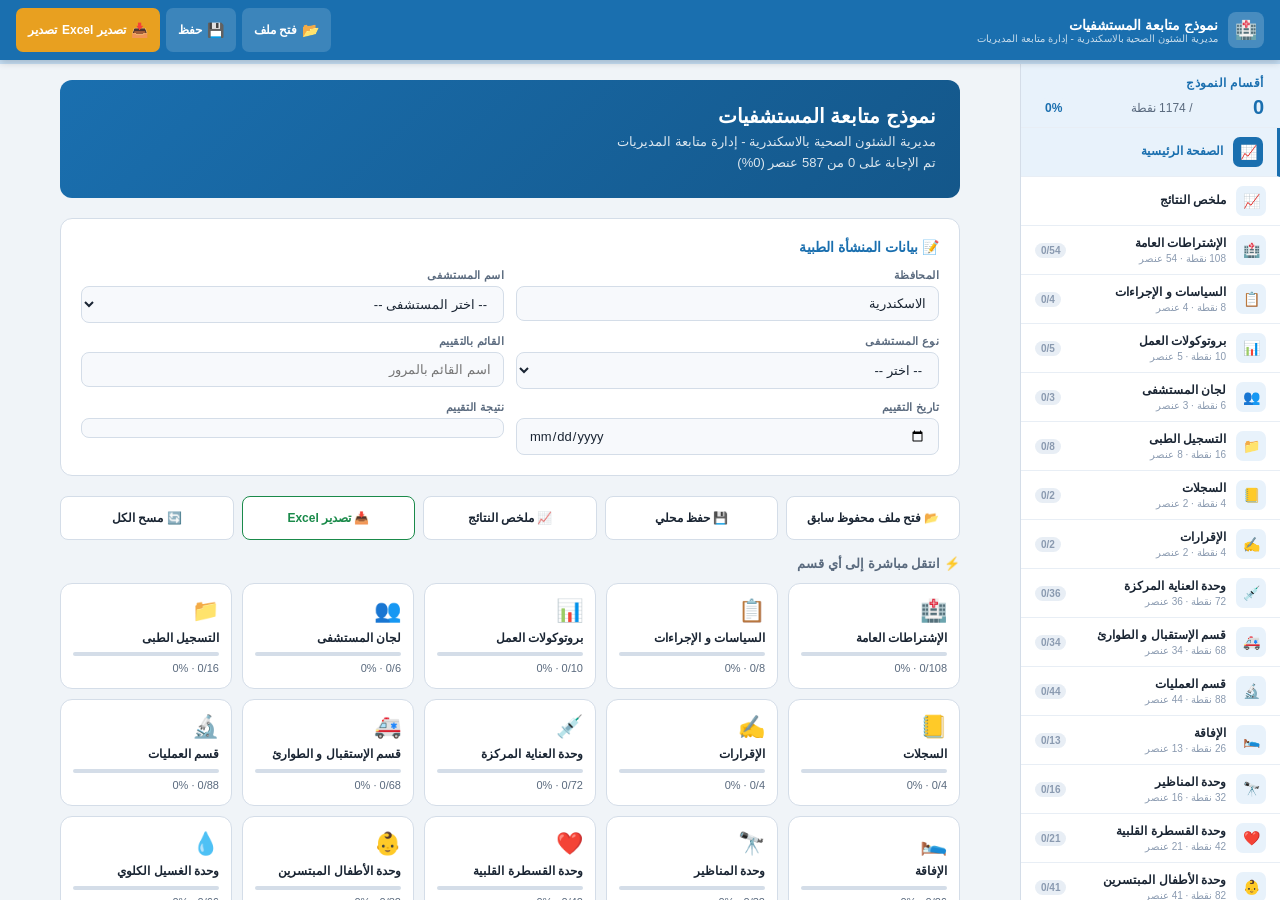
==== 1.html @ f9177b27 "Add files via upload" ====
<!DOCTYPE html>
<html lang="ar" dir="rtl">
<head>
<base target="_top">
<meta charset="UTF-8">
<meta name="apple-mobile-web-app-capable" content="yes">
<meta name="apple-mobile-web-app-status-bar-style" content="black-translucent">
<meta name="apple-mobile-web-app-title" content="إدارة متابعة المديريات">
<meta name="mobile-web-app-capable" content="yes">
<meta name="theme-color" content="#1a6faf">
<meta name="viewport" content="width=device-width, initial-scale=1.0, user-scalable=yes, viewport-fit=cover">
<link rel="manifest" href="manifest.json">
<link rel="apple-touch-icon" href="icon.png">
<script>
if ('serviceWorker' in navigator) {
  window.addEventListener('load', () => {
    navigator.serviceWorker.register('sw.js').catch(()=>{});
  });
}
</script>
<title>نموذج متابعة المستشفيات </title>
<style>
/* Offline Arabic font stack - works without internet */
body { font-family: 'Segoe UI', 'Arial Unicode MS', 'Tahoma', 'Arial', sans-serif; }
</style>
<style>
	:root {
  --primary: #1a6faf;
  --primary-dark: #14578a;
  --primary-light: #e8f2fb;
  --primary-mid: #c6dff5;
  --accent: #e8a020;
  --accent-light: #fef3dc;
  --green: #1a8a4a;
  --green-light: #e3f5eb;
  --red: #c0392b;
  --red-light: #fdecea;
  --orange: #d35400;
  --orange-light: #fef0e7;
  --bg: #f0f4f8;
  --surface: #ffffff;
  --surface2: #f7f9fc;
  --border: #d4dde8;
  --border-light: #e8eef5;
  --text: #1a2533;
  --text-muted: #5a6a7e;
  --text-dim: #8a9ab0;
  --shadow-sm: 0 1px 4px rgba(26,111,175,0.08);
  --shadow: 0 2px 12px rgba(26,111,175,0.12);
  --shadow-lg: 0 4px 24px rgba(26,111,175,0.15);
  --radius: 12px;
  --radius-sm: 8px;
  --header-h: 60px;
  --mob-nav-h: calc(58px + env(safe-area-inset-bottom, 0px));
}

/* Reset & Base */
* {
  box-sizing: border-box;
  margin: 0;
  padding: 0;
  -webkit-tap-highlight-color: transparent;
}

html, body {
  height: 100%;
  
  min-height: -webkit-fill-available;
}
body.menu-open {
  overflow: hidden; /* lock scroll ONLY when menu open */
}
body {
  font-family: 'Cairo', sans-serif;
  background: var(--bg);
  color: var(--text);
  direction: rtl;
  font-size: 14px;
}

.app-layout {
  min-height: -webkit-fill-available;
}

/* ========== HEADER ========== */
.app-header {
  position: fixed;
  top: 0;
  right: 0;
  left: 0;
  height: var(--header-h);
  background: var(--primary);
  display: flex;
  align-items: center;
  gap: 12px;
  padding: 0 16px;
  z-index: 200;
  box-shadow: 0 2px 8px rgba(0, 0, 0, 0.2);
}

.header-logo {
  display: flex;
  align-items: center;
  gap: 10px;
  flex: 1;
  min-width: 0;
}

.header-logo .icon {
  width: 36px;
  height: 36px;
  border-radius: 8px;
  background: rgba(255, 255, 255, 0.2);
  display: flex;
  align-items: center;
  justify-content: center;
  font-size: 18px;
  flex-shrink: 0;
}

.header-titles {
  display: flex;
  flex-direction: column;
  min-width: 0;
}

.header-titles .t1 {
  font-size: 14px;
  font-weight: 700;
  color: #fff;
  white-space: nowrap;
  overflow: hidden;
  text-overflow: ellipsis;
}

.header-titles .t2 {
  font-size: 10px;
  color: rgba(255, 255, 255, 0.75);
  white-space: nowrap;
  overflow: hidden;
  text-overflow: ellipsis;
  display: none;
}

@media (min-width: 600px) {
  .header-titles .t2 { display: block; }
}

.header-actions {
  display: flex;
  gap: 6px;
  align-items: center;
  flex-shrink: 0;
}

.hbtn {
  height: 34px;
  padding: 0 12px;
  border-radius: 7px;
  border: none;
  font-family: 'Cairo', sans-serif;
  font-size: 12px;
  font-weight: 600;
  cursor: pointer;
  display: flex;
  align-items: center;
  gap: 5px;
  transition: all 0.15s;
  white-space: nowrap;
}

.hbtn-ghost { background: rgba(255, 255, 255, 0.15); color: #fff; }
.hbtn-ghost:hover, .hbtn-ghost:active { background: rgba(255, 255, 255, 0.25); }
.hbtn-white { background: #fff; color: var(--primary); }
.hbtn-white:hover, .hbtn-white:active { background: #e8f2fb; }
.hbtn-green { background: #27ae60; color: #fff; }
.hbtn-green:hover, .hbtn-green:active { background: #1e9050; }
.hbtn-accent { background: var(--accent); color: #fff; }
.hbtn-accent:hover, .hbtn-accent:active { background: #c8881a; }
.hbtn .icon-sm { font-size: 14px; }

@media (max-width: 599px) {
  .hbtn-desktop { display: none; }
}

/* ========== GLOBAL PROGRESS ========== */
.global-progress {
  position: fixed;
  top: var(--header-h);
  right: 0;
  left: 0;
  height: 4px;
  background: var(--primary-mid);
  z-index: 199;
}

.global-progress-fill {
  height: 100%;
  background: var(--accent);
  transition: width 0.4s;
}

/* ========== LAYOUT ========== */
.app-layout {
  position: fixed;
  top: calc(var(--header-h) + 4px);
  bottom: var(--mob-nav-h);
  right: 0;
  left: 0;
  display: flex;
}

@media (min-width: 768px) {
  .app-layout { bottom: 0; }
}

/* ========== SIDEBAR ========== */
.sidebar {
  width: 260px;
  flex-shrink: 0;
  background: var(--surface);
  border-left: 1px solid var(--border);
  display: flex;
  flex-direction: column;
  overflow: hidden;
  transition: transform 0.25s ease-in-out;
}

.sidebar-inner {
  overflow-y: auto;
  flex: 1;
  -webkit-overflow-scrolling: touch;
}

.sidebar-inner::-webkit-scrollbar { width: 4px; }
.sidebar-inner::-webkit-scrollbar-thumb { background: var(--border); border-radius: 2px; }

@media (max-width: 767px) {
  .sidebar {
    position: fixed;
    top: calc(var(--header-h) + 4px);
    bottom: var(--mob-nav-h);
    right: 0;
    width: 280px;
    z-index: 150;

    transform: translate3d(100%,0,0);
    transition: transform .28s cubic-bezier(.4,0,.2,1);

    will-change: transform;
    touch-action: pan-y;
  }

  .sidebar.open {
    transform: translate3d(0,0,0);
  }
}


@media (max-width: 360px) {
  .sidebar {
    width: 85%;
    max-width: 280px;
    min-width: 240px;
  }
}

.sidebar-head {
  padding: 12px 16px 8px;
  border-bottom: 1px solid var(--border-light);
  background: var(--primary-light);
  flex-shrink: 0;
}

.sidebar-head h3 {
  font-size: 12px;
  font-weight: 700;
  color: var(--primary);
  text-transform: uppercase;
  letter-spacing: 0.5px;
}

.sidebar-total {
  display: flex;
  align-items: center;
  justify-content: space-between;
  margin-top: 6px;
  flex-wrap: wrap;
  gap: 6px;
}

.sidebar-total .score-big { font-size: 20px; font-weight: 900; color: var(--primary); }
.sidebar-total .score-max { font-size: 12px; color: var(--text-muted); }
.sidebar-total .pct-badge {
  font-size: 12px;
  font-weight: 700;
  padding: 3px 8px;
  border-radius: 12px;
  background: var(--primary-light);
  color: var(--primary);
  white-space: nowrap;
}

/* Navigation Items */
.nav-item {
  display: flex;
  align-items: center;
  gap: 10px;
  padding: 9px 14px;
  cursor: pointer;
  border-bottom: 1px solid var(--border-light);
  transition: background 0.12s;
  position: relative;
  min-height: 44px;
}

.nav-item:hover { background: var(--primary-light); }
.nav-item.active {
  background: var(--primary-light);
  border-right: 3px solid var(--primary);
}

.nav-item .nav-icon {
  width: 30px;
  height: 30px;
  border-radius: 7px;
  background: var(--primary-light);
  color: var(--primary);
  display: flex;
  align-items: center;
  justify-content: center;
  font-size: 14px;
  flex-shrink: 0;
}

.nav-item.active .nav-icon { background: var(--primary); color: #fff; }
.nav-item .nav-text { flex: 1; min-width: 0; }
.nav-item .nav-title { font-size: 12px; font-weight: 600; color: var(--text); line-height: 1.3; }
.nav-item.active .nav-title { color: var(--primary); }
.nav-item .nav-sub { font-size: 10px; color: var(--text-dim); margin-top: 1px; }

.nav-pill {
  font-size: 10px;
  font-weight: 700;
  padding: 2px 6px;
  border-radius: 10px;
  flex-shrink: 0;
}

.pill-done { background: var(--green-light); color: var(--green); }
.pill-partial { background: var(--orange-light); color: var(--orange); }
.pill-empty { background: var(--border-light); color: var(--text-dim); }

/* ========== MAIN CONTENT ========== */
.main-content {
  flex: 1;
  overflow-y: auto;
  background: var(--bg);
  padding: 16px;
  -webkit-overflow-scrolling: touch;
  overscroll-behavior: contain;
}
.main-content {
  overscroll-behavior-y: contain;
}


.main-content::-webkit-scrollbar { width: 6px; }
.main-content::-webkit-scrollbar-thumb { background: var(--border); border-radius: 3px; }

/* ========== HOME SCREEN ========== */
.home-screen { max-width: 900px; margin: 0 auto; }

.home-hero {
  background: linear-gradient(135deg, var(--primary) 0%, var(--primary-dark) 100%);
  border-radius: var(--radius);
  padding: 24px;
  color: #fff;
  margin-bottom: 20px;
  display: flex;
  align-items: center;
  gap: 16px;
}

.home-hero .hero-icon { font-size: 40px; }
.home-hero h1 { font-size: 20px; font-weight: 900; margin-bottom: 4px; }
.home-hero p { font-size: 13px; opacity: 0.85; line-height: 1.6; }

/* Upload Card */
.upload-card {
  background: var(--surface);
  border: 2px dashed var(--primary-mid);
  border-radius: var(--radius);
  padding: 24px;
  text-align: center;
  cursor: pointer;
  transition: all 0.2s;
  margin-bottom: 20px;
}

.upload-card:hover, .upload-card.drag-over {
  border-color: var(--primary);
  background: var(--primary-light);
}

.upload-card .up-icon { font-size: 32px; margin-bottom: 8px; }
.upload-card h3 { font-size: 15px; font-weight: 700; color: var(--primary); margin-bottom: 4px; }
.upload-card p { font-size: 12px; color: var(--text-muted); }
#fileInput { display: none; }

/* Meta Card */
.meta-card {
  background: var(--surface);
  border: 1px solid var(--border);
  border-radius: var(--radius);
  padding: 20px;
  margin-bottom: 20px;
}

.meta-card h2 {
  font-size: 14px;
  font-weight: 700;
  color: var(--primary);
  margin-bottom: 14px;
  display: flex;
  align-items: center;
  gap: 8px;
}

.meta-grid {
  display: grid;
  grid-template-columns: 1fr 1fr;
  gap: 12px;
}

@media (max-width: 499px) {
  .meta-grid { grid-template-columns: 1fr; }
}

.meta-field label {
  display: block;
  font-size: 11px;
  font-weight: 600;
  color: var(--text-muted);
  margin-bottom: 4px;
  text-transform: uppercase;
  letter-spacing: 0.4px;
}

.meta-field input, .meta-field select {
  width: 100%;
  background: var(--surface2);
  border: 1.5px solid var(--border);
  border-radius: var(--radius-sm);
  padding: 9px 12px;
  color: var(--text);
  font-family: 'Cairo', sans-serif;
  font-size: 13px;
  transition: border-color 0.15s;
}

.meta-field input:focus, .meta-field select:focus {
  outline: none;
  border-color: var(--primary);
  background: #fff;
}

.meta-field select option { background: #fff; }

/* Nav Grid */
.nav-grid-title {
  font-size: 13px;
  font-weight: 700;
  color: var(--text-muted);
  margin-bottom: 12px;
  display: flex;
  align-items: center;
  gap: 6px;
}

.nav-grid {
  display: grid;
  grid-template-columns: repeat(auto-fill, minmax(160px, 1fr));
  gap: 10px;
  margin-bottom: 20px;
}

.nav-card {
  background: var(--surface);
  border: 1.5px solid var(--border);
  border-radius: var(--radius);
  padding: 14px 12px;
  cursor: pointer;
  transition: all 0.15s;
  display: flex;
  flex-direction: column;
  gap: 6px;
  text-decoration: none;
  min-height: 44px;
}

.nav-card:hover, .nav-card:active {
  border-color: var(--primary);
  background: var(--primary-light);
  transform: translateY(-1px);
  box-shadow: var(--shadow);
}

.nav-card .nc-icon { font-size: 22px; }
.nav-card .nc-title { font-size: 12px; font-weight: 700; color: var(--text); line-height: 1.4; }
.nav-card .nc-bar { height: 4px; background: var(--border); border-radius: 2px; overflow: hidden; }
.nav-card .nc-fill { height: 100%; border-radius: 2px; transition: width 0.4s; }
.nc-fill-high { background: var(--green); }
.nc-fill-mid { background: var(--orange); }
.nc-fill-low { background: var(--red); }
.nc-fill-zero { background: var(--border); }
.nav-card .nc-score { font-size: 11px; color: var(--text-muted); }

/* ========== SECTION VIEW ========== */
.section-view { max-width: 900px; margin: 0 auto; }

.section-title-bar {
  background: var(--surface);
  border: 1px solid var(--border);
  border-radius: var(--radius);
  padding: 16px 20px;
  margin-bottom: 16px;
  display: flex;
  align-items: center;
  gap: 14px;
}

.stb-icon {
  width: 44px;
  height: 44px;
  border-radius: 10px;
  background: var(--primary);
  color: #fff;
  display: flex;
  align-items: center;
  justify-content: center;
  font-size: 20px;
  flex-shrink: 0;
}

.stb-text { flex: 1; }
.stb-text h2 { font-size: 16px; font-weight: 800; color: var(--primary); }
.stb-text p { font-size: 12px; color: var(--text-muted); margin-top: 2px; }

.stb-score { text-align: center; flex-shrink: 0; }
.stb-score .big { font-size: 24px; font-weight: 900; color: var(--primary); }
.stb-score .small { font-size: 12px; color: var(--text-muted); }
.stb-score .pct {
  display: inline-block;
  font-size: 12px;
  font-weight: 700;
  padding: 3px 8px;
  border-radius: 10px;
  margin-top: 3px;
}

/* Legend */
.legend {
  display: flex;
  gap: 12px;
  flex-wrap: wrap;
  padding: 10px 16px;
  background: var(--surface);
  border: 1px solid var(--border);
  border-radius: var(--radius-sm);
  margin-bottom: 14px;
  font-size: 12px;
  color: var(--text-muted);
}

.legend-item { display: flex; align-items: center; gap: 5px; }
.legend-dot { width: 10px; height: 10px; border-radius: 50%; }
.dot-2 { background: var(--green); }
.dot-1 { background: var(--orange); }
.dot-0 { background: var(--red); }
.dot-na { background: var(--text-dim); }

/* Subsections */
.subsec-title {
  background: var(--primary-light);
  border: 1px solid var(--primary-mid);
  border-radius: var(--radius-sm) var(--radius-sm) 0 0;
  padding: 8px 16px;
  font-size: 12px;
  font-weight: 700;
  color: var(--primary);
  margin-top: 14px;
}

.subsec-body {
  background: var(--surface);
  border: 1px solid var(--border);
  border-top: none;
  border-radius: 0 0 var(--radius-sm) var(--radius-sm);
}

/* Item Row */
.item-row {
  display: flex;
  align-items: flex-start;
  gap: 10px;
  padding: 11px 14px;
  border-bottom: 1px solid var(--border-light);
  transition: background 0.12s;
}

.item-row:last-child { border-bottom: none; }
.item-row:hover { background: var(--surface2); }
.item-row.scored-2 { border-right: 3px solid var(--green); }
.item-row.scored-1 { border-right: 3px solid var(--orange); }
.item-row.scored-0 { border-right: 3px solid var(--red); }
.item-row.scored-na { border-right: 3px solid var(--text-dim); }

.item-num {
  min-width: 26px;
  height: 26px;
  background: var(--primary-light);
  border-radius: 6px;
  display: flex;
  align-items: center;
  justify-content: center;
  font-size: 11px;
  font-weight: 700;
  color: var(--primary);
  flex-shrink: 0;
  margin-top: 1px;
}

.item-text {
  flex: 1;
  font-size: 13px;
  line-height: 1.7;
  color: var(--text);
  white-space: pre-wrap;
  min-width: 0;
}

.item-controls {
  display: flex;
  align-items: center;
  gap: 8px;
  flex-shrink: 0;
  flex-wrap: wrap;
  justify-content: flex-start;
}

/* Score Buttons */
.sbtn, .sbtn-disabled {
  width: 38px;
  height: 34px;
  border: 2px solid var(--border);
  border-radius: 7px;
  font-family: 'Cairo', sans-serif;
  font-size: 13px;
  font-weight: 700;
  display: flex;
  align-items: center;
  justify-content: center;
  transition: all 0.12s;
  -webkit-user-select: none;
  user-select: none;
  touch-action: manipulation;
}

.sbtn {
  background: var(--surface2);
  color: var(--text-muted);
  cursor: pointer;
}

.sbtn:hover {
  border-color: var(--primary);
  color: var(--primary);
  background: var(--primary-light);
}

.sbtn:active { transform: scale(0.94); }

.sbtn.s0 { background: var(--red-light); border-color: var(--red); color: var(--red); }
.sbtn.s1 { background: var(--orange-light); border-color: var(--orange); color: var(--orange); }
.sbtn.s2 { background: var(--green-light); border-color: var(--green); color: var(--green); }
.sbtn.sna { background: var(--border-light); border-color: var(--text-dim); color: var(--text-dim); }

.sbtn-disabled {
  background: #2c2c2c;
  border-color: #333;
  color: #aaa;
  cursor: not-allowed;
  opacity: 0.6;
  pointer-events: none;
}

/* Note Button */
.nbtn {
  height: 34px;
  padding: 0 8px;
  border: 1.5px solid var(--border);
  border-radius: 7px;
  background: transparent;
  color: var(--text-muted);
  font-family: 'Cairo', sans-serif;
  font-size: 11px;
  cursor: pointer;
  transition: all 0.12s;
  touch-action: manipulation;
  display: flex;
  align-items: center;
  gap: 3px;
}

.nbtn:hover, .nbtn:active { border-color: var(--accent); color: var(--accent); }
.nbtn.has-note { border-color: var(--accent); color: var(--accent); background: var(--accent-light); }

/* Note Area */
.note-area { padding: 0 14px 10px 14px; display: none; }
.note-area.open { display: block; }
.note-area textarea {
  width: 100%;
  background: var(--surface2);
  border: 1.5px solid var(--border);
  border-radius: var(--radius-sm);
  padding: 8px 12px;
  color: var(--text);
  font-family: 'Cairo', sans-serif;
  font-size: 12px;
  resize: vertical;
  min-height: 60px;
}
.note-area textarea:focus { outline: none; border-color: var(--accent); }

/* ========== SUMMARY ========== */
.summary-view { max-width: 900px; margin: 0 auto; }

.total-card {
  background: linear-gradient(135deg, var(--primary), var(--primary-dark));
  border-radius: var(--radius);
  padding: 20px 24px;
  color: #fff;
  margin-bottom: 20px;
  display: flex;
  align-items: center;
  gap: 16px;
  flex-wrap: wrap;
}

.total-card .tc-left { flex: 1; min-width: 160px; }
.total-card h2 { font-size: 16px; font-weight: 800; }
.total-card p { font-size: 12px; opacity: 0.8; margin-top: 4px; }
.total-card .tc-right { text-align: center; }
.total-card .tc-score { font-size: 48px; font-weight: 900; line-height: 1; }
.total-card .tc-max { font-size: 14px; opacity: 0.75; margin-top: 4px; }
.total-card .tc-pct {
  font-size: 22px;
  font-weight: 800;
  margin-top: 8px;
  background: rgba(255, 255, 255, 0.2);
  padding: 4px 14px;
  border-radius: 20px;
  display: inline-block;
}

.sum-grid {
  display: grid;
  grid-template-columns: repeat(auto-fill, minmax(220px, 1fr));
  gap: 10px;
  margin-bottom: 20px;
}

.sum-card {
  background: var(--surface);
  border: 1px solid var(--border);
  border-radius: var(--radius);
  padding: 14px;
  cursor: pointer;
  transition: all 0.15s;
}

.sum-card:hover { border-color: var(--primary); box-shadow: var(--shadow); }
.sum-card-title { font-size: 13px; font-weight: 700; color: var(--text); margin-bottom: 8px; }
.sum-bar { height: 6px; background: var(--border); border-radius: 3px; overflow: hidden; margin-bottom: 8px; }
.sum-bar-fill { height: 100%; border-radius: 3px; transition: width 0.5s; }
.sum-scores { display: flex; align-items: center; justify-content: space-between; }
.sum-earned { font-size: 20px; font-weight: 900; color: var(--primary); }
.sum-max { font-size: 12px; color: var(--text-muted); }
.sum-pct { font-size: 13px; font-weight: 700; }

/* ========== MOBILE BOTTOM NAV ========== */
.mobile-nav {
  position: fixed;
  bottom: 0;
  right: 0;
  left: 0;
  height: var(--mob-nav-h);
  background: var(--surface);
  border-top: 1px solid var(--border);
  display: flex;
  z-index: 200;
  box-shadow: 0 -2px 8px rgba(0, 0, 0, 0.08);
}

@media (min-width: 768px) {
  .mobile-nav { display: none; }
}

.mobile-nav-btn {
  flex: 1;
  display: flex;
  flex-direction: column;
  align-items: center;
  justify-content: center;
  gap: 3px;
  cursor: pointer;
  border: none;
  background: transparent;
  color: var(--text-muted);
  font-family: 'Cairo', sans-serif;
  transition: color 0.15s;
  touch-action: manipulation;
}

.mobile-nav-btn.active { color: var(--primary); }
.mobile-nav-btn .mn-icon { font-size: 20px; }
.mobile-nav-btn .mn-label { font-size: 10px; font-weight: 600; }

/* ========== SIDEBAR OVERLAY ========== */
/* ===== SIDEBAR OVERLAY ===== */
.sidebar-overlay {
  position: fixed;
  inset: 0;
  background: rgba(0,0,0,0.35);
  z-index: 140;
  opacity: 0;
  pointer-events: none;
  transition: opacity .25s ease;
}

.sidebar-overlay.show {
  opacity: 1;
  pointer-events: auto;
}


@media (max-width: 767px) {
  .sidebar-overlay.open { display: block; }
}

/* ========== TOAST ========== */
.toast {
  position: fixed;
  bottom: 70px;
  left: 50%;
  transform: translateX(-50%);
  background: var(--text);
  color: #fff;
  border-radius: 24px;
  padding: 10px 20px;
  font-size: 13px;
  font-weight: 600;
  box-shadow: var(--shadow-lg);
  z-index: 500;
  opacity: 0;
  transition: opacity 0.25s;
  pointer-events: none;
  white-space: normal;
  max-width: 90%;
  text-align: center;
}

@media (min-width: 768px) {
  .toast { bottom: 24px; }
}

.toast.show { opacity: 1; }

/* ========== MODAL ========== */
.modal-bg {
  position: fixed;
  inset: 0;
  background: rgba(0, 0, 0, 0.45);
  z-index: 400;
  display: none;
  align-items: center;
  justify-content: center;
  padding: 20px;
}

.modal-bg.open { display: flex; }

.modal {
  background: var(--surface);
  border-radius: var(--radius);
  padding: 24px;
  width: 100%;
  max-width: 420px;
  box-shadow: var(--shadow-lg);
}

.modal h3 { font-size: 16px; font-weight: 700; color: var(--text); margin-bottom: 10px; }
.modal p { font-size: 13px; color: var(--text-muted); line-height: 1.7; margin-bottom: 20px; }
.modal-btns { display: flex; gap: 10px; }

.btn {
  flex: 1;
  height: 40px;
  border-radius: var(--radius-sm);
  border: none;
  font-family: 'Cairo', sans-serif;
  font-size: 13px;
  font-weight: 700;
  cursor: pointer;
  transition: all 0.15s;
}

.btn-primary { background: var(--primary); color: #fff; }
.btn-primary:hover { background: var(--primary-dark); }
.btn-danger { background: var(--red); color: #fff; }
.btn-danger:hover { background: #a93226; }
.btn-ghost { background: var(--border-light); color: var(--text-muted); }
.btn-ghost:hover { background: var(--border); }

/* ========== NAVIGATION BUTTONS ========== */
.sec-nav {
  display: flex;
  gap: 10px;
  margin-top: 16px;
  flex-wrap: wrap;
}

.sec-nav-btn {
  flex: 1;
  min-width: 120px;
  height: 40px;
  border-radius: var(--radius-sm);
  border: none;
  font-family: 'Cairo', sans-serif;
  font-size: 13px;
  font-weight: 600;
  cursor: pointer;
  transition: all 0.15s;
  display: flex;
  align-items: center;
  justify-content: center;
  gap: 6px;
  background: var(--surface);
  border: 1.5px solid var(--border);
  color: var(--text-muted);
}

.sec-nav-btn:hover {
  border-color: var(--primary);
  color: var(--primary);
  background: var(--primary-light);
}

.sec-nav-btn.primary {
  background: var(--primary);
  color: #fff;
  border-color: var(--primary);
}

.sec-nav-btn.primary:hover { background: var(--primary-dark); }

/* ========== QUICK ACTIONS ========== */
.quick-actions {
  display: flex;
  gap: 8px;
  flex-wrap: wrap;
  margin-bottom: 16px;
}

.qa-btn {
  flex: 1;
  min-width: 100px;
  height: 40px;
  border-radius: var(--radius-sm);
  border: 1.5px solid var(--border);
  background: var(--surface);
  font-family: 'Cairo', sans-serif;
  font-size: 12px;
  font-weight: 600;
  color: var(--text);
  cursor: pointer;
  transition: all 0.15s;
  display: flex;
  align-items: center;
  justify-content: center;
  gap: 6px;
}

.qa-btn:hover, .qa-btn:active {
  border-color: var(--primary);
  background: var(--primary-light);
  color: var(--primary);
}

.qa-btn.green { border-color: var(--green); color: var(--green); }
.qa-btn.green:hover { background: var(--green-light); }

/* ========== RESPONSIVE STYLES ========== */
@media (max-width: 599px) {
  .item-row { flex-wrap: wrap; }
  .item-controls { width: 100%; margin-top: 6px; }
  .sbtn { width: 44px; height: 38px; font-size: 14px; }
  .nbtn { height: 38px; font-size: 12px; flex: 1; justify-content: center; }
}

@media (max-width: 480px) {
  body { font-size: 13px; }
  .item-text { font-size: 12px; }
  .stb-text h2 { font-size: 14px; }
}

/* ========== TOUCH TARGETS ========== */
button, .nav-item, .nav-card, .qa-btn, .sec-nav-btn, .mobile-nav-btn, .hbtn {
  min-height: 44px;
}

/* ========== SCROLLBAR ========== */
::-webkit-scrollbar { width: 6px; height: 6px; }
::-webkit-scrollbar-track { background: transparent; }
::-webkit-scrollbar-thumb { background: var(--border); border-radius: 3px; }

/* ========== SECTION ICONS ========== */
.ic-general::before { content: '🏥'; }
.ic-policies::before { content: '📋'; }
.ic-protocols::before { content: '📊'; }
.ic-committees::before { content: '👥'; }
.ic-medical_records::before { content: '📁'; }
.ic-registers::before { content: '📒'; }
.ic-consents::before { content: '✍️'; }
.ic-icu::before { content: '💉'; }
.ic-er::before { content: '🚑'; }
.ic-or::before { content: '🔬'; }
.ic-recovery::before { content: '🛌'; }
.ic-endoscopy::before { content: '🔭'; }
.ic-cath::before { content: '❤️'; }
.ic-nicu::before { content: '👶'; }
.ic-dialysis::before { content: '💧'; }
.ic-burns::before { content: '🔥'; }
.ic-outpatient::before { content: '🏢'; }
.ic-physio::before { content: '🤸'; }
.ic-telehealth::before { content: '📡'; }
.ic-isolation::before { content: '🛡️'; }
.ic-pharmacy::before { content: '💊'; }
.ic-radiology::before { content: '☢️'; }
.ic-blood_bank::before { content: '🩸'; }
.ic-sterilization::before { content: '🧪'; }
.ic-laundry::before { content: '🧺'; }
.ic-kitchen::before { content: '🍽️'; }
.ic-morgue::before { content: '🏛️'; }
.ic-waste::before { content: '🗑️'; }
.ic-admin::before { content: '📊'; }
.ic-staff_housing::before { content: '🏠'; }
.ic-customer_voice::before { content: '⭐'; }
.ic-summary::before { content: '📈'; }
</style>
</head>
<body>

<!-- HEADER -->
<header class="app-header">
  <div class="header-logo">
    <div class="icon">🏥</div>
    <div class="header-titles">
      <div class="t1">نموذج متابعة المستشفيات </div>
      <div class="t2">مديرية الشئون الصحية بالاسكندرية - إدارة متابعة المديريات</div>
    </div>
  </div>
  <div class="header-actions">
    <button class="hbtn hbtn-ghost hbtn-desktop" onclick="openUploadDialog()">
      <span class="icon-sm">📂</span> فتح ملف
    </button>
    <button class="hbtn hbtn-ghost hbtn-desktop" onclick="saveToLocal()">
      <span class="icon-sm">💾</span> حفظ
    </button>
    <button class="hbtn hbtn-accent" onclick="exportExcel()">
      <span class="icon-sm">📥</span> <span class="hbtn-desktop">تصدير Excel</span><span class="hbtn-mobile">تصدير</span>
    </button>
  </div>
</header>
<div class="sidebar-overlay"></div>

<!-- PROGRESS BAR -->
<div class="global-progress">
  <div class="global-progress-fill" id="gProgressFill" style="width:0%"></div>
</div>

<!-- SIDEBAR OVERLAY -->
<div class="sidebar-overlay" id="sidebarOverlay" onclick="closeSidebar()"></div>

<!-- LAYOUT -->
<div class="app-layout">
  <!-- Sidebar -->
  <nav class="sidebar" id="sidebar">
    <div class="sidebar-head">
      <h3>أقسام النموذج</h3>
      <div class="sidebar-total">
        <span class="score-big" id="sbTotalScore">0</span>
        <span class="score-max">/ 1174 نقطة</span>
        <span class="pct-badge" id="sbTotalPct">0%</span>
      </div>
    </div>
    <div class="sidebar-inner" id="sidebarNav"></div>
  </nav>

  <!-- Main -->
  <main class="main-content" id="mainContent"></main>
</div>

<!-- MOBILE BOTTOM NAV -->
<nav class="mobile-nav">
  <button class="mobile-nav-btn" id="mnHome" onclick="showHome()">
    <span class="mn-icon">🏠</span>
    <span class="mn-label">الرئيسية</span>
  </button>
  <button class="mobile-nav-btn" id="mnNav" onclick="toggleSidebar()">
    <span class="mn-icon">☰</span>
    <span class="mn-label">الأقسام</span>
  </button>
  <button class="mobile-nav-btn" id="mnSave" onclick="saveToLocal()">
    <span class="mn-icon">💾</span>
    <span class="mn-label">حفظ</span>
  </button>
  <button class="mobile-nav-btn" id="mnSummary" onclick="showSection('summary')">
    <span class="mn-icon">📈</span>
    <span class="mn-label">الملخص</span>
  </button>
</nav>

<!-- MODAL -->
<div class="modal-bg" id="modalBg">
  <div class="modal">
    <h3 id="modalTitle"></h3>
    <p id="modalBody"></p>
    <div class="modal-btns">
      <button class="btn btn-danger" id="modalConfirm">تأكيد</button>
      <button class="btn btn-ghost" onclick="closeModal()">إلغاء</button>
    </div>
  </div>
</div>

<!-- TOAST -->
<div class="toast" id="toast"></div>

<!-- HIDDEN FILE INPUT -->
<input type="file" id="fileInput" accept=".xlsx,.xls" onchange="handleFileUpload(event)">

<script>
// ═══════════════════════════════════════
// DATA CONSTANTS
// ═══════════════════════════════════════
const TEMPLATE_B64 = "[base64]/ejGYbCz7DbO1L0oZgnyj1VQuK+cJY0LhSG6dYwE/XUMuqOWuA3g8GD7QyOoAOeYgaZDx6gZotZMhe1zi9JbG6IdnzNi5alUSomB/n6ckMB9IfpTBrpahYwL3RpeZHXHnHVGBmivGtsP4Owf9wiCu/mQ4NurwPLKYTHLIpc+GdKSSna0lXxs2/jZkX50VOUJq6FhVwUy0U1qzw1gHjvgUIShZpLBQTesd9xj8Fe5qG4ZVB4v6ScA9HwBMCND0vR0gyPYY+bCT4a5c9ifY5t8wB/wwOe+nqAIfaPRzcsVVEoN3L5XXvhM754nmdOmM99rqD/1d/15oxO7coBC4I2DfnqUO+d8SmvPh3Q7yJOPAT3jTdfOMfAAAA//8DAFBLAwQUAAYACAAAACEAtVUwI/[base64]/DMAyG70j8h8j31d2QEEJLd0FIuyFUfoBJ3A+1jaMkG92/JxwQVBqDA0d/vX78ytvdPI3qyCH24jSsixIUOyO2d62Gl/pxdQcqJnKWRnGs4cQRdtX11faZR0p5KHa9jyqruKihS8nfI0bT8USxEM8uVxoJE6UchhY9mYFaxk1Z3mL4rgHVQlPtrYawtzeg6pPPm3/XlqbpDT+IOUzs0pkVyHNiZ9mufMhsIfX5GlVTaDlpsGKecjoieV9kbMDzRJu/E/18LU6cyFIiNBL4Ms9HxyWg9X9atDTxy515xDcJw6vI8MmCix+o3gEAAP//[base64]/6HMHebdhUR2XQvIuxV6w8IybQp2yYhM3703xsqul1Y1ksvA2+Gee/Nx3b3NQ7iAxP1wSuoihIEehNs7zsFb83zzQMIYu2tHoJHBRMS7Orrq+0LDppzE7k+ksgsnhQ45vgoJRmHo6YiRPS50oY0as4wdTJqc9Adyk1Z3su05ID6hFPsrYK0t7cgmilm5f+5Q9v2Bp+CeR/R8xkJSTwNeQDR6NQhK/jBRfYI8rz8Zk15zmvBo/oM5RyrSx6qNT18hnQgh8hHH38pknPlopm7Ve/hdEL7yim/2/Isy/TvZuTJx9XfAAAA//8DAFBLAwQUAAYACAAAACEAFI81ytwBAADCAwAADwAAAHhsL3dvcmtib29rLnhtbKRTTY/TMBC9I/EfLN+3TkKp2CjJCrogekGrZT8uvbjOpLHqj2A7pP33jBPCVvSyiEs8YzvP896bKW6OWpGf4Ly0pqTpIqEEjLC1NPuSPj58ufpAiQ/c1FxZAyU9gac31ds3xWDdYWftgSCA8SVtQ+hyxrxoQXO/sB0YPGms0zxg6vbMdw547VuAoBXLkmTFNJeGTgi5ew2GbRop4NaKXoMJE4gDxQOW71vZ+RlNi9fAae4OfXclrO4QYieVDKcRlBIt8s3eWMd3Cmkf0/czMoYX0FoKZ71twgKh2FTkBd80YWk6Ua6KRip4mmQnvOu+cR1fUZQo7sPnWgaoS7rC1A7wsoFFuL771EuFp+lymSWUVX+suHOkhob3KjygCTM8XsyWWbaKN5HURxXAGR5gbU1ADX+r/796jdjr1qI75B5+9NIBNkWUrSrwy0XOd/6Oh5b0TpV0nW8fPdLfdmJ7awejLHbG9kxifunfP4jMRWTLkO5U0hT/Tb0qYgM/SRj8i4gxJcdnaWo7lBTH4XQWD+P2s6xDi7JeYw9TMu19BblvA1p2/W70hJ1Bjy2PT4wrMaPV3+MYpDhbcd1EN9HaXGLgNnU6Vj//JrgSaG1c4sUJfh6/6hcAAAD//wMAUEsDBBQABgAIAAAAIQANmIiwKYwAAL25AwAUAAAAeGwvc2hhcmVkU3RyaW5ncy54bWzsfdtuXGd65bUN+B02dDGQgJZoy2q347EZOJ7OdGM8iWE7DjB3tCx3E5Aoj8jujOfKkijqYANzMS8QNVsSRZ1IkZJMIchFnqIquZsX6FeYtdb3/Ye9a1epSNbexV22E7elql1V//E7rm997//1/7pwvvjjuUvLixeXPjj21qk3jxXnls5e/Gpx6XcfHPuHz//25LvHiuWVhaWvFs5fXDr3wbFvzy0f++v5N15/f3l5pcBnl5Y/OPb7lZVv3pubWz77+3MXFpZPXfzm3BLe+fripQsLK/jrpd/NLX9z6dzCV8u/P3du5cL5udNvvvnO3IWFxaVjxdmLf1ha+eDYr949c6z4w9Li//zDuY/SK/PvLy/Ov38J//8J/mf5fxd/XDiPMb5zbA4v/e3FpRV74fPFC+eWi78790/FpxcvLCzx3a8XLiye/9af5wtz+gqN+L3lbxbOYiYY0vK5S388d2y+4D/vz63wsfR7X+Jj8TdPH/w35/s3ek9793rbvftF715/tfes96j/Hf7Sv2F/3+l/F//vKp5Yi0OZ4/zzNZjYmDSQO70n2bj613rb/au9p/1bHNtq7yHG/SSMebu3h4/wnTgF/GXMgR5iw+ZrBqqhXNMgMeZNTGEDL9nI8MITDHMb/97rbY43vtNvVjf30sJXiyu4EAvniw8vLXy5ePYAZ6qV357vX2vnd7gNWNu9/q3ssH7H09Pe7/c2+1fw+7fGnfNbA5d2X/uqo9e/hptwr/eo9+PYp/3MIUTF33045pV6twkZ2LvT28V92saEX/D6FOGmvTfmqA4z9bdOSbT017DU9/rXMjkDQSkp8BhX+xrHNWI4kxHY2PL+ZawEZMpG+adtjNf6VzQWyMnL/Vv+Wm8Hn9jFCzcL3ZRVTEVCHn97BEn6IP5tDycZcqp3/9TwdZ34RLZ7dyEUdyTDOa11jBcyvbdtKx0Xd2CGvPVjzIXqDM9d793j9Ld7D3t7I6Y3KUVGE2RQofPO+gbiP9Bd+5712FtYM+33YB1VjYmJbOdfrv5LOGt7FEzFG6+Hl7Cdu1KC5dd2cAZhUPhz67w+/av9tQKPP4aSvNne+cN4b/Se9x7h6OmM4ArALMK+7PF6Q7LzaNr15gu8MJJApnc2+mu4VrqKfP0xDppsEbudm9jkZ/j0aoHJrRYSXhv9KxBfeA4f45fdL8Y9jYcRYqddiEFPYZj8VZdd0dRqXHbdwi8+7D0p+texIlqOTcpULi5FlVYM67yDv9qK4nm+K7nlFilkg7bidrwGOuYux/zPLsUal2FhQjox3ObLXFQb8i0zVDEznCMdD5qpuBp4bE0G9kNO29/0acs0tIsUvyeKej4T5HjTU4OJPWTk4eTyAF/TPJ5QLduhh8WLUUbdxItkyyIjLS1N4zuzhqV6jIHglFCm0Ld5jMvnPsIdLSSNiU2M+6GNnc9oi8x8p02Z1CY+i2uL7/me2zr08/CfGled9XqlwE2yKduMs9maQNYawArovaQ40pTbEDtvQ+zEW+73QAqiaWmjO3lP8ob/g+nfoAD2xcgEDw+FSWNZPjQ7Tp8psJj3pLXkbg67CxvpnqxTT/D4D9hcjd9VXjOfaTzE2OIbPPl+biWM0iroMW2DHYskhnlncNQpnaX4rrUnRN0MpKmmnzdVe7+Y85HIhuOFhiEn0aMbepf7Kp22SZVAhUrlVhyHJUFrj8cPX2fCmZr+AdQvDUIYj3gLxu6JFqa4CsH9lGdjuFw1g+FpMCYeY0ufySTBx0ZZCJMxxyETxhiiDCWoM4wVq/wQa4tFRESDii9YUfQ7+teL9+yyQ1Rqr6QAaElRZ+jQPcN/EXhqPqI0xBCP1ggHjrWGpSaz7glsOIoKxsBoicJmyQ5L9JQY3IGw56FcpSWPScOs48XilYOj5aeY+qdxsxsCjNZ0CILx3DNe1rtv5rVbra791nsvOFdKQzdhsY07moGb4+XnX8r+9ad5lW70b9Z97yMuFhfhjgyc/v+R3N1s/HbxSmPxKccfIQzDIfB+m0zkSUW0wCa63XsOQ1PvwN7XVlIM1PmQjY+a0ZtnNCkwPKrsYCVu4mI9NhuxOjST5bKuSmIkc56iDd2WoYgzByFKIesBMK29ORk7dHp4q2674VVzT9qwQc6Y64NruZZMvU0cAFp/fimC5Ze8kLCCReOWyiNcFBmjIcCxBjNtPYyMu65h0k6NUe/N/[base64]/I8IocxmT0aOUtckIewBKHjbBXyecBBk4rr3bZto2aChmh6V3ZpmVpoRV5nOYmFPaAstGAA7U4FjnyHfIS8J7DmKSeD+VQJe1ORVbbskTZIoiA6uy3N2AwJy8rJaD/+9psneI8RqrdYK/JfTRuv9fYd4t1hNzCa6P/JENBlQBzKzvOarKEUelGkgCnRpkOQuFcFbWfKddtumtP3GMGXxWn+zLZMG5mZAyN13TAtGxoLa3LIonkvcc1MjtPz1N9yywuC082ToD2asovrT4QC0swuPMA1fAAPHyrUrNoYoYAbg8uFTYFRKFOW8n+4qvWItklDCMpoUVML0r50u/MxRO4zk7AKe8rY5hWH2V78Vbgv+4nN/yNAEARCLGcIgnlMsJHo/pCIk5QK74lChVTr9BtMWwT3B+d51+AFTOoIZ+CRb67sOpyUB5QUjPBiwfgaozHMYNGCwOFKdyOcLhwiarPyD5vlgB2YnkNJwW3hbUYhFGtkeIH5fngdnBe8LLygPANtHF50Wg+lmICsH3op7+FwtbibvByvxbuBdXyEq/xjMDDo4cpRCbgQjJlaaJNhFhOpSEpy+3v3Jf//TPvhlN+PId+LX8NGamm6dvSHr9R1nn+6dL5Sf/J10tmOpnyNFs+jtOnYTE+ySznKDnmEPz6nkJIYQ0h9FbKdKTEXnuu8o0rgMOzTZIYRY4DEtMDmBk4ox1U3lhCeMKmwKvtW1m/NuOOzmT+uI40rwHx/MJof48fh0GJbzc2hhVP727gSDD/Ui7SBVWUU6jmNwuxbKQafMH4UFOZVzrW/2nigsmx7YrsxOORvJJMtmGxhLkzOQmY4AXBOQ4Ylinhp1uC/hlA7c2PBynkB1QsoVAxPW1oF1o87UB4UIeTsclSk0guIPTUcmhkWLrQ4R3ZNuTLIYId5SilpsebCNAmnu6V/HbaW5RGS+9KsmTnEOjbDxtJzJsl16K/[base64]/vlkwhFjqputhWCgQZF+CiMkZfipgd+OYIAdGkfKC6SHeJE2YQd6XMDifbdNu2x6QIayQjdOAdU7eJ45oC38NqTg4JRbAL790gOnBrxDVBqTbz5viwtqP6V1dvRQ8xG1Uogg87Sb/mVGpaHpTemPwMxOMu4JYyJHMVWk/hgzfqsC8vzsv31a/ObXH/4Xve6I9vkzb/L8tBKPxhViuv5JC5fiHb8Ue8w1IVLT+IVQDHqYraFwYLQl2ljrFq+Gp4hTMFpaOwuQ6dZkuKrGI7zKq8JlR8ptVDHEZO4qIidQcFAJBjxGaK2F4/2rEtiZ4byGD/[base64]/zwZQXLTQ1Hz1ZZRwUQE2wAvbYE8KC7E3PisJiBrZDHMF5UoekrZDHrBEaRQkfI3ADQSpvAGzeHxJyNgDNF/QNebtoyZJySLr7FsOHnMG6v4bJCkNFgqT24hSzAuav4u9x/uC2SRnTakGAGCoFef6sAZcYE6ST1tpR0xLlAyMJiSQIf7CJKdbU4jhODS6j4NFMMAINguOZm8iqwrAY5iN4oxFKpOOQwcHw7xQz9S67fRLw//DNXFG+9+W7zqn5IWsdkMaM4hDfksew7jlMxv3XcyquJx0N03lhHoDV89UD12J9wtC1FLohorHjCruOg0MopkK1Q8CpMW5+LpaaetgLgg9oiRF2QSuyvNpaqsRLTfIamJykOTK/iRIe/4GYaEMzw7iGHUJwsegmIwLBO+oy+zaAht4v/993/tRW14ERIX/b+JHTa/ex9uj38eXwXbwxTAY6xR0YHJyb7rnJxLsZkKTFhEwnXEybb9JBFaOIoaj7JYA9hc/cxp1P+DyaHVx6PCyObfHCudP4YUKsLWcd6n9rj01TKJKYnbKdyOxNHhUmbm3Y6DAkXSytlizF4iy02PWrxeRp4Bu/ENrIYwhNAFKaKL9pG8ttsm7SZA8eXYX6CBa+lI2W4B9aNyZCSSLwmtOAN6CHIIBxifnkwTGJWZpdJKV3scHDwzGNEa+3SK96Gd/BVz6JNl8E99KGyBc77DfWWnzE/atM+adyWwcVMuUKMeUrnrFKCX057Y9uY7X7OADSnwGAq4+n6C+xJbMdOeM9Cv3v9m7bfEs2obAgeBvECjK5S3kRBQfFNeRjPhAyS0plgnSWeiWDPSl7e3JdRsOj0a2N8U5wu8/sOJHdfLno50q6b+try6tCoBSDCM2XPcYVf6Kk3Xud1wLLZXcZCYRUMlRi/IEjFqctEs6YGIfGsLEZ2KdbbIAjvYNDSwY4yQOaoIvo8ARZXt2PDL8Iabpwa4fo2ZqsFU22uaMFKm8fMWYRAWCDTOClZZ/7yVKIzf7nyQhkNN7uRyK0MMnPomSJO5USs5gmFPQ27XBxk/[base64]/zAfpo4R5kYujaOhFQkPv9FG1dxw1fLOtDSL2/7mAnrwwaptofda0rYMbTgaOhdB7ZGn6PcNOYkqY8h2BGWUgTK7OhUeG/S8pUSNKDFw8j15FupTcWApO7bowys6xMVLstsmYEc7QOVVJvKERS9TSgUCE0cflQXeNLkfa5EDHQShgsbrB31lwT4WQKhoN3PNMl9VOqrxDC0DsXQOvCaQdcV3CRmE75XG++phwl/aUgQCgp88PFaqiRwg5/YAYRrmO/mtQC3zvBHsfE2y7EaobCM2eBsrkvQ55CE+vYuABfJdXl/[base64]/jz5CeK3oI/zYBwaQaOcF8kTEriDssLi4uPGX4w8A9v8q/gms7fPgdJUGkgOL8bPKhMRqiaCHwkVkLN158zKap0pkOtQaRYI9Cinx4XBn7d2NsCiJSjSuZ3gCD0coOT/pVXruclV2xW4DMzYozxt4ROb0ZUQAM2M5BAqpIR5mpIGRTyLtcIza43zC65Y5wbsJRXczGe07gmVa0FyHmHG0J3mqibwEuB2eYlAsMCYUTwyua5laRc6QRGHmzwa6C/3e8HxEmh43GBMrFRiVkxL+LEsGCQozpjX7mxOQ2kZwv7AYSF5gKZh6PWkQCBy0MBeZV6Q9ihkDAc6ly9P1KH2J5cXCyT6BIxttsQHO66oAOwqlqVpfZAbtdDmCbtiRRY4GK/fS/Tiu1rowAioS5l9DHYSkqiohput/vdWCA+bQg1jnObXQHRcd9yoyIshuSUJhqIpqrBJxRHG521R1DFK57C5nRDpX9j16Q0pirHNzS1YxbAv6eXfdc4VEIHEwlFq3JGGeNUUtU24DsBqM0dToqMmwIR8FivySdvNvYCQ8c+bvlA2B0s8g2Y7EVX/VdVjmaQwrmSw9SQsLK5+Y83tEe27JqEhJ/rAdLFyHYnPYov+WMvoBLE7HLmhRXcOsgqGr2zl6giXojOlA12E52tRMqPhK55R8OHMjbKS8+r6EtA3mI5FICFXUzX1iDS3apuXI7hsvDgtxd22+5McgN6HsVNJtykmEnyGySSZVHMkvhxgPtJCCmIekyaDeMcCSUavSBsvU/kZeaZBVGTjnX/[base64]/NzEkJuK7CBEGAhMqsEEVtjeQEhfUieWiDBz4ysV/Y0BOIkTLDed9x1EWlJAYlhWK2YjF98O9WmZhF6Sn6HYuzFPE3RLVtZDtEEl5NwO54LAkBbFReLBCsyMTcgQFIElj+nF4pe/[base64]/2g3HexDc1D3AknZhKHXu8o6UKy5cwTZQwY7UXYAbY1e9bQSDTVQzRYPrzlFssobWqM0v3MWshLmyQ8BmgDneFGRsrq6ivw23j+jBNDB5QZ0Zl2I0NZ1hmZUa5imRuTe28hhga9YESkFnVDKWuuWSl3ijMGVGSDXxUCXSUZ/At4SDMKQCFJ0z8pk/y/IDOxPBRE8YMPsmTE+2kl9mYmyYBlZURvZJbdzKN01ikoLW1E2oVhD7SUseowL+IcYJbHQsrAj3zKGgRoECG6WnxWVHAAqZT5Ult5ZSnCxrnEpffg42u/mxPQnrN32tjjFnDBGroTfE8OuO2lBSRr4yJIeRvl9Pt5mldTt/JYI1im51HPwyS9SOK9JV6XdxsrTpqk2V9GBS5ApxlPsUUf/Y64p2Q8VazWO57HDRo99m3F768eH5UK2AKxfGDJYfvW80Yl7JIVNjbkdug9Iep3aZQgloZpIGFaJ9DmIrtwump6YBUnzUnEY+S6xenHn51cfbc0soldGYeG4xcxU4cvX1M5bqABxLf6xSTdyzJ5x0WoEEFR4FWAtow/+eA4aujvBAEeREMaD6ZLGBhlqmKRcfEeIMl6BAoRXQh/TODq4EsMpYAqMjgo96sXvYZnLTcb1gOQLoFklIAoS8rYkvdLHLoLG0hAhrCKk/M/O3win5CjhnAQH/jcY2QDgjDSLSopBSmR/MQViI0OiNYFo1DflJhCwhF79LDXKaTHlCKskwI/Aeor6KYcHuJKRU4TDNzWRi1C3Y1Y1nIZDG+4f/MjkzIe3kouqVyEI8Oz9J26pir2xUiWNJ6I8OOk2VfGAJuDjwZJdBZwyH5VxaQDJjZE0OSyHuIUN82zXkaNKnFX33HEnUOgxFUbp8bC04iqp6BFePmy9Lqv/lPCxe++c+fTMMloL5mqVSWY1YyXIBpQq8b3tDs8La6pdA3lRbk1h+TRVmBXS1BWePu6hCymOsyNNd09osQ/+b3xSsg2twT3TLvZ2qproiDjEUYsU2Spc6sLEtBb2ieWHSGkCx9NcY7U6GAts6BrCMrlCYR2hxKjBsK7Zq9VqrUYSIgZYBeWbpw+LBHWUwqS8WoAkP9Y9+1rGd3jjvKxG/63lFlZj9v4sULC0ujgmLDGpuVdB0XO79zjL6rgihre8jrBzWC/hsiarKGxMRLh6pYfgQ2E1h0LTBgNXnNSk8gK5UrEK0xhUUN/w0yOKHQy5gHPHuGLl4lWaSeiA5vSbaY59fS7LOa11Kdt/frSD3NG545xl5mKPK4awQ6kK45KfwUtNbc/uOHkM8PshIzRAm0tzTfDY2+k1uDfSbHJubHbB6a5cDEAYG3lWKh8hcclQ67heXzzKKLePTf/9Usaf0g/ohGUOm3mZkg1BWhRSQjhBtI3QpJmmfeZqTMw9nDq6E/yb//a28L34UvSVt8ovnz5h3wUlkg822cJM8IE13qEh0717ZBUTBte30KZgRruUGQC4kk5FNc/[base64]/EbyjjK9RUUVoicEiAsmOH2A6v5G+ZOEp85QjvgWpO/1gH8iXZbowGkskSoGp9TojtU22BTKjrCqCLQTd+RgUKtR7n9/0GKlo5drxMwC16ZyiupKQA27LTZsJwGNfRe9gCuCVfKqE2KLSG3CT1uWAlrPuujorsW730apV8sYhByYBmOayHdvaeHtayouuS/oAXMT+wgetA7GSAA9cVbJI0m4J8NNGvxQSmFLUGT2tSkjyojcTfjJgEI6gFdxBPEqGYbRsYIZWM2a2dMrJHYndXG1Si4S3xpZC/4eGkA7rE1GSqq6nYm1yuqtY1N2gSpTMvNQ3beOoECGQpJriw0mrxThQI7mFeAytUqXE5RakQUTCy4QMsBPQ1yhRWwp9Sar+rLWaNQP6paoA20Ts9Bxmh4ZsATgjfmbqCl42PHeCNUNOSE6mV01k/0FF0uQ4hEu0sgc2VE8EFFB152IMlGcxdQQAMKixAvDgJxIpHobJw7cW/hoLww07gs7YoHbkSHTGTLTkpVWcwhe3a9hdlZi9EIw8hz7Jkv0xZtg6Grw6vUvz9ItqFkPhsPEi+KQyVDkPIN2d93slYlwAzuF27Py9oCdostHqTE70Jl/++d/++fMoasTFUgRMsCPW/Ijpg41Qa4hhmhExMY2CcAhjLwgQ5N9XdOdzJTS828tMldB41ulUk1IrOVg09zy4vz7/Le2KLoJ1lAse6iTVjGq93SrqVZAQJYxGpawGVeTmFMvw8IZNCCFi+UbiESQZT12fENyYn+NEo4CsWACcqoBLEIpRG12jociL4CgpGERA2m/0N2NPbfVKrFmUp2lRIrwW69s9+PI3Ws+2jMkc6NkXKlsKl2eV7b62hcB79gXZ1L7OwRX8VqLUCpUeUaP27qo0RUHpbk8X4GuPTHbOd6z1xCEAsE6AV78U/fGrzorIYll+BezxL5mm8OeLkR8OFNSSFk2hngbcuGazrrXxfMbliGxUSDBjjCTRzZExLob2HgEC0Sz4xW0IjAWGIxgsFJ23RQuE16V8BDcYsNwev083IA1kGIJ/4cqE1RewUdoRhc0hx4kdsT5GAJs7lR9gejwVztHSE2i7UzkAX071j8dJN5WEbhxLdwQ6QJylqTi7iKJeKxgWgfic61gJDtVNYE8Cnf5ZunFEOlC2Vt/baZYRdniWTQTxDKjhq33o7Nm6VUrghaCjA9mpMI498ScpJQIO8b0/[base64]/bNv8S5sFroJNOa/aS6y/8YUdB5z3qij+4TWdJBgAfJezlH9gwLbtmOB8S80bauWph6hCCN6svZQ2zGVpuUdF4ixu8Vh2TwqXDhSLvEd1+nBKHjYNHH9Rj0S2NUOVcsZkOmZRJePpBZC2RkPSvWnFdCSIgR2Yif9EsiD2T9yFy9Rx1yiVY/FwimSTNBt1tEddNtdDFXDiPZsRl9aKbA7Ea9bduEWZttK7lESjkdZ9hAZNDTnAct2QUwKqfCt06R5AMuXZJFX/gHYdjvJxaec9o8/uHgZHMXj1mC0MKrbf5FH3BCv65llLvoPNuMvBKarCve71XcwcHZHwJGdHl88LQHQVo+djaM+h3s/QjOyRMNVgn5E4AAKGVS6QTyCzMLNfcM6Rd3SWXD1SgqKVB1pcEfIsJhAVs1rOfs/aYrUNBBktIVsoeCzjIDL+dTZFQOML5YvztKIdmmEE/SFHF6n825hCqa/daNQwkWZq2z2q/8hkGRJLDRJLdkoxvVaABlu5w3Yc1t8nEeHkHR05XFHzxDyRRAnQqFuk64CNg3Yw1uMApZaqSEsWkOQpM7OBhDlrezTQOrBtsMyHlxYXBnjZBd6eu/QJkN0rwyiosiaeWeFdFr1WRaIKu7l6lLskDIrs+0P7YrcZViElEQnSuUUQiVbfj9fSq7j9JGp6SIVRS2yXkxHGPu4di2LYXoZqP1OKljwcysRRboj8KqBb59ytyu2t9HT/uYX4xaWV4o8L5z84diRMu0wWHeUW4t2UCvtqdt7JKX70yafV/u5sFsN8iMFA9BdAxjonxlywj24wzwb1oVW5kT8a/[base64]/m5UAZAhhVffauJwoh2oKzTjJarhF3t2RI7vDTrsWW7Y2sgNHo4XYAXmKjTdWrRk1Th/j4PgUTM0ufaA34/DVWOW+C9ky1S8nW+FBDx5ymmE7Fd6dxO8JzDbc+mynLXiDhObZifoTI01MVPPMeOde0Hgr/qTEfXc3EKy+wkywI3iYXsAfzOoU2dMCyYiADt5EoPGJSGLx6uxtqqEaocct4sbuW1GlQ7uxDod9qrwoh4U67CEuIuQxF+NwV30e3lCbeMOK0PcaJjVu5wrR+d6jJu7dny4T8DvvjmlOT4oJWArWtv+IsP5mI8oyFj9T/O6DBeZI0mo62exDxQvAQ6tkDwsC7PTB+bRAEBosQBg9sBJLdJQEGQnu517GhcsmFJDaL2ipS1q57kJTRdxj0rvSuVVVDiRb8Lb3xNveTJ1R08XuHuth4cSPmDnEVJvCE2uJTbHogGkOs4roR0Kr3mwGR9P0mrIXJxRe02s6/x5/g+sXaV2y/DZPNsNC6h4cTmreQlvOo8U7iKsgwVLZ9VVItW0cgcyKbOVG+E4TZ6gKEbY1ioYYTCPJBrlIMSj4rp4phiRhTZu3m4nZZXN1qzQLRk3qwgguJDr2ziIn3wAFNN1/L80O7g4vNhbieRshqbb7kQ/OP2PwjQBlNqkxw9B64WFFIiwb1Z64iXcZvlZbNTU+RhW8k4mD4wAiGkg9P5suJQ/c/rYbfOKC7yCOSr6baqV/OSJrkdasFK6FAPL0Dpmvi8tskqbHRr8kQ76CxWqBlGaaRPNRTr8kGIqR9k1I7uu4H3bHkPUBBWCw08K5uDnTpyKQhzNjGHBvfkT2xw8+OSa+Ky9aNSljqFfYdGEklYoJp4KOgfI7O0qj8eygi53bPn5gJH5ThJ505DxWd5NRkLXjU+SXjoI7CybeGQ42K0I2w0/h0Jm2F0o3WpMeJLdUmHB1pWVl7vBVLdqaIG5v2AXApNhWj12IzaommR5eeCaN7nA1J7CQOsdpGea+1pUOjhz+UUD0SFNnTsUjtXgL+WnrCGf92t2kHnTaea1CtkyMPvIUvaZEQHb7EdzVqyedJpWeEJoGY60fhSce65avwxl6xh0pThS/fJN+E9Dk/A9Skr29/aLDZ2iF1dBMR/DtQy/LvuzJdqO0iN+wt9Gm7p/jDHZgI10uTp96149DC1yGpmVC0ZSEAmHofi+cRZQhKZ1MdtC4xzfR7pMdUQD6JzhkEzYNnEhzI4ByUpr644ULi0sLl4qvz1/8JwS01CY168fEhxC+YlwLt0NpTBx/XBWGr4mfpYvhrFqr7DPKOHb5F6gEsw/s4EucoZn3VBjb/[base64]/Y+j8VL/fDWEkyizGZ0ENH1/QWARwSrbh/KAniH2PsJcRkdl0iSlPcTQYcEDyl6Pj+2POPXt7E7pubZWEheDo2lM4GZC/0fUaew+truGRsToVFNC53Fco+T8ctz7Adx6MsVUMrxfxl/NQD/AZUjkHETAvPzv3EhXyIf9kWOfGDa/16t3UrY8viF2b5S1VnlSlrjA/jbkc0pFiETBdfhdijxQrdg70YvsJU6yCzULyaC83vo7oZWw4eCgtmiLQ81+B7fSQSsF2/uJTwKFcDL7VCPFJ+LuGjMEtPQDOokXu6zLNnY+TNb2ArA/xI6wFL9FBVqQec8NET2ZgnJvUqEDmaEJQkj7WEumsZyTHB8jcSWdYMWgVcx7w/iYgPGDRA2JgaS1SCq2r7jeUmn8xLWKQf/f1pb2EYfC63bSHAGUuAjRWYSIu/P+0Sj6jfGVzBtHwDy6RF4bSz9qSwH4AMY2CQi0qFxEAYe/sYbY/MUgKFgY9mUIc9YK9IyV3BDZ49gZWJcMfE8WIjPKGeXDCYqEGhtc1X8uxf4Gxi1CA7sTN9ugC51sWiRQScTvbPzAj1pM1JywFUEkxss/IAPDiM/jrK2d2M4z6QW92a1ckq0jOEmnEWhRv0KIFy8CSBfDVkXDm5xo2ewXQYenaTSgLpRJKzACAdgQhUeLnrYyEcWuYxoGjdHxCe/e3XxcI335xfPLvw5flzxUHd4qN99/e1TuhDBWd6YitzBAMxA63j4sm5jtCJcajhykzhbAzpK1dlh4tZ8XI/i8FDLwMZEfLusaFGdyHrOoBAmQk2ZG5lqeX2yQwRTvECwjRhQY+Y0hCa6t9qGxfalnUw5pEfRoiYlJ/iyUKk/yj/0B3Ce4mpiE9YLan8oHsAYEfkEt18FrwmqF+IKypEO/Rn9nWz9qEl6pdFxAMiCjZ4HiPqsXsRsNt6P16dsjFveL749CwRtEWBHi16YRfTyiRBMaYddMiSKBwj1uh7r0CaH8wv41VkNJmPLBkncM5hwKn8XTTIOLCOYbE6C2ZNLDatEgv3VlEuHYB2DooG7OmgVt6lha8WVxYvLi2cLz68tPDl4tljc/Pvf40M9/lvjbRG6zGS38qnrHgZU7SEZ3lCe6BVPG6ThazLTAuWngzAU18u8ClZwYJZd0iTAGSonDwbMuRGXyuTn7dMf6XwONVgyiYF6gFjNF2lfaJ1agXiSBayv5/[base64]/lMRIXxNykZtJDFpLQnAmJd/yEMErTfHLWDJDRIRFRuIFhK2ksmbHJ8KARBoG7yWFAa8jCnLwpZ20WBNNJZofBn4y0mp0tPMdmAEMBTH5rY5dGp+gMe1Pi2/vzz5oX0J94/aZnLN5v7G6zk30TpCl+p8nLOr5UpP+xs1KA42fMJ9uV9HLxR1vGIHoxF0OvLRbHAECpkf8MA2K41MmyQTw2QG3+aK7QDx53+M5h5vH5sDRg1s5dr3+WB2zVwVFyxzhW0BWrDKA7mxostE0Cy0RXw+fd8QuyY+erMyJhbQ2E3FWF1TZsZP3duq8hM6wy2k/CE59HGpVOEcPKtYsFWZKIMAsslqjS5MLT4w8MvhYN8v6vpcHW2m94wOtBo3xx7/GWFGUjh1lMzRlQRgsNhcLwUxLbCOtDgmVqKyNGfdPFQoZdAPAN8Bai8pqHiY5MDy7dnm6a2IYkkkoTaivoY+FsSdRdbRZvTCN9yDqixnWQiwcf3VwbdYZku+a/cJaHcKQVclGs0cJ8o63sMtJfMjUTagePCAZp97VJZ85WBOilv00EYPnFCLAfVvvufht7ni3TY4cdzNYTdcVoNNmQtnxM9PgvxsnmqatSo0nowIy2wABrSJ0YeJhVoWKj+28CBkClCg+KSVbFbN6OEOwkSGbCJWqjSULWKAKLbH/9E1MGCSyBRVmc8yhk2fICbD8qHTTQ8xY7hlLQTjtvCwsspVVj2w1Pk4vDa8P3fG2B972yNSyJPZcJJ1KKZVIlU3JeWcGXn3et5DjDVEkC3I2vDy0SnHv1AIiWEBi3ddZoTZvAzOW3kAe6qECim9l9EujOmqNoOeviMCWciQhu/wkAhaApXq+lKaGUeuMA9uiuDaqyglYSG1hCX2ZgHeqSuJEqQ5Y/hKPciXmj0MQ2YXczYRkKd6wTpAnqLpDJnSgkt1cjTOpjP2QcjzOAmmBrkuSwmwF69K3U5GDIUrDukSXCtFXVguoaoWg5yKEuku3hnBjTGZAcVQYOBwl3UYzADqvhJzNp8SDwHyZgzaEgHb8BhH5LpxMUtCu5QyJM+GT4pdN1kI6fHk/DN+TQbTDtO432GtbeBa5+g6h2pXiqLQLMZtAkv6wahHOFDmihgMzM4POzlu/LIZE/b0Oy3oJOhOh/TpHCRUw7SJHblllqXKqo0aN3EzoqdEQYMTJkKByKNXgMl7kAkOrwojYQxjkEPx+abLz7OflZeqdrllNioEs3mDwVsSw97ye2kG02i717/e/CjrzUl49RCM9C2uOcVNieuOUkbhlHAiUpCbPHf+qkXbMcOn9AURfBkFsJyMbxFr/VEM2b/c5h7H/[base64]/E3KpLjvHZ6xGfK9/E1CcaoIOXElZ4i2uLZ7M8m4hVxYNLA4H1xgSJWbWMLDvR/G9NOJGDVshUUUhzj72smiZUu7yCrP9WG2x4qYlg6UEbBq3oFvLls5TIES0vFFekCO596Ou33H46DpnAj28dtKRW7HF1GvAdGWnxj7Z/47/x89XTxliaf5y1qSKnASke3FuRmKbEbBkoTEBY3WZTmNz/I6fyZ8IaRZ0FcCv3OZgghfgkz1ZvObH3t4IRqyfcY57IA9bOdgndRvsSd7FXXwhS1a1StEdKt2F6fL7vz0iBj2xPsBlRxBCCZFfRfWptRT7w2aNik9OaiT1oQscBbO6zBdwXSpb5L2mLccE/WKhsyCtTRsTHqTY0SWspi7wonBNYN7DH9MmwR78znctGdzfKVuDa7FWnB6ggWtjGm6wGvOTXdp10TgYx5FdO6otIznChYxspkYjsy16v2fB12HmFrxHJEbiWQAtkqRGqF+R89fCfR0JRs1DFlMOerNqESE/i943bfXF6DBaH5kf3tovMmTPNA9rIRBj9Z49mnZ7YwiwotZ+kWUoKCtXxoJ73HS2rURQ0PQsW/dasI7PsYUMiZEqTECcxpc0UGkFbgAG3UchRieU2mV2i5ijnHdqXP7sQ8S7h4jN6KtIfEuiCx7Wom5nqg1hXtI3QjPROwO8ngAB5Y4jVBqu2boQBNomF6wneGJ21NaS2AjrDZrF1YeZU63o30o7ypy2GVPM6XvhngezD/NRU08cE29aiwWp64sZ1DJgE8r6fvjxZy2AOrAz0Wul+m9iUthnb036Nx9/VjS+VYQmsAQ5wSfMKfemqqMCKpbCYwULqpVpEDYe60p5Ei29hQEjuSyMuZBtYy2AXYTscFncg3iCVi5ApWaGq1VfHdP8svHcMjr4QOwZlaItCo4AbQzrh+W7Y0hGSBdkjy0lZk2kLdFR86npmr8pxNYGFwhEmNn/oOE1N95bgvHVrB4iSokA++TdBot70dsitwcDDkpTMD+vPJ4l8c0t8cAGu75CDGZtjr2UIEq8gY5zE+9k9MbrIQCkGTGrhzuPjFd6I2GIE6K40nwrRlbS9WQhszeX99TrHiM40w19nGk99AGp7+28g2azclpmNNam3+2wFKYZOdaf+yDOrcy/P4cb2Vi5U+t05THbaglzMWLeg41aycd5dCzvhWLQ0pgzxF1HmzOL046ZeqlKsiNItxPztpRlysqnO/xEvLq57MY1V2uhaMFSIYSanL0BReyE0oY4q0fqHm5BjzCzU8yd69yA2x1LpeIl6iBLKKFmzCDVPFfXFL9HIehgwwN+Iu92JrQcFPdzy6dTDRvO+YDH8mjzY2XJ81LKZF2Fq1pBK/jJAhCzyag2bCV4uNgbA4eHMoq9XAnHGxGGaaKJUHOIGeI2PN8UWuAIS1FO3xHNnoGZQq4WZwZrYdVlM3g/cq+Shq0dATUysVic+T88HlYnCJnDQk7Gt2P9NmROZrEFa13xDMIRTp+JGclZlDBZS0VYh6yGN6ESlFzpXM34AnjO0AorFSPpX7eshCedrC7Ey5VYF/TULClvMMKPeO3ITPZbTDOmMRj5N4KwyajGk5qfwb6Tih+sW7WSKR4ySiHJGOwZ/[base64]/WBYABQ3ya5cxXRfEiQEGpMxpC1kAFSRjMzvpFn3UIebPqp8R0pwh5CNvrrOFlmuID/X7ICaYt2Ya/7KQVj3HlvVY1lNieIUBMQnWW2nVlrVhAgKk0IVFvJPxJ5lbWKfMJlpDwzugox0VhliR0m1PeDaQCJvnIMMD+AfdpuM7MWYQVRucHoM5yAporc1yVvMrBx2e8UDut16hqga62N/6raklELFD3eSP/[base64]/yZhAgwp5xoWjSkJKlhZnh40J5z9AhaClwUdhmccZnThcpa5k3y1uLwmZGGkpoRnkm9BFV3wSKGMkEUqVDU8xmqxpWIstRq6xE+aTPpvSD6qu0shBjHKuRkHDp3zhRXYRDHIGjl/xOZuG6SiHkQHmzWMYhr6BiWdhAc00vQ2WGyhHWzAs5KEoshoIDAmYGJQYS+4I9Ey1mOC/MN1ScxMaQCAntQFy4E05+GbrhFuuAEjF6I3Id02nof88WPghx4CMlZrQ8XTeLHiuUC30poONyOyviZsWrAvjiI1smnKpxAeZdssitUJABGzmLrPRmADZULhrKBNFGlq/dZlybIfG8Azdj5anSERqbRCKIBBNNwrj5s/TFnqrwtN5MIiS8wJQgkDUWh8OdERDA1rFOhPtrs2zdWHuCNbWwFa3CDQgcwpdi/Bt3MAvjkJzmKk5kMYtSJ7XVNHY5S8kRDC1IUtJes9g/[base64]/[base64]/HVatLDU6KD/10sL3xb/4+LSucENwm6RymRVHQPYTYd7RKec8Kad4iOBfqy5QIbuIJT8WnH8k48+bYG0s3rosokpPMQqmsiKfIfRoWi/MwciWAqDLLFDWiyxaYVjBcOPSIBI9pgKh3GbYg1HqJ8WVpUNgwxAkJPNNHt6RnRxMCOQ11M1zIHEPyBcsOyHFvTEkTWvC4fNEWfFdioltoXpz0ivOXfCNpPcC0Xf8qYN7++V8gMgQZUMUMCzQ3qc5iv5O/5xcel3X+HfZfat9zb18+g9N/43HLqdKiNvkU0dG00ikxhySxoAkkMs66c7N73Y0mmkBWfd+iB9yNi1YYVZ8v9A4kUK8kdUiCZu5BW2YNYJlVojXxTZjuVk6udpNLoe9xnzpI5i9GiAZ6ZjlyKemmpfi841zswQBe6tde4Kg1EJUokROJicycP2CA2kld9ePsenZMyg1qV/tZVrOhZ8XMhB5y6LZpmnNoJD0KLY31cD6iOhpsKNRDKN2naNARjndUgOFSBERj/OzBXN3U++6J5CDjNFTMGS0l5IQnDY9e5OhwgTbhlTvuWiwbh/XexKHLpixPo9GodZp0IKLpZSwI8JFgSo0OSAYS/ZaJjGKf4ls0CwvNP6/MMXxccf/vdPxhRkh0tbzcOCFaUgOUlBhY1sibK+6X7RPyBlKbCJGKzeZ6Hmbv+6jCWCF4Wv2hSGz6nv1K0aVqW+Xcx4TN67SS55njrD4WSMwZU7sdCQAhgITaSsmVlP3EPiNGNv5mjgW/7eTUGWFJLlwV25uhxj0aqd1b1e5yHzYgsJgbeLPXkSxLduDhJ2FOaACRCgJmgkwZGem+icNUOwNCsj0dI9q9on9sHpVa4h8oZm4xYisMJyNsTwFkgEE/PYKngDxxyyBHSMnroEvBGRHTzLYn3cUxJ/OuQx/lbnFoxAc8DxOBHhOY2Y0/x3Jz9iAIg1lhRAnVMinAndDF6FW+588jWwiEC5CFc+9OyX9YfcdxdbSlA5Aid1FlO+6mmAeFERQzv1HlGC6UIFsI2s55HUvxPDLihCySPN1t8ydSJxhbdzsstCjZNYsEsNyzx2k4FOWgZ0NNKfrT6YxR3vGYSXjZVxUGgmeqoa4QKKTzcshj0m/wgcC+lBBOVZj0AerJ1wBLgdm64F8Z6dUlL234pfD1tbrXXG/qQZPPou0hN7JbRVUvH2EjXmOLPImeiD8o+KyJ3n9pHwakituPFRCn/7w55YiZV62aNC6lGkwDLD+YrVK0jAYAH887BVOSTeSY6OFCvwMYmWZl8RWnWKw2SE7PwEWkThK07UfEnGiH6ZJha+2n1XiDdSlKUdiLYEEZk0y1SNaT/9Z9aKFCdqBN1Iw+gouHE4kntSbjhRqntRPsyOry/6hnppo5iUuIIkFXRoZCfTAlCRQz1AcNww86Fq6YWT1a7AlOfG8XrYHibk25EVQgcsOJuU2T0EHmfHHCspap0RKzzK3MaX7NpVqhJr7y80f+jAustpWiYuXFgFpvQVhQ46fgZBi6v+Hz/4GQpZiFNBUkoIg5YQy6Je22xXBOn3uPcggLYJct6vKNgXr2m7+YjgJIsVNnPBBEqH0OWqsSeGblzd0g1E0SbmLY4L7D1kwRmNMWZoKfMz6UKCqmvTSqH95QroMDCsyqAwQpqm4iCKIEsqbPovcHBo0nrBtB7KrQhs5Bef/3pqSUHOaL8SZ9v6U/jFldl1FebDgXnRDi1kTO1QNsh9VNnEK63kQlUW2EtY1LxIJihhyW2FnhCV86e9bEWtKhrAhJtdb1YHHCGjfoJhpxD94r5hsuLjowUbzNIg3ejKO3LG09NJwXGx1miY9rYI3DWX0ZrMiGCI1TyVBa1rUyFKNjH+ybHmV2J0/Er5CZHGvOQcuHnahkTUJUWIw3weRDs4KVrKTGc5FVW2DANztrXFWjwhXmZMAXpooqWa1sDTNgebNd/[base64]/eogC0fziShW1CwnmYoPwKoD5tnk82MlgbN99AKoIWO6/M020peenDLfyp3CdEo8haB5TKkNxyUspFvCq/YQDwjAxGyJi+LX4awbzOw7IbztoO8Js01vFO1UhBnjpkIUAlCpgz9X0HDQMht0JXKLg3NiwxDwu3SQ/z8KtMgG4H8AIKk+PXHv/3sw7ok69CJHgWsxWuVdcrOZCX+RAurUj66IeQPcq0qgLEHKFvfFuCGSb3i+G8++uJk8Zu/4f/89ov941GOcBL6NQWTDYocfLlIjGKLR68IPEeWQ4QssMP46cI3i18VK+eWV5g9QXZiB1+yAcx0wFLbUZpWGjflUlApY3mUCPK28CMLhoVEkpFA/JOMNRwPhtfzFYm133Z2Ul2xOLFDuZzS9qG7K76Z9XVGhoszc2qaNaHUYyHAIsx5Ms2Z0fbC9urkeNIhOyqipAb5DUGihAQxmWgogL9YHx+2ALHAVAsZ1SFIGzn2mILl0pBizZhQ54p33mkrSUaUKRAEU+YKG/HzDSoynjCvPEDoiDgPw7RADwGSCwWky6KOd1eEjyMIMfFYMXFMcNwm6y+ozaJ4yvVUY83K6w9WGjJbMhktDsxUypTQ8iaai/uJX+xHU2Axvf8zizqIsfe13WOG0rBYwg/FMn3SlV8OgCwB6avQsSjk1fgNc9l+4/WME0k5eAJvoS7/P3vntmPXeWXnaxnwOxQENEACFilSlNswYgKOG75Lo9EOkmtaZncTkESDYhz0nUlKpCg56IvuALlLyzQpmifxLFEOcpGnYCV3/QJ6hYxvzPkf1j5U7WLVWlW7THXTEnft2nv9p/nPOeaYYy5t5xhgWtPbHHCy1ad4EmXDJfXxtc7bSVPvq1QElRWEgW61zeDVrV3loOwv/qAKuaOJu3wXhCStx9DJnR2iEBGSsjaifBN6tpjKn0uIueWed01ISzDU1Gp6ypoietdL2qLbEPum3rBodwaopvN8i7GMvj1HjqDe6PygbUUjdk0aG2d7HKLzo+WIkr6rukzENKd1PGgtHb/7jbf8ROyNQjLesh0Ax6rUgDXOrxsAjK6g1J7A9UiuUiq8zgpcT/sUcJ+bJpAsV1RD2Kxxj+NqyC2aUPdZLsaC5rtZqyZPDpyBIr2IoNThQp5fahq3hpwyudjaR/bj3CskUb0SbcopHHm/ZVQA8bokMAdFZK7gvTuoGTNuwoTbY80R9O5eFT7Lc/M1LEZdLi7hMJnYZP8YeijP+LhlGEo5EJyuDEa38ZL25tRV6Q+KqRwhRkcbhW+BhXB56tFz/+ftU3XUfVvFxZnhzchbcakrjokoRcx6dnWLLfFuve87jl6JO4hVDQDM1U+sXcYx5z8Wo8msn3j7L3jJVYZXqKNY64HpdEh6oBwS+gXHmSl2Q9mP/hXtiRduBJMlfexjJArcSLgrz+vnTtZL9f0On5BCjrPLkaRcD/6xXx3bOr3wI8hw7lSheBc5wyX4SeyoDkDZ6BEUReQnT00FoWylaL0GuMqcYMW5D85+tPHXZ//rxt+e/+DMh+ii/d2ZD869/48bvznz/k/e9NuLUJqvm378IPcoPKMS6NbjEAgkzSsXbqEuuK3fZ/4dddy6qf1Fej7FBDvywcZKQoi7GYoPsSVAOo9LjQVLE9I74uOrOvblo1Xukl09yFU9SpDq5WfJdlRQVGbksl/Q8ReyTe1BWAKuZ1kUlc2O/XChSBqGLWJ5b4E7IKvbFLJHxagcR00yzhfF5BRDWJw1kkFPtWesexrpcZtFPJXRR8XXS1IFRGLzit0JP5CeUEKsximykmrWDIfZ1mqERe4dRitMqPf2RA/PdKpQJG8ht88NWdgrIGLRWGT0iSRYs8yjZxKZDdeg1XOdV1fZrdH+XDagKoq9lR5eeueB0+tuPRb/TGAGyukPV7w9GffLKdVtdUpo8xhl6TnjAMi73GBmdBJENsR+dxwZ2TrK/0c3J6QMyX3ZrvrcYaFNIXieZ9IkBrItQum8+6kAiNI0LDfS86rUIwS+Z+cma8OU6pU5uj6NzKv6/FqExvIKCY0Obh6EaWgbfqlEdtJRSlEGQHHYAPbCtAR00dVHgNB90vUw3L46aAdX4+jHXkX6PvKgqsMlrodPq43Ik24G124lXyJK3cJUWGtaRu7aKMJ3pyfAJUqlYl1snGTNwGBvOOlZk6ra2sTLXC93tN31m0nDD23ZI3k+y230b7/95/A2n2xelX2KuyJbNgZI5S5alql4XOwv3CBF0P6CjseQAT75yFJRro+X4+OEk5NIfrrQP41rsHS0ehk6knf98J+PjXylDpnEIrydWqGFvl4dOaLGj9rjvBmFc5NIhAAGWNfZ9In8cIt+WINo5Gziacu/onWENbVRvKZJQcNE22l4Fkc/APRYq48yszUDsnHCLJJu9AQbXAYaA9Spu6u5WLspqq+eQZ61uE4Kab9Hl/AMZx5z1RrX3VNTlyXk35mipVfaLdJiWUzswll0tw53fl6qh8VvXKJzPjqWDC8Xr0c4Spj4qljUjLKulI1N4cwlA/FE7zae52Q2VRrKQJdLttRqGxVPR2T0URj5hDuXPYgzedGoAIZNiSjl6TUmg3ccvvnol0ouc2tsYf9YE68HC/6b4rDSvduvkjhWcDvl0/UcCj8LxirWs0hqxK04e0zNXOz6rU+QLZh/VtNWrtquyzU0ZSwugkBkNJSH2rW5y1szb9z/uMpre4RwjeQnKQsNC0GCUJyA8pEOIdANVWxgVa4Z5efRd3u4R9k/TNVfJVvekkE4yDgjAbdqhx0ZBMZcf+SFSsSgxqy02kJWlYDZcVKqP2YI/VbSWei2oigoX3WuMghscgn8JC//eHTs1RepAoPVaBVENnAGiPTw/BM/gTIonlkxa2QWNMSB3KG0PBU3fdMMGwxr5VyKA9vmo3lZxQfEYuNjOOc39phv5KaTB9oT/mAdu6mN/pX+ToiqxCLaw++HtOiXt2prujdprXLJaZXuamaVxyv7B1qZXhE8EAyzONVyLYkDOshhdt0+jeYm3qkauplPsfLfsEGzwVHt/[base64]/a1RNkuoZfSgzkIUlFbHsqZnS+YwOJRhFbPT0oyJldx7TktBzQKSXboGwkRm7sNeh7D9l0dI3Dhzo42kJfN3IFoFAf3+b5SEiIo9JcyvRTamUxF7SLU7Hsow/Q3w4JhJtGf2mIjiYbFmIkN/Asko9Yn3x0H2/QR/nrJBfpLBbt8YFB8sPykIU04+PQM7spAS4y3kXyi1ylUutFhQ0wTkuX8NwEC5AHNgjQ4YJ1LCqOYjaBxU2NLoZbZ/r2Shd6xdKFPvN+fOPU29PdnzVf6ADcfNnJgJIpb+8l/KLqVjUe/TC9mgqn4Wo9Ipd1bOwmlrNU7wkyANQzVT9ZamOrooV7Xs/fMM7SieTi2ffPfnD2V+feO6fmkDono1VcfBq4VPleB7WUN8iYY9c/iX2BLalNUpz92kDhRq/+jliEcE/GXn/51dkLH5zZ+Oi9878+q7+dv3i+/uev/+HiP5x5/4P6wkfvnfnww7MXZGh/feHchxf9X+2jwHJhG+Ki3R3fH9S3tG5tFWPa/D1+XckF7nMElF7VFs7BVOZzafHZiSmwbkW4PTmy45VoC6rX7avEQz+9cO7M+7N8JZ/yylfSHQFSwE3qO4NMcAaki4ukXmW7rPAc2Qmxq9FaAGe8WmZ9hW+f7agHNfXL4Gvhl+Z1Ms7Q7SSLyxhpwkIhYDUyvT/Rc+A44vSJ1SXrIPqSRw4AONKSJywYX9RDlNU8Rz5Rdap6pFRvjtplhx1KPOj1L8CikxiXcJ1m7qmipT++Eg9jhd2C8bZZ7dwMUfyyop9pK92pt0IRPYbWGjimwexAD9vgiyrwEqXEBOx/1u/EZBzSIeCSDA0ZqUDuockRff1xCu/2xLFYA0CDr4KUPMXX9sDyII+96pfvuTtnr8Wko5ZkP47DxDlUzt0kTHsWbpZFP4ySTd9Rheae9DnoOQnzNADIjeDLWlJzRzPpr14mek18U8NHny9qZ3Kg5TWGRIz5YcuSOnPhQWvZHhvLaBhek39RAoHOMO7wkL2PhgSisrIdP/+Gi1Nccuwe755cXyMPTJCn54S5QzM/LS1tHsdP44ir5oP7SHCDdR7SDj41E6JknN1vPh/gru+vTNi1J1n8eMxMUnTVFjD6VgRL6rlm5YttfymTQ/[base64]/U9dCAEmea5mKUZ1pabazcFHROLPL4hm+QA1565M3v3li/[base64]/fyang7Bbg61CpQXYqbp0qAQ5dU2tkpTIgCUde0B30EeQny7l14N7bMedBw+Ere92RCP8BuFUw23kw/D+251NLinUxCjnCSAmN5whRPWkBU8M3ydyPjoZ63ihJC0g6QjUEj0vI2suDRPDjQ9lYWbW4sUsIfb2o9Hcwi0UJX6qiJujPqytH4Hiy2XIvAj2aSqCFlvLvbbYYmoEqpKw//c7TeznkaQQZiJCiVglFv/jpJtI93//N7E/2PiX+s/H+o078ZLrn3oSSfQMFnACORi34HG6BbW8eyMKy2zJv8GRiDfclx1QpLV5/ei6nnIwFIjZ3o19uUQ4e3ldiJLDpMOj9imm2NO0o64jYmxdW0XltXFyLTSgBbirdda1U3rp6JV5cfvD1J9V3leZrgrSMwFhCbhTtX2SqNhmbcaS+nbqVPhYj96u9IKLmmGTpswNHN/L6MqBBp0Q78sCUtIgqFEFrYtN2X75QJqgrHxvj/yzv/nb0cnMeUskeczQEkfDYKVXfH9Q6nE5i1tjuyguFt6i/rNyMKvsV5P88gxVQFtbvhqWkUmXsnLbPCTnsdcmiwuhiZOFmnHHX/C9FInawVkemz5K5l4aL0EfjUFl4hL1jFqNH6WM8kOo18F1c/Bix87KJbZHq7Ab96wGQNNbGxM1WbGBGYzIhCQAKUAuK2VcOtkHM+sy0D+y8UPV3SmIFLlhi9qfkduMUMNAsvhLfMWbitWVbdJfWjNovdCr90X0mGSMLqEVNHcVpBDqF4xeVSv6y1jJzdP0a9dmkv/jbYNBNeG3yk1Uro5vus1/CoVju/+zw6pmL7JU+iwnfFRuaAZQhgidcUxm0ObnRKe1u/kNzd5zUeCQwfBHRPSaW0A/1TG8xM+jekB/l3wM3jhDcCaMCbwav1WyRebH6QaLfFqVsSsN51spVg8CzCTfSN0u0TE8+daP9AxHf2CStLdtjrbwN45snHz3rXfejjdlclHjJF6P4J0poL+GK+qYix+++xeZ7Vv8cJU+JIVnH2nxW/iQQrfClW6T6qRj2VPQcAQElMErO1duL+pJsqysQAR15yLNDazGsXQxwB2ViNo9n2nqwUqh8FCykja8vKhGxCkx+nHUwgmr05wuhFOv10wtxymFHqosxCLYKH5hMWymNDs7PW2LaD2a51yhyhFiq0COeVyKdOtObayYObmSt4+9C/vtvfPvn7+wceHvf/mTN3/+83fefuevTv0lL1/4+fkPL4aG107EvP/Pv+4zIREttynk8E8m70UmnNhjnyvui3XIp9mYQNOiJirLdzoUU1n8ZESsAad+BzOwZ13hv7v89YQ58Q4NaFMuw+ResJinCUKtfR+xS2Hxq/4sRuvGLDhRs//8WSy1UDdd7pcsHi2I2/dePxGHeRJUfoMnOEFxyul9O9OAruByolDhaJOmsuelgV9REHUIlxfZGMGz0pW4o3DkIQWUWymVjhz8Fd1szX1R1hRSiDDDk+LZ4tsoPpTr64wnEZSPIVW/mKXAyz+Ts24F6gAVo+J1/dqOGAdRhIasZ+pfIMWI0MLaMZcs6eNIBel94CPi+iSAEjfcPkztU6oCvCvHjD5rFRuYN9zW1Xuq0jSKuqWMUgn09/VXcrAKSAcprs4DYwqVanGaVl/1qJEjJ+7g9G+//[base64]/6kMNrhFafmekIbygAXvSAr2yc4GMp7wkZCVFFJ0FAFqL1oUmeUqOR1zE8tRUgNJGXGdUTBVuFv/[base64]/Ve9YLfRqTIiSf3t05ffIJIYmavqo3+WeoGq/Okyqaq/U9H/WPoY5Fsi4dQ1rUinNGu60PzRzZoJXAX0LNrXOLKIYyB45Pai/OWRFvirH+gDdan44EDj6hPbsLUymQl1k15j1enWJw66AEBjUd1TcMbSloyulFHDq9pE2Y6Gw8oHKokX9hy3aNV0EzRPOo4b+BKJ83b4vpIKqqX1dQCyEW4NErAnpdQ/K4ZiGbJ19zbu+SCTdeov+b+ZTNb25etHVnDKt/+eXdfobpx8e+PoxsZ3f/rDd3/61+/+9Hjju2+ffvcn/f+/fPft/e++/e/6yT/Hy//tuz/9T//w9nff/sv4E7RE5GmcwOlIht9INVmklBvrEsholx5uNjx/5Exr1+67FJZKH6P+85KL7cHK2NtulMJ1SgqblBuo80ZnMLX9rVwPsceZhwWgTdd5+LDrB+7JNMkmyR5x29LoWtQDVYs+9X0jBcPH7h8v25Q/X7dSxfS5oN+UIaDnGo2fLjPU26ViJWlT9UJV+0BAXu4zK2zEmyF7igL+9cLqsINd5w/jWg54XDpbtc9b39UeDPFbeRRZ+SySj30H6zZ4o3//e/ap8DFNj8pSkdzmwYaaEVGv7n9ECKIc4W7prUdO5mfFJxXnrdDUV+Wx7bbxQieqMTLRYUl1+oLynfRbhx6SjWZVrQnwT5Lo+HgKQmh3L4cHkFX/[base64]/1sye7aymGYLZs/EDV1VbE52j8D6dRjG0eian5HRzodgVD2b/xIt1C70jJnzzQ5ciS2DqJmZ2PbqGyxFd4ugTmnVXDhzK/OXTx3/sMz72/[base64]/0bozGyjpyL6o6qAFQf0e67gtiP3kWGJAwUoET0pHdnf1VFs7FfbySj/3Y2a23vN6vLIWXiuM4auO7hxcZJ7ZsqpGUTSMQhBgGQID/qLJHdaH1rNv8NKVDvSNV24lVjvUIPH1uwUivoPelVlxnA2W4lmQGhKRWFQViC0rel6w3QAd5IK7vew+QTvR0jTLyQQFIY+9xQ1yknKUKZQptD3sElKEZmNXPP00BP1mmj4sXzHeBrEUUZrzBgN/WiRCP7jw3myA55zNOR1mrKzJ2CNmvrORgxHG8cQ5/VeNGzeGAkGJ7pLH0ry9MwwWPHRj49W0idlYSnz8dMBiQbDgQcE2eHmpLgNZRSl/yAzOzFzFS+F3Vn7KGniaaTByvwiOwvue4WYpY6kT0jAaRlC0XJ66MgxUtQaY1TVC4q+qktpPceOih6JZKBKEPgOVl0fLokiuE3l6xl6An8xkN20amBF8enedhZcNew4zxo2/6HX/zVL8bvpIyp3eHW9IO1BLOsNxX3nvJacx8WHKhKpnA/dHuzB8XxjR/+aIL4+B2VCt3WZS6UmZEr+ze6V2p5GM2ud7e/mZyjrsXEPzaVTlUxMK9kkVzX2Hqcdj3aA1nyLoMW3jBmqJ8Wts0fNq/pnMoB6v1q3OK7HGCb+s+mwhn9eLXazhBduHqKfIYPPkHuZnKe/vzayOd6+ezw0fKb5wFCNOPz33R8K9L+YRx3IYawtblySvG2GQqHeqFbYF0qa4lfFG4e9u2t/ex0H+XLIQpRSRszB96XVXdjTKBSMLWNgySnDCfF3T1Phbvy9ezAaC2z07VqCPaShAQFTsINLHooIUAH5d/[base64]/[base64]/j6Y7iDjcmdPMK0i9JnJicNfqqCZRf/OMHvzw/18XX1L/[base64]/EY9HOPcmIH0LQHb5axdqJ3r+iL7UT8emJPs1tPWCvmb6RuoW71CcIy56OgUAKrU0jlijm5EPP6OeoBWC7TgbgP7SdLkrnk4PWxnW786kPZXZW+2ZaBIKrvE05tqmDiIe1vbT5d5e2HoFOo4LuZ/75Re+qjzD37nG7KwpYM69RVMlYnC/MGqvnh2B5xEXQcBU5FkdDP7spDw9fk9Q1zZavKWT2WBOYLzdrUVWNA89ItTfDEFG1qWnjnnfyiZSh0ZWIeImFOWYTa5TSqmWoWSPnKmZ8RXApmo8YtOyt0fVAPSIuU2oOya4syHwH/eEedx3d0w1z5XzsLvHavRCOe8GyE35nDua4Se94udGPj5FvIis4nZeBokYigCv2UKoiUBVYjk/Fa340sPpoWvmWo26UzwSy/7R4kRzbeOvEjeYdO91pkS/nXxVMfdzQHliIt8gN1MaJmIGWtJt+vGJplmcBJp/TkSc/pyVNLZvCdt951uRrowxQy4KfxEikCI5cTx8klQl2Ds57MN7kTtqSKJxEYVS44IXn9x10PAFVwnJwKq4466k5hlVsd8EiUnc69LZ3LpugIc+IYpU0Iv2YVMRX6SE+m70NH2ytKUF2f4mEwGgQCP446EzHWzBIJzfHymFMUSiikyFrwzd/yfxAAQsLVPWtLSbtew51T1ZULkKkxJdWtZW5w4O/[base64]/3ArF9RTxqkMeN5SOHSTN346/1CHZpzTh5wRbgSevTnlnIXmUzOgVwlqJTk+YpuAPWl0mRQCRjOlGSQunYNKIWqu2X4BLfNMDQZKgRPRLmugidWin+hMekeXO6U7k1D2sFTMaphmfa2/o5nIjfRFNyWBT6ZH6HT4xKrk4GIUqxluLtx1P4+9BuJKpcivbxiazPN0jdKWl4g0I63FvyeFcBl+fx7faPQnj3bPJT68aiXgLnCdhYoHE9IDYr+/kQ76pgqu60ku/pduGtAZu2kV98olks02nXzGt6o0ip2VEGF3+iNQ/WHEn0yPv+5gCk1hcBs0CDIiKZp3teRdbbr+/HoqjQRNQ9sF92+CdGC2Nt3To7jhbzRV5PU6NEZmn5+X0qIYYllsAUjgnC1hk7f/qZgQh7ZAITFILsHS6sV+iZmm5PUCnEva0iGeTZLdrxu2O5OgeKUVG2eBMRja6pZVtmA9KIkeqxLTusfxG50knxvl47O7l3NmmiuMYB5kdNvQzsGQFA+86cUhVAT3LnP5YMkSXXZ12NYS9FDqVfooAm6/Sk4lBV9WAPBBUF3vYb1gQAY2TkiiMdElbQHZJ6P6Q3exb1kGlVzf6z3gKbiCmP/[base64]/[base64]/XGnlwTNGDb9E20+Q6Q1fiBgaCjgp3WtskRvOLUlUs3I1eMehmRs6+7aET/hT4TRfNkA0HHbxW/IOWLtZ0GgETsnsJan9BX5uQitacy6vS5EqY4TuISiuf5R6sj+sXSwHOXiGzpm5y5N/SZsFzzna+dn4dOSdRXSYvSubXUCJ2QuMbZl/1uXQOwbTbWcNo5dhyjw7EPFUNOCTQ5UstPA/KbxS0iEkPym+CoQ+5SAknOgjmRQ+mWqd1Lpu8lxCzZJFVMO3rQOCyQQucefkSOs6YcMRv6nL26ftVeSDITG67eNXHvBWrSMmcAMXL/UCYKLAkFkUyLrNNA4tDuL6XZ4le7mOdq2QDEHe4zA0Qkao0GsvVl+PfWkoQgbwihGLL7ZOnQxs1S57gWEzEHWhl2z97hkroTcU0YMIqmSnFW1z/PX3S6OL2hfnibsxxb6zWUQ0a2xPl/6UGShTBxyrGLTdLNZ3V/7H1EMqE9/1JZ3tC+Ab+dUQoWlD0DWjB2TGL2aeS1rJyQwRfQbBBAV6yi+84pQfth+ikK987mXdc6KfImJfUE4AsudUUMbt3tUFVzV/0482IT0/XkO7m+Pr8EqCSY0fFDl0qi0RoBS258mBKO1CRBKKiSPyDFMNH6i4mCnpj4dUhLszf9I0XJg5iIu0rUkv9Wu/n6a6Rzbee//MRx9tnDq+8a4oggs5wdVHnLURS5rz7IcxmAtnu7aWTMBgl95ehKWnGljD28nSVyFlBfkTYjbrlvwr3ZPbQddufcp+xQ3f8oYmj23gmwwGzsXa0aWyO5ZkT8iUDFovX1GG/tHWZ2oW2joIDa8w3x0HRD6LrAsNQ0q1aTHUZWXXzyKnWmBnJXwb2R4rHusiLxJJOc7CO2oii3GH5W+VtI5wAzEenIF6Edplk6SKMXOT9ZY7jXEkTQ6aIalNMhVRTIrjnUzWIfXKd454rJMxr9qTtZrPGR5jgDYFxSm0lU/gbmKN9i2iro8eQEa1oHOZlz6s2JCaYC5GBkyl12mFVY5u/ADXQhtWrWy1aqM1hs84rYabmeOMQoDIOs97KIAh+TM2c6QinHPM0kU3KCxujDq1FAZ/uI1llpyTp0QuOsSnz2Otz/1e0FmQ6zNrhtBVJi6OsdZjq4KRis1FqtfopKJu/W3BrBsRiLqJmGZZgdRHaUk+3x+xc8uK6WYs1kCtqgYJv6PtmwJSHobwuXyJP29+ondvhQsWzHn8ou4lTYqaCZZHswcYxvo1EM/[base64]/DmZv3w4tr5aP1eXpDo/LPWciq3r/DFEvGb8RjsBkjbWYFz7+R50xe6om77ljvkv+/THbIkZuVO6i8QL6/oWvCHFA/ToOMXmYYqtVgzb/Hx7MQUWl67spWHvkm5nNIHoWay1I8avniObxqVwZmQnCrykycME5IUqaeBdqNfBqGwlduNT4zLmNDyrnoWpkPtKl3hKOXbYvCg3hR2rX6aaGTSNGP5GUzt3lnis+kixyX8b/uicRdfb2RIs8Fjpz0lbiT4d4zlfqyxyQaVMdcm2BWvVCL+7qkJSsRP9qXYPQVbx49eOJ8KORTHaspCbHF5Ftdii+wBjUP7+ACUYw/rhIezlUerYCyhRakDV5EPUiet/S0EaeGu6hZb0Zo4pnCp+yL48fU0DkURdw99mf/vQtgIXftNPbtMh7Oke+uteSjGrIPVl3YsGnFpNX1YCvejuHvZnm6jBUUlwhFftmYcZVweu841EpeHY9tfsWhG8Wrmj/kh2wDa8j1n+s9hyy+sKi82vPNV4qXBelsWbxCxZfdEOm3Th6V8TOfpGhOz2y6uxGTObi3U1iFdpUB9ucvW/PusVh99DMsC5CKvsod16mOPBd6GjliWzxM1LCtUX74AB4kBavxhedG6EgIah99UCiqEVRRqpQLsJcXnW/sWJYPXjqIksAZF6sbPlpWpHzt2zE/0QP8hKcz1ImatcfH4fO24/IcaPS8qHV+hcBzaKLSoR+qLNnbh5HyQf1BKyJfgALp+XpeWHye61f//jf5nb8RG7kP0e11avp6l5RV4tkeURX6NQDy6M0PXWlDPoIYWPxAOrSDlwBdDM87AubLuN63eicRKFCoN8+qTPa+8FriSn3nn8/CuZzG/pGQe1PAry1dk6oH3omOm3lMaFVNjGlMOcYNPcNV8UIyivngAD44u4DR0QFTdXLtH7tQFGd1zrEWaZktTMIEnWYK1VeKV0YUFLDzRCQRRQYdW3PYQ2bxLt6qX+6M3j8u4//z8hxc3fnPm/Z+8+R8vnPnVuYvnzn945v2Nn14488tz7/GGvzvzwbn3/zHe0XfDWn5xMoxbFsu0swhx8LdwqUaexN4lGkptyRAMZAccPMT5Sw55icwKmn0QJQaWlxGuDjusYyV25+fWgc5WX1tl2hoKrge4nbrTKhqkZALDWY6+/v4QLg02QCgcGjYY0sfaPS+cA5hJBmcGYA1FKtHCSIWeZuxqBLkIYlzXStpIlFuHz0I/[base64]/1aOBTWcQm6DlyiZqpcPjk7J0wiWxjOHje7G60cozwNFfIa+cPyjc4J29KfAPON2JgnMe5ZW0cR7sRMQnpg4jYV/XlcV/ruLS46BlvmKXR0I/7q1VXbFBLs2dq7W6IZmVZHYWlYQDgTXMwZYa7nuGWFNwVqImOI34WPVQpFja0fatyceiVztzMJF1bigg7iPR1yk2osa6idrvYhtSBqf6qsbQCfEUZHlx2s9OjaiOzSs/ShqeF/KU0Mm8ipRi1RJXj4LOJBibIjT4EJaytulaWPfZDIMbL2h1q+sN/IvVJRbkg2DAyqdExHIqKPVOKY3NCNo/k7B0ja/siD1RfvCNR+dNzU6iGirZbVhZsVCZDbLCmjvoz1VJfpVzqvJea750+u1JxBda4pKrex4uXLTIewcnU+1BuAAVwxAFSw6SKif6j5XaG2yicLj0YOLBcnZmPIYvgb6cXLT86Hd8EBPCLn/pmYMbO0hENvX3lBSbA1xZMoxlIaRDr9gJ7ox+npzIfk0O8on+f7Lb2r3plyIYApPqAeuhmm+3NGIXvgMefE36W/mcJme7Sg+8Wlhw6+lv8MHWzk/KxMgOVjycU9RqIsNHqrgZldcGwqBc7kUJXD2JojZE9mB+0Uwgr7sj/kJZNBPaR/CJsBG2CqrXl1K5bXZSDDv9Y5reWkJ50ZHTmKLOmytyjg3ElB3ccOmw2Ck/FmvGXm5l+j14ovG9aw4jCrLx94Ao8rAHvdReCDTihvFBYUCtN+Bajwm89rxWWn6ZR703Bt9n03RInFJ9fNiWyu7CtJUaxrZf/QFAU4ImxlGwy94qqRG76kggVElePWTyB6rx8HGmJ1j0zvQgkmUhs4LdfX0rTA705zRPPNR/jgUru9tXh2847H13lVcEoEPh0ErPHiLtwLIxmBPDN4C3v6ct/ApkOauuj8FmlCulalTJDd98+p+lb5T5ed8vU/rM3Tuq65lq0KMYxERhdU4U4litAVdvFPrKjYxgUymvaB+K4AaqlGflyVv7bMZ3+alrh22gF/5CmuXQ7sa/gvGKddj1KxZRhdFJp5JXhxYTqmOHk4uwqtecp0vb1wO2mDztipUzFGtMh0WpJZpHJsJEO3CUGhXUioqP8lV2TyovLy3qiBiNl/L47wpfFU/WitKrYXBM2WrTDs1lKJBNbghCua3LMHbE/ZeczzKI8g+lS+nKQxXOHNrGNLSfDQya21iYlmeFw+YCMI33J3Nf8IuWixJLoLkXvRZn4/uolQ/amExMNYaIJ39oWhNWxqRa0Te/UJUsvrxB+0okBJCeZlaATkur9CSYm+YlgscjW6YPr6VC2DnIofbQMg64PJSDplwNyVtCGpUyL15edUjMkKjgnKnqiGIc+tl/3W2UxmZqg7djLnW52jw6AhONdoY2I/XTykljPFTnTi1T1/Px1eznM51xAi8fDERX6zT4Vncypzp7duZNxk0KdmlIcYRhpiJsZtVk0hB14msWhYGzI1K56K1Z2cIjwzXIHI6Kz0+aP0hSZXNS9PZ4sh0ByRbW8yzAoWpV6IdQCd3NK3yR6CYj4mHqhrQxJdI6HTSwDkJZXHTNSdu/Kg7yTvLHiBEdGwDlS5MCrfwh7h8+4tMM54iD/vz0B16Gg8dXD7dvYNKWp272isJX5Pueo2HFed5sPPtpWT6aXyOWHUx7myqDUr4Du5RVdyIMN2L27ChAWJ9TPpi+LmVvdeuB965M9mJxJPhSFmyWr6dHuG+bhk/D3E3nSNSzbOG+CXeLpjOBB70q1FF3p5Az+OUWrvW3g5R22qHi3IG1IcmIYjcFBACgzB3D70/lH/[base64]/grOEOEuXYEm6006Ap113VR64ilnLrt1MQg+2LDfU5vXvfw8rjr/AaKVcH51Wv/89pCGWl8hdF/6kQ/IMadhALTR5YDPo8HzNx1aof5DdHlTUZ27xzsxHOWLNFB1cBnm2BXfPxsMJruqoAtk/[base64]/eP1ECSLbJrWUwp1MQamxrODE8BeJuL035JztY9VYXfHXnRtjEY42mbJsPbyH725rN3ERppqVnvGRigutUBIwmYvs6kGYpOr32RkqcjlZaeqGoXZVvyQvgMkaZKme/t817zopzKeoWaRqfALW8Uy9CmDI8Vf6bTwVz0S7KK/Bq3Q5vXwW9Nl8OvLQyqXN72G6N4vXr4h7Ig4ZY5Qode567OMiuR3FyHZasx3Korlys+N/hyxw31/d3kRf7T4NNzK3aZVeWDZJJqAtZEJvFoR4dKi3tRhD+PxqmqKQT9PKAMc0bRFAFA6i8aMihfm+kSiII99SjF9K/e052S7mdp7JSwQr1rp0KiFudOjO6tMO4dZUf2JjGXmO+A9K972jI+Oaf3bHSCaUPYQQYxUCUv0p2Xf3z5u5b7wX2mP2D4cLJBQJpy9Pwer58uf7MCYwUVZkPVRNwA3iycHwBxPpFjgL+hWnYSaM/1B7oT/ykfhPs1MsoLqBD+9vhIuYUDmxrMA2+cKPE1KwFUm46z+dywEOIIpc0d9Ebw/MTsBPCgxxY3SSfQE1FrZu34VHShurhGFa0ebXRab7h6UGGukz+aAOZ6t4e5cIbhepWIbPTa/4rt1Gun5zTPPI2W+762quWXfbnq55eBiiS7D3Si8EJhVx+LcWA0HJ0SWvLOR5oToLGuqFV0iE+aF6j+JVpy4CWVolvRJo6sWcsB4A47qSjELIfkUx2OF/vj0zZ4XMYispea46rMPbuLgo+9ef3YyJHtEg+8Pq2KQKOxk9v3BDOm2xVjP95pLmP9AQzVlBBK0sw5WKKCg4pdH2zUTEoSy3IoZb1U4eC4Gz84g6EdUbP3PJfv8PlLa/bUJ8rdPG3fn8p9eyWUFc8HpDfBvVmsd+gn1ZqUHtSryaLy04ruEEpE11AF5D0i1HLOzp1jrNQyA0RCbaCAHh6YA19qE5IU9Yjij/Dc7itBQHqgkG2BY7jz68/9V5iVdW1U/AB+OfuQ2pQNoPTVL+Q+UGvac0QHi4XjDjBz7XQFtxY1CxpkuECaMAGm0PrIU9u96Q7p2g28dbTKsQyylXbtCifHYQtk7mThdZqF2RjP1alYfAux25ucyX7Wm+22bYSu4sgXRWNM39fi/QYsZX60kK/ZOc59Z+aZcDE0C+Sass0HUqkDUE9BKnyusSvslzDGlRsOMz03ljhTJO0rT1wlOAF8d2lxOubqStVB1iB0S+jf8nCw/51HHZhE2ILcnmkYGnIydpBZ79cBZs9pse+zfCL2Ma/FVdyaPMp5KcDZ7Mabw396UGfW0SFq2gobGacAKG+m0pNwIVDmYcVm8c8jreXfbOvjPja2cT7M/[base64]/FL3VTkmDJCMcQlG0GMmDAPXoUIbP6Y8FYvJ9pMmKZ3HQGPSnEW3XpCiPS/7WNVtOocjy2TaMCGLsGvMk7iiEEzia/Eo46L14CVHOhIxD/hutS5C/kN/44bttUnT1N2tAyX+q4rAfzXir0omxVSGm+y/1MS2ZG3iqwbvBfXBR5YxOnk+IjTlowvLeZzrTJCqguPhiFeZznFXpuCgXVG8BimPERsIVf4grtN2GX/bWSIbJmGTKtJG0IJiZhu/dDjV9K1PtqYChBpCzly5miH6un8xgwYu4lGlhVsDjIP+MeDwLVpQSow1e91b/j+9wJIyQOsDfQFPQQreFa+1Y/SBd0RiSj8aKaq0Zna0k7RLsqdNSgiewBaWc3VXNkQT1/rW+AGBgAnw0ePhYZe6E3XImJg/5I5UOF8iaPC/8iSl4IVcNOwqRVgBbgQLLRIN4Q1Z8sPPkPvlLJZSTl8qpp9U07jlBAQiBbTQANTAu/qgOtaQGUGoMKmXfCEBnAPUc9r+o5bLcfBR0ZCw8RmxUTl+1FOCqc3eWmoMUsMpLRpV21CsjUyllfRi229XNgbmmX4r3oKKkj8nC7l1VcjGBH+sv8thZ8tUwR7kQra7pTbu9Y6gA17hmFuwP6+C90oS6/2gw+lxzD4WNq+IGjVKJyZMd/Kfiptk8exIxk2chHIk7YEYTAnQscYv+SLdlphHFYmYljlcKF9gHCw9e3WuMgt1ebwlfDen144d+b9WX1lxx3Hrbd/8TQV8Gxsvu+mFw6mjV5hgHBYhOtx/IaFixoGEfstzoAPZ9nLr7Cq2z+j87/iNih/gpGV46LT9xXnQdAiHLbZB9S7rOerViZmgj4EGix4Tt/hNkEdjPyRH2pxb7ju8dEEDs/pmLdSx1f9h2bV4iJni2q0qn+folBJxFlWPyAxeb71aUi74npWgRpXcXT4QZjoYpE9OHLx1heoFjsT+boPitGq2Jr8Z5zmJZZ1uP34rqjk7JrKlNthOG1ysweteFWYr3FUeNAGX/z0MLlvhJnSb+QbZk528chzlNwuc1W9iz9J03qrWoEEFMUzJ4uy4Bcodgjgoi3Aks+FQ6fUNEZ/2Tu8bsUVdMCR9GemkT8o1ORjSAoxjPdxT7Av6A3eoGnbksM6sqIjNwkIGAtvL+F4oqpuZ6dZssQWy1G0nNrM2ZhRhaYRaG8Xm0x9LU4Hl3Ixtr2R01cBICUfse1Meye1/nbeGZk5tn7ijgnZfcWOhL12Eg9/d1kkWbduiOOc5bOMsqVrGVkJbtus+umNV6vcVjtq5pMo4sIIwAvXdXHPtulLTmcp8yofldrovdejhUMnI5tOlC+ZgDTgXb6S8PIE27ghLcGEbM4BbcKzLqGTwlKdytrp6SfHM28BvCJjM+vXyytg1Ljb4PyY+b/Ow0i2FptunYcBJ9xIo5yGLpuMv6fzEqNzfr1JWtdrMMIllCS4O/cjDNmB3PC2zvE2PO7qymlW+hICu5UFSMgZaRYyI0rLSmieY45Hce0Hrru70S+ikDgk66iEsAz1jJCSBuPqLGoZwoKBAmqyRWJc+8SzjwAFy9KD6aun3FaI7MzpJlKq8MReztuk5Pt5tusEbsO/DzBVTgvkp2RSANiH/zxBL/olyfrqDde2AaVnZyJtsBLvyML1/vDiUYxFeTptfBBptOcVHNwUVmZkMyGDKLHPYDCpZstHlNNeeUAGKByt1o/tZsHhATo6wZvLjy1YHEAH8yMaWPNcy1frxFipYKuSvfEF7Cvm7P2WsjOAGAFP2XkvpVQDdp78esMdvG/QVuJmJiLkYo666kFwvQZubn6NgFIemojEUZqwmEQ4xcIh3ETfJDBkLYbwzbJtgVjjNw3abV7bPwYGsaDgJpvrmMZmU4s9iIXyvWMQtkA6XgewMqUNwpNsqMPqRvQ/n/vw73+lPx+B5hXwTodsUjNcuTOMADdLg5qfCH6WGSgR0FjNLB4HvUbzeg2dT/AH/TECMRy2IavLaUgaMYTshhlR6+doLx+r02Ja05qhiDnxzl+6Hbzpu8Zo4cxV5P3PKP7XhrBAwQ2ciWytWXkXs2hAl9hb10itO++Z4QWwR0BgvexegTOK7jqnnIScbMJhGJeuaaB9wKeqG77W6xS3LEir+TRrC3U4e3W5gNPSPdKdK6B+PQ8PjQyg/pu7sKaDkEdK9QBZsjUG0G5qHQL8sMbX3HYaN7gZSSbHAWca6kwUW8ZJmhSweFqY1+s2RTDlJAblvw6X08230FF14T9x4BXdk8KLj6om17LsW1iiVVwd08ux1mhFSiomQ9q+/J4g3Z66tjjwAgVSnhByZATqqHhNqnBUAASfNjfMQdVIjtMOhiyGRQAOHt+ostpTh2LJcNjZ+getLdb5UijD091Bf0xYUZJUKY4DUOdQkMs/6EA/CWyALRnRZKUQdelMxxjkzyR0t3YC8DWqpijBg4JRrNtSf2SSxCMOqTqowX4Fugqz4JnxudbLC4a9rp2WZddIFD8Sc3lG3aHX4ZOhrh2MegJp7hKcwMqpGyN3sQ04myQ458nvA5awaG6JpfYoQVEHKctuTVCPnpkiHnbaufIbWuBxCFW1UKSctEaE06TiopkTweMWIRn/d8nu68Gt9Kj9KEdoghD+ZxuF2VwwiAkIUQR4w/pnAdjWRkkgVnPlelY3Lgi6SId+cnGG5De9RqF/BluI+3URC3W5X/9DQL8LPz//4cWN35xRUcdOyCD76Z3gZQZ/MDhPybUMvMheRvBX4/i6CwFEo5prKZ4HWT51BA7yUgm5gZQsxKxoHBYnRR6jAtvhGAWlZg7tyqfJdiR2oRa/cwYvTLesgwtXPE0jiNzXlIqv0zkx1wL6mi8WeRXs1/wqzGuTh9ToPjiQVsIs2YWnL+UizG0fM3WjYEK0PzVohN1EwoUKoST4xVyAKHwc4jRF7lUW3VLgoZoayLfmxIXX6C3f5cPiG4CMBBh521NJ1IjhRa5UG6aoLeYK0PnvC/trfqGW7EcMEkW50SyiXhs1hfLJ5m85fCmtp79Ucb2o77eHb9W+x6bECssK4cfyYIPyhmK0TK5orLfst9rCq16n02SmoqieG73sl2ISNz/PnZRBhyPrWCNp3djfyaFLh7dmE/FarSy8cDW5ejXe5NlLjx6zXRKHUdCRaySLIuFB6J7oVKgE2k6VN7XWKrwtFWEwVZm88Y2XMNlgrFVO1tyUTXiFKYoUlHPf/UFPdKFBnbLsZ/jo5a0FW6ITQoSuqJOldWy/elO/bIp5fboAlge9JnLmyb2ElGddCrUljR1uyrpy3JqLwXbC6y5kWYSQiXqDWe0J1HQx0JqWrNYgNJnCnsSBqpTiyKHNPLaY3fqmW+YFs7n0PXn4RI+o8o/8aq5mnSpeu6GjypOymUvdnM6lXyvXD1/gGYwT7a2FSAmNzfSEPS7/TYgxVsX3Rhz3M1KjX808NQOlhMPeXFjDrpjQN99g5q/[base64]/I4vrMT4qO8+FO1S0oPYSteSP/4MCEYnl+5wZxBol72IdL+GfVyqosEbFi+5XbPyWanIvmgEtLkTTNZLUejzx2PW+kq/qoswb19Kbrs6Y8vdAw6Fpj9k3Wmfz7Fe1i7AVDuoQpIVaSwoatr42vDSfU1TexYytm4clTKxkmsFQG1YY7LFOVf0GDBx72qIq9rOghCeI6FyjHAkPT57rLAGLb1H9p8ehhfi5ZU6UrlAh+CRaTXQMge5tVdsn0TL+Mrsr4RQb9HpLLI3k9IFJt2J7zqZMlrI+rX/QyQjMycqvFez9J7Z3/y5q8vnP3o7IXfnH3zNL5tnSUr572eoZkZUgj+MUX5KPyrZBYcnyrWS68nanYrXQH/jav/sS9LXyHpFiCU/HrKluytoGxQSJfB5+tddnGZCkXusnoHVi/z9e7a4kAuLHWv+dOC9rsTgAvGi3sPeSAww9fTOzu9FJJkrXRUrTvquYfvfEAna/uqMtNy8ojNdEoTo1ngSxoocMN2Ba7epGsFNZBXor6UKDvC7qXkp5JxHCXt3lGXmpsQWJFSCQGDCfRruQmOm+pZx3mYTvglMxTemaJcqFo7pB2d8XTrbSp10HYCnRPG+QOU65XeSoAa7C5/uaNdvEpl5c4Ea/K5F389UCtZq3z+kYgUkQ65qa0P3hh4OskpjCRCKpJtjm57MF+lfwROIuoVtIJwfKAnqrde/OWJdQMtTcGbkjAwU2fTUq7+tGWFF+OzMl6pG+rGuxP0iVj2ZOT4UljxBhiiAZtSnmSdHe3v5/sjkufNmiInpQ2EX4v2CnBYefYlQ/[base64]/eN84fe9c+c4o1EmiAbi9J26bBKKPzZf/no4vkPzl7Y+E/nz713dnQWnS1YaN4MAbfQ3/02W4rA06Z9m8Yb2kqmpTuVFwekDrSNbV+UG2bGw50fACJHOSU+U5cucwFeQlW95Ui3WMNu2Y5vvNPU6Ma25t2YGoJcekBrZbS/Smu9A7Q+p/vHhgDCCkR2zTJ1+jGCgVnPMcow9sochRigwimyD1BCfiwhtvLP8Y2NVT2m3fBE/cXW9xIO/o0sx6r6Frv60qg1Iap4UChMRRV1ku+flfc3Q/WzKca+hD4+6JYBJao252x6sT/ewiAMtuRulibIYIVfV/jhn7ErJ1iZJbJGUn3SVrlX+CKvMCW7cBpOb34yxf1PNHvbfZR+q/+VRtNUX9rsz2cTfOVf/3SicWkKQ1QkLVw2xV7x23dBsy5W3ZUSchRcbRlWziqQUwjMxDNEsWK0YKtC9UZsUp14ismIIEUG365e8IjtuRrFmeAJDFI5huaO7epAp9oK6ttDxFNCOEKx61N9d2WnTbbvFYIQv7pEdvwvXXKdYkwR3Y7KubQAKixza/mppkLas56IW/s8DfQ2cMHWqv7D7o0f7HRthMarmMsE7FmRoiYZ3a4aAcOBl/r8VhKPI303veqjQ5o3HIqU7p420X4zuRlbQ93D1SkM60Bn7Ntg75e8hlTINlf1J3az30qdYuGzS71+qvNNyUQKW8T1DkKf9SPTPQM3asrx18Kg6W42Zdk1C88S5FAacGW/dVeLHnVbz0KQQ9Vb1AUUF+vxVpmz8RX8qPEUDBtikVMthGiomvopzC3AOsUpwdtfNTLa9Y0COghCMMUXthtlYNM+obBTP6NGfdXa511t8oF5vaNN/tDQ/pF0Z8hjPTg6xQ6r7QL7Sh3NhHQXJv16/Peupe10Lm3p90X/4szD6HJXiaWWIhrFiUrq8vlJ7rxlycACpbnd3cvnU8xPg2LGyFqsOILdgDs2ZHsAgfx/FSWmZJZk5ucl5ig4FiUmZSajX79D3I2MSHfvQPdGYhkIJDdYqOFG0NkboPlm8AZR4OZV0GwmdHkDZMMtObMWwd5BCh6uji6EwwhpjTnxi4tIODcBxwwhaojrFxeX2AEAAAD//wMAUEsDBBQABgAIAAAAIQDW381LzwAAADICAAAjAAAAeGwvZHJhd2luZ3MvX3JlbHMvZHJhd2luZzEueG1sLnJlbHO8kctqAzEMRfeF/oPRvtbMBEIp8WRTAtmW5AOErfGYjh/YTmn+voZSSCCkuywlcc89oM322y/ii3NxMSjoZQeCg47GBavgeNi9vIIolYKhJQZWcOYC2/H5afPBC9UWKrNLRTRKKArmWtMbYtEzeyoyJg7tMsXsqbYxW0ykP8kyDl23xnzJgPGKKfZGQd6bFYjDObXm/9lxmpzm96hPnkO9UYHOt+4GpGy5KpASPRtHv/uVTMEC3tYYHqYx3NPoH6bR/2ng1afHHwAAAP//[base64]/LJSN+MjNMhJjR0mDlO8dv4dS5sig6kp9VaxfAAAA//8DAFBLAwQUAAYACAAAACEAg6/q440GAADjGwAAEwAAAHhsL3RoZW1lL3RoZW1lMS54bWzsWc1uGzcQvhfoOxB7TyzZkmMZkQNLluI2cWLYSoocqRW1y5i7XJCUHd2K5FigQNG06KVAbz0UbQMkQC/p07hN0aZAXqFDciWRFhXbiYH+xQZsiftxOJyfjzPcq9ceZAwdEiEpz5tR9XIlQiSP+YDmSTO60+teWouQVDgfYMZz0ozGREbXNt5/[base64]/nZbcr9UrNxzvyV+Z0brRarXqj1MUKNSD7sTaHX6us1jaXPbwBWXx9Dl9rbbbbqx7egCx+dQ7fvdJYrfl4A0oZzQ/m0Nqh3W4pfQoZcrYdhK8BfK1SwmcoiIZpdOklhjxXi2Itw/e56AJAAxlWNEdqXJAhjiGK2zjrC4ojVOCcSxioLFe6lRX4q39r5lNNL4/XCXbm2aFYzg1pTZCMBS1UM/oQpEYO5NXz7189f4pePX9y/PDZ8cOfjh89On74o5XlTdzGeeJOfPntZ39+/TH64+k3Lx9/EcZLF//rD5/88vPnYSDk12z/L7588tuzJy+++vT37x4H4JsC9114j2ZEolvkCO3xDPZmDONrTvrifDN6KabeDJyC7IDojko94K0xZiFci/jGuyuAWkLA66P7nq77qRgpGlj5Rpp5wB3OWYuLoAFu6LUcC/dGeRJeXIxc3B7Gh6G12zj3XNsZFcCpELLztm+nxFNzl+Fc4YTkRCH9jB8QEph2j1LPrjs0FlzyoUL3KGphGjRJj/a9QJpN2qYZ+GUcUhBc7dlm5y5qcRba9RY59JGQEJgFlO8R5pnxOh4pnIVE9nDGXIPfxCoNKbk/FrGL60gFnk4I46gzIFKG5twWsF/H6TcwsFnQ7TtsnPlIoehBSOZNzLmL3OIH7RRnRVBnmqcu9gN5ACGK0S5XIfgO9zNEfwc/4Hyhu+9S4rn7dCK4QxNPpVmA6CcjEfDldcL9fByzISaGZYDwPR7PaP46UmcUWP0Eqdffkbo9lU6S+iYcgKHU2j5B5Ytw/0IC38KjfJdAzsyT6Dv+fsff0X+evxfl8sWz9oyogcNndbqp2rOFRfuQMravxozclKZul3A8DbowaBoK01VOm7gihY9li+DhEoHNHCS4+oiqdD/FBZT4VdOCJrIUnUhUcAmVvxk2zTA5Idu0txQKe9Op1nUPY5lDYrXDB3Z4xe1Vp2JM55qYfniy0IoWcNbFVq683WJVq9VCs/[base64]/AVtxQ3j/9lW9HkCFxQrA+2BGG6WBUY6X5sRFyrlwEJFSuOugGs1wx0QLXA9DI8hqOB+2/wX5FD/tzlnZZi0hj5T7dEECQrnkUoFIbtASyb6ThFWLc8uK5KVgkxEOerKwqrdJ4eE9TQHruqzPUIphLphk5IGDO5k/PnfywzqJ7rI+adWPjaZz1se6OrAllh2/hlrkZpD+s5R0AiefaammtLBaw72cx61lrHmdrxcP/NRW8A1E9wuK4iJmIqY2Zcl+kDt8T3gVgTvPmx5hSCqL9nCA2mCtPTYh8LJDtpg0qJswVJWtxdeRsENeVnpTteFLH2TSvecxp4WZ/5yXi6+vvo8n7FLC3u2divdgKkhaU+mqC6PJo2McYx5y+a+COP9++DoLXjlMGJK2pcJD+BSEboM+9ICkt8610zd+AsAAP//AwBQSwMEFAAGAAgAAAAhALVoOxp/CQAA2osAAA0AAAB4bC9zdHlsZXMueG1s7B1pr6pI9nsn8x8I370sgldu1I6gZF56Td87mfmKiFrzWAzga+3O/Pc5BS6FylWhwIK8Z/KuIHU4p85SZ6ll8OPWc7lvThihwB/y0ovIc45vB3PkL4f8vz7MTp/notjy55Yb+M6Q3zkR/+PoHz8MonjnOu8rx4k5AOFHQ34Vx+s3QYjsleNZ0Uuwdnz4ZRGEnhXDZbgUonXoWPMIN/JcQRbFnuBZyOdTCG+efQ8Qzwq/btYdO/DWVoxmyEXxLoHFc5799mXpB6E1cwHVraRYNreVeqF8eENy6+IlHrLDIAoW8QsAFYLFAtnOJa6aoAmWfYIEYItBklRBlFPCR4NF4McRZwcbPx7yXYVP74wG0V/cN8sFjki8MBr4luek14blolmI8E0Bt714Xsw+/4E8J+J+df7k/gg8y8c/LiwPubs9+HxAvZKAZvCqIxUyTWA0MZPPgBnBJkROiHvsvK+6F31Fkiifd3xozVEMWmW53BgkEtm3+/7TLisLTzljAW14jwpahtg+Lak9U5f3n/7g/jkdT5Lb1xWGqmievb649pUF9Jkove+8WeA+YArOkBmHyLponnRjpoczKBQDkWc/7qXgMxQ+CihAHj539six+bkuUtUdyoptWB4MONYD4nKmUY/r4L/B+8AeSHRhcfOGxSLM/ExF7sDg3G6UESfxRcWk2oEbhFy4nA150+yK3YnySssuJthm4Cuv+JOFX0Sz74NMzRLewZkz7brWIjFUEfhCyHVP7peK3S+4MxqAaxk7oW/CBbf//rFbg1PpgxecSmXy3I2nl6G1k+SEt0L66I0GUeCiOcZiaZCyYJqGoWnJewnMsAt4DxZ5QPWJoid9JVAEauJ/lDEVk3+UgU67PUMcUwban+jdaToU0utTvW8YU9qMeu1pctegTL4hT3qaThmobuIPZaATDX9oa5Rswoc2UNAnMQkuKKtpnzb5hmGI1Pt0qk7MKW05xTaql0R+lPuUupF+VcyeSV1NFd3QaJM/mUw0I42RaQ4nyiv14cQ0+yp1oJqu6yptjZqqel9PfDSacipP9AltI20Y4LHS536vZ9DXfV2TJ5SN9LiHP7Q9lOnUmKaZC3oaZZiaIlEfTeXp2MzHNHFTwdueBeEcUs2HdOcrOLrprdHAdRYxREAhWq7w3zhYw/+zII4hIzsazJG1xJk0nPU8tCBbQooastFD3nPmaOMB2DTSsTZxACnUhC34BXv4dzyd4JGgccfDgOwB1zueTom6n6Z4BRnyOynKfbYsPbmAGaEmF78rvKFGy5m07eN2RR8bRmoKbsvcZZubnLpscp1G++tRai6bPMo2hkm9iRqjtM6DDZSpPuHRbbPyGF/3lhPssO247ju2mP9ZHI2xBJhsF5y/8Uwv/jIf8lAJxAWmw1dINOy/poY3vcAGmYSWwibBdvuFAHPbxfENeWhJgOF1tI6tOWu9dncm0LEfB/JgQZnzAAuqhScS4R0HTLKw9lfwfgw5vdKT8e10PXbR0vec9OWjAZTu0ktuFYToL0AKV/hs+N0JeVyEjZGN7wDjee7P0Fp/ONsEbw6XTSEf+hsePod8GmFuF/kM01pFjdTNYTTc/4w5lNhxYFApjtRKQzKG0JUoEn+VVJAbPMAZVOoKQp0jSjsoAjKuGsQm6QlBQ/u40hLN6Z3k7Ok8Kj9YSq9PI6cKQ00wB1y4kydTjxGgwA6WLAAFcgjnpWZlqUC6CMcyI1xAWQ2eGFXHGCbbEdpxg4BK3Jjy5MhECJSlB0aaBsYtJD0Z+bpBDouBVwZ/MMrN1o8bBFDQj2qtVVY7qqemiqg+L0cBkna/rj8tJyHnRSc30L8L4SocKcgDPZZeSpNAT8OXYjYsb5hvihkmfK66h8UKJLHxo2Lr3JS8hGQD3ZRWuI1P1PeK0/ffvchjdeVpnovUvpwk4ds0PylB1iZalWKBMOXu/B2bERihOTWXVb8nvy7K+IRX34bkl8SQEaNSkSSr9o+k7tlUfVgQe4yfW2WVYZpr081yW2sSUMljbMBE/jyd/wPa8OgsHpYM3GWt4kAZWOES05O6Gbeg+skkd7gFB8IgmG8nYVIBWSR9Byg6NdwtJalhVwDBmpUQQBy1MmoMS5oM9nwjSraQXcLK2UIZ9K1F4zLpp7NLWTklY5hlBWSRaX/36CI+bu5lIgSWoTzcnmH5OzVl1hQ84OWWNBPsCR0d911uVyhJVmBbkPBv1Yxd0p1gT+rKLD2qmZqqV1KxaxJKGnF2CSvg60nQ5jBvi90QGHIoJTSLvcJgmTwnaQDZpayAjtUbdlS1gPTpi5boTvtnNhVRLt3X/KJUzdM4qlKXVtU65ZrFqmoXrvlaQg6W7JUuykQLNVNThag9caZgtfOdcKKR0Qx+ydJEzcXMqg1czSWkKshhKFlPe1qXxG65qK1VlQJhG+YSuxmEh2cREcsGWzUl4InTo/67iWK02FW2aZNUc1ml4lGJQbP3qBY9fVDK7D5VomRM2Da88UkrnTqp5ixi1erTqqoQzs+3Z54Cg7PsyswZbNXUTjg7rVZJq9oMsJe8olT1wZ5cOwcidllWpLJab1xEM0Hfri3eGrYeOd2A/bP9autlT0WVH7ysokWOTfOLCyxl469mEkssG2ArHm1nTqrAHJ1mLNkrQhjTs6raJX8lAria6wuV1FCJPS1rzldfkkNnp3FCdyrfkrfivd+biD8RtjR/jQw5wjSRGXlbp91Y+l1oh9dq50S0YHY7a8JExyGuXC3wuU6P1P5uB8DEOr4M9ozujZqnxIyi27CdZ/PcBUZ7lzhwIJMzeMbRSVT8NSIb1Q6CcGbq6ulWQF7Fu8RXvKs3mXFjmpjklDQ4F404fC1z9NrxEDXOtzw4yfLXIPQsl2DPbIPcGPlXjl0DmPPt6SC35Kjo2IKz5ZIj3o5vARmYOwtr48Yfxx+H/On7L8nZmdCJ+6d+R9+COAEx5E/ff8YHdEJ9HQ5+g8PJfo7gTE34y21CNOT/nuqv2mRqyp2+qPc7StdRO5qqTzqqYuiTiamJsmj8D2jyXD9620rKkF/F8fpNECJ75XhW9OIhOwyiYBG/2HDuZ7BYINsRojUOiKOV48SeK8iiqAma4FnJqZgA5C1y4alwT+we+ffTvSFPXKToJweCAtok7prcE8eqJHbMrih1lJ7V7/R7XbVjqhIcaq7oU9VUCdzVYrhLoiBJJ+TVtxh5jov8A68OHCLvApPg8hMihAMnhOQY1HfcU6P/AwAA//8DAFBLAwQUAAYACAAAACEAftTfo+HMAADz6QQAGAAAAHhsL3dvcmtzaGVldHMvc2hlZXQxLnhtbJydX3PcSJLk38/svoNM79siwCr+aeuetW2yyAJZpJ3d7t27Rs2elk1L6pM0//bTX6AQmeER7qxq6mV71uGZgH4MJNKRQOGHf//nh99e/f3p85f3nz7++Hr47uT1q6eP7z79/P7jX358/X/+6+bfLl6/+vL17cef3/726ePTj6//9fTl9b//6X/+jx/+8enzX7/8+vT09ZX18PHLj69//fr19+/fvPny7tenD2+/fPfp96ePtuWXT58/vP1q/+/nv7z58vvnp7c/7xt9+O3NeHJy9ubD2/cfXy89fP/5j/Tx6Zdf3r97uv707m8fnj5+XTr5/PTb2692/F9+ff/7l9bbh3d/pLsPbz//9W+//9u7Tx9+ty7+/P6391//te/09asP776f/vLx0+e3f/7N/t3/HFZv37W+9/8Pdf/h/bvPn758+uXrd9bdm+VA+d98+ebyjfX0px9+fm//ghn7q89Pv/z4+j+G7x/PL8bXb/70w57Q/33/9I8v8L9ffX7/l1+//ten3dMvX+0P9frV17d//s+n357efX36ef////enTx/+893b+WDP7K/Y/9/H+S/w2yLOf7Q/f/r017nzyZqd2HF82XcyH8fbd1/f//3p6uk3c29G+7v/v/2R2f+0g3rTjwr/dzvCm/2f+X99fvXz0y9v//bb1//96R/bp/mA7dBW363nDt59+s3c9n9ffXg/l5oRfvvP/X//8f7nr7/awXy3Wp8O43ouuH/N/4zBmy0N7ID2Dey/vcFwfnl2cf5ci1NvYf/1FmffHW6x8hb2X2+xOtLC9r0/Kvuvtzi1xvIfcOZW+69bL75br8ZD/4Jzb2L//YP/Ajtd98dj//2D/4JLb2H/9Rbjd+fj2frs2b/EYOW1/O3sf/Q2B/94Q/9z2/9ooI7tpv3Fh/iTnx1r0/7mQ/zR58OVf5Ch/bnn/3H43/5mqd79OXD99uvbP/3w+dM/XtmIZf+cL7+/nce/4fu5m7nix5PvZnbv/vbl66cP/TSwU+3d3OI/5iZmP7XDMvMX0//+p5Mf3vzdzqt37vlp8Yxn+zNgbnVFyjUpG1JuSLklZUvKRModKfek7Eh5IOURlTeGsHOch5vK8czcFaINJE7e/sDUYlh/N48Gz5Gfm8zkrd9OfijkFw+SJ+WalA0pN6TckrIlZSLljpR7UnakPJDyiEoiPw9XL6zgucnM0f5oneNYOC4e5EjKNSkbUm5IuSVlS8pEyh0p96TsSHkg5RGVxHG+ClWOp2sb7Gs1vvr66/t3f/3p0/4yHvVsTmq/Orm0i+erX9///PPTcs38g53ZBUOcHKknfRTzdI/+FacvOYg2zM09zUVihdeL5LQUyeLBIiHlmpQNKTek3JKyJWUi5Y6Ue1J2pDyQ8ohKKhK7yPLJtp7xHvzDtsvC3HxmakXYma4y06vwzJOu+dpxzdJG9bTOPd1ws1uWtixNqvOz3PkdN7tnacfSQ5OMWWdwnjt/DM88c8XrzH4yQMPdaH+BfumdpwsL5Abwat8qa9dC2wjtRmi3QtsKbXJtVHOEu7SxXMbu08YyNu98I56ZF5ngQz+aZe4+l9Fj1jLW+cJOWE8PzYOu5jnhHrSNfP0veZmP4xpM7a+xEdqN0G6FthXaJLQ7od0LbSe0B6E9Zi2zU3OfwYaQZ6YxV/N8eA/ORvmYx5Qp5DW4gly0bNqN8N0KbSu0SWh3QrsX2k5oD0J7zFomN09q6Go1qOG0n93LPGgYh/05VU6bqzk2zGhtcx89hbbpGo5CQ+ntBlytt1uhbYU2ubbqx3FHyj0pO1fipH3ofZ/2nh6zlpGq6eDpYaQ+HXSkZbC5mlMRIWVt030JaentBlyBtPUW/+yt8E2uIdKlZSj35Nm5gkjb/hBp0jJSNTO8nO+KPHeG/[base64]/RJq0jDTyD1x55psibdI+emzxoiz/5ivYHASjSRBsGhIcS2666b3Fv+hWaFuhTa4hwWWfSHBRwrPzVkiwHSkSTFomGDnoj127xyXmpGv3WNLLdZiCYG/XpBt23bK0ZWli6Y6le5Z2LD2w9JikTCsizh8+hXPEGUrNXI0i4wht07VUgTXjgCvOYZFxhG9yDSuQMg55dq5gBYqM0/e3r8rMNDLOH2aaM04Nz1f75ccSxYW26VpiWkMOuIJpOwIcF1mbvC0ypZBDnp0ryFSEnH5cgmmEnD/MNIecoWZxu9NOk0yhbbqWmNaUA65gKlKO8E2uIVNKOeTZuYJMRcrp+xNMZcpJ15olnvQbRDV7j7E9LjasbbovIay32MEVCFtvWJasTd4WES4umFSSZ+cKImx948UmaflUf3n0GXP0GWr4hu3BVGSf7ktMa/YBVzAV2Uf4JteQKWUf8uxcQaYi+/T9ibJU2efwLaIxZ5+h5knYHkxF+Ok+O5FiMbeGH3AF09ZbTG62wje5hkyXljgpovDjrZCpCD99f8x0fr6Cwo89IBDTyr0jbgkNNT/C9o5QaJuupbKsYQdcHaHQtkKbXAOErgBC8uxcAYS9bzjVs5ZO9flBiRfmx30TYFoDJGwPpiLtdF9iWtMOuIKpSDvCN7mGTJeWMHySZ+cKMhVpp+9PlOXRtDM/VgF3KocaGGF7IBRxp/sQ4WmNO+AKhBGUmrYVvsk1RFjDzT15dq4gQhF3+v4EwpfGnfkZhHqr8rTGnTC1f/OGpRuWblnasjSxdMfSPUs7lh5YekxSPolV3MnjYEk3NV/vn2gsM3GhbbqWCq6mG3BFwYl0I3yTa1hwlG7Is3MFC06km74/UXAvTzenOd3UuwxXsD1O4mgTJRh5BB6jqemm9wb3LIS2FdrkGjKldEOenSvIVKSbvj/[base64]/[base64]/clpjUHgSuYihwkfJNryHRpiUyrsvNWyFTkoL4/wVTloDzhzLHntMaelYg9Qtt0LSGssQdcgVDEHuGbXEOES0tEWJWdt0KEIvb0/THCtYw9w8EXbn/aN4KnqWsSgu29MIW26Vq6BtUkBK5OVWhboU2uAVVXgCopO1eAau8bJktZS5OltUxCVtzPvYGyb1Ce/V3VV3fC1DhsWLph6ZalLUsTS3cs3bO0Y+mBpcckZVpHI886R57TmhthexSciDzdh6fxukYecEXBicgjfJNrWHDe8iSm526C6bkrWHEi8/QdivNYLuHg4uw6J5zTGhthezAUCaf7EsOacMAVDFtv8c/cCt/[base64]//gCqYikQjf5Boy5UTiJoS6mBCqSCR9hwLqy9dUzvKayqpGZdgeUMWaSvclqDWcgCuginAifJNrCJXWVNyDTBcPMhXZpO9PMFXZ5Eih5kWWeoPw6owXVK6FtulaYloXBMAVTMUii/BNriFTWmRxDzJdPMhULLL0/QmmL19kOcuRpt4MvILtUaci0nRfYlojDbiCqYg0wje5hkxpkcU9yHTxIFORaPr+BFOVaI7UaY446/qjQGdi1UVom64lpjXigCuYilUX4ZtcQ6a06uIeZLp4kKlIOH1/[base64]/XpBt23bK0ZWli6Y6le5Z2LD2w9JikTEtFmyOP4O1/yx1eHyy/[base64]/[base64]/O4W2FdrkGpydzQUjnktweroCI17vHE7PrGWER1dg7AM/OMDVSzFsDoQij3RfQljzCLgCYest4GyFb3INEfICjJsQIS3A9M4RYQopGaEKJIdD3kV5UqzMGWFzMBUPinVfYlofcgJXMG29IVPWJm+LTPlBMTch08WEZSkeFOsHxhfiCxVbjjAt6zaVKS/RXO/3khdgN11LTOuyDbiCadsDMmVt8rbI1F14qteVnJ03Q6Zi3aYfmGCqws0RphFU5h91rouvF5xjroW26RpOGC9qtgFXMBXZRvgm15Dp0hLuRbgHy5SiTe8bT/3no82FijaHfoF43+DH12lyc1F/gThMcblekoC1a9INu25Z2rI0sXTH0j1LO5YeWHpMUh4oZWY5NLnpz3zBVbc+K3bRTUGLpBt23bK0ZWli6Y6le5Z2LD2w9JikTEtlkWE1HHzJ8iKnEZrvcPK4hiYBsPnSCVvTSG8JCU9oW6FNruEJS2nEPXjCUhrpfeMJ+3wauZBpBB/i3jvgBep6GRELK9AkCMbyCNRuXVjpLWNUvxXaVmiTa0iQFlbcgwRpYaX3jQTTYksqy0uVUObnLZ558eKnfYPnPwwAm/tcR2ibrqWSrMss4OrXEKFthTa5BkBdgWsIKTtX4LLc+wagWctAX/omy+WSadI15LJ+SiVMvSRZumHplqUtSxNLdyzds7Rj6YGlxyRlWjKvHLiGXC4T93Q/+7L+kFaYglZv16+47LplacvSxNIdS/cs7Vh6YOkxSZnWS9dKLsWzYZd1rSRMQau3C1ok3XLDLUsTS3cs3bO0Y+mBpcckZVpyrQQvDpc5Y9TLK2yOsYxzx6b7cG3usmYMcMVY1nqL8WYrfJNrOJbVQHHvHrg4uIJjmYgYfX8cMS5fHjH2TZ6/3sLmQCqWT7ovIa0RA1yBtPWGSFmbvC0ipYjhHkRKEaMfA14eno8YlzJipKLMayX1rv6+g/KUsdA2XUsE6QN7bWcwY4GWjepWaJNrSHDpDS+wVdl5KyzKtCyy/17gY9+fKEoVO1bnhz709tNlXimhDxaKlRJoEsNi8yWmdaWkt0Sm0TKYsjZ5W2Ral0Xu3YNVuXiQqVgo6cclmKpwcvhewmWOJvVeAmyOE53jyqb7EtIaTcAVJ3rrDU901iZvi0gpmrgHkVI06ceAJ/rz0eRSRZMjSCOMzLdn6pPK+x7rmc/5ZdN9CWnNKuAKpJFyokpZm7wtIqWs4h5ESlmlHwMifT6rDCcv/5rM0iYuSPVRZdzeC1WJ9mXN9mGaxLVGFrR1sEq0z21Gh81p39tcRGDbJBhWWbIvai4NYRCIHQDfIqYZ03Ciwsvp/LG05+Lg0iT41qeWcTvwFU+NhRMjoR1u+SYs+gBw6xEW+JXTAC/[base64]/fKwNJxE9Jmv+HUxFrcDYZGXwpkJ02ch+x4T4dZjGjxZNMKLmAhTbGquRDhFov0k34qYRavi58PTcPLSBZqlBQ2f9JHIfcd1+ORFGugOLj3ks/IkzdiRZkMAaTYEkGZDAGlGjzSDh1oZAl66XDOciPUa2wMNn7xiA03h0kM+Gz5JM3akGTvSjB1pxo40Y0easSPN2KFW2MnFm/[base64]/[base64]/LoWMsB2IKzyUXdmwpSPwAeEW49wqzn2nUqW85H3mAjXyGSEFymVrEpH/fhEAh1UOjqyMjLsG8EvA9GosCSKedQAxCzaqNDEjLguOaEPEEdjGBVYtCJexDQqLFJCXCVDvEgJcdtBKuIkliJWIerYuNvWYgb7nDQ/dTkMsR0Is2iEm5gJ1wUo9AHhaAyEWTTCi5gIL1IiXCUjvEiJcNtBIpzEQlhHLfho4jA/[base64]/ZyvTzgo1B9Jxe1AOBo10Qg3MRGu38+7QV+ULDSOQUGIRnjZTSK8SIlwlYzwIiXC7ZAT4SQWwiqHpV9MHcYWP5bLFn1xHg1ANFoB0SZmovVtoegx1Ww0BqIsGtFFTEQXKRGtkhFdpES07SARTWIh+g2JbCyJrD6ANoABEEcrQBwBCmJy/ZieFS0HrVsl2rCgIpmLCfHiS4irZIg5kvUdJMRtr2J+Ox6PZHsLvL1PmQwMQFRlsu7MRUuZDHwwDHD8MqIqk7mYiPKalbvwlqBLqWjVmlXfqyI6R4zf33602dT4/ZzofrVbLGUYiDQ1z14HymBjGIAoizawNjETpQwGPiAajWEYYNGGgUVMRBcp1WiVrEYXKRFtO0g1msQyDKgMVohGeNoTrU+jDaOKXEI0ojJy1Q/t2VnPQcrOehW5hGhEOXK5lIhy5HJXIqoiV9+rqlEVuQ69lLW/5brPB+mW4UgLV/OtWffBQMqi8WPR+LFo5ziLxo/FOyXeK9Hqkps/KPGxiKUyZbA6O7iENeakNdSn/AYwwMmvolZ32jU07uPWb/EZ6tZ47PcbDDWLhppFQ81Ry6VUqhy13JVKNaWq5cHU2Ksq1W+IWmOkpv1oQGkWDIBYZa3uzOMrZS3wwfiqspZwGmLOWi4lxJy13JUQp1jVEB/[base64]/[base64]/FOifdKtELl5g9KfCxiLtXVN7zGtW9jjyKe7dfQ672cqyG2x1jA2qb77EyKuxCnlN9a03j+7haaxjjAvqn57DG45rsT2r3Qdl2LWclD0+xX/Ft/j1krdFV8O/KIwmoJMI0uBeTYDnR7myjZ5kt0V/QGV9hiDGBta7+Osz99bHhsPqPrWSvRJc3okmZ0W07r/[base64]/eLa9RC2KFbWboTP2PVdADvSjB1pd0IzduQzdqQ9CO0xa4Wdyl2H2bU4YjUN8OjFsXX4gB6Lho9F48fiVolGkJ2GkEVjyKJBZNEosmgYk1g4qoR1mGMLI9YrcKRf0ViHDziyaBxZNI4sGkcWjSOLxpFF48iicWTROLJoHJNYOKosdWR5cZ2yFE32YzMMlCJKuW/+phb8PShKhQ0GyqU7awonO2mGWESppqWBUkSp5ksDpYhS7lsGzwJXRqkjq17rlKVouh+bga6IUu7bv3oBeClLgQ/4tvATawBWxCwaYRGnmpYIizjVfImwiFPuk4RVnLJ3y/70w37d96dhndNTfSssNgNNEZ7cN8+rASaFp7ABy6U7awq1SpqRFOGpaYmkCE/Nl0iK8OQ+SXKOAjU8Hbmpsu7JaH7ki2b7sRng9iYwuC5agUthyrsDkDba9qYAlzSDK8JU0xJcEaaaL8EVYcp9Eq4KU8eWv9cpTNFsPzYDXZGl3Ld/Qwhql8IU+KB4W/qJZSkbCFg0wiJPNS0RFnmq+RJhkafcJwmrPHXsOpbyFE/[base64]/oelLC2y1NS3TJZ6XbUhbcbnEtl+7ik3RlGDv8WMx8z9seKXC4/FZebAe6vQ3QXbRCl5a7vDsgeTuwZrXbu4OBoeUnHBhcS3TJZ3RdS7W7aJkuamVg+IaIdpYjGmW02A50RUZzX6FLGS1sULsio7HPaldktKYluiKjNV+iKzKa+2Ttqox2ZOJwliJa/b2YqyG2A12R0dxX6FJECxvQXbrLIwNpRlfks6YluiKfNV+iK/[base64]/YZ0dpbS2UDxLLZD7Yp45r79z+ZA8VI8Ax/wbWEKfxJROI2wiGdNS4RFPGu+RFjEM/cpwucv/lHEfQt7zWb+eTbgQr+KCL6YdQnxZhDirRK3SpyUeKfEeyXulPigxMci5nHgXKWwI1+FH/aNYi5LQTe2R6mytmn97H9EK/4k5xTEvO3si1IVooFucSqcBlpksaZhqbLPKHtbLFXX0nw2aQWxymJHEacsxu/lzYPnEicAsQhj7sv3Gs8pjIUNAC/dpRu57DO8Iow1LeEVYaz5El4MXv46k/vkSCDDGH6ZZzjP2YuSbWwHmCJ7uW//e1lQrxS+wAc4W1rCG+PCaUBF/mpaAiryV/MloCJ/[base64]/iKhOY+yVcmtKM1nDIav3w3f4CT5g0io7mvjhMU0sAHhFuqSuMEi8ZY5LSmJcYipzVfYixymvskY5XTjqxBnKecxu/exXaoYJHT3FcqmGJa2IDv0l2+0JFmdEVGa1qiKzJa8yW6IqO5T9G90L+vGA8r7A0HXg6L7YGStc3gWkFJ62VhC5SsbaG75pualh5B9LbpEcSmxcrErrdFlO5LGSJpOUNcqJh28PGvfQuKuxf1A8UD+Nq/1oC2xBSHfKPEWyUaQG5uBFm8U+K9Eg0iN39Q4mMRC0eVxcbLi4Nve1ykLFZ/+uhqiO1QpiKLuS+X6QVlsbBBmYosxj6DLLIYa4ZYZLGmpTIVWcx98oxXWezIeHqRwtlIi7qxHeiKcOa+QpeyWdiA7tJdGk/ZZ3RFMGPN6Ipg1rREVwQz90m6Kpgdo5tjGUXfC4pg1wNrNiL0HAVT2guKZWEDuiKWsc/oiljGmtEVsaxpia6IZe6TdHUsg6tVyyqr/bvM/E7dRRigVFk0motYapVCWNiAZm/[base64]/JOsz370d98k3vmi9fHYHkXK2mZwrRQpBa6wRZGytoXumm9qWgpc3jYFrqZh4GoaFqlrKXAlrcB9ceC69KcA7S8WN/0uKW+FLUqUtZuBtVuhGbu+W2BH2p3w3QttJ7QHoT1mrbBTIetgWL30ODJ/CBbg0Ttf4AN60biJho9F48eiAWTRqo9FQ8iiMWTRILJoFFk0jEksHOXK1qGB8rIFD/svcKR3vsAHHKMxcGTROLJoHFk0jiwaRxaNI4vGkUXjyKJxTGLhqHLT/nN3zw+ULWOc7Of6NBW9jO0wUrJoQ+Ui5oddLik4hQ2Gyt40JqPsM8giODUNb/[base64]/BlLEIK7NlgQUmPSB4GdsBJotWmYuYH2+9pKWnsEFl9qYAkzSD2fYL7xA0LcEkn12TXEswfR/4Y3rt+BjmeHJk6WkxxJhZH2HD7R2mEjdNLDBrFgJbhym0rdCm2G/A7BrAFL5d1wBm3wfAzFqaP40nKgsdvtu0tAm+9a4+bge+bY0HrknNmfja0ZZv1oIN+PpLU/AstvAZX35AsGuJL/mMLz8g2PeR+PqxqGKVeSnO/PGkrdYsZ369iY/bAWY06sNocxaYdQkKbABz6Q+GVitW0gxm2y8Wq2sJJvkMpmupWH0fCSZqpVhlaJq/bf3cZH88adnBJ/ultq7QAHyjFfBdxDTbt38VFWu3AV/SjC9pxrftF/m6lviSz/i6lvguGt4YaT4x2x/[base64]/PJIeJI8BpPcvCid7XQADRF8mrOUq41eYENaHLyEj6jycmra4kmJ6/uSzQ5efX9qnJVyevIy/LjSU5j9L4WGoCwiGPNWeq1xjGwAeGlv1yvpBlhjmNdS4Q5jnVfIsxxrPlUvdqdP/FjO4d/GGrcN4JJA2U0MARhIW5aV4UwZTRvCzRvoWlMGtg3xdHCtKwdCxLuxxe/ptHbImH3pWlZ0vK0d57g8m/B2nnw3KLquG9heOdrRcyk6g8TXKMv5rnQuIk3ymn8PB/ZbgAgi0aQxTsl3itxp8QHJT4WsXCUWezwpWt+o3D+WoTf36aXtUYwQKGqfObOXKh1umykl7a5UEnbCp9hFvmsaalQRT5rvlSoIp+5Tw4FMp9B2LXV3UST0i4YgKZKY+7Ml6768wVG0xMQ3M4WmtEkn9EUaaxpiaZIY82XaIo01vYrLl3zt3/[base64]/MlmiJ6tf0qmsei1/ygC8wG6BWsEQxQmyp6ubPQpOgVNqApohf7jKaIXk1LNEX0ar5EU0Svtl9FU0Wvwz9DMg45edEbWGgAwCp5eVfl8kXJK2wAWCQv9hlgkbyalgCL5NV8CbBIXu5Tl6/x2ELY3gAPZ9RlxREMQVOIm+Ys5Uopy9viGi00jZDAvikOBlJWOxak2Y8PUlbTkGbbBy4uJC2ng1GmLBhK9wagSZkVDEBTrXu5M9Osc7WbMWxRm6xthc9oinWvpiWaYt2r+RJNXONafrmh71ec/[base64]/[base64]/vL79bUNE+IAvizZIsGiERQBj7V74dl1LhEUA8/4kYbn2ZbOkZ5+WGZcA8txXucbYDnx7G+DbAo9NGoEvhS/vb35eH/hGY5iUsWh8Rf5izfiK/NW0xFfkL/cpvqcqf83fVXyW777F89/[base64]/cz51XjatwNO0qw6PRkVnJTSwAc4ozHgZNFwiqDGmuEUQa1pCacIau6TOGVQQ5xLLmk4abHrtG8HnKQZTs9BBSc9eQg+wBmNASeLhlPEMtYMp4hlTUs4RSxzn8Qpl7sOTbgMLPyo+Yoe7YztwLe3gbPfU9D8LFBMCE4pkXl/g/mAbzQGviwaXxHKWDO+IpQ1LfEVocx9kq8KZccuV0sqaRVcX6Ab54eNy4/mCc0qePHN7/QCYApkYQO+vSngJc3oikDWNAxk7LPplrdNdEUgc5+kqwLZoVe7x9MWeuzPCFDKpOsafVCy0biJNp1i8VaJNp1ipxFk0S5PLFqFsmgQWXxQ4mMRy7RVxq5h/d38o6bPR4MUvVb0iOwpxSzjKqKXa/nGwSklr7BBnS7dpRsH7DPKInaxZoxF7GpaqlMRu9yn6nT10p+HH/ctLBTkwbH+OjzYokqjaRQpa7ei7VZok9DuhHYvtJ3QHoT2mLVcm6sXP0q4b0GPEtaJ1fUIPqDHj/3dKKfxY6cBZNEIsmgIWTSGLBpEFo0ii4YxiYWjCk4Hx8pVSyw2KMdYuao/gzGCDzhGYyhDFo0ji8aRRePIonFk0TiyaBxZNI4sGsckFo4yHuEPvI+rFJBoBhqbY4bE2qZ3k/[base64]/YCQDXcMo74INreDSGaziLdr1h0QZJFo0gi3YNZ9EYsmgQWbRrOIt2DU9i4ajzzqGfXR5XKe3Qc2mxGU54EXaaLxcphZ2wQZF6d+mEJ80Qi7DDmgEWYadpqUhF2HGfOuHX+hk/HDz3lme/TDzG5mDJ2qb7MktaUmpNcYLE2ha6i4u6+/B3/5oPtHuh7bqGLL2/[base64]/+9uPFnbG7+eXAH+1KfvBW3RrzyjpNvG6TE4NZ7c1JoaTtBuh3QrNzntqa+xIuxOasSOfXZFIexDaY9bKFenF0WjdAoKBjmi0pmgEPqAXjZto+Fg0fiwaQBaNIIuGkEVjyKJBZNEosmgYk1g4qmh0uAY9Rsy/5gQc68+hj+vwAUcWjSOLxpFF48iicWTROLJoHFk0jiwaRxaNYxIzx/lZeT6X02xzb4nv1tZbSLE5rjqsbcam5QkSpaCwxbjI2ha6+/+cvc1u5MrWnH0rH84FHEj1ox/jOx68u6WWWuq+B8MTjwzD9z9wsLgyV0RGqArq0QYermRpP70qyWCyyFH3Ppgc02uspCBnn3Msz4tVJ2ebwhaXt1PQw4w02/[base64]/[base64]/AvsIDDJDOCqmMjkwLTJTONLzpO0n2vvNCPnBu72dZIY1olGnMi0MdRnJDGHI6yAzhCFnkBnWiAaTzgxrRFWXjuWPMQxhjv3yGZCXEduNm3Il6XF9X9SB6oYVfNUrhmDwgK8J/kwQX20fDoMO0Y8O4dAhOtLh7wT/LHBpyhSEbv1y/lGikT++uLdTm4ZsNOq0TS0bdRm1achGXgfJIRs5g+KQjQaTNg3ZqOpim6ZsdFOvrhhZ9Nzum19vWXKGpk0rRo8Wl7qM9Ia45HXQG+KSM+gNcWkw0RviUtVFvSku3XoqwaMuGVka7e3UvSEwjTrtXgtMXUZ6Q2DyOugNgckZ9IbANJjoDYGp6qLe7fz/W0tGj5VUcH7WV+sfbcmoy2iKnUNphjWGCdYY5ldjcGcMs6sxuDOGudUYplZjmFmZLRNrDEhXD1Bj4QRHQpJnS0aPXUf2HOIA5RD+HEKgQxh0CIUO4dAhJDqERYfQKHDxGMPRVY9j4QSnYuTRloweu448OoRHh/[base64]/6dmy6jNhik8ymTxabqK5n0wBfDwH+TBBf/RFx+loSDDr8lSAceiU61OHvBP8scJkBbq8fPUlIsrW43kw9GTLSqNOetIzUZdSTISN5HYyGjOQMPkNGGkx6MmSkqos9eXv96EkSkQWi3kwuw/rRqFOXFoi6jFyGQOR1cBkCkTO4DIFoMHEZAlHVRZcpEOk1pieJP5Z+ejO5DOln1KlLSz9dRi5D+vE6uAzpxxlchvQzmLgM6afqosvt5N7Sj1yWf6rz/[base64]/pJXnXzJnX2MsVT3ORnLrLEiU9gi8/Zq0bOuFtnSW28nmSEGjTqR+WwxqMtIZohBXvd+KKYyLRpBpjHIDDGomMr8OgZtD9a5cfS5lHRn2n2JvZ1khtgz6lSmxZ4uI5kh9ngdZIbY4wwyQ+wZTDozxJ6qS4fy5xh7ZMq8lLRM+/16byeZe5bANNvH8lGnMu3euS4jmbU7/gmm10FmRRieM51BptWhM4uJzJ1pZzJbvuYx+1y7IvdcwUEz5PPi+MeB6khoDx7wNVX+TBDzpA+HQYe/EoRDr4REh78T/LPAxWPKPTeuIj3r0pClyt5OXRqS0KjTLrUk1GXUpSEJeR0chyTkDIZDEhpMujQkoaqLX/mUhG7Z1ZUhy5nPloPQsyEbDaZ2LRt1GdkN2cjrYDdkI2ewG7LRYGI3ZKOqi3a3U/01G92yW7FkD0v+EtHnuZ161xhOpIqpXUtLXUZ259DBMEEYg92d6bHfGOwaw+RQTOzuTGdYZsvMcDstPUtaurfo2dtJZohLo05lWlzqMpIZ4pLXQWaIS84gM8SlwURmiEtVF1v1dlx6lrjk77Ts7SQz5KVRpzItL3UZyQx5yesgM+QlZ5AZ8tJgIjPkpaoLMo93N/PSXtInUuvv3Gn7lBnYy2Qqc81LVDZlBvYW2Ptg/DUP7COwz8lI5mD8NVcmX/Pjdjr0zUl0HzPt2ussaTvZ9QA169gu/tbljRVURnY9QIU62PV1pMBg1wPUZGKXw9L+xqVRF1s1Bqgrp6nHuwofcpqKj1ApP7hunqYm+JrgzwTRnv3ZY58w6PBXgnDolWhRh78T/LPApUtTdrpxj81xu8mub2S0l4LSdmpTT1OjTp7eib/W2nQfyi9WoaHzWB8YJHuaCgyKPU1NJm3qaWrUxTb9bpo63tWyDmbueXsDPsG6dJZRkxpDjxpDixpDhxqDO2PoT2NwZwzdaQzNaQy9yWxpzbhydPUrvoeI7QhH7pbcg2/4LCN3xuDOGNwZgztjcGcM7ozBnTG4MwZ3xuCO2eIurhRddVdRYjsHIHlLrIG8riN7DqHPIfw5hECHMOgQCh3CoUNIdAiLDqFR4OJxO43/XhI63s1Uc7nNe/nJK22myXEOIaeVIPTfYw1CY3f8DsrA4Hjujo5AHoRGHd9oExj8ehCan0HvoFS2yE1B6Hj9ld/H7Zn6dOwxu5aC0LKejAaTt6bhb7VDzz6U35pGQ+nQY3VoYE9GgaF9PRlNJoceT0ajLh56UjK6HuKP2wP1W+56lZQ2U+t6Uhp18s4//Kkmt9IJva2ehpJcq4NcT0qBQa4npclEriel+bf4O/+O9zdeRrsXfPlbbdrcJi/7vAzpSaDYYtJiUpf1ibyzt/GxNFm8DyYxqcbKJODsc45lk+NzeRIQppMAPiOthMxXxhwvBdPketWONpPJEIlqN2py/[base64]/[base64]/[base64]///y/3WPzX8SBBy2856e3UhiFoVd3yjbag1WXUhiFoeR1UhuUqZ1AZgtZg0oYcquqWk/[base64]/rrp2GWkssKIqDQGlWHlyRlUhhA0mHRlCEHj70tf8BiCWKUknoPlyaOlmx9HZ/[base64]/cTxW3dK7th7VZWTX1p5wnDcGu7bO9Csw2LU6HJyKiV1ee6oT+fG5qXdvZaKjZKL1wPzPsbeTypCJqm5RaZmoy0hlyEReB5UhEzmDypCJBhOVIRONz00qUya6cQ3pKDHpaEt7vZ3shphUdYtdi0ldRnZDTPI62A0xyRnsWh0aNcSk8RlyFsXRaTkhzTGJXod6PEpQWo/WaNUQlJzh4L/[base64]/f9LDItLnUZyZxDSaYxyAxxyRlkhrg0mHRmiEtVF7/mOS6JTAlMRwtMpxCYnEHmXrfItMDUZSRzDiWZxiAzBCZnkBkC02AiMwSmqosyc2ASmRKZjhaZThaPfhydQeZet8i0yNRlJHMOJZnGIDNEJmeQGSLTYCIzRKaqizJTZLpxrnSSyLQej/859naaRENkGnVyeD9ZZOoyslu7k0nUGOyGyOQMdkNkGkzshshUddHuX0Sm04w/WyA9WmTq7WQ3RKZRp3YtMnUZ2a3diV1jsBsikzPYDZFpMLEbIlPVRbspMt140v1x+11n32S2HrLRvBaZMDWEGDWY6rUY1WWkt3Yneo1Bb4hRzqA3xKjBRG+IUVUX9aYYxRemTpKZTpaZejt1ashMVae/uD1ZZuoyUrnvjn6FizNTY1AZMpMzqAyZaTBRGZaWqi6qjJkJ+/hysfhUEQn/6ehzWh8ofuyy4QQHrTl0sNfAfgYGdzYW7oz9CgzurA4nosZ+B/ZHmZ7Vn2NEuubuMuI//[base64]/W3yb2ZTIbVo6pbetKiUJeRybB65HUwGaKQM5gMUWgwMRmi0PjcZPIvotBZopBdTurNJDckoapb5FoS6jKSW4mEF4y9DnJDEnIGuSEJDSZyQxIan5vkpiTEJ5NniT12Lak3k8mQeqpuMWmpp8vIZKUPMWkMJkPqcQaTIfUMJiZD6hl/XzKZUo+YlIRjF5LOIeA4w9RZaUEe9XC2gNNlZHIOpanTGEyGgOMMJkPAGUxMhoAz/r5k8lbAOUvAsatIvZl6MuSbqlt60vJNl5HJyhnSk8ZgMuQbZzAZ8s1gYjLkm/[base64]/+e9iEsMjmD3VoVwn/6ksuDJasuI7tzKNk1BrshWTmD3ZCsBhO7IVlVXbSbkpW8Iuj4IEHK3u9L22kiCElq7Edb1ZJUl5HMsKbkdZAZkpQzyAxJajCRGZJU1UWZKUndalUJV/[base64]/a/jZVTfX76+KYu2k9+Qzmo/2r2Pls66jPzuu5Pu9br38aeo35DOaqz6Dems6tQvJ7bFb0pn2yNmvlyC3n7KgDsltrdvdc892qPJu2w4QbvOoYO9BvYzMPSmjYU7Y78CQ29aHXrT2O/A/ihb3MXVqu1dcF83pq5fWbB9DNHLGUzudds6Ov0jWPTqMmrMObRPCbwOckP0cga5IXoNJl/8EL2qLk6rcQHramNWwtHGtKeRP84yakxjaExjaExjaExjcGcMjWkM7oyhMY2hMY2hMZktjZmC1ePz9UOSJC3/[base64]/fyXUbYSajdy9dlfax39np09jOwt8DeA/sV2Edgn4H9DuyPMj3WP6WAdOtu58ugzke2hN3bew519nIspvnoyfJRl3VrOoNey0zQG1avnEGv1UFvyEfFJB8JW/TGfERL2E9z2Sn/ULy3k8qwVFV1i0pbquoyUrnvTqKm10FlWKpyBpVhqWow/pYXU5W8fLWozHHpStR82iODRs2nJeX8OHYZfcvn0MHwLTeGb7kxtKExuDOGb7kxuDOGNjSGb7kxfMuZLe5SGsKr9f69PYrsy7T5tEeEWqQ+2C0AvZ16c44hmTtbetOWomp31IfwO4f28d0Z/O51chnEGfxaHfwWk97cmfYms8VvSkxXL4M8VTCRtPlk72/qMtI5h1JvGoM7Y+hNY3BnDL1pDO6MwZ0x9KYx9CazxV3KQ9ui6td9KQHJn1nwZGEIX/IQkIotfWkBqctoztx3p3OmMbgNAckZ3IaANJj0ZQhIVRfPjFJAut6XlUO0L5dYA52zjPrSGOZMY+hLY+hLY3BnDH1pDO6MoS+NoS+NoS+ZLX0Z48/2nMKvG1MCkT/[base64]/bzpy7rSdXZ69HZz8DgrpaknudVPLgz9iuwj8Dgzsb+DuyPssXdt9eLtsVJfOu3uYTc2XpRl5G7ObRPlLwO7qwO7ozBnTG4MwZ3xuDOGNwZgztmi7tvB6DtKjrcbT/UJ3cWgLqM3M2h5M4Y3BmDO2NwZwzujMGdMbgzBnfG4I7Z4i4FoBsX4J4l/thaW2+mCTGkn6rbHj1B/wiWfrqMJsRKP7yi4XWQG9KPM8gN6WcwmRBD+qm6eLhJ6efqGfz2I9orb7bszaR2DqEm3dl2JCS1tlhUu0MZqZ1D+zzJ66B2r9NjjTGoNYa+LSZqd6bHGmZL3347HD1rOFp/mNebSW3IRlW3qLVs1GWkdt8d6caUYAxqQzZyBrUhGw0makM2qrrYtSkbXe/aPSzU9RBbOdqe57IucTrDGdJet6i1laMuI7VzKHWtMajdmXatMag1hq4tJmp3pl3LbOnaGJ3O/Cyd7Xn1PQPYraO9mdrU0hNcVrTRydWSUpeRyzmUXBqDy5CUnMFlSEqDicuQlKoutmlKSnqX8/[base64]/upMgZb/Fo+0k05PUrFOZa5KiMpJZuxOZxiDTk1RgkOlJajKR6Ulq1EWZKUldu2p3uqtYxOkSn6CHmR9UNpzgez+HDvYa2M/AcKy3sXBn7FdgcGd1+JIb+x3YH2XLl3w71f8//+N/4yTz8N+2Vzf/Lxx3r7urUKL9tC4jne5mGbkzBnfG4M4Y3BmDO2NwZwzujMGdMbgzBnfMFncxCwF+dYf86W4PCNtyPp3eLKei6LtZRu6MwZ0xuDMGd8bgzhjcGYM7Y3BnDO6MwR2zxV3KPttbbb5agTvdSRTyY4vFHnj0KDTYtmpN/wRrFKIymg733WEoHbeNQa1HocCg1qPQZDIdehQadWk6vF+i0HhJ2umyoe/[base64]/AoNaX/2ZTNT66s+oi2pTpLmudj/H/+r62v3cTGqN4XtfUUFOLe/X1R8qI7VzKH3vjUHtzvTEyBjUGsNhvZio3Zke1pkth/WUeG5cvNzCZC9hrGc5/5x6O9mdY+i0sxj+uj5xXx/u8Dp3R09sCgynnXN34yNgd2dq1xjsGoPdYmJ3Z2qX2WJ3yUQ9q2r0sexzH7KPMzToDCus0LJPl1GDhuzjdVAYso8zKAzZZzBRGLJP1aXv/iEtA934zcvpMqifubDefUjbu0N7THfoYNqhFoy6rPU6e5sf2538Pph0aI2VYOTsc45lvVUnHSpMO/QQ74+T6+uXkpa5vn3q1NtJZlgJGnUic32x9+vcHX/de2hPps4gM2QkZx+hDjJDRiqmMr/OSIeUka5eeruMwA1zOB72FLi+ofvHqcuoNyvcPMxrF3Bn7GdgaESrgztjvwKDO6uDO2O/A/ujbGnEJQTtly21ESUO2QPCToeQh5y9zDptRMtDY6g0Yn0EXz/3OsgMecgZZIY8NJh8q0Meqro4aS55KMmUZGTPAzsdQjRyBplVpzItGnUZTZFzKH2rjUFmiEbOIDNEo8FEZohGVRdlLtEoyZSQtJ4g/[base64]/xuAyxBlncBnizGAy/4U4U3Vp/tuuWnzz1z6ny5ivV3l6c59/O3sZu1nkWpipoShruc7eaHej7n0wCTM1VsKMs885luVWnZx/C9NGPd4OM5eSL1+FcurN5DJkmapTl+uPW1/H7tTlvjticGkMLkOWcfYR6uAyZJli6vLrLHOMWUbOxy8l06Ut8PRmchkWeKpucWkLPF1GfbnvTl0ag8uwwOMMLsMCz2DSl2GBp+ril/[base64]/elX2c28muMdjd2WJ3/[base64]/6/QuWcRDB3sNbCfgcGdjYU7Y78C+wgM7mzs78D+KFvcpfx0Y848zXS0He3tdTKn3k6dGRJV1Wlnri/nhl1LSrAbEpUz2A2JyhnshkQ1mHRmSFRVF7/mKVHdsntj+WjTtV6kd4ZGTRnrZBmry+h7HzKW18FuyFjOYDdkrMHEbshYVRft/kXG2p5bQYcou1mxt1PvhpBVdUvvWsjqMrIbQpbXwW4IWc5gN4SswcRuCFlVF+2mkKW/[base64]//O3Q9NlBEITBnZoOq9PnDt1GbmroNLvfngNdXBndXBnDO6MwZ0xuDMGd8bgzhjcMVvcxUWna4HzvOeG7fHU5G594typy8jdHEp9ZwzujMGdMbgzBnfG4M4Y3BmDO2Nwx2xxlyKRHqvPmoDWVfre3POfs5fTYDj8kXMLQF3W858zuKy/iu+KLSbznzO4DAFoMJ7/ismFD2GLyxSAFpeSd+wO47NFmx8nZ3BZderS4k6Xkcs5dDC4NIa+DHHHGVyGuDOYuAxxp+riseR23DlL3LEbjHsz9WVIO6NOXVra6TJyWbvj+zq9Di5D2nEGlyHtDCYuQ9qpuugypZ2rD/A4S9axNfreTGpD1Kk6ecgx/ifXG3O6jNRW1BG1xqA2RB1nUBuizmCiNkSdqotqb0eds0Qdu8LRm8llSDqjTtvUkk6Xkcvanbg0Bpch6TiDy5B0BhOXIelUXXSZks4yfUqwsSX5s2UYTJ8h1wymLi3XdBm5rN2JS2NwGXKNM7gMuWYwcRlyTdVFlzHXXD0lqsiC/9DheYkn0DnL6JTIGE4njeGUyBgOPcbgzhhOiYzBnTGcEhnDKZExnBIx08P4w7djzGUETsX5ifr4hPUxMl3W7py9npz9DOwtsPfAfgX2EdhnYL8D+6NscRdjjNz/9bCfyI8l3vV0sjf3fOjs5VRsu8jX/fpgz07osv4OO4PL/a/C7kYdXO5MTiedwaXVwWUx/g4Xk9NJYYvLGGvU5X5iP17fYi7nZnJpDC53tri0e+m6jFzOoX066XVwudepS2NwaQwui4nLnalLZovL2zFnOyHq6zx2OtmbyaWt/[base64]/szaQ2pJ6qW9Ra6ukyUrvvjo7oOMobg9qQepxBbUg9g4nakHqqLqqNqefamfpDxQ05U3+wnxh12XCCg9McOhjONo3hbNMY3BmDO2M42zQGd8ZwVDeGs01jONtkthzVv51yHvbT/u2Fw3TWaCmny8jdHErujMGdMbgzBnfG4M4Y3BmDO2NwZwzumKm7x2+nnMuI//xre50wubOU02XtztnrydnPwN4Cew/sV2AfgX0G9juwP8oWdzHlXPvOPu5xYHt/cLt7tMWaLiN3c2j3ndfBndXBnTG4MwZ3xuDOGNwZgztjcMdscZdTzeO1V8+fHiXn2I2svbmPJs5exm70euSj5Zwaym+ppKHjI2C3sg8vQRSTnOMMdkPOGYyPJsUk5whb7Kac83z89/[base64]/bnXyTsB8f+5LvV0GdmdQ6k/jcFuyEDOYDdkoMHEbshAVRftpgyEJ/t1n0rksTS5nTeZyRB5qm4xaZGny8jkvjsMJZPGYDJEHmcwGSLPYGIyRJ6qiyZj5GGTdcq//37NwuN2FmUmjaEnd7aYtGWeLiOTcyiZNAaTO9PDvTGYNIaTqWJicmd6uGe2HO5TALpxQ/s2AfZ0as+P7M00nc4hg0FuMT0g2e1sXUZy51CSawxyd6ZyjUGuMcgtJnJ3pnKZqdxtOefGq4QuJfM6p91n2ZvbpbOX02Dq0n4T1GXt0tkb7W7UvQ8mLmus/[base64]/DKePkmC8t+39XaSG1aTqk7T/5NFqC4juSFCeR3khgjlDHJDhBpM5IYIVXVR7hKhLo9cOtz/e3uy2pc/[base64]/[base64]/NZNIYerIWUrQnbe2ny8jkHEo9aQwmd6ZHHGMwaQzzZDExWZ8h8ySz5YgTswv35H7uXrcK22Xf57mZTBqDyZ1piH62dZ4uI5NzKJk0BpM7U5PGYNIYTBYTkzuTi2lVl84gn1OSubHIexnz9XXg3kxy9zyAf4/BIHdni1xb+ukykjuHklxjkLszlWsMco1BbjGRW7FG2pTZ0qYp6ty4Dvys2cd+gN/byW4IP1W32LXw02Vkt4IOX1zzOtgN4ccZ7IbwM5jYDeGn6mLrxvDDk8B+8j9+e2E30jzP7aTSGBp1Z8uRyRZ/uoxUzqHUqMagcmfaqMag0hgatZiorM+QRmUmjXq+u5GF9oKvL/nS9qkysJfBFpVrGKKyqTKwt8DeB2OVgX0E9jkZqZyfQSqVLSq/v/ZzvtO1nzUg0Xay6wFp1Ild/K3LbQlURnY9IIU62PWAFBjsWh3sekCanyF2vwxI57sYkDBvfHXBdx9xuZLR8RufuvxajcrmASqw18B+BobO3OMKXUCBO2O/AoM7q4M7Y78D+6Ns6cwUia79MPp8JxnJXiZE26kvLTjhW78zORbhL7W+nGXUl8bg1hjcekgKDG49JE0m33oPSaMuHIvOdykkXT/[base64]/AoPbEKfwl9o0YDEJ04DHqcDg1uNUYHDrcWoycetxatRFtylOXXerYWq9Zel8Z8EJbj1MTaZ9u4YpKqO+rd3JrGAMbj1MBQa3HqYmE7cepkZddBvD1NUTq7m0woeddSXpfMcrMP/z//u///[base64]/qa1X/OvZ06c44hlcVkyrxfl5jm7visdHwET5nOYNeXmAKDXV9imkw605eYRl3szJSnbtmVRHVYf310vrf0hEYNiWowtWuJqsvoe1+7E7vGYDckKmewGxLVYGI3JKqqi3b/IlHdy0rUwa6j9Hbq3ZCoRp3atUTVZWQ3JCqvg92QqJzBbkhUg4ndkKiqLtq9naiwMMVPgl3Xms+9nWSGRDXqVKYlqi4jmSFReR1khkTlDDJDohpMZIZEVXVRZkpU1+7COd/voULuwsFft16U6jKaV+fQwXCIMoZDlDEcoozBnTEcoozBnTEcoozhEGUMhyhmyyEq5aX76+dOEpgOdt3kPgQmZy/nYnJ7GP7UNTB1GTVmBSa6PYx2N+ogNwQmZ5AbAtNg0pghMFVdbMwUmK435p4alsZcn7Zw3vax3B4WGBrT6tCYxtCYxuDOGBrTGNwZQ2MaQ2MaQ2MyWxozBaJbR/c9I4wHVK23Qpzv53aaMo2hM4vplLkuOFEZdeYcOhjsGoPdnelZvTHYNQa7xaQzd6Zn9czU7uH7r3g9X8Z0Zlpvj6DtbbfH9Aw6mNq1zNRlbdfZ2/zYPp96H0zs1ljJTM4+51i2W3ViV9hiN2Wm0+O1O+P/63yQRaj1hcL/[base64]/[base64]/Kls5M4etqcD3U8gxma3Jnq1FdRu7mUHJnDO6MwZ0xuDMGd8bgzhjcGYM7Y3DHTN1tD6q8/iCH86Wk7zxZfl9Hm/s73ENaXDG9gHKwINVl/R129jY+ln5z9z6YzJA1VoKUs885lr/DVSczpLDFZVx8ksPNUWOTubSE9OPcQ8jlXqcuj5aaaig5+jl2x79VDAwuQ2py9hHq4DKkpmLq8uvUdEyp6ep3+jLiP//aHonZ3+n15BM6K1489b3lgb0GBnc2Fn1oDO6M/QoM7qwO7oz9DuyPsqUPUySiX46cj7KuZOc8vZm+0SH+VJ3eQLqej8JkRY7+vQ1MGoNJYzAZ4o8zmAzxZzD5Rof4Mz7Xf4NzPqb4IyYl6tj5zWX8EtOdveyfg97l3+Dg/[base64]/0s/4tf2NFm+nbPIXTes7PFpN1ZV5+m8+QcSj1pDCZ3pueQxmDSGI7dxcRkfQb/ZGH8fclkzDJscj+XL5N2Yfg4N5NJY/h272wxaYtGXUY9OYeSSWMwuTM1aQwmjcFkMTFZnyEmmelZ0Om7D/E+X0ast4Id14d4U1k3Zg8d7DXU/QzsLbD3wH4F9hHYZ2C/A/ujbHGXk0wfY06SY9bb5f459/ZuQ2cvo07b8GRBpobKF9oZVFag6OkSKkOQcQaVVgeVIciMz+A2FLaojEGGvtAnWepZ73mDyrmdVBqDygoOcrw+2VJPl/U32hlUzt2NOqi0JRx0pTGoNAaVxfgbPT5DVNbnhrlxu7garlVQV/4/0s53yXXlSO6votADyEPOECBvrBQhzswZzh/gHRSKa8vh9cqhleXXdwKo6qrqTJI795wP50NWdQP4TaHRiQbA4mt2dGd87aCbjrMGlM2JJCv5ROs6kZZQCmPDeUApjA1rQCmMjWsFpTA2vl2F8p6xeSrGhj4sd4h4qkpa1wHKZk8ySnI2kZZQCmfDeUApnA1rQCmcjWsFpXA2vl2FUjmbO/fFl99sSZ+sIt8Y8URXuB3L64ZPcjuRlugKt8N5oCvcDmugK9yOa4WucDu+XUVXuZ17dIsB6h+Uw4gqHBBrqF3lgJ7IAUVaoiscEOeBrnBArIGucECuFbrCAfl2FV3lgO7RLaaI351b3i7olx9ZA91mY/[base64]/[base64]/gPch0pwJcLamrv0Q2pvQcJ2htmBH2ofQwI7ycJ0hbRIaLtk5r5v9KBO0G55uv15wKDZoT4uYEU+1SdYIMDdt+VXAeCjkQDYo0lJttqaugS9p4CtsEGvgK2yQa6U2hQ2yPPXg4EHZoNu1uTmBrjbp4be14/[base64]/bjdsLmBeuIP9HG7SIuLEms/Dqy9CQ3s2mZTZZL2IfLAjvLAjrRJaHPVOnbS/Dztbv4W7GH5eFDcte8fXX1O8VSbwhFZP11tkiOKtFSbW3e1NklDbYrlJdbAVzgi18qZLxyR5amL0qAc0Xi8g7e4pP5pVuAlR/[base64]/vnxsIR6BwYhIGtiRBnakgR1pYEca2JEGdqSBHWlgRxrYZa1j923LsxTc9gWKfM6S5Ym0VHdkKcBOWB7WwE5YHtbATlge1sBOWB7WwO665UFdiGdo7s181lbXXwGKcFxOWHs9mNZdTsjyRFpcTli7pO5iYml5xfKw9ulty1qP5+XLiWllUl60WprL3PrO61RrSvjH/hWgCCeWwuB4HoaYuAyNZHAiLbG07mKlACxJe3etshSLPda2shQGx/Iqy+sGZ3HG3/yx0cPaJt7sJ7i01POSmsRJ791UuLT8E2kJrm2iwCUNcGmp50NoKFTK+2paKdS81GMradZWzXuWn7S8V6jF7tCd9rWH7mE61nDSWzeVJbmdSEssW9OYjnMeWAq3wxpYCrfjWmEp3I7lSZbK7dz+VZTD8rOY4SXpdZcIp1FArAhZXh1RR/I6kZbgCq/DeYArvA5rgCu8jmsFrvA6lifhaq+Tv+a9/Ih9sKR7xRFOLIXZ8bxaqGR2Ii2xtO7KSU8aWAqzwxpYCrNjWho9J8+rI2o2QN3V6dtmZ7SFEvSZrjJkdiItjaGtaUzYOe/twBquRtQW7EjDgEka2JGGAZM0sCNtrlrHTpmde7c0xs0A2Msa9AJRhFNltiYJ5aZ1Zzk9KmfdJcsNuq1pGkJJA91Nq9d60kCXNNA1rZzlZn3y0wiWJ89yaYfKq9PjZgiuvUIU4cSyNUksTatnOa0IeXex/2DZmiaWpIHlplWWpIElaWBpWmG5afUsz1pXqdIeVZabQbj2EtHYwoklabi0m1ZZ0mNwkZZGzNY0sSQNLDetsiQNLEkDS9MKy02rLLNWWR7vfx5hTQlvRB+TinjAZO314FqFSeYo0gIma5fUnee9u1ZgWtuyHsTaV2ubYVpegVm0DqY0RyjkqysWR3MHyInLz7FD/HKItDjPWfsh8t6EBnZts4kdaR8i71NoYEdtJ6HNVevY/QYzdGxuZ/2tCPoOV8RTZZJDQmU2+5L/CuSGIi1VpnBDnIfKNJfz1N5sB13SQJc00DXt0NqCrm03vvIAulnr6Co3dPO3Io7FHPGrRhFPbMVakOXVS/uR3FGkJbZiLYjzwNZcT2FLGtiSBramFbZ2GIVt1jq2yh3tDiNm8Nd/8eBY7BG/fhTxhFf4I8vr8JI/irSEV/gjzgNe8z0FL2nASxrwmlbw2mEUvFnr8Cp/dGeR/VgME/9SV8QTXeGYPK9cso7kmCIt0RWOifNA15xQoUsa6JIGuqYVurbdQjdrHV3lmG4PDLZeMuC1xH/9iV8+OrZ4YksaBt1N6yqXnqqLtMS2NY25FeeB7ZaHD797HgZd0sCWNLA1rbC1wyhss9axVY7q5pNLRzMVxY0eafko0tJ0oDV1DdMB0jAdIA3TAdLAjjSwIw3sSAM70nDBIg0XrKx17O77pWPxS/yeVsRTIQrD5Hn1JCfDFGmpEIVh4jzANNNTCpE0wCQNME0rhWjbLYWYtQ6mMkz7/Z1HFI/FQ/GbWhFPfIWJsrxlnTXNcclERVria8YlficZxUoa+JoRKnxJA1/SwNe0wtcOo/[base64]/FM/[base64]/kWoEpPJJvV8GUHqlesTaX4D8jQ+v0pxZPlUkaYJpWYdIiU6QlmK1pgkkaYG5avfyTBpik4fJvWoFp2yiX/6x1Vyxlmm6PqsVD8StyJ/JLLwfWwHbL68568lCRlti2poktaWArPBRrYCs8lGuFrfBQfmiqUJWHumnmT2ZUyhz/RM/kRZofP3C2pq5hjk8a5vik4SQnDexIwxyfNLAjDXVJGub4pGGOn7VSl8PD3UWmLSUeGuufcUjxdpIL7bVp9STvF5lSWitEoV2E9u5aPsmF9im0r6alQmzbSCd51TqYyjDdvh86PBQH1X9D/znFE93WptVly8t0sa/dZ3xTWqJLbgl02UG5VumSWwJddlBNK3RtG4Vu1jq60kFhqLi2hDc8mKtA+bfbG9iT7scLU1rC2Zq201zkvQkN7KgtKpO0D6GBHeWhMkmbhDZXrWOnDNPu9Ifd0yn/u8VycxHLJSux7IzPy/DQ0hJL0n6IPLCkPLAkDSxJA0vSwJI0sCQNLEkDy6x1LJVB+h7LzTUsb9kklp3RAcuWlliSBpakgSVpYEkaWJIGlqSBJWlgSRpYkgaWWetYSkM0Pt40RMNDMUT92nIKpyGT/ZDnlZkRdpaGTPI+wMt+SGjAy35IaMDLfqhpZchkP9QOl2dGw4PyQ/cuSNUgdY8xb13WR2+Fhqu98EfYVYJLvgdw2R8JDXDZHwkNcNkfNa3AZX/UtqvgKn90D24xTP2vHwwP7JeEBrjCL2FXCS75IMBlvyQ0wGW/JDTAZb/UtAKX/VLbroKr/FJx8sNDMUi990zhNAqQZwJL0+rEqfdHKS1NnFrT5o9EHliyPxIaWLI/[base64]/TPiKZwqkxecPK+e5f3XxEF3a1rOctZAl/LeXauVSYtLoMsLTk0rlckLTu1wxRC6+0n/dB7WHtog0H/9M4UTalu4iSV2DAKmlUGgfwQQqFtaGgRIA2rSgHrTKmrSgJo0FLJpBbVtowwCWesKWdmr/cMfMARfMfqAa8sw29WqXzhN4QS3NUlDgmkVbr8A1bpLz+cLDXBbd2mU2LQKlzTAJQ1wTStwbRsFbtY6uMpv3Zmz4ldp8gfD+4fMh4gnusJueV6lS3Yr0lLpWnfpHae22dBQusJusQa6wm65VugKu+X7p0YJZbdQuujleukWu0U/wTDsWjzRJQ0Dg/Jb/SOAGBiE32INtUt5oCv8FmugK/yWa4Wu8Fu+XUVX+S3QXZ7UuY63GC56VnrYCcfFGvAqx9U/2Aa8wnGxBryUB7zCcbEGvMJxuVbwCsfl21V47zuuZU0l/XQA2deIp1oVlsvz6khAlivS0kggLBfnAaawXKwBprBcrhWYwnL5dhVMZbn2+xsjwfOws1UazAXTXLZflEpp6cLVmrqGUiQNc1nSUIqkgR5pmMuSBnqk4SpFGuaypGEum7V6ldrLb+Ptbo6ja5t4FYpuB0Q8apO118G1WpvksiItapO1S+ou5gCWV+YArH162+KyPC/Xpm83zwGK1tFVLuueU9iXZSp6tHyIeMIrlqksr1qF/nGsH95dsQrR1DcBvNsmUt67axWvWKaythWv5RW8YpnKD1ec+ntlxO5MsdY2Ubx0iyDiia4wYp5Xird/IAt0rWmewLIGupQHumSwPoSG4hVGzLVCVxgx366iq4zYPbrNR60PqZLN3ZPPehlYw9CgvFf/OBboCu/FGugK72VarV3hvTjvy/vD/NSLZGrbKEPDde+1l97r9mVrbYPnpctlq3+uCkBtEWgXv30sNNCjvDehgR7loTZJQ22ShtokDfRIAz3S5qp1A6syV7vhD49ljfWWj91Xq0V3CSKexgFhtTyvjgNktSItXcSE1eI8sBZWizWwFlbLtVKpwmr5dtU4oKzW91hX40U3DfbCeLGGUUEZr/5xLdS1MF6soa6F8TKtjgpkssBaGC/XCmthvHy7irUyXvfG3OK76HnrYS98F2ugq3xX/01u0BW+izXQFb7LtEqXPBboCt/lWqErfJdvV9GVvutbo0axZfT89bAnC4bhWNgy1+qoQbYs0tKoIWwZ52HUELaMNbAWtsy1wlrYMt+uYq1s2fdGDVsJ2u400rPYw77F0whNGuratMqaFsYiLbFuTdM8mDSw3rRa16SBNWm4GppWWNs2ylwia/Vq+PjdN6+GtQVmwegzDHD/qeOXlBYGOJqGAWbtTbS9CO1daB9C+xTal9Amoc1V69jJhbDvPK71uJmW5eP9wbL/rjFYtrTEkrQfIg8sKQ8sSQNL0sCSNLAkDSxJA0vSwDJrHUvlx771uNbjZlGWj/knlvQYYaQllq1pqkvSwJI0sCQNLEkDS9LAkjSwJA0sSQPLrHUslfu68z2F4bHar/6BogjHiMnaq3dTfjUH+9o/82JNkRYjJmugu+1VygNdclqgK9wXa6ArVr78MPKIWbSOrnJf36vUzbAsP4mSKpUeLHxsaalSScNZTxoqlTSwJA0sSQNL0lCppIElaahU0lCpWetY/oaFrsfivvofHRsinApVmC/Pq38EMl+RlgpVmC/OA1xhvlgDXGG+XMuXdt9GKdRsyDq4ynzdMQR4RyitHdDSQYQTXHJgGAWU23qkxwojLcElZ4XKFW7LtDJvYg1whdtyrcAVbsu3K+aoj8pt3XqbZVhb/PH33Vnff5oipaWzfvMqaJquT6ThrCcN7EhDYZKGs540sCMNZz1pOOtJw1mfta4wpZe6837l8Fj8E60cRDiVprBPlldvbT+SfYq0VJpbd/n1St+rcmvb2tbSJKsEvMI+uVZKU9gnP1xVmso+3Tvvi2GiBwmXyX73q7cDazjvlV96JL8UaQmu8Euch9oVfok1wBV+ybUCV/gl366A+yT90r3aXVtdf7YwwlG7rL0OpnW1S6tekRZ4Wbuk7jzv3bVSu9Y2aZ8i76tpGa8fRr5mFa0ODU/SUt3Fa2s/m92nlYO10+5heNaAd+um4n2il7MiLeFtTV0DXtKAd9MqXtKAlzTgNa3gtSMveLPW4ZUu6zt3sZ5sIWhDTbe+I5wquTWJK5rnldnXU//xiyHSEmrrLj9lxHlAveVV1KQBNWlAbVpBbdstqLPWoZYmDCP51ffgnjZvUicIT/TuVqQlnK1pTBA4721gDWVKbcGOtA+hgR3lgR1pk9DmqnXslMW6cwV72lzGlQ/WDhFOhdmaJJKm1cKkhwu9u7w2yxrgtu7SELtptTBJA1zSANe0Upi2jVKYWevg/gbP9VRXvOjhwognusJ0eV6lS6Yr0tJpL0wX56F0heliDXSF6XKt0BUrXr5dNT/4DabrqZgufrgw4omucF2eV+mS64q0RFe4Ls4DXXJTGBjEGhdrqF3LK3SF6/[base64]/7d7WHqKuySlHPNW1sG+eV1mTfYu0xFrYN84Da2HfWENdC/vmWqlrYd98u2oMUfbtztXwUJfQyBxHPNFtbWKu4XmVLq2hRVqia91lc8x5oCvW0FgDXcr7alqha9stlZy1btRQBu9bV8NDsXs7ei4s4om18HueV1mT34u0xJq8HUZo4fdMq6OG8HucB9bC7/k2Cuvrfu+g/N73WNcVN3J/6xb6EVq4P8+rrMn9RVpiLdwf56GuhftjDXUt3J9rpa6F+/PtqlFDub+bq0IHM0CY4cRa8KH/+awh0tIw0Zq69kPkvQkNdUptwY60D6GBHeWhTkmbhDZXrRsTFmvyf/7yH3Br+19wsvzubwBym91mZpa/R2JHK2rLDTV0irTEjjSwIw3sSAM70sCONLAjDexIAzvSwI40sMtax055t9vsNvuy/N0Su/63goflyaSFXX65mTWwozywIw3sSAM70sCONLAjDexIAzvSwC5rHTvlzO5d6asX6x+WWZ5B6pfLWMOUVVmxA1mxSEsDorBinAe4woqxBrjCirlWBkRhxXy7YkBcngP65i+0Dmub+JJhDzfCcWVn7bV1U6825L28ab6Ty9oldRfey/LKlZ21T29b/[base64]/[base64]/Rp2ognuuTpME4o/zaQf4u0NE4I/8Z5oCv8G2ugK/yba4Wu8G++XTEIj7/[base64]/hFOJ7WwYJ5XT2qyYJGWTmphwTgPcIUFYw1whQVzrZzUwoL5dtVJ/Rss2FgsGF/[base64]/8rxSu0fyX5GW4Ar/xXnvg2kVrlhQ47yv1rbAzV7rr7/7xx9/P3seXk7F/nVwf3pB7diMlby5G+GEWngxz6uoyYtFWkItvBjnAbXwYqyhjoUXc62gFl7Mt6tQKy92z+oey4oa3c+NcKLbmsS8zfLqKHGkFbVIS3S37srr1ZwHumJFjTXQFStqrhW6YkXND1fRVW7tLl1bRLp2P/fY4gkvaRiEN63DS2tqkZbwtqauYRAmDXg3rY4TpAEvaRgnTCt47TDKIJy1bpxQhu7O/dxjNXTk6CKe6ApHZ3kdXXJ0kZbobt3V4iUNdIWjYw10haNzrdAVjs4PVxWvcnQ3bzUczcGU2zRHekAx0tJY0Jq69mPgvDehoTKpLdiR9iE0sKM8VCZpk9BwBct5XWVKw4bp8dU3eo+bTVkeM4/bNEd6QDHSErvWNLEjDexIAzvSwI40sCMN7EgDO9LAjjSwy1rHTjqwm+w237E8gJ7Y0QOKx5aW2JGGuiMN7EgDO9LAjjSwIw3sSAM70sCONLDLWsdOWapvuddjMVg8PJKZehmiSeLaXFL+k5DB8qb5ngxrQE2mC6iFwWINqIXBcq0Mj8Jg+XbF8HjSPxM23vym/dro+vOKEY6LD2uvg2ndxYf8VaTFxYe1S+rO895dK5d2a1uWu1j7am0zXT+MfGkvWi3k008vd609XL/jFeGEWrgtzysW4ERuK9ISauG2OA+oxWoXa58iD6jFapdvo6C+vtp1Um7rabz9g61ro+tPLEY40RUGy/MqXTJYkZboCoPFeaArDBZroCsMlmulkIXB8u2qYUIudn3n6ZlTcVt0yyvCCbVwW5a3fI8gLpIncluRllCb2woMGDNIA2rhtlgDauG2XCuohdvyw1Woldtavhl79XbXqVgt+pGGCCe0wmlZXoeWnFakJbTmqgpa0oBWOC3WgFY4LdcKWuG0/HAVWuW0bnqB02Y2lteBU7l1/[base64]/ND4gjQ+/Ox3O7Ye4nmt/rHZFG+DgNBem1ansL0XS2mNtdAuQnt3LQ8CQvsU2lfTEuu2jTQIVK0U8vgg17puzKu2FsG2v4uQ4oktmy/PKxMr7Gn3hfCUlthu3aFpq2ORB7ZsvoQGtpQHtmy+2qEVtlfN1/igzNftdcStzfWHZlM80WXz1fJy5WL/[base64]/[base64]/bLqEBL9suoQEv266mFbxsu9qhiVN/p2zXvQvX2ijmq/3tljHiUb2svXpeV73ktKxpqV7WLqm7qF7LK9XL2qe3zU8VNi3j9cPI1Vu0Wr27n131GtcegnV/ByHFE2vhvKyf6rx25LwiLa5irIE1ubF31yprcllgLZyXa4V1dlnbQ4btcFUpK+f1naXycdc81fKQIf0iZoon1sKHWT8da/JhkZZYb90Vl8t5YC18GGtgLXyYa4W18GGOQ7H+tg/b2fISRvp2GxF71/uwSIuLHGs/RtbehIY6bZtNYwJpHyIP7CjvS2iT0OaqdWOCXNXCjO3aqtaIMyq9bk+/HpriqS6FD/N+yv2B3taBrTXNPow1sKU81KXwYayBrfBhrpW6FD7Mt6vqUvmwmx4X3wnKbPt3lsaIJ7bChFlevZb1H2oGWzJcqFthwlgDW2HCWANbYcJcK2yFCfPDVWyVCXt6OP3hZukWE9b/[base64]/NMF2/9OrXmsP8QBi/8jLGPG4frH26nndnJW8mDVN89O31DRYc9675xV/YHlJ+xR5X03LrP0wshcrWh0k9t9e9VpbBFu6jRDxxFZ4L8urbHt78WOMtKhj1i4iD2zFqhdrYCu8l2uFrfBefriqjn/ae+2r96J7ChFPrIX3sryONXmvSEushffiPLAW3os1sBbey7XCWngvP1zFWnmvm+Px3h67215A6n+u/XmMeGLb2sSswfI6tv0Th95dHSPMS8Vxo45JA9tNq2MEaWBLGsYI0wpbO4wyRmStGyOUN7t5J3xvBqVc//t57ssYaQlnaxqTMM7D+Ep5YEca2JH2ITSwozywI20S2ly1jp3yXrfZmfHBRDmu7/1UDOxaWmJHGsZP0sCONLAjDexIAzvSwI40sCMN7EgDu6x17JS3+ta9q+XLv+m3rroPJ48RTqc4eS9MA8ws4RRJfxLyWZGWhs/WNE0DSANq4bNYA2rhs1wrp7jwWX64aviUPusbz2+P+82I2OIN3TGIcELdmqQSNj9TUfcPG/[base64]/[base64]/UnIY0VaOsWtu/T7XyPnAbXwWKwBtfBYrpVTXHgs364aTZXHuvOE7GNbzVpXZvvZbYQT3NYkFW1bscpw6UFE7y4vgLGGOm7d+SYAlxa2UMekAS5pqGPTClzbRhk/s9bVsTRh35ndPtqq0HazgKZcEU6oW5OE2rRax/RQondXULemMSvgPKDe8uqlijSgJg2oTSuobbsFddY61Mqz3avj4tJoygVLQYsOrL2OrlW45NIiLQ0StokySJAGuMKlsQa4wqW5VuAKl+b7pwaJcGm7/9IPgo2P5kPqPIBWwyIt1Wpr6hquZaThWkYaxgDSwI40jAGkgR1pKEzScC0jDdeyrHWFGbYrsUMh//Nv//Ov/+v8d1xXdsuM5x9//3/Ll7vGZepk09vIX25A9nOu0sGf/m19JOd5a/7H3z/lF0Oxe/2THetW1rQE3ub6D3kC1rQ8Rnd2An8Laoq/BWn4W5CGvwVp+FuQhr8FafhbZK1yXwj8lzg2dGsLQtfN51/GSAt0rP1IeQndUzcVfhPdXYT2LrQPoX0K7UtoU9U6dDHtv12Cgc4eQCtV90RT16eWltCRBnSyu27aBXTUFOhIAzrSgI40oCMN6EgDuqx16GLmms725aslxurP4+IXcW9w6STmlE/dpf2c0pzVs9BQjtYdRojUXXcxe01pMapa0+UxiNS0u3ABs808RxzDv/7UFTCIt+NZwt3fHPBb2DcM+G2fxQQSf4cW9ib4O9hO1H3tLij400i43fA3153q/oIxIS7Xuvj72Xxvv+Lojhd/txZOfzfS8HfbtOUuUoLfjaz4u7W09Hezmelx24P+EWj8xVpCzNl8v2J0x9/G9is0/[base64]/VgTSFi+krZ9CmjSQ3jTcu/XtoaRJA+m2D4k0HSZIZ60jrQwJRrwgbffvt8GjKyiQbuFEmjSQ3rRu8OjGIpBuaYn0pq079a8/dScVQLdwGjtsD8rYQRpAkwbQpAE0bQNjh+XFYiFAZ62CXt7fI8eSQa8J+E3u7XLYTWrOY4QDNGsvLa+WNM0YvWmU5w9vamMHgbYm5XLo3eSKZu3Duy4VbXlJ+0q7EBXteauRtndTitaBVv6mgLbb/1tFd1d9gG7hBJo0gN60rqK7oeg1pUVFW1Or6P63eN68TSVtu5BL2nc1z/[base64]/BhuqWlhE1lDVyiIeyCJGWkJdLOIj3aWyNhW18IjedwwqGECER2QNqIVH9LxyUbT+Vq2r6nse8VA8Yv+iGlALk8gaUCuT2P9iPQYQYRJN83keoxYm0XehDCDCJHIeBhBhEmMf0lhteXmi521XrUN9zyQeikns31sDauESWQNq5RL7X6wHauESTbPLYv+zEZiACJvo/ZTLorCJllcvi8Imxj4k1JZXqjprHerF12w/7XVlAmKmyS6L5BMPLZ7GatKAuhnAdDuv//[base64]/h37wsrgltAOnfjjuPEU+ozfLFwyyoauUWB3KLkZZQm1Oz26d0s8naVNS2uVLVpGEAEW6RNVR124dU1da2oM5aV9X33OJQ3GL/PQmgJmf4LDSg3vKqWxzILUZaQn3HLVqbilq4Rd/V7BZZ+2y7n+828TYmcZhz1TrU99zi0Nzgup7Y+QegFm6RNaBWbnEgtxhpCXVxi/[base64]/KjqoVbNM2XYBi1cIveT7ksWt9lABFu0drWAcS2USZ7dJhAnbUO9T23OJj92Yx5fwcTVd3iCTVpqGrlFkdyi5GWqrq5waWqxbxauEXfrVLV5AxR1cItsoYZCG0DAwgdJlBnraIe77nFNSEme+QWIx6oWXsZXSvz6pHcYqQFatOsqve0NODxfFn0fnJVs/bhu1UsjOWVqo59iMme5+XJXtE61Pfc4lhWFvvjPI8RT6jF0qLl1cneSG4x0hLqtqynJkFvvgvlsui7lauaNaAmZ/gptC+xjanl5dtN3p+4iTrec4trQlQ1ucWIJ9TCLXperWpyi5GWUBe3eOCqtnipauEWve88VptWq5ocJFALt+htS1Vfd4vjPbe4JrS1xf51P1Q1LbA9Cw0DiHKLI7nFSEuo27re+hQqPWZtbWpVkwt8b7uVJ3u++/lhG9aAuu1DGkBsG6Wqs9YNIMot3nyN5c/jaMZvm5T0LwyCfounQicN9JWBHMlARlqibwbyymOS1qTCt62V0Zs0DCnkMzGkkAb4bRcSfMsrdZ61Dr70j+Xh7dEsFjqJp3ZHHltaWkJOGpCT9iq0H67hmz9rde/6iypGbfNqUaOX1lO8+YP6ti2GBsS0F0BMGhDbNvbpHh/nzbVth/jKDPv6G8WjzSFxzgTxI71RHGlOHCRb01SpsrvO5AAnNQVO0oCTNOAkDThJA07ScBHMWodOzpgPt37nDKOszX5LvfareajDlpbokYY6NC2qB6hIAyrSgIo0oCINqEgDKtKAKmsV1VFOw26i+vO4NsJ8YXlV419/eqRz2uNDq/7n1ia0F6G9Cu2H0N6EdhHau9A+hPYptC+hTUKbq9bxlXOve3xtYoNBJJ3I9Kz50dIKZtKAmTRgJg2YSQNm0oCZNGAmDZhJA2bSgJk0YCYNmLO2Yf5v//m3X3/958tf/vmXP/3b//71H//j1+df//3f//N3f/37//0PkNs/4FflU+B3//j1v//x93/e/TKvl7nWwPTHX+Z17tHrT7/M608K9vrxl3mdjnb6+fTLCz6tjuGhC7yefrnIwPvpl6/[base64]/[base64]/zWpKqQEXWNlUnVG+paRvAjKuhNjtcj6hoLcqo31LWM4IvW6E21wQegEFF1ja/HIKLqGk/eYw9kjSJykRG8HYDeVBs8mYHeZI0icpERPNKA3lQbrF6hN1mjiOBGs/zLoUZl5DyiRnGLXbFGjcoI7tqhN9XmeUS94S409/Z8RO0cZe0cUTu4kyz2AJGLjEyIzDJyPqJ2cANR9YbakZEJbWYZOR9xrT/[base64]/HBl3Dxga8Z/uE4Ojjk1LO/Sp1w0eloWDB1mxu4dlGeBB1uzuYVkIwM/Ti/FmiWFfVAz7siwGyBiYLcsB+E122eeyICBjX0s79KnaPe8elhv8+CFycQ3aPSy3+PFj2RzDviw3+fGD0HJfltv8MobjW270yxj6XJeI9L1+xNCnXA5a2qFPeR3d7ZZ6ubZatC4X6b/7umB0ZcVoXTK6smb0/+k6u103juyMvoqgB4jTv/QM4gHMtgzZDnkzT6DAZ2whHks4VjBAnj5rlZG7VTcbUH2qj0Vy793Ns7q6BzSaUKOBjSbcaICjCTka6GjCjgY8mtCjgY8m/GgApAlBGghpwpAGRJpQJLT3y4QjDZCU2n0BJX1HyFxCwzPP0pzHd9v5CVDCs/NzYKgJhxogakKiBoqasKgBoyY0auCo5lGLQIqQ710k1drDeQDN7oNiqaW5FMN6Vs7jaT00m1qEU4ReJ6eKreE5wGuTVxAVns1e0fAsDU/7brOtRbhF6HXad5tvOQ/P/HWziLgI7WnfbcrlPDzzN84i6CK0p3XUrMt5eHa/Fl0tza4W4RWhX89+3fzKeXgm0F9EWIT2tF83xXIenvk7exFkEdJTlNUaRN56aJq1iLMI7Wk9NNFyHp75m3sRahHa03poruU8PCdXIoxLESbXIoyLEboeRGJLM7FFKEbodVoPzcWch2fXg2hsaTbGsJ6V83xH1kPzsUVARuh1Wg/NyJyHZ/[base64]/roYmZGp5dD0Kz1vD0uNLcTA3P/h0gOmuNK6mso6ZnalxM1b83BWitXYsIjRC5hGZeJxFDMz+bby0CLkLmJxrr7PwUcrXGex+XkU2uIxsXknV+irqYnH1J2LU07WLYdXZ+CrxaY53mZzKvd2p4dn6KylrD0/xsWqaGZ+enwKw1PM3PZmZqeHZ+is1a49o887PJmRqX53V+Cs9aw9M+3/xMDc/[base64]/VPDs+tBANgantZDM0A1PLse0PDs3wGCwKVJIMN6dj0IA1tjndZD8kC+I+shNfLTekjtvgASuRi7f0+jcTl2H1cEkK1diziRkOcFAsWliSLDvl7Xg1CxNd6D9dBcUQ3PrgfRYmt4Wg9NF9Xw7HoQMLaGp/[base64]/SvkdWvsh3HTSfLNd2p4Zr9WwzP/jrnCRfHM8xc1PLNfq+GZdbTKUwn93t220jzVeXjm3zFXeSqhPamj1vg8qaPW+DzdwJI8lc/TLSyp4UkdtYan21iSw+LpRpbU8KSOWsOTOiL0e6eOWsOTOmoNT7e0JIdlnW5qaX6rhmf2+RV+yxarriM0Nll1Hcl9W7tWtwkSql+vcF9eL/+ur8brdT3Ii1tjl5j10LxYDc+uB3lxa3haD82L1fDM44oanl0P8uK1eTHDeuZxRQ3P/DvRKi8mZJ7Ji1tjl5z10Lx4lRcT2tN6aF7sPDzzfH6VFxPa03poXuw8PJOPrfJiQntaD82LnYdn18PYwDjZwTi2ME72MI5NjJNdjGMb42Qf49jIONnJOLYyzvYyjs2MXUd/bmfsOvpzQ2MfV+TFa/Nihvk8mxersUmyjytjM+RkNyQanl1HY0PkZEfk2BI52ROJhmfX0dgWOdkXOTZGTnZGouGZ52cM+96Tj61je+Rkf+TYIDnZITm2SE72SI5NkpNdkmisM8/[base64]/HaV3xLa0zzrvY3Ow7PPe+S3a/NbhvXsPJPftsYee/Os+a0anp1n8tvW8DTPmt+q4dl5Jr9tje/dPOvdi6scltCftXnWHNZ5eHbflcOuzWEZxrM5rBq3DOi+C4fFs38Xo+HZfVd+2xp3NbDv9i5INTy778p9W8PTeui9kGp4dt+VF7eGp/XQvFgNz+678uLW8LQeel+kGp5dD/Li1vC0HpoXq+HZ9SAvbu1a5b6E7Evy2zXZLvPMz96/uMphCZnzctjWuAeF+dm7GFc5LKE9zc/msM7Ds88L5LBrc1iG9ez8lMO2xr03zM/msGp4dn7KYVvD0/xsDquGZ+enHLY1PM3P5rBqeHZ+ymFbw9P87J2Ranh2fsphW8PTft0cVg3P7tdy2Nbw9Hdqc1g1PPv8Wg7bGp72+eawanj2+YQctjXuvGId9Y5JNW6+0n+3kd+2hqd11PxWDc/u8/Lb1vC0jprfquHZdSS/be1a5bCE/PuSHHZtDsuwr9f1IIdtjfdgPTSHVcOz60EO2xqe1kNzWDU8ux7ksK3xuZjXyVPRzM/eJbnKNwn5eco31+abDLPO5ptq3JinzyfcYrn2HkuG9ew8k4u2xr2DzLPmomp4dp7JRVu7VvkmoT8X86z5JsO+XueZfLM13oN51nxTDc/OM/lma3iaZ8031fDsPJNvtoanfbf5phqe3Xflm63had9tvqmGZ/dd+WZreNp3ew+nGp7dd+WirXFXKeuhuagaN5bqvisXbQ1P6yG56Ds1PLse5Kmt4Wk9JE/F03pIjTtgWQ+p4en5S3JYPD1/[base64]/zs/mm8/DM85dNvkloT85fWmOd5nXzzU2+SWhP+nVreFoPzTc3+SahPenXreFpHTXf3OSbhPa0jppvOg/P5JubfJPQntZR803n4ZlcZpNvEtrTOmq+6Tw883x+k28S0lO+2Rr3i7SOmm9u8k1Ce1pHzTedh2fXkftht94Py7CeeT6vhmf3efnm1nyTYT3z7y9qeHYdyTe35psM65m/A9TwzPOeTb5J6M/TOmq+6Tw8+7gip9yaU25ySkK/nvXQnNJ5eHY9yCm35pQM65nnL2p4dj3IKbfmlAzrmecvanh2PYwbu07u7Dpu7Tq5t+u4uevk7q7j9q6T+7uOG7xO7vA6bvE6ucfruMnr5C6vcsptcp/XcaPX3g+7ySkJ+b3LKVt7OI9bxHY9jJvETu4SK6fcJveJHTeKndwpdtwqdnKvWDnlNrlb7Lhd7OR+seOGsZM7xsopt8k9Y8dNYyd3jR23jZ3cN1ZOuU3uHDtuHTu5d+y4eezk7rHj9rGT+8eOG8hO7iA7biE7uYesfHOb3EV23Ea299Fu7qMlZC65j7Y17g/scaX30W7uoyW0p8eV3kfrPDz7uOI+2q330TKsZx9X3Efb2n2TwxJ6ndZR313WeXh2Hclht+awDOvZxxU5bGus0+NKc1g1PPP3tBqeef3ZJocl9Hu3jprDOg/PvG5mk8MS2tM6ag7rPDz7eOQ+2q330TKsZx+P5LetXZsclhDrvDZ5KqE187PvDbvJRQn53uWirXFnbPOz7xC7yUUJ7Wl+Nhd1Hp6dn3LRrbkow3p2fspFW+OO4OZnc1E1PDs/5aKt4Wl+NhdVwzP/3qOGZ+en+2i33kfLsJ759x41PDs/3Ue79T5ahvXs/JTDtsZ793yp99Gq4dnnS/Lb1rjPun2++a0at1rv3+Hy29bwtM83v1XDs3+Hy29bw9M6an6rhmf3eflta3haR81v1fDs3w/y29bwtI6a36rh2XUkv20NT+uo+a0anl1H8tvW8LSOmt+q4dl1JL9tDU/rqPmtGp5dR/Lb1vC0jprfquHZdSS/bQ1P66j5rRqeXUfy29Z4woB11PxWjYcMdB3Jb1vD0zpqfquGZ9eR/La1a5PDEuLYwetZD72PVo3X63qQ37bG65nXfRfcTQ5LyOOYHLY1nsxgXve9cDc5LKE9zevmsM7Ds48P7ofdej8sw3p2XstvW+OzNq97P6wanp3Xct/W8DSvez+sGp6d1/Li1q5N7kvIfJH7bs19Geb1mvuq4dnn83Lfrbkvw3p2n5f7tsZ7MD+b+27uayVkvsh9W+N5HuZ1zuP1zM9kuzw7xPxsfqvG63Xfld+2xuuZZ73PdJPDEvr9mWfNYZ2HZ//dRg67NYdlWM/OMzlsazwFxf7ZHFaNB6F0/5TDtnZt8lRCnrPLRbfen7rJNwmZ895cd+v9qQy7zj6+y0Vb473bB5uLquHZx3e5aGt4mmfNRdXw7DyTi7aGp32wuagant0H5aKt4Wl+NhdVw7P7oFy0NTzNz+aianh2fspFW+O5OuQnoepIjUfrZH6q8XCd7J+7XJTQnvTP1nheD3ndGuukfxLak/7ZGp7UQ2t4cl5AaE/OC1rDkzpqDU/qiNCe1FFreFJHreFJHRHakzpqDU/qqLVrd58poXrILocltEZ+7n3f3l2eSuh1kp+tsU7yszWe1GR+Nk9V42FNnZ/y1NbwND+bp6rhmeefanjm8X2XpxLyvctTW3s4D888b93lqYT2ND+bpzoPz+zzuzyV0J7mZ+8XdR6eyYF2eSqhPc3P3i/[base64]/T/OsOSXDrjPPJ9Tw7DyTU+7NKRnGszmlGo+w6/MJOeXenJJhPbtfyylb4yl79uvmlGp45u8xNTw7P+WUe3NKhvXs/JRTtsY6zc/mlGp4dn7KKVvD0/xsTqmGZ+ennLI1PO3XzSnV8MzzcjU88+8Tu5ySkP1FTtkaT0O0HppT7nJKQnvar5tTOg/PriM55d6ckmE9u47klK3x3EbraPLEy/HIy8kzL8dDL3v/5j4eYTl5huV4iOXkKZbjMZaT51iOB1lOnmQ5HmU5eZbleJjl5GmW43GWs+dZWg+zJ1paD7NnWloPk6dajsdaTp5rKW/cJ0+2HI+2nDzbcjzccvJ0S/d97pPnW44HXE6ecDkecTl5xqX7PvfJUy7HYy4nz7kcD7qcPOlS3rhPnnU5HnY5edrleNzl5HmX3rd3nzzxcjzysjnlLqck5PHP/Zt73393lzcS8vgnb9ybNzLMOps3quHZ5xPyxr15I8N6dr+WN7bGU1ft180b1fDsfi1vbA1P+3XzRjU8u1/LG1vD037dvFENz/w7ihqeyRt3eSMh+7W8sTWeOmu/7n2fu9yQkLkk/9t7/+Yu/yPkWuR/rfHMWvOz92/u8j9Ce3oe0vzPeXh2Xsv/9uZ/DOvZ5yHyv9Z4Vq953fxPDc/Oa/lfa3ia183/1PDsvJb/tYaned38Tw3Pzmv5X2t4mtfN/9Tw7LyW/7V27XI8Queg+Zms7trlaoScJx/b+/60u/sbCZln7m9sjSckm2fN1Xa5GqE9zbPmas7Ds/un+yL33hfJsJ6dZ/K41ngytHnWPE4Nz84zeVxreJpnzePU8Ow8k8e1hqd51jxODc/OM3lca3jaP5vHqeGZf4dWw7PPd+Vxe/M4hvXs8115XGs8b9vz3d6/qcYjt/vvfHK81vC0XzfHU8OzfzfK8VrD0zpqjqeGZ/9ulOO1hqd11Pe1VcOz+7X8rzU8raPmf2p4dh3J/1q7dvkfIXuPHG/vJ2HucjxCnoPJ8fbmeAy7zs5POV5rrNM86/vF7vI4QvYseVxrPI3dPMt5PN3dPOt9kWp4dp7J8VrD0zzrfZFqeHaeyf9aw9M8632Ranh2nskNW8PTPGtuqIZn55ncsDU87dfNDdXw7H4tN2wNT/t1c0M1PLtfyw1bw9N+3dxQDc/u13LD1vC0HpobquHZ9SA3bA1P+3VzQzU8u1/[base64]/eZbe3hPDyTkxxyQ0J7mtfNDZ2HZ56HHPI/Qn/W5mfzP4Z9vezXangmDz/keIR+Pfru0RyPYV8v+64anp2fcryjOR7DePZ9X9Werd0POR4hvwfv+9raw3l4dl67L/LofZEM69l5Lf9rjXWa183/1PDsvJb/tYaned38Tw3PPH9Rw7PzWv53NP9jWM88f1HDM3n44X1fCf0d2a/7vq/Ow7Prwf2UR++nZFjPrgd5Y2vXIW8kxDrRzOvmhofckJDvT27Y2sN5z9buh9yQ0J7mdXND5+GZfPqQ/xGy3uV/R/M/hn29zk/5X2u8B/Oz+Z8anp2f8r/W8DQ/m/+p4dn5Kf9rDU/zs/mfGp55fq2GZ+en/O9o/sewnp2f8r/WWKfnE83/1PDM82s1PLvPy/+O5n8M69l9Xv7X2nXI8QiZZ+43PHq/IcO8Xu83VMOz+7X872j+x7Ce3a/lf63dD/kfIetP/tfaw3l49nmI+w2P5n8M69n14H7D1lin9dD8Tw3Prgf5X2t4Wg/N/9Tw7HqQ/7WGp/XQ/E8Nz64H+V9reFoPzf/U8Ox6kP+1hqf10PxPDc+uB/lfa/[base64]/XrmZ/NG5+HZfV7eeDRvZFjPzk95Y2t8LuZn80Y1PDs/5Y2tXYfckJDnu/K/I9kg88yX5n+H+/EImZ/uxzt6Px7DvIfej6f2bO1+uB+PkN+f+/FaezgPz+6D8sajeSPDenYflDe2xjrNs+aNanh2H5Q3toaneda8UQ3PzjN5Y2t4mmfNG9XwrDz7TzU8++8acsOj9/EdckNCf3+eFzQ3dB6e3QflhkdzQ4b17D4oN2yNz8XzguaGanj2eYHcsLX7ITck5HuXG7b2cN6zteuQ/xGy/uR/R/M/hn29zmv5X2u8B/O6+Z8anp3X8r/W8DSvm/+p4dl5Lf9rDU/zuu/7qoZn90+5YWt4enzvfYNqePbxXd7YGt+fed288ZA3EjpfzOvmjc7Ds3//uW/w6H2DDOvZeS2nbO065I2EzEF549G8kWFer3mjGp6d1/LGo3kjw3p2XssbW7sf8kZCftbyxtYezsOzzwvkjUfzRob17LyWN7bGOs3r5o1qeHZeyxtbw9O8bt6ohmfntbyxNTzt880b1fDs33/yxtbwtB6aN6rh2X1e3tgauWte9/MwT7khoXJC7X1rD7Vna/dTbkhoT+qhNTyph9auU25IqPO6U/5HaI08O/s5k6ccj9DrJM9aY53kWWu8d/KM0J7kWWt4kmet4UmeEdqTPGsNT/KsNTzJM0J7kmet4UmetYYnfZfQnvTd1vAkP1u7n/I/QnrK/1p7OO/Z2nXK/wjVy0/3DRL69ei7rfF65mfzv1P+R2hP+m5reJrXzf9O+R+hPem7reFpPTT/O+V/hPa0Hpr/OQ/P5CSn+wYJ7Wk9pMY6rYfmhqf7BgntaT00N3Qennl+fbpvkNCe1kPfh9V5eCZfOeWGhMwzueHZ3JBhXq+5odqztfspNyTke5AbtvZwHp5dD3LDs7khw3rmeYgansllTrkhoddpPTQ3dB6e3eflf2fzv1P+R+jXM6+b/zkPz85r+d/Z/I9hPfN8Qg3P5Cun/I/Q6zSvm/85D8/Oa++nevb9VBnWM88n1PDM8+vT+6kSep32+d6n6Dw88zr/U25ICM/rlP8RWjPPmv+d8j9CrlP+19rDeXh2nsnxzr7f6CnHI/TrmWfN8ZyHZ+eZHO9sjsewnp1ncrzW+DzNl96Pd8rjCP0ezJfmcc7Ds/NFHnc2j2NYz/w9poZn90/34529H49hPHs/ntqztfspxyPke5fjtfZwHp7dP+V4Z3M8hvXs/inHa+065XGEPK7I487mcQz7evl7TA3PvH7ilMcR+nMxr5vHOQ/Pzmt53Nk8jmE9O6/lca3x/dk/m8ep4Zm/x9Tw7P4pjzubxzGsZ/dPeVxrrNN6aB6nhmfXgzyutfspjyPkdySPa+3hvGdreFoPzePU8Ewep4Zn14M87mwex7CeXQ/yuNZYp32+eZwanvn3OjU8u47kcWfzOIb17DqSx7XGOq2j5nFqeObfNdTwzL9Dn3I1Qh4b5WpnP4fxlI8Rsod4/8+z7//JsOvs/JSrtXY/5WqEzE+5WmsP5z1bw9P8bK6mhmfnp1ytNTzNz97/p4Zn56c8rjU8zc/mcWp4dn7K41rD0/xsHqeGZ+enPK41PM3P5nFqeHZ+yuNaw9M+3/v/1PDsPi/Haw1P+3zv/1PDs/u8/K81PO3zff9PNTy7z8sNW8PTOur7f6rh2XUkb2ztfsobCVlH8sbWHs57toanddS8UQ3PriN5Y2t4WkfNG9Xw7DqSN7Z2nXJDQvY6+d/Z9/885X+E/szM695v6Dw8+/zF/YZn7zdkWM/Oa7lha3xm5nVzQzU8O6/lhq3haV43N1TDs/NabtganuZ1c0M1PDuv5Yat3U+5ISG/I7lhaw/nPVvD07zu/YZqeHZeyxtbw9O8bt6ohmfntbyxNTw9PjRvVMOzjw/yxtbw9PjQvFENzz4+yBtbw9M6at6ohmcfH+SNrV2n3JCQNS03PJMbMs/8bP53yv8InUvmZ/M/5+HZvzfdp3j2PkWG8ez7hqo9W7ufckNCrlNu2NrDeXj2+bXc8GxuyLCenZ9yw9ZYp/nZ3FANz85PuWFreJqfzQ3V8Oz8lBu2dp3yP0Ke08r/zuZ/DPt63a/lf63xHuzXzf/U8Ox+Lf9rjfdgXifj4/XM6943qMbrdd+V/7V2v8n/CJWDau9be6g9W8OTvCa0J3ndGp7kdWt4kteE9iSvW8OTvG7tuskNCZUvN/cNEvr1yM/WeD3yszXeA/2T0J70z9bwJK9bw5O8JrQned0anuR1a3wu5CehPxfOJ27NDRn29fJ8Qg3P/L15kxsS+j2Q163xHsjr1u43uSEhPeWGrT2c92wNT/O671OqhmeeT6jhmf36Jm8k9DrN695v6Dw8k4ff5IaE/P7khrfmhgz7etl31fDMvw/e5IaEfg/mdXND5+GZ/fomNyS0p3nd3NB5eOb5xE3+R+jPxbxu/sewr9d5Lf9rjXwxr3u/oRqe2a/V8MzzkJvckJCfi9ywtYfznq3db3JDQnua133fUOfh2XktN7w1N2RYzzwPUcMzueFNbkjodXIe0hrv3XpobniTGxLC87rJ/wiZL/K/W/M/hl1Lnk+o4Zn87yb/I/T743yiNd6fed387yb/I7Sned38z3l4dr+WSd2aSTGMZzMptWdr100mRcjvAQ707pYc6HuG//po7brBet4RwvN7tUdrzFucV3nNvMV5pX17g8swufLzOzU8S3uv9kNrP6r91BrLMK+bA91ktIT+3u09zWidx/fevcc9obfeE8qw33t91nw99p5muzfZLqG/d3tBs92bbJeQ70+22xpr8TPrZ1De3NtJaE+Pjb2303l49rFRJnxrJsywnvmbWQ3P0siz3Tyr1yPPdvOsNPJsN89KI89286yP/bLB1ljL4VpqnazlcC2lsZbDtZTGWg7X0p+LTLE11nK6luqtrOV0LaWxltO1lMZaTtfSvVwW2RprubmW6mes5eZaSmMtN9dSGmu5uZb8TanGWkpjLV+7lurlrOVr11Iaa/natZTGWr52LX1OJPtsjbX8xbVUf2Et9vnUWMtfXEvNYy1/cS19LiUzbe3bG+zzIkS9f6f2rrX3aj+09qPaT6091J6tsZbFtVQfZC0ej1JjLYtrqXmsZXEt/ZtERtsaa1ldS52DsZbVtZTGWlbXUhprWV1Ln/PJdltjLR5Tk9GyFo+pqbEWj6mpsRaPqc2E1VhLHVdYi303uS9rse+mxlrsu6mxFvtus2Q11lI9mbXYd5MJsxb7bmqsxb6bGmux7zaDVmMtfTyCQbOW7rtorKX7Lhpr6b6Lxlq678q8W+Nzse8m8+Zzse+mxudi302Nz8W+2/fKVWMt3Xdh7Kyl+y4aa+m+i8Zauu+isZbuuzL91vhc7LvJ7flc7Lup8bnYd1Pjc7Hv9rUAaqylevK3N5j+Rci+i/autffO+6G1H9V+au2h9myNtdh38zqB79RYS/VP1mLfTY212Hf72gM11tK/H7iGgLV030VjLd130VhL91001tJ912sWWuNzse/mdQl8Lvbd1Phc7Lup8bnYd/taBzXW0n2XaxZYS5/vorGWPt9FYy19vovGWvp812skWuNzse/mdRB8Lvbd1Phc7Lup8bnYd/vaCjXW0n2XayRYS/ddNNbSfReNtXTfRWMt3Xe9JqM1Phf7bl53wedi302Nz8W+mxqfi323r+VQYy3dd7kmg7V030VjLd130VhL91001tJ912tAWuNzse/mdR58Lvbd1Phc7Lup8bnYd/vaETXW0n2Xa0CuW1478h3DrCW192o/tPaj2k+tPdSerX1749oR1tLnu2ispfsuGmvp81001tLnu16r0hrLMCfyOojv1Xgj9b0zz+8vr3Vgnn+XSu3bm9cXEOL4h2ZPzmsI+Mw8PuR1M3x/Hh9S4/vz+JAa35/Hh74WR43PrI4drMXjQ16Lw1o8PqTGWjw+pMZaPD70PQPUWEsfH7j2h7X08QGNtfTxAY219PEBjbX08cFrjVrjc/EYkNcM8d49BqTGe/cY0NchqfF64xjw1T9fXn95uV5+++2Pv/3H5w+/vDw+vP7y8fc/3vz28o8v37z993/jcvI3rx9/+XX8g/OvN18+ff7m7fL2zX99+vLl0z/9L2Tlm19fPvz88uq/jrdv/vHp05f//8dXf9r+/eXL/3x+8/nD55fXv3/835dv3jLn0+vHl9+/fPjy8dPv37z9/On1y+uHj19M4p9fP/zr4++/vHn968efv3n7+sPPI7W/+ten1//+49eXly9/+z8BAAAA//8DAFBLAwQKAAAAAAAAACEA+ly57O5OAADuTgAAEwAAAHhsL21lZGlhL2ltYWdlMy5wbmeJUE5HDQoaCgAAAA1JSERSAAAB3QAABDYIBgAAAHaGZ4gAAAAEc0JJVAgICAh8CGSIAAAACXBIWXMAAA7EAAAOxAGVKw4bAAAgAElEQVR4nOzde3xUdYLn/W8bQrALSQiYRGKAUBEiEEOJsZUgAokNgheI/Yg4Q2hneYVlekaFGV7Lsg/YtDu8eF5OG3XXccja0yN2m8bthniL0k0amha8BAgIKGBi0AgmEQNRaiQdYz9/MFWdS1WdU5f8qpJ83n/Buf7OOZX61jnnd/nO3Ruq/[base64]/[base64]/76vg2Trnj7H8hvXtimh75xWP6oCHH9jow4/[base64]/gbXUn6ZlXV4a8/RXzS5U+oiHk9QFYo/Yy0Ic889pKNZ1Pi3g73UJXpWZP2RHh0gLojtAF+phtexdHtDmXy1mtJbN/xmNlwAAeLwMDXHHBs0p0nI92MYABgdAFBrDSkuVBd9ICIHSELjBAEbiAeYQuMAARuEB0UJEKvWLF/FKNTz8ux+VfdemUvr0jXucuJKvly5ER7d+5uKBMLucBJV9xtsv7yebWVB3/ZLJ2vXdbl5q9v/xvd6n2zIQu/VVH0qqFG+UcddJbw1i61KTns5Z07Tw012ff2Sa4nNVacUdprwy+4Y+nH/CRwz7X0CFf9Xh/3NyaKvfXV+jk6Ww981roTZ6AvoDQRUStXbROrqxqvzVh4+PalZLYpJTEJmVnHNM908v15tFZIX/ZupzVWjb3ab/tS1MSm5SS06Sp49/WgZM36fHta7VhyWo5EtwaOcx3X73hjF5TXFCmOTe8KkeCu8dyiY7zSnScV3bGMc3Pe0lbqpZZNvGJ5Eg6Rfnlumd6uc+y+eKvK0g7o/W4nNVaMO1FZY06Ybm/lMQmKbFJmWm1mj55l3bsv0NbqkpslRHoawhdRITLWa2HF2zqcRfT3hGvt96foce3r5V06Q54+uRd3i9iR4Jbc6a+KldWtZ55dWVQ7Ux97bP7/jx3wJlptZqRU6UZOVXeZeMH/cnndkuefEFF+eW6cfxbys44Zrs8qxZu7LL9QDLTavWPP3hUv3kzcPMfT1lyxx0MaySdtYvW6cYJ+0JeP9h9df7h1dyaqpraPO8Pq0JXpRZOe9HnDyVHgltF+Vs1cthZ7zUE+hPe6SJsRfnlWnvfOp/NTsp3L+3y5fnMayv189/+1x69KqUkNmntfetUlF9ue7/L5j7dY5+dA1eStlSVaGXZZm3bu8iyC8XOtu1drDU/f0qnv8iwtXwwgevhSHBr8czn5HJWW5blkecfU31jVlDb78xU4JaWLNeNE/Z5A/f0FxkqefKFLk8ydtbM04+e/veAxzMjp0qrFm7s9fICpnGni7C4nNW6+6Zf+3ycXN+Y5fMubmfNPJ9joMbHtWvxzOdU35hlecfrr8tCf3dHW6pKdOHiFVo887mgOoE4fTbDsmtEx5ALunniHkmX7ure2H+ntu1d7H3EGugONT6uXQ8v2KSlP/2NZVkaPh8TcuWnBT/p+oPAzihC3dex4qty1tFTuX6X31K1TI/81Rq/82fkVOm9U1Oi9v4b6A3c6SIsvu42PU6ezva73h+PzvI53RNCVlxZvu8OA901btu7WDW1wXWT+OlZ6ztdR4Jb8XHtqm/MUsmTL3h/aNTU5emR5x/TuyemBVw/0XFeaxets9zP2S9H2it0FKxauNHnD4LJYw/7XaemLs9yaMv5eS+FXTYglhC6CFlxQVnAu8C3j0/3O29nzTy/X7hWIVToqvRbuWjRjOf9ridJG7c+6h1fePjQloDLBqPVnaSVZZv97tMqXFxZ1ZaPmWPZ1PFv+5yePqIh4LW0GtoyZfhnYZULiDU8Xu4jcjMPxtzA4nNueDXgfKtHxO6LQ/3WbPV3JytJ14w64XdedsYxbViyOmBToDePzlRR/taI9jVcdWhOwPnHTuUGfK8aH9euWdf9Lqxh+aKlKD9wjWjPD4pQjs1uTWugr+BOFyFZMb804Bei524ykPZvBvudFx/X7rciTVrymYDbzc08qKd/9EO/d45bqkpslc+uVneSZROXd0/ebLkd56iTkSqSUalJjQHnx8e1K2dsjaHSALGNO90+4nD99SF35LBhyeqwmpv4EuhdnV1nv7wy4OPpcEIofURDwCY5nrvdSGj7JsFymZ0187R83lMB767TRzSEfEcYTe6LgR+dA/gL7nQREhODnXtCqLu6M9fYWt+R4FZxwbPasGR1j3lbqkqCrp0brnMXki2XuSn7TQMliawjp1yWzbHOtFxtqDRAbCN0EbTigjLLZdxfXxGRffl6LHnklCuobeRmHlTZQ/er0FUZkTKFys45sXp0Hotq6vL01vsz/M4/XH99WM1++nIFM6A7QhdBc4760HKZL78e1mv7qqnLs91phUdKYpOWz3tKK+aXRqRcobBzToZd/qWBkkTe49vXakvVsi7Xxd3m0J4jBT5fixS6KlVastxWF5e8D0Z/wjtd9EnvHJ8W9DvZ+Lh2zZn6qtKSz/TaQAfhclz+VbSLELJtewN3aSldCtv5eS8xwhEGLO50EbSrkk9HfV9bqkp0vGFSSNvMzTyo0pLl4RQLQfLc2f7dnT/1Bm6rO8my/TLQ3xC66LPW/PypkPsjzkyr1aYHHoxwidCdy1mtTQ882CVspUtdhD5RscaycwygvyF00aetLNsccvBmZxyzVSkMoVm7aJ3W3reux0hNe44UaGXZ5j7XNAqIBEIXQWsx2AewnX2tLNusPUcKghpFyMOqVy0Eryi/[base64]/D15tHZ5orDBDDCF0EraYuz3LAgEh08tDqTvLbk1HF+oKAHV0889pKba58MOjHzdEWqR80Jrmc1Zo9ZYff+XYGhAAGCkIXITn+yeSA8yPRycOJTycGnB9o+D/p0iADoTxu7i1Wd/anv8jokzV6b7/h5YADObR8Za7iHRDrCF2E5PHta8Pu2MAx5ILfee0d8Xp9/11+57vbHEpJbLJs8uN53Bzojrf1wnDrwkZAwqC2gPPrzow3Uo5Im3D1+wHn9+X31ECkEboI2YGTN/mdZ6dP3UDj8b7/SU7Auz5PpwrTJ++23I8kvX18ut95752aYmsb4Up0nPc7r70jXrveu81IOSSF/INp0wMP9nisH+i4JP93+EX55Ro+tCWkcgB9FaGLkD2+fW3Ad7uBmuIEmtfqTrJd0zUlscnn0H3d+Rvz9fQXGWGNgCNdumO3GgnHaqAFqx8ZkWanJ6juozKtWrhR2RnHdPngr4PaV0piU4/r7XJW6+6bfh3wsTTQHxG6UWb3l344/R3bXTfQ415/Xtzz135rCQdqinPj+Ld8Tm/viNdLb/8gqDLkZh7UqoUbg1rHo+rQnJDW68yR4NayuU8HXGZ8+nG/8+z+yHAM8f9k4C/L2LuGpxqdlsssmf0zFboq5XJWa8OS1ZqRU6VWd1KPtrZ27prvvunX3lcBxQVlenjBJrV8NdLWaFETRx+1XMYO7qoRCwjdKFq7aJ3tX/q+7hbsKMovt/WoV7oUHsGG186aeSrfvdRn8E4cfcRnmYvyy+UcdbLH9PaOeJXvXmo5Uo0vM3KqtOmBB/3ecX4ve1+PaccbJoW0r+7cbQ6lJDWqtGS5z/0X5Zf7HVWnvSNez//+v9jaT6Dg9nAkuG2NG/z6/rssm1QlOs7r7+78qR75qzXKzbz0A8rXD6Lmc1dZ7i/RcV5F+VtVsb5ARflb9VlLulaWbdbps9ahm51xTBXrC1SxvsBvf9l2gjk+rp1uPxF1cdmzlv442oUYaIryy3XfzC2amvVuUOtNHHNEk8ce1qC4b/RRY+D2nIWuSi29rUyzc3+ruMu+tb2PMan1+t6EfXIMuaAPGnJsrfNBQ446vo3T2NSPNGTwRe/0uMu+1cQxR5Qx8hO9dfwWSZces9510296/NhodSfp12/ebzsEZ+f+tsedy8jEz5U34S2NTamX4/Kv9FHjNSp0Verv7/pnjU451WXZ+sYsrf7Zv1juJ3fcAV07+ljAZc67k1Wx717lT/qDvpe9V2NT6nWxfYgaz6V7j9fXNXC3OfTinr/Wa+8WBdx+UX65lhb+H12TfsKyvJI04eoPdFXyGXV8O0iN59J9LtN4Ll0d38Zp4pgjtj8fe44U6N9++7c9pnd8GydX1n5b22nviNfOmnna9OJPJEkXLl6h/El/sLWur2vm+ZxPHvOerWMYnXqqy/UBTLrv1kx95+4NVX+OdkEGgrKH7rd9xxmMw/XXex9Nbliy2ntHEknNrakqefIFy+VczmotmPaiJo4+YvsOvr0jXu9/khN0b0WeY333xDS9vv8uzbrud8odd8CyUk97R7xqavO0ceujtvZTXFBmOW6v5/y4nNVacUepret8vGGStu5ZYvkeN9zPzba9iwK2kS3KL9c908sDVmpr74jX7w/N0TOvrQy4ncUznwt43esbs7SlalmPY14xv1RzpgbuA7vz59yjt88NEGkV62cTuog8l7Nas677nTKu/FiOy7/q8cXY3Joq99dXqOHzMSH3xbthyWqNTflIS3/6my7Ti/LLdeP4t3RV8mlvALd3xOvchWSdanTq9f13BVVhKZjQ7byOy3lAyVec7fIjoLk1VS1fjtTOQ3PDrrwVSS5ntW6/4WWNTavrcq2aW1ODOmeeAepThn/mDfHm1lR91pKuPx6dFfCYfa3b6k5Sy1cj9Vr13TF1voBQEbqAhVBCFwB8qVg/m4pUAACYQugCAGAIoQsAgCGELgAAhhC6AAAYQugCAGAIoQsAgCGELgAAhhC6QABXj2yIdhEA9COELhBAuo3QTUlsshxPFwAkQhfwqSi/XE//[base64]/L3uf9tyPBrVULN0axNACA/oLQ7abQVan0EQ1dpmWPPhql0gDozzYsWa2K9QXRLgYMInS7mZ/3Uo9pKYlNKi4oi0JpAPRXLme1Jo4+Eu1iwDBCtxOXs1pXX/mxn3kHDJcGQH+2bO7Tio9rj3YxYBih28mCaS/6/SPITKtVoavScIkA9Ecr5pf2eI2FgYHQ7cSqpvItk3cZKgmA/qrQVanZU3ZEuxiIEkL3P61auFGOBHfAZXj/AiAcLme1lsz+GY+VBzBC9z95OsMIJD6uneZDAEJWXPCstw8ADEyErrp2hmHFTjgDQHelJcuVmVYb7WIgyghdde0Mw0qi4zzNhwAEhcCFx4APXV+dYVih+RAAuwhcdDYo2gWItsIpb3j/fbxhkrIzjlmu42k+tLNmXq+UqbigTC7nASVfcbbLY+/m1lQd/2Sydr13m2rq8rzTf/nf7lLtmQl65PnHYmof3RXll+vG8W8pedhZpSQ2eae3upPU8tVI1dRN1ZaqkpC331/PW6hlanUn6bOWdO08NNfys+pyVuv2G17W2LQ6DR/a4q3o425z6PyFZB09latnXlsZ0XL39uchWJ7zmDL8M2+lSnebQ83nrgqpLC5ntVbcUdrl2IABHbouZ7Wco05Kkuobs7Tz0FxboStdaj4U6dB1Oau1bO7Tfu+8UxKblJLTpKnj39aBkzfp8e1rtWHJajkS3Bo57POY2Ud3xQVlmj55t98vn0THeSU6ziszrVbTJ+/WG/vv1La9i21vvy+ft7KH7g/qS/lw/fXeAC90VereGb+wPK/ZGcd0y+RdfoN/w5LVmjj6iM8atY4EtxwJbqWPaJArq1rPvLqyy4+KUPTG5yHY87ht7yJviBbll2vuDa/4XN+R4FZmWq0y02o1cfRRrfn5U7a2X5Rfrnuml1u2iPDw1xVkc2uqSp58wdY20DfEZc9a+uNoFyJa/ub7/6rR/9kD1S93PaCdNfN0y+RdGvbdLy3XHTHsrP7vH/86YmVxOav18IJNujKx2TutvSNee4/N0kObn9Wv/rBUgwe1acjgNqUkNWlMar3uu3WL0oZ/Jkm62H65Xnnnnqjvo7tNDzyoWybvkmPIX7586huz9MtdD2jj1v+pwYPaNDr1lAYPuvSF7xjiVu64gxqVfFpvHb/Fcvt9/by98s49+tM3gzUy8XNbn7um81dp93vf16qFG7Vg2osadrn1OpKUNvwzfW/CPu04cKd3WqGrUo/81RqNSalX3GXfWm7DMcQtl3O/Pm4ep8Zz6bb2211vfR5eeeceDR/aoisTmzVk8EXLcnzQMFmH66dq1cKNuj3vZVvncWTi5z3OoS9rF63TvLyXvMcQDnfb0KD/5hC77rs1c2CH7n+94wkNHtSu5tZUPVmxRpI0clizrh1tfbcbd9m3toPBjnX3/48uX+qStPfYLD2+fa33/4frp2rHgTs1eFCbstJPdvmitPPHaWIfnZWWLNc16V07HDn9RYYe/Nef6aPGa7z7k6TccQe7LDcmtd7W+e0P5+2DhhxVVi/Q7Te8bBkYTeev0vXO/ZqRU2UrKDsbPrRFw4e2aP+HN6sov1w/vK1M3034j6C2MWTwRaUN/0w7D90e1HpS738e9n94sz5uHqeZ1+20LMsHDZNVMGVH0Oex8zn05x/u+Sfb27NC6PYv992aOXAfL3fuDOPNozO907dUlWjODa/aeiw0dfzbESmLvy7hOn+pd7alqkQXLl6hxTOfs93I3sQ+OvNXeWT7vnt7TNu2d7FumbS7x/Izcqp0qjnT76PF/nbePmtJt2y6NjblIyVmXlqmuTXV++jV5axWccGzlhV2pk/epabzad7ytXfE6633Z3jfRa9auFE3T9wTsOzZGcfkclYH9ZjZxOdBkmrq8tTcmmr5qNnlPODd/uH661Wx717V1OVp7aJ1unFC4NYM0yfvCvh+e8FPqrr8384oQt3XQf81YGsve4brc7c5elSQOHDyJlvbcCS4I9J8yJVV7Xu60/d06dIXU02t/S89E/vw2LBktc8v2PrGLL/vwWvqpvqcfs/0cr/76W/nre2bBMtlPKFc35ilkidf8AZQTV2eVpZtVnNrasD1L31mn1V8XLta3Una+KtH9fj2td4AfXz7Wr3/SY5lOWZd9zvLZTxMfR6C4SnPniMFeuT5x7zHv3Hro6pvzAq4riPBraL8yJQDA8+ADN3igjLvL2FfAbvrvdvU3hFva1vBtPH1pdBV6fdX+aIZzwdcd+PWR71fssOHtkR1Hx5F+eXKzTzoc97J09l+1/NXM9SR4PbZC1h/O2/BqG/M0sqyzT7nnWp02tpGqztJT1Ss8Xm3evij6y3XT0lqtLUfU5+HUBxvmOTziUXD52Ms1x2bUh+RMmDgGZCh62ln294Rr13v3dZjfk1dnurOjLe1rfQRDWGNPnRNgEEWsjOOacOS1QHX9zwaD/Q40MQ+PObe8IrfeR+emWC5vi++egHrb+fNrubWVL+BK0mfns2w3EZ7R7zfwJVkq+Z48rCzlstI5j4PwWrviNfWPUt8zjv75UjL9ROHngu7DBiYBlzoFroqvY+W3v8kx+8Xz85Dc+1vs1Nb32ClJZ8JOD8386Ce/tEP/T7O3FJVYvlI0cQ+pMB3hpIsm1j520ei43yPHzb96bwF47OW0GoNd3buQnLYzX7sMPl5CFagv32gNw280O0UkH88Osvvcjtr5un0F9Z3DZLkHHUy4Du+cKWPaNA//uBRv++ROlcEi+Y+Av34aHUnhVo0SdJ1Yw8FvU5fOW99kZ1H5rH2eeis7sw1Ya0fapt1YECFbo/OMCx+aR89lWtru/Fx7UFVLOnM7h+/pwKMr0eaW6pKAtZ+NLEPSboq+bTfeXYqCQXS/R1ifzpvfZGdR+YmPw+mxQ/6U1T3j75rQIXurOt+5/2y+OOxmZbLP/PaSrnbHLa2HWrzoSOnXEEtn5t5UGUP3R/U4zUT+3A5q3t1yLLu7xD7y3nrr0x/HoC+YkC10/UEY3Nrqu1uBo+dyrVstyf9pflQsP2z1tTl6fQXGUENupCS2KTl857SNaNO2OoP18Q+csbWWG7PTntFfxIGtXX5f385b/2V6c8D0FcMmDvdFfNLvR1eBNOG8vX9d/V686F3jk8Lep34uHbNmfqqZQ1aU/sY2ct3Hr7umvrDeeuvovF5APqCAXOn6+nkwN3mCOoOpKYuT59+PsbW0Fye5kPBDoSwpapEE0cftT3YQme5mQdVWrI8YDMSE/uw04Qi0u82+8N566+i8XkA+oIBEbpF+eXepguOBHdYj7WsFE55I6TRh9b8/KmQx93MTKvVpgcetBwBxcQ+TOO8AehLBsTj5Vsm7Ta2r3CaD60s22zZBZ0/2RnHbHVJaWIf/vRW13n9/bz1V3SliIGo39/pdu4MI1D3eVZWzC/VnKmvWi4XH9eu2294OeSG9yvLNtvqdHWn51sAACAASURBVN6XOTe8aqsil4l9+JLai808+vN566968/MAxKp+f6d7y+Rd3n+/Vn13yNsJpvnQpLGHQ96PdKnT+fLdS4PuQCCYjtgjvY/WC8Mt17Xq4SlcffG89Vex8HkAYlG/Dl2Xs1oTRx+RdGnczlDetXZWa7OvWEeCWyvml4a1r217F+uJijVBP9LsPg6pqX3Y6a92bMpHQe0nFH3tvPVXsfJ5AGJNvw7dzp1hhNL0o7sKH2N/+uNvSLhgeIZr23HgDtvNlqK1DzsdSUSiz1w7+tJ5669i6fMAxJJ+Hbqe0Uha3UkReZ9WU5dn++4mJbHJ9hdKxfqCgHfGz7y2UpsrHwyrv9re3kdNXZ6tdTs/7g9Xfzhv/VU0Pg9AX9BvQ7e4oMzbgP7EpxMjtl073Ud6BDP6kNWd8c6aeSE90jS5Dzsj4EwcfSTo2t1rF63zO4Zqfzhv/VU0Pg9ArOu3oTt98m7vv49HMHS37V1s+67GbvMhd5tDKYlNls1KPI80A+3fXwUWE/uwMxxifFy75QDwnRXll8uVVa2MKz/uMa+/nLf+yvTnAegL+mXoFheUdRnH024/y3bZvXOOj2vXgmkvWi7nvjhUUtcfCoG8fXy633nvnZoStX3srJln624vO+OYrTsVl7Nad9/0a0m+a573l/PWX5n+PMQqu60eutv0wINhV8hE7OmXoWv3CzJU75682faywTw+S0lsstVfr/ui7z9iOzW0e3sfdr8MZ+RUBfyidTmr9fCCTUp0nNdb788IuM/+cN76q2h8HmKN54dbIN3rf6xauFHZGcd0+eCve6tYiJJ+F7prF63rcpcr9fxAhyuYP3i7d7seuZkHQ35fVXVoTtT3sbNmnt49Ya+m+IycKpWWLO/y6LbQVakNS1Zr7X3rlOg4r/rGLD2+fa3ltvr6ebMrEqPrWG3D7o9EO8tF6/Ng5eqR/keOcgxxW64fzHU41ei0XGbJ7J+p0FUpl7NaG5as1oycKrW6kyJyrIgt/apHqlULN/ochm/htBcj+ss42BDPzTwY1LB/M3KqlJLUqK17lvjs2crXaEbHGyYF9Ri9N/exceujtvsqzkyrVWZarYryt/aYF2wPYn39vNlpt5qRcirg/Imjj1puw9NUx9/fxO03vGy5DUm6KftNWz2vmfw8uJzVGj60xXI/VyY2+503Pv245fqJjvNyOattHf/r+++SK6s6YC9miY7z+rs7f9pl2ktv/8By2+h74rJnLf1xtAsRruKCMpXM+1/KGXvI5/xh3/1Ss6fsUM7YQ8pMq9Vll32rxnPWNSu7K3RVasHN/1fzbqzQ4EHBdQN47ehjunb0USVf8YU+aMjpMm927m97fFGMTPxceRPe0tiUejku/0ofNV6jQlel/v6uf9bobl+89Y1ZWv2zfwm4fxP76GzHgTs1ZdwBjUz83PY63fdn9QXbX85bUX65/u6unwYMAo/Bg9p1y+RdGjL46y6fo0JXpZbeVqbJY96z3IYkTbj6A12VfEb7P/zLqxKXs1or7nhCU7PetbWNMan1yhj5iS62D7H8ezLxeVgxv1Q/mP6CvpvwH5bbGz60RdeOPqpBcd/oo8ZrJP3lHNodUcrl3N/jHPrSeC5dHd/GaeKYI4q77Ftb295zpED/9tu/tbUs+o77bs3Ud+7eUPXnaBckHBuWrFZuZvA9/Ryuv16PPP+YrWUjPSpR9317juHdE9P0+v67NOu63yl33AHLMUPbO+JVU5unjVsftdyniX34UlxQpjk3vOody9iKu82hHfvvsPVUoD+ct7KH7u/xOsSu5tZUlTz5gooLynzeGdq14CdVYW9j295Ftq5Zb30ewjmP2/YukqSwz6GVovxy3TO9POCxt3fE6/eH5gQ1/Cj6jor1s/t+6PYHG5as1tiUj7T0p7/pMr0ov1w3jn9LVyWf9n7Jt3fE69yFZJ1qdOr1/XfZHljBxD4CKS4o08TRR5U87GyPL8fm1lS1fDlS738yOahOTAbCeeuveuPz0Be4nNW6/YaXNTatrstxN7em8rkZAAhdAAAMqVg/u//[base64]/ozaMzewTrTdlv9nZx0cs2LFmt3MyDQa3T3Jqqkidf6KUSDSycf/RlhG4ALme1igueVWZabZfpza2pqqnN04dnJnjvaF3Oat2U/abGpx/X1Vd+rJTEJhXlb9X0ybt1/JPJ2vXebRox7HNCtx945PnHJEmFrkrdMnlX0AGA8HD+0ZcRun64nNV6eMEmJTrOe6e1d8Tr94fm6JnXVvZYvqYuTzV1ed51F814XtkZx5SS2KSUnCbNyKkyVnaYsbNmnnbWzNOmBx5UdsaxaBdnwOH8oy+iIpUf3QNXkl55u8hn4HZXU5enNT9/Stv2LlJ7R3xvFVHSpUdtFesLenUfCOzj5sxoF2FA4/yjLyF0fdj0wIM9Are+MSvoik9bqkpUvntprwWvy1mtiaOP9Mq2YZ/7oiPaRRjQOP/oSwjdbooLynw+qqqpmxrS9rbtXdxrwbts7tNdalADAGIbodvN97L3+ZweTvOebXsX6/eH5nSZ5hz1Ycjbk6QV80uVPqIhrG0AAMwidDspdFX6DTKXszqsbT/z2kqd/iIjrG14FLoqNXvKjohsCwBgDqHbyXVjD/mdF4mmPtv33Rv2NlzOai2Z/TMeKwNAH0TodpI49JzfeZEI3Z0188K+2y0ueLZHJS8AQN9A6HZyVfJpv/MSHedVWrI87H3UnRkf8rqlJct7dNQBAOg7CN0gZKbVhh28u967LaT1CFwA6PsI3U7cX19huUxmWq3KHrpfha7KkPZRU5enVndSUOsQuADQP9ANZCdffj3M1nIpiU1aPu8p3TJ5lyr23evt/tGupT/9ja3lXM5qrbijNOBAC5HmGUlp5LDPNXTIVz3eHze3psr99RU6eTrbVu9ckVZcUCaX84BShn8mR4Jb0qURnprPXaWauqkRG7mp0FWpwilvKHnY2S7nv7k1VacanXp9/11BX/dwxfq1kS6dt/l5L3mvT3tHvOrOjNfWPUuCOl+xcP49n7XkK852OdfNrane/tQ7l+GX/+0u1Z6Z4O0bGvCF0O2k7sw1tjtPj49rV27mQWWNOqEDJ2/S49vXRrQsRfnlumd6uTdYrPjrCtLO6CouZ7UWTHtRWaNOWO4vJbFJSmxSZlqtpk/epR3777AddGUP3R/UD4jOwx8W5Zdr7g2v+FzfkeBWZlqtMtNqNXH0Ua35+VO299FdoatSC6e96LfpWEpik1ISm+TKqvbbD3ckxeq1OVx/fY9w8dUHcnxcu7IzjmnFHaW2RvmJhfPvclZr2dynA5chp0lTx7/t/dvfsGS1HAlujRz2ecTLg/4lLnvW0h9HuxCx4nD9VN0zvVxxl31re53Bg9o1JrVed970G41Nqddbx28JuxxrF63TvLyXNHhQ+M2C3G1D9co79wTc170zfqFRyac1eFC7mltT9eaxWfrHZ5/Rr/6wVGe/vFLpIz/VsO9+2WPdwYPade3oYxqVfNrWcb/yzj0aPrRFVyY2a8jgi5bLf9AwWYfrp2rVwo26Pe9lDbu8Zxm6G5n4ub43YZ92HLjTctnuVswv1f9zywtKcvSsxX64/nptrnxIT1T8dw0f2qLUpEZNGvOeRiWf1n+0fVfXjg7c4b7VdfDF9LX50zeDNTLxc5/b667p/FXa/d73JV0Kqf/vbx7U1SP9d9biGOLWn74ZrA8acvwuEwvn3zPQyZWJzd5p7R3x2ntslh7a/Kx+9YelGjyoTUMGtyklqUljUut1361blDb8M0nSxfbLg77OGDjuuzWT0O1u8tjD3j+gYHQO39SkRu3/8OaQy/AP9/xTyOt2F+jLprRkuSaPPez9kXH6iwyt+F/Pdyn7R43XqLJ6gb43YZ+GD23xuZ0xqfW2v9z3f3izPm4ep5nX7bRc9oOGySqYskMzcqqC+iE0fGiLhg9tCeoarFq4UQVTdvjcz/GGSfp/nytV47n0Lsfgcu7XhKs/0JDBbX7PjUewoRuNa/NBQ44qqxdo9pQdcgwJfFfdOXR/UrxaI674wvqgviPvOt3Fyvlfd///6BK4krT32KwuT7IO10/VjgN3avCgNmWln+xS5lB+XGHguO/WTB4vd1ex715NHH0k5M4nHAluzZn6qlxZ1T4HsbdjwU+6DgNoZxSh7utY8VU56+ipXL/Lb6lapkf+ao3f+TNyqvTeqSne8YUDqanLU3NrquXjTJfzgLeMh+uv974/X7tonW6c4Lu7To/pk3fZfvRYlF+umyfu8TmvvSNeW/cs8XkMT1Ss0dr71kW8kls0r40kfdaSbvtR86YHHgy7zkGsnH9/Xav6e3W0papEFy5eocUzn6OzGthG7eVuaury9MrbRWFvxzOIfWnJ8rC7kIy0VQs3+vyimjz2sN91aury5G4LPJrL/LyXwi5bZ54y7jlSoEeef8xbaWXj1kdV35gVcF1HgltF+eW29nP3Tb/2+6X56edj/FbYqanL01vvz7C1D7v6yrWRLoVUMOPYtv1piM/psXL+XVm+/04D/f1u27tYNbVmK9ShbyN0fdhSVaI9RyIzRm1mWq3W3rdOK+aXRmR7kTB1/Ns+p6ePaNDaRev8rue+ODTgdlNCeCxv5XjDJJ93Gg2fj7Fcd2xKveUyqxZuDNjD18nT2QHXf3z7WsvAC0ZfuTYJg9q8/X+f/iJD//uVf9CGX24K2Bzu+KcTe0yLlfNf6Kr0e8e+aMbzAdfduPVRNbemSpLlY26A0PXj8e1rIxa88XHtmjP11Yj0aBWuovzANaJdWdUh35nbrWltl79Hi5J09suRlusH6tbTw1/IeXx4ZoLlNo4FePQbjL50bbIzjik+rl31jVn60dP/rp0187yPfH0F7+kvMrRt7+Ie02Pl/F8z6oTfedkZx7RhyeqA6795dKYk8ZgZlgjdADzBG6mxcDPTavXcP9wT1cfNqUmNAefHx7UrZ2yNodIE9v4nOb3aFrO4oMwyjOy8B/30bGRGj+pL10a69KNoS9WyLtM8wdv58f/xhkl69o0f9Vg/ls5/WvKZgPNzMw/q6R/90O/f7paqEu/dLhAIFaksPL59rQpPTdG9M34RkU4qEh3n9fCCTXqiYo3xzhUkyX0xco9Ce1vdmWvCWt+qzaTLeSDg/GB7DgtXX7o20qV+xH19hmvq8mx9tmPt/FtJH9Ggf/zBo/rNm4t93rW/eXSmivK3RqFk6Eu407VhZ808lTz5QsTuehMd57Vs7tMRKFnwjpxyWR7DmZarDZWmd8UP+lPA+VbvOdu+SYhkcSz1tWvz7snQm8VJsXX+7f7AcyS4VVzwrM/HzVuqSoJuRYCBh9ANwuPb12rjrx7V4frrw95W+ogGrVq4MQKlCo5Vjc/D9dfbblriS6zV1PbH5ayO+HvOcPW1a+Prbs+uWDv/R065glo+N/NgWH2wY+AidINUU5enR55/TP/7lX+wbLZixaoSSW95fPtabala1mVsX3ebw9s0p7tCV6VKS5bberweS+8cA4nVcvaVaxPu+8tYO/81dXlBj3Xt6YM9llomIPbxTjdEO2vmaWfNPG8H76E00HckuLVifmlUOqffttf3e6nOwjm2WDdy2NloF8GvvnBt7IzIFUgsnv93jk8L+p2sp2VCWvIZBjqALYRumDqHbyiVrcanH++lkoXO1xd6qztJgwa1x9QjwXDYaU4Ui2Ll2tgdkcufWDz/W6pKNHH00aA6/PDIzTyo0pLlWlm2uRdKhv6Ex8udVKwvCPk9q6ey1ba9i4JqrN8bHUqEyuWs1qYHHtTf3fnTLl/q9Y1ZeqJijWUHDOg9XBsz1vz8qZBfG2Wm1WrTAw9GuETob7jT7Sbjyo/DWn9LVYmOnHKpuOBZW4/+YuXOce2idXJlVfdo3L/nSEHEhy1EcLg2Zq0s2+yz/2s7sjOOqbigLGLjOqP/4U63m0jcedbU5Wll2Wa9e2JaBErUu4ryy1X20P26ccI+vtRjDNcmelaWbQ65ieCcG17thRKhvyB0uwmmo3wrdjrmj6ZVCzdq8cznfL6HPlx/fb/+Um+9MNxymYRBbQZK4lt/vzaxfv6lSzXJy3cvDbqTjkh+h6D/IXR9uGXS7ohta0vVsoh2iB8pqxZu1IycKp99xTa3pvb7mpi2+m4O0BF/bxoI1yaWz39n2/Yu7tGtpR254w72UonQ1xG6Plx95ccR60igpi4vYIfs0eivdcX8Us3I8d9zjqfz9v7MbmcIpjv7GCjXJlbPvy+e10U7DtwRsX7YMXARuj7Ex7VrwbQXI7a9QB2yt9j4xR9JLme1d0g2X1rdSQOiEkhNXZ6tx4YmO3EYSNcmFs9/xfqCgB1dPPPaSm2ufDDm+oRG30Lo+pGbedDIe5mdh+b2+j46u/2GlwMOP9byldkfAdH0WUu65TITRx81UJJLBtq1ibXzL/kfyN5jZ828kB43Ax6EbgB33/TrXn28dfqLjLD60g3FhKvfDzg/3E4P+hI7HfZnpJyyXOZ72fsiUJqBd21i7fy72xxKSWxScUFZwOU8j5sD3fHaqSiGgYnQDSDRcV7FBc+GvR3nqA97TGvviNf2fffaWj/UilibHniwx+Myq8opVyWf9jm9KL9cw4e2hFSOWLVt72LLd+qXRpXx/yW8auFGpY9oiEh5Btq1ibXz7+lgZPrk3baWf/v4dL/z3js1JRJFQj9E6FrITKtVacnykO94Xc5qTRx9pMf0t96fYfsu105vQ91HO1m1cKOyM47p8sFf2yvof0pJbOrxWN3lrNbdN/064KPPvuqN/XdaLjPnhld9Xv/igjLdPHFPbxTLp/54bWLx/KckNvkcuq87f+MfR+MJFvoOQteGzLRaPbxgU0jDeC2b+3TYHRucanRaLrNk9s9U6KqUy1mtDUtWa0ZOlVrdST32Y+eu+e6bfu29uyguKNPDCzap5auRtkZhieQ7uKtH+r+DcQyx7snLTjvPbXsX63jDpIDLOBLcXa5/oatSG5asVlH+VsXHtduqWOMYcsFymb50bYZd/mVEthNL57+z3MyDIXcJW3VoTkjrYWD4zt0bqv4c7ULEior1BQHnt3fE6/1PclSx717V1OUFXNblrNayuU/3ePQVSk9CLme11t63Lui7mS1Vy3qMVhNK93bHGyZpzc+f0tpF63TjBPvvzzzrdWf3eOobs/x2IG/3ODb8cpPltZKk5/7hnpDahba6k1R1aI6t0WlOf5Ghd45P81sDORaujWTvXLR3xGvjrx61dW7tiIXzX/bQ/T06IzneMElb9yzxeZxP/+iHPf6+A51XoGL9bMVlz1r642gXJFbcd+sWSZfuOF59p0j//d+f0p++GSx9Rxox7Kzi49qVNvwz5U/6g6Zd+0eNS6tV0tBz+qjxGkmXwuT717+mxTOf0903/1pJjr+MpOLZ5r9WPhx0uRrPpavj2zhNHHNEcZd9a2udPUcK9G+//dse0zu+jZMra7+t7bR3xGtnzTxtevEnkqQLF69Q/qQ/2Fq3vjFLq3/2Lz2mr5hfqh9Mf0HfTfgPy20MH9qia0cf1aC4b7znuNBVqaW3ldkeCcbl3K+rks9o/4eBK+183DxOE8ccsXUH7dHqTtITFWuUmtSoa0dbl2fYd7/UtaOP6b5bt2jwoDYdrp/aZX60r01Rfrnum7lFY1LqLbcRd9m33nPb8e0gNZ6zrokcSCyc/9m5v+3xbnxk4ufKm/CWxqbUy3H5V/qo8RoVuir193f9s0Z3q+Tl77wCHvfdmsmdbmcV6wv8/oJ3Oat1+w0va9LYw0ENUuBuc+jYqVxt3Ppo2OUryi/XPdPLA+6/vSNevz80J+AYvUX55Vo887mAd5r1jVnaUrWsx3lYMb9Uc6YG7lv2cP31PntN8nUnYde2vYskKejxTjtb8BP/nU54bFiyWhNHH7G8C+98R1NcUOa3XO0d8Tp3IVktX45U2zcJqjtzjc60XO33nV9fvDbSpesTiTbE0Tz/G5asVm7mQb17Yppe33+XZl33O+WOO2Drrr+mNi8if+Po3yrWzyZ0O6tYX+D3S6mzovxy5Y47qKuST2v40JYuXxDuNofcF4fqs5Z0Hf7oesvByIPlCf+xaXVdviSbW1N1qtGp1/ffZeuRn2dc1pThn3lDvLk1VZ+1pOuPR2cFrAjia91Wd5Javhqp16rv7vOVSDqf487X193mUPO5q/THYzO7XNfigjLNueFV73Vv+9MQfXo2Q0dOuUJ6/[base64]/kHHVSSUNb5Ehwe+e1upPU8tVInTydrWdeW2m8DO42h85fSFbdmfF6fPtao/uWzB0/gNjznbs3VP052oVA/+FyVmvBtBc1cfQRxce1Wy7vbnNox/47tKWqJKLlWLVwo26euMeyDO42hw6cvCli4RsLx79q4UbNyKmK2PYO11+vR55/LGLbAwaqivWzudNF5BTll+ue6eVd7uqsOBLcKsrfKpfzgFaWbQ67DC5ntVbcUaqUxCbvtPaOeP3+0BzvXeWK+aWaPWWH4uPa5Uhwa0ZOlZyjTurZN36kmrq8kPcdC8cvSc5RJyOyHY8/Hp0V0e0BAxnvdBERqxZuVHHBs0EFTmeZabUqLVkeVhlczmo9vGBTl8CVpFfeLuryGPeZ11bqlbeLuiyTPqJBDy/YJJezOqR9x8LxS1Khq1LpIxrC3o7H6S8ytLNmXsS2Bwx0hC7CVpRfHpHHmZlptdr0wIMhr//[base64]/OOKaifHtBGgvH71GUX+7zh0eoas9MiNi2AFxCRSqErNBV2SXsmltTdfyTyXrv1BTve8Ci/HLljjtouzavJKUkNqkov1zb9i62tfzcG17xO+/CxStCmjf3hlcs9x8rx+8R6UfLVKACIo/QRcjm573k/fe7J6Zp49ZHeyyzbe9ibdu72FvJye6d2I3j37IVOoWuyh4Vp7rvP9C84oJnfc5LSWxSoasyYCWiWDj+zjJSTgW1fCBUoAJ6B6GLkF195ceSpG17F1m2M62py9MTFWtsB0/ysLO2ylA45Q1by4WicMobAYMnFo7fY8X8Uu9j7vrGrIg1PwIQWbzTRUhWzC9VfFy73j0xzXbHDjV1eXr+9/8louWI5N1dMNuOleP3GJ9+3PvvPx6b2Sv7ABA+QhchGT60Rc2tqT4fqQays2ae6huzIlKGovzgOqII1qWOK3xXqIqF4/dwOau9d93uNkfQj6UBmMPjZYQk2LDp7OTpbGWm1YZdhuwINo8Jdh+xcPwes677nbeS1jHa1QIxjdCFcW8fn645U18NuIz7a/81iz3SR0au5yWT+4jU8Xt07vbxxgn7VLG+QK3uJLV9kyD311fo89YUfXo2I+L9WwMIHqEL4+z0b/x5a4rlMilJjZEoTkBJQ1sivs1IHb/kv9tHb2WtxCZlptXqxglSUf5WNbem6lSjU6/vvyusfqYBhIbQRUw6HqAnKenSe0w7IwiFy5HglstZbTygrI7fI9i2uSmJTUpJbNKNE/apvjFLfzw2k3fAgEFUpELMsVMZKGdsjfV2Lg6NSHns7CuSgqkMFU63j5lptSoueFalJctDHugBQHAIXRhn1bewncpAI4NsxxoOx5DI1pCOxPFLkev2MTOtVmvvW6cV80vD3haAwAhdGBcoMNs74vX6/rsst5E4ueDUzQAADnhJREFU9FwkixRQWvKZiG4vEscvRbbbx/i4ds2Z+qo2LFkdsW0C6InQhXEZ/9mm1Jf3P8np9xV8InX8vdExSG7mwYiM6wvAN0IXxqUM/8zn9PaOeFXsu9fWNoZd/mUki2RUJI6/c7ePkZaZVqu1i9b1yraBgY7QhVGBepH6/aE5tu/yHJd/FcliGROp4+/c7WNvuHHCPtvDGwKwjyZDMOqWSbt9Tj/9RcaAGDA9Usfvb0CD4oIyOYa4lZZ8Rlclnw44ApMVO8MbAggOoQtjOvcR3Jm7zaFn3/hRFEpklonj99Xr1Ir5pZo89rDPTjQCSUls0or5pQPixxBgCqELYxZMe9Fnhxa/[base64]/gjaUvVsoiMyATAGqGLXrNq4cYuj1XbO+JVvntpRAJnZ828sLdhRzhh1JvHH0k1dXnasf+OaBcDGBAIXfSKovxy3Txxj/f/nsCJZE3d5tbUiG3Ln/MXkkNaz8TxR9KWqhLbNZoBhI7QRcS5nNW6+6Zfex+rhho4G5asVtlD9/ud/1lLesD1w+mNyeP02Yyg1zF1/JF24tOJPqe3XhhurAxAf0foIuKKC57tMs7rW+/PCDpwPO1aA7XHPfzR9SGX0a7jfoIoEFPHH2n+jvVUc6axMgD9HaGLiFq1cGOXHo/2HCkIqS3qvTN+ofi4djWfT/O7zLa9i3u1ApC7zRF0WJo8/kjzdayhnAMA/tENJCKm+3vMYAOn0FWpa0adkCur2vto2Oouq6F5rLIzjoVWYAsNzWODWj4ax9/bgj0HAAIjdBERLme17ple3qV5zIycKs3IqQpru1Z3WTsPzQ0Yui5ndci1hXcemmt72Wgcv8tZrWVzn1b6iAa1d8Sr+Xya3jk+LawmTt0Fcw4AWOPxMiJixR2RH1TdTu3knTXzdPoL/5WdAnVhGKhP4ebW1KCaJUXj+B9esMnbJCk+rl3pIxpUlL9VG5asjsj+6xuzjDXNAgYKQhdh2/TAgxGpKdyd3UpE2/fd63eeY4j/IAwUyG/sv9PWvqXoHP+qhRu7VNbqLDfzoEpLlgc9UEH3Qetfq747qPUBWCN0EZZVCzf22jtVu5WIdtbM0+F63zWZ05LP+F3v6pG+x5c9XH+97cpD0Tr+xKHnAq6bmVarhxdsCip4b5m02/vvd09M4y4X6AWELkLWveJQpAVTieiR5x/z+Th2bMpHftcZm1bXY1pza6oeef4xW/uM5vG3/WmI5fqJjvN6eMEmFboqLZctLijz1rqub8zSxq2P2i8oANsIXYTEV8WhSAu2qcozr67s0atSouO8igvKeixbXFDW45FwMAMRRPv4X99/l9o74i23keg4r+XznvJ5DjyK8st1503bJF0K3L4y+hPQF8Vlz1r642gXAn3PT4pXa7gj8CPOcDS3puqVd+4Jap3Gc+n6uHmcJo450uVdblb6SWWM/ERvHb9F0qXAvfOmbYq77FvvMvWNWdr8+oO2azpH+/gbz6Wr49s4TRxzpMtx+BJ32be6dvQxfW/CPjmGXNAHDTmSLoXt0sL/o4IpO/Ttn+O0s2ae/uev/[base64]/[base64]/[base64]/9765Ld0utu2X5gjAmCiRgAtgmDxcnZjiMNQmX8WQFR8/CPjzjMwsSZyBhceDAQxLmhAweSFgsLplczMpxVmLzLI/xEDI4YSCC4LFJCNjiZiAQYQPCIFmSdWupL1W1nxfV3dalJXVLsmS5/p+1ZmJa3VW1q7t+tWvvXbXVKV/[base64]/+IK3tpVSUDVBdEeMLn3uTlY1ns2tf3UxvmphmUhOYASuXNbPzoU0ztv6tG7dQW9PN8jNbeLdlDi1t5Tz69DmzIgBmet+diI7rENi6cctMb8Ix8dWr/sAnF7WzYc2e7Gu3rW+ctvX/9NEL2fPyqTS3zOHaOxv43N9/g2/98PJpW/9k5Np3ML37bybXeSwctyHQUN/EinMP5HWt2lDfxI57N9O46UfTsGWT96nFbYRtlxvXPcdd1+8E4IqL90/bj2rXvjrW3r6OS6/7OkB2G2aDXPsOJrb/Gjf9iJ0PbaKhvmlC2zKd39mxdNy2CfztX+0H4KzTPhr1Pbetb+SKi/dTW9MNQEtb+bRs21QJ2y4lRUk2rNlDbU03C6p7ZmQ7Ljj7vRlZ72Rk9h1Q0P57+I5tnPGJVt47VEVdbQcAf33B22x7amlB6y9knXddv5OLz2tm687l/Hj7ioLWMx1mtCYwVqv0Tx+9kETKJBxycv59x72b+dqa57MBMJvcdO9qAHpiYXY0ns3nlh4AoLoyNiPbU1fbMWvOaMP3HZD3/lu5rJmVy5uprelmfnUP+5vnZS+JClXId3Zl+kR16/pnePiObQWv61ibsRDYunEL1RUxVl/yOq9u//6Iv+/aV8fhIyU5P/vALY+x/MyW7H+3tJXz+LNncfuDs+O6NtMA99o7C9m1r47X3lkAwCkLO2dsm0qj8RlbdyGG7zv/3/ntv1376nhy9xn0xMJsevRCLr/huuwlUaHyXeeGNXuGnMj2vVk7ofUdSzN2OTB/UDXqnffmjvq+XGf6wen7k+0XcffmS6d246ZBS1s5FaX9ADz/ymK+tuZ5yqb5QGyob+K6q/4AwOKFR6Z13ZMxeN9BYfvvmz/40pRsQ77r/PH2Fexvns9Xr/oDFaX9x+XlwIyFwKXXfZ0HbnmMFUsP8MAjKye8nM8va56VIdDdG6G81P8B7dpXR08sTFk0MeHlbd24hRXnHmDvG7V8+eb1477/rut3ctWqVwjbLsCQg2o8K5c1c+v6RpbUtdITC/PCa6dMqEo9mg1r9rD28r3U1nTT3hXlZ4+dP+TgGbzvoPD911DfxA1X/9ekrtELWeeufXV5d78W+j1OhRltE/jmD77EeVffNGQH5XPNtLvpVBIpE4Alda3suHfzMdvGqXDb+sYRXVpdvcXMrezL/ndPLAIwoZbq29Y3suJc/xp1+Zkt417f37a+kbWX7SORtHj82bPY3zxvyEE1nn/62n+ypK4VgLJoglUXvD1lffcP37GNW9c/k60BVlfE2PCVsfcdFLb/rrnyxew1eiHd0Hddv3PI91jodzb888MV+j1OleOui/D8z7w3brfgj7ev4P4tF2eDYPmZLTM27HX3zx/M+fqGNXuyX/jVl+3NNiRlHDxUSdh2WbmsGfDPbgCnnlR4u8CqC/885L8/u+T9Md9/xcV+z8tdD69iR+PZlJfGRxxUo7ltfWO2VX2wJXWt4x5Qt61vHHV/ZQYBrbrg7RF/K4smhnQHDt93UNj+ywQYwIpzD+QdYJ9e3Mbay/dOaJ25Pj9cod/jVJnWEFi5rHnMvvyG+ibKogmWL/lg3GX9ePsKrv1uA80tcwBYfcnrY6bssTDW+tZevpfykji3rW/MWWVsaa0A4KJzDgL+2W2i6mo72PPyqfxk+0UAzKvuHXObM2fZe258gl/88yPU1nSPOKhGc/fmS1l82Xe45ttX8/QfT88GMTDuuI7RutMa6pu47+bHWVLXSntXlJ9sv4jFl32HW++/Ivv9Dm6zGL7voLD9N7wreUlda16/nXnVvdTWdGfP/IV+Z8M/P1wh3+NUmtYQ+OpVf+Dj9rJR/3726YeA3I2BuezaV8el132d/c3zAPiHL70w+Y0swPCz+2CRdIvwgQ+rgJGtyJlr0cmODchUGV97ZwF3b76Unlh4zPdfsXL/iNcy++9vLnor7/Xu2lfHtXc2cMe/fpH2rmj29bHCOFe433X9Tu78x99SXRFjf/M8zrv6pmwbz7anlvL0Hz414jOT2XeZ/XXNt69m7xtHW+rLS/K/HJpIbW28zxf6PU6laQuBhvomzlvyPj999MJR3/OtH14+pPDvHfIPoPGq+pffcB37m+dRXRGblsuClcuasw04tTXdQ370K5c18/Ad26iuiPHZJe9TVd4/5CAZrCcWzvZ0ZLqcJmrVhX9m5bLm7HXqWDJnwkTK5PFnz+Ke9EE3kUFD255ayk33rh5SxhvXPTfke8jsr9qabuZW9tFQ38TKZc3suHczay/bR9h22fPyqVx+w3VDlp0ZDJbL4H0H+e+/zy9rprs3wq59dfzbU+cOCYLxbN25HIC6k9sLWudon8+lkO9xqkxb78A1V77IS/sXjdtK+sJrp2SvC/vjNuCfXVZf8jqupzANPebnM+/NyPWZfJZTyOduXf8Mt65/ZsTry89syY5ncD3Fwd98b8R7htcQMjWHQtXVdvCLf34EGHvk5PADLaMnFqautiPnNkJ++ywjbLusvuR1vrDirRGDvcK2yz03PjHiMyvOPTDqukf7e64++vH23ycXtRO23RHLev6VxWN+DvwayFWrXqE4kiponeN9frB8v8epNG01gU8uas8rOX/3x9Nz/vt41N4VHXJNPBkLqnto74oWPHz1+VcWT8k2vPbOwkkvYzxTub+Gy3f/JZIjz3t736jNuwsvnjj6+Yl8Z4M/P9hUfY8TMS0hsGHNnmx/9Hg+GtRmsO2ppTz+7FkztnPGsr95Hjfdu5ond58xYvt6YmGe/uPp7H2jdtRLgeGqK2M0vXVSwduxa18djz59zqSvIdfevi7bCHcsjLW/pkK+++/ZP52WXX9zyxx+sv2ivPvjN6zZM6RnodDvbPjnB5uq73Ei1Clf/E5+dbxJuG19I19b8zzNLXPGHaa586FNLKlrZfFl3znWm3XCeeCWx1h9yevseflU1t6+bqY354SyYc0eblz3HGHbndAo1UI+P93f47SOGKyr7WD3zx9k7/6T2THoKTYN9U1cdM5BViw9QHVFbNbdDXg8ePiObay64G0SKZNf/37JTG/OCWXw6Mr2rmjBAVDI52fie5yWELh786Ws/7sXCNsutTXd1NZ0D2m8Gy7TKyCG2rpxC5FQit+9cHq2myxzm2qmW3XX3rqC2xWELzPY6de/X8K2p5bSUN/EV+pfzjbuJlImP3vs/El//nj7HqflcgCGVofGsr953qgt2MKvKl7yf72TcwCS7LvJe+CWx/jC594c8TtNpEzu33LxuPca5Pv54+l7NCtOu/h/T8eKXnpjEYc7S6gq6ydku0O6Sdq7ohz4sIp/bzyHr29cMx2bM2s9+fwZ7G+eT0lxgvKSOMWRFD2xMLv21fF/3/b/[base64]/O55k/Hd+PUyvUaPvitvWN7H75E9O+PVO53p0PbWLR/[base64]/zWjVvymlVnKt1072rAf9jojsaz8/5cXW3HlJxBrkwf5Leuf2bIvI477t3M19Y8n/fELlMh177ITNgyeM6AXCbyfY8ln/Xm+r1UV8S47+bHR7w++GGp3X2RvNdxPJo1ITCRueXPW/I+9938+DRtoS9zxnjtnYUFN/KVTnJq8g1r9gx5zv++N/2JNR645bHsI67ArwE8/uxZ3P7g5ZNa33hy7YvMY+dzzRkw/LOFft9jyWe9g38v7UeOPiW6uiLGxm8MvVzb/Cv/MWPtXdFsjSvfsh1vZtXlQCFzy2cecx5Oz0o0VfPS56OlrTzvqb4b6pu47qo/AEPn25uIH29fwf7m+Xz1qj9QUdqf/XEOPjNN5Em5kzF8Xzz/ymK+tuZ5yvIIvKn8zsZb7/Dfy47Gs4c8Jqy2ppudD23KPvYrE9jnXX1T3us4Xs2amkBGQ30Tu3/+4LgTSA6eW+6s0z4a871bN27h4G++N2KK80wX18HffI9Xt38/r2nTwZ+tNp+pvjPz8GWud8cLjob6pnG3IdPgONoz6j4/zZdHw/fFrn119MTCOZ+tl0u+3/d4xlvv8N/Lrn11XPvdBvY3z8tOmrKkrjXbwLl44ZER8ycUWrbjxawLgXznlr9786U8nZ7BKNdU2hljzQn/T1/7z+xkEWXRBKsueDuvfu+u3uJxp/q+bX0jay/bRyJp8fizZ7G/ed64wXHNlS+ycnl+B/Fd1+/MHji7m07N/mCX1LWOCLtClpVLJkRz9XDk2heZefbyaenP9/vOZ5vHWm+u38uufXVcfsN1nHf1Tdy/5WISKZOrVr1CQ30T86t7srMjT7Rsx4tZFwKFzC1/7Z0N2RldRvtSRpsT/rb1jTnDY0ld67g/xoOHKsed6jsz0eZdD69iR+PZlJfGxw2Ok+d3EbbdvBoQP724jbWX7wX8y4TMjxj8sCtkiPLgZQ2XmZgV/EbJ4XLti+5e/0DJZ3bfQr7v8bZ5vPWO9Xv58fYVPLn7DMK2yw1X/xd1tR28nmNavULKdryYdSFQ6NzyL7x2CjD6lzLanPB3b76UxZd9h2u+fTVP//H0IVW/FeceGPMgypwhLjrnYM6/Z7qSAO658Ql+8c+PUFvTPW5wZMoy1qy2GfOqe6mt6c7+mH+8fQXXfrchO9XYWFOIj7esweXIBAD4taXh+yXXvujqLc5rvVD49z3WNuez3rF+L9/8wZfY+0YttTXd9MTCOdssCinb8WJWhcBE5pbPtJCPtbyx5oTfta+Oa+9s4I5//eKQeQXHOogyDXKj9RdfsXLkGXN/8zwA/uait0bd3l8+cR7AmLPaDjf4x7xrXx2XXvf17Lr+4Usv5L2c4csCuGrVK7S0lXPNt6/OhuTw9pfx9sVYJvJ9j7fN4xnr9wLw4v7RR4HOVrMqBMabW37nQ5tGHJj5PCs+nznhtz21lJvuXT0kCG5c99yoNYKeWHjM/uLMGS6RMnn82bO4J91iP9agoV376vIe4LN153Igd63h8huuY3/zPKrTLeGFLmvlsmYevmMbdbUdlEXjfPnSV3ly9xkA1M7rGvH54fsin9mpYfzvu5BtzrXeQn8vG9bsYf3fvUBLW3nOWk+udcwGs6qLcLy55ctL49y6/hluXf9MQcsdPCe866kRyx9N2HZZfcnrfGHFW0P65zNG6y8ereW+JxamrrZj3PXnM03bj7ev4H9e83tWXfD2mMtbvuSDSS2rLJoYMqVcru8Hcu+LAx+OXY7xvu/xtvmqVa/krDVl1lvI7yUzn+Bf3q/mL+/PZW5lX87AG76O2WBW1QQmO7f8cDM5J3wur72zcEqXp6dwWplcy8p0nRVqQXUP7V3RcYf/Tvb7jieGfj7f9eay9rJ9hG2XJXWtrL7kdcK2Szxpj3jfZNYxU2ZVCIw3t/ze/ScXtLyZnBM+l7W3r8s23E3WhjV7sC3vmCwrkTLZ+0Yt5119E9d+tyHbxZnvfqyujNH01knjvm+873u8bR7cs5BrvYX+XvKRb9mOJzINWdp0zwl/LA2e/HWyIwSnclnT5Vhsc+aSJJEyaWmt4PV3FrDjBHkAzKxqEzhW8pkTvnHTj/i4vWzGAqKhvolvXfs0z/7ptDGH02auXcO2S3tXdFIHwFQua7ocq21efNl3pmQ5x6PAhMBk5oR/4JbHqKvtoK62g1e3f5/r/+XL03YG2P3zB7NDb8uiiewjyL6avt/g179fwranltJQ38RX6l/O3iiUSJn87LHz81pHZvDTVCxruszENmcCZvOvzp8VgZivQF0OTHRO+J0PbcpeXza3zJnU3WyFGDwab8/Lp3LKwk6ee6mOb/3Qv/vvgVseG3KTS0YiZXL/lovz6h7NmMplTZfp3uadD23iF//x2VnV6JePQD1ebKJzwj/y2+VEQg6LT+rkoUc+z/7m6ekLtk2XqrJ+BhI2q2/8hxGPIHvy+TN49e2F1FT1UVE6QDjk0tJWzsM7Liz4AJjKZU2X6dzmhvomvrzqVb6w4s98fum7/NsJFASBqgkIIUaaVV2EQoipJyEgRMBJCAgRcBICQgSchIAQASchIETASQgIEXASAkIEnITAOBrqm3jpkfsKejDniSTo5Q+CwNxAVKjdP3+Q1vZSKsoGqK6IZW/cORFuHc1H0MsfJFITyGHrxi3U1nSz/MwW3m2ZQ0tbOY8+fc6sOgAyE6dMxGwu/2TKHVSBuoEoX+1HotRU9ZFyTK66ef2IG3dmg403/IazTvsI1zV46Q3/Cbm3rW9k98ufGPezU1H+rRu38O8FTMg6VXKVG/IvexBJTSCHzFRemVuGc82sc7z71OI2wrbLjeuey27/FRfvz2viksmWv6G+ady5GY6VXOWG/MseRBICeRjrMeDHu7DtUlKUzE54MpHn/xda/r/9K39ehfHmgDyWMuUGJlX2IJAQyENdbcesO4vcdO9qwH+M+Y7Gs/ncUv/hJGPNhTCaQsv/00cvJJEycz6G/VgbXm5gUmUPAukdyFPpLJtuOtOI99o7C9m1r46LzjnIinMPjDoXwngKKf+ufXUcPlIy6t9XLmvmq1f9gc+cdoiyaIKeWJj/eG5J9olJkzG83P6/F0yq7Cc6qQmMoaG+icZNPwL8qahnm5a28ux055kJO8oKOJgnW/7MsxsHW7msmftufpwV5x7IPuatLJpg7WX7pqwNYXC5YWJlDxKpCYxi8FNrgSE/qlwa6pv46wve5to7G7KvrVzWzK3rG1lS10pPLMwLr50y5O+TsWHNHtZevpfamm7au6L87LHzRzxSK/OAUvDPkD2xcM7nK+YyFeXPZeM3dlJdkbtavvqS13n+lcWTfobf4HJD4WUPGqkJ5HDb+kbWXraPRNLKTqwx+EeVyzVXvsjK5UNnFP6nr/1n9gGlZdEEqy54e0r6sB++Yxu3rn8me6atroix4SsjJ0ft6i0eMt15Zq7F0aZpz5iq8g/XUN+UDa2tv1nGrfdfweLLvsPiy77Drfdfwf7mefz1BW+PuYzh7rp+54j5BIeXG/IvexBJCORwxcV+6/ZdD69iR+PZlJfGR/yohjt5fhdh2802oN22vpG62o4R71tS15p9XHYut61vZPfPH8z5t8xAmFU5DpSyaGJEV97BQ5VDpjvv7vUPhPFm6p2K8ueSWW/TWyfxrR9ePuSMv+2ppVx+w3UF15Q+vbiNtZfvHfLa8HJD/mUPIgmBYTLdSQD33PgEv/jnR6it6R7xoxouM699ZhbcuzdfyuLLvsM1376ap/94+pA5+8bqQx+tG6uhvon7bn6cJXWttHdF+cn2i7Jn0MzUZcOv21taKwC46JyDgH+GHM9UlX8sqy54e9Ty37a+kZ0Pbcp7bMK86l5qa7qHnOGHlxvyK3tQSQgMc8XK/SNe2988D4C/ueitUT/3yyfOAxgxC+6ufXVce2cDd/zrF4dMa776ktdHVGMh9yzBd12/kzv/8bdUV8TY3zyP866+KTv5xbanlvL0Hz6Vc5sybQSF9I9PdfkHu3vzpdn5Cldf8jo77t3MymXNbFizhx33bubV7d/na2ue55OL2vnP5z+d9zbD0DP8RModZBICObS0lQP+JBaPP3sW96QPuLEGzezaV5f9XC7bnlrKTfeuHhIEN657LntGXLmsOTtmf25lHw31Taxc1syOezdnZ8Td8/KpIyZIuW19Y7b6nktPLJztH3/tnfzmS5iK8memTx9+xh/cdbj8zBYe/ie/fWP5mS3ZhruX9i/K+z6FrTuXAyNrIIPLDfmXPYikd2CY0WYh6omFqavtyE5MOZq5FbFx35MRtl1WX/I6qy95fcTr99z4xIj3rzj3wJjLPu/MD3L+fXj/+IEPq0ZdxmTLnzn4++P+tN2Z8rmewjRGTnExePaglrZy9u4/ecy5Fof78fYV/M9rfs+qC94esW25xgWMVfagkhDI02vvLMxOCXYstXdFKY3GR0ytNRUWVPfQ3hWdUBdcoeX/3R9Pz9mAOVxPLMxr7yzMzik4ETqP6XMmU/YTnVwO5Gnt7euyDXDHyv7medx072qe3H3GkIbEqVJdGaPprZMm9NlCy7/tqaU8/uxZI8qRSJm0tJXz9B9P557N/42z1/wv1t6+bsIH54Y1e7Atb9z3TabsJzqZhkzMWhvW7OHGdc8Rtl1+sv2iE2qm4OkkNYEp0FDfxKvbvx/YR3DNRPnvun5nNgDau6ISAJMgbQKTsPvnD2aHqJZFE4F7BNd0lD8zsCrTZtBQ38RX6l9m+ZktgH958bPHzp+y9QWRXA5M0NaNW7INZXtePpVTFnby3Et1U3In3GwwneV/4JbH+MLn3hzRWJpImdy/5eLjdur02UJqAhP0698vIRJKUVE2wNrb18305ky76Sz/N3/[base64]/MwW3m2ZQ0tbOY8+fc6sOShWLmtm50Ob8nrv8VTWQrZbHJ/MitMu/t8zvRFTof1IlJqqPlKOyVU3r+f//Op8nvnT6VO6jq0bt/DvjWdP6TIzNt7wG8467SNc1+ClNxaN+d6pLutkyjXadt+2vpHdL39iwts0UVO53p0PbWLR/K4Ry5upsh0rJ0wIvPdRFf/eeDa/+I/PAv6stVMZAg31TfyPv/sTpy7s5Mnnzxj1Pf/f3b/k04vbRn3PaG7/h99RFk3w2bPeZ0F1z5jbPpVlzadcE9nuu298gprKvoIOlsZNP6KhvgnXNdjfvKDgbSl0vVs3buEfG3Zz8MMq3vuoasTfb/sfjaw49yBXXryfRMLKbtNEynY8O6HaBAa74Oz3pnR5f/tX+wE467SPRvxtKmfnDdsuJUXJgj4zmbKOVa5CDN7uDWv2UFvTzYLqnnE/9/Ad2zjjE628d6iKutoOAP76grfZ9tTSgrehMthMCAAAIABJREFUkPVm1NV2cN/Nj3PTvatHfF9l0UT2Paee1DnhdRzvTpg2geHqaju4bX3jlC3vp49eSCJlEg45Q17PXJ8vqfN/yBO9Pr/p3tUA9MTC7Ciwaj6Zso5Wrnzl2u7PLfVnK66ujI352ZXLmlm5vJnamm7mV/ewv3kezS1zuPbOhgltSz7r3bpxCyuXNQ95rboixn03Pz7i9UTKzP67uy+S9zpmmxM2BABKo/EpW9aufXUcPlIy4vVf/34Je9+opbllDmtvX8fn/v4bE5qeOxMar72zcEI1iImWdbRyFfJ5GLrdr73jV5tPWdg57mef3H0GPbEwmx69kMtvuI5Lr/v6hLcln/Wet+R97rv5ccBvW8moroix8Rs7h7x386/O99/XFc3Ofpxv2WaTEy4EGuqbaNz0IwAWLzwy5cuvreke8t/bnlrKl29eP6kfb0ZLWzkVpf15v38qyzq8XIUYvt3Pv7IYgLI8gumbP/gSZ6/5XxOq/g833no3rNlD2HaprojxwC2PsaPx7CFn+9qa7iE9HZlgPe/qm/Jex2x0QrUJ3HX9Tq5a9Qph2wXIeUDddf1Orrx4f/Z6r7llDpsevXDUH2FDfRN/fcHbeVdRC33/YJl2hXzkU9bJKGQ/Dd/uXfvq6ImFs58dT0N9Ezdc/V9s3bk8e8adiPHWW15ydBvPOu0jvvmDL3Htdxu4dX0j8+b0URqNs6Sulbuu38m3fng5ixceGRISEynbbHDC1ARuW9/I2sv2kUhaPP7sWexvnjfigFq5rJmrVr0y5Ausq+3gW9c+Pepyr7nyRVYubx7174W+f+vGLRz8zfe46/qdI/7W1VvM3Mq+cdeRT1knsv6MQvdTru3uifnX0A31TeNu0zVXvkhtTTe3rn+GrRu35FMMwA+qDWv25L3euzdfytN/9HsvMo2Qu/bVcfkN13He1Tdx/5aLSaRMrlr1Cg31Tcyv7qGltWLEcgop22xwwoTAFRf7rdx3PbyKHY1nU14aH/HD/JuL3sqeOQcbK9VPnt9F2Hbzbngb6/1bN25hxbl+w9KV6e0d7OChSsK2O6KBarh8yprLeOvPKHQ/5dru7l7/QMm0qo9lSV1r9t8rzj2Q9+CjTy9uY+3le4e8Nt56r72zgZ5YGBh5EP94+wqe3H0GYdvlhqv/i7raDl5/Z2RXZSFlmw1OiBDIdNsA3HPjE/zinx+htqZ7xA9z8cIj3LP5v2V/BBnDq3yDvfDaKQDUndye17aM9v4Na/ZkD0DwD6jh4/0zZ52Lzjk46vLzLWuuz423/oxC91Ou7e7qLR51W0Z8vq18yH8vqWsdcYbPZV51L7U13UMO5nzWm/mOch3E3/zBl9j7Ri21Nd30xMJ88wdfGvGeQso2G5wQIXDFypFntf3N8wD/rJax9vZ1/Hj7Cp7902lD3rtr7+it8b984jwAiiOpvLZltPdfteoVWtrKuebbV2cPpuF985nr4bH6oPMt63D5rD+j0P2Uz3aPJlNjuubbV7P3jdrs64Ov38dT6Bl535u1Y/79xf1jj9g80ZwQIQBHzyaJlMnjz57FPZsvBUYOpFm5rJlPLjo85LWxfhS79tVll/3eIX9U2Vh37A1+f2Z9D9+xjbraDsqicb586as8udsfmVc7r2vE53ti4XH7oPMta77rz1WuQvfT8O1+LUc1OpfPL2umuzfCrn11/NtT5w4JgvFs3bkcGFrrGr7enQ9tGlGrGKvxccOaPaz/uxdoaSsftbaUb9lmixOid+DyG67L+XpPLExdbQcHf/O9MT9/6/pnuHX9M7iewjR0zve8d6iK/rgNwOpLXmf1Ja+P+f7amu4R6y2LJlh9yevZ/w7bbs5tG6sPejJlzbV+YES5RjPefsq13Qc+HDkcd7BPLmrPuR8yXXFj+fH2FVy16pWctbTMestL49ntHk+mx+Uv71fzl/fnMreyL2dQD1/HbHfC1ARyee2dhaP+LZEyae+Kjvr3XH73x4nfi9DeFR2z7WGyxirreOsfq1wT2U/gXxq0d0XH7f9PJEeeh/a+UZv3gKl4Yujn811vLmsv20fYdllS18rqS14nbLvEk/aI901mHcejEzoE1t6+juaWOUNeS6RM9jfP445//SI/e+z8EX8fy7anlvL4s2cVdDAnUiZ736jlvKtv4trvNmS79IY3uk1WrrLmu/5c5ZrMfgJ/WG3TWyeN+75n/3Radr3NLXP4yfaL+PLN6/Nax4Y1e4b0LORa7979Jxew1fnJt2yzhTrli9/JXZ8V4ji2Yc0eblz3HGHb5SfbL+LudLvIZGQuSRIpk5bWCl5/ZwE7AvCgFgmBUTRu+hEft5fx00cvPOF/BLPN4NGS7V3RIcN6ReFOiIbBqXbX9Tupq+2grraDz5x2iOv/5csSBDMgM3rw179fwranltJQ38RX6l9m+ZktgH/G/tlj50/pOjMBs/lX509J7WI2kBDI4dxPfZj9d08sIgEwQ9bevo4HbnmMO//xt9xz4xND/pZImdy/5eJJ3WuQy7mf+pA7/vWLJ0yjXz5OmCcLTaVHfrucSMhh/twetu5cPu7jvsSx8+TzZ/Dq2wupqeqjonSAcMilpa2ch3dcOOUB0FDfxJdXvcoXVvyZzy99l38LSBBIm4AQAXdCdxEKIcYnISBEwEkICBFwEgJCBJyEgBABJyEgRMBJCAgRcBICQgSchIAQASchIETASQiIabVyWXPejxQX00NCYJYpZHKO49FXr/oDn1zUPuLhn1M5eawojITALNJQ38SKcw+M+bTj492nFrcRtl1uXPfckFmQrrh4vwTBDJEQOM6sXNbMS4/cl3MK7b/9K3/OgdHmC5hNwrZLSVESODqhykTmLRCTJyFwnGjc9CN2PrSJW9c3Ul0RY8W5B1hS9/GQ9/z00QtJpEzCIWeGttKXK6DyddO9qwH/Eek7Gs8G4HNL/ZmRxptvQRwbEgLHgdvWN1JX28GSulbiCZvmljnsefnUEQ/N2LWvjsNHSmZoK486b8n73Hfz4xP6bOYpTa+9s3DQv/3JPMaab0EcO/J4sePA868s5jOnfcSnFrfl9bjtzFyEM2HDmj2EbZdwRYwHbnks51x942lpKx8ylfrzryzma2uepyya/9RjYupITWAGNNQ3DWnl37WvjrW3rxv1qbkrlzUX1CvQUN/Ew3dsm/Q25lrG4DkCJ9o20d0bGTKV+q59dfTEwmPODi2OHQmBGXDNlS8OOROO579f8RLnLXk/7+vwa658kZXLx3/vXdfvHHX239GWcffmS3k6PWNRXW3HqMveunELB3/zvSE9ABldvcUjplLvifnTfQ+fLlwcexICM2BJXSsv/zn/GWzO+EQrYdvly5e+mtf7T57fRdh2x+1y+/TiNtZevrfgZVx7Z0N2BqNcB+3WjVuy06BfefHIWZQPHqocMZV6d68fAoXOMCwmT0JgmmUOqm/98PK8P5OZSivf1vMXXjsFGDpbby7zqnuprenOeSCPt4zM34cftBvW7MkGAJBzZt+W1goALjrnYPa1rt7iMbdVHDsSAjOkkIEx3/zBlwqa//CXT5wHkHO23lxynX3HW8Zo05RfteoVWtrKuebbV2e3eXjbQabXQ8YFHB8kBGbIVate4a7rd+Z9nd/SWkFFaT/vHfKnwx5r1OCufXW0tJWPu8ytO5cDuc/2g5ex86FNI9oOhndfrlzWzMN3bKOutoOyaJwvX/oqT+4+AyDn9N49sfCQmk2mm1BMP5l3YJqtXNbMw/+0jbDtFvzZlrZy3nx3HqsueDv7muspTCP3V7jn5VNZe/u6MZfZuOlH1NZ0jzoAac/Lp3LKws5j0i3Z0lbO5/7+G4BfM/ramue59f4rAjX7z/FAagLTbNe+Ol7aP/EZjX6XbpmfKvHE1A4Vae+KFnTpkrGguof2rqgEwAyQEJgBa29fx56XT822sBdi21NLefzZsyZ0oA23Yc0eltS1jvu+TMPkWBIpk71v1HLe1Tdx7XcbePzZs9jfPC/vMlZXxmh6K/8eEzF15HIgoDas2cON654jbLv8ZPtFgZmBV4wkNYETTEN9E69u//6YDYd3Xb8zGwDtXdERAZDPMsSJQ+4dOEHs/vmD2eG4ZdEEX/jcm+xcdJiu3mJ+/fslbHtqKQ31TXyl/mWWn9kC+FX4nz12/pjLWNl4tkzNfoKTEDgBbN24hdqabmprutnz8qkAPPdSHd/64eU8cMtj3PmPv+WeG58Y8plEyuT+LRdnu/pGW4YEwIlPQuAE8OvfLyESSlFRNjCiS/CbP/gSKxvP5qtX/YHPnHaIsmiClrZytu5cPqSvf6xliBObNAwKEXDSMChEwEkICBFwEgJCBJyEgBABJyEgRMBJCAgRcBICQgSchIAQASchIETASQgIEXASAkIEnISAEAEnISBEwEkICBFwEgJCBJyEgBABJyEgRMBJCAgRcBICQgTcrHrQ6C//31UzvQkzyrIsXNfFcRyUUpimidYarf3HRCql8DwPrcEwLez0+13XwTAUkXCEWKyPVDJOcaQIpRTKtNDKxPM8lFJo7eG6Dq7rUFQUwfM8PM9Lr9sDFABaa//zSqG1xnEcPM/Dtm1M08R1C59rcbb77//[base64]/[base64]/jOi6GUijTBDRaezhuuoExXStAaz970mf6TAhkDvjBjZNidpEQmEUy1W7TNDEMI93y7x69DNAaN31db1m2f3YGFIqiSITqOXOorKikOFIEpglK4XoeqVQK13XTPQ4GWuMf+MoPhEQigeu6RIqKAf/M77putiaQ6ZUY3GAp7QKzh4TALGKaht+qj1+F166LqRR2KIShFF6mVqAHnZkz/9aaaHEUwzBIJBJYto1hWv4lhQYnmcI0DPCMzIcIh0P+Ae666fYCv5aRCaBMKGX+L8jtAbOZhMAsYii/CSdTBc/0BqSSSZLJJIZhEA6Hse0QnpfuStSQTKYYGBjAc116enroj/URiURwXY9kykUZJq7jYIXD2fYE13HAs0H57QPJRAInniAUDhMKhbJBMLi7cHhjpZgdJARmmUzV3zRNLMuir6+Pw4cP09raSlFREQsWLmTOnGos02/oc12XZDJJ15EuXNcl1teL57mUl5bR29tLqKiYktLy7CVGOBzCME2MdND09vZy+PBhDh8+TLSsnOq5c6msrMS27REhIO0Cs5OEwCzieR7a81DKwLZtADo7O3njjf289tprlJeXc8455xAOhaiorAIDXMdlYGCAziOdaE/T03UEx3FwHZeOjg5KSstxPeUPIvI8quZUUlxUTCgSxnNSfPTRIV588UVeffVVPnv+hZxpGpREo/64AhSePtpYmRlnYBhKeghmEQmBY2S8BrKJnDVdQ6EMG1Akki5KJ4n1tuIm2qipgK6OD/jzvgGcrg7OWLKEqpPmY4bDVM2voKTiM+B4tLe3c+jjVlqPdBEqL2fuSYtYOG8+4VAIO2Rgmwo3GWOg5wivNr1EywcHiB/p4JQqC5XowvYSFNugnaTfkGiEUOkxAhY6PZZgYo2CufaV1CqOPQmBWUQZCoWB0n5jnYGL1ikMwyVaZNJnuCQHYrQd+hDicaKHqqmaO5fK0gqi2mSgO0YxsHBONUVlZRimTXIgznvNB4hGiygtLaK/r5vO9o/pav+Ito9aQKcoLQ5RHFLgOeCmUNpDey5gpEcQZUYRgd/FOGO7SEyAhMAsotLj/XHB0xqldPpsbGCaBpFIGNuwSPb380FHJxz+kFMWLcKunIcdh56POyk6aR41n1hEdVU5yYEkLz7/J958403sYpuF1XNwU3F6ezro7e0kZCmqqkopjoToj8XS4wf8bkmUxj/jDzritef/l5IUmE0kBGYRpUhfh2s8z0Upzx89iAZcQraFiYFyXUjE0SmFMRDD9DpRh/pQH3cSKioi+kkDiiMktcGH7x7gP3/zGzpTvXyiei6nf2IxtbXzqCwrw3ETKMBxUySdJIbr+CMJXRfT9A94pXW2IuAPT/ImXBOQqv/MkGHDs4hONwyiPZTn4aaSOE4Cx0mQTCYAN/t/hq2wim20TuL1dhHq7KJ0IE445aA9B0/[base64]/RuVMpcBqPQDTdDplyZWrZfLgZkhITCbpGvghlJgGLipFHgulmlgWX5LvW0ZhOww2ijCNeKoRJwBXGK2Iu5ZeGGFqfw7EFMoumIxOnq7SJomlXOrqZ4/l9LSCP0DvahECi+VwtWKouIwySHPMNBopdDpAALl32SkJhoBvuG3R4tjT0JgltGeh6s1rpNiIN5PykkBGkMpUo6DoxwMlcL1FJGSEBgp+nWSD70YRtikusjGtGxwNCHTpmruHBYtXkTSTVE1twpPaXpjfWgviR2y0rcYa5SrMUzA8Kv/Sin/AkD7lwgYCg8PQ/u9GJOLAjGdJARmFYXrafBc3JR/P0AymfDbBjyHVDKO8gyUa+A6BuGwP67AMRWdqQQmFmWmwjBt8EwMbVBSWsqiU0+htDRKVVU5XipOKpkgHPJP6SHbQuHRH4uhQpkzc/q2YqUzjzZAZ9sKVDoExGwhIXAMKA2GB56l8JR/tjQ1GBhopf0uPtLX9ulRdir9uaPd7zr9P/po85vh3+arPfC0Ipl0cVIa7Sn/uQCei+s5OE4SN+kScUwc18NxDKxQETgmPY5B6UCScDzOQDyBbZvU1C5gfnUNBh5d7R+RcpKEbAOtXf8+AhQp1yGsPbTr4LgpyLYAmKDBc1wMT2OiMTwHMHFN8Mz0gCKt8R9ZApnbkTONnKT/N9vBQPqywP9YekxE7ppFzgsGNfL1zP4d/ppccEgIHBOGB6GkJmFbpEz/qTuRlMY2LFylSSmXlOcSMk0M7QAuBgpbg+FqcPynBLme9qv++NfaXlEIZYQwsTFsC60joIpRRjEQwrRdrFAItEtqoBPLKOXIkRSJVIiSujPwtMmhuM3ABx+zwEnR0XEI1+unpKqSJFAdLaO/q4PexABxL0Fx1MawLDBstGVjaBcnESMR9wcOaSwMwwIP3HiCiDIwHQflOGht0l8ETnEIHbJQDoQ8A0MZaBSu4xLCyPQwZkPA9Vw8NIal8JSBqx1crbFsG+V5kHmIiRraZqDV0YelegocdfRWamPQ/xqZkEn/t5cjMIJGQuAYcA1Nv+0RSilKPQNXGaQsjz43geGBlX4GYNJSmCmwki6e65FMOXiOh+emn+6rDKxQCCsSxgyHiHsOhjKwLBMPcFIJnFQCrV0s00RbNp7jorUiVFSBVmGKisMUmyWUlUXxtEFvbxcffXSY+MBHJJO9hO1iqsrL6e/[base64]/BoB1NpDDxSiQRhK4xlWXheiK4+h1h/nMrqEubMnQdKE+uPEbJTFIU0phqguMggZSTRnktJcTGRcDnJpEtvXy/dvZ1ACgODItvCNmxQBk4yRWIggZtyMZQHyq+xYBo4nounNaZpUGYX43gKbQxAzwB09uD19eNVRKGiGKM4RBi/TcRTHqDRpJ9dqEzw0g8p8ZR/0eCPUR66o9MHe65uSWPQezJ9FcPfM+zOh8CSEDgGFAoTRTJioQ0wtYsZT+K4Lo5toA0IpxxKO/uItR2hN9YPIQurtJhQpAi7qAgVsvBQuC64ygOl8LSDHQphhkO4qRSmAbZlEAmHKIpEMD0LNwlHemM0H+qhsrKSSLSc4tJS+mNdDPR3E7LjFBe5mCSxTYj1dzOQNCkuDmNgECkqpai4AleHiMV6sZWBVWRieibhSATTstJDl0F7Gq08/3rcwO8dwMN2NaYLVlkUKkpwjvTg9PUS/7gNoztMZKCS4vlzUEVh4solqf12ANfR6TkMbCzTQnvq6INNUej06T5z4B/d30f/N1Mj0IOu/[base64]/lP8HYNkgYJsmBARQaK2xRtGQx4bZu4h+0Em9uwf2wneJF87HnlGKWRFAhGwcPx/PQnoMyTSzbRLse2tWDjvpBz07k6EuDg0FxtAEw89+5aGk0ACQEjhGdPlv6ZzFtKgzLxEokUIf7cDq7SXR2E0/[base64]/C8t0FWGOb+SSGU5RiSMoQy/A8DzUIaRrrL7IyQV7qA9PLKLTw1qIDDGOctnA0NqAxICx4LyNKb28LSHaxkoA1TKQR3qwHy/Dd3dQyoM8XmlFC+sIlRVhbIstEp3kXnav6QwTFCGX1X2XEzTvy7X2sXBw1OKvoE4nd19xOMOJcUVlJRUU1JaSShqEx/opq+nk/hAHxXlYbQ2SLmKZMrDTbqYaBzXxLJtiosjxOP99Pd1YSgPz0v4bReGiWeAo1w6Y324IZvyZIKEk8KwPVBmeryD/yBUUyk8DSnXI2RHUIaL57r+PQjhENbCaqxIGK/lMP0HDpGM92MM9EFfP6H5c7HDYVzDIIWDZ/sNojr9KHTludmjXqf/3/BLg6N/FPmSEDgGFGC6mpQFylToZBLvUDvevnfgw3ZUkUXk7JNQZy2GcCkJx8NQTnYYrtbaP7umJwDxb9AxSLkuIctEWSaYFgnHoa2jk48/bsP0FGVlEVzPpr8/Qdzrpr+vHcMyKS7xnwnY1ztAb2+cvu5e3OQAYcuEIpei8mK0ofHcBJ3t7SQTMaJRC+WlMC0TrWxCOkQqFEeHbLAtXDRueiixUkb6jkID5XkoR2MnNJSYuIZCOxor4aDD4BWFYYGFFQlRbChSBz+g9y/v0XOojfn9ccLz50JpMZ7lz4uQ8kAr/6Ephnf0aDcAvzlxaHU/+3Sz4W2Iauj/[base64]//QCwoaH8WaKj1tb6SyKUB7yGzkjkSJcy/bvh3Bdkk6KsNa5r+9z1AiMo3/KdixIAOQmIVAAy/OHynoqc3V6tG9Kay89DE1hmC4hNYDZ0Yf79gc47x7C7OzFqq3COGUhevFJ6JK52CkHDIU2TMzMXXgo/xpaG9mhtSaDFhVaAAAgAElEQVT+sGDP9MDIDLeFqupqPPc0LLOIjrZOKubMo7J8LpGIjWX34nguJQMJ+vpi9PT2URKtYP6CYkqic+jr6yMZj2NELIrClRQXV2BHLRKJOJZtUlI+j1A4RElVAuvjNrr/8i7zquZROaeK0pIqlGmR8u8bwuDoMw8NPJRp4toGruN3kGJYqMyMyemwwFBY0SjWSfOwU5rqiAltHXg9PbiHP8ZacipqbjUh08LVigQay/LHEHiehwG46ScvG8pEKdNvQPTSzz1QTvZ7y9luILIkBAqg9KCWJ6X863Mge4+v8gAPlYpTNNCO895HDPz5bZzWDormVBA6owZOXoBTWonrRTCTCmU5aMu/8UanH83l4o8n8MfcA+nLg8xLaI3rOYTskH/9H+mh88gHVFbEKK+aizbh48NH0jMGmTiuQTKpicwppawsTLQ0gd15hFQqhac1YStMKgnagoQLA46DaushXBLFtm20EWIgnqDILqEkUoFtF5NMeTjawDQ0Vrq7zXMcQv5TTYiZHq72r+FNZWJqf7SENrQ/7sfzCHkGqrwcVWdRXRoh/[base64]/RjWFamIaBm3RQXvoOIBw8ZWGaVrba7roeylGYGJihCKqiHGPxQtBJ3P5+Un8+hJ20MU9WhOaFsIqK8NLdhdpLT75iGunc1Xg4oNI1KTXKZYPISUKgAEkFylDYnsJShn9zj/af7BM2TYg76I4evIMf4b3xPvH2DsIV5YRPXgR1p6LLK3FDxbiGheeBZ2s85aJwsSyF5yYxTQvbsnBdj1isH8u2iBSFSSRSKBe0Z+I4BqmEQ3+sF9uyOe30T1NVWU1Pdy+JgQSdXUdQho3rxUkkUsT6B0AZtLYdxvU08YE4WkM4EiEej9PT18uRriN+Vd1Q/jyFngWGQVG0mJq5cykrK6eyqgbHUwzEEySSKZIJTbSkCCNsEUvEKCqOorVDKp7A0sof8IPG80/92Xq5P0mJhWEaKG1A2ALTgE8uwjQ8OPAhxnvt0O3AgIdpK6IlJugQDkZ2mZbhdxJqz/HD2TLx8NsnzJn8ocwyEgJ50vi3tJoY/oAY5T+aK0UKS2uU40J3L+rDVnj3ELzfScg2CM+pwT5lEXr+fOKWiatsNKb/LEAT0K4/nNgy0Z7fjOWlW7q0wu8uNDV22GZgwCEWi5NKxbFMjW1HKIkWEQ7blJWV0dPVQ6yvn4H+GDXzq4kPDJBptHBd138EqdZow7/MiKeSYBqUlpX5vQhFxZiWiWlbhEL+pCJlZWWUV1RQXBzFNItQSRfXVqAc4ok4h1vbMS1FZXmpP64BC6UhovzRf572p0wHMHDTk6X6l1KuVoABhoEX0jgLqlE6hTWQxPiwG/fDdtyQBSUW4bCJWzIXww7hKSs9RDn9EBPPv7/aUApX+V2sppafdr5kT+VJAabnP8QTpXCUJmm4uNrFcB28AQf10WE4+CGq5TAq7lJSMx+r9iRYOJ9UaQkDSQelDWzPwFYaQ2Um6vBvpDdNA8fVfiObMrFtG+f/Z+/Nmiy7svu+39rDOeeOmTfnQo2oKkzdQDepoGhzsKgIi7QebEXYIYfDflHIDj/4wcMH8oNeZVvSk0xHdLdJSnQ33WKz2Q2gG0ABqLlyvDnd6Qx78MM+N7PQHBoVdgSDrlyFLFQlEnlvnnP22nut9R98xDuPUsLh4Tnz2QJrhNHagF43oygSe48OrGc565ut+lDTUDcN3jmqqmIymaC1SZoDLtXVmbVkWXZhbLqysoLo1FfXWqONwViLNiYtMB/QBgplyaLBuZrj8wllVeHqSH8woN/v0M0NNjYQW/Wh1qIstrt0jCmRep+A/VEk6SP0+9idTeS8RD0cUz15Qb1/iOppBqLgzRyzOiJYC9GnZiwtt4AlhDkQVeQlXNFV/[base64]/jhv/sp7733AXfuFmhriKXHO4fHIRqyrEU9Ciid+AEhNMSQ3o8n4tBIv495Ywtz7yZhPsVNz1CPnsHCEbM+YjPMyrClLCdOhWobDS6GJOZw1RF4pbhKAq8QFo2LgRAiUUMXha4j8XhC9egpPHtOPj3H9HLCWzfg9jb1MGeOo/[base64]/mXCIGqask8CpxlQReIWIL4Y1ETBBsGTBHE5rHB/iHL5DTM9AB2Rzg719HtlZoCoOPHg1kCAZQEogEXPTgQClDnnXS0T9A9BGlNadHZzx9vsfB4Ritc65d22Rrc5VOJ0ckWYFJO6Z0reKOUjpBbL3gXCBEkJh2dXzqNYhKu3FwsV2YgtZJqIRWymu5YGM7l4ykJKGUQts0k/euxpqM0dqAygkL94Inz/c4Oz/n2+/dYjRKSUIQAi51O3xExOGca3n+jqgCGI2OEIIQbI7bWcfMdojTCXEyI8znhN09fKfAZwadW1TRTfckRBCdkklUV6igV4yrJPAK4VTEk3buLApmUhKfHBE/fwHPDtHUSN8Stof4WzvEQUGwyao7DwEdmlS/KhIe30fEgwqCtlnr9ReovcPHhsdPX/Dll0+JwDfff4eda+v0e1kCw4SkwuNjWug+BkChdCpZqqZiNiuBSJZndLsdLkRAFS3KRy2tDFJjEi4APd6lEmBpO44IwYc0mjOaKJ5qUaNt8kDc2l5h4T0HH33CZ4/2UBJ4773brK/1yLIMoDVSbZIeIS4RriUgKqTSyoHyIMrgV/pkWxuwd4g/PMI1JXJ6it/dpepmZKMh0eZEpYlICxgyEPwVdeAV4yoJvEKUEkErLJD5AMcTmsd71F/uosbnZJsd1KAgbPTxW6s0MS2aHIU0nuAqgtJIZvEmLQMrGoKiLCucj2RZRtN4Hj054Md/9iEuwDvv3uODD26jfI1rytZwRBCVGHaidFvPKxoXmE1m7D7b4+joCBFYW1vl1u2bdDqd5BfgPEqn3VIhyceglRBXqh3BxdgajwpK6yRWoguaqqSpanpFRr/fo6odzlcMV7pcU+uclTeZfjjje3/4A3RmedfeYn29Q2YsVmkcEYdHCGQ6I4qnFo9TEYOgY0IAqlxDr4/u94mDLqVbYBYVi+MxzaBDcX0b2x+CNQgKrSxRBE/TOiZfxdeN1z4JqFbaynlPVIJqP2JI8Na0rwIB1AJiIWhVw8khzYOfEPYekcVz1GqPRQC7cQ19/TbiUvNMhbTAYtRg8vT4B4FGyMkw4hC1oFYBKTrUUdjfn/HRnz/ETzX337rJu/dvE2JNExfJEgyFCgoTE8rQBU+Domw0nzzY5eefPmVvd8x87rC2S7d/Ru9nM775jevcv7PG+oohNHOsCDGm92aNxftADCBak2eWOniCpFll3URy8Wit0ojOpZImtDV409Rk0nB7p0M9vcb+0wV/+uMv8VLwrQ/usD7UqMahfCAjEHDU4hM+QCx50ITokZZKvWgqdNeS3dghTBfMDyeM8gkdf459/gSZlmT/nuDu3KLqd5jXFb0GlIkELYlddBVfK177JLDsJF8cIdtdMUq8gAkvSTI6thyBxZxqf4+wv4uanaPFo/MM3clRa2vIcCWpbkmCtaZvfgkzXh7BlSiIkUBAG4NTmv39Ux58/oynT/fZWd/g+rUd1kYDnK/bSWI6ORBSVzyS8PSu8ZxNKh49OeLBF/ssykhVKWwmnM5rwu6YLBdWBoaV7iq50hggIGlEFxIIN0pSDHLO07gaMTqhAAVw/rJnEFs8A60BaQxYDSv9gp2NNbY25zzdfcHT50dsbI7IdZ9BJklhWAJRQRNcmlAgqKXBcnupYgwEq2HYR0arqE4PaaaY6ImLBaE8Qg7HqK01pG/BRHApQWr5RaWBq/jr4solIl7IVqRF+ws2WBcfRMSAuAZ/dsbi2R7xbIpyHlGCV2A3RpjRClLkX/vlk/aIRusO83nk4Zd7fPrJI6aTBW+8sc3m1loar/kG8RYVMiRaJGqCT2Ci4ME3kcn5nPHhMWenE7TpYG2B0RnRw3wyZbx/xNnxOU0dyEyBxmCUuaApxzZRBaBuPE1w+JgKddGh1ToIacTYJku4lPAyWpNby3A44PbNa3SKjPHxMY8fv+D4ZIHzCtAgCXLtgyc4D84jwV/yI0iqTEprKDLUoEexvooSg8RWZMV74vEpcnqGrcqE2NQpIemrEeErxWufBC7EKdoEsEwCcWmt035VjKmrzmKO3x/TPNlHny0wHrxSTHRAba+j11fhFZIAYhDJgYyD/QWfP9jn2dMjrMm4dm2HtVEfayIxpCRgJCezGVpb6rqhKmuc8wiaUDsW0ymL2RyUxWQF1lqMImn2NwHlBY1Fqwxiu6OHmBa9j7goRNFom5N3+mib40JgUS/wbdPtK6y89poppTBt72A46HHv7g3W11c4Pzvniy8e8Xz3iKYORLEENMGnrV+CR7wHH9tkIglKHBUYA0WBXhlQbG+gTJ4QiaKIMdAcjol7B5jzCYWGoNvpR7g6BbxKXJUDaY+//FtMM+f40o6XHvQIocKdnuD3j8jPZ+g2eXgF80zRHw3x3S5O6a+NWFPaEoNmMgk8eLDL0dGCXm/EW3dv0x8WqXMePUorWO78BARHEIdoSQtd52xuj3jrrVtMy8Dh+RSjLRpDbiPXtla5c/s6O5trdHONq2t8XeEFsBn9fp/GKw6Pztg/PGU6nRGBTrdgbW3ItZ01tHa0uL+kc0C8TAKS+ijBe4wSttYtN66tMz455vjkjCfPDnjzjU26eQetNJWrUZlNzUCfTFYuXIgASCzBaC0y6GE215G8B3WazxitCOcTZO8QvTZArQ2AhHxUUV2YkVzFL4+rJBAvfkt/bY//IcZWqrodq0lAqjl+PCYcjelU9eUxSinodQgrfXyR0yyddb5WKKpGODoqefr0hMnEsb6yypt3b9PtGmLb7TbaIDrifUUIDqMjOlfJAEQZPIpeP+Pu/RtUQfPRgzFCoJMZht2M9dUu79zbZmNzgNJCXTmQRFuWGAmiORif8clnz3j4eI/ptIQodDsF165toeKA7Q3ILK3/4C9K9ySJ8KQroOh1hc3NFbrdDidnU/b3T9k/OGelZxn0U7tVVAL4tb3Hy2g5FDEmG7PYyZHREDo9/HROiB6rBV8tiONjOBgg1zdQvT6ITb2cqyTwteMqCbwUSxz/[base64]/MWYzbUuvV4fYzNC9Anhp6UlGbXU47ZPE4IQFHij0b0O9Pr48Qm+duRGQagIkzPC4RGMT1F5jlhDvDJEfaW4SgK/EC83A5fbUyTZb6mTE2R8gkynhOjQEhIIz1oGa+voTo9G54QLBbxfHmXtGR9PefJsj9oLPiRobpZHuj2FVhoXFTFmoGq0ldQgMxnnk5qzszmTiWNWemyWJbVfhGs7W5yfHpJbWBl2GfZ6nE8cR+MS5ytEO4qeZXO1S89kzKYNT58f8nz/mMnCs74+AhdZTKaMx1OePzvg3ls7dLsdrDForVq4bkoAS8UeLQpJJgQUmaXIc5TOmJeBp8/[base64]//ohBvnQ/rDXoL9k8xVGmlhzyjSDEHwSbUQrwRlDbK+Cr0enJ0nZKCOSONgPsUfHhGubUG3R8ztFYvwFeIqCbCs+2nryMRC+4o1dvC4piEejLHzEmOSwUYT0tdlWqNshottAnmFetR7z3yx4PDoCFtskWWGbt/S6SpCLBGviSHHO3AajDEQMxaVZ2+/5NGjCeNxhTY5WR4JcUHTNPjaYbOIUw3NvGZyUjOfRzyWYDXBBBwVfStsr3a5MVrn5u0dFkFhu0ecnJ6hxbM2LHjzxiZv3l+j0+OCarwcFS47+qpNpqmiiijl6bWipUoblFfMy4qT0yln51OuhW4iNtG6CLd2baYdPSpSTyZC8mEwBlkdoro9UC08WAXAQ1XiT8/x0xmy1kD+ixrEV/[base64]/NQgvtBqW9/jiTy+fZa6SxWufBCS24y2JhOCIQSXRSmNxIWBihT2doH72CWoypW4qSoQ8aAZ0mTWOCo3t53irWgkiQAveORSCRaOVTmYkoRXRaB/08UnN+CTSH24TlEFZEKOovUOHgNINWldoAsYrqD1RPDoGdAzkmaHoRNAlPgZUFGzWod/JmE5PiBmY3BCbiHMOpWq0eAqpMcYjyjGpFhyOT0FruoXm+rZGgmXY7zPo98nzgvHpnLDQSNQtJkDY3tYYm4xK6maOFosxyUWpViVNHekWGSvdjPnpjLwYcHLW8PTFGd8uhdyqpJ4cFd1WECxKxKv2LB+XTkJCQOGrEuVqWv9StChilhOUxs3m2C+fwfqQsLmKU/1k7x4SvFmS/inqQn8wtiInvPasw9c+CSz35hBTTZpotAnqK0TEOUJZ0szmZD60QLmlCnC4IN0sxTtaAu4vvMJlw/HljSd4z3Q24/[base64]/Ev4yoJ0Nb9LxlbpH5gQBER1xAWc+rpFNvq3C+x83ifjrFawctJ4KU5+kWrbGnQIap9gJNu/nw+ZzqdJS2+EGiaQF03uAY6RYZIktG+SD5y8QaBgEhsS5klLyHgvKMKTaIKh0QwCkHa47fCh5ikwrRQLnIO55rj8YRFPUXbBHsoy5IQSzLrsKYghIiKx2gJWKvpdTJWVjr0eoZOp8C00mXLMUFsYc1lWTGfL/A+9Va8b2jqmrquKbI0SvxaIYLKLc4kp2dYejZyiRIsG5iVyKJG8ssj/1Km/atlwF/84+saV0mAy536Yrwc42USqGvCfI6bzZKBp2n18tqjprQ7NDr5BiIvJQBZouAv47IBGQk+UJYVVVWhlcZLkgYrq4Zy4RjkFqJLOz0JybjE1yslKJ3subSOJPiiQQSCg+BDov/GgA8OEDKbAYboXGIPhkiIhsYZFtUcZRTWJtKRtpHptEqqQj62vYmC4BvqxlGVc87OS+o6ABqlIkHFxMpUChcE10SqsqGuG0QyIOK8o67Tzxy76WTytSOzRJtEXhMzk0shlAAsamRSwrxCVi+TcAs9gpfPaS+zlV7zuEoC7dE/1YfSHjBTp1rHiKobwmKBlGXy2ROddljvEzhGpZMBWidZq/jyQ3f5EF5adbUvGZLJqPdJDCQvcmofCb6hKh2zacnaoN/Oy1MnfMlmRFIJYoxB67QAo3i01cl52AvNApTyeBcIwWOMIc9ztMppGo9IwIUFqAbJIoYFN26usrHRJe9o6qbi2bMDJtOGxi0QlZP5PtEHXFMR3JyIQWmLNhaUb6cFIcmEBaGu07GfKGRZhlKC946qqinLOmEfLq/QLw+jCa3SM4qkT9iePDQQygaZlMgs9UeW31naExMvv5IsHZ7ktU8DV0kA0qJsm4O0vQEdBR0D1CUs5hjXpNHfEin3FYLR/5tIi9roZD/mULgmcnZasrPWxxSaNPQOKGWJJJdf7yOxld323uG9IxAwRqPEoHVCAyqdYWNS3Wmaiso7vE+ng4CjCQu0CFnuuXd/h7tvbrAysNTO8ac28slnLzg+O6JxhoFdx4gl+qRBENGEqHAhaf875zBiWjt1w3w+o6k9SunkM6BU+/8mqvIlZ/DrXsh0f5b+jMuengiIF5QLyLxKJUF0y1vbJmH5i+2HZW/nNY+rJNBGqrdjOua3nWcVPLEsYV5ShMRVv8QByksnyfgS3PWvfqwvaMptHZv0BIToA0F5aMFGromcnsypykiRJT6/lyY5+8S08J13l9TeROkhBJdEUGPEO/A4lA4onXa7xtcEr1OjTKf+hG91CJVEukWHtZU+o5Wc+cJT2A4SNL4RvFc43boQK9X+/Glc6X1sm6TJVES0AS+cnU5ZLKqLy5VOMAmIlT6Vfn3tFOAD0YdU/0viB8Tkn556BgFYNIR5mZiJbXIXkb9AKLroAF30C17feO2TwHLZXlCIiZfHR+/wi5KwKMlbkZBA2z+QtBiWIhz4lyBqbRMvLVAumnpxuYNJ2/[base64]/eAb3GJOWMwpQgCrXkoCAqp12vUevE/043abv0wq6UO1O1JYzqYlWZAba9FK0bTNQUJkPvfs7405PZkxGuaYjLTTExAV22bg0mgrpu9tTALOxADRE/[base64]/MDvMrpQCk3Vtrijwny/PUfAye4AKLpuHIVZydTSjLHkXP4PG40GCylDiyTKFUC2l2Hq0EJaEVIY0Mh11u3r7GvfubrI76nJwEPvnkMc+f71PXC4oiY2tnm/ffv8m9N7foWY3yFb3CUpiMxsOi9tRRMT5v+NmDMR9/[base64]/[base64]/R2wnOSlJt2XFa34KgKskkB4w1Y6ZQoSQmgFlXcMAACAASURBVFUqKGoBXXl02YAJBN0sC3xqo1EhkEWFrjz+5ByiJ6gG5RV5zNN4XTQ+ph3SqnSEF1p+gXfkXUt3pYPaA60UedYhKMvJbMaXLw5Y2ezTH/[base64]/dYqCleGQQf80vYcWgKS0odcb4H1kb++Q1WHO+mhIbiyKgFWRXq759jfe4vYtx3yhmJw7fvqTB5yfnlCXE5r6KY+/XEUzZTDosigbxge7TCfHzGYVoi1abqDULz+NLyXE6spTlQs2tlb41ffv881vvMGgL7jGkedDfMg4OHrMwyd7LObzVhMw9T6KPKeqztna7HPj+jWKbkEIC5DYThsCEdVeH/Cy3K+BkIBVoaygaVrAVDKBkSV0e6kD1U4C0ndbvv+Xy4I0AUrqQxfHkP9vn6m/ZfHaJwFFWvAxBFSMLCtOYgQfLhYmLVsuIqi4dChOD69rGprpHDNfIN2CYBTTULUTAUBAZzZ5/bUPZPDpew66HdaGA4pMEUPC9WtR5FmXEBYcHJySW8X25gb2+ipFrpEY0MFze2ed6wFmi8Dz3SkfhSm9ruHunVvcvn6f27e2Ga50MEYlgFAwrK6u8fT5mBf7Y6w07dDzr04Dy/6Z1hqtDEWu2dwoeOedTdZGhsxEIhnzyvJs95RPHh3x7PAM13iii7hQI6LIC0tZTul1V1lfHyZCj7bENkkuIdeegCcSJCE2l9gAmgY3nxGqChUiphUj0KLa+9G6KbWl3YUkqrTjQLnkGSzBW19/OPn/73jtk0BbcuLbtXABZQ/xQi7rEnEq7XMV0X6JNYl43+BnM+x0hlnp44ylDJ4iy1g6ACttcGWJEoVRKnX0Y6SbWUbDLiv9HrN5gvv6GJI7cdTM5gv29k/54uFz8kyxtTFMFOEYU0JQio6JVDOLjnMGo02+8d4tvvnWKv1+gdatcGoU+t0eGxtr9Htd5osJRjwSPb90J5TEO8htTuzUDIeW0apG6wqlLY2zHJ96fv5gny+fnnA69VhjcK71ExBPqB258awMM4bDguTmohIKsz2BEVOvLkhyKV5i/qXxSFkTZjOoK/[base64]/MuuUfvfrbHEaMgyQdtAoMF5YTKLPH464cGX++yNS7y3dIxFRTAKnG9oygnbmx021nv0+7ZVUW6TqlzehwtVt1ZwRDURVbsEBZ7PUU2dOB0qnbLUEuTp0xAVqxPyMqaT3aW16uWtXN7Rl4WQXud47ZPASxv8Vz/fPpii1AXCjeUoKqRmlbSsOQkBvajQp1PMvIJhUgBy3l2o70ZjMFrjXTL1yKwlxojRMBoWvHl7h9PTOWcnC+pKoToGbQ027+L9nOd7YyaTCfNFBXKP2zfWEBR1vaBqHKJSsyvPFN3Colq5Lq0VWl3uiJ0Chn2hV9h081+hO95UJXVTEYG828eIY3w04/MvDvjJhy84Ol4QYo7S0FRzlFgybcHXzOYTbrzxNtffWGe4UpBpoZqlcsQYuSxLlud51XI3XEDNa9TpFMoFKrjEPJTkmUgUVGtPHiLEXCFWk5ASl0ngAhT20u/qAjj0esdrnwSAtpEEQS0ttdpnUStEt4Sh9szqJTUGbZSEXpOIEUHXDnV0BqcT1GgF2+1SVxVGJ8x8NV/[base64]/nVPW0reNV28hKRCClc84mDZ893OW8rLg/u8XOzgaDbpeqFLKsjzWd9ocILSvyJcJTi7eHmCYVQf6CBNdfeo1aReHMCh7D+STw0c8OODs/5vmLffb2TlnUDT0TEOcQEm3ZtS/Z6xa88caIG29s0OtqYqiSirAyIKkJmNiALU26fUfaJ0JQPJ7i909TKSDt7i6x5Xq2Tb8YCRokM6jCJkyGutRuWH6kH38J3LqaDMBVEkgJQL2UBOBisShjUNaATgIZUQupjaZaiq9L5QICzlMfnyLHJ+jpDLMGKINCGO8d8r3vfo9vffAB3/r2t3jj+vUEItKKiEPj6RQFN69vMD4umcw8Z+dVGnu1SEStDSYrcL5mPCk5nj/jvPTcmTk21kaEytE4gxJLkulsH/BlJSByQfwJbSM00xlKGf66hZCkFSIh+NRkrGA8Ljk6fcZ0PqGq5vig6fQNOgZCXSJBYQpFpjXEyGilz7e/dY/NtQGZqQmhJkRBVE6UQJB4YQC7dCGSwAUrMJxOcIen2OguKcHSyhyIIvknJodkYw06zwhGv9SH4fI6tB9Lf8m4PPa9xvHaJwG43AeXiSAIoNPYSZQGlUwwEka9hQz7VG2m03WCD7vZnHg2xc4WZLXDiqIpa549fszv/x+/z6OHDxGtGK6skBU5OgoxNq08mOHatREH45LdgynjkwkG2+7YAa0Cx0djBqsrdIfrTObn/PzLZ7w4PGOl30M5z8neMW/[base64]/fpr58TJVJWNZnqo0wXSs2ilrYT3+Xp80N+9JNPedePGAx6DLoFmVX40CT1IgfRN+RZjcRjiAOgm4A5Ph2fvRNmC8X+8YLjswUHR2c8frLHYgFWCUaXWFWm3bfVC3RRY1QfySyiPZ3M4/WE+9+4z9/9O/ex3bbuIoMY8VEwJmACPH+yy3f/6I84n0wZHx1x8/ob/Lf/9J/gp8eUe4/h4Cm9WKFigXIerwOLDuSLBlM2gMZ1spTwsg5SDICM4Ns2YAQrtCeNtuwQ3fZ5Xu9TAFwlgYv5tGrltoC0yFU6k8ZuAf0BEgukqdAaoiaJeKolpi3tUDrTqPmCsHdEvbdHfn0bNeihWkjsZDplMp3y5cNHfPjRT/mt3/5NVjfeQLSlbU2yPurw9r1tgm/4wQ9/TjNt0htEgbKpBEGRZwU6ekLjcI3HKEAsJydzPvnsGSfzI1aGXTZGfYaDAmuFXjdJcZ+dOupKOA9zjsYz9lf6xKCYTSvqqmG+cByfVuweTjiZVJxMZhydnKI9ZNZidNIqCMG3xwRFCIqg26SqPL1OxvVra7z19jW2tgd419bzMdXqpp3thRg4ODzkO9/5LvPFgvPTU95/521Of+8fkI3H+MND1PkJOlRAQbpdEWcieQsOiCJEA6ERorHELCdxBi7v8RIveHnjLz/7usdVEmj/HcMFCbitGZN+INYSs4xgDFAjMc3qfeXROlGJCel4ak1OaDzl+ZTy2QvsyhDd6WJIIy2IPH3+gu/8n3/Av/yX/4KV1SEf/EqH4eo6mTE0jaNTWG5e3ybPB7x4ccyz3QmV80Q3p6qSQrDNDcaAb0qCVCgFyuR4r6mcsH8458XBAdYKo9Ueo5VeKwy6Qpb3OD0rOT01xBh48MWE+VwRAxwfnTI5nzGdLjifzDmZzGliYum5GOnYDlFpPIqy8YSo0cagrUY5T/Ql0XmyXLGx0efv/Op73Li2isITmgaTXWIytNKcHJ9zfDrm4wef8vCLL1hdWcFqRWwa9j7/gu1piT2ZoJqGaCJOB3SLISBG6uXxX0xqErT+D9G+9o/1K8XV1WojtMo4F820KIg2SJ4TOx1ckaFdmYZuMRCdwyrb6gkEogeddwhNSTMrqXf3CTvXMJ0eqvbQJLmr733vuxfAmB//6EcYk/PON97n5o3rBBfQJIpwv2P4e7/9d/nwZ4/47MEzTk7PiQwIQdGIo5SaqjonBkdmM3TeAQzB60TIkQ6TyZT5tGb3+YLQVHgfyIouyhSUVSTLO/zZT/f48YePyaylmi2IPtGStdZ4b9BGkbc19mxe0pQloi1lA9YWdE0HoyH4KcGXKGnYWhvxa7/yFnduDelYMOIZ9HuAZz6b0tQNJuvw53/25/zvv/+v+dGP/h1aa/7eb/8mi9mE3HvC+JR4NMWezrBKozb6lL4m9wEjCuUjjRa0NmTRon1SYJJOB+kUf3MP0t/CuEoC8FKjiAsLsTSjN5DnxF4H3+8h53MUHt3KXWsMkSQAGgFRFqUDpq7Rp6fUT56i+gPu33mL//6/+x/45//in3NwsA+AtYbFfMF3v/sdfvbzn/Pf/Nf/FKMN1bwkRGF1OEQpw2y6STmbspg/SY2+GBMTkCTeGbxGEMq6wjlQMUNJRhRL1JYoBqVInfjGESUHlWOLxLBrgmmbjxavI8aANQarNco3qW5usdTKaiKKKAaT53Q6PSAwn52xOD9gezXj7u1t3n77FvfubtHNksGIJjKfnKK1Yj6Z8uLFHp98+jl/8Ed/yMPdJ3ibRq737t5hoBXZ2ZStAMV0gUFQRUbZlPjlWDBA3kRKJUStwCt0EzFZhur1kG73b+hB+tsZr30SuBgXXYBlEnolscwUZDn0u4TVPn46RnmfFIG0SV/f2mcplVx6tTLk2hOrirB/yKL/jP6tW/yH/8HvsLv7gh/88Ac8f/EcSLvY7tPHLBYlztVkRmO0EKKQaegVmpvXR0CD0g2PDxrOJyXONdRlot1qlaNEEYj4UOOjQ6kGVIGYViZNqZS4lEmKyCZitOCCTzqHYokiaGXTLqtUW+YsPRlTErC5BWWBHB8sMQSCK1GxYbTS4f7dLd5/9yZ37mzTG1o0EH2ND03rOwjH4zE//emH/OG/+bc8+OJzusMuW+trnByOGXRz3uwO6HrNcFoSyjlik+FIPT1DshyFQkLE+kiTpesffYQ6Iqs5quhAnv9NPU5/K+O1TwJLzkCKl0ClMVliBmuRXhdGQ8J+Ag2JJBBQDD5RjUlz+OgdohVWLOICi/NzqoePMCLs/Oq3+Y9/9x8iAn/8/T/m9OyUPOtijMV5z2w+w9UNvW6Pbl4QWrWg9bUOne41hqsF6sMvef6i4uzUMZ95hOTNp22CCTtV43xFiDVKB3TmE0pOJDHubAvMUQGlPaIFbVqqRNPQaokQidTOE4JHaZ3svgS00SijU+KrG1y9IFOB0ajD7evbfPDedW7fHDEc5LjgMFpT1RXBOfqDPvjI4dGYj3/+MR/+7CP6gwHrw1W6RUZXK/pKsdoE+vMGOz6jrEtirohKkMaT64iRiPjEC1AmjWm9C4gXKApiUYC+eqxfJV77q7WckQdpR8bSNvFiAgYFrdHdDnptlZBbXDmHkKS9o1+q/SbdPOdrtMnQRmPFsJjPyDOLOTkmfPGAd+/dY+u//K+49+ab/M//7J8hYohROD8/58c/+Qmuqvnme9/kzTt38d6hbEbjHNbC/bvbdAcdnj874vGTQx4/OuLkpME1DT6CzQxFlvwTHR50jTEK08JqcQli60LE04CKKAEfA03T4MoaEzVickRZRIFRBtXCpkOI1HVNqBbg06R0tdfj+rU17t7Z4v69HTY3CoQF82pKp+hQ1SU2s5g8p140AMwXCxZ1Rd4p+Pd/8zd59uQJi/mCf/KP/lO+de0mnWf7NIdjquMzyIUYa3SMDPp98JJ8DdqhjAQhxIiLoHKLHw1QRf5KfIiruEoCwJIlp1r8+iVrzsWIUwrVyTGjIaFX0MzPcd6lB0+1pURIc++gFFGS2Kgl0M0tvimpd58xXZwxWu0zGo34lXfe5r/4x/85UQyfP/qSs+kZXzx8xEd//iHf//7/za//2q/ze//R76GTkgkiUIeSrVGXrr3GSr/H2mDAk6dHHBxNmUwrqkUFWoHKMTricbgmiZhIAIKQFzlaAcHjXKRxDp1lFMpSiUJ8IDqIhiR6SupBhODbJFBBbOhazdZqn2++c5O7t7fZ3OyTdxSiKpRWiOS4EDE2Ax958vQFf/QH/4YHXzxgfWuD7Z1rePdn9Fd6/Po3v8mWZPzaG/fQTw/xe0dk3mP7OXQMoiUlW+/R0dC0wqK2nfMHpVBFju6tEm9t0az2Wr7CVXzduEoCkcQElCWb7FINP4SIFyFYix10id0cn2l81eCjR+lWCqvFsotJtXkMHk3AaoGmQuoF0ZfMHj6gwz121lb5rd/4DcbnCz7+5GP2j/Y4OTvj4ePHPHv2gqLo8va773Lt+g7dQRfRQu1rumJZ6XbIdgyDbsFo1Gd374z9wwnj45LZPFDWEe88MYPQtCSimPwFtOhEJLog0SjEJ11CiwDJW5GQcA0heFz0hLYUGI1WWBt22B71eWOtx70bW2xt9Oh0FXVsaGIgoFBodExoxYO9Q37045/wne99j8fPHvMPfvd32dreQoA79+7w7uo2GxPHysyxeHaEms8xRrV2bwnf7L1vqcEap8BpwWhNFE/UGjoFZnsN3tiiXu3hjaLj/8o7fhW/EK99Ekj8mXYs2CKHYqtAIUs9Ea2h00GPVpHTE2Jdtb6EGoIk7LsGazXRpZNB8InzrkLARk83OKaPvkAbTefNt7i+tsnOTo8P33uP0/lZch0Get0eTe34/p98n9/+nb/HSj1AokcpsF2LsRndjqHXX2W0NuDatU0Oj2bs7p7z4sWE8fGc6aKkUYIP7aL2QiTQVG35ImByS24swSuCj+iYnIOUkGi9vkFUoMg0WZHR6RXcuLHOmze2ubE1Yq2ryKXBuRnnkzKRdzo5i8WCpqyxtcJoy0cffsy//eP/i08//xQAm1lWV1e5c+sW77/3Dd4thqjPnlI+eIg5PSczEZ0pahdQVZ1AXKLwkuhFsdWEjCR+gRiDDPpwbRu1PkI6HaIPS5mEq/gacZUEWk65vvCoCkQJGEC1Tb+ohKqbU9x9m/qsoj4t6TY1EsEFR6MiusgJwZJFBb7B1zN0VrRuxQ1WIqP5FH72MXF8RvdXfg22FP/oH/9nfPO3foOffecPyJTl2+9+wNbGFv/L//q/UYzWaE7OqHcP+eD2XT74T34Hih4E6OU9ShZsjDJ21jd57+46R0cnnJ/N2B9P+PTpKfPZnOOTE0pX0e12qUqHc3WiFHuLyjutj2DENRWZ1XRyjRZHU87Z2lrlrXu3uXHjGp0iY22zQ67BeI/yAZ1ZPn9xxMP9Z2T9nHfevsvRwR4Pf/Yp558f8O633ueHP/g+P/zhDy6ut3jP27dv8/7/+D9xvViFTz5BffQxZj5PHgY6eS/gIGAQrVBKsD4gylDEitjUaAWdWqiLFdzqBvXt22B7ZJWQuUjUV32BrxuvfRJAvsqiX54C4BdApUqgW2BHQxgOCeNjovMYWosr51M6aVWEJLPJKoxAzBQmV/jGMV/McMdHFPu7VFqw6+u8O1rj+u/8fW7euI4uOjx8+pjpZMK//lf/ilDVhLLix59+zD8cRN5+7106nR7z2Yy7d+4lcRKf1IE31oesrvRY31pj584bNI1nPi+ZTksW8xrvk0uwKMVwsMLJ8SkuRnRmyDOL9zXDXofVYUGRJ4hwt1vQ7+Z08owgNU+fPGVydMJaf5Xt69f5yZ/9OX/ykz/l/ntvMcwy/vRP/oTv/9Ef4+Y1nz57zKOnT2iaBqUUb713n3ffvc/trXXUeEL86AH106fE+QzfNEuWE5AQmKqlAoO0egGOJX2DusGrDOl2sasrqG4Hv9QIkK/oCV3FL4mrJPA1Q0Sgk5NvjFD/D3tv1mRZdt33/dYezjl3yJtzVlVW1tAjgG40gAYEECA4mBQhWqTskOUXWQ5H2GH5E/kLOORHR9hhhxSWbFEcQKJBggAaDTQKPVZXdY055x3POXtYfjg3qxskLHWbbCNazP9LVkRmZN289+y11177P5xskCdT0mKOIHgRcuiER50cOXcW2kqna/fLI4MRjHc4bzF0oZxVvWBQ9Vjd3WH98gb7swmnccoLL74ATeLR5JjD02MeHh9i/+0f8t6de/T7Aw4ODrhx4wYvff6LrK2u8+6771IvFjz37HNcu/kUvfUKax0hZJo60NSBECIpKcY4yrJiPhsRckKcpapKcgxUhaPfK+j3LKcnp9z66Y/JMfL3f/s3mdWRW7d+whs/vsVz15/ixtkpb9z6Ke+9/Tbra6v80f/97/jJj17j7bfe6ezMtnfY2d5he2OdlUGPL7z8eV7Y22U4myOPDmjeugfTkyVF+4OMwnNfxnOXY+iKQnYdq9MlQ64TccVjVofYjRFU/onT0JOglwt8JPydLwIffmBy/uu5dE8eRAHtF7itdeRsQv34kLho8ApOhRxBTSLpMn/QAs5gnEVtpk0NFuhVPdzKKmYwJPc7cVGKC0Jc0N9YZbUa8NRzN/jd3/tP0UnLH//Ztzk8OyGlxE9ee53Hjw6x1nL37nsA/ON//F/w3HPP8Qd/8Ac8fviQf/Jf/hOGa32m9Zy1tTWc85TesNL3pNw5BgtCjMqVnVUimZgVawVvKkIIpNiSQubNn/2I/+N/+19x1vI7v/V1vM28e/st/vjbf8TBs49458573L79NrFtqOuaP/vDVxifnQKdx/8zzz/Pc9eusz3sszkacvPSJm48Jr99G3d3n97jI7AJeh1B6TxaLef85H0/z3TMS9MQlw2aDDkIqddHNlZhY0j2hpzyk1ueC3x0/J0vAuc4jxbTD90xP8kTXH4vFh63OkS2N7BbG6TZAls3OBUsQsqZmCNqDf1en/m0JtUBNZEkgaEzOFFMmyHAynCdsAJNfcL80REbBLbWRvSfusbGzgahVW49uguv/xiTM5d2dnnhhRfImp4UgTfe+Bn379/jtdd+RM6ZO++/x3e+8yd8//t/wcsvf5mrV3fp9weIWJ599lk0d6YiqyurNE1Nyg0qiZQFEUsOkdC0TCYT/ud/8S9442dv8pUvv8xsOqHsV1hrOJmc8eevfR/zE0NMkZX1NcbNjKQfTOOMtXzhpZf46he/yEZZIJMx9t4Dmndvk+6+Tzo+ZVD1kNJ11F/4wMtx+e/z91+WuY3ZG7TtKN3Z9WFjk7y5ThxURBJCZ5Ci8sGR7gL/YfydLwL6V4gl/2+tpKoSxCJlhVtfxe/tkiZz0uExsW1xBkQyRpQkmTa0iCpWOsMsycuz7KwlxlOiu4crRtibG5SqyIMT8p1DzKVNens7XN4aMQuJf/Sf/R5fePElZuMpV9Z3eO/2bf7yB9978rqaumZzc50vf+VLvP6TW4jAdDrl1R++zp33HrC6uoL3DlXD//DP/zk/vXWLBw8e8K1vfYvr167RhJqfvP5j/tW/+tcd/Thntre2+PznX+T46ITt7W2efeZZfNEDugiyjdGIz37uc3z913+d777yXf7ie3/OnTff5Ld/9++zujKkFMfGqONDrKeMv/cI3T/k+Mev4cZn9HJEBiWZttNtJIeq/tzChw86MxHBeU8QaFMiG4tsrFHu7ZI31wmFI6RIKe7JZ3XRC3x0XBSBD50/P/z1w98//5mkhug8dmUFe/US5uSM2DToSUBSRqxi3ZJ2u2gopMA4gyKY2F13Scpo3RDOJqSjExwNpplS3T0ijSfEx8fIeEz1zFXUeV64usdz155iPJ6yVg1YWxmwWEypmxm3797FOctwOMC5VW7338N5T8rKeDzlK1/+Kv1exb379/jJ6z/m+9//Ia/9+MfM53N+/x/+PjnD3ffu8Rff/T7f/c5f8Kvf+FUe3n/I/XsPuXzpKjFGNtY32djYxrmKpA1Zodfv89TNm3zjG98gCyziguHKgN/6zW+ys7pGkWFU9hiGFr39Ps29xxTTGfboBEvs0p2lK4piPvAI/Kufxbm3obUWaw2SEgFI/Ypy9xJ2dxddW0W9RWMXe07ubMcuqsBHx9/5IiAfegA/3I7+ImiGZCyh16PY3sTuXSJOp4TFHDOf4QBru8l0rBPWdxHc3d226eYKRlBnkdKTvEEfHOIe7eOOx5jphHB8TD49Jh8cYdfXKK/foLe9TTnoUXjPy1/8PJcubbK9vc6ffOfP2N7Z4eruVeaLBb1BHxFLDJmiKPhn/+y/Zn19gz/8wz/g1R+9xiuv/Dl1veCZZ5/l6aefo21bbr97l1uvv4lzjm9963d55ZXv8OZbtSG4ygAAIABJREFUb9LvjzCm8wtwRYmKJanQXxmxdekym9uXKLznpS98ns1L66yPhnxu7xpDBGYz4uyM8M4Dwpv3sPunlM6x2isJ1hE0kIPSNwXGelTMXyvC57MA+OCmQGIie0/eWKW4cRW9tA2DPiIZK2k5ChCMGlQuiAIfFX/niwD8/M7z7/u+zR1xJThB+xV+d4dyMiXMZzR1JzM2CN44XFWRFi1tXZOdQgFGlNZkct9RXdvBvvgMHJ7QNgtODw/oOyiMIRyPObpzj97mFr2HZ5Q3r9G/soNur0Lhubp7if/8H/0e/+Af/A5ZOqHTeDrj1s/e5PRsRtN2CyCExPrGBpev7JJS4vWf/oTf+I3f4Dd/8zdYNHOGwwGqyny+IKXE9773fe6+/z6D4ZBnn3uWqupR9irKfkmbWyKGr379mzz/zOe4cXWPUTVga2WFz165grR1F8N2Mmbx8D4Ht2/hjqaMFsrAWrCGNgYa7Qg+w5UVZN50pCwrnUZh+Rnk9EEgynk3EGOkyKCrQ9LVS+iNK+iwD2KxuTMpIWeMdsav4ZN+aP4jwkUR+AX4q23p+b+dWgLQaqYms7Y2wl/ehpMT4sE+OccuT0AyPnvAYrwlF0r0kZZA8B6zMcRe2YDVPnnksQMYbvbJb90mnJxAndjo97Ahow8OaKYN4cEB089eZnDlEsOVEf1BRVGVqHEolv5gxH/33/73lP0ezlm+9pWvcHXvCpojZem5ceMaDx8+5tKlbZ5++ga+ENpQ8+JLLzKd1Xz7T/+Ed955h+2dbb708hfZu7HHf/Xf/FN84bn51E2wCTElV65d5/LWZdZ7A1zOyKwhTc+o9/fJ+/[base64]/h+kPkcEQqfp4X/KVL34ekU79uPfUdXxRUo+nLMZzFMPNm09z/fpNRusbUFTEpuXStT2+Vpb0VisOT4+5fnWPz372c/TWV/[base64]/OiE5nhGOw1U0bKiYDSRrSGXQ7RpiaMhi9GQOlqGiwY3n1G0oL7H9OUvoM9cx9QBfvYO7ckYtxjjpEWt4kwJwZGzR/yI6XMvUN7YpRoOKYNBciQZQa2QMWAyUVNnHHsxGfzIuCgCHwPnPHaWe03MEUUxZUGxswnjOXXd0j6co+NT+sHSMwWIIVSRXASsiRQpQcgEb4iVkgZQGEEaRbxFCoEcqBC8KZZe+olmfIw1Fl8qUo+JRzW1vUddetKwT29nm97mOtWwh/UWt9LHZMNvfOlFvvTS0wwub1NYB7ogtYEiRDAF2QgaE0kDrlZMsDgbsMczQj0hNGPa2ZjFowPC2Qk6n+CbljIKBQXOlpiVCs2RZtaQQqJwFrm8xuBrL9Db2yW+d4r/[base64]/AJcFIGPAUW7S2hdRpEZg5oupDRag2yuIOkSLjWY6ZR8PMGELjrL9gwuBuTshPzeHWJW2mub2L11fFmQtzdJrkd+Zg955hLOBKT/AHPnEN0/o53VdIlbimgmS4LUXY1ZBakTaRI77YLJWBe6BSKG3OsjO+vEfoVpFWmk8wo8jSSNqE2dbZcLaJPADfCXd5FqiCkFwxw5qTGTFhsTIkJpC2giAYF+H3dtF9YqTOWxbUM+amjqhnD/[base64]/krO48A7V4YNsTlgtLO9zArNkViBrC4JlGMPHnaoGc1mAj3JrRFQ6oCwyZibUb6A8wzlyn/[base64]/6mXiD16D2Rk5t8RQY42SjICDZARTFp2ZiXZ8A2scIWfyoE+5e43hCzeYvH9AOJwyvLKLFHfI9WOynnXWZKpIZZGeJReGnFrCfEE8PiafzihS7hyG6fwWcuFR68it0pzO4fIaqoJJ4JvIUBxeSmR9i+rXvkQVasKrPyH+9G3Co9dJn1WqF6/hJRDfep/+/QkmGuL2kMnVDfzNq5RXdnDVAKIQ7VJSrF346LkRyzIuZmkQu+wOLm4JPzIuisDHwVLI4oxFI+QE2QqIQ+xyQGUMuXDYjTV45hpaQX7wmHxwim0WYATrDD0PcTFB7z+mWdukfLqCjR6FGlzq/q9UOoJRxI86V6GVAj09Ie7vk967Q7FYYNPyeU+Z7BytKEkM2RaYBGIdzg8heGS0jr9aYFYbuL7LYhaxb48pj45BleyE3Abyo1Pyq+/RnDUYozijuNjD2B7JBkgBjYmFtaScMbMGczDBPJMRLBIFGQdMaXAlaBaCs7hq2HX+45ZqZY18aYPklcXjA/LtB/[base64]/CPrqDfZyRnLu/zxhwBdrvE1rBeIMrLL6NpHuPULUoiSSZul9AtJRNQA7OsKHzJsBZaLrqJBFoFGYBCkcKSu73cE9fJV3ZpF0c0d57hGtb2FqFZ3bh+WvI1VWk6EPuCm4yy1b/fN8/zxJc5skbzvMR9INY9gt8JFwUgY+DcxrrMpjk3K688xAxODWYGNEM0RW4tQ2yFZIISQ0BRU+P8bFhIEJlM3lyxuLdhvZoH793Gb+5jl9fRzY2EGuxGERNJ15aH+BWVtD1NWKvjynnWEmozcwVhhubVNf2kI111Crx/[base64]/pUoxWKr7yMWV+lPW0Yj6f0vcNduYRfHVHGgFy5DJcvk9ZH1C7Te/oa8Z17LN64TXp0SmEykltSbAlUlBKpNRI1UTgHuctUJHXJRqvWIm2C2YJ0/4wmKeo9dlhQbK+x8cVnYQztm4eM7zymmI/pVZ5i4Iil0K4U5JUKN+pjVofEhwfkYQ/ZLmF7BXfrkMHrD9Bxi/[base64]/M4RTCKy0scZoTdOGONxskLWEVPXYDVhY4M9OEVev4fc3IXKkypPU4DXmmgyqd9DN3Yw61dhtUAXJc29fYZnAROVJgm1HeGKNYqnbsLndplWcwwziuEA6x357gknb7yD2V6j/OLT2CtbSH+Ip4BkybnjYpwnRCmQ7Pn4j2W3L0/[base64]/yoI3Fc045bfLaY0Qq6NSIXFjtZYNURFeJgjerGDYqb19DRCun4DNWIdw4XIB6fkVcK2N0hXb0EzuGtQ3TpMkS3lvOyuCJC/gV07g9TvJ+oQC/sxT4WLorAJ4AsSradv//5GdVayNZh3BDrDf2+p9peJ7/9gPz+AdI2SNNiYsCk1AmJRMEJai3qBPPePho8MViIhliUtIVHy5KiKrBiqfpDcD20KgleUBPRtYLiCzeQrT60ii4atK2RzQGmtHgrWDE4Y0goocho/wP5s1fFZQu2R5ifofMxjTvGLuaYtSFSKMYqHB9D9Bgyfm8b/9JNZHUNPW0p7h+RRxUGRdtADonBy8+jvRJRg7HLBLjzCKglztezSJczcNHp/+3jogh8EjCQrZJyJC+9LbIsdQelw/k+0neYzVVMMSCtrhOPj4kHp9jpFGlanDqs6ZiBSbtIMdWW2f37hIMj9NU3ENOj2t6id3MX/5lr6NATR10WnxWDMR2ZyG0M6X/5GVJVkE+OyY8e00wmFHsjJDVIaimM0synMOjj13rYSyMaB+QAkxm8/4hMIo16UFVUV7eRtT6YiJtPWTmZEGdT0qrHXL/Cyq9+GTMsqE9PmT88pDk4Y9Newa6vkQZD8lofXV3pOBcxdt2VZJZtFvmcAsgH835dXgRe4G8XF0XgE4JBl+Qi7Y4HAjkLDUqjndOQKSuKa5exG2uY0zPMwwPS4yPi4TFyNkbqBTZFjGYKo+gIVEIXzV0LUs+xszmMz2gOH1OXYAqLG/RhfQ0KiziL8Q4pPGn/[base64]/mYEIYz8gP9klnJ5j1FYqnrlI8cwOzswknZ6Q37pHffUipQj2sYHsVHfUJ4xlhXkPPU62OkEEPjYZQOLI34DzEphvlP7F463b9rgacX8Hqk0LQybUuOoG/bVwUgU8AomBSR2Ax5zRjESLnD/WS42Y8TU4oiut153q/voK9vIk9HqOPDtH9Y/LRGWk8xrenSAqIiWSxnVjGWFxOuEWLzubYmPAU6N0zmh6kwoKXLstv0RCnc0xWRrIG9x6RDg9JYQHe0S4UmxL2aIwu3mHatMTlYT1ZZfMzNyg/cxNZX0XrAG8/hFvvIw9Ood9DV4bYwQoGR3s2JQwKyq0Ro7URUhTUKRBjQlLE1ZB9gZilRXjuDEK6Y8EHg4DzwqDnsfEX+FvHRRH4JKCCyfbJcu9mXYpBcctzrsNg1OKkSw0OKdJoonGCWxvQGw3wl7YwZ3PM6QROxsjpPcLxAfPTM3Q8ozcJVOLw/QqGVTecE0ghYqcLem0Ct9Q3aMIaT2sNuVBcbpG375BnC0JKxNgyGK5BCOgikBenDMUSBz3M1hq9a1cwL3+WdliSTia4Nx6Tbt2F4zm26sPlbezaAK99Cu2TdwewUmCdg5DRpiYWnRTbsdRelGW388e0fJOWnEARdNk+iSqSDV3M8S/tE/2PGhdF4BOBIYkDTSCJRO6u3lCygmhnUWZSwminimfJiY/SaeRrK6Sex7oSGQxhY4O0GBLrPWQ+h/[base64]/kEPT5FJ1N0sUDmLcwDuQ0Es+hs1Mc1tIlcWmhCJ302isQGCQkRj1DgVBBj0MKihZAqT/YFdmMIKxXJAHXE5YT1HrOzRl4dkEZDGAwwzhMr2/U6CskmCpUu9d0KGEMhlrRUASY66zTyORdg6fjMeQdwfhT4MAPwogh8EvhUFQFdssMFRVU6V9kcO305piPCpIiokp1/4jTTPWPnvaRB9HxM1y1YQZCf45oqme6RM+epxcuWPp+Pp4Qng7/z6Ct5wmtXMhGmx10wRq9ADdjxEYJB/[base64]/8jee+zpJd/m7S6Ru/f/E+dOu8z3yA99WvgA1G6bD3JDhPrzurLGhalwatiY8DGTEmBFEojLa1pOwstLTG+RzaZ4CK6nil2PRots5QQmZKaCRoT6ldIKeN9opcDTBqsrpLEka0lmorYNohtoIzQdwRbYlxBieJCw7FfoSczerml1ZKYKorJQ4rZITlVOFcQ5vtIM2E02iWopzUlGE8/[base64]/[base64]/Rx7/[base64]/1v29jqQlWR3eKMSEaEZyxFBTOkMdhaAGUw1ojFseMRImNDhtuh7f2O791y7KLJOJaZmMjOJyQrKhloRFMbl7DvsK0XiS9Cg/XUvp5/[base64]/[base64]/[base64]/VUsGdtMkKTkYgOTFWMsxlgKUZr5MVKsIGW/[base64]/6AT+f0HpGjQLKQCmwmG63TYHUphR7z9ETg9xuSWur2G3VzG2wAqYEEgPHkA7Ia2twd6zmDqSH79D1Ba9/iWSz2QxSEjY2Sn69uvo+i6yc51cdBTgdPyIsH9AaCfM9IQ+SlGuYdaepljfg175xO/u3Abv/OtSK/[base64]/LHI3J4wfkeoyYEd5V2GvPkXd2wWSytd1AdvyQ9t0fQLOGakBNDRZSfwO7dQM3ukzKjqwOEYslIjkSxhP04Gfk8QNau0ZYnHTXjOu7+Kf/HqSAP3oP2b9LM60prCN4JThwWmJvPo2s7eLE0eb6l7Yu/qb4VBUBu14SFzUsIn7JOzehJp8d0Dx+m+kbrzJ4dIeisMw++xJ9ew0z6qMGcjOheest8nSfdHWHvLVFngTCrR/RLia41ZuwMSA6MIs53L9N/b1vY25+Hl+tolsjyiDM37zF7NVXaBeHzMsFSSO2Wmd45Qusf+33SfZKF1BuBLFLJqwRsNKdw61ZKufoTEmNkDWjYY4PjiiJ+vAezQ+/g4ufo/fUCsaPSJKwtsEaj+QAs8fo639EePOHxNNTjFsjtC1FXqBGOHNrVMUc1/cUV25QtDXDp7/CdLjG3JfYEBnWM9ydHyK3vs18ZpgeTVjMz7CrAzZe/hWGX90kjzYwWuDbiO0ZJDdIyJ0gyVpss6A4OyQd3Gb89o/ID9/urM6f+Tpps8QNtpCkpGbK0Xuv44+P6W1uI1sDfNGjOToi/vRV+q+9TrX2GdrKo7NHtLf+HeH2KXH/fXR6AEEZra5jf/UfYldW6BUVkZLczGnff5ez/+t/x9fr5NySfA0jTxpuM3j+7zF4/quUm09zFiyiSgVUsSHfe4fm1v9Jc/9VWrOBnRwiRZ/y2a+yvvcc5Bny+FUWP/lTjt67w3YjhJ5n0Rtg/BZV+C3Msz16q44yHP9yF8ffAJ+qIjCv+xRGsEWgzqcMIpjbr5J//KfkWz9kgxY/mZMGa7grl3E5YrwiNmPbgDk+xI0fwLrDFIpQk47vw+yM0ihSFIgvkMUcnR+SH7yBX9+ikkQqSmYPj0i332Rw/012Lq2Tn/4C4fSU5t4DDu9+m42d5zE3+0i/T0cWXmrgciSnhFNdWmEmQkqkczsyYyCDiQlLi86PWbx3i5W9NexejV1mCFQTjxiPiEPNBm3jWciAdGmD4vmv0BQVxrT0c81uyLTzUxYnD5gePmT+Z/+SDQq48TLS36Coa/JPX2H22nfg6DGj6y8z3Nyj3X8XbSf0ZqdIAyYZvGRKGk79kCrM6TcNdnFM2fPw+DWaH/0xpz/4c1ZyoGxqcm+d2douNr9IUTgKa9FskMlj5OAu3jYUNoBXTM7o6Rnu7s9wYY4uJszfe5OzP/43uN51hutblDuX0NMZ08e3yIsjXCGksiJq55kgaUEz2Wd15wZ+Zwt6gs4W7B/vc/bmq4Sc2fyVTcSuY53DzWfovbc4/KP/hSgNfvdX8b1NioO3mU0ntLlH6XdQAsX2S/jPlWxcbyE6JCwoxo/wD95k/pf/mp62DF/6Jtn3ftnL4/8zPlVFIPoS0hxPS2US+fY9Jq+9Qv3wDexzV/E3XkTfeZ90uI9Jc7JN3TneRAoJ5DDHxTlGW7ITGmqi1IiNiIO2acmUOFEoA9E0FC6CScSQyD2HKSLWzInFFvG5b2BNgVn9EZPv/lvWmkOyqQnFEFuzbPOVnDNKOicXdiq55fEgaMdWLL1BWigE+jZj4oyBiRQoKXfpR214QC5KnPf46gxljCsUv71N74WXMcUaRWoxqSVZgwUG++/RvPmXzF7/Hnq8j+4sMD2hUqV99xXaOMU8+0Xk5d/BmEz9Oizev0VIDQNnCaWllUiOExrZxKNgAsbB7N57nL36Z8Q7t1i9sUd58/M0Dx8Q9h9TtmNibrqwkmzxAlVuKNOMSudYm5nFpW9okYn9BqkC7eSE9OAxo+kM95UXSE+9yFQLzFvvo0d3QXpgVtDWw5LvIUY75uW1p0ifeRHW1vBjWL37l+y//zpnD3/K5vxF7EpJ1j6L+Rnm/i1GZ3cwz38d+8VvYcRipCYtXifUZ5QEGlegq7tkNyAzABGqUGNP72FHPU7/4i9x04T6NZrgf7mL42+AT1URsNrJUIktPghnr7/C4ugeeesS/ku/jtz4HDF9l7aZotoikkjSkW9Km7G2QU0iiQVKgukGeSKJiW+w9JEcyLSd0s52DkGN6YxBfFnhrj+PHj1kcXJIdhv0tq9iT8dYSURfdBl6rlv8LkJMlqzdvTZkLJ1jbkidpZbNgFqyq2htVxv6mvGpxWNIRkm0+MWM/OafoGuXYPcZ1GSCaTGFUg4GFKtXidU6JrWQA+pLcB7bW8efnqLf/0Padk5OC0QCYh32+BHeV8je5+D6S6AL8t1bJHmXlG2X9ScZNUp0BpcyVpe83UWg+eErtPfvwtoO9otfx1x/gdb/gHo2xdPgU0fnjUbwxuAJOAkYowjFE/7F/9PenfRIlp33GX/OcO+NIceau7pKPZNdTYk01bYEybYgQZYAA4S/gRf+GF547Y/hhbfeybBhCB5EAoQkihIFks2h1ezquapryiki7nAGL26SlLwyaMFU4f3/gAIqgUIiMgrxZMS957zH+UDqIAaH2w3EzZYmgn/pVaZX3iT1lfp0C02cd10S2fpIxMHFKfHsEXt9JZcz6t4BvHiPcq3QhafsffwO46MnlD7j97dUF5jyBcP2A47bQLh2F26/Scwj+fM9uo8nmnSK8xc41uRFi2uuErlODtCQaPf3yM1E882/oE6OyS/nY92eU8/VJc1u6mmnRLiYSB895PT738DvNxy8/fu0L/8BtbtBdpnEllQKTa5EGoLv6IKjaSdSgIEFNa+pPtImh5syj5stdIHoM56R5AKr6igVdt7jY8OqLli8+bv4t/6Q8bNT/IcfwMMHhItzjspE3r8N3T6hZiZXaCdoU0ssS5o6b5v1ZEIpDJPHFceqwCJHxrRm6yGXQjsWluPElFu2wTH5icX5OeHr/4XuO39B82RLqvv0PlKDJxJhWpBKYIyB3ARi8ZRxIrUH5L1reD+x85XsdwS3I4WGWDpWzT6L5RG1Lql5waKP7O88q9JBmWjTxGoKdPWQ9VRonYPJkT98Qv3WNzmKLVff/hdMb/4edXkVVwuZkW10xDxfiJvaQHYtvs6Ht06upaZDaOY9E2GMuOQIU8sqhfldyqIydEd419HmHd6dUP1AyCOuZk67QGoGyuN3ie//kKsXgfzBX5AevE/uJy4WiXy04Ep23DzxjOkGrky0YSI0E7twQl5fY+gO6b0je9guHT5UFjUzhR7yjhQmcldZUOcFXN6R1ntMh7c5aCoxJ1LOrLvtL/vl8Qt7rt4JuHYPvGP6/BO23/4jfDeweOEu65uvUPfXjLkhTwNhuMC527ga8AlKLeQh00+FnB0+e7rsqWXe5eaC56i0dDtH2y3BH5HTMWUTaFlQmgXntXAcGnK3Il+/wfrea/i/+W9wP4ALdG+9Tb51B9cuSKXnbBnoVkAX8bEjhI5d6yixIbqWBkdbFlQy3g2sXCXVQM0Nu9KSmxWlPcCFA1zdJ+eROgRShurmo8F89ZA9pUKIhbGrNDjIlbH2VBdoSplv5Y3QjJmmVCiFYdgxusTktxR/Shc3tGFLbXZ4NxLKiCsZLs829NWTuvm24PjsPuff+c/kVWF5+yUWN1+h7B8RponOw5gndm6Pw7APtaEOjjoEQt3Du0N8PcClPULfwNhSUoAMLkXyWOgHqKPneHlMdnuk4YwwZda1Ev2SqazpzkaaT/6K8ZvfYPvuTwgvv8z2/IL4nT+lm1pWX/4acTxgiB3DYkdpA7Ee0PUrFpslh+OabvMM3EBdOvymMu0a6uaApr1GM9zE+UgJA6OvpOJYDzvKkNn5HWnRMzSFJjhWPkBtf9kvj1/YcxWB3QQxLKj9SP7J9zj8wms0t++RlzcgeSZafK04Msl3QMG7hPeV7GBoG3LX0safLhN1uODwwdPVlpQjpQ04P2/jTd7R1EpXBmJ5BnXJ2Hr661dIr30ZvvvfWXHG8u4b8NXfZXu0Rw7Q1soxhRqYbz9OO/zUMVJxztO4QPSVcdxR43yBLGSPZ0WKgb5r6NtE43csak/LiHPjvFPOe2LjCNERXYOrcd6j3/z02K9EzRM1NkQ3r5icJ/gHmuxpa0P1kVwGUtvguxUhLshUEiO5TuChtg11Ecmto6aKT3lekTclytMn5Pt/yfLum8S7XyKvbjLmwnS5sKpl5CKMVLehcReECqGeUtiR3ASx0rQOHyuhGaDpmTzU6KghMq0adqVyuJtoU8WFyNQFtk2g8Z7gK2s30uwekndPccfHLP7ga7i//ivS2WPco/fo8PhaIFRqBzHUeQdmrlAdTbvCeY+bPPQRX5a0YZ9pcUhpltQ84r0n1EStE6G6y9uLhdZl2iaRwrwzhVJJz9dL6e94rh55qVCIlClTT56xePFL1OuvM8U9Qi7zAQB+Xk3nt2fUpx9BSBAgXTwij2e4fIHbPiE9vI97+gl+u4HiaFIkhci8UHigjRO+qbA5xX/2Ae0qUes1fOup2xN2dLjNjmUYCD5Qu0N4+hGuLogpszz/lE0/UWrCux2hdvP4rFSIpeDbysZN+JAI3pGTxxOo3s2r4sJIOP+E+OhdwrSjXpzhhwEuTqlPP6bWLf78BLc7h4snlCf38dsj3LiFNFCXK0puKGOhnjzBlwrnp9THn1NdxG974riFfIArK5xrCXgS85Fnowvz8xbnLUrt5S6ltO2Znj2lnD6i+af/Cn/rNVK7z1QyLlxOTMqFbneKe/QBoYzzhp3tOXn7lFxGQnAQ6nxtIvbUbiDFSvIbynINxx01Osb7P6YZC7FeMGwfUvLEdPY57sEPWYSB/PA+dbfBr1aEm9dY7nUMn59RHt/HnfyI9OwnTP0pNY00Z59TplNyaiknn1HSjqn1uDDvD2hdJrhE8jtqLvDoB/i4P398cAk/ragu4JiI9YQ6fkLYDfP/JZn8HM8+fK4i0IT5nnquQLfE3foief8W2QVCmYjBMTQrSoksHrxP+fGfkh8ekTzU/hz/6D7tuCN6mL67T7j4jPLkc9z6FnH01IOGwSdc2rL2OxpfGB5+xvDdbxPiCS7epAmJxW5L/3CHTwUf9uC0Ut/5Hov6hOCXuNQynZ4wnvU4X2naRBN6nA+4AiFP+LYwLaAtDSFFsg/k5HE10ZVElyfip+/CMDHtXSO7EXd+Rnlwn/xOIO/t4x68Szg/wdWR+t3/BYsDahqoeSK3S6YxUBL4Bx/QjBPl4U8YPPDxFWLOdJ8/YPBXqX1kSYN3DWOJjDlSisfXRC0DgUAIDcFVNrsL+vNzctNRXngNjm7gYsS5gnOJ0TeQGo4eP6R+/y/J+0cQI7kkpscP8THiYiTXAqmnMJJDoTQwlmfU5ZL22jHh+JDxnT+j+fhd/GJivPiQvbNz0offn/dQxMTw7vvkZ+e4w0z/47+kefwe/uQJ7EbGH/4R/cVDhmcP8KnDf/QOJe0oQyFtTpjOP8LHQl2DX0y0u1NqekQZPoWLHv/O/yDWPWBeQVnKkrErhDripnOG7UN4tqXJldYl0nM88OS5ikAo47xVtIv4V7/AtH+T4gLkHlcdMQ3sVlfIy5u0f/PnbLbnDDGQ3Lzrb31yNh/XtbnP7vGGZnxC8g3h+lUOfYsP82d2ppamr9RTOH/6CZvzC87rObH5Li71xOK41hwRb90g1czm5BHlk/9K8adc1MDgjsjNDdwisFwtaGqgjAV35TaEfaa4oO5OSasCuaWUyNRGOudopkzbJ+JFpf7kIefvbTjzLf1y4m69IJxumd55TG462rNTmpRwu48Znz5jqvOSWxeAXJimQPWRRRo5KIX8+F02Tz+m1Ja9EOHHp4R1grDFT89g9xlld0IthbbZo6Uj5IBPgVA92Y3UcUNpK/XVFxn2r+H9cj4xiUSoO9LeVdz6JssffZ3tk8dsnGPwnrpoYThh/eIdWFW25SkxbukLjPmASMNiWhLa29Q7DfzmUy7++l2mz35E6U/YbJ6y/3CC8UcM/fsUHPmZozJRLp5x/o3PiXlgXSL+fMeTr3+dsg8dI4v9hvD0PsP9D6knZ4Rxi/cnrK407OqWqXryJhHOHYsLBw9P8d/6M4bzHakmcufwq47tOFJ9pjSOnXe8sKh0XcYPj2ny8Mt+efzCnqsI+NrTNoHm1l3qb3wNf3yD0kUo855vAqxffI0aV4R7v41vAx2Frjpq6FimC5o6kWkJ7phYTyhdpVy9xXC0ps/nlLKgoaPkBW7hWN+4SXvvK7iDa5SmIadMzI6u26cedJQywUXP4mxkagv4y8/8zuPcPyLevEdz/DI+wtFXf48Q9/GHd0k1stxBk1tc8ZSyo4vLeRBKqFwsPe0bv0r34lscHF/HL0b60lHqPLW4uEhDoXMQq6cWiNM8kCSHwiJvcXUJPlLdRCpnTIuOaYrQO8ap59nimyz8Gct3vsHw+Uf001Omz+7TrBasXriDa/eoJVKKIzcdsRRWB/u0r79JvXNMuHaTpg1QMr7O49Dji68y/fMVZ1+9R/ErYinzIqmwoJl62vUx5dpdzuMxB2WfrpxSU2HYgdsF8tRR1i/Q3vtnuP1XCOcndGcnhM8fkN75Fvn1L+DvfYXkO5ZpRWgmCom2D0zriVDWtNOSw1pIsRDqlqb1cHSL+NIFftvDyUO2H/0VZyfvE37453Snz9ienLJ9/CHhyjGLV75I8/KXKCmQyaSYyQvHahMIzjO0lcnPoZ7uvsV2eR1PBt7/Jb9CfjHPVQTmHWcL/OE1/Gv/hNIt5sEPfr4YOPpAuHILd3CbMXbUkAmpJxQH3SGOM6ZpQykRH29QOcPFnhIjg18ybp7MtxX7LeliQ1kXeOVFwq//Jlx5FV8bQnX44oDAFDO4QjNV2p2jNB4fPMFlfL2ghgvgKtSjednvS1/GNSvwa1yfWU4BXMMYEj071gzUccMwnnHeBtav3mP1q7/D6uZdih+p7FOLx5d5JmF1nuw9wTliKSynRKrgSMR6QQgHZBeoDORwTvEtTerwQ6VenLC5eEL+5AfUBx8wPjqn7xJt27K6+wrx5Tfomz1qngeDpCawmgLx4IC49xrwGq7dn38j1/nsxFo94egG9egWvXuLplnS5ETIFe8WxLGn1DhvEY6R0O/wm1Py9hHb2FFDQ3GBFCJ17wbTF1/A5UTz7DHtj7/H9tN3CL/yFuHLX2MKHZ1riPTUkmnSmmE54EtDLR0uNnRjT8gXBD9RFwvKS5GaEzz6kOp2pO0p8ZOPiE8ekYrDrw7wr72Ff/0r1DtfwuUFTalUn0htZrVpcDFAV+l8jz/ryaEh+YBv9n7Jr45f3HMVgVTnY8HxC7rlkpLPGKmX5+UlzuqaNgSaGOjbSHUj4WKCXHB1j55MnXq8awgrmFKl5opPUON8Jt9y+4T44BOGT3/E0CWma9cpx7+Cb45Z9CNNqPgAqS9MaUdsIk3sKKuOUgeiizjf0odAjgvYLfA9BO/YLQ+JsaWtAecmWjr61nPRFjauZ336GPfpI4aHH5J8ZDy8Rbu8TihHhGkk1G6eBeDnASNlmq/GB18IsRKjo4yVki6PRa8dPjtynQ8WafAs/ZIQPXSF1dXblOGM4ewClw9YX1uxvn2L7u4XSHfeYDMFwjDiXaZ3hYDHtysIK/zk6YZKcvOaiCZnhtLh22beSrxbErODIc3DPlogZaY6kUl0dLC9Dw++g3/2PuGFa5TjFbSV2l/Qn3/GcPQrZL+ab+uePaFmaOI+sTuGGCh5oPSXI8mXKxbJkfLI1u/oo2e/zmPMnAtAYWgcqXX4gwXx5m3WZy/jTs6prmN9fMjyzuuUL/wa+far9HVFHKCZoKNQpom625AX86j0GAKuhZgu6IYdxd/45b44/h88VxEI3YLBNWQ8bXC0rtLjmCqsXaFvWtxUWE4ThyWT0jPGTz4gn+7wqxeYOIXxnMVyn3W4Tr95CB++Sxhb/Gu/Q+gK0/f+nO23/4T8wX3Wd/YZD+5Q/RGr04G+C6RwwcDAGNe07QHVeYZcSbVn2W4oeYWfFqz6wpNlxlNZdY6u82wzpCkTKDTNSB88cdtxY+O4uqqkb32H83d+QH38MbcP9/C3rrOJC4Zd5mAZKVNhqgMjA85VOn9ArY6x7hjKKW2ErmkhNpx3C+rkCMkTfAeLBXUYGZKnqY71suXqV36V4ctfoKaO1bCHWxRSGzhv15yXhmZyLOloy4i7uCC7jm3oKLWyGAeaDCnOU5nWPjDENcnN6x4WB4Hd+Qn9ow8pmxO65T5hPJ9vt8WWbrVm++3/RP3+D4l+zeHv/gbPrh7S7B6y+vAHLH/y16T2DuO4w3/+Hlfe+zb9S3eph0cMZWTj4cRlDptIWyNP2sr13UDqMnRwLZ+AX7JzS3LxLMbCMod56tLiRdov3cS/8jYTkeq6eSdqjOz29hlpccOWw7bDtzCVDWf9Q3jvuzTLq7gX34DrtyG15LhiaEcmXRP4/6RGmgrx8lpsIhKrI1CZWLJO8+fP6gqUEdyS8eyE+ugTDm7AdPYIly6IV26Ra5rvez/9GL8rxNd/B/rKtN0wdJH41d8mv/[base64]/TXX+Z7XaLSxvaLoK7xTROhLtvEW59ie7VX2ev3SOff8Z4+pj04H3a6T1Cne/vp1ffwL39h3DnTZyDRZrf2XgHxTmWaSI380TjmKGUefSaq4VAnac4XU4GdgRKGynx5jwH0XnGUiiuEnygTfNt0UJirPPRceQW/+m7xKtbwq075JzJsYL3xNL+/Fj059BzFYFa/eUDzvOwyvrz8Y6ZwCLPI1+Lc6QKNSxg/8o8Y/9oTeMTLi/x+4fUCK5dw9Xb5GmidhmXW8qNV/HLNe2tV3C3vkhol1AKYwxQK77MjyAA/K1pMvOZAfMmkuoz2Tuanz29iZznk3d+/rPMX5U4j0KrU0O5/RLNtSs0V26TX/ktso809IQwMZFxl6PGfJ2/b7k8tMThaVjOM/wvv39McDm1/6cPYXY5szvhgPXlKHVIHuZVQvPPtqzzScFczil1BAKVUH82pohyOQJ+HskV8eXnY91Tqfi4pNm/TpkG3MFVfHeIm7a4JuD2bxBe+i3c6ir1xuvUK7foasMUVqTDF0h377GYNkQXKctD6rU78No/htXBvCDpcv7jTy1yooYw78vKP/9xPfmnM8d//twDqc6HQNTLZzKHy+e2FPxPz0ekXM58CDRhD3f1Lu74Kiw6Yk1UV/EFYnXU8FytwP873Ev/8t89Nwn7j//2D/7v/mFl/m3VzFNkSk3zrL7LM+88jtY35DGRoyd5GKeJtl1RS8WXxMpnmEYykckv6P2ClgH/930WlsvzHD1fyCURXEOkI+SWPBayq5SQKSETq/8/5uP/w1Tr/CfESHGVUuezIdrgIc9DO9t2wdAXhpApAZoa8VO9fH4zhYnYdaTJUZNnEReMrr88EeLv0eWOTufcvNuzzA/euXnik2M+LLWUQvGQfZ3PkKiOdnS4AsXD1Fb+5I//58++7X/4s+dn3Njzmy8R+XvxXH0c+Nf//o9/9vd/85vP75x3kX9I9E5AxDhFQMS45+rjwN/[base64]/dbezjn3OnNU7/u13Oju9GYBwEgOEmUTFHW5EQpxbLilDV8SCWxU65KviguJ3IsxuXEEask2VVyNFKSLVlWKbZki5oIUiAAkiBAYmigG42eXne/ebjvDmfYQz6c202QEgcLDQjGeh/eHeq9c+/e/7PG/1pb+v1+5F0iIoJSirIsUUqhtcZ7D4BSihACEcFoA0BVlUCEGOl2dxhvd1BKITYFBBEBAlVVobVCKcF7j9aGECIiQozx1v/33hNCwFpLjPHWe/85i/mr/gC3U2KMhBDqTR5tnki90VprlFLc3DPnHFtbW1x8/XVWV26wuG+Bo0eO0Gq1KPOKZrM5+jvBGIMIxBgIIQA1SG5e7+a1lVK3gPhuEfVX/QFuu4RI9AGJoEWhRRF9wFeOm+iIMWKNYWJsgunJScbaHe44cYL5uXnGJ6co8wKFoEVBgOA8VVkSQyBLU9IkqbVRjBhj0FoTY8R7j/[base64]/HEJz/Jytoa73nv+zh9+jTj4+NUVYX3HqVqi33z97tBi8g7KYq5edd99cLefP7N3JVBKXTUIz9kwNNP/gHrN65w/eoKiWpx/OgJDp88zuTiPlrNNtYJw96Qte4ulzY2yNpt5jvTdNpNmo2EsujR3Vjhwqsvcn35ItGXmCRj/7G7ef8Hvo2gE8qg0NoSAYmROvbxxPjN+SFf/X3fSdrnXaVBEKnNSlA4X2Ek1qbBKjrtJjqmrF2+xOrVi8wvLXJmej/N1QG9QcnBb3uUpUe/hWJvyP/1j/8pVy5f4vCRAyzMTaK1J8aSTjulkTUYFI6yKinLAkk1MdbaCxiBIvLlV76Zj/3OAcRXy7sLIDESQ0CCgHeUrk9VDRnmfZR4RBxKAirVqJgTlq/SfL2LTVISX0Gi0GlGtdPl2U99mrNfSPngt76X+x48g00ygpTkVc4gLxivKoqyJE0yRDQQEBFCjHyz+30zDP/Lvv92yLsLIFADRFmMMfQGBQSHwmFNJDUaSRIGlKzurTFZpcyOZTgiPhZErRmaiMMxMzfNmTMnOXL0EN5XlP0hSgdsomhkCSIB7ytEQKTWGCIKCNQu8H+a5X4jEN5Jvsu7DiDEGiTEQG+vC3isUXgVUCpirKFtE6KUbPdyLrc0SaNJK00QB2ISpJkwd2Q/h04dozM9jqJER4vWHq0iVhuUFmL0iAJBCNFDhBD9aLO/+RTTG6OedxI44B0EkDetSEfrGgOUvsQXOdvb2xTDHOdKhoMeXnmsVNg0JWkqciNcKgaM0eBQkiHOoKrAoVPHePjxh7Eattavo0JJlkCWWBSe7mBIW4QQQ23WxOO91LkW75CoECV807bmz61ErL/OO8A3eecAxEcUgk80jogOEY3gY8ApQYzBuhzlPcpHqALReUKIRBHEGqI1RK2wSYNUZ1SlBdVGpEGSObQYghsiSsiHLYpqkgOHT9EP8Ceff4H9+6+xs7PCgaMHqHJPM2myp7bIB1skOqJsi4hCtIaiR293k/[base64]/VjkZuDlG+0sMRRoAYPZavslBvNuH/jgGIRsAaShXROOzQUcVA0bQ0ioKZqzvsrGzgBMxYk+bUBGasjSQWHyPOeQgeS6DdahJDRImjmRqyxFI5cENY3tih7y333DPHzMIiuzsr9Ps3mJ4AQ59mFrm6do20sY8kazA1s8Tu3h5baz1CmTPRyrA6JcsaFHlJ9AF8wAcHSuFDgRDIfCQdb8PMOG59m/z8MtWVZdLZCTr755B2gx45UcC5gNYaY5K69uMDKgrq5q6PgAEjAMiXAXEzxJY3gOSmRPnzgPlPlXcMQCoViVKbFhsjSkDKCre2Tv/[base64]/CGXIu8QX3o+JXx0lcDIr5JN+YdAxDtQ11Ot+BiRC+vE595BXN9E87Mkz9+jKQxSzQJlQjRx1pLoJAoxBDxMYBOEJPiVE4eAmcvXKS/vctkZ4FWa5G0YdnauMzOjkIbjbUT9IaBnY0BK9WQRCuKLGWqlVHtFCy/fhaREuf6KGMI0ZK7ipX+LqmbZ1CVtE1AiwZARNd2fxhAp8QMXFGhY0QtTJHOjKGvb1Kcvczmk8+ixjrMnjxKOjtFkSV4G3EIKE2iNGrEZ4GvBMat5/HLr78RDG98/Ga0yNsGEIkRRP7iHKNAmdT2N9nqYc8uE794AZzDvuc05uHjlCpngKBiwHjBimC1BYQQIkEiCo1XQr8sSdstHn7kMTqdlL3tPWbHD9BOZ+mMCTod0u312Nsb4AM0m1Ns08f5lLJwJO2UtJEy2Z5k38w48/vnmJoeZ7e7x9VrG+zmA8b2NZnszNGZmMCVgooCIaCIhNLRiCnKa/LoKLUmporEebQDd2CW/OAE+z+VcfHll1jt9Zk+cYT0yH7iVIaLkcI7QEjlFkuhNiUiCPU6EmVkWkZRT3zzGuPPbc3bUYsRQAePRxFFEUUDtUkRPBGHGWyjly8zePEC7uoq7cMHSB59gGpuH6V00IWBpCTggZoMpETV7LAw8kGUEGwkBk/0JVZr1m+s8OQTT9JqjHHyjjtxVZ+dnVW0NkBN8Nm/eIA8L9nc3EZrTVGWWGtRSpEXOTZJaLRaJI2MvW6XbneHM/ecIm12iCoBZbHGYIj4vEeaaEpjKXwddhtRWKVREYIvIXqsVkju0BvrDD/5JO7qVdITi9h7TxP2LdFrT1IlCUn0+KrCKAUxojAoMYQqoqIiqhLkreOevC0AiQKFDhgnNFVKiJEyVqSJxlQV1co64YWz5C+/yoDIzJ0nSe4+RZiZZJBl5JXCKIshR2IghoC1CUIdMiqlsNZSFBU6aVAUJcVwj+7uJuNjHXrdPTZW19nZ2mVzfYWtrXVEhLGxcSYnJ5mZmWOv2yeGwNLBg6yur3Ht2jXKokSMIssytDGMT06wtLTE9PQczeYE3d6AYVlgrGVqehzvhjQzTXQFlQ+I0kBt/[base64]/XQylNWZaEEEjTlDRLIcL4xDjaGJRSGGOwSYKxFlB4L1Qu4ENkY32TS5evsG/fAuMTE3TaDVrGo1Wolb9Eoih8AOcBsYQAiU7wsSDPKrK1ddI/[base64]/MXsHlOunQA/[base64]/zTP+PYof08dN8dTE81EXG4WBB8RfAOoq7zHBS41GJ8JDihPDBPpiMtKsJL53GXr+JiQA0HmDOnMJ0JfCUIlugDUXH7vdKvktsCEBn50fFmEqemgL/BNkYGMSCNhEZREM9dJH/qeeTKMkkSkKOzuDsOUM5PgQgNpZDKE6ocby3eaCqlaQZNWRW4qNAm5caNHT732RdZ39jgngdO8/AjxxE3ZJAP0QJ6xDC31lJ5w8r6gOWrK9y4tkpRVExNT7K0tMD83DiNTCi9r0tsQaG0ggha6dr5DQEfI0qb+rUQ6e/[base64]/w7JOv0F3b47577+HuOw9R+UF9LbEoDwlCFE+/9KzvBv74ibO8cv4GeaGABsZukaXXefSRg3zgkeO0bcTEiBeBGFAoQqhjR+8DQUBbIcaAdo7UGpyPBO/QVuF9RcN47jo+S3/rNM88e4FPPfUqLp7h2P4WYwkkAl55+qHEiCH1ChcCymiqUFFlhuzIEmF7QNzt0qg2UTeuE3ZLEtvE3XuCQYy0hwFjdJ0+eAudhNtivGo7zVf0o8QRw/zmY514wvUVes++hLm+hY3CQAdkaYH0yBK0mt/wOiEmaNVh9UbJE3/yEi986XVmZ+Y4c+Y4zSaEqsL4MTLdxOoGw0HBMC/[base64]//Msa22NqJPPPMJS5f6nL4yEnuvOsEJvX4UGG0htJRVA6jPCQeY1O0yThwqMmHPvQtPP3cZVY2BmTWMzaVsH/uFA/cc5DJ8Yx8MCS4HOc0zdYY292SF1++wOUra+R5SSNLOXRoP6dPLpG2PCHGuuRP/T3VTU1aVcxMKO48Oc+1lRtcurLKS5OTzE2OMzORUroeNkswrq43KRm1VQQIWhGyFLMwg+xbxF9bgeBJCPjLl9Atg+1kVJ0OykeCqLeUFnBbndQ4KhiEUPMkRClEFNFXyJWr+FfPY/I+ojwuRJrT05j5ecqshYsK8w1qj3vDirPnN7h8dZf+MDI5NcbC/jHSzBOioHUDSUpKN0QlKUUw9HYc3cEOKMPk7Bj33X+S66tdJOQszIxzYH6WLBEuXe/iQ0GjpZlup/SHgWc+/wqffuolekMhMU18sc2l1we4wvDww5M1ccjoUdU14p2raYIRtIpMTbSYnplieWWX8xfWmB0f47GHjpBmTfKqTzNJiAJBqCkMIRJ9pNIgzQw9M4XrjFNsbDCWGaq8jzt/HhansXeeQJI28WZW9S2S2wMQuVl5lDo7KsLNUqT3nqrXRz9/[base64]/gxIlxXOEJCeQ4wKDQ6JHP41WgNJpkdoqwuEBc34LoEOtQO1u48xfwc9OoxQZR1Fvqg9y2KIYRJmomlBkRXAIxHxCuXcdfvkqWWkgMLih8jNgkIYxMkFZS/w1xVLZWMIqMaoKMsNMt2NzuMSiETidjaraDNp5i2ENJmxgtEizRa/Jc2NiAnR1LxJK1FGmjQSgjgsIah+DpF4qoGpisRa8YMOx1uXBpmbn985w6vY/xuUkuXl5hOOwxM9nk4OIMc1NjVM7jh0IukVajzqtIDHU8FxUoT6NtGJ9IybKUYd+z2604f+E6Bw5OkKUWF6UmWI/[base64]/FTm6iM8miGII+FFBFL5cEo1/[base64]/JX1/+/TID+q9YgtzAbAY8ANipsVRC2trD9fq0+tSY4B94jSoHW9e84+tubSTZuhsegRkk37xzOedI0RaFx1ZDdnZzuTkXLZnXKXDwq1ilxkbp+orQiuhKlodVuEitVc0kkEFEYY0mSBKcg4nC+jzLbaJtz/z0HOXZ0hiQTLl9d4eyr19jaXkVik0SmCN5RhQFIijINPEO89xiE4IRBz5EPK7S2mCSF6MnzksEgR2Ym+IZhmxKiUThq3q2vlxojQtwbom7sEA7lqDR9w/pTBwoCiKqr3m9iZ29fFDPKB9ScTNBEGAzwW9u0nUeU+bKqG/FCCOENNKk30P5F3XrplibRmhjquR5YjdKG7k7B+tqA2fF27c+IwyrN0HmKssS5Eh88PniCK2tbXYF3Dm09NjFAYJB365qKqWeLVMMcayrmpqc4fXw/[base64]/zpJ7/IxYs3GBuf5PjJI/zg955kqtMAVxN1tK4dSgesbgz59FMX+dQz51ASKfMcV+VoAvgCH4ViUHH2tR3OXdmg54SQpBAg6gAEskyhxRE8oNSIKaZqQIe6wQsC5DnSzwkafHS1Rg2OGCEkFjfoYV2Frh0QfJSR1lC3gCFvsph3m/IgESQgIaDDyNsOgVgF0n4JNhJVhREYGMHGQCMoqq0uvt8jTLXRkpAoi/OeOGKIGSt1qd5DagwLS7M0Xl+mrArSpIHHstXv8+xLr4GN3HvXUbI0ULiA1Zr77z/G4eORfl9x7pVr7GwO6eXrrDf7rFxNKQcdNtf2KHobVEWf0iWk2RhjVpECYtK6KyEGRAI6KjqJYaKRUA494+MJD9x7hjPHF5FqSJJZQky5cOUCn/[base64]/[base64]/91HNcv77Gg/efZG6qiTiHc46xFKz0WTq8yAP3HGJhxhJu1osmNPvmJzlwYJqVG1cQn48WVv5CnNRTjDSNJKHZVKQNqGJBb0/x3IvXeea519nY8+iY0TBCZhRlOSC1JWdOHWXfvjZaB/Jy1NohcdS+WftwShSqKNG7A/zmDrG/h5WavlivnwVHXQNqJjiJo8pzHP2okbmXWxnuN9Pue3ucVBm5QaNGZgKgFcpalNX1e7rWEGkQcBWioVFW6OV19MIMaWccbxNCWZIkCcVgSLvVpiwKiqpEIWQ2cPfpJbrbPbbW9+iVJTFalMkIIXJ9bY+V9Re5tLzGA/ed5MTx/TTTDLTQyNq0sgZWC+BRokf2P0BwNDJIreCKipthtvwF+YN6WF2Fq4Y4P8b6tma32+fJJ5/n/Ll1TDpNlo0Ryj5VXqDQpCpwdP8kD99/lLFOXYUd5B6bRLRwa+iMUkISwPRKWN5Crm/WyUaliUrhCRgxRO8oJaLaGcFqvIwSbTchMqouSxQ04P7ct/jm5bYAxAv4UT6DWC+iMgrdSFFZQlXEmtshQiMa4rBEa4stIsXyKm6yiZmfozU7RlCKq1eW+Y1f/3Xe/4EP8Njj76kvohUSB0x0Gtx95hC9fuCVcyvkRUX0tbZJG220Tbi00uP1P3iKo+cOcuqOY2QmoXANrG4B6pYjXft2GmUisaiofCTRDb4WCyJG6ggKT5oq1jccv/5bz9HtbZOXe+hGio4VrruLNZokaUCAI4cXeN/7jzI3neKrLj42MUkHr3oEFRAfkVg7+br0qK09qosrhBsbJBJANIGIQ2GVxRPxOmLHm9DMwJpRzuMrlV6MsU6uyV8+E3J7NAijQlVUdQOTCsQkoJoWmZ9DXejVPawxQiIUxtcUPzH43hCuXEHm5lBpBzLL8vJlfunXfoU/feIJfue3/w1plhCBKtas8MV9Yzx4/xLO9Xnl/DV6A1CmQWJSBlWPtNFGvHD+/A7XrryElYAb7JHqFWZnEw4eGaPTapJZRYwe0JSVR5tAsxlHw2ZCHWUglKWwvVexsZ1zY22Hs+evMdzrEYLCiyIoj9V2FDEkKJOQV32Uqjhx9ACPPHacg0tjSBygdIZzoHXABsUf/vGfsLmxxfLlq3zP93wXJxfmGF6/AtevYAc5OkvxEigSjx3W3Xc+MQQUqjNOTJsEqfuDRjloRk2+gNQO8JuQ2+ODRJAw8rZiRHTA4esG5rk55LVVJB+QKkMZK4KuQ7ooDt3Q0O0xPHsOWm2ax4+QNTJsq80Lr5zj6vUVvue7vpN/82//NcdPP4BRBu8dR5YmmJl6iLFWyhOfeREhJUaFCxnaK8babQrp4/IhShmipFy8ssmVGzdIMsfMVId981NMTnaYmpqhKGGva9jd2eDFV2ZJbZ/[base64]/3/ldFp/9Eh/+8IeZm50jBk8nVbzvsbuZn5/jc58/y9Ub2wgT+ODJdZei3AUJJEkHpS3BWUJo0dvJWV/POX9+GV8WhABZa5zSCSZJ+Ze/9lnSxODyEhUDia2XKSpLMzV4It1iiA5QOkvWmCBJDeXeOilDFqYz7nvgJGfOHGaibTESSGxCVeasLa+ztr7Nr//r3+J3/+w/oPdyfuon/yHdzTVOjU/CK5fJtrqYZoMyEZx3tKJCu8Aw1dhGA5srqrSBmp4mJPZ2bOHXlNsEkJu1E0FkRIKLBtIGcWYStzBDvLBZO2w242YeCKlpdsqmtKuCcvka3SgcOnWK3/yFX+Kf/8ov889+5qeZnZnFmoSP/tT/wezsBB/5a98JERJtmBnPSE/tY2rC8sWXL/LSa5v09voUPUHrFGsTQoSiGtTJN5MRE4Uyo8xnZvA+glVkrYQqVOhWq/azE0sqCh1HoykI9TwyFWiMGZRqop0hBsj3duikgfvPHOah+44yOz9OYg2hKoi+Iophd2uL3/t3v8e/+Plf4KVXXuGH/psf4AvPPcvhA/McO7DE3EaPZGO97gESKPs9EpuifaThIv1M4aMgfYeZ7KCmZhCb3I4t/Jqif+InfuJ/e9P/hNqDDggKg4jGI0StMFEIlcMvX8b5iiTRBO8IwYOqVXI99MVCkeO6XRLvmGg3+Pbv/15++Ad/kC+9+CInjp/i6Wc/y/4D+9nt7tLIGkxMTBAJaCu0x1LOnF7i0MFpJjsJxaAg36sIru7htVZAe6KpMIknTcHYiFYBk4CjRNualOMoKPI9oivQqq6jIII2BjEGFwOF6+PLIarsM9fWPHD3En/tQw/w4ANHaTQ91tZJL63r6/sqsLq2zh898Ul29rr8yI/+HX7/X/wi/+B/+Z/50KkzjF+8gXr9CrEcoFJIjCJDYwPIKMPqlcJXEGOCP3kYdeQAMctuDZR5K+S2NE7p6HEKQlSYWI+6zlUkiKdZOsy1VcInfp/Bzg6pEhKt8FVFiIC2NXckBJJQ5z0GzjGYGqPz6CNkBw9xbmOXaxs7/Hd/70d5z3sf57nPfQGrLD/+Yz/GR/76R5icnkCswvlAS7UZ5J61jV0uXl7j0uVN1tb77A0CZSUE7fBU4CMq1JMBkjTDR48jUHlH1ujgirLuiUWwpq5zuBDwEtEW0iwwP9Hm6MIk9995hP372pSxopQKZU2tGaPQ3e7yh//xE/z8z/88nsDf+fEf4WM/8zH+2U//30xf73Hn+DT52VdJe7vYWKIMQKxny3sBZchtoBmEngpE06Azv4T71ofpzUySiK07B94iuT2ddTHcYn3VlUt1KybXMaL7Q5IvvciNZz7LZFmQWcWwGhJTizFNVKWgKFHRI6KoQoHLFD4zNPYdRO55iDC3j9/94jNsXLzC7/3Sv+Lo8eOE8QbNqQ7f/v4P0L9+gzsOH+HYI/dTlo5Ws0V3b0jwhn6vYmVlh42NLtfWu6xt79Hb61EMS5RYytJTlhUmSUizjCC6Hr+tIUsU+II0VSzun2XfvnkmJlssLHSYzDKaWjBWeP7clwgJHDi0n9XVG6y/do2JxhjPvfgC//KXfoEvfvF5HnroQf7JT32UlevX+evf8R20/ugJimsryGCAtRofytqUiap5V1GhReN0jkWogqaYO0D26KPEU0coA/WavekN/Nry9rReek+2ukb3mS9gX79MVgzwOFxqUKaBDRYVPN6VlM4TU8G2NUW+x0avpP3AI/SOHmdmfoFm1mJ3r8fy7hYf+9mf5Xf/1W/S0IaV3XWWjh/hH/3kP+See+7j4sWLfOsHvg1rGhR5gdEarS0lQolQlYHd3SE7O3t4FymLivmFfbx+4SJYzfj4GK7KmZ4YY36uTWIVVVGiJZCmhus3lnnuM5/jyP6DnDpzF//lf/tD3P3QPXzog+/joz/5v/OZzz7L/ffej+QFr5x9iTvuPs3/8Pf+e/7mhz+CO3uF/pfOM751FecqtNZfcbbNzfNmvA8YUZhYEsuSoj2OfuBh1IMPUnbaiI9EHPHNjhH6ent3OwDyxhGObxzjeHO8oxBJqhx15QaDp74Al5fJokeMIiiFi4CSOs0eIZpIJTmJBHQ2jrnnIfpHjqHSgCsLknaLgRFeX77Gjcs3eOrTT/PPf+WXKVTk6PgM73nPY/zCL/4iwXt+9md/hs99/nO8/NJL/NiP/yj33n8vKGF6egZrLWmSkqY3e3IMaSIMfYkoIVGaqizxzvHUZ57kl37xF9m/uMhHf+of8/Qzz/BDP/A3eeyhx5hb3M+v/fZv8YN/+2/xiX//77hx5QpqcpIf/uG/zX/14e9kod1irpkyHRzl+YuYyzcwm3vEsZpNp3VdTKuqulPOjOpPJQGlLY2+o3IVxemjND74OH5hHy7YURnD8Vaylm9PouyrQPHV7wVg0Ehp7l8gu/sUg9JRrq6ThIAiEMUTRCFoggs14yxWJEYTu3sMz10hbcwip6bgyjJx9Rxj89Pce2yR48cPc+zukzz4/vfQ2+qyb2KG3/8Pv89kZ4zt3S2efvpJsmbKIN/j+o2rfO7zz/CpJ57gyOFDLCzsY3H/Ab77u7+bj370n/AP/tef4OTJk2ysX+cn/9E/5vq16ygi3/at38bzX/wSL37pJT7w3g8Sg9BuZhw5cpD5Awt813/x/fz7pz/J5156jv/6R/4WU802k51JHn3oEU7PzmNX1xm++hq7r5xlnIDCERsVSOvWuTI3b6Y3HoqktaaKkSEKvbhE4567KOcmKEJFpmydEb4dG/h15LYC5KuPwbipUSJC5Q15s0V2+gTGefLnHH59gzR6krTuiw1FoJm1iCrgS1fzSoj4YUGxuYX5nZfJVrdgZ5dcO1iaoXF4PyeWDnLi8fdSxoAVy7c8eA/33nOKn/o/P8rS0gFa7Tbb27tMTM7wytkL/I3v+0H+7t/9H/nVX/1Vfu7nfo6rV25w7pXXuPuu++j3B/zy//sbfOL3/pif/umP8fFf+1UuXLjGWGeWkyfvZt/iIcSkVFGRtDo8/NhjfOjbv5WP/T//lLFOkwfvOMk4AsMe1aXr9D/9DObaBu3MkmQJBQW+8LRNCiNN8caTsW6eVmGMQYWAi4F8YYax++9Gnz4FWUQKV8+kr4QgcouD+lbI23TagxCjrcdMhYKxfp/4wjny57+E3t7AaoeSBFVZfOXxScQnDsQxxDL+6PtQD34LcX2V4uVzxNcuY3Z3cPkQHxXJ5DSyuA+3NE95YpHxiUmCgAsQxOA8fOKP/gibply+dJHFhQU+8pGP8Md//Ef8/b//P2Gt4eMf/zgnThwnzVJ+4+P/ll//jd9g//79DIZ9vu/7vxeTGK7fuMZ7Hn8Pp+68k0Hh2FxeZd/UNJ0sQfmScnONsLJGXFmnvP467O3SqIQUA9ZSxohXikwnqCrgpKxDZxHC6LQq/4aZZFoUMjFOed9dcO/dqNYY4su6tO8VScyopKoJW2/Vzr1dx4EoH/FG6rvcKGyvhz93Cf/SOeTSddI4IIwLfVGogWKsaBDaHQYP3kH6ngcIrRbJ1i6DP/s89tXzmOE2zpZUAsoZcJYiBhr7WuhGkzA5QbJ4AJmdgfY4Ic0IMdIToUpSYm/Ip3//D/j4b/8m7338cX7kx38MPdYi9IeUVrF24yq9osd0a5zx6YX6iBE3xKSBZgiY7hCGfdTONsXVVXZWt9G7Be1hiXZ90B7tPUOt2G1koFLGSkd7p8DbFls/9GGSTpvmuYu4zz+LGWwRlEObDFUkxIHG7V/EPXqG1oFF/ESHMoZ6EmRSJ/dujsR8K+Xtmw9iwCpBRU3pHKQpjeOH0NaSm5T88mskO7uMJw0CisI4vAmMqQScogyRvBWI1QDVLTA2wzUz8CU2ChqDGfZx5y5hsxbGrlE+f5GB0pStBsncDK25GdrtlNhM0UnG33jwbr7n/Q+gJ8aIwx1cGNDoO0K7wUyzRdVK0D1HXN5ABp6wt0dZ7JDvbFCurlJ1t8nKkoYztJIOMjGBzTLKrRzxHpkZp/n43TSXlojPXkV97lVi4jEP38vsweMMWzX5Z+/cKyRhj8RFQr+k0Anu+CL6zCmSwweRThtlFMpXo5kl3OqD/osoCbd5294eibFO/[base64]/[base64]/8Dn8fTB2/36qF84xcaGLjhmDw5OE+4+RnTiEaXTwGAoBFyoiglIjQmeI9YSim0y0t1CJvH1zUkVI0oRYgnORaAxiaophIBLGU7jrDmSuhT9/keq1ZWy+DU1Nu6mQnTUGTz9HvK/CHFkimWmTqQRvNEMdkfYsjQPThEfvRFZXqT71FNnaFsYJoawIjYyilYJNsJWgvGDTNsQW9tgJ2mYCTi6xl7SY+NMb6CIwTMAPS/yrN6gu7hFdoNnJSPQkwWzh/ABfVmy1MpJhhXptFXvqEKIT6Hn8bkmqIHiDb7aIWZtqM2fi9EH8HUtsX34Vee4sHa+Rh09S3reEnp/[base64]/f3tnEmvJeZ7n5x+r6tQZ7tyXPbCbs9gUCVKkKEW0JWuCZNkyZMUQYkRJYGRAkCALO4sgmzgw4FUWceAsMsDOJkAM24kEW7YoWZJlURRFik2Jg9hNdpPd7IHd9/adzlSnqv4pi7qmDCeIHciStfC3PJtT59RfP76/vvd9Xvx0TD4yUGraucJlFpMUat/RzDzh4Tvh0fvhzQPM7z2Jvf0o4e5TuFPH0IMBIUIVElp0+g7lwlv+2pi6IzBKd3LJ0DFjf5D1QyQta6JIh0eyhIlAPAwAlBIVJNJJhCqRKwWi3KC45RT5m1eYnT/P3sULbDQS6yOxPeh6latX0SkhfGfA8stD0I9hb7+djU9+DBEsUmt6ClJqmW5vY3YrivUN+PFT+MFrVGfOMZhFZFZQ7jWQZ2i/xtREDBVZXaFevkYabKJPrOP1jDbUaBqapTXkPfcyeOgROOXY+Z3Ps3p9QuwL5qpE9I+RP3gP8R23MXNzjE0s33YP7evbXH/qJZZ/5mP4pQG6LFBKI8PhdPuQaBA51GABh/5UpDwMcU6BpH7wudg/XFb7Wy/R0v+x7r1OdDq0TiGvc43OllHDHqNbVhm8/[base64]/9gz+c+pGB+ScZO9tg6GyVUUgWUiAyBetriPVV8mO3wt4+7toW/[base64]/MMP47/wNMnPmVcHSAS90TpznTPzkdS2SGtZe8/D2Ptug2jgubNMv3KGMggmb1tGv+MUMpQ4r1DrI7IjKySjcW2nQzncHNCmw3TGFN/y0XYDy3ToP5Zo8YOVFP6F9+VHZYHIKBERBAEhE+Jwq3UxAgapMwyBkAJ1cngR0QLyINBVi5jMYf8Av3+Z8d4ecXdMvjUlcxGRGUgB6SOq7dKhkAmRElEKhDZURcAKCUbh5w7vHUXPdgbzNhKFIY5GmJPH0HfdSnN0lWo8oXf2BuKNHWQAc3yD+bE+dmmEGo1w/RykRIVEFIJWHx7zkySUGaZ1h8PMt6Am/CnkJKaEODzO/nXWj8wCSWgiBkQgiQZwSA6x2VEhoiJI/[base64]/OLz8DP6n/inRSMrf/Dc0j32E9sGfB5toiZikUa3DJI+3Gd5YtA8Y57FkRB2ZiQohE7bJEELSGk+IkTzkzIPGpZo87BN9IOkBiUBft8T9iiKuM9MgdYlvGoScQy9RZxalMwYpErxnKjVrYZc6jZgWPUbbzxKdJa3eTrP/[base64]/[base64]/U6QcEEhUlWfDI6EnSIExOkgnlC1LVUOUCHnkfo0VLKxX+9E90MxqhEHh0dCghkUkhUFR4VPD0k6aJjkVuKOqAnUlmWYErC3yQncFba6SVDOqaGDNmIlCoRB0swgaEUCgpSbJ7SCQNTdt0owYliFrRUKCEot+MkSTmaIIou/[base64]/jsoq0k/9bcLUMH/8vyHufifmkfcSe0PU3jbu2S8yf+Mc5cf+EeHoKvZmxc3f/PeQpjSrOb6akqtlVt75M3DPo0SpCLozNCEhKYE0suNyCUgyEaQihim2bfEpMvv2VxlvXaB85/sxJx4makehExIDky38F/4rswvPowabOJWTM8MJTYVAiDlysERx+jGy+9/PXrmENQvK6+cQX/w1Gp+zWESqvWsUx44y/LGfpX/n36JNFktDGiny6iZajwhWkl15mebV52gvnUXe/C5u837Cez+OPnUv0sPsyitMznyVUTFEf+SnUeYEN5/+Jr3Pf5blT/8y82NDFmc+S3rlNZhOaeopqm1Qd76N8uP/mCIb4mIPsXOWrf/8K/TDCWIRSFmkVgZz8jT9+99LWLubg4WhCFBsvcb+d75EvfUUe9lR9O4btKZk9RO/RG/9FvRrX2N27luE3V1IUClLNH3Ug4+x/MAHGMYKXYkhVk8wagKvXmLnj3+LIKYM73sYM3qI5uI5VL3bbd/Wk1cLxPZVesMFykZaMcXNX6VId3bG4phQyhH9FcLsHEa31AGa2FBsP4vevJXsg/+cPAm2P/8/CFdeJD9xB360giDiU+oyaKPACkB2aZZRCKoo6FuJSok8BcJiG7l/hdIvullOaPHTq9SjdYqypW3HiKVl8g98EnX0NMZ7ZPJkxiDGWzRn/ojJE4+zPDwOdzzGwM1ZfPbfMstXWH3fz7I8WsJ98zO0e1v44AjGUssGFyu8GLARbyBDYPzdl7j8h/+RjSNHGT3w40zPNajZGFXvdO5BqcnTgnBwiYEfIIxj4qFIgdS8jMyn1Je26T39FOXJ23Ef/ARuDuGpL+HnY7RdJnhLCmB1pK53WX7Xz5EevB8bB/QuPc+V736FRs5ZfU8BvZPU2zeRz/0evVe+hv70ryOVRT7733nz3BlEFPhig3j7+1DHfowoC0xoKfcv0b74ZXa+9EVOPvRhZu0KstfMMPMW+cY+W5/7VcQKlB/9F8hHPo07egeLQhGjJ0+SqHsUFvLehInM8H4ZpxWDJmcsa6aFR8uWRIXQkkwI9lTC6JzV4hj9f/nbzK5cJV7eIjJglGpEf5XYX0GIgPCOchExYUAWJElcokyeeaORMbHsADdiojQpBZYXDUUTmClFreaUr3wH9ev/jP6rF/BpxMQkikKR2SOQb+KWN2DpFugdwR+5D46fJsSbTFKFkTfxtke5M2fl+GnUkfthdCeFX6LfFMgAOtSUwVCkkmHbIJQhnr1O/Wu/yPFHPoL4xL+C+36CdrTJLBPI0NEM29wghELT4JQCv0IsFmRNQaJCecPSpEXrBnfLrbB5B2qYE8oWqJExsF0akj6Ab/4Op7YOWLzyvwjOMj66gX/brZxqK9avNYTWkKkx6DEHYgu9+U6q9VsRyxvMNi1rfo5Qe6SwT9NPyKUBWW8JsbyBuO3tyBP3sVbfZOIyBr0Z2qkBemiY/PYvUYyOUN7/UczmnbR2gHcB28xQIkeEiPGBtvFMhAZlKYJABkkykoHMEQuLykvQa/h2GdHkDGxOE2cYnTFdHSF+8h8Qn/kvpOcC+T3vp37oPYSiB2FCLA2plx9SciyTbBUpSzIpkI3C6xkKMNHi6bNvSkLRw+oeJvZIoQe1IRrAJmzMCL4h6oArEjpGPA6EwQZBSJK20ZRNQglDtZiyKCTR1Eg9w9gFSU9R0iFVIsqE9J0jL+qM5volDr74q5SPfYze6Q/TLh8hCM2Aln3A6Zw8RUSzQLiIEH2iHCHSENN2iZ8hjCAVtNIycZIVSoo4oPEaCyiVo8SA0d4O5rn/ye7v/yH9T/4T0tmztL//H+h96Bex5ZBFNqAZZChdoOoBdlay7Adk1RhtNaoJhMUylb8VWx9Bx2WSqVkIKEKLaVucnODKioWJ9AWEWKBjAidywtarjD7w94i3Pkojiw5CpzOSi8grZ4n9P4LCUM9uEhZv0otj3He/hmzGsHcJW3l8yplKjxQTerlDtDXxzNcZ5nOSOkZhp2yNW9LOlHJUoFMPdfEFxBvnyOuEO3uOys8waozBEYLGzBtML7KjakoEwSnwBqRC2hY1v4B9+XHU9qvEm1cQ423CK9X37kEAAAZXSURBVE/iJxfRN15H1hXhwpOI+VZ3PSIRREFqBeLSWeRsQrjwUmezdAG12GWxWCJPA4wKTKJlkQyNEiTTIEXoTih1y/jyRfzud+j93V8hrt9Om0JHMoyaYjbGnv8WenHQUZ3ffI1mvofcOEHSEZkqZLlP25uwkNeIx3vI9T6LF5/C7s2Qaozbu9hJHZ/9XXphwvzF59DZEmJjxOiyZ/HqecT5z1GXhmr/DVQS6PNP4SM04z1iuw+jkigSI73AiAMW6iq8/gXM5HWsFISoScKSlMe0u8RL38YsPLnoVHfapkVnO3zw44ST7yKYHB1qdHT4pSOE9XtRl59nvHMNTySmxKjZpwxz9p7+MjqMaW+5h3LjbjKrSUYhF5p8NqO+do7dbz3BRDmUcVDtcqR3AvPge1i4htm554l+Sk1kW62BMWQn78FkJYgWe/p9xLWT1PUBoa9omwKvFVpJ8qamrGrE1Zs0u99hR1/AFxXHj61SvfwUi/M5mZ+TqYg/88f48ATBKIyIBJdwwtJjzqhsWFz5JtNXznBEC9yrrzB6+xZp7wJxb4ofb6NMj9IO0U53NlGgbWddjMe7P8V8/S76SaNig3Qz6pMPkW1dI778LXZe+haNkmA1eT9DHl1nknbIxYyddhWRjpNXPXqb97PyoV9gfubrNBefwU22YOsCWRgztRUuGqgy5PFldr/4GYQZs7x6nOnzL9GUgnwwpBha0qtnSFeuY+Z7JK5hjp9gvNil2L6BuDGjVwvMt8/g22dp4pxQaoKMhODxeUEShmO3nQa3i/Y1ojrYSqI/RE8agtV4HbHRdQKVqJBB0RqNTy2mqRHFKrCPqCa02XGkWOB0jdB9Ytuggiff3SN9/XcJ28+QPvXLsHYX0isQUHhFoxxJRrJG45MgKomUHsS08/j6TZANkW1MsUmYN0hv8Mayr/bpi5p8OmX25d/C799g8MG/jzl5mikOwYCUwiFURWKlJKNLeHIhodMCLSRRFkQaoqqIZOAysuker3/5N1i/fp7AEk1P0xv0Gdz346S7HsWpHikmUpFRuAqRFpAEUq109KOwixABJQuamIhaYVNEhYRMGuEctS6YF5q1yQ7+q/+J7ee+wcbP/zvcyXtJ8oBaJhSQXbuE+8bniM0c+6l/jdc5wwSEMT6t0GQ12hmczhHBY/0MaQKtyWgSiJtv0D71B3D2m/T7A5IwVCub2IceIzv1EFItEzw47dERbNJURaJNFUuzhlmeI/IRmsyyFyTDbEguJkwPEwpqneFlxnL0ZKFFTq7RXHwD1T/JTOyhqwOW71ymdTfJz7+AWr4PdWQdf+FrNE/8AfJgC/3ou2jW76ecJqpCIrJtbsY+mSmQQlJHj5EVOmWINsPJwFxDCRijOQgDiiZhTYNTEjtNrPcj/oUn2X/6acze66w+8g7ajVPM5gWjvIf30NoKRKQXlvA+Mlf7KO0osLTKMBEW4SxaWNB9Uh0RyWKHidt+8qepkmRQD1FW4jPNOF/Fxz79JpHRsqgWTHRBU5QUs5rlpmFSKJZEotIjkI6eFITFnOr6JeLsgNxYhJuSlGJgDXtP/AbqzAssf/zvsHNyjXx8nvLsN2grwbxNcPkJitkb+Ed+jqRz5nliGgNH5yXbg4yN/YrpoCYXNUZmLNSQFAXagZYJuXI75Yf+IeI9n6TWQ3rBIY1htrJK3QZGSZNbCH7G/MrLNNMGceoB5PIRkJ5k5jRu9hcP62TyiBRpxmPmz32e9RP3MNm+QS4b1IMfoQ0t8pnPYE68C7F5N9XrT+IOrpLf9W7EsdOI5FEyEdJfga4hKmwILF78CnL/EvqOh2lPPUKSgSJWOPLv/zv+ikqIiEyC5sKzcOMiZngL1aKiUC1ydZPxK39CedeHKI7fTcxL6muv0L70J9jtC52VYeUo8u53w52Pft/XEvmecy+Fwwg1vufiS2efxEyuox76IG6w2TWmQCvlX2KamwAEQoHzLUodWv18JNOW2Aa8UbTRI2UHj1HBkeNIIdLKHrUsyFh83z8U4Uky4PEoNCYV4BQhRIKOJBXQP8AU6v+f6uCCqoPkJIekkyckH7GmR70ILAqPjQblQBGJtEijCFEhvEYpiRf/7xSuv1TJ79k6U4gIITrX3uFnkURQEGXCBIFpu6lymyVE+rPO67+pv6k/V/8bF5SZExFlK/MAAAAASUVORK5CYIJQSwMEFAAGAAgAAAAhAI0cFS7AAgAA1woAABgAAAB4bC9kcmF3aW5ncy9kcmF3aW5nMS54bWzsVl1r2zAUfR/[base64]//g2wNr1o8851BrwtZ1/NWrJXuj0qtmt4Sqp6R88C9wJk+AIyPZTmbxmG897gD79Tqbkb7Y2eOZw8DwOMDfN5DMbmzSOwA2nAaMwLwivsCpzGLMoKDPlVXid5ot9eVuB76FR+21xpVqwKHGLW8AfDBazdaIjpGujt9BM8hy3slvhrUqsWat7dybjopLFR2t/vX7q/7zwflbuqqu6pqgIPnzh7mcNJUVVlWQi6V2DSytf1otay5BVKZddUZjHQumxsJj9HvVhSGxHMA5r2xg4U2uirwtzCbEzIN30wWMVlMGEkvJ/MpSycpuUwZYRld0MV3F01ZvjES3svrZVeNnKHsF9Y0ldDKqNKeCdUEfaMjC6FRSgLPGrTldYH9RALfGiB2aBFMB4nr1VgtrVg7swS0PgHCDt2fHB7aA5qOZaZzQ+X5rtRAQZ5DGwgoAWQALviivpbnycCQsZUxpNPGvpWqQc4AFKGuR5FvAcS+g/HKMOy+qO9mTzBRVzCgJbd8pMQTQvn72mFHtZPsPb/TTshYksRxrx0WMxqR7FTxRKN43KhAFrVEbB/8PPUTvujH64cSEocsIjSGIYOSKJtSOo0cMw56OsYdkOz/qK1BKo/3Ek0SeOuR1RQ9La8wymh4msAYoSFlsGfccmJxkqSnC4w9IbD0eS+o6EVgo8BYxmIgXzoILInTxwI7xp1/LzC/69w/6ewHAAAA//8DAFBLAwQUAAYACAAAACEAPH/[base64]/0ZDD8Oqe6PnS96yOhiqMRyUYoCgo21C/[base64]/kG8nBOPDBPvhLMd+KYz53zjlfmkP7zXsUsmnPSh5fxqJc+9+ubCAZ/SLj4YgnOo10O1bU2Gmt/hEvploB45z+wHk3Vrwh7qs+bvxfAFnqd/rpd3i/JDya87myn59qP1bwAAAP//[base64]/L3STM2Wt/MGETEe752wp+uGg3js1CHe73WiXdjaC/wS/z59fuqix0m1XAlCRScGEBe4bW2zWvAKZ4bOjtr6KOz8PTS8VyIdDYUSGf5+2Qgtb1b5PQTvFsD1BFlZpD7KghE5iEhYtkzFLx4yQj4F5EgVjXQ+9O5BRSMb6Hk6Tt/TxqZyhgZeQklJGJz3v4n6btAfWxyz/Id6X5JallI2T4PASUHSmf/6u4gsAAP//[base64]/[base64]/[base64]/DKI8BAAAXAwAAEAAAAAAAAAAAAAAAAAB81gIAZG9jUHJvcHMvYXBwLnhtbFBLAQItABQABgAIAAAAIQAkykEJYwEAAKoCAAARAAAAAAAAAAAAAAAAAEHZAgBkb2NQcm9wcy9jb3JlLnhtbFBLBQYAAAAAEAAQACsEAADb2wIAAAA=";
const ROW_MAP = {"general__0": 13, "general__1": 14, "general__2": 15, "general__3": 16, "general__4": 18, "general__5": 19, "general__6": 20, "general__7": 21, "general__8": 22, "general__9": 24, "general__10": 25, "general__11": 26, "general__12": 27, "general__13": 28, "general__14": 29, "general__15": 30, "general__16": 31, "general__17": 32, "general__18": 34, "general__19": 35, "general__20": 36, "general__21": 37, "general__22": 38, "general__23": 39, "general__24": 40, "general__25": 41, "general__26": 42, "general__27": 43, "general__28": 44, "general__29": 45, "general__30": 46, "general__31": 47, "general__32": 48, "general__33": 49, "general__34": 50, "general__35": 52, "general__36": 53, "general__37": 54, "general__38": 55, "general__39": 56, "general__40": 58, "general__41": 59, "general__42": 60, "general__43": 61, "general__44": 62, "general__45": 64, "general__46": 65, "general__47": 66, "general__48": 67, "general__49": 68, "general__50": 69, "general__51": 70, "general__52": 71, "general__53": 72, "policies__0": 75, "policies__1": 76, "policies__2": 77, "policies__3": 78, "protocols__0": 81, "protocols__1": 82, "protocols__2": 83, "protocols__3": 84, "protocols__4": 85, "committees__0": 88, "committees__1": 89, "committees__2": 90, "medical_records__0": 94, "medical_records__1": 95, "medical_records__2": 96, "medical_records__3": 97, "medical_records__4": 98, "medical_records__5": 99, "medical_records__6": 100, "medical_records__7": 101, "registers__0": 104, "registers__1": 105, "consents__0": 108, "consents__1": 109, "icu__0": 113, "icu__1": 114, "icu__2": 115, "icu__3": 116, "icu__4": 117, "icu__5": 118, "icu__6": 119, "icu__7": 120, "icu__8": 121, "icu__9": 122, "icu__10": 123, "icu__11": 124, "icu__12": 125, "icu__13": 126, "icu__14": 128, "icu__15": 129, "icu__16": 130, "icu__17": 131, "icu__18": 132, "icu__19": 133, "icu__20": 134, "icu__21": 135, "icu__22": 136, "icu__23": 137, "icu__24": 138, "icu__25": 140, "icu__26": 141, "icu__27": 142, "icu__28": 143, "icu__29": 144, "icu__30": 145, "icu__31": 146, "icu__32": 147, "icu__33": 148, "icu__34": 149, "icu__35": 150, "er__0": 154, "er__1": 155, "er__2": 156, "er__3": 157, "er__4": 158, "er__5": 159, "er__6": 160, "er__7": 161, "er__8": 162, "er__9": 163, "er__10": 164, "er__11": 165, "er__12": 166, "er__13": 167, "er__14": 168, "er__15": 169, "er__16": 171, "er__17": 172, "er__18": 173, "er__19": 174, "er__20": 175, "er__21": 176, "er__22": 177, "er__23": 178, "er__24": 179, "er__25": 180, "er__26": 182, "er__27": 183, "er__28": 184, "er__29": 185, "er__30": 186, "er__31": 187, "er__32": 188, "er__33": 190, "or__0": 194, "or__1": 195, "or__2": 196, "or__3": 197, "or__4": 198, "or__5": 199, "or__6": 200, "or__7": 201, "or__8": 202, "or__9": 203, "or__10": 204, "or__11": 205, "or__12": 206, "or__13": 207, "or__14": 208, "or__15": 209, "or__16": 210, "or__17": 212, "or__18": 213, "or__19": 214, "or__20": 215, "or__21": 216, "or__22": 217, "or__23": 218, "or__24": 219, "or__25": 220, "or__26": 221, "or__27": 222, "or__28": 223, "or__29": 224, "or__30": 225, "or__31": 226, "or__32": 227, "or__33": 228, "or__34": 229, "or__35": 230, "or__36": 231, "or__37": 232, "or__38": 233, "or__39": 234, "or__40": 235, "or__41": 236, "or__42": 237, "or__43": 239, "recovery__0": 243, "recovery__1": 244, "recovery__2": 245, "recovery__3": 246, "recovery__4": 247, "recovery__5": 249, "recovery__6": 250, "recovery__7": 251, "recovery__8": 252, "recovery__9": 253, "recovery__10": 254, "recovery__11": 255, "recovery__12": 256, "endoscopy__0": 260, "endoscopy__1": 261, "endoscopy__2": 262, "endoscopy__3": 263, "endoscopy__4": 264, "endoscopy__5": 265, "endoscopy__6": 266, "endoscopy__7": 267, "endoscopy__8": 268, "endoscopy__9": 269, "endoscopy__10": 270, "endoscopy__11": 271, "endoscopy__12": 272, "endoscopy__13": 274, "endoscopy__14": 275, "endoscopy__15": 276, "cath__0": 280, "cath__1": 281, "cath__2": 282, "cath__3": 284, "cath__4": 285, "cath__5": 286, "cath__6": 287, "cath__7": 288, "cath__8": 289, "cath__9": 290, "cath__10": 291, "cath__11": 292, "cath__12": 293, "cath__13": 295, "cath__14": 296, "cath__15": 297, "cath__16": 298, "cath__17": 299, "cath__18": 300, "cath__19": 301, "cath__20": 303, "nicu__0": 307, "nicu__1": 308, "nicu__2": 309, "nicu__3": 310, "nicu__4": 311, "nicu__5": 312, "nicu__6": 313, "nicu__7": 314, "nicu__8": 315, "nicu__9": 316, "nicu__10": 317, "nicu__11": 318, "nicu__12": 319, "nicu__13": 320, "nicu__14": 321, "nicu__15": 322, "nicu__16": 323, "nicu__17": 324, "nicu__18": 325, "nicu__19": 327, "nicu__20": 328, "nicu__21": 329, "nicu__22": 330, "nicu__23": 331, "nicu__24": 332, "nicu__25": 333, "nicu__26": 334, "nicu__27": 335, "nicu__28": 336, "nicu__29": 337, "nicu__30": 338, "nicu__31": 339, "nicu__32": 340, "nicu__33": 341, "nicu__34": 342, "nicu__35": 343, "nicu__36": 344, "nicu__37": 345, "nicu__38": 346, "nicu__39": 347, "nicu__40": 348, "dialysis__0": 352, "dialysis__1": 353, "dialysis__2": 354, "dialysis__3": 355, "dialysis__4": 356, "dialysis__5": 357, "dialysis__6": 358, "dialysis__7": 359, "dialysis__8": 360, "dialysis__9": 361, "dialysis__10": 362, "dialysis__11": 363, "dialysis__12": 364, "dialysis__13": 365, "dialysis__14": 366, "dialysis__15": 367, "dialysis__16": 368, "dialysis__17": 369, "dialysis__18": 370, "dialysis__19": 371, "dialysis__20": 373, "dialysis__21": 375, "dialysis__22": 376, "dialysis__23": 377, "dialysis__24": 378, "dialysis__25": 379, "dialysis__26": 381, "dialysis__27": 382, "dialysis__28": 384, "dialysis__29": 386, "dialysis__30": 388, "dialysis__31": 389, "dialysis__32": 390, "burns__0": 394, "burns__1": 395, "burns__2": 396, "burns__3": 397, "burns__4": 398, "burns__5": 399, "burns__6": 400, "burns__7": 401, "burns__8": 402, "burns__9": 403, "burns__10": 404, "burns__11": 405, "outpatient__0": 409, "outpatient__1": 410, "outpatient__2": 411, "outpatient__3": 412, "outpatient__4": 413, "outpatient__5": 414, "outpatient__6": 415, "outpatient__7": 416, "outpatient__8": 417, "outpatient__9": 418, "outpatient__10": 419, "outpatient__11": 420, "outpatient__12": 421, "outpatient__13": 423, "outpatient__14": 424, "outpatient__15": 425, "physio__0": 429, "physio__1": 430, "physio__2": 431, "physio__3": 432, "physio__4": 433, "physio__5": 434, "physio__6": 435, "physio__7": 436, "physio__8": 437, "physio__9": 438, "physio__10": 439, "physio__11": 440, "physio__12": 442, "physio__13": 443, "physio__14": 444, "physio__15": 445, "physio__16": 446, "physio__17": 447, "physio__18": 448, "physio__19": 449, "telehealth__0": 453, "telehealth__1": 454, "telehealth__2": 455, "telehealth__3": 456, "telehealth__4": 457, "telehealth__5": 458, "isolation__0": 461, "isolation__1": 462, "isolation__2": 463, "isolation__3": 464, "isolation__4": 465, "isolation__5": 466, "isolation__6": 467, "pharmacy__0": 472, "pharmacy__1": 473, "pharmacy__2": 474, "pharmacy__3": 475, "pharmacy__4": 476, "pharmacy__5": 477, "pharmacy__6": 478, "pharmacy__7": 479, "pharmacy__8": 480, "pharmacy__9": 481, "pharmacy__10": 482, "pharmacy__11": 483, "pharmacy__12": 484, "radiology__0": 488, "radiology__1": 490, "radiology__2": 491, "radiology__3": 492, "radiology__4": 493, "radiology__5": 494, "radiology__6": 495, "radiology__7": 496, "radiology__8": 497, "radiology__9": 498, "radiology__10": 499, "radiology__11": 500, "radiology__12": 501, "radiology__13": 503, "radiology__14": 504, "radiology__15": 505, "radiology__16": 506, "radiology__17": 507, "radiology__18": 508, "radiology__19": 510, "radiology__20": 512, "radiology__21": 513, "radiology__22": 514, "radiology__23": 515, "radiology__24": 517, "radiology__25": 519, "radiology__26": 520, "radiology__27": 521, "radiology__28": 522, "radiology__29": 523, "radiology__30": 524, "radiology__31": 525, "radiology__32": 526, "radiology__33": 527, "blood_bank__0": 530, "blood_bank__1": 531, "blood_bank__2": 533, "blood_bank__3": 534, "blood_bank__4": 535, "blood_bank__5": 536, "blood_bank__6": 537, "blood_bank__7": 538, "blood_bank__8": 539, "blood_bank__9": 541, "blood_bank__10": 542, "blood_bank__11": 543, "blood_bank__12": 544, "blood_bank__13": 545, "blood_bank__14": 546, "blood_bank__15": 547, "blood_bank__16": 548, "blood_bank__17": 549, "blood_bank__18": 550, "blood_bank__19": 551, "blood_bank__20": 552, "blood_bank__21": 553, "blood_bank__22": 554, "blood_bank__23": 555, "blood_bank__24": 556, "blood_bank__25": 558, "blood_bank__26": 560, "blood_bank__27": 561, "blood_bank__28": 563, "blood_bank__29": 564, "blood_bank__30": 565, "sterilization__0": 570, "sterilization__1": 571, "sterilization__2": 572, "sterilization__3": 573, "sterilization__4": 574, "sterilization__5": 575, "sterilization__6": 577, "sterilization__7": 578, "sterilization__8": 579, "sterilization__9": 580, "sterilization__10": 582, "sterilization__11": 583, "sterilization__12": 584, "sterilization__13": 585, "sterilization__14": 586, "sterilization__15": 588, "sterilization__16": 589, "sterilization__17": 591, "sterilization__18": 592, "sterilization__19": 593, "sterilization__20": 594, "sterilization__21": 595, "sterilization__22": 596, "sterilization__23": 597, "sterilization__24": 598, "sterilization__25": 600, "sterilization__26": 601, "laundry__0": 605, "laundry__1": 606, "laundry__2": 607, "laundry__3": 608, "laundry__4": 609, "laundry__5": 610, "laundry__6": 612, "laundry__7": 613, "laundry__8": 614, "laundry__9": 615, "laundry__10": 616, "laundry__11": 617, "laundry__12": 618, "laundry__13": 620, "laundry__14": 621, "laundry__15": 622, "laundry__16": 623, "laundry__17": 625, "laundry__18": 626, "laundry__19": 627, "laundry__20": 628, "laundry__21": 629, "kitchen__0": 633, "kitchen__1": 635, "kitchen__2": 636, "kitchen__3": 638, "kitchen__4": 639, "kitchen__5": 640, "kitchen__6": 641, "kitchen__7": 642, "kitchen__8": 644, "kitchen__9": 645, "kitchen__10": 646, "kitchen__11": 647, "kitchen__12": 648, "kitchen__13": 649, "kitchen__14": 650, "kitchen__15": 651, "kitchen__16": 652, "kitchen__17": 653, "kitchen__18": 654, "kitchen__19": 655, "morgue__0": 659, "morgue__1": 660, "morgue__2": 661, "morgue__3": 662, "morgue__4": 663, "morgue__5": 664, "morgue__6": 665, "morgue__7": 666, "morgue__8": 667, "morgue__9": 668, "morgue__10": 669, "morgue__11": 670, "morgue__12": 671, "morgue__13": 672, "waste__0": 675, "waste__1": 676, "waste__2": 677, "waste__3": 678, "waste__4": 679, "waste__5": 680, "waste__6": 681, "waste__7": 682, "waste__8": 683, "waste__9": 684, "waste__10": 685, "admin__0": 689, "admin__1": 690, "admin__2": 691, "admin__3": 692, "admin__4": 693, "admin__5": 694, "admin__6": 696, "admin__7": 697, "admin__8": 699, "admin__9": 700, "admin__10": 701, "admin__11": 702, "admin__12": 704, "admin__13": 705, "admin__14": 706, "admin__15": 708, "admin__16": 709, "admin__17": 710, "admin__18": 711, "admin__19": 712, "admin__20": 714, "admin__21": 715, "admin__22": 716, "admin__23": 718, "admin__24": 719, "admin__25": 720, "admin__26": 721, "admin__27": 722, "admin__28": 723, "staff_housing__0": 726, "staff_housing__1": 727, "staff_housing__2": 728, "staff_housing__3": 729, "staff_housing__4": 730, "customer_voice__0": 733, "customer_voice__1": 734, "customer_voice__2": 735, "customer_voice__3": 736};
const SECTION_ROWS_MAP = {"general":744,"policies":745,"protocols":746,"committees":747,"medical_records":748,"registers":749,"consents":750,"icu":751,"er":752,"or":753,"recovery":754,"endoscopy":755,"cath":756,"nicu":757,"dialysis":758,"burns":759,"outpatient":760,"physio":761,"telehealth":762,"isolation":763,"pharmacy":764,"radiology":765,"blood_bank":766,"sterilization":767,"laundry":768,"kitchen":769,"morgue":770,"waste":771,"admin":772,"staff_housing":773,"customer_voice":774};
const FORM_DATA = [{"key": "general", "title": "الإشتراطات العامة", "max": 108, "subsections": [{"title": "1. النظام الصحي والخدمات:", "items": [{"num": "1", "text": "لافتة بالخدمات المقدمة في المستشفى معلنة و محدثة و معتمدة."}, {"num": "2", "text": "لافتة رئيسية  بأسعار الخدمات المقدمة معلنة و محدثة و معتمدة و لها مرجع."}, {"num": "3", "text": "لافتة فرعية  بأسعار الخدمات المقدمة  معلنة و محدثة و معتمدة و لها مرجع:\n المعمل \n الأشعة  \n الأسنان\n أماكن أخرى"}, {"num": "4", "text": "لافتة موضح بها توزيع وتقسيمات وحدات المبنى الداخلية بالتفصيل كل طابق على حدة ."}]}, {"title": "2. القيادة والإدارة:", "items": [{"num": "5", "text": "يوجد هيكل تنظيمي بالمسمى الوظيفى و الأسماء معلن و محدث و معتمد."}, {"num": "6", "text": "يوجد توصيف وظيفي لجميع العاملين و جميع المسميات الوظيفية بالمستشفى."}, {"num": "7", "text": "جميع العاملين على علم و دراية تامة بالتوصيف الوظيفي ."}, {"num": "8", "text": "نسخة  من الخطة الإستراتيجية العامة للمستشفى طبقاً لإستراتيجية الصحة.", "binaryOnly": true}, {"num": "9", "text": "نسخة من خطة العمل التشغيلية .", "binaryOnly": true}]}, {"title": "3. تنظيم العمل :", "items": [{"num": "10", "text": "تواجد جداول عمل تنظيمية على مدار 24 ساعة لجميع العاملين بجميع أقسام المستشفى."}, {"num": "11", "text": "تواجد العاملون طبقا لجداول العمل التنظيمية  بكل قسم."}, {"num": "12", "text": "يوجد رئيس لكل وحدة / قسم له مهام ومسئوليات محددة  ( أمر تكليف موثق و معتمد)."}, {"num": "13", "text": "يلتزم جميع العاملين بالزى الخاص بهم  ."}, {"num": "14", "text": "يلتزم جميع العاملين بوضع بادج تعريف موضح فيه : الإسم والقسم والصورة"}, {"num": "15", "text": "يوجد مواصفات دخول و خروج معتمدة و متاحة للفريق الطبى لكل من :\n العناية المركزة\n وحدة الأطفال المبتسرين\n وحدة الغسيل الكلوى\n وحدة الحروق إن وُجدت.", "binaryOnly": true}, {"num": "16", "text": "وثيقة حقوق و واجبات المرضي واضحة ومعلنة و محدثة.", "binaryOnly": true}, {"num": "17", "text": "ملصقات منع التدخين معلنة و مطبقة بجميع الأماكن بالمستشفى."}, {"num": "18", "text": "يتم تقييم و قياس كفاءة الفريق الطبى."}]}, {"title": "4. البنية التحتية العامة بالمستشفى :", "items": [{"num": "19", "text": "حجرات المنشأة الطبية جيدة التهوية والإضاءة"}, {"num": "20", "text": "المنشأة مزودة بوسائل تغذيتها بالمياه النقية بصفة مستمرة"}, {"num": "21", "text": "المنشأة مزودة بوسائل الصرف الصحى المناسبة و السليمة"}, {"num": "22", "text": "تزود المنشأة بالوسائل والأدوات الصحية اللازمة للتخلص من القمامة والفضلات"}, {"num": "23", "text": "تزود المنشأة بالأجهزة اللازمة لإطفاء الحريق"}, {"num": "24", "text": "شهادة من إدارة الدفاع المدنى والحريق بتوفر الإشتراطات اللازمة للحماية من الحريق"}, {"num": "25", "text": "طفاية لكل (30) متر مربع ."}, {"num": "26", "text": "شهادة تداول المواد والنفايات الخطرة", "binaryOnly": true}, {"num": "27", "text": "ما يفيد التعاقد مع محرقة للنفايات الطبية", "binaryOnly": true}, {"num": "28", "text": "تزود كل غرفة من غرف المرضى بالمنشأة:\n بأثاث سهل التنظيف لا يعوق التهوية والإضاءة \n لاتقل المساحة المخصصة لكل سرير عن 9 متر \n دورة مياه وحمام لكل عشرة أسرة على الأكثر فى حالة عدم تزويد الغرفة بدورة مياه مستقلة"}, {"num": "29", "text": "توجد محطة تمريضية تسمح بمراقبة جميع المرضي : \n \tأثاث لحفظ الملفات و السجلات ( المفتوحة) مؤمن. \n \tأثاث لحفظ الأدوية \n \tأثاث لحفظ المهمات و الآلات الطبية اللازمة للعمل التمريضي"}, {"num": "30", "text": "توافر حوض مخصص  لغسيل الأيدي به :\n معنون بحوض غسيل الأيدى\n مستلزمات غسيل الأيدى\n ملصقات اللحظات الخمس و بوستر غسيل الأيدى ( و فى حالة عدم توافر حوض يوضع بوستر الدلك بالكحول)."}, {"num": "31", "text": "توفر الخصوصية عن طريق فواصل بين الأسرة سهلة التنظيف و التطهير طبقاً لتعليمات مكافحة العدوى."}, {"num": "32", "text": "يتم عمل الصيانة الدورية / التصحيحية لجميع الأجهزة"}, {"num": "33", "text": "التوصيلات الكهربائية يجب أن تكون سليمة و داخل مواسير عازلة مركبة داخل الحوائط"}, {"num": "34", "text": "يوجد كارت  تعريف و كارت صيانة لكل جهاز ."}, {"num": "35", "text": "تدعم المستشفى حق المريض في التقدم بشكوى شفوية أو مكتوبة، موقعة أو غير موقعة:\n توجد صناديق أو مكتب لتلقي الشكاوى.\n وثيقة حقوق المريض تشمل هذا الحق.\n توجد لجنة أو جهة لفحص الشكاوى.\n يوجد سجل للشكاوى يتضمن إجراءات تصحيحية يتم إتخاذهافي الشكاوى."}]}, {"title": "5. التراخيص :", "items": [{"num": "36", "text": "ترخيص الأشعة", "binaryOnly": true}, {"num": "37", "text": "تداول النفايات", "binaryOnly": true}, {"num": "38", "text": "بنك الدم", "binaryOnly": true}, {"num": "39", "text": "المولدات الكهربائية", "binaryOnly": true}, {"num": "40", "text": "المصاعد", "binaryOnly": true}]}, {"title": "6. العقود :", "items": [{"num": "41", "text": "الصيانة الدورية للأجهزة", "binaryOnly": true}, {"num": "42", "text": "النفايات", "binaryOnly": true}, {"num": "43", "text": "صورة من التعاقد مع العاملين", "binaryOnly": true}, {"num": "44", "text": "شركة أمن", "binaryOnly": true}, {"num": "45", "text": "شركة نظافة", "binaryOnly": true}]}, {"title": "7. النظافة :", "items": [{"num": "46", "text": "تتوافر بكل لقسم معدات و مستلزمات النظافة"}, {"num": "47", "text": "توجد جداول للتنظيف والتطهير اليومي وبعد خروج المريض والدوري", "binaryOnly": true}, {"num": "48", "text": "العاملون علي علم بالطريقة الصحيحة لتنظيف وتطهير أسطح العمل"}, {"num": "49", "text": "يلتزم عمال النظافة بالزى الرسمي لهم مع وجود بادج تعريف لكل منهم"}, {"num": "50", "text": "يرتدي عمال النظافة المستلزمات الواقية أثناء التنظيف"}, {"num": "51", "text": "يتم التعامل مع الإنسكابات الدموية وفقا لتعليمات مكافحة العدوى"}, {"num": "52", "text": "دورات المياه نظيفة وصالحة للإستخدام"}, {"num": "53", "text": "لا توجد حشرات زاحفة أو طائرة  و حيوانات ضالة."}, {"num": "54", "text": "جميع النوافذ مركب عليها شبك (سلك) معدني ضيق الفتحات."}]}]}, {"key": "policies", "title": "السياسات و الإجراءات", "max": 8, "subsections": [{"title": "السياسات و الإجراءات :", "items": [{"num": "1", "text": "يوجد السياسات و الإجراءات الآتية محدثة و مفعلة :  \nسياسات الجودة على سبيل المثال: \nالسياسات العامة لسلامة و أمان المريض - إدارة و سلامة الدواء – الجراحة الآمنة – الجودة و تحسين الأداء – الرعاية المتمركزة حول المريض – الرعاية المتكاملة - ........ إلخ.", "binaryOnly": true}, {"num": "2", "text": "سياسات مكافحة العدوى على سبيل المثال:\nغسيل و تطهير الأيدى - إحتياطات العزل وفقاً لطرق إنتقال العدوى المحتملة – سياسات التعقيم – التعامل مع المفروشات- الواقيات الشخصية – الوخز الآمن –فصل النفايات – تطهير البيئة - ...............إلخ.", "binaryOnly": true}, {"num": "3", "text": "السياسات التمريضية  على سبيل المثال:\nرعاية التمريضية لمرضى الجهاز التنفسى الصناعى- العلاج بالأكسجين – العلامات الحيوية – الرعاية التمريضية بالأطفال المبتسرين – الرعاية التمريضية بالمرضى قبل و بعد العمليات – مرضى السكر و الضغط – \nفرز و تصنيف المرضى - ...... إلخ.", "binaryOnly": true}, {"num": "4", "text": "الفريق الطبى مدرب على هذه السياسات مع التوثيق بسجل التدريب."}]}]}, {"key": "protocols", "title": "بروتوكولات العمل", "max": 10, "subsections": [{"title": "بروتوكولات العمل:", "items": [{"num": "1", "text": " يتوافر بروتوكول العمل بكل قسم / وحدة", "binaryOnly": true}, {"num": "2", "text": " بروتوكول الألم", "binaryOnly": true}, {"num": "3", "text": " برتوكول الوقاية من الجلطات الوريدية الدموية VTE", "binaryOnly": true}, {"num": "4", "text": " وجود بروتوكول محدد للتعامل مع  و علاج مرضى الحروق", "binaryOnly": true}, {"num": "5", "text": "الفريق الطبى  مدرب على هذه البروتوكولات مع التوثيق بسجل التدريب."}]}]}, {"key": "committees", "title": "لجان المستشفى", "max": 6, "subsections": [{"title": "لجان المستشفى:", "items": [{"num": "1", "text": "قرار تشكيل كل لجنة محدث و معتمد و لكل تشكيل مرجعية ( على الأقل):\n لجنة الجودة و سلامة المرضى و تحسين الأداء.\n لجنة الدواء\n لجنة مكافحة العدوى \n لجنة السلامة البيئية\n لجنة المراضة و الوفيات\n لجنة الهيئة الطبية\n لجنة الرعاية المتمركزة حول المريض"}, {"num": "2", "text": "المهام والمسئوليات لكل لجنة."}, {"num": "3", "text": "محاضر إجتماع كل لجنة بصفة دورية و تشمل : \nتوقيع الحضور فعليا – أجندة الإجتماع و ما تم مناقشته – التوصيات و تشمل المسئول عن تنفيذ كل توصية – المدة الزمنية للتنفيذ – معوقات عدم التنفيذ."}]}]}, {"key": "medical_records", "title": "التسجيل الطبى", "max": 16, "subsections": [{"title": "الملفات الطبية:", "items": [{"num": "1", "text": "يوجد ملف طبى و رقم موحد لكل مريض"}, {"num": "2", "text": "يتم إستكمال جميع نماذج الملف الطبى و التمريضى بدقة"}, {"num": "3", "text": "يكتب تاريخ و ساعة  كتابة كافة مدخلات السجل الطبي"}, {"num": "4", "text": "تحديد القائم بكتابة مدخلات السجل الطبي بذكر إسمه الثلاثى له بوضوح ( ممنوع الفورمة و الكلاشيه لا يغنى عن التوقيع)."}, {"num": "5", "text": "يلتزم الفريق الطبي بتسجيل العلاج والتعليمات في المكان المحدد لذلك"}, {"num": "6", "text": "كل  صفحة من السجل الطبى تحتوى على إسم المريض الرباعى و الرقم الطبى الموحد."}, {"num": "7", "text": "كافة مدخلات السجل الطبي واضحة و مقروءة و بدون كشط و بدون إستخدام corrector ."}, {"num": "8", "text": "يحتوى كل ملف طبى على النماذج الأساسية  الآتية على الأقل:\n نموذج البيانات الديموجرافية للمريض \n نموذج الموافقة على دخول المستشفى / ممتلكات المريض / حقوق و واجبات المريض.\n نموذج افحص الشامل و التاريخ المرضى\n خطة الرعاية الطبية \n أوامر الطبيب \n ملاحظات الطبيب لتقدم الحالة\n نموذج الإستشارة\n نموذج وصف / تنفيذ  العلاج\n التقييمات التمريضة ( المبدئى – السقوط – الجلد – التغذوى- الألم - ......)\n خطة العناية التمريضية\n قياس العلامات الحيوية\n الملاحظات التمريضية \n تسليم و تسلم الحالات ( أطباء - مريض)\n التثقيف الصحى للمريض ( أطباء – تمريض).\n ملخص الخروج\n نموذج الإبلاغ عن الأحداث الغير متوقعة."}]}]}, {"key": "registers", "title": "السجلات", "max": 4, "subsections": [{"title": "السجلات :", "items": [{"num": "1", "text": "توافر السجلات الآتية على الأقل :\n سجل دخول و خروج المرضى بكل قسم\n توافر السجلات التمريضية\n سجل النتائج الحرجة\n سجل الأوامر الشفهية و التليفونية\n سجل و نماذج إحالة\n سجل الأعطال\n سجل الصيانة الدورية\n سجل متابعة الإنذارات الحرجة\n يوجد سجل بالقسم لتسليم النفايات\n سجل بالقسم لتسليم المفروشات الغير نظيفة و النظيفة.\n سجل تسليم و تسلم الآلات النظيفة و المعقمة.\n سجل الإنعاش القلبى الرئوى و خاصة بالطوارئ."}, {"num": "2", "text": "يتم التسجيل بجميع السجلات بطريقة صحيحة و واضحة و بدقة."}]}]}, {"key": "consents", "title": "الإقرارات", "max": 4, "subsections": [{"title": "اٌلإقرارات:", "items": [{"num": "1", "text": "جميع الإقرارات الطبية بالملف الطبى متوفرة: ( على الأقل)\n نموذج إقرار الموافقة على دخول مستشفى \n الموافقة على إجراءعملية  جراحية\n الموافقة على إجراء عالى الخطورة\n الموافقة على التخدير\n الموافقة على نقل دم \n إقرار بالإصابة بقرح الفراش \n إقرار رفض العلاج / رفض إجراء تداخلى\n الموافقة على إجراء غسيل كلوى"}, {"num": "2", "text": "يتم التسجيل بجميع الإقرارات الطبية بالملف الطبى بدقة"}]}]}, {"key": "icu", "title": "وحدة العناية المركزة", "max": 72, "subsections": [{"title": "البنية التحتية بوحدة العناية المركزة: لابد أن تتوافر الشروط الآتية في وحدات الرعاية المركزة:", "items": [{"num": "1", "text": " يتوافر الاتصال السهل بأقسام الطوارئ و العمليات و المعامل و الأشعة"}, {"num": "2", "text": " المسافة بين كل سرير من 5, 2- 3 متر"}, {"num": "3", "text": " الأرضيات مغطاة بمادة سهلة التنظيف و مانعة للانزلاق و مانعة لتكوين الشحنات الكهربية الاستاتيكية"}, {"num": "4", "text": " الحوائط مغطاة بمادة سهلة الغسل و الزوايا بين الحوائط و بعضها و بين الحوائط و الأرضيات زوايا غير حادة"}, {"num": "5", "text": " وجود مصدر للتهوية (تكيف مركزي  ، أو تكيف حائط)"}, {"num": "6", "text": " النوافذ مغلقة دائماً"}, {"num": "7", "text": " يتوافر نظام نداء للممرضات لكل سرير و دورات المياه"}, {"num": "8", "text": " تخصص غرفة لعزل المرضي"}, {"num": "9", "text": " يوجد معمل رعاية متوفر 24 ساعة ( أو يوجد معمل قريب يفي بالغرض )"}, {"num": "10", "text": " يتوافر مخزن للأدوية و المستلزمات الطبية"}, {"num": "11", "text": " توفير مكان للعاملين مخصص لتغيير الملابس ملحق به دورة مياه"}, {"num": "12", "text": " توافر مكان مخزن نظيف و مخزن غير نظيف"}, {"num": "13", "text": " أماكن انتظار الزوار خارج الوحدة"}, {"num": "14", "text": " دورات المياه خارج قاعات المرضى"}]}, {"title": "التجهيزات الخاصة بوحدة العناية المركزة: لابد أن تتوافر التجهيزات الآتية:", "items": [{"num": "15", "text": " مونيتور"}, {"num": "16", "text": " جهاز مونيتور لمراقبة أكثر من مونيتور في وقت واحد central"}, {"num": "17", "text": " جهاز تحكم في إعطاء المحاليل"}, {"num": "18", "text": " جهاز حقن كهربائى بالوريد بالنقط"}, {"num": "19", "text": " جهاز شفاط كهربى"}, {"num": "20", "text": " جهاز استنشاق أو ( فلوميتر على الشبكة  )"}, {"num": "21", "text": " جهاز تنفس صناعي"}, {"num": "22", "text": " أجهزة علاج ارتجاف البطين مزود بجهاز تحفيز ضربات القلب"}, {"num": "23", "text": " منظار حنجري"}, {"num": "24", "text": " سرير عناية مركزة"}, {"num": "25", "text": " مرتبة هوائية"}]}, {"title": "الرعاية الطبية و التمريضية:", "items": [{"num": "26", "text": "يلتزم الأطباء  بتقييم جميع المرضي خلال 24 ساعة من الدخول طبقا لنموذج H&P"}, {"num": "27", "text": "يتم إجراء التقييم التمريضي  لجميع المرضي عند الدخول وخلال الشيفت"}, {"num": "28", "text": "يقوم الطبيب بتوثيق متابعة تقدم حالة المريض مرة في اليوم للحالات الحرجة ."}, {"num": "29", "text": "تلتزم الممرضة بتقييم الألم لجميع المرضي عند الدخول طبقا لنموذج تقييم الألم ."}, {"num": "30", "text": "تلتزم الممرضة بتقييم الحالة التغذوية لكل مريض وتوثيق نوع الغذاء بالملف"}, {"num": "31", "text": "يلتزم الفريق الطبى ( طبيب – ممرضة) بتوثيق خطة الرعاية لكل مريض في الملف الطبي الخاص به"}, {"num": "32", "text": "بروتوكول التعامل مع إجراءات الرعایة الحرجة مثل: الشق الحنجري وإدخال أنبوب مرن إلى القصبة الھوائیة وضعیة الانبطاح خلال التنفس الصناعى وفحص الھذیان( طبيب)"}, {"num": "33", "text": "يوجد نموذج لأوامر تقييد المريض"}, {"num": "34", "text": "يلتزم الطبيب  تجديد أوامر التقييد التي تتم لأسباب طبية وجراحية كل 24 ساعة عند  إستمرارالإحتياج."}, {"num": "35", "text": "يتم حماية حقوق المريض وكرامته وسلامته خلال إستخدام التقييد( طبيب - تمريض)"}, {"num": "36", "text": "تلتزم الممرضة  بمتابعة المريض المقيد وإعادة التقييم خلال الإستخدام."}]}]}, {"key": "er", "title": "قسم الإستقبال و الطوارئ", "max": 68, "subsections": [{"title": "البنية التحتية بالإستقبال و الطوارئ: لابد أن تتوافر الشروط الآتية :", "items": [{"num": "1", "text": " يسهل الوصول إليه بسيارة الإسعاف أو  مترجلاً."}, {"num": "2", "text": "   وجود لوحات إرشادية داخل و خارج المستشفى توضح إتجاه قسم الطوارئ."}, {"num": "3", "text": "  يوجد منحدرات علي جميع المداخل"}, {"num": "4", "text": " يوجد مكان إنتظار للمرضي و ذويهم  ملحق بها دورات مياه"}, {"num": "5", "text": " يوجد مخزن نظيف و غرفة تجميع المواد و المهمات غير النظيفة"}, {"num": "6", "text": "  يوجد غرفة أدوات النظافة"}, {"num": "7", "text": "  يوجدمكان مخصص لحفظ المستلزمات و الاجهزة الطبية"}, {"num": "8", "text": " الخدمات المساعدة توجد في مكان قريب من الطوارئ و يسهل الوصول إليها ( أشعة , معمل)"}, {"num": "9", "text": "  وجود مكان مخصص لتسجيل المرضى ( غرفة الكاتب) ."}, {"num": "10", "text": "  وجود محطة تمريضية ."}, {"num": "11", "text": "  وجود مكان مخصص لفرز و تصنيف المرضى ."}, {"num": "12", "text": " وجود مكان مخصص للفحص الطبي ( غرف الكشف) ."}, {"num": "13", "text": " وجود مكان لإعطاء العلاج."}, {"num": "14", "text": " وجود مكان للتداخلات الجراحية البسيطة"}, {"num": "15", "text": "    وجود مكان مخصص للملاحظة ( رجال – حريم) ."}, {"num": "16", "text": "  وجود مكان مخصص للجبس."}]}, {"title": "التجهيزات بالطوارئ:", "items": [{"num": "17", "text": "يجب أن تكون التجهيزات التالية متاحة فى مكان قريب ( فى متناول اليد):\n جهاز رسم قلب\n جهاز موجات فوق صوتية\n جهاز أشعة متنقل"}, {"num": "18", "text": "التجهيزات مكان فرز و تصنيف المرضى :\n \tأجهزة ضغط و سماعات طبيب.\n \tترمومتر.\n \tلمبة كشف .\n \tتروللى نقل مريض ."}, {"num": "19", "text": " سياسة فرز و تصنيف المرضى مطبقة"}, {"num": "20", "text": "تتوافر التجهيزات الأتية بغرفة الكشف للبالغين/ الأطفال :\n سرير مريض .                                                \n لمبة كشف  .                                      \n ميزان لوزن شخص .\n منظار أذن , منظار شرجى, منظار فحص عين.\n دولاب لحفظ الآلات والأدوية و المستلزمات ( مؤمن)."}, {"num": "21", "text": "تتوافر الأجهزة و التجهيزات الآتية بغرفة الملاحظة :\n أجهزة ضغط و سماعات \n لمبة كشف\n ميزان \n جهاز قياس نسبة السكر فى الدم\n جهاز إستنشاق\n فانوس أشعة\n وحدة رأس المريض\n منظار اذن, منظار فحص عين\n حامل محاليل"}, {"num": "22", "text": "يجب أن تتوافر التجهيزات التالية بغرفة اعطاء العلاج والتدخلات الجراحية البسيطة:\n سرير كشف\n عربة غيار\n لمبة كشف\n مخارج غازات (أكسجين-شفط)\n تروللى نقل مريض."}, {"num": "23", "text": "يجب أن تتوافرالأجهزة  التالية بغرفة إنعاش الطوارئ:\n تروللى للإنعاش القلبى التنفسى\n أدوات تركيب ممر هوائى\n جهاز صدمات مزود بشاشة \n جهاز إستعادة إنتظام ضربات القلب\n منظار حنجرى         \n جهاز إستنشاق أو ( فلوميتر على الشبكة  )              \n جهاز مونيتور \n عربة الطوارئ"}, {"num": "24", "text": "تتوافر هذه التجهيزات بغرفة التجبيس (العظام):\n منشار جبس                                                 \n صينية جبس                                               \n فانوس اشعة\n مخارج للغازات الطبية (اكسجين – شفط)\n ترابيزة وضع الجبس                             \n شاكوش لتنبيه الأعصاب"}, {"num": "25", "text": "تتوافر أماكن تخزين لحفظ الجبس و المستلزمات و الأدوية"}, {"num": "26", "text": "جميع التجهيزات بالطوارئ سليمة"}]}, {"title": "السجلات بالطوارئ :", "items": [{"num": "27", "text": "بالإضافة إلى السجلات العامة السابق ذكرها لابد من توافر الآتى بالطوارئ على الأقل :\n سجل الطوارئ يجب أن يوضح البيانات الآتية على الأقل: وقت الوصول ووقت الخروج وحالة المريض عند الخروج\n سجل كاتب الإستقبال و الطوارئ\n سجل فرز و تصنيف المرضى\n توافر السجلات التمريضية\n سجل النتائج الحرجة\n سجل الأوامر الشفهية و التليفونية\n سجل و نماذج إحالة\n سجل الأعطال\n سجل الصيانة الدورية\n سجل متابعة الإنذارات الحرجة\n سجل CPR\n سجل مجهولى الهوية\n سجل لتسليم النفايات\n سجل بالقسم لتسليم الملاءات والمفروشات الغير نظيفة"}, {"num": "28", "text": "توافر إسطوانات الأكسجين مؤمنة مع توافر أكثر من مصدر أكسجين"}, {"num": "29", "text": "إسطوانات الأكسجين مدون عليها تاريخ الملء و تاريخ بداية التشغيل"}, {"num": "30", "text": "يتم التأكد من إمتلاء إسطوانات الأكسجين مع التوثيق"}, {"num": "31", "text": "سياسة الإستجابة للطوارئ الطبية في المستشفى  البالغين والأطفال"}, {"num": "32", "text": "التمريض بالطوارئ مدرب على الإنعاش القلبى الرئوى الأساسى"}, {"num": "33", "text": "الأطباء مدربون على الإنعاش القلبى الرئوى المتقدم ( خاصة أطباء الطوارئ, العناية المركزة- الكلى – التخدير- المبتسرين)"}]}, {"title": "أدلة العمل الإكلينيكية بالطوارئ:", "items": [{"num": "34", "text": "يوجد أدلة عمل إكلينيكية للطوارئ توضح كيفيةالتعامل مع الحالات الآتية : \n حالات طوارئ آلام الصدر وعلاجها\n حالات طوارئ الصدمات وعلاجها\n حالات طوارئ الرضوض المتعددة وعلاجها\n حالات طوارئ غياب الوعي على اختلاف مستوياته وعلاجها\n حالات الولادة المتعسرة."}]}]}, {"key": "or", "title": "قسم العمليات", "max": 88, "subsections": [{"title": "البنية التحتية بالعمليات : لابد أن تتوافر الشروط الآتية :", "items": [{"num": "1", "text": " يقسم جناح العمليات إلى ثلاث مناطق مع  وجود خطوط ( علامات )  تحدد مستوي التعقيم\n غير محظورة مثل إستلام المرضى \n شبه محظورة: مثل مكان حفظ المعدات و التجهيزات – إستراحة الأطباء\n المحظورة: المنطقة التى يسمح بها للأشخاص العاملين بغرفة العمليات فقط."}, {"num": "2", "text": " يوجد مكان لإستلام المريض"}, {"num": "3", "text": " يوجد مكان مخصص لإنتظار المرضي مزود بستائر للحفاظ علي خصوصية المرضي"}, {"num": "4", "text": " يوجد مخزن للمستلزمات الطبية والجراحية"}, {"num": "5", "text": " يوجد مخزن الأدوات المعقمة"}, {"num": "6", "text": " يوجد منطقة غسل وتطهير الأيدي الجراحى"}, {"num": "7", "text": " يوجد مكان لتخزين الأجهزة الطبية"}, {"num": "8", "text": " يوجد غرف لتغيير الملابس و غسيل الأيدي للأطباء و هيئة التمريض والحمامات الملحقة بها"}, {"num": "9", "text": " يوجد مكان إستراحة العاملين من أطباء و تمريض"}, {"num": "10", "text": " مطابقة المواصفات القياسية لجناح العمليات:\n مساحة الحجرة التي تجري بها العمليات الخاصة ( مثل عظام – مسالك- قلب مفتوح – مخ و أعصاب ) 50 متر مربع\n مساحة الحجرة التي تجري بها العمليات العادية 30 متر مربع\n   إرتفاع السقف 2.8 متر."}, {"num": "11", "text": " الغرفة موجبة الضغط مع مراعاة أن يكون تدفق الهواء Laminar flow  في إتجاه واحد ( توفير فتحات علوية لدخول الهواء و فتحات سفلية لخروجه)."}, {"num": "12", "text": " الأرض و الحوائط تكون ملساء و من مادة مضادة للبكتريا و Antistatic"}, {"num": "13", "text": " الزوايا بين الارضيات والحوائط وبين الحوائط وبعضها مستديرة (زوايا غير حادة)"}, {"num": "14", "text": " الأبواب والنوافذ جيدة الصنع و محكمة ، الزجاج سليم"}, {"num": "15", "text": " وجود تكييف مركزي مزود بالمرشحات فائقة القدرة"}, {"num": "16", "text": " الحجرة مزودة بضوء صناعي إضافي كاف فوق منضدة العمليات (كشاف عمليات مثبت بالسقف )"}, {"num": "17", "text": " وجود أجهزة إضاءة احتياطية في حالة انقطاع التيار الكهربائي (كشاف عمليات متحرك به بطارية)"}]}, {"title": "التجهيزات بالعمليات :", "items": [{"num": "18", "text": "  جهاز تخدير و مزود بجهاز تنفس صناعي"}, {"num": "19", "text": "   وجود أمبوباج"}, {"num": "20", "text": "   اسطوانات الأكسجين و أجهزة إعطائه مع توافر أكثر من مصدر أوكسجين"}, {"num": "21", "text": "   جهاز مونيتور شامل لقياس ضغط CO2 في هواء الزفير و نسبة  O2بالدم"}, {"num": "22", "text": " جهاز لقياس ضغط الدم غير الإختراقي بصفة منتظمة كل خمس دقائق"}, {"num": "23", "text": "  جهاز علاج ارتجاف البطين علي شاشة مونيتور"}, {"num": "24", "text": " جهاز كي و قطع"}, {"num": "25", "text": " جهاز شفاط كهربى"}, {"num": "26", "text": " منظار حنجري"}, {"num": "27", "text": " تروللى نقل مريض"}, {"num": "28", "text": " وحدة تعقيم الأيدي"}, {"num": "29", "text": " ميكرسكوب جراحي بعمليات الأنف و الأذن  ( If applicable )"}, {"num": "30", "text": " ميكرسكوب جراحي بعمليات الرمد  ( If applicable )"}, {"num": "31", "text": " جهاز أشعة جراحه عظام   ( If applicable )"}, {"num": "32", "text": "تتوافر هذة التجهيزات بعمليات النساء:\n جهاز قياس نبض الجنين             \n مدفئ اشعاعي"}, {"num": "33", "text": "تتوافر هذه التجهيزات بوحدة المناظير بالاضافة الى المناظير الاساسية الموجودة بوحدة المناظير:\n ترو للي منظار  \n جهاز كي و قطع للمنظار \n جهاز شفاط للمنظار"}, {"num": "34", "text": "يتم نقل المريض للعمليات بصحبة ممرضة القسم  مع الملف الطبي الخاص به"}, {"num": "35", "text": "يتم استكمال الفحص الطبي والتاريخ المرضي للمريض قبل إجراء أي تدخل جراحي"}, {"num": "36", "text": "في حالات الطوارئ يكتفي  الطبيب بتسجيل : \n التشخيص\n خطة العلاج"}, {"num": "37", "text": "ملف المريض يوضح متابعة طبيب التخدير قبل بدء العملية - أثناء - بعد  الإجراء"}, {"num": "38", "text": "التأكد من وضع العلامة الجراحية أثناء إستلام المريض من القسم"}, {"num": "39", "text": "الإلتزام بتطبيق نموذج الوقت المستقطع"}, {"num": "40", "text": "الإلتزام بتطبيق نموذج عد الأدوات بغرفة العمليات"}, {"num": "41", "text": "يوجد بالملف الطبي توثيق لتقرير العملية"}, {"num": "42", "text": "لا يتحمل طبيب التخدير العمل في أكثر من غرفة عمليات في وقت واحد"}, {"num": "43", "text": "وجود جدول / لستة لعمليات اليوم  بها الإسم الثلاثى لمدير العمليات ومعتمدة من مدير المستشفى"}]}, {"title": "السجلات بالعمليات :", "items": [{"num": "44", "text": "بالإضافة إلى السجلات العامة السابق ذكرها لابد من توافر الآتى بالعمليات\nعلى الأقل :\n سجل العمليات يوضح فيه :\n (التاريخ / إسم المريض رباعي / رقم الملف الطبي / السن / التشخيص / نوع العملية / إسم الجراح ثلاثي / إسم الطبيب المساعد ثلاثي/ إسم طبيب التخدير ثلاثى / نوع التخدير / وقت بدء التخدير / وقت إنتهاء التخدير / اسم الممرضة المعقمة ثلاثي / ساعة بدء العملية / ساعة إنتهاء العملية )\n سجل العمليات المؤجلة \n سجل العينات المستأصلة\n سجل المواليد و تسليم المواليد\n توافر السجلات التمريضية\n سجل المرور اليومى ( تفقد الأجهزة)\n سجل الأعطال\n سجل الصيانة الدورية\n سجل متابعة الإنذارات الحرجة\n سجل لتسليم النفايات\n سجل لتسليم المفروشات الغير نظيفة"}]}]}, {"key": "recovery", "title": "الإفاقة", "max": 26, "subsections": [{"title": "البنية التحتية:", "items": [{"num": "1", "text": "لا يقل عدد الاسرة عن مرة و نصف عدد غرف العمليات"}, {"num": "2", "text": "المساحة المخصصة لكل سرير لا تقل عن 8 م2"}, {"num": "3", "text": "توافر حوض لغسيل الايدي (حوض/4سرير)"}, {"num": "4", "text": "محطة تمريضية تسمح بملاحظة جميع المرضي"}, {"num": "5", "text": "وجود ستائر سهلة التنظيف لتوفير الخصوصية"}]}, {"title": "التجهيزات بالإفاقة:", "items": [{"num": "6", "text": "أجهزة مراقبة لرسم القلب و نسبة الأكسجين في الدم و ضغط الدم"}, {"num": "7", "text": "جهاز علاج إرتجاف البطين في متناول اليد"}, {"num": "8", "text": "أمبوباج"}, {"num": "9", "text": "جهاز شفط"}, {"num": "10", "text": "وجود ممرضة مدربة بصفة دائمة"}, {"num": "11", "text": "يوجد سجل للإفاقة و يتم التسجيل به بدقة"}, {"num": "12", "text": "تتم ملاحظة المريض وتسجل نتائج الملاحظة في ملف المريض"}, {"num": "13", "text": "يتم تسجيل ساعة دخول و خروج المريض إلي و من الإفاقة"}]}]}, {"key": "endoscopy", "title": "وحدة المناظير", "max": 32, "subsections": [{"title": "البنية التحتية و التجهيزات:", "items": [{"num": "1", "text": "يوجد منطقة غير محظورة , شبه محظورة , منطقة محظورة."}, {"num": "2", "text": "منطقة إنتظار المرضى ملحق بها دورة مياه."}, {"num": "3", "text": "محطة تمريضية ( بها مكان حفظ الملفات و السجلات – و المستلزمات  )"}, {"num": "4", "text": "غرفة كشف."}, {"num": "5", "text": "منطقة تجهيز المرضى"}, {"num": "6", "text": "غرفة إجراء المناظير ( لا تقل عن 12 متر مربع)"}, {"num": "7", "text": "غرفة إفاقة ( سريرين لكل غرفة مناظير) بها فواصل بين الأسرة"}, {"num": "8", "text": "أحواض غسيل الأيدى."}, {"num": "9", "text": "مكان لتغيير ملابس الفريق الطبى"}, {"num": "10", "text": "منطقة غسيل المناظير."}, {"num": "11", "text": "منطقة  تعقيم و حفظ المناظير"}, {"num": "12", "text": "توفير عربة طوارئ"}, {"num": "13", "text": "إقرار الموافقة على الإجراء"}]}, {"title": "السجلات:", "items": [{"num": "14", "text": "يوجد سجل تسجيل مرضى القسم الداخلى( إسم المريض الرباعى- رقم الملف- نوع الإجراء- إسم الطبيب و التمريض ثلاثياً)."}, {"num": "15", "text": "يوجد سجل تسجيل مرضى الخارجى( إسم المريض الرباعى- الرقم القومى – رقم الإيصال- نوع الإجراء- إسم الطبيب و التمريض ثلاثياً)."}, {"num": "16", "text": "سجل تطهير و تعقيم المنظار (   اليوم\t-  التاريخ\t - نوع المنظـــار- رقم المنظار- تاريخ تحضير السيديكس - ساعة بدء التطهـير- ساعة الإنتهاءمن التطهير- \tرقم  الدورة - إســم الممرضة  ثلاثياً-إســم  مشرفة الوحدة ثلاثياً."}]}]}, {"key": "cath", "title": "وحدة القسطرة القلبية", "max": 42, "subsections": [{"title": "مواصفات المكان:", "items": [{"num": "1", "text": "يوجد ترخيص."}, {"num": "2", "text": "المسـاحة المخصصـة لحجـرة القسـطرة لا تقـل عـن 20 متر مربع."}, {"num": "3", "text": "الحوائط و الأبواب و النوافذ مجهزة بالرصاص المانع لنفاذ الإشعاعات ."}]}, {"title": "التجهيزات:", "items": [{"num": "4", "text": "جهاز رسم قلب"}, {"num": "5", "text": "جهاز صدمات"}, {"num": "6", "text": "جهاز تنظيم نبض القلب"}, {"num": "7", "text": "جهاز تخدير"}, {"num": "8", "text": "جهاز شفط متنقل"}, {"num": "9", "text": "مونيتور"}, {"num": "10", "text": "عربة طوارئ"}, {"num": "11", "text": "مضخة محاليل"}, {"num": "12", "text": "كشاف كهربائى"}, {"num": "13", "text": "مولد كهربائى"}]}, {"title": "إجراءات العمل:", "items": [{"num": "14", "text": "يوجد أمر كتابى بتكليف طبيب ( أخصائى قلب) مسئول عن وحدة القسطرة القلبية."}, {"num": "15", "text": "الأطباء العاملين بحجرة القسطرة مدربون على إنعاش القلب المتقدم ALS"}, {"num": "16", "text": "التمريض العاملين بحجرة القسطرة مدربون على إنعاش القلب الأساسىBLS ."}, {"num": "17", "text": "توقيع المريض على إقرار الموافقة المستنيرة."}, {"num": "18", "text": "يوجد معايير دخول وخروج  وحدة قسطرة القلب."}, {"num": "19", "text": "الإلتزام بالوقت المستقطع."}, {"num": "20", "text": "يتم تثقيف المريض عند الخروج وإعطائه التعليمات عند الخروج."}]}, {"title": "السجلات:", "items": [{"num": "21", "text": "بالإضافة إلى السجلات العامة السابق ذكرها لابد من يتوافر الآتى على الأقل :\nسجل العمليات\nسجل تسليم و تسلم المرضى من الوحدة للقسم و العكس."}]}]}, {"key": "nicu", "title": "وحدة الأطفال المبتسرين", "max": 82, "subsections": [{"title": "البنية التحتية بوحدة الأطفال المبتسرين : لابد أن تتوافر الشروط الآتية :", "items": [{"num": "1", "text": " غرفة بها أماكن لتغيير الملابس و حوض غسيل للأيدي"}, {"num": "2", "text": " غرفة للكشف المبدئي على الطفل و المتابعة بعد الخروج مزودة بحوض لغسيل الأيدي"}, {"num": "3", "text": " غرفة للرضاعة الطبيعية للأمهات مع مراعاة الخصوصية و يفضل بها حوض"}, {"num": "4", "text": " مكان لتحضير الأدوية والمحاليل"}, {"num": "5", "text": " مكان لتحضير الرضعات للاطفال"}, {"num": "6", "text": " غرفة خاصة لتعقيم المستلزمات و الحضانات"}, {"num": "7", "text": " يوجد معمل للتحاليل العاجلة يخدم قسم المبتسرين على مدار 24 ساعة"}, {"num": "8", "text": " مخزن للأدوية و المستلزمات"}, {"num": "9", "text": " مخزن للمواد و المهمات النظيفة و مخزن لغير النظيفة"}, {"num": "10", "text": " مخزن للأدوات و الأجهزة الطبية"}, {"num": "11", "text": " الأرضيات مانعة للانزلاق و سهلة التنظيف و غير منفذة للسوائل"}, {"num": "12", "text": " الحوائط سيراميك أو دهان مضاد للبكتريا أو سهل الغسل و كذلك السقف"}, {"num": "13", "text": " التهوية جيدة و الإضاءة جيدة طبيعية مع توفر الإضاءة البديلة"}, {"num": "14", "text": " الشبابيك ألوميتال محكمة الغلق مع توفر شباك سلك لمنع دخول الحشرات"}, {"num": "15", "text": " حوض لتعقيم الأيدي داخل الوحدة مع خلاط عمليات ماء بارد / ساخن (حوض لكل 4حضانة)"}, {"num": "16", "text": " جهاز تكييف يكفى المساحة الداخلية للحضانة وتكون درجة الحرارة 24"}, {"num": "17", "text": " مخارج كهربائية (ستة مخارج لكل حضانة )"}, {"num": "18", "text": " 9 متر مربع لكل حضانه (المسافة بين كل حضانتين 2 متر) مع الوضع العمودي على الحائط"}, {"num": "19", "text": " يوجد مصدات علي مستويات ملائمة لحماية الحوائط"}]}, {"title": "التجهيزات بوحدة الأطفال المبتسرين : لابد أن تتوافر الشروط الآتية :", "items": [{"num": "20", "text": " حضانة  و في وضع عمودى"}, {"num": "21", "text": " جهاز قياس تشبع الدم بالأكسجين"}, {"num": "22", "text": " مونيتور لمتابعة التنفس و النبض"}, {"num": "23", "text": " جهاز علاج ضوئي"}, {"num": "24", "text": "  أمبوباج"}, {"num": "25", "text": " جهاز حقن كهربائى بالوريد بالنقط"}, {"num": "26", "text": " شفاط كهربائى"}, {"num": "27", "text": " مدفئ اشعاعى ( سيرفو)"}, {"num": "28", "text": " وحدة أشعة متحركة قصيرة الفترة الزمنية للأطفال"}, {"num": "29", "text": " عدد كاف من أجهزة قياس نسبة الصفراء بالدم وقتياً  ( حسب عدد الحضانات )"}, {"num": "30", "text": " مصدر أكسجين أساسي و إحتياطى"}, {"num": "31", "text": " ثلاجة لحفظ لبن الطفل سواء كان صناعي أو من الأم , و أيضاص لحفظ الأدوية"}, {"num": "32", "text": " منظار حنجرى للطفل"}, {"num": "33", "text": " جهاز إستنشاق او ( فلوميتر على الشبكة  )"}, {"num": "34", "text": " جهاز ضغط و سماعة أطفال"}, {"num": "35", "text": " أجهزة تنفس صناعي و (CPAP)"}, {"num": "36", "text": " أجهزة  مضخة محاليل"}, {"num": "37", "text": " غلاية لتطهير الببرونات"}, {"num": "38", "text": "فلتر المياه مدون به تاريخ التغيير و تاريخ التغيير القادم."}, {"num": "39", "text": "تتوفر ممرضة لكل عدد 2 حضانة في قسم الاطفال المبتسرين"}, {"num": "40", "text": "يوجد تعليمات موثقة و معلنة بغرفة تطهير الحضانات بكيفية تطهير الحضانات طبقا لتعليمات مكافحة العدوى."}, {"num": "41", "text": "توفير السجلات العامة السابق ذكرها."}]}]}, {"key": "dialysis", "title": "وحدة الغسيل الكلوي", "max": 66, "subsections": [{"title": "البنية التحتية بوحدة الغسيل الكلوى: لابد أن تتوافر الشروط الآتية :", "items": [{"num": "1", "text": " يسهل الوصول من العيادات الخارجية أو المدخل الرئيسي"}, {"num": "2", "text": " يوجد مخرج طوارئ"}, {"num": "3", "text": " لا يقل المكان المخصص لكل مريض عن 9 م2"}, {"num": "4", "text": " وفر الخصوصية عن طريق فواصل بين الأسرة سهلة التنظيف"}, {"num": "5", "text": " يوجد مكان مخصص للانتظار"}, {"num": "6", "text": " يوجد دورة مياه لكل وحدة"}, {"num": "7", "text": " حوض لغسيل الأيدي /4 وحدات علاجية"}, {"num": "8", "text": " يوجد محطة تمريضية تسمح بملاحظة جميع المرضي"}, {"num": "9", "text": " وجود وسائل صحية للمياه و الصرف الصحي و الكهرباء"}, {"num": "10", "text": "يجب تخصيص غرفة عزل للمرضى الإيجابيين لفيروس الالتهاب الكبدي بي."}, {"num": "11", "text": "يجب تخصيص غرفة عزل للمرضى الإيجابيين لفيروس الالتهاب الكبدي سي"}, {"num": "12", "text": "يوجد منطقة Gray Zone للمرضى المعالجين من فيروس C و يتم متابعتهم (PCR)."}, {"num": "13", "text": "يجب تخصيص منطقة لتخزين الإمدادات والمعدات النظيفة ."}, {"num": "14", "text": "توجد بالوحدة غرفة لتغير ملابس خاصة بالعاملين"}, {"num": "15", "text": "تتوفر لكل وحدة علاج محطة تمريضية تسمح بملاحظة جميع المرضى"}, {"num": "16", "text": "توجد بوحدة الغسيل الكلوي غرفة كشف تتوفر بها الشروط التالية: \n لا تقل مساحة الغرفة عن 12 م2\n وجود حوض لغسيل الأيدي\n مكتب و سرير لفحص المريض"}, {"num": "17", "text": "توجد بالوحدة قاعة للإنتظار تتوفر بها الشروط التالية :\n وجود دورة مياه\n ثلاجة مياه\n كراسي إنتظار مريحة\n كرسي متحرك"}, {"num": "18", "text": "تتوافر الشروط الآتية لوحدة معالجة المياه:\n وجود 2 تانكات للمياه مصنوعة من PV \n وجود 4 مضخات مياه \n وجود فلاتر تعقيم المياه \n توفير جهاز الضغط الاسموزي المعكوس  \n وجود وحدة تعقيم UV LAMP"}, {"num": "19", "text": "يتم أخذ عينة مياه كل  أسبوعين / شهرياً للتأكد من صلاحيتها و توجد نتائج التحاليل"}, {"num": "20", "text": "يجب أن تتوفر الصفات التالية في المخازن بالغسيل الكلوى  : \n المخازن مشيدة من مواد مقاومة للحريق \n فتحات تهوية علوية مغطاة بسلك ضيق النسيج و محكم أو اى وسيلة أخرى للتهوية\n يراعى نظافة الغرفة دائماً \n الدواليب و الأرفف مقاومة للحريق \n وجود مسافات كافية بين المخزونات تسمح بحرية الحركة."}]}, {"title": "السياسات و الإجراءات بوحدة الغسيل الكلوى:", "items": [{"num": "21", "text": " إستقبال مريض جديد \n إستقبال مريض متردد \n بدء جلسة الاستصفاء الدموي \n إنهاء جلسة الاستصفاء الدموي\n العناية بالماكينة بعد الجلسة\n عمل تحليل شهري للمرضى\n صرف علاج شهري لمرضى وزارة الصحة \n تركيب ماهوكر ( مجموعة قسطرة ترقوة ) \n تركيب قسطرة فخذية\n عمل جلسة غسيل بريتوني ( مؤقت )\n إعطاء دم للمريض\n بجانب سياسات الجودة و مكافحة العدوى"}]}, {"title": "بروتوكول العمل :", "items": [{"num": "22", "text": " يتوافر بروتوكول العمل بالغسيل الكلوى يشمل على الأقل: \n إدارة انسداد وصلة الغسیل الكلوي.\n استخدام منع تخثر الدم.\n  المضاعفات الناجمة عن الغسیل الكلوي."}, {"num": "23", "text": " بروتوكول الألم"}, {"num": "24", "text": " برتوكول الوقاية من الجلطات الوريدية الدموية VTE"}, {"num": "25", "text": " يتوافر بروتوكول العمل بالرعاية المركزة"}, {"num": "26", "text": "العاملون بوحدة الغسيل الكلوى  مدربون على هذه البروتوكولات"}]}, {"title": "الملف الطبى:", "items": [{"num": "27", "text": "يوجد ملف طبي لمرضى الغسيل الكلوي يشمل النماذج الأساسية ببالملف السابق ذكرها مع إضافة نموذج متابعة جلسة الغسيل."}, {"num": "28", "text": "يتم إستكمال جميع النماذج بالملف الطبي بدقة"}]}, {"title": "السجلات:", "items": [{"num": "29", "text": "بالإضافة إلى السجلات العامة السابق ذكرها لابد من توافر السجلات الآتية في وحدة الغسيل الكلوي على الأقل: \n سجل حصر المرضى\n سجل الفحوصات الشهرية للمرضى  \n سجل نتائج  الفيروسات للمرضى\n سجل نتائج الفيروسات للعاملين \n سجل تطعيم المرضى\n  سجل تطعيم العاملين\n سجل الوفيات\n سجل نقل الدم \n سجل عينات و نتائج فحص المياه\n سجل تسجيل كفاءة الجلسة\n سجل التقصى\n سجل حصر الأجهزة\n سجل الأعطال\n سجل التدخلات و الإجراءات الخارجية\n تسليم المفروشات الغير نظيفة\n سجل توزيع المهام"}]}, {"title": "الإقرارات:", "items": [{"num": "30", "text": "يتم أخذ الموافقة على الإقرارات الآتية: \n إجراء الجلسة\n نقل الدم مع كل مرة نقل دم\n أى إجراء تداخلى"}]}, {"title": "فحوصات المرضى:", "items": [{"num": "31", "text": "تلتزم الوحدة بإجراء الفحوصات التالية لجميع المرضى :\n  لا يتم عمل غسيل لأي مريض جديد قبل إجراء التحليل القبلي له بطريقة  ELISA.\n \tيتم عمل الفحوص الفيروسية للمرضى بصفة دورية كل 3 شهور (HCV- HBV- HIV )\n \tفي حالة الطوارئ القصوى يتم عمل Rapid test مع سحب  عينة ELISA."}, {"num": "32", "text": "يتم إرسال عينة للمعامل المركزية في حالة ايجابية لفيروس نقص المناعة المكتسبة HIV."}, {"num": "33", "text": "تحول الحالات الايجابية لفيروس HIV لإجراء الغسيل الكلوي في مستشفى الحميات"}]}]}, {"key": "burns", "title": "قسم الحروق", "max": 24, "subsections": [{"title": "البنية التحتية:", "items": [{"num": "1", "text": "يجب أن يكون القسم بمكان قريب من العمليات / الطوارئ."}, {"num": "2", "text": "مكان مخصص لرعاية المرضى:\nيفضل أن  تكون عبارة عن غرفة منفصلة أو على الأقل يتم توفير\nفواصل مادية سهلة التنظيف والتطهير بين المرضى."}, {"num": "3", "text": "غرفة الغيار الجاف و تشمل :\n سرير كشف ودولاب طوارئ\n كرسى متحرك و تروللى لنقل المرضى قبل وبعد الغيار"}, {"num": "4", "text": "غرفة الغيارالمائى و تشمل :\n \t  كرسى متحرك و تروللى لنقل المرضى قبل وبعد الغيار\n \t   بانيو للغيار المائى"}, {"num": "5", "text": "مكان لتحضير الدواء."}, {"num": "6", "text": "مكان للأدوات النظيفة."}, {"num": "7", "text": "مكان للتخزين المؤقت للنفايات."}, {"num": "8", "text": "تتوفر تهوية جيدة ونظام تحكم في درجة الحرارة والرطوبة داخل القسم"}, {"num": "9", "text": "الإضاءة الكافية بحيث تسمح بالقيام بالرعاية الصحية المطلوبة و توفر الراحة للعاملين والمرضى."}, {"num": "10", "text": "وجود جدول زمنى دورى لتنظيف و تطهير غرف الحروق."}, {"num": "11", "text": "مواصفات  دخول المرضى إلى القسم تشمل على الأقل:\n حروق الاطفال 10% او اكثر\n حروق الوجه والكفين و القدمين و الاعضاء التناسلية\n الحروق الكهربائية و الكيمائية"}, {"num": "12", "text": "عربة طوارئ"}]}]}, {"key": "outpatient", "title": "العيادات الخارجية", "max": 32, "subsections": [{"title": "البنية التحتية:", "items": [{"num": "1", "text": "العيادات لها مدخل خاص و يسهل الوصول إليها ( إرشادات خارجية )."}, {"num": "2", "text": "وجود مكان لقطع التذاكر."}, {"num": "3", "text": "نوع الخدمات المقدمة معلنة و واضحة."}, {"num": "4", "text": "غرف الكشف التى تسمح بحرية الحركة و مزودة بوسائل التشخيص المناسبة."}, {"num": "5", "text": "الأسلاك و التوصيلات الكهربائية سليمة و داخل الحائط."}, {"num": "6", "text": "الأبواب والشبابيك سليمة."}, {"num": "7", "text": "يوجد لافتات إرشادية واضحة (الإنتظار- دورة المياه ....... )."}, {"num": "8", "text": "مكان الإنتظار :  4  كراسي على الأقل لكل عيادة أو حسب نسبة التردد ."}, {"num": "9", "text": "كل عيادة بها حوض و ماء جاري و صابون و فوط لتجفيف الأيدى ."}, {"num": "10", "text": "تواجد مدير العيادات ومشرفة التمريض مكلفين بأمر رسمى."}, {"num": "11", "text": "بجوار كل عيادة لافتة توضح إسم الطبيب وتخصصه."}, {"num": "12", "text": "ملف المريض بالعيادات مكتمل البيانات ومسجل بها (التشخيص – السن- الأدوية بالتركيز والجرعات وطريقة الإستخدام –إسم الطبيب و الممرضة ثلاثياً"}, {"num": "13", "text": "يتم إعلام المريض بالوقت المتوقع للإنتظار"}]}, {"title": "القوائم:", "items": [{"num": "14", "text": "قائمة بتجهيزات كل عيادة."}, {"num": "15", "text": "قائمة بالأدوية المتوفرة بكل عيادة محدثة."}, {"num": "16", "text": "يوجد سجل  لتسجيل المرضى بكل عيادة ."}]}]}, {"key": "physio", "title": "العلاج الطبيعي", "max": 40, "subsections": [{"title": "البنية التحتية:", "items": [{"num": "1", "text": "يوجد محطة تمريضية ."}, {"num": "2", "text": "أخصائي العلاج الطبيعي هو المسئول عن تقديم الجلسة للمريض."}, {"num": "3", "text": "غرفه أو مكان مخصص للتمارين العلاجية"}, {"num": "4", "text": "يوجد غرفة أو صالة للأجهزة الرياضية"}, {"num": "5", "text": "يوجد مكان مجهز لجلسات العلاج الطبيعي للأطفال"}, {"num": "6", "text": "المكان مجهز بمنحدر في المدخل لذوي الإحتياجات الخاصة ومسند جانبي في الحوائط وكرسي متحرك."}, {"num": "7", "text": "المكان جيد التهوية والإضاءة (شبابيك محكمة الغلق وعليها سلك سليم-  تكييف سليم  بحالة جيدة)"}, {"num": "8", "text": "سرائر كشف بأعداد تناسب حجم العمل ودواليب لحفظ المستلزمات وعليها قوائم بالمحتويات"}, {"num": "9", "text": "أحواض غسيل الأيدي يتوفر عليها مستلزمات غسيل الأيدى."}, {"num": "10", "text": "يوجد أثاث سليم مناسب من مكاتب وكراسي ودواليب وغيرها يسهل تنظيفه و تطهيره."}, {"num": "11", "text": "يوجد أماكن إنتظار مناسبة."}, {"num": "12", "text": "المكان نظيف ومرتب"}]}, {"title": "التجهيزات:", "items": [{"num": "13", "text": "توافر الأجهزة اللازمة للخدمات المقدمة بالقسم و تعمل بحالة جيدة."}, {"num": "14", "text": "يتم توزيع الأجهزة على غرف القسم بما يتناسب مع تقديم أفضل خدمة بأعلى جودة"}, {"num": "15", "text": "جميع الأجهزة لها عقود صيانة ويتم عمل الصيانة الدورية لها ويسجل ذلك بسجل مخصص له"}, {"num": "16", "text": "جميع الأجهزة عليها كارت تعريف"}, {"num": "17", "text": "تتوفر بالقسم السجلات المطلوبة لتسجيل الحالات والجلسات والأعطال وغيرها"}, {"num": "18", "text": "توافر كروت المتابعة و عدد الجلسات."}, {"num": "19", "text": "تتوافر طفاية حريق بالقسم بعدد كافي ويكون الفريق الطبي مدرب على إستخدامها"}, {"num": "20", "text": "يتم فصل النفايات بطريقة صحيحة."}]}]}, {"key": "telehealth", "title": "التشخيص عن بعد", "max": 12, "subsections": [{"title": "التجهيزات:", "items": [{"num": "1", "text": "يوجد غرفة مزودة بوصلة إنترنت."}, {"num": "2", "text": "سرير كشف ."}, {"num": "3", "text": "مكتب وكرسي."}, {"num": "4", "text": "يوجد جهاز telemedicine  : \nوهو جهاز كمبيوتر مزود بجهاز رسم قلب، سماعة، derma scope، otoscope، ophthalmoscope، scanner وprinter وسماعة بلوتوث."}, {"num": "5", "text": "يوجد بالغرفة ٢ تمريض ."}, {"num": "6", "text": "يوجد سجل لتسجيل الحالات"}]}]}, {"key": "isolation", "title": "مواصفات غرف العزل", "max": 14, "subsections": [{"title": "مواصفات غرف العزل:", "items": [{"num": "1", "text": "بعيدة عن أماكن رعاية المرضى."}, {"num": "2", "text": "حوض مخصص لغسيل الأيدى ."}, {"num": "3", "text": "دورة مياه داخل الغرفة."}, {"num": "4", "text": "مطهر للأيدى عند مدخل الغرفة."}, {"num": "5", "text": "باب ذاتى الغلق."}, {"num": "6", "text": "جيدة التهوية و مزودة بشفاطات سحب الهواء لخارج المنشأة ."}, {"num": "7", "text": "توجد غرفة ما قبل العزل لحفظ المستلزمات النظيفة  الخاصة بمرضى العزل."}]}]}, {"key": "pharmacy", "title": "الصيدلية", "max": 26, "subsections": [{"title": "قوائم الأدوية:", "items": [{"num": "1", "text": "توجد قائمة / قوائم معتمدة و محدثة:\n قائمة الأدوية الأساسية محدثة ( سنوياً)\n قائمة بالأدوية الفعلية موزعة على جميع الأقسام و العيادات محدثة\n الأدوية عالية الخطورة – عالية التركيز – المتشابهة فى الشكل و النطق\n ثبات الأدوية \n الأدوية التى تتأثر بالضوء\n الأدوية التى تحفظ بالثلاجة\n الإختصارات الدوائية الممنوعة"}, {"num": "2", "text": "يتم وضع علاج كل مريض علي حدى وتمييز كل دواء بما يلي :\n \tالإسم الرباعى المريض و رقم ملفه الطبى  \n \tإسم الدواء و تركيزه\n \tالجرعة\n \tطريقة الإعطاء  \n \tمدة العلاج"}, {"num": "3", "text": "توجد قائمة بأدوية الطوارئ موضح بها :\n الإسم العلمي\n العدد\n تاريخ إنتهاء الصلاحية\n رقم التشغيلة\n الشكل الدوائى"}, {"num": "4", "text": "أدوية الطوارئ متوفرة و آمنة"}, {"num": "5", "text": "توجد عربة للطوارئ تتوفر بها الشروط التالية:\n توجد قائمة  و خريطة موحدة بالمستشفى تحدد مكونات وترتيب عربة الطوارئ.\n تتوفر أجهزة ومستلزمات الطوارئ وتكون ملائمة للمرحلة العمرية  \n يتم إستعاضة الأدوية والمستلزمات المستخدمة من عربة الطوارئ فور إستخدامها\n التحقق من معدات ومستلزمات الطوارئ یومیاً للتأكد من توافرھا وجاھزیتھا للإستخدام ( مثل جهاز الصدمات  - المنظار الحنجرى).\n تحديد مسئول عن العربة يقوم  بمراجعة هذه العربات يوميا موثق بسجل توزيع المهام.\n يقوم  صيدلي بالمرور على عربات الطوارئ  و دولاب الأدوية و يتم توثيق ذلك"}, {"num": "6", "text": "يوجد نموذج محضر فتح عربة الطوارئ"}, {"num": "7", "text": "يوجد نموذج CPR"}, {"num": "8", "text": "يتم فصل و تمييز الأدوية عالية الخطورة – عالية التركيز – المتشابهة فى الشكل و النطق"}, {"num": "9", "text": "يتم متابعة تسجيل درجة حرارة الثلاجة يوميا"}, {"num": "10", "text": "متابعة تسجيل درجة الحرارة و الرطوبة فى أماكن تواجد الأدوية"}, {"num": "11", "text": "عناصر كتابة الوصفة الطبية كاملة و واضحة و صحيحة."}, {"num": "12", "text": "الحصر الدورى للأدوية التى قاربت على الإنتهاء ( 6 أشهر)"}, {"num": "13", "text": "مراعاة إشتراطات التخزين الآمن للأدوية على سبيل المثال :\n نظافة وجفاف الأماكن المُخصصة لتخزين الأدوية\n وضع أوعية الأدوية بعيدًا عن الأرض، و وضعها على أرفف، مع ترك مسافات بينها بما يسمح بالتنظيف.\n حفظ الأدوية بالثلاجة ( درجة الحرارة 2-8 م), حرارة الغرفة ( 25-30 م), و الرطوبة لا تزيد عن 65%\n حفظ الأدوية داخل عبواتها بعيداً عن الضوء المباشر.\n تمييز حاويات التخزين بملصقات تتضمن جميع المعلومات المتعلقة  بالدواء ( الإسم العلمى – التركيز – الشكل الدوائى – رقم التشغيلة)\n التهوية الجيدة بمخازن الأدوية."}]}]}, {"key": "radiology", "title": "الأشعة", "max": 68, "subsections": [{"title": "البنية التحتية بالأشعة :", "items": [{"num": "1", "text": "قسم الأشعة مرخص."}]}, {"title": "التجهيزات بالأشعة :", "items": [{"num": "2", "text": " جهاز أشعة مقطعية"}, {"num": "3", "text": " جهاز أشعة ثابت"}, {"num": "4", "text": " جهاز أشعة نقال"}, {"num": "5", "text": " جهاز أشعة تليفزيونية"}, {"num": "6", "text": " جهاز رنين."}, {"num": "7", "text": " جهاز تحميض أوتوماتيكى"}, {"num": "8", "text": " أخرى (تُذكر)."}, {"num": "9", "text": "وجود وسائل قياس الإشعاع  الشخصية لكل  من يعمل بالقسم :\n الأفلام الحساسة\n أو دوزيمترات الجيب\n وجود توثيق لتسجيل قياس الأشعة في البيئة المحيطة بإستخدام جهاز جيجر مولر"}, {"num": "10", "text": "•\tيتم قياس الأفلام الحساسة ( كل 6 أشهر) / دوزيمترات الجيب ( كل سنة) بصفة دورية و يتم التوثيق ."}, {"num": "11", "text": " توجد وسائل تهوية كافية"}, {"num": "12", "text": "  غلاف الوحدات المتنقلة تام الوقاية."}, {"num": "13", "text": " يوجد حاجز للوقاية من الإشعاع في غرفة التصوير ذو مساحة كافية وسمك 1 مم مكافئ ."}]}, {"title": "إشتراطات السلامة بالأشعة :", "items": [{"num": "14", "text": "وجود علامات تحذيرية واضحة للعاملين والمترددين:\n ممنوع دخول الحوامل\n ممنوع دخول مرافقين\n خطر الاشعاع"}, {"num": "15", "text": "ممنوع دخول مرافق مع المريض لعمل الأشعة إلا عند الضرورة ويتم إرتداء المرافق للمريلة المرصصة."}, {"num": "16", "text": "يتم غلق الباب عند عمل الأشعة"}, {"num": "17", "text": "وجود لمبة حمراء على باب الأشعة لمنع الدخول أثناء التصوير تضئ عند عمل الأشعة."}, {"num": "18", "text": "يوجد ملف لكل موظف بالأشعة يحتوى على الأقل:\n  الكشف الدوري كل ستة أشهر (باطنة، جلدية، رمد,  صورة دم كاملة ).\n نتيجة قياس نسبة التعرض للإشعاع."}, {"num": "19", "text": "وجود إجراءات متخذة  في حالة تجاوز فحص البادج فيلم/ الدوزيميتر للجرعة القصوى( 20 )  ﻤﻠﻲ ﺴﻴﻔﺭﺕ ﻓﻲ ﺍﻟﺴﻨﺔ (إستبعاد الفني عن العمل الفني – إجراء دوائى ..........إلخ)."}]}, {"title": "معدات الوقاية الشخصية :", "items": [{"num": "20", "text": "توافر معدات الحماية الشخصية:\n حاجز مرصص به شباك زجاج مرصص\n مرايل مرصصه معلقه بشكل صحيح على شماعة خاصه بدون طي\n واقي الاعضاء التناسلية مرصص\n واقي الغده الدرقية مرصص\n بارافانات مرصصة لأجهزة الأشعة المتنقلة (2 بارفان لكل جهاز)"}]}, {"title": "القوائم :", "items": [{"num": "21", "text": "توجد قائمة بالإجراءات الخاصة التي يجب أن تتم تحت إشراف الطبيب"}, {"num": "22", "text": "توجد قائمة بحصر الأجهزة الموجودة ودليل تشغيل لكل جهاز"}, {"num": "23", "text": "قائمة النتائج الحرجة لجميع أنواع الأشعة المتاحة بالمستشفى."}, {"num": "24", "text": "قائمة بقياس درجة حرارة غرفة الأشعة المقطعية"}]}, {"title": "السجلات :", "items": [{"num": "25", "text": " سجل الفحص الدوري للأجهزة كل شفت \n سجل الأعطال \n سجل النتائج الحرجة\n سجل معايرة  لكل الأجهزة حسب تعليمات الشركة المصنعة\n سجل الأشعة به  الإجراء الذي تم وعدد الأفلام المستخدمة و تحديد عدد الأفلام الذي تم إعادة تصويرها بسبب رداءة نوعية الأفلام."}]}, {"title": "ملاحظات عامة :", "items": [{"num": "26", "text": "أخصائي الأشعة يقدم تقرير نهائي لكافة الإختبارات والإجراءات التشخيصية"}, {"num": "27", "text": "تحديد إطار زمني معلن لتوافر التقارير الطارئة والروتينية وفقا لنوع الإجراء."}, {"num": "28", "text": "تسجيل الجرعات الإشعاعية التي يتعرض لها المرضي (نموذج تقرير الأشعة (أو نموذج خاص بذلك) - وسجل الأشعة)"}, {"num": "29", "text": "ترصيص الجدران والأبواب (الترصيص يكون على إرتفاع 2 م علي الأقل / يتم إعادة الترخيص عند حدوث أي تغيرات)."}, {"num": "30", "text": "يوجد مكان إنتظار للمرضي قريب من قسم الأشعة يسمح بإستيعاب أعداد المرضى، نظيف، آمن، و ذة إضاءة جيدة."}, {"num": "31", "text": "وجود عربة طوارئ  بالأشعة / أو بمكان قريب من القسم (خاصة في حالة وجود أشعة مقطعية – إجراء بالصبغة ............)"}, {"num": "32", "text": "العاملون بالأشعة مدربون على كيفية التعامل مع حالات الإنعاش القلبي الرئوي الأساسى لحين وصول فريق الكود بلو."}, {"num": "33", "text": "وجود صحيفة  الأمان لجميع المواد الكيميائية MSDS ."}, {"num": "34", "text": "العاملون بالأشعة مدربون على MSDS  مع التوثيق بسجل التدريب."}]}]}, {"key": "blood_bank", "title": "بنك الدم", "max": 62, "subsections": [{"title": "3. بنك الدم:", "items": [{"num": "1", "text": "تحديد بنك دم تجميعى أم تخزينى"}, {"num": "2", "text": "يوجد مدير لبنك الدم مؤهل (أخصائي باثولوجي)"}]}, {"title": "البنية التحتية ببنك الدم :", "items": [{"num": "3", "text": " بنك الدم مرخص"}, {"num": "4", "text": " مكان للتسجيل الإدارى"}, {"num": "5", "text": " معمل تحاليل الدم"}, {"num": "6", "text": " مكان لإجراء التوافق"}, {"num": "7", "text": " مكان للإدماء ( فى حالة بنك الدم التجميعى)"}, {"num": "8", "text": " منطقة فحص الدم ( فى حالة بنك الدم التجميعى)"}, {"num": "9", "text": " منطقة حفظ الدم و بها ثلاجات و ديب فريزر للحفظ."}]}, {"title": "التجهيزات ببنك الدم :", "items": [{"num": "10", "text": " سنترفيوج"}, {"num": "11", "text": " ميكروسكوب"}, {"num": "12", "text": " جهاز لقياس الهيموجلوبين."}, {"num": "13", "text": " ثلاجة حفظ دم قبل الفحص"}, {"num": "14", "text": " ثلاجة حفظ دم بعد الفحص بجهازإنذار صوتى ومؤشر لدرجة الحرارة"}, {"num": "15", "text": " يوجد ديب فريزر لحفظ البلازما بجهازإنذار صوتى ومؤشر لدرجة الحرارة"}, {"num": "16", "text": " جهاز خلط الدم أو جهاز هزاز أثناء التبرع (بغرفة  الإدماء فى حالة بنك الدم التجميعى) )"}, {"num": "17", "text": " نظام إليزا لفحص االمراض المعدية عن طريق نقل الدم"}, {"num": "18", "text": " جهاز هزاز و دوارلحفظ الصفائح الدموية في درجة حرارة الغرفة) 22-24) درجة مئوية."}, {"num": "19", "text": " ثلاجة نقل الدم بين المستشفيات (كولمان خاص)"}, {"num": "20", "text": " أسرة لسحب الدم من المتبرعين."}, {"num": "21", "text": " جهازفصل البلازما اليدوى"}, {"num": "22", "text": " ميزان كهربائي حساس لوزن مشتقات الدم"}, {"num": "23", "text": " ميزان أشخاص"}, {"num": "24", "text": " جهاز تكييف."}, {"num": "25", "text": " حمام مائى متغير"}]}, {"title": "السجلات:", "items": [{"num": "26", "text": " سجل التبرع\n سجل نتائج فحص أكياس الدم\n سجل الصرف\n سجلات تتبع الدم بدءاً من التبرع حتي الإعطاء\n سجل إعدام الدم ومحاضر الإعدام\n سجل المرتجع\n سجل الأمانات\n سجل الإنذارات الحرجة\n سجل الأعطال\n سجل حصر الأجهزة"}]}, {"title": "النماذج  ببنك الدم :", "items": [{"num": "27", "text": " إستمارات التبرع\n نماذج تسليم الدم"}, {"num": "28", "text": "وجود لافتة بممنوع دخول غير العاملين لمنطقة  فحص وحفظ الدم"}]}, {"title": "مواصفات كيس الدم :", "items": [{"num": "29", "text": "توجد البيانات الأساسية على  كيس الدم على الأقل :\n رقم الكيس\n رقم التتبع (رقم اللي)\n إسم بنك الدم\n الفصيلة\n نتيجة فحص عامل ريساس\n نتيجة فحص الفيروسات\n درجة حرارة التخزين\n تاريخ الإدماء وتاريخ الإنتهاء ( الصلاحية)"}, {"num": "30", "text": "مراعاة شروط تخزين أكياس الدم: \n أكياس الدم :  2- 6 درجة مئوية ( لمدة 42 يوم).\n البلازما : 0 – ( -18  أو أقل ) درجة مئوية ( حفظها يصل لمدة عام).\n الصفائح الدموية: 22 – 24 درجة مئوية ( 3-5 أيام)."}, {"num": "31", "text": "تسجيل درجات حرارة ثلاجات حفظ الدم"}]}]}, {"key": "sterilization", "title": "وحدة التعقيم المركزى", "max": 54, "subsections": [{"title": "أولا: تجهيزات الوحدة:", "items": [{"num": "1", "text": "ملاحظـــة مسار إعادة معالجة و إستخدام الآلات :\n وجود مدخل لاستلام الأدوات الملوثة .\n وجود منطقة لتنظيف الأدوات الملوثة .\n منطقة تطهير.\n منطقة تجفيف الآلات ثم الفحص و الفرز .\n منطقة التغليف .\n منطقة التعقيم .\n منطقة التخزين .\n منطقة مخرج لتسليم الآلات المعقمة ."}, {"num": "2", "text": "يوجد فاصل مادى بين مناطق مراحل التعقيم المختلفة ."}, {"num": "3", "text": "فى حالة عدم وجود باب واحد  يتم الإلتزام بفاصل زمنى معلن و معتمد"}, {"num": "4", "text": "إلتزام العاملون بمسار إعادة معالجة الآلات."}, {"num": "5", "text": "ملاحظـــة الأجهزة و الأثاث )ماكينة التنظيف– الأوتوكلاف – ماكينة التغليف– حاويات نقل الأدوات – التربيزات و الكراسى .. إلخ:\n \tسليمة.\n \tنظيفة .\n \tيتم التطهير يومياً ( 1 لتر ماء إلى 20 ملل)."}, {"num": "6", "text": "الإلتزام بجدول النظافة و الجرد."}]}, {"title": "ثانيا : ملاحظـــة المستلزمات :", "items": [{"num": "7", "text": "توافر المستلزمات الأساسية لمكافحة العدوى :\nحوض لغسيل الأيدي - صابون الأيدى و الأرضيات – مناديل أو فوط تجفيف الأيدى - قفازات شديدة التحمل و ذات الإستخدام الواحد - مريلة بلاستيكية .- نظارات واقية – ماسك - غطاء للرأس ( أوفر هيد ) - سابوه مقفول ."}, {"num": "8", "text": "توافرالكواشف اللازمة للتأكد من سلامة التعقيم ."}, {"num": "9", "text": "توافر ورق الكريب و الرول اللازم للتغليف ."}, {"num": "10", "text": "توافرالشاش- القطن – الدرسنج ."}]}, {"title": "إجراءات العمل:", "items": [{"num": "11", "text": "يتم الإلتزام بإجراءات إعادة معالجة الأدوات و الآلات طبقاً لسياسة مكافحة العدوى."}, {"num": "12", "text": "ضبط الأوتوكلاف بالنسبة لتعقيم الأدوات المغلقة أو منسوجات :\n 121 درجة مئوية لمدة 30 دقيقة وضغط يعادل 1 بار .\n 134 درجة مئوية لمدة 15 دقيقة وضغط يعادل 2 بار ."}, {"num": "13", "text": "تخزين الآلات و المعدات و الباكيتات المعقمة:\n يجب أن يتم التخزين على أرفف بعيدة عن الأرض.\n يجب أن يتم التخزين على الرف الأسفل أولاً ما هو أحدث تاريخاً.\n يجب أن يتم الاستخدام من الأقدم تاريخاً للتعقيم.\n تعتبر العبوة المغلفة معقمة طالما أنها سليمة وجافة و سارية الصلاحية \n تسجيل تاريخ بداية و نهاية التعقيم و إسم القائم بالتغليف ثلاثياً على كل عبوة بطريقة تضمن سلامة التعقيم."}, {"num": "14", "text": "وجود كارت تعريف وكارت صيانة ودليل تشغيل لكل جهاز."}, {"num": "15", "text": "ملاحظـــة  التكييف بغرفة التعقيم :\n نظيف .\n تاريخ مدة تغير الفلاتر .\n تعمل بكفاءة ."}]}, {"title": "متابعة كفاءة التعقيم بجهاز الأوتوكلاف :", "items": [{"num": "16", "text": "يتم تخصيص سجل لكل جهاز على حدة ."}, {"num": "17", "text": " يتم عمل الإختبارات اللازمة للتأكد من سلامة التعقيم :\n يتم عمل  إختبار البوفيدك مع بداية كل يوم عمل و توضع بالسجل الخاص بالجهاز.\n توضع كواشف كيميائية خارجية  و داخلية يتغير لونها عند الوصول إلى درجة الحررة المطلوبة ( class 4/ 5/ 6).\n يجب أن يتم إجراء الإختبار بإستخدام المؤشرات البيولوجية:\n عند بداية تشغيل جهاز الأوتوكلاف لأول مرة .\n كل شهر ( على الأكثر).\n في حالة حدوث أعطال بالجهاز .\n بعد إجراء عمليات صيانة للجهاز.\n قبل العمليات  الكبرى للعظام."}]}, {"title": "السجلات :", "items": [{"num": "18", "text": "يوجد سجل لإستلام الآلات الملوثة."}, {"num": "19", "text": "يوجد سجل لتسليم  الآلات المعقمة و المطهرة."}, {"num": "20", "text": "سجل لكل جهاز أوتوكلاف على حدة  (سجل كفاءه التعقيم) , و يشمل :\nالتاريخ و الساعة – درجة الحرارة – الضغط – رقم دورة النعقيم بالجهاز – نتيجة المؤشر."}, {"num": "21", "text": "سجل التعقيم يحتوي على:\n التاريخ- الساعة- رقم دورة التعقيم – نوع الأدوات في كل دورة ( آلات / منسوجات)- رقم الأوتوكلاف المستخدم- إسم القائم بالتعقيم."}, {"num": "22", "text": "سجلات متابعة كفاءة التعقيم بجهاز الأوتوكلاف:\n سجل تسجيل الكواشف الكيميائية لكل دورة (مؤشر من الكلاس 4 على الأقل) \n سجل تسجيل مؤشر البوفيدك يوميا\n سجل تسجيل المؤشر البيولوجي \n الإجراء التصحيحي المتخذ في حالة ان المؤشر إيجابي."}, {"num": "23", "text": "وجود سجل صيانة دورية للأوتوكلاف."}, {"num": "24", "text": "وجود سجل أعطال."}, {"num": "25", "text": "فى حالة وجود منظار , يوجد سجل يشمل الآتى على الأقل:\nالتاريخ – اليوم – نوع المنظار – رقم المنظار- تاريخ  تحضير السايديكس – ساعة بدء التطهير – ساعة الإنتهاء من التطهير- رقم الدورة - إســم الممرضة ثلاثياً."}]}, {"title": "القوائم – جداول تنظيف :", "items": [{"num": "26", "text": "يوجد قائمة بمستوى المخزون المطلوب من المواد المعقمة ."}, {"num": "27", "text": "يوجد جدول النظافة اليومى – الجرد الشهرى و يتم الإلتزام به."}]}]}, {"key": "laundry", "title": "وحدة غسيل المفروشات", "max": 44, "subsections": [{"title": "أولاً : تجهيزات المغسلة :", "items": [{"num": "1", "text": "ملاحظـــة مسار إستلام المفروشات الملوثة حتى تسليمها نظيفة لأقسام المستشفى:\n وجود مدخل لإستلام و فرز المفروشات الملوثة .\n وجود منطقة لتنظيف المفروشات الملوثة .\n وجود منطقة تجفيف المفروشات النظيفة .\n وجود منطقة فرز المفروشات النظيفة و حياكة الممزق منها.\n وجود منطقة كــى المفروشات النظيفة .\n وجود منطقة تخزين المفروشات النظيفة .\n وجود منطقة مخرج لتسليم  المفروشات النظيفة .\n وجود منطقة لحفظ  المواد الكيماوية."}, {"num": "2", "text": "يوجد فاصل مادى بين مناطق مراحل غسيل المفروشات المختلفة."}, {"num": "3", "text": "فى حالة وجود مدخل واحد  يتم الإلتزام بفاصل زمنى معلن و معتمد."}, {"num": "4", "text": "إلتزام العاملون بمسار غسيل المفروشات."}, {"num": "5", "text": "ملاحظـــة الأجهزة و الأثاث ( غسالات التنظيف - حاويات نقل المفروشات الملوثة و النظيفة    – الترابيزات و الكراسى...الخ...)\n سليمة.\n نظيفة .\n يتم التطهير يوميا ( 1 لتر ماء إلى 20 ملل كلور)"}, {"num": "6", "text": "الإلتزام بجدول النظافة و الجرد."}]}, {"title": "ثانيا : ملاحظـــة المستلزمات :", "items": [{"num": "7", "text": "توافر المستلزمات الأساسية لمكافحة العدوى :\nحوض لغسيل الأيدي - صابون الأيدى و الأرضيات – مناديل أو فوط تجفيف الأيدى - قفازات شديدة التحمل و ذات الإستخدام الواحد - مريلة بلاستيكية .- نظارات واقية – ماسك - غطاء للرأس ( أوفر هيد ) - سابوه مقفول ."}, {"num": "8", "text": "المنظفات اللازمة ."}, {"num": "9", "text": "مواد كيماوية مثل الخل لمنع إصفرار المنسوجات."}, {"num": "10", "text": "مواد تبييض لكي تعمل على تقليل نشاط الميكروبات التي تتواجد بالمفروشات ."}, {"num": "11", "text": "حاويات لنقل المفروشات الملوثة و النظيفة ."}, {"num": "12", "text": "أرفف خاصة لتخزين  المفروشات النظيفة ."}, {"num": "13", "text": "ترابيزات لفرز المفروشات الملوثة و النظيفة ."}]}, {"title": "بيئـة العمـل :", "items": [{"num": "14", "text": "يتم الإلتزام بإجراءات العمل داخل المغسلة طبقاً لسياسة مكافحة العدوى."}, {"num": "15", "text": "تخزين المفروشات النظيفة :\n يتم التخزين على أرفف أو دواليب أو عربات خاصة بذلك لحين توزيعها على الأقسام \n مكان التخزين نظيف .\n منظم و مرتب ."}, {"num": "16", "text": "يجب الحفاظ على بيئة المغسلة دائماً نظيفة وجافة و خالية من الأتربة."}, {"num": "17", "text": "يتم تطهير  باب الغسالة بعد كل مرة يتم  وضع المفروشات الملوثة بها  ."}]}, {"title": "السجلات :", "items": [{"num": "18", "text": "يوجد سجل لإستلام المفروشات الملوثة من الأقسام."}, {"num": "19", "text": "يوجد سجل تسليم المفروشات النظيفة للأقسام."}, {"num": "20", "text": "يوجد سجل تسليم مفروشات العمليات النظيفة لوحدة التعقيم المركزى."}, {"num": "21", "text": "سجل الصيانة الدورية."}, {"num": "22", "text": "سجل أعطال."}]}]}, {"key": "kitchen", "title": "وحدة التغذية (المطبخ)", "max": 40, "subsections": [{"title": "أولا : تصميم مطبخ المستشفى:", "items": [{"num": "1", "text": "الأقسام المختلفة للمطبخ :     \n مكتب إستقبال و إستلام الأطعمة .\n منطقة تخزين.\n منطقة غسيل الأواني والأدوات. \n منطقة تحضير وتجهيز الطعام.\n منطقة تجهيز وجبات الرايل.\n منطقة الطهي.\n منطقة التوزيع.\n مكان مخصص لتغيير ملابس العاملين بالمطبخ .\n حوض أو أحواض مخصصة لغسل الأيدي ."}]}, {"title": "مسار العمل في المطبخ :", "items": [{"num": "2", "text": "تحديد مسار واضح ومعلن لإيضاح مسار دخول الأطعمة المختلفة وأماكن تخزينها وإعدادها."}, {"num": "3", "text": "الإلتزام بالمسار إلى الأمام وعدم إتخاذ خطوات للرجوع أثناء العمل."}]}, {"title": "ملاحظـــة المستلزمات :", "items": [{"num": "4", "text": "توافر المستلزمات الأساسية  لمكافحة العدوى:\nحوض لغسيل الأيدي - صابون الأيدى و الأرضيات – مناديل أو فوط تجفيف الأيدى - قفازات شديدة التحمل و ذات الإستخدام الواحد - مريلة بلاستيكية .- نظارات واقية – ماسك - غطاء للرأس يغطي شعر الرأس كله - سابوه  مقفول لا يسمح بالإنزلاق و  يمكن غسله - وجود سلة مهملات بغطاء في كل مكان تجهيز."}, {"num": "5", "text": "يوجد أحواض منفصلة لكل من (اللحوم/الخضراوات والفواكه/غسيل الأواني والأدوات/غسيل الأيدي)."}, {"num": "6", "text": "الإلتزام بالألوان القياسية العالمية للسكاكين و البلنشات :  \n الأحمر : للحوم \n الأصفر: للدواجن\n الأزرق : الأسماك\n الأخضر : خضراوات\n الأبيض : الساندويتشات و الجبن"}, {"num": "7", "text": "يوجد ملصق تعريفى على كل وجبة تشمل :  \n الإسم الرباعى للمريض \n رقم الملف\n القسم \n نوع الوجبة.\nبالنسبة  لوجبات الرايل يضاف للملصق التعريفى تاريخ و ساعة تحضير الوجبة"}, {"num": "8", "text": "مراعاة قواعد الصحة العامة للعاملين بالمطبخ."}]}, {"title": "الجداول – القوائم – الشهادات الصحية :", "items": [{"num": "9", "text": "وجود شهادة صحية صالحة بالخلو من الأمراض المعدية تُجدد سنوياً."}, {"num": "10", "text": "وجود جداول تنظيف يومية وأسبوعية وشهرية طبقاً لتعليمات مكافحة العدوى."}, {"num": "11", "text": "الإلتزام بجداول التنظيف اليومي والأسبوعي والشهري مع التوثيق."}, {"num": "12", "text": "توجد قائمة بالوجبات ( دليل الوجبات) تتناسب مع : \n التشخيص \n السن \n النوع"}, {"num": "13", "text": "يتم تسجيل درجات حرارة الثلاجات و المبردات مرتين على الأقل يومياً."}, {"num": "14", "text": "يتم تسجيل درجة حرارة و رطوبة غرفة التخزين الجاف."}, {"num": "15", "text": "وجود سجل  لتسجيل الداخل و الخارج من المخزن يومياً."}, {"num": "16", "text": "وجود جدول لتوزيع الوجبات ."}, {"num": "17", "text": "يتم توزيع الوجبات في الوقت المحدد طبقاً للجدول."}, {"num": "18", "text": "يتم توزيع الأطعمة في عربة نظيفة و مغلقة تحافظ على درجة حرارة الطعام ."}, {"num": "19", "text": "وجود تهوية كافية والتأكد من سلامة ونظافة الشفاطات."}, {"num": "20", "text": "وجود ما يفيد بفحص البيطرى للدواجن و اللحوم."}]}]}, {"key": "morgue", "title": "غرفة حفظ الموتى", "max": 28, "subsections": [{"title": "إشتراطات عامة:", "items": [{"num": "1", "text": "غرفة حفظ الموتى ذات مدخل مستقل بحيث لا يشاهد من باقي أقسام في المستشفى ( يفضل وجود بابين)."}, {"num": "2", "text": "الغرفة سهلة التنظيف و التطهير حيث يجب أن تكون  الحوائط و الأرضيات من السيراميك."}, {"num": "3", "text": "يجب توفير العناصر التالية عند القيام بإجراءات حفظ الموتى فى المستشفى:\nثلاجات حفظ بعدد كافى\nطاولة تغسيل\n حوض لغسيل الأيدى.\nمصدر للصرف مغطى\nمكان  مخصص لحفظ  المعدات\nمصدر للماء البارد والماء الساخن (سخان كهربائى)"}, {"num": "4", "text": "يوجد حاويات نفايات خطرة وحاويات نفايات عادية"}, {"num": "5", "text": "يوجد شبابيك وعليها سلك  معدنى ضيق الفتحات ,ويوجد شفاطات"}, {"num": "6", "text": "ضرورة ربط ثلاجات الموتى على الشبكة الإحتياطية ( المولدات الكهربائية)"}, {"num": "7", "text": "تسجيل درجة حرارة ثلاجة حفظ الموتى يومياً ( 2-4 ) درجة  مئوية."}, {"num": "8", "text": "يجب متابعة جميع الثلاجات/المجمدات وتزويدها بأجهزة إنذار تعمل على مدار 24 ساعة يوميًا."}, {"num": "9", "text": "الإلتزام بالواقيات الشخصية أثناء التعامل مع الجثث."}, {"num": "10", "text": "يوجد سجل لتسليم و تسلم الجثث من الأقسام للغرفة و يشمل على الأقل:\nالتاريخ – الساعة –  القسم - الإسم الرباعى للمريض – رقم الملف – إسم المسلم من القسم ثلاثيا – إسم المستلم بالغرفة ثلاثيا."}, {"num": "11", "text": "يوجد سجل لتسليم و تسلم الجثث من الغرفة لذوى الحالات و يشمل على الأقل:\nالتاريخ – الساعة –  القسم - الإسم الرباعى للمريض – رقم الملف – إسم المسلم من الغرفة  ثلاثيا – إسم المستلم  من ذوى الحالة ( الدرجة الأولى) ثلاثيا- الرقم القومى للمستلم."}, {"num": "12", "text": "يوجد جدول )التنظيف والتطهير) لجميع الأسطح بما فى ذلك الجزء الداخلى للثلاجة."}, {"num": "13", "text": "يتم الإلتزام بجدول )التنظيف والتطهير) مع التوثيق."}, {"num": "14", "text": "يتم إستلام أجزاء الجسم (الولادة الميتة، والأطراف المبتورة، وما إلى ذلك ( في كيس أحمر، و مميز بوضوح بوضع ملصق تعريفى على الكيس ( إسم المريض الرباعى و رقم الملف- القسم - إسم الجزء المستأصل) ، وتخزينها في الثلاجة حتى الدفن."}]}]}, {"key": "waste", "title": "غرفة النفايات", "max": 22, "subsections": [{"title": "5. غرفة النفايات :", "items": [{"num": "1", "text": "وجود غرفة مخصصة للنفايات محكمة الغلق ( مؤمنة)  وعليها لافتة نفايات خطرة."}, {"num": "2", "text": "وضع علامات واضحة على الغرفة توضح ما يحتوي عليه الموقع."}, {"num": "3", "text": "وجود ترخيص تداول النفايات سارى."}, {"num": "4", "text": "وجود عقد ساري للنفايات."}, {"num": "5", "text": "وجود مسئول عن غرفة النفايات على دراية بسياسات العمل."}, {"num": "6", "text": "مواصفات الغرفة:\n الحوائط و الأرضيات من السيراميك لسهولة التنظيف والتطهير.\n مصدر للتهوية.\n يوجد سلك معدنى ضيق على النوافذ لمنع دخــول القوارض والحشرات والطيور والحيوانات الضالة.\n يوجد مصدر للمياه الجارية .\n مصدر للصرف \n حوض لغسيل الأيدي \n ميزان لوزن النفايات\n أدوات  النظافة الملائمة ومواد التطهير لإستعمالها في نظافة الغرفة بصفة مستمرة وعند إنسكاب النفايات.\n ديب فريزر فى حالة حفظ المشيمة."}, {"num": "7", "text": "أكياس النفايات الطبية الخطرة مغلقة جيدا ومعنونة بإسم القسم والوزن والتاريخ"}, {"num": "8", "text": "وجود حاويات لوضع أكياس النفايات."}, {"num": "9", "text": "يوجد سجل تسليم النفايات من القسم لغرفة النفايات و يشمل على الأقل:\nالتاريخ – الساعة – القسم – عدد الأكياس – وزنها – عدد صناديق النفايات الخطرة الحادة – وزنها – إسم المستلم و المسلم ثلاثياً."}, {"num": "10", "text": "يوجد سجل تسليم النفايات من غرفة النفايات لمسئول التخلص النهائى و يشمل على الأقل:\nالتاريخ – الساعة – عدد الأكياس – وزنها – عدد صناديق النفايات الخطرة الحادة – وزنها – إسم المستلم و المسلم ثلاثياً."}, {"num": "11", "text": "توافر الواقيات الشخصية و الإلتزام بها عند تداول النفايات: \nقفازات شديدة التحمل – مريلة بلاستيكة ذات الإستخدام الواحد –  واقى القدم (أحذية برقبة ذات طول مناسب) لحماية الأقدام من التعرض  للسوائل و الأدوات الحادة) – ماسك – غطاء للرأس – نظارة واقية إن أمكن."}]}]}, {"key": "admin", "title": "الإنضباط و الإلتزام الإداري", "max": 58, "subsections": [{"title": "a. الموارد البشرية :", "items": [{"num": "1", "text": "يوجد مسئول عن قسم  الموارد البشرية"}, {"num": "2", "text": "يوجد ملف خاص لكل موظف موضح به جميع البيانات الخاصة به وبيانات\nعن الأداء, يحتوي كل ملف على المستندات التالية :\n نسخة من الشهادات العلمية وترخيص مزاولة المهنة اللازم.\n التعليم والتدريب والسيرة الذاتية.\n التوصيف الوظيفي الحالي.\n ما يثبت حضور برنامج تهيئة الموظف الجديد.\n تقارير التقييم السنوية.\n وثائق أخرى حسب اللوائح والقوانين."}, {"num": "3", "text": "يوجد خطة توظيف تحدث سنويا"}, {"num": "4", "text": "تعمل  المستشفى ( قسم الموارد البشرية) على توفير إحتياجاتها من كفاءات العنصر البشرى و من خلال خطة التوظيف."}, {"num": "5", "text": "ضرورة إخطار وتوقيع العاملين بنتائج التقييم"}, {"num": "6", "text": "نظم لقياس مدى رضا العاملين يتم تنفيذه بصفة دورية مرة كل (6) أشهر."}]}, {"title": "التعليم و التدريب المستمر :", "items": [{"num": "7", "text": "يتوفر نظام تدريبي واضح ومطبق يشمل التدريب الأساسي والتنظيمي والمستمر (برنامج تهيئة العاملين الجدد – التعليم المستمر) يشمل البنود التالية:\n \tتحديد الإحتياجات التدريبية للعاملين\n \tتحديد الفئات المستهدفة\n \tتحديد طرق التدريب\n \tتحديد المدربين\n \tتحديد الموارد المالية الالزمة\n    خطة/جداول زمنية"}, {"num": "8", "text": "توجد لجنة / فريق متخصصة في التدريب وتطوير كفاءة ومهارة العاملين لديها برنامج للتعليم والتدريب المستمر لجميع العاملين.\n تتوفر وثيقة توضح مهام اللجنة / الفريق.\n تتوفر محاضر لإجتماعات اللجنة  أو تقارير نشاط الفريق."}]}, {"title": "السجلات :", "items": [{"num": "9", "text": "توافر السجلات الآتية على الأقل:\n سجل الأجازات\n سجل الترقيات\n سجل الجزاءات\n سجل الإنتدابات والتنقلات\n سجل الوارد والصادر"}, {"num": "10", "text": "يوجد نظام لحفظ المستندات والسجلات والمكاتبات"}, {"num": "11", "text": "العاملون على دراية بالمدة المسموحة لحفظ السجلات والمستندات والمكاتبات."}, {"num": "12", "text": "يتم الإلتزام بالمدة المسموحة لحفظ السجلات والمستندات والمكاتبات مع التوثيق"}]}, {"title": "B. الشئون المالية :", "items": [{"num": "13", "text": "توجد وحدة تنظيمية مختصة في الشئون المالية:\n يتضمن الهيكل التنظيمي وجود وحدة تنظيمية مالية.\n يتوفر هيكل تنظيمي فرعي للوحدة.\n إختصاصات الوحدة محددة"}, {"num": "14", "text": "الموظف القائم بالمهام/المسئول عن هذه الوحدة الإدارية:\n  مؤهل في مجال تخصصه \n له خبرة مناسبة في مجال عمله."}, {"num": "15", "text": "لدى الإدارة المالية القوانين و اللوائح التالية:\n وجود اللائحة المالية للموازنة و الحسابات\n وجود لائحة المناقصات و المزايدات\n وجود لائحة المخازن\n وجود اللائحة المالية الخاصة بالمستشفى"}]}, {"title": "السجلات :", "items": [{"num": "16", "text": "يجب أن تتوافر السجلات التالية :\n سجل حسابات المرضى\n سجل دخول و خروج المرضى\n سجل فواتير المرضى\n سجل التعاقدات\n سجل نفقة الدولة\n سجل إيرادات\n سجل مصروفات\n سجل إرتباطات\n سجل لقيد ممتلكات المستشفى المتمثلة فى الأرض و المباني و السيارات."}, {"num": "17", "text": "تحفظ المستندات والسجلات المالية بطريقة آمنة ومتواصلة ومنظمة:\n يتوفر مكان حفظ المستندات والسجلات بشكل آمن.\n يتم حفظ المستندات والسجلات الخاصة وفق تسلسل منطقي."}, {"num": "18", "text": "يوجد بالمؤسسة موازنة سنوية توضح الآتى :\n وجود خطة تقديرية قبل بداية كل سنة مالية\n تشارك جميع الأقسام فى إعداد الموازنة السنوية"}, {"num": "19", "text": "توجد خطة لإحلال أو تجديد مختلف أصول المنشأة"}, {"num": "20", "text": "يوجد بالمستشفى إدارة أو قسم أو لجنة مشتريات"}]}, {"title": "C . المخازن :", "items": [{"num": "21", "text": "يوجد مسئول يقوم بالإشراف لديه مؤهل مناسب طبقا للتوصيف الوظيفي."}, {"num": "22", "text": "تتبع المستشفى اللوائح و القوانين المنظمة لأعمال المخازن و تشمل :\n توافر لائحة المخازن\n توافر لائحة المناقصات والمزايدات"}, {"num": "23", "text": "تتوفر الإشتراطات اللازمة للمخازن و تشمل على الأقل حيث:\n كافة منشآت المخازن من مواد غير قابلة للإشتعال، ويفضل أن يكون للمخزن أكثر من مخرج واحد .\n توفير فتحات الإضاءة والتهوية الطبيعية المناسبة مـع تزويـدها بسلك صلب مزدوج ضيق .\n جميع التوصيلات والتجهيزات الكهربائية داخل المخازن طبقاً للمواصفات الفنية التي تضمن سلامة المخازن من خطـر الحريق.\n كل مخزن مزود بسكينة خارجية لفصل التيار الكهربائي عند إنتهاء العمل أو في حالات الطوارئ .\n توفير أجهزة ومعـدات الإطفاء التي تتناسب مع المساحات المخصصة لها ونوعية المواد التي سيتم تخزينها بالمخازن ، و توفير نظام الإطفاء التلقائي و وسيلة لإنذار الحريق .\n الأبواب من الأنواع المقاومة للنيران ويجب أن تظل مغلقة بصفة دائمة.\n تقسيم المخازن ذات المساحات الكبيرة إلى وحدات صغيرة وذلك بإقامة فواصل من مواد مقاومة للنيران بحيث يصعب نفاذ الحريق منها .\n تصنيف المواد حسب طبيعتها وخصائصها و وضع ملصق تعريفى لها.\n يحفظ المخزون على قوائم وأرفف معدنية ولا يتم وضعها على الأرض مباشرة لحمايتها من التلف  .\n يمنع التدخين نهائياً داخل المخازن مع وضع ملصقات منع التدخين بمكان ظاهر.\n الصيانة الدورية لأجهزة ومعدات الإطفاء الموجودة بالمخازن."}]}, {"title": "السجلات / النماذج:", "items": [{"num": "24", "text": " سجل عهدة المخزن\n سجل الشطب\n دفتر يومية المخزن\n سجل إجمالي موجودات المخزن والعهد الشخصية\n سجل قيد الأشياء الثمينة\n سجل قيد الفواتير الواردة للمخزن\n سجل قيد الخامات المصروفة\n سجل عهدة المخزن\n نموذج إضافة\n نموذج صرف\n طلب خصم أصناف\n كشف الزيادة والعجز\n طلب إرتجاع الأصناف\n كشف عهدة شخصية\n كشف الإحتياجات السنوية للمستلزمات السلعية\n محضر لجنة الجرد\n كشف إجراءات تتبع الصنف"}, {"num": "25", "text": "يتم حفظ المستندات والسجلات المخزنية بطريقة آمنة ومنظمة"}, {"num": "26", "text": "حفظ الأصناف الكهنة بمخزن مستقل"}, {"num": "27", "text": "ضرورة عمل جرد جزئى وتوثيقه شهرياً,  وكذلك الجرد السنوي."}, {"num": "28", "text": "ضرورة عمل الجرد السنوي وتوثيقه"}, {"num": "29", "text": "يتم إتخاذ اللازم نحو حوادث الفقد والتلف والسرقة وفقا للائحة المخازن واللائحة المالية"}]}]}, {"key": "staff_housing", "title": "سكن الأطباء و التمريض", "max": 10, "subsections": [{"title": "سكن الأطباء و التمريض:", "items": [{"num": "1", "text": "توجد لافتة توضح مكان سكن الأطباء والتمريض"}, {"num": "2", "text": "وجود التجهيزات والأثاث  اللازم."}, {"num": "3", "text": "الإلتزام  بنظافة المكان والسباكة سليمة ."}, {"num": "4", "text": "لا يستخدم السكن فى أغراض أخرى مثل الإحتفاظ برواكد – ادوية – أجهزة طبية – مستلزمات )."}, {"num": "5", "text": "الإضاءة جيدة و سليمة."}]}]}, {"key": "customer_voice", "title": "تقييم و مراقبة أداء الخدمات", "max": 8, "subsections": [{"title": "تقييم و مراقبة أداء الخدمات الصحية المقدمة بالمنشأة Customer Voice :", "items": [{"num": "1", "text": "توافر نموذج إبلاغ عن شكوى متعلقة بالخدمات المقدمة."}, {"num": "2", "text": "توافر نماذج إستبيان رضاء المرضى عن أداء الخدمات المقدمة / 3 أشهر."}, {"num": "3", "text": "توافر سجل عن  الشكاوى المتعلقة بالخدمات المقدمة."}, {"num": "4", "text": "توافر بوستر يوضح تلقى الشكاوى المتعلقة بالخدمات المقدمة."}]}]}];

// ═══════════════════════════════════════
// STATE
// ═══════════════════════════════════════
let scores = {};
let notes = {};
let meta = {hospital:'',hospitalName:'',type:'',governorate:'الاسكندرية',inspectors:'',dates:'',result:''};
let currentSection = 'home';
const STORAGE_KEY = 'hosp_insp__v3';

// ═══════════════════════════════════════
// INIT
// ═══════════════════════════════════════
window.addEventListener('DOMContentLoaded', () => {
  loadFromLocal();
  buildSidebarNav();
  showHome();
  updateProgress();
});

// ═══════════════════════════════════════
// SIDEBAR NAV
// ═══════════════════════════════════════
function buildSidebarNav() {
  const el = document.getElementById('sidebarNav');
  let html = `<div class="nav-item ${currentSection==='home'?'active':''}" onclick="showHome()">
    <div class="nav-icon ic-summary"></div>
    <div class="nav-text"><div class="nav-title">الصفحة الرئيسية</div></div>
  </div>
  <div class="nav-item ${currentSection==='summary'?'active':''}" onclick="showSection('summary')">
    <div class="nav-icon">📈</div>
    <div class="nav-text"><div class="nav-title">ملخص النتائج</div></div>
  </div>`;

  FORM_DATA.forEach(sec => {
    const answered = countAnswered(sec.key);
    const total = countTotal(sec.key);
    const {earned} = getSectionScore(sec.key);
    let pillClass='pill-empty', pillText=`0/${total}`;
    if (answered>0&&answered<total){pillClass='pill-partial';pillText=`${answered}/${total}`}
    else if(answered===total&&total>0){pillClass='pill-done';pillText=`✓`}
    const isActive = currentSection===sec.key;
    html += `<div class="nav-item ${isActive?'active':''}" id="nav-${sec.key}" onclick="showSection('${sec.key}');closeSidebar()">
      <div class="nav-icon ic-${sec.key}"></div>
      <div class="nav-text">
        <div class="nav-title">${sec.title}</div>
        <div class="nav-sub">${sec.max} نقطة · ${sec.subsections.reduce((a,s)=>a+s.items.length,0)} عنصر</div>
      </div>
      <span class="nav-pill ${pillClass}" id="npill-${sec.key}">${pillText}</span>
    </div>`;
  });

  el.innerHTML = html;
}

function updateNavItem(key) {
  const el = document.getElementById(`nav-${key}`);
  if (!el) return;
  const answered = countAnswered(key);
  const total = countTotal(key);
  const pill = document.getElementById(`npill-${key}`);
  if (!pill) return;
  let pillClass='pill-empty', pillText=`0/${total}`;
  if (answered>0&&answered<total){pillClass='pill-partial';pillText=`${answered}/${total}`}
  else if(answered===total&&total>0){pillClass='pill-done';pillText='✓'}
  pill.className = `nav-pill ${pillClass}`;
  pill.textContent = pillText;
}

// ═══════════════════════════════════════
// HOME SCREEN
// ═══════════════════════════════════════
function showHome() {
  currentSection = 'home';
  document.querySelectorAll('.nav-item').forEach(el=>el.classList.remove('active'));
  document.querySelector('.nav-item')?.classList.add('active');
  document.getElementById('mnHome')?.classList.add('active');
  document.getElementById('mnSummary')?.classList.remove('active');

  const total = FORM_DATA.reduce((a,s)=>a+countTotal(s.key),0);
  const answered = FORM_DATA.reduce((a,s)=>a+countAnswered(s.key),0);
  const pct = total>0?Math.round(answered/total*100):0;

  let navCardsHtml = FORM_DATA.map(sec => {
    const {earned} = getSectionScore(sec.key);
    const pctSec = sec.max>0?Math.round(earned/sec.max*100):0;
    const fillClass = pctSec>=80?'nc-fill-high':pctSec>=50?'nc-fill-mid':pctSec>0?'nc-fill-low':'nc-fill-zero';
    return `<div class="nav-card" onclick="showSection('${sec.key}')">
      <div class="nc-icon ic-${sec.key}"></div>
      <div class="nc-title">${sec.title}</div>
      <div class="nc-bar"><div class="nc-fill ${fillClass}" style="width:${pctSec}%"></div></div>
      <div class="nc-score">${earned}/${sec.max} · ${pctSec}%</div>
    </div>`;
  }).join('');

  document.getElementById('mainContent').innerHTML = `
    <div class="home-screen">
      <div class="home-hero">
        
        <div>
          <h1>نموذج متابعة المستشفيات </h1>
          <p>مديرية الشئون الصحية بالاسكندرية - إدارة متابعة المديريات<br>
          تم الإجابة على ${answered} من ${total} عنصر (${pct}%)</p>
        </div>
      </div>

      <div class="meta-card">
        <h2>📝 بيانات المنشأة الطبية</h2>
        <div class="meta-grid">
         <div class="meta-field">
  <label for="governorate">المحافظة</label>
  <input type="text" id="governorate" name="governorate" value="الاسكندرية" readonly class="bg-gray-100 cursor-not-allowed">
</div>
          <div class="meta-field">
  <label for="hospitalName">اسم المستشفى</label>
  <select id="hospitalName" name="hospitalName" onchange="meta.hospitalName=this.value;debounceSave()">
    <option value="">-- اختر المستشفى --</option>
    ${["مستشفى أطفال الرمل", "مستشفى ابو قير المركزى (أ)", "مستشفى اطفال الانفوشى", "مستشفى اطفال فوزى معاذ", "مستشفى الجمهورية العام", "مستشفى الرمد العام", "مستشفى العامريه العام", "مستشفى برج العرب المركزى (ب)", "مستشفى جمال حماده مركزي (أ)", "مستشفى حميات اسكندريه", "مستشفى دار اسماعيل للنساء والتوليد", "مستشفى رأس التين العام", "مستشفى صدر المعموره", "مستشفى صدر كوم الشقافة", "مستشفى صلاح العوضى للنساء والتوليد"]
      .map(t => `<option value="${t}" ${meta.hospitalName === t ? 'selected' : ''}>${t}</option>`)
      .join('')}
  </select>
</div>
          <div class="meta-field">
            <label for="type">نوع المستشفى</label>
  <select id="type" name="type" onchange="meta.type=this.value;debounceSave()">
              <option value="">-- اختر --</option>
              ${['عام','مركزى','تخصصى'].map(t=>`<option ${meta.type===t?'selected':''}>${t}</option>`).join('')}
            </select>
          </div>
         <div class="meta-field">
  <label for="inspectors">القائم بالتقييم</label>
  <input type="text" id="inspectors" name="inspectors" placeholder="اسم القائم بالمرور" value="${esc(meta.inspectors)}" oninput="meta.inspectors=this.value;debounceSave()">
</div>
          <div class="meta-field">
  <label for="dates">تاريخ التقييم</label>
  <input type="date" id="dates" name="dates" value="${esc(meta.dates)}" oninput="meta.dates=this.value;debounceSave()">
</div>
          <div class="meta-field">
			<label>نتيجة التقييم</label>
			<div id="meta-result-display" style="background:var(--surface2); border:1.5px solid var(--border); border-radius:var(--radius-sm); padding:9px 12px; font-weight:bold; color:var(--primary);">${esc(meta.result)}</div>
			</div>
        </div>
      </div>

      <div class="quick-actions">
        <button class="qa-btn" onclick="openUploadDialog()">📂 فتح ملف محفوظ سابق</button>
        <button class="qa-btn" onclick="saveToLocal()">💾 حفظ محلي</button>
        <button class="qa-btn" onclick="showSection('summary')">📈 ملخص النتائج</button>
        <button class="qa-btn green" onclick="exportExcel()">📥 تصدير Excel</button>
        <button class="qa-btn" onclick="confirmClear()">🔄 مسح الكل</button>
      </div>

      <div class="nav-grid-title">⚡ انتقل مباشرة إلى أي قسم</div>
      <div class="nav-grid">${navCardsHtml}</div>
    </div>`;
}

// ═══════════════════════════════════════
// SECTION VIEW
// ═══════════════════════════════════════
function showSection(key) {
  if (key === 'home') { showHome(); return; }
  if (key === 'summary') { currentSection='summary'; buildSidebarNav(); renderSummary(); return; }

  currentSection = key;
  buildSidebarNav();
  document.getElementById('mnHome')?.classList.remove('active');
  document.getElementById('mnSummary')?.classList.remove('active');

  const sec = FORM_DATA.find(s=>s.key===key);
  if (!sec) return;

  const {earned} = getSectionScore(key);
  const pct = sec.max>0?Math.round(earned/sec.max*100):0;
  const pctClass = pct>=80?'pct-high':pct>=50?'pct-mid':pct>0?'pct-low':'pct-zero';
  const pctColor = pct>=80?'var(--green)':pct>=50?'var(--orange)':pct>0?'var(--red)':'var(--text-dim)';

// Inside showSection(), after building subsections
let subsHtml = '';
let itemGlobalIdx = 0;
sec.subsections.forEach(sub => {
  subsHtml += `<div class="subsec-title">${sub.title}</div><div class="subsec-body">`;
  sub.items.forEach(item => {
    const ik = `${key}__${itemGlobalIdx}`;
    const sc = scores[ik];
    const hasNote = !!notes[ik];
    let rowClass = '';
    if (sc === 0) rowClass = 'scored-0';
    else if (sc === 1) rowClass = 'scored-1';
    else if (sc === 2) rowClass = 'scored-2';
    else if (sc === 'NA') rowClass = 'scored-na';

    // Determine if this item is binary-only
    const isBinary = item.binaryOnly === true;

    subsHtml += `
      <div class="item-row ${rowClass}" id="irow-${ik}">
        <div class="item-num">${item.num}</div>
        <div class="item-text">${esc(item.text)}</div>
        <div class="item-controls">
          <button class="sbtn ${sc === 0 ? 's0' : ''}" onclick="setScore('${ik}', 0, '${key}')">0</button>
          ${isBinary 
            ? `<button class="sbtn-disabled" disabled>1</button>` 
            : `<button class="sbtn ${sc === 1 ? 's1' : ''}" onclick="setScore('${ik}', 1, '${key}')">1</button>`
          }
          <button class="sbtn ${sc === 2 ? 's2' : ''}" onclick="setScore('${ik}', 2, '${key}')">2</button>
          <button class="sbtn ${sc === 'NA' ? 'sna' : ''}" onclick="setScore('${ik}', 'NA', '${key}')">NA</button>
          <button class="nbtn ${hasNote ? 'has-note' : ''}" id="nbtn-${ik}" onclick="toggleNote('${ik}')">📝</button>
        </div>
      </div>
      <div class="note-area ${hasNote ? 'open' : ''}" id="note-${ik}">
        <textarea id="note-text-${ik}" name="note_${ik}" placeholder="ملاحظة..." oninput="setNote('${ik}', this.value)">${esc(notes[ik] || '')}</textarea>
      </div>
    `;
    itemGlobalIdx++;
  });
  subsHtml += `</div>`;
});

  const idx = FORM_DATA.findIndex(s=>s.key===key);
  const prevKey = idx>0?FORM_DATA[idx-1].key:null;
  const nextKey = idx<FORM_DATA.length-1?FORM_DATA[idx+1].key:null;

  document.getElementById('mainContent').innerHTML = `
    <div class="section-view">
      <div class="section-title-bar">
        <div class="stb-icon ic-${key}"></div>
        <div class="stb-text">
          <h2>${sec.title}</h2>
          <p>الحد الأقصى: ${sec.max} نقطة · ${sec.subsections.reduce((a,s)=>a+s.items.length,0)} عنصر</p>
        </div>
        <div class="stb-score">
          <div class="big" id="sec-score-${key}">${earned}</div>
          <div class="small">من ${sec.max}</div>
          <span class="pct" style="background:${pctColor}20;color:${pctColor}" id="sec-pct-${key}">${pct}%</span>
        </div>
      </div>
      <div class="legend">
        <div class="legend-item"><div class="legend-dot dot-2"></div> 2 متوفر بالكامل</div>
        <div class="legend-item"><div class="legend-dot dot-1"></div> 1 متوفر جزئياً</div>
        <div class="legend-item"><div class="legend-dot dot-0"></div> 0 غير متوفر</div>
        <div class="legend-item"><div class="legend-dot dot-na"></div> NA غير قابل</div>
      </div>
      ${subsHtml}
      <div class="sec-nav">
        ${prevKey?`<button class="sec-nav-btn" onclick="showSection('${prevKey}')">← ${FORM_DATA.find(s=>s.key===prevKey).title}</button>`:'<div></div>'}
        ${nextKey?`<button class="sec-nav-btn primary" onclick="showSection('${nextKey}')">${FORM_DATA.find(s=>s.key===nextKey).title} →</button>`
          :`<button class="sec-nav-btn primary" onclick="showSection('summary')">📈 عرض الملخص</button>`}
      </div>
    </div>`;
}

// ═══════════════════════════════════════
// SUMMARY
// ═══════════════════════════════════════
function renderSummary() {
  document.getElementById('mnSummary')?.classList.add('active');
  document.getElementById('mnHome')?.classList.remove('active');

  let grandEarned=0, grandMax=0;
  FORM_DATA.forEach(s=>{const{earned}=getSectionScore(s.key);grandEarned+=earned;grandMax+=s.max;});
  const grandPct = grandMax>0?Math.round(grandEarned/grandMax*100):0;
  const pctColor = grandPct>=80?'#27ae60':grandPct>=60?'#e8a020':grandPct>=40?'#d35400':'#c0392b';

  let cardsHtml = FORM_DATA.map(sec => {
    const {earned}=getSectionScore(sec.key);
    const pct=sec.max>0?Math.round(earned/sec.max*100):0;
    const fillClass=pct>=80?'fill-h':pct>=50?'fill-m':pct>0?'fill-l':'';
    const fillColor=pct>=80?'var(--green)':pct>=50?'var(--orange)':pct>0?'var(--red)':'var(--border)';
    const pctColor2=pct>=80?'var(--green)':pct>=50?'var(--orange)':pct>0?'var(--red)':'var(--text-dim)';
    return `<div class="sum-card" onclick="showSection('${sec.key}')">
      <div class="sum-card-title">${sec.title}</div>
      <div class="sum-bar"><div class="sum-bar-fill" style="width:${pct}%;background:${fillColor}"></div></div>
      <div class="sum-scores">
        <span class="sum-earned">${earned}</span>
        <span class="sum-max">من ${sec.max}</span>
        <span class="sum-pct" style="color:${pctColor2}">${pct}%</span>
      </div>
    </div>`;
  }).join('');

  document.getElementById('mainContent').innerHTML = `
    <div class="summary-view">
      <div class="total-card">
        <div class="tc-left">
          <h2>النتيجة الإجمالية</h2>
          <p>${meta.hospitalName||'المستشفى'} · ${meta.governorate||''} · ${meta.dates||''}</p>
        </div>
        <div class="tc-right">
          <div class="tc-score">${grandEarned}</div>
          <div class="tc-max">من أصل ${grandMax} نقطة</div>
          <div class="tc-pct" style="color:#fff">${grandPct}%</div>
        </div>
      </div>
      <div class="quick-actions">
        <button class="qa-btn green" onclick="exportExcel()">📥 تصدير Excel</button>
        <button class="qa-btn" onclick="saveToLocal()">💾 حفظ محلي</button>
        <button class="qa-btn" onclick="showHome()">🏠 الرئيسية</button>
      </div>
      <div class="sum-grid">${cardsHtml}</div>
    </div>`;
}

// ═══════════════════════════════════════
// SCORING
// ═══════════════════════════════════════

function setScore(ik, val, secKey) {
  // Binary-only guard: block score 1
  const [secKeyFromIk, idxStr] = ik.split('__');
  const idx = parseInt(idxStr);
  const sec = FORM_DATA.find(s => s.key === secKeyFromIk);
  let item = null;
  let counter = 0;
  if (sec) {
    for (const sub of sec.subsections) {
      for (const it of sub.items) {
        if (counter === idx) { item = it; break; }
        counter++;
      }
      if (item) break;
    }
  }
  if (item && item.binaryOnly === true && val === 1) {
    showToast('⚠️ غير مسموح بتقييم جزئي لهذا البند (يُسمح فقط 0 أو 2 أو NA)');
    return;
  }

  // Normal scoring
  scores[ik] = val;
  const row = document.getElementById(`irow-${ik}`);
  if (row) {
    row.className = `item-row${val === 0 ? ' scored-0' : val === 1 ? ' scored-1' : val === 2 ? ' scored-2' : val === 'NA' ? ' scored-na' : ''}`;
    const btns = row.querySelectorAll('.sbtn');
    btns.forEach((b) => {
      b.classList.remove('s0', 's1', 's2', 'sna');
      const btnText = b.textContent.trim();
      if (btnText === '0' && val === 0) b.classList.add('s0');
      else if (btnText === '1' && val === 1) b.classList.add('s1');
      else if (btnText === '2' && val === 2) b.classList.add('s2');
      else if (btnText === 'NA' && val === 'NA') b.classList.add('sna');
    });
  }
  updateSectionScoreDisplay(secKey);
  updateNavItem(secKey);
  updateProgress();
  updateMetaResult();
  debounceSave();
}

function setNote(ik, val) {
  notes[ik] = val;
  const btn = document.getElementById(`nbtn-${ik}`);
  if(btn)btn.classList.toggle('has-note',!!val);
  
  debounceSave();
}

function toggleNote(ik) {
  const area = document.getElementById(`note-${ik}`);
  if(area)area.classList.toggle('open');
}

function getSectionScore(key) {
  const sec = FORM_DATA.find(s=>s.key===key);
  if(!sec)return{earned:0};
  let earned=0, idx=0;
  sec.subsections.forEach(sub=>sub.items.forEach(()=>{
    const sc=scores[`${key}__${idx}`];
    if(sc===1)earned+=1;
    else if(sc===2)earned+=2;
    idx++;
  }));
  return{earned};
}

function updateSectionScoreDisplay(key) {
  const sec = FORM_DATA.find(s=>s.key===key);
  if(!sec)return;
  const {earned}=getSectionScore(key);
  const pct=sec.max>0?Math.round(earned/sec.max*100):0;
  const el=document.getElementById(`sec-score-${key}`);
  const pctEl=document.getElementById(`sec-pct-${key}`);
  if(el)el.textContent=earned;
  if(pctEl){
    pctEl.textContent=`${pct}%`;
    const c=pct>=80?'var(--green)':pct>=50?'var(--orange)':pct>0?'var(--red)':'var(--text-dim)';
    pctEl.style.color=c;pctEl.style.background=c.replace(')',',0.1)').replace('var(','rgba(').replace('--green','16,138,74').replace('--orange','211,84,0').replace('--red','192,57,43').replace('--text-dim','138,154,176');
  }
}

function countAnswered(key) {
  const sec=FORM_DATA.find(s=>s.key===key);if(!sec)return 0;
  let c=0,i=0;sec.subsections.forEach(sub=>sub.items.forEach(()=>{if(scores[`${key}__${i}`]!==undefined)c++;i++;}));return c;
}
function countTotal(key) {
  const sec=FORM_DATA.find(s=>s.key===key);if(!sec)return 0;
  return sec.subsections.reduce((a,s)=>a+s.items.length,0);
}

function updateProgress() {
  const total=FORM_DATA.reduce((a,s)=>a+countTotal(s.key),0);
  const answered=FORM_DATA.reduce((a,s)=>a+countAnswered(s.key),0);
  const pct=total>0?(answered/total*100):0;
  const f=document.getElementById('gProgressFill');
  if(f)f.style.width=`${pct}%`;
  // Update sidebar totals
  let grand=0;FORM_DATA.forEach(s=>{const{earned}=getSectionScore(s.key);grand+=earned;});
  const sb=document.getElementById('sbTotalScore');
  const sbp=document.getElementById('sbTotalPct');
  if(sb)sb.textContent=grand;
  if(sbp)sbp.textContent=`${Math.round(grand/1174*100)}%`;
}
function updateMetaResult() {
  let grandEarned = 0, grandMax = 0;
  FORM_DATA.forEach(sec => {
    const { earned } = getSectionScore(sec.key);
    grandEarned += earned;
    grandMax += sec.max;
  });
  const pct = grandMax > 0 ? Math.round(grandEarned / grandMax * 100) : 0;
  meta.result = `${pct}%`;
  
  // Update the result display in the home screen if visible
  const resultDisplay = document.getElementById('meta-result-display');
  if (resultDisplay) resultDisplay.textContent = meta.result;
}
// ═══════════════════════════════════════
// SIDEBAR TOGGLE (MOBILE)
// ═══════════════════════════════════════
function toggleSidebar() {
  const sb = document.getElementById('sidebar');
  const ov = document.getElementById('sidebarOverlay');
  const body = document.body;

  const isOpen = sb.classList.contains('open');

  sb.classList.toggle('open', !isOpen);
  ov.classList.toggle('open', !isOpen);
  body.classList.toggle('menu-open', !isOpen);
}

function closeSidebar() {
  document.getElementById('sidebar').classList.remove('open');
  document.getElementById('sidebarOverlay').classList.remove('open');
  document.body.classList.remove('menu-open');
}


// ═══════════════════════════════════════
// ZIP ENGINE (offline - no external libs)
// ═══════════════════════════════════════
const CRC_TABLE = (() => {
  const t = new Uint32Array(256);
  for(let i=0;i<256;i++){let c=i;for(let j=0;j<8;j++)c=(c&1)?(0xEDB88320^(c>>>1)):(c>>>1);t[i]=c;}
  return t;
})();
function crc32(data){let c=0xFFFFFFFF;for(let i=0;i<data.length;i++)c=CRC_TABLE[(c^data[i])&0xFF]^(c>>>8);return(c^0xFFFFFFFF)>>>0;}
function u16le(v){const b=new Uint8Array(2);new DataView(b.buffer).setUint16(0,v,true);return b;}
function u32le(v){const b=new Uint8Array(4);new DataView(b.buffer).setUint32(0,v,true);return b;}

async function decompDeflate(data){
  if(typeof DecompressionStream!=='undefined'){try{const ds=new DecompressionStream('deflate-raw');const w=ds.writable.getWriter(),r=ds.readable.getReader();w.write(data);w.close();const ch=[];while(true){const{done,value}=await r.read();if(done)break;ch.push(value);}const o=new Uint8Array(ch.reduce((a,b)=>a+b.length,0));let p=0;for(const c of ch){o.set(c,p);p+=c.length;}return o;}catch(e){}}
  // Pure-JS DEFLATE fallback for iOS Safari < 16.4
  function rb(d,pos){return function(n){let v=0;for(let i=0;i<n;i++){v|=((d[pos[0]>>3]>>(pos[0]&7))&1)<<i;pos[0]++;}return v;}}
  const pos=[0],read=rb(data,pos);
  const out=[];
  const LS=[3,4,5,6,7,8,9,10,11,13,15,17,19,23,27,31,35,43,51,59,67,83,99,115,131,163,195,227,258];
  const LE=[0,0,0,0,0,0,0,0,1,1,1,1,2,2,2,2,3,3,3,3,4,4,4,4,5,5,5,5,0];
  const DS=[1,2,3,4,5,7,9,13,17,25,33,49,65,97,129,193,257,385,513,769,1025,1537,2049,3073,4097,6145,8193,12289,16385,24577];
  const DE=[0,0,0,0,1,1,2,2,3,3,4,4,5,5,6,6,7,7,8,8,9,9,10,10,11,11,12,12,13,13];
  function bt(ls){const mx=Math.max(...ls);const cnt=new Array(mx+1).fill(0);for(const l of ls)if(l>0)cnt[l]++;const nc=new Array(mx+1).fill(0);let c=0;for(let i=1;i<=mx;i++){c=(c+cnt[i-1])<<1;nc[i]=c;}const tb={};for(let i=0;i<ls.length;i++){const l=ls[i];if(l>0){const cd=nc[l];nc[l]++;let rv=0;for(let j=0;j<l;j++)rv|=((cd>>j)&1)<<(l-1-j);tb[rv+','+l]=i;}}return{tb,mx};}
  function ds(tr){let c=0;for(let l=1;l<=tr.mx;l++){c=(c<<1)|read(1);const s=tr.tb[c+','+l];if(s!==undefined)return s;}return -1;}
  let bf=0;
  do{bf=read(1);const bt2=read(2);
    if(bt2===0){pos[0]=Math.ceil(pos[0]/8)*8;const ln=data[pos[0]/8]|(data[pos[0]/8+1]<<8);pos[0]+=32;for(let i=0;i<ln;i++){out.push(data[pos[0]/8]);pos[0]+=8;}}
    else{let lt,dt;
      if(bt2===1){const ll=[];for(let i=0;i<144;i++)ll.push(8);for(let i=144;i<256;i++)ll.push(9);for(let i=256;i<280;i++)ll.push(7);for(let i=280;i<288;i++)ll.push(8);lt=bt(ll);dt=bt(new Array(32).fill(5));}
      else{const hl=read(5)+257,hd=read(5)+1,hc=read(4)+4;const CO=[16,17,18,0,8,7,9,6,10,5,11,4,12,3,13,2,14,1,15];const cl=new Array(19).fill(0);for(let i=0;i<hc;i++)cl[CO[i]]=read(3);const ct=bt(cl);const lg=[];while(lg.length<hl+hd){const s=ds(ct);if(s<16)lg.push(s);else if(s===16){const rp=lg[lg.length-1];for(let i=0;i<read(2)+3;i++)lg.push(rp);}else if(s===17){for(let i=0;i<read(3)+3;i++)lg.push(0);}else{for(let i=0;i<read(7)+11;i++)lg.push(0);}}lt=bt(lg.slice(0,hl));dt=bt(lg.slice(hl));}
      while(true){const s=ds(lt);if(s===256)break;if(s<256)out.push(s);else{const li=s-257;const ln=LS[li]+read(LE[li]);const di=ds(dt);const dist=DS[di]+read(DE[di]);for(let i=0;i<ln;i++)out.push(out[out.length-dist]);}}}
  }while(!bf);
  return new Uint8Array(out);
}
async function zipRead(buf) {
  const files={};
  let pos=0;
  while(pos<buf.length-4){
    if(buf[pos]===0x50&&buf[pos+1]===0x4B&&buf[pos+2]===0x03&&buf[pos+3]===0x04){
      const v=new DataView(buf.buffer,buf.byteOffset+pos);
      const comp=v.getUint16(8,true),cmpSz=v.getUint32(18,true),namLen=v.getUint16(26,true),extLen=v.getUint16(28,true);
      const dataOff=pos+30+namLen+extLen;
      const name=new TextDecoder().decode(buf.slice(pos+30,pos+30+namLen));
      const cmpData=buf.slice(dataOff,dataOff+cmpSz);
      let data;
      if(comp===0){data=cmpData;}else{data=await decompDeflate(cmpData);}
      files[name]=data;
      pos=dataOff+cmpSz;
    }else break;
  }
  return files;
}

async function zipWrite(files) {
  const lhs=[],cds=[];
  let offset=0;
  for(const[name,rawData] of Object.entries(files)){
    const nb=new TextEncoder().encode(name);
    let comp=rawData,cm=0;
    if(typeof CompressionStream!=='undefined'){try{const cs=new CompressionStream('deflate-raw');const w=cs.writable.getWriter(),r=cs.readable.getReader();w.write(rawData);w.close();const ch=[];while(true){const{done,value}=await r.read();if(done)break;ch.push(value);}comp=new Uint8Array(ch.reduce((a,b)=>a+b.length,0));let p2=0;for(const c of ch){comp.set(c,p2);p2+=c.length;}cm=8;}catch(e){comp=rawData;cm=0;}}
    const crc=crc32(rawData);
    const lh=new Uint8Array([0x50,0x4B,0x03,0x04,0x14,0x00,0x00,0x00,...u16le(cm),0x00,0x00,0x00,0x00,...u32le(crc),...u32le(comp.length),...u32le(rawData.length),...u16le(nb.length),0x00,0x00,...nb,...comp]);
    const cd=new Uint8Array([0x50,0x4B,0x01,0x02,0x1E,0x03,0x14,0x00,0x00,0x00,...u16le(cm),0x00,0x00,0x00,0x00,...u32le(crc),...u32le(comp.length),...u32le(rawData.length),...u16le(nb.length),0x00,0x00,0x00,0x00,0x00,0x00,0x00,0x00,0x00,0x00,0x00,0x00,...u32le(offset),...nb]);
    lhs.push(lh);cds.push(cd);offset+=lh.length;
  }
  const cdOff=offset,cdSz=cds.reduce((a,b)=>a+b.length,0);
  const eocd=new Uint8Array([0x50,0x4B,0x05,0x06,0x00,0x00,0x00,0x00,...u16le(cds.length),...u16le(cds.length),...u32le(cdSz),...u32le(cdOff),0x00,0x00]);
  const total=cdOff+cdSz+eocd.length,out=new Uint8Array(total);
  let pos=0;
  for(const lh of lhs){out.set(lh,pos);pos+=lh.length;}
  for(const cd of cds){out.set(cd,pos);pos+=cd.length;}
  out.set(eocd,pos);
  return out;
}

// Patch a single cell: preserve s= style attribute, update value
function patchCell(sheet, cellRef, value) {
  const esc = v => String(v).replace(/&/g,'&amp;').replace(/</g,'&lt;').replace(/>/g,'&gt;');
  const repl = (m, attrs) => {
    const a = attrs.replace(/\s*t="[^"]*"/g,'');
    if(value===null||value===''||value===undefined) return '<c r="'+cellRef+'"'+a+'/>';
    if(typeof value==='number') return '<c r="'+cellRef+'"'+a+'><v>'+value+'</v></c>';
    return '<c r="'+cellRef+'"'+a+' t="str"><v>'+esc(value)+'</v></c>';
  };
  // Self-closing: <c r="I13" s="4"/>
  sheet = sheet.replace(new RegExp('<c r="'+cellRef+'"([^/]*)/>')           , repl);
  // With content: <c r="I13" s="4" t="s"><v>...</v></c>
  sheet = sheet.replace(new RegExp('<c r="'+cellRef+'"([^>]*)>[\s\S]*?<\/c>'), repl);
  return sheet;
}

// Patch sharedString at index: append user value as second rich-text run
function patchSharedString(ss, index, userValue) {
  const esc = v => String(v).replace(/&/g,'&amp;').replace(/</g,'&lt;').replace(/>/g,'&gt;');
  const vRun = '<r><rPr><sz val="16"/><rFont val="Times New Roman"/><family val="1"/></rPr><t xml:space="preserve"> '+esc(userValue)+'</t></r>';
  let i=-1;
  return ss.replace(/<si>([\s\S]*?)<\/si>/g,(m,inner)=>{
    i++;
    return i===index ? '<si>'+inner+vRun+'</si>' : m;
  });
}

// Read a cell value from sheet XML
function readCellValue(sheet, cellRef) {
  const m = sheet.match(new RegExp('<c r="'+cellRef+'"[^>]*>[^<]*<v>([^<]*)<\/v>'));
  return m ? m[1] : '';
}

// ═══════════════════════════════════════
// FILE UPLOAD (load previous inspection)
// ═══════════════════════════════════════
function openUploadDialog() {
  document.getElementById('fileInput').click();
}

async function handleFileUpload(event) {
  const file = event.target.files[0];
  if (!file) return;
  showToast('جاري قراءة الملف...');
  try {
    const buf = new Uint8Array(await file.arrayBuffer());
    const files = await zipRead(buf);
    const sheet = new TextDecoder().decode(files['xl/worksheets/sheet1.xml']);
    const ss_xml = new TextDecoder().decode(files['xl/sharedStrings.xml']);

    // Parse shared strings into plain text
    const ssItems = [];
    ss_xml.replace(/<si>([\s\S]*?)<\/si>/g, (m,inner) => {
      let txt = '';
      inner.replace(/<t[^>]*>([^<]*)<\/t>/g, (_, t) => { txt += t; });
      ssItems.push(txt.trim());
    });

    // Column letter helper
    const toCol = c => c<=26 ? String.fromCharCode(64+c) :
      String.fromCharCode(64+Math.floor((c-1)/26)) + String.fromCharCode(64+((c-1)%26+1));

    // Read a cell - returns text value (handles any attribute order)
    const readCell = (r, c) => {
      const addr = toCol(c) + r;
      // Match full <c ...>...</c> for this address regardless of attribute order
      const re = new RegExp('<c\\s[^>]*r=\"' + addr + '\"[^>]*>[\\s\\S]*?<\/c>');
      const cellMatch = sheet.match(re);
      if (!cellMatch) return '';
      const cellXml = cellMatch[0];
      const vMatch = cellXml.match(/<v>(\d+)<\/v>/);
      if (!vMatch) return '';
      if (/\bt="s"/.test(cellXml)) return ssItems[parseInt(vMatch[1])] || '';
      return vMatch[1];
    };

  const gov = readCell(739,3);
meta.governorate = gov.replace(/المحافظة\s*[::]/,'').trim() || 'الاسكندرية';

const dates = readCell(739,6);
meta.dates = dates.replace(/تاريخ التقييم\s*[::]/,'').trim();

const hosp = readCell(740,3);
meta.hospitalName = hosp.replace(/إسم المستشفي\s*[::]/,'').replace(/اسم المستشفى\s*[::]/,'').trim();

const insp = readCell(740,6);
meta.inspectors = insp.replace(/إسم القائم بالتقييم\s*[::]/,'').replace(/اسم القائم بالتقييم\s*[::]/,'').trim();

const type = readCell(741,3);
meta.type = type.replace(/نوع المستشفي\s*[::]/,'').replace(/نوع المستشفى\s*[::]/,'').trim();
    
    

    scores = {};
    FORM_DATA.forEach(sec => {
      let idx=0;
      sec.subsections.forEach(sub=>sub.items.forEach(item=>{
        const mapKey = sec.key+'__'+idx;
        const exRow = ROW_MAP[mapKey];
        if(exRow){
          const getV = col => {
            const addr = toCol(col)+exRow;
            const m = sheet.match(new RegExp('<c r="'+addr+'"[^>]*t="str"[^>]*>[^<]*<v>([^<]*)<\/v>'));
            return m ? m[1] : '';
          };
          if(getV(9).trim()==='✓')       scores[mapKey]=0;
          else if(getV(10).trim()==='✓') scores[mapKey]=1;
          else if(getV(11).trim()==='✓') scores[mapKey]=2;
          else if(getV(12).trim()==='✓') scores[mapKey]='NA';
          const noteAddr = toCol(13)+exRow;
          const nm = sheet.match(new RegExp('<c r="'+noteAddr+'"[^>]*>[^<]*<v>([^<]*)<\/v>'));
          if(nm && nm[1].trim()) notes[mapKey] = nm[1].trim();
        }
        idx++;
      }));
    });
updateMetaResult();
    saveToLocal();
    buildSidebarNav();
    updateProgress();
    showHome();
    showToast('✓ تم تحميل: '+(meta.hospitalName||file.name));
  } catch(e) {
    console.error(e);
    showToast('خطأ في قراءة الملف: '+e.message);
  }
  event.target.value='';
}

async function exportExcel() {
  showToast('جاري تجهيز الملف...');
  try {
    // Decode the embedded template
    const binary = atob(TEMPLATE_B64);
    const templateBuf = new Uint8Array(binary.length);
    for(let i=0;i<binary.length;i++) templateBuf[i]=binary.charCodeAt(i);

    // Unzip template — preserves ALL files (images, styles, drawings...)
    const files = await zipRead(templateBuf);
    let sheet = new TextDecoder().decode(files['xl/worksheets/sheet1.xml']);
    let ss = new TextDecoder().decode(files['xl/sharedStrings.xml']);

    // ── METADATA: patch sharedStrings 737-742 ──
    // Each entry has a bold label run; we append a normal-text value run
    ss = patchSharedString(ss, 737, meta.governorate || '');
    ss = patchSharedString(ss, 738, meta.dates       || '');
    ss = patchSharedString(ss, 739, meta.hospitalName|| '');
    ss = patchSharedString(ss, 740, meta.inspectors  || '');
    ss = patchSharedString(ss, 741, meta.type        || '');
    ss = patchSharedString(ss, 742, meta.result      || '');
	sheet = patchCell(sheet, 'F741', meta.result || '');

    // ── ITEM SCORES: cols I=9, J=10, K=11, L=12, M=13 ──
    const toCol = c => c<=26?String.fromCharCode(64+c):String.fromCharCode(64+Math.floor((c-1)/26))+String.fromCharCode(64+((c-1)%26+1));
    FORM_DATA.forEach(sec => {
      let idx=0;
      sec.subsections.forEach(sub=>sub.items.forEach(item=>{
        const ik=`${sec.key}__${idx}`;
        const xRow=ROW_MAP[ik];
        if(xRow){
          // Clear all score columns
          [9,10,11,12].forEach(c=>{ sheet=patchCell(sheet,toCol(c)+xRow,''); });
          const sc=scores[ik];
          if(sc===0)       sheet=patchCell(sheet,toCol(9) +xRow,'✓');
          else if(sc===1)  sheet=patchCell(sheet,toCol(10)+xRow,'✓');
          else if(sc===2)  sheet=patchCell(sheet,toCol(11)+xRow,'✓');
          else if(sc==='NA')sheet=patchCell(sheet,toCol(12)+xRow,'✓');
          sheet=patchCell(sheet,toCol(13)+xRow, notes[ik]||'');
        }
        idx++;
      }));
    });

    // ── SCORE SUMMARY TABLE (rows 744–775) ──
    let tot0=0,tot1=0,tot2=0,totNA=0,totEarned=0,totMax=0;
    FORM_DATA.forEach(sec => {
      const xRow=SECTION_ROWS_MAP[sec.key];
      if(!xRow) return;
      let c0=0,c1=0,c2=0,cNA=0,idx=0;
      sec.subsections.forEach(sub=>sub.items.forEach(()=>{
        const sc=scores[`${sec.key}__${idx}`];
        if(sc===0)c0++;else if(sc===1)c1++;else if(sc===2)c2++;else if(sc==='NA')cNA++;
        idx++;
      }));
      const earned=c1+c2*2, jVal=c2*2;
      const pct=sec.max>0?((c1+jVal)/sec.max*100):0;
      sheet=patchCell(sheet,'G'+xRow, c0||'');
      sheet=patchCell(sheet,'H'+xRow, c1||'');
      sheet=patchCell(sheet,'J'+xRow, jVal||'');
      sheet=patchCell(sheet,'L'+xRow, cNA||'');
      sheet=patchCell(sheet,'M'+xRow, pct>0?`${pct.toFixed(1)}%`:'');
      tot0+=c0;tot1+=c1;tot2+=jVal;totNA+=cNA;totEarned+=earned;totMax+=sec.max;
    });

    // ── GRAND TOTAL ROW 775 ──
    const grandPct=totMax>0?(totEarned/totMax*100):0;
    sheet=patchCell(sheet,'G775', tot0||'');
    sheet=patchCell(sheet,'H775', tot1||'');
    sheet=patchCell(sheet,'J775', tot2||'');
    sheet=patchCell(sheet,'L775', totNA||'');
    sheet=patchCell(sheet,'M775', grandPct>0?`${grandPct.toFixed(1)}%`:'');

    // ── PUT BACK & REZIP ──
    files['xl/worksheets/sheet1.xml'] = new TextEncoder().encode(sheet);
    files['xl/sharedStrings.xml']     = new TextEncoder().encode(ss);

    const result = await zipWrite(files);

    // ── DOWNLOAD ──
    const fname=`الاسكندرية_${meta.hospitalName||'مستشفى'}_${meta.dates||new Date().toISOString().slice(0,10)}.xlsx`;
    const blob=new Blob([result],{type:'application/vnd.openxmlformats-officedocument.spreadsheetml.sheet'});
    const url2=URL.createObjectURL(blob);
    const a=document.createElement('a');
    a.href=url2;a.download=fname;
    document.body.appendChild(a);a.click();document.body.removeChild(a);
    setTimeout(()=>URL.revokeObjectURL(url2),10000);
    showToast('✓ تم تصدير الملف بنجاح مع كامل التنسيق');
  } catch(e) {
    console.error(e);
    showToast('خطأ في التصدير: '+e.message);
  }
}

// ═══════════════════════════════════════
// LOCAL STORAGE
// ═══════════════════════════════════════
let saveTimer;
function debounceSave(){ clearTimeout(saveTimer); saveTimer=setTimeout(saveToLocal,800); }
function saveToLocal() {
  try {
    localStorage.setItem(STORAGE_KEY,JSON.stringify({scores,notes,meta,savedAt:new Date().toISOString()}));
    showToast('✓ تم الحفظ');
  } catch(e) { showToast('تعذر الحفظ'); }
}
function loadFromLocal() {
  try {
    const d = JSON.parse(localStorage.getItem(STORAGE_KEY) || 'null');
    if (d) {
      scores = d.scores || {};
      notes = d.notes || {};
      meta = { ...meta, ...(d.meta || {}) };

      // Sanitize binary-only items: if they have score 1, reset to 0
      FORM_DATA.forEach(sec => {
        let idx = 0;
        sec.subsections.forEach(sub => sub.items.forEach(item => {
          if (item.binaryOnly) {
            const key = `${sec.key}__${idx}`;
            if (scores[key] === 1) {
              scores[key] = 0;
            }
          }
          idx++;
        }));
      });

      // Recalculate result after sanitization
      updateMetaResult();

      // Optional: refresh the current view if needed (e.g., rebuild sidebar, update progress)
      buildSidebarNav();
      updateProgress();
      if (currentSection !== 'home' && currentSection !== 'summary') {
        showSection(currentSection);
      } else if (currentSection === 'home') {
        showHome();
      } else if (currentSection === 'summary') {
        renderSummary();
      }

      showToast('تم استعادة البيانات المحفوظة');
    }
  } catch(e) {}
}
function confirmClear() {
  openModal('مسح جميع البيانات','هل أنت متأكد؟ سيتم حذف جميع التقييمات والملاحظات.',()=>{
    scores={};notes={};meta={hospital:'',hospitalName:'',type:'',governorate:'الاسكندرية',inspectors:'',dates:'',result:''};
    localStorage.removeItem(STORAGE_KEY);
    buildSidebarNav();updateProgress();showHome();showToast('تم مسح البيانات');
  });
}

// ═══════════════════════════════════════
// MODAL / TOAST
// ═══════════════════════════════════════
let _mcb=null;
function openModal(title,body,cb){
  document.getElementById('modalTitle').textContent=title;
  document.getElementById('modalBody').textContent=body;
  _mcb=cb;
  document.getElementById('modalBg').classList.add('open');
  document.getElementById('modalConfirm').onclick=()=>{closeModal();if(_mcb)_mcb();};
}
function closeModal(){document.getElementById('modalBg').classList.remove('open');}
let _toastTimer;
function showToast(msg){
  const t=document.getElementById('toast');
  t.textContent=msg;t.classList.add('show');
  clearTimeout(_toastTimer);_toastTimer=setTimeout(()=>t.classList.remove('show'),2200);
}

// ═══════════════════════════════════════
// UTILS
// ═══════════════════════════════════════
function esc(s){
  return String(s||'').replace(/&/g,'&amp;').replace(/</g,'&lt;').replace(/>/g,'&gt;').replace(/"/g,'&quot;');
}
</script>
</body>
</html>
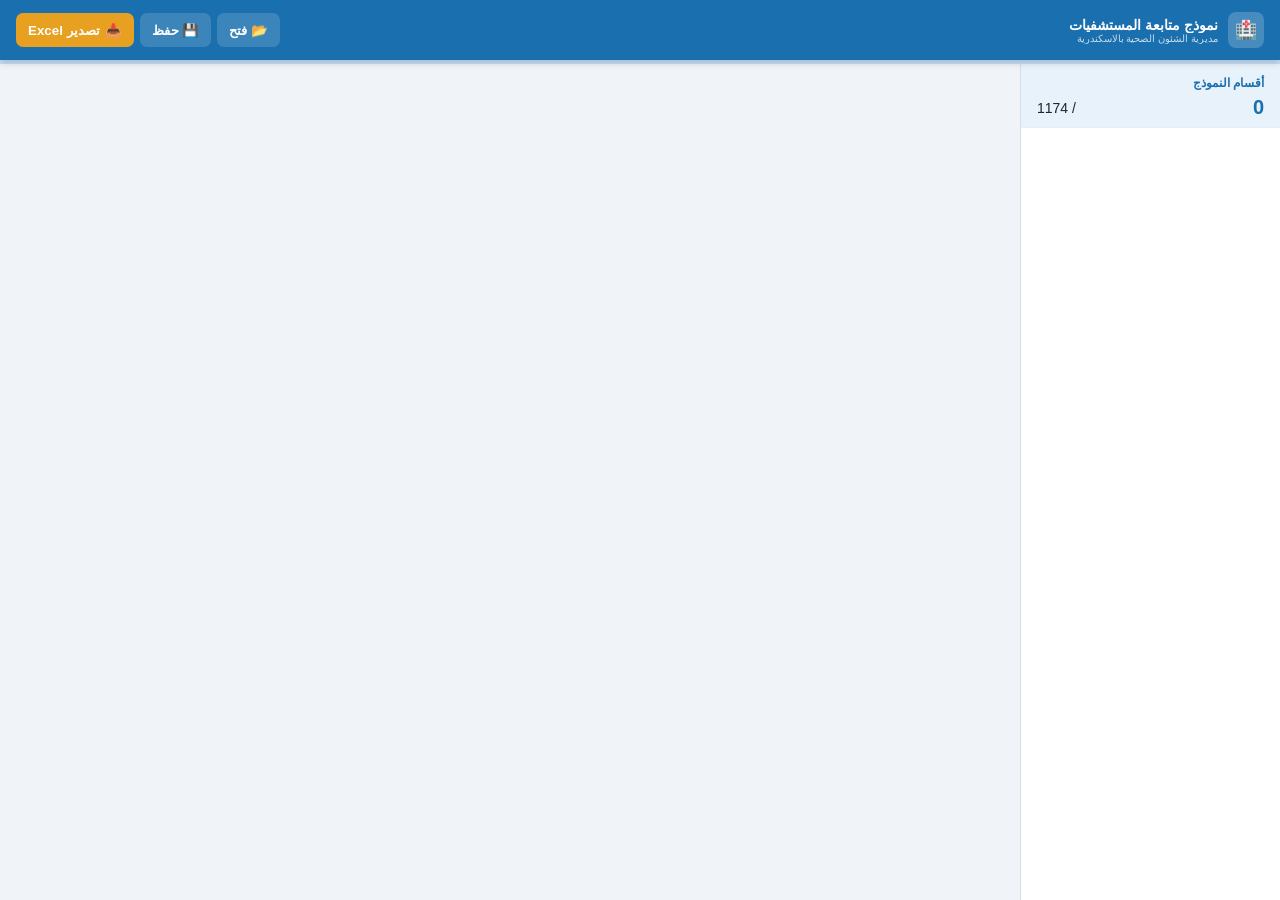
==== commit 090cdf94: "Update 1.html" ====
--- a/1.html
+++ b/1.html
@@ -1,1994 +1,295 @@
-<!DOCTYPE html>
-<html lang="ar" dir="rtl">
-<head>
-<base target="_top">
-<meta charset="UTF-8">
-<meta name="apple-mobile-web-app-capable" content="yes">
-<meta name="apple-mobile-web-app-status-bar-style" content="black-translucent">
-<meta name="apple-mobile-web-app-title" content="إدارة متابعة المديريات">
-<meta name="mobile-web-app-capable" content="yes">
-<meta name="theme-color" content="#1a6faf">
-<meta name="viewport" content="width=device-width, initial-scale=1.0, user-scalable=yes, viewport-fit=cover">
-<link rel="manifest" href="manifest.json">
-<link rel="apple-touch-icon" href="icon.png">
-<script>
-if ('serviceWorker' in navigator) {
-  window.addEventListener('load', () => {
-    navigator.serviceWorker.register('sw.js').catch(()=>{});
-  });
-}
-</script>
-<title>نموذج متابعة المستشفيات </title>
-<style>
-/* Offline Arabic font stack - works without internet */
-body { font-family: 'Segoe UI', 'Arial Unicode MS', 'Tahoma', 'Arial', sans-serif; }
-</style>
-<style>
-	:root {
-  --primary: #1a6faf;
-  --primary-dark: #14578a;
-  --primary-light: #e8f2fb;
-  --primary-mid: #c6dff5;
-  --accent: #e8a020;
-  --accent-light: #fef3dc;
-  --green: #1a8a4a;
-  --green-light: #e3f5eb;
-  --red: #c0392b;
-  --red-light: #fdecea;
-  --orange: #d35400;
-  --orange-light: #fef0e7;
-  --bg: #f0f4f8;
-  --surface: #ffffff;
-  --surface2: #f7f9fc;
-  --border: #d4dde8;
-  --border-light: #e8eef5;
-  --text: #1a2533;
-  --text-muted: #5a6a7e;
-  --text-dim: #8a9ab0;
-  --shadow-sm: 0 1px 4px rgba(26,111,175,0.08);
-  --shadow: 0 2px 12px rgba(26,111,175,0.12);
-  --shadow-lg: 0 4px 24px rgba(26,111,175,0.15);
-  --radius: 12px;
-  --radius-sm: 8px;
-  --header-h: 60px;
-  --mob-nav-h: calc(58px + env(safe-area-inset-bottom, 0px));
-}
-
-/* Reset & Base */
-* {
-  box-sizing: border-box;
-  margin: 0;
-  padding: 0;
-  -webkit-tap-highlight-color: transparent;
-}
-
-html, body {
-  height: 100%;
-  
-  min-height: -webkit-fill-available;
-}
-body.menu-open {
-  overflow: hidden; /* lock scroll ONLY when menu open */
-}
-body {
-  font-family: 'Cairo', sans-serif;
-  background: var(--bg);
-  color: var(--text);
-  direction: rtl;
-  font-size: 14px;
-}
-
-.app-layout {
-  min-height: -webkit-fill-available;
-}
-
-/* ========== HEADER ========== */
-.app-header {
-  position: fixed;
-  top: 0;
-  right: 0;
-  left: 0;
-  height: var(--header-h);
-  background: var(--primary);
-  display: flex;
-  align-items: center;
-  gap: 12px;
-  padding: 0 16px;
-  z-index: 200;
-  box-shadow: 0 2px 8px rgba(0, 0, 0, 0.2);
-}
-
-.header-logo {
-  display: flex;
-  align-items: center;
-  gap: 10px;
-  flex: 1;
-  min-width: 0;
-}
-
-.header-logo .icon {
-  width: 36px;
-  height: 36px;
-  border-radius: 8px;
-  background: rgba(255, 255, 255, 0.2);
-  display: flex;
-  align-items: center;
-  justify-content: center;
-  font-size: 18px;
-  flex-shrink: 0;
-}
-
-.header-titles {
-  display: flex;
-  flex-direction: column;
-  min-width: 0;
-}
-
-.header-titles .t1 {
-  font-size: 14px;
-  font-weight: 700;
-  color: #fff;
-  white-space: nowrap;
-  overflow: hidden;
-  text-overflow: ellipsis;
-}
-
-.header-titles .t2 {
-  font-size: 10px;
-  color: rgba(255, 255, 255, 0.75);
-  white-space: nowrap;
-  overflow: hidden;
-  text-overflow: ellipsis;
-  display: none;
-}
-
-@media (min-width: 600px) {
-  .header-titles .t2 { display: block; }
-}
-
-.header-actions {
-  display: flex;
-  gap: 6px;
-  align-items: center;
-  flex-shrink: 0;
-}
-
-.hbtn {
-  height: 34px;
-  padding: 0 12px;
-  border-radius: 7px;
-  border: none;
-  font-family: 'Cairo', sans-serif;
-  font-size: 12px;
-  font-weight: 600;
-  cursor: pointer;
-  display: flex;
-  align-items: center;
-  gap: 5px;
-  transition: all 0.15s;
-  white-space: nowrap;
-}
-
-.hbtn-ghost { background: rgba(255, 255, 255, 0.15); color: #fff; }
-.hbtn-ghost:hover, .hbtn-ghost:active { background: rgba(255, 255, 255, 0.25); }
-.hbtn-white { background: #fff; color: var(--primary); }
-.hbtn-white:hover, .hbtn-white:active { background: #e8f2fb; }
-.hbtn-green { background: #27ae60; color: #fff; }
-.hbtn-green:hover, .hbtn-green:active { background: #1e9050; }
-.hbtn-accent { background: var(--accent); color: #fff; }
-.hbtn-accent:hover, .hbtn-accent:active { background: #c8881a; }
-.hbtn .icon-sm { font-size: 14px; }
-
-@media (max-width: 599px) {
-  .hbtn-desktop { display: none; }
-}
-
-/* ========== GLOBAL PROGRESS ========== */
-.global-progress {
-  position: fixed;
-  top: var(--header-h);
-  right: 0;
-  left: 0;
-  height: 4px;
-  background: var(--primary-mid);
-  z-index: 199;
-}
-
-.global-progress-fill {
-  height: 100%;
-  background: var(--accent);
-  transition: width 0.4s;
-}
-
-/* ========== LAYOUT ========== */
-.app-layout {
-  position: fixed;
-  top: calc(var(--header-h) + 4px);
-  bottom: var(--mob-nav-h);
-  right: 0;
-  left: 0;
-  display: flex;
-}
-
-@media (min-width: 768px) {
-  .app-layout { bottom: 0; }
-}
-
-/* ========== SIDEBAR ========== */
-.sidebar {
-  width: 260px;
-  flex-shrink: 0;
-  background: var(--surface);
-  border-left: 1px solid var(--border);
-  display: flex;
-  flex-direction: column;
-  overflow: hidden;
-  transition: transform 0.25s ease-in-out;
-}
-
-.sidebar-inner {
-  overflow-y: auto;
-  flex: 1;
-  -webkit-overflow-scrolling: touch;
-}
-
-.sidebar-inner::-webkit-scrollbar { width: 4px; }
-.sidebar-inner::-webkit-scrollbar-thumb { background: var(--border); border-radius: 2px; }
-
-@media (max-width: 767px) {
-  .sidebar {
-    position: fixed;
-    top: calc(var(--header-h) + 4px);
-    bottom: var(--mob-nav-h);
-    right: 0;
-    width: 280px;
-    z-index: 150;
-
-    transform: translate3d(100%,0,0);
-    transition: transform .28s cubic-bezier(.4,0,.2,1);
-
-    will-change: transform;
-    touch-action: pan-y;
-  }
-
-  .sidebar.open {
-    transform: translate3d(0,0,0);
-  }
-}
-
-
-@media (max-width: 360px) {
-  .sidebar {
-    width: 85%;
-    max-width: 280px;
-    min-width: 240px;
-  }
-}
-
-.sidebar-head {
-  padding: 12px 16px 8px;
-  border-bottom: 1px solid var(--border-light);
-  background: var(--primary-light);
-  flex-shrink: 0;
-}
-
-.sidebar-head h3 {
-  font-size: 12px;
-  font-weight: 700;
-  color: var(--primary);
-  text-transform: uppercase;
-  letter-spacing: 0.5px;
-}
-
-.sidebar-total {
-  display: flex;
-  align-items: center;
-  justify-content: space-between;
-  margin-top: 6px;
-  flex-wrap: wrap;
-  gap: 6px;
-}
-
-.sidebar-total .score-big { font-size: 20px; font-weight: 900; color: var(--primary); }
-.sidebar-total .score-max { font-size: 12px; color: var(--text-muted); }
-.sidebar-total .pct-badge {
-  font-size: 12px;
-  font-weight: 700;
-  padding: 3px 8px;
-  border-radius: 12px;
-  background: var(--primary-light);
-  color: var(--primary);
-  white-space: nowrap;
-}
-
-/* Navigation Items */
-.nav-item {
-  display: flex;
-  align-items: center;
-  gap: 10px;
-  padding: 9px 14px;
-  cursor: pointer;
-  border-bottom: 1px solid var(--border-light);
-  transition: background 0.12s;
-  position: relative;
-  min-height: 44px;
-}
-
-.nav-item:hover { background: var(--primary-light); }
-.nav-item.active {
-  background: var(--primary-light);
-  border-right: 3px solid var(--primary);
-}
-
-.nav-item .nav-icon {
-  width: 30px;
-  height: 30px;
-  border-radius: 7px;
-  background: var(--primary-light);
-  color: var(--primary);
-  display: flex;
-  align-items: center;
-  justify-content: center;
-  font-size: 14px;
-  flex-shrink: 0;
-}
-
-.nav-item.active .nav-icon { background: var(--primary); color: #fff; }
-.nav-item .nav-text { flex: 1; min-width: 0; }
-.nav-item .nav-title { font-size: 12px; font-weight: 600; color: var(--text); line-height: 1.3; }
-.nav-item.active .nav-title { color: var(--primary); }
-.nav-item .nav-sub { font-size: 10px; color: var(--text-dim); margin-top: 1px; }
-
-.nav-pill {
-  font-size: 10px;
-  font-weight: 700;
-  padding: 2px 6px;
-  border-radius: 10px;
-  flex-shrink: 0;
-}
-
-.pill-done { background: var(--green-light); color: var(--green); }
-.pill-partial { background: var(--orange-light); color: var(--orange); }
-.pill-empty { background: var(--border-light); color: var(--text-dim); }
-
-/* ========== MAIN CONTENT ========== */
-.main-content {
-  flex: 1;
-  overflow-y: auto;
-  background: var(--bg);
-  padding: 16px;
-  -webkit-overflow-scrolling: touch;
-  overscroll-behavior: contain;
-}
-.main-content {
-  overscroll-behavior-y: contain;
-}
-
-
-.main-content::-webkit-scrollbar { width: 6px; }
-.main-content::-webkit-scrollbar-thumb { background: var(--border); border-radius: 3px; }
-
-/* ========== HOME SCREEN ========== */
-.home-screen { max-width: 900px; margin: 0 auto; }
-
-.home-hero {
-  background: linear-gradient(135deg, var(--primary) 0%, var(--primary-dark) 100%);
-  border-radius: var(--radius);
-  padding: 24px;
-  color: #fff;
-  margin-bottom: 20px;
-  display: flex;
-  align-items: center;
-  gap: 16px;
-}
-
-.home-hero .hero-icon { font-size: 40px; }
-.home-hero h1 { font-size: 20px; font-weight: 900; margin-bottom: 4px; }
-.home-hero p { font-size: 13px; opacity: 0.85; line-height: 1.6; }
-
-/* Upload Card */
-.upload-card {
-  background: var(--surface);
-  border: 2px dashed var(--primary-mid);
-  border-radius: var(--radius);
-  padding: 24px;
-  text-align: center;
-  cursor: pointer;
-  transition: all 0.2s;
-  margin-bottom: 20px;
-}
-
-.upload-card:hover, .upload-card.drag-over {
-  border-color: var(--primary);
-  background: var(--primary-light);
-}
-
-.upload-card .up-icon { font-size: 32px; margin-bottom: 8px; }
-.upload-card h3 { font-size: 15px; font-weight: 700; color: var(--primary); margin-bottom: 4px; }
-.upload-card p { font-size: 12px; color: var(--text-muted); }
-#fileInput { display: none; }
-
-/* Meta Card */
-.meta-card {
-  background: var(--surface);
-  border: 1px solid var(--border);
-  border-radius: var(--radius);
-  padding: 20px;
-  margin-bottom: 20px;
-}
-
-.meta-card h2 {
-  font-size: 14px;
-  font-weight: 700;
-  color: var(--primary);
-  margin-bottom: 14px;
-  display: flex;
-  align-items: center;
-  gap: 8px;
-}
-
-.meta-grid {
-  display: grid;
-  grid-template-columns: 1fr 1fr;
-  gap: 12px;
-}
-
-@media (max-width: 499px) {
-  .meta-grid { grid-template-columns: 1fr; }
-}
-
-.meta-field label {
-  display: block;
-  font-size: 11px;
-  font-weight: 600;
-  color: var(--text-muted);
-  margin-bottom: 4px;
-  text-transform: uppercase;
-  letter-spacing: 0.4px;
-}
-
-.meta-field input, .meta-field select {
-  width: 100%;
-  background: var(--surface2);
-  border: 1.5px solid var(--border);
-  border-radius: var(--radius-sm);
-  padding: 9px 12px;
-  color: var(--text);
-  font-family: 'Cairo', sans-serif;
-  font-size: 13px;
-  transition: border-color 0.15s;
-}
-
-.meta-field input:focus, .meta-field select:focus {
-  outline: none;
-  border-color: var(--primary);
-  background: #fff;
-}
-
-.meta-field select option { background: #fff; }
-
-/* Nav Grid */
-.nav-grid-title {
-  font-size: 13px;
-  font-weight: 700;
-  color: var(--text-muted);
-  margin-bottom: 12px;
-  display: flex;
-  align-items: center;
-  gap: 6px;
-}
-
-.nav-grid {
-  display: grid;
-  grid-template-columns: repeat(auto-fill, minmax(160px, 1fr));
-  gap: 10px;
-  margin-bottom: 20px;
-}
-
-.nav-card {
-  background: var(--surface);
-  border: 1.5px solid var(--border);
-  border-radius: var(--radius);
-  padding: 14px 12px;
-  cursor: pointer;
-  transition: all 0.15s;
-  display: flex;
-  flex-direction: column;
-  gap: 6px;
-  text-decoration: none;
-  min-height: 44px;
-}
-
-.nav-card:hover, .nav-card:active {
-  border-color: var(--primary);
-  background: var(--primary-light);
-  transform: translateY(-1px);
-  box-shadow: var(--shadow);
-}
-
-.nav-card .nc-icon { font-size: 22px; }
-.nav-card .nc-title { font-size: 12px; font-weight: 700; color: var(--text); line-height: 1.4; }
-.nav-card .nc-bar { height: 4px; background: var(--border); border-radius: 2px; overflow: hidden; }
-.nav-card .nc-fill { height: 100%; border-radius: 2px; transition: width 0.4s; }
-.nc-fill-high { background: var(--green); }
-.nc-fill-mid { background: var(--orange); }
-.nc-fill-low { background: var(--red); }
-.nc-fill-zero { background: var(--border); }
-.nav-card .nc-score { font-size: 11px; color: var(--text-muted); }
-
-/* ========== SECTION VIEW ========== */
-.section-view { max-width: 900px; margin: 0 auto; }
-
-.section-title-bar {
-  background: var(--surface);
-  border: 1px solid var(--border);
-  border-radius: var(--radius);
-  padding: 16px 20px;
-  margin-bottom: 16px;
-  display: flex;
-  align-items: center;
-  gap: 14px;
-}
-
-.stb-icon {
-  width: 44px;
-  height: 44px;
-  border-radius: 10px;
-  background: var(--primary);
-  color: #fff;
-  display: flex;
-  align-items: center;
-  justify-content: center;
-  font-size: 20px;
-  flex-shrink: 0;
-}
-
-.stb-text { flex: 1; }
-.stb-text h2 { font-size: 16px; font-weight: 800; color: var(--primary); }
-.stb-text p { font-size: 12px; color: var(--text-muted); margin-top: 2px; }
-
-.stb-score { text-align: center; flex-shrink: 0; }
-.stb-score .big { font-size: 24px; font-weight: 900; color: var(--primary); }
-.stb-score .small { font-size: 12px; color: var(--text-muted); }
-.stb-score .pct {
-  display: inline-block;
-  font-size: 12px;
-  font-weight: 700;
-  padding: 3px 8px;
-  border-radius: 10px;
-  margin-top: 3px;
-}
-
-/* Legend */
-.legend {
-  display: flex;
-  gap: 12px;
-  flex-wrap: wrap;
-  padding: 10px 16px;
-  background: var(--surface);
-  border: 1px solid var(--border);
-  border-radius: var(--radius-sm);
-  margin-bottom: 14px;
-  font-size: 12px;
-  color: var(--text-muted);
-}
-
-.legend-item { display: flex; align-items: center; gap: 5px; }
-.legend-dot { width: 10px; height: 10px; border-radius: 50%; }
-.dot-2 { background: var(--green); }
-.dot-1 { background: var(--orange); }
-.dot-0 { background: var(--red); }
-.dot-na { background: var(--text-dim); }
-
-/* Subsections */
-.subsec-title {
-  background: var(--primary-light);
-  border: 1px solid var(--primary-mid);
-  border-radius: var(--radius-sm) var(--radius-sm) 0 0;
-  padding: 8px 16px;
-  font-size: 12px;
-  font-weight: 700;
-  color: var(--primary);
-  margin-top: 14px;
-}
-
-.subsec-body {
-  background: var(--surface);
-  border: 1px solid var(--border);
-  border-top: none;
-  border-radius: 0 0 var(--radius-sm) var(--radius-sm);
-}
-
-/* Item Row */
-.item-row {
-  display: flex;
-  align-items: flex-start;
-  gap: 10px;
-  padding: 11px 14px;
-  border-bottom: 1px solid var(--border-light);
-  transition: background 0.12s;
-}
-
-.item-row:last-child { border-bottom: none; }
-.item-row:hover { background: var(--surface2); }
-.item-row.scored-2 { border-right: 3px solid var(--green); }
-.item-row.scored-1 { border-right: 3px solid var(--orange); }
-.item-row.scored-0 { border-right: 3px solid var(--red); }
-.item-row.scored-na { border-right: 3px solid var(--text-dim); }
-
-.item-num {
-  min-width: 26px;
-  height: 26px;
-  background: var(--primary-light);
-  border-radius: 6px;
-  display: flex;
-  align-items: center;
-  justify-content: center;
-  font-size: 11px;
-  font-weight: 700;
-  color: var(--primary);
-  flex-shrink: 0;
-  margin-top: 1px;
-}
-
-.item-text {
-  flex: 1;
-  font-size: 13px;
-  line-height: 1.7;
-  color: var(--text);
-  white-space: pre-wrap;
-  min-width: 0;
-}
-
-.item-controls {
-  display: flex;
-  align-items: center;
-  gap: 8px;
-  flex-shrink: 0;
-  flex-wrap: wrap;
-  justify-content: flex-start;
-}
-
-/* Score Buttons */
-.sbtn, .sbtn-disabled {
-  width: 38px;
-  height: 34px;
-  border: 2px solid var(--border);
-  border-radius: 7px;
-  font-family: 'Cairo', sans-serif;
-  font-size: 13px;
-  font-weight: 700;
-  display: flex;
-  align-items: center;
-  justify-content: center;
-  transition: all 0.12s;
-  -webkit-user-select: none;
-  user-select: none;
-  touch-action: manipulation;
-}
-
-.sbtn {
-  background: var(--surface2);
-  color: var(--text-muted);
-  cursor: pointer;
-}
-
-.sbtn:hover {
-  border-color: var(--primary);
-  color: var(--primary);
-  background: var(--primary-light);
-}
-
-.sbtn:active { transform: scale(0.94); }
-
-.sbtn.s0 { background: var(--red-light); border-color: var(--red); color: var(--red); }
-.sbtn.s1 { background: var(--orange-light); border-color: var(--orange); color: var(--orange); }
-.sbtn.s2 { background: var(--green-light); border-color: var(--green); color: var(--green); }
-.sbtn.sna { background: var(--border-light); border-color: var(--text-dim); color: var(--text-dim); }
-
-.sbtn-disabled {
-  background: #2c2c2c;
-  border-color: #333;
-  color: #aaa;
-  cursor: not-allowed;
-  opacity: 0.6;
-  pointer-events: none;
-}
-
-/* Note Button */
-.nbtn {
-  height: 34px;
-  padding: 0 8px;
-  border: 1.5px solid var(--border);
-  border-radius: 7px;
-  background: transparent;
-  color: var(--text-muted);
-  font-family: 'Cairo', sans-serif;
-  font-size: 11px;
-  cursor: pointer;
-  transition: all 0.12s;
-  touch-action: manipulation;
-  display: flex;
-  align-items: center;
-  gap: 3px;
-}
-
-.nbtn:hover, .nbtn:active { border-color: var(--accent); color: var(--accent); }
-.nbtn.has-note { border-color: var(--accent); color: var(--accent); background: var(--accent-light); }
-
-/* Note Area */
-.note-area { padding: 0 14px 10px 14px; display: none; }
-.note-area.open { display: block; }
-.note-area textarea {
-  width: 100%;
-  background: var(--surface2);
-  border: 1.5px solid var(--border);
-  border-radius: var(--radius-sm);
-  padding: 8px 12px;
-  color: var(--text);
-  font-family: 'Cairo', sans-serif;
-  font-size: 12px;
-  resize: vertical;
-  min-height: 60px;
-}
-.note-area textarea:focus { outline: none; border-color: var(--accent); }
-
-/* ========== SUMMARY ========== */
-.summary-view { max-width: 900px; margin: 0 auto; }
-
-.total-card {
-  background: linear-gradient(135deg, var(--primary), var(--primary-dark));
-  border-radius: var(--radius);
-  padding: 20px 24px;
-  color: #fff;
-  margin-bottom: 20px;
-  display: flex;
-  align-items: center;
-  gap: 16px;
-  flex-wrap: wrap;
-}
-
-.total-card .tc-left { flex: 1; min-width: 160px; }
-.total-card h2 { font-size: 16px; font-weight: 800; }
-.total-card p { font-size: 12px; opacity: 0.8; margin-top: 4px; }
-.total-card .tc-right { text-align: center; }
-.total-card .tc-score { font-size: 48px; font-weight: 900; line-height: 1; }
-.total-card .tc-max { font-size: 14px; opacity: 0.75; margin-top: 4px; }
-.total-card .tc-pct {
-  font-size: 22px;
-  font-weight: 800;
-  margin-top: 8px;
-  background: rgba(255, 255, 255, 0.2);
-  padding: 4px 14px;
-  border-radius: 20px;
-  display: inline-block;
-}
-
-.sum-grid {
-  display: grid;
-  grid-template-columns: repeat(auto-fill, minmax(220px, 1fr));
-  gap: 10px;
-  margin-bottom: 20px;
-}
-
-.sum-card {
-  background: var(--surface);
-  border: 1px solid var(--border);
-  border-radius: var(--radius);
-  padding: 14px;
-  cursor: pointer;
-  transition: all 0.15s;
-}
-
-.sum-card:hover { border-color: var(--primary); box-shadow: var(--shadow); }
-.sum-card-title { font-size: 13px; font-weight: 700; color: var(--text); margin-bottom: 8px; }
-.sum-bar { height: 6px; background: var(--border); border-radius: 3px; overflow: hidden; margin-bottom: 8px; }
-.sum-bar-fill { height: 100%; border-radius: 3px; transition: width 0.5s; }
-.sum-scores { display: flex; align-items: center; justify-content: space-between; }
-.sum-earned { font-size: 20px; font-weight: 900; color: var(--primary); }
-.sum-max { font-size: 12px; color: var(--text-muted); }
-.sum-pct { font-size: 13px; font-weight: 700; }
-
-/* ========== MOBILE BOTTOM NAV ========== */
-.mobile-nav {
-  position: fixed;
-  bottom: 0;
-  right: 0;
-  left: 0;
-  height: var(--mob-nav-h);
-  background: var(--surface);
-  border-top: 1px solid var(--border);
-  display: flex;
-  z-index: 200;
-  box-shadow: 0 -2px 8px rgba(0, 0, 0, 0.08);
-}
-
-@media (min-width: 768px) {
-  .mobile-nav { display: none; }
-}
-
-.mobile-nav-btn {
-  flex: 1;
-  display: flex;
-  flex-direction: column;
-  align-items: center;
-  justify-content: center;
-  gap: 3px;
-  cursor: pointer;
-  border: none;
-  background: transparent;
-  color: var(--text-muted);
-  font-family: 'Cairo', sans-serif;
-  transition: color 0.15s;
-  touch-action: manipulation;
-}
-
-.mobile-nav-btn.active { color: var(--primary); }
-.mobile-nav-btn .mn-icon { font-size: 20px; }
-.mobile-nav-btn .mn-label { font-size: 10px; font-weight: 600; }
-
-/* ========== SIDEBAR OVERLAY ========== */
-/* ===== SIDEBAR OVERLAY ===== */
-.sidebar-overlay {
-  position: fixed;
-  inset: 0;
-  background: rgba(0,0,0,0.35);
-  z-index: 140;
-  opacity: 0;
-  pointer-events: none;
-  transition: opacity .25s ease;
-}
-
-.sidebar-overlay.show {
-  opacity: 1;
-  pointer-events: auto;
-}
-
-
-@media (max-width: 767px) {
-  .sidebar-overlay.open { display: block; }
-}
-
-/* ========== TOAST ========== */
-.toast {
-  position: fixed;
-  bottom: 70px;
-  left: 50%;
-  transform: translateX(-50%);
-  background: var(--text);
-  color: #fff;
-  border-radius: 24px;
-  padding: 10px 20px;
-  font-size: 13px;
-  font-weight: 600;
-  box-shadow: var(--shadow-lg);
-  z-index: 500;
-  opacity: 0;
-  transition: opacity 0.25s;
-  pointer-events: none;
-  white-space: normal;
-  max-width: 90%;
-  text-align: center;
-}
-
-@media (min-width: 768px) {
-  .toast { bottom: 24px; }
-}
-
-.toast.show { opacity: 1; }
-
-/* ========== MODAL ========== */
-.modal-bg {
-  position: fixed;
-  inset: 0;
-  background: rgba(0, 0, 0, 0.45);
-  z-index: 400;
-  display: none;
-  align-items: center;
-  justify-content: center;
-  padding: 20px;
-}
-
-.modal-bg.open { display: flex; }
-
-.modal {
-  background: var(--surface);
-  border-radius: var(--radius);
-  padding: 24px;
-  width: 100%;
-  max-width: 420px;
-  box-shadow: var(--shadow-lg);
-}
-
-.modal h3 { font-size: 16px; font-weight: 700; color: var(--text); margin-bottom: 10px; }
-.modal p { font-size: 13px; color: var(--text-muted); line-height: 1.7; margin-bottom: 20px; }
-.modal-btns { display: flex; gap: 10px; }
-
-.btn {
-  flex: 1;
-  height: 40px;
-  border-radius: var(--radius-sm);
-  border: none;
-  font-family: 'Cairo', sans-serif;
-  font-size: 13px;
-  font-weight: 700;
-  cursor: pointer;
-  transition: all 0.15s;
-}
-
-.btn-primary { background: var(--primary); color: #fff; }
-.btn-primary:hover { background: var(--primary-dark); }
-.btn-danger { background: var(--red); color: #fff; }
-.btn-danger:hover { background: #a93226; }
-.btn-ghost { background: var(--border-light); color: var(--text-muted); }
-.btn-ghost:hover { background: var(--border); }
-
-/* ========== NAVIGATION BUTTONS ========== */
-.sec-nav {
-  display: flex;
-  gap: 10px;
-  margin-top: 16px;
-  flex-wrap: wrap;
-}
-
-.sec-nav-btn {
-  flex: 1;
-  min-width: 120px;
-  height: 40px;
-  border-radius: var(--radius-sm);
-  border: none;
-  font-family: 'Cairo', sans-serif;
-  font-size: 13px;
-  font-weight: 600;
-  cursor: pointer;
-  transition: all 0.15s;
-  display: flex;
-  align-items: center;
-  justify-content: center;
-  gap: 6px;
-  background: var(--surface);
-  border: 1.5px solid var(--border);
-  color: var(--text-muted);
-}
-
-.sec-nav-btn:hover {
-  border-color: var(--primary);
-  color: var(--primary);
-  background: var(--primary-light);
-}
-
-.sec-nav-btn.primary {
-  background: var(--primary);
-  color: #fff;
-  border-color: var(--primary);
-}
-
-.sec-nav-btn.primary:hover { background: var(--primary-dark); }
-
-/* ========== QUICK ACTIONS ========== */
-.quick-actions {
-  display: flex;
-  gap: 8px;
-  flex-wrap: wrap;
-  margin-bottom: 16px;
-}
-
-.qa-btn {
-  flex: 1;
-  min-width: 100px;
-  height: 40px;
-  border-radius: var(--radius-sm);
-  border: 1.5px solid var(--border);
-  background: var(--surface);
-  font-family: 'Cairo', sans-serif;
-  font-size: 12px;
-  font-weight: 600;
-  color: var(--text);
-  cursor: pointer;
-  transition: all 0.15s;
-  display: flex;
-  align-items: center;
-  justify-content: center;
-  gap: 6px;
-}
-
-.qa-btn:hover, .qa-btn:active {
-  border-color: var(--primary);
-  background: var(--primary-light);
-  color: var(--primary);
-}
-
-.qa-btn.green { border-color: var(--green); color: var(--green); }
-.qa-btn.green:hover { background: var(--green-light); }
-
-/* ========== RESPONSIVE STYLES ========== */
-@media (max-width: 599px) {
-  .item-row { flex-wrap: wrap; }
-  .item-controls { width: 100%; margin-top: 6px; }
-  .sbtn { width: 44px; height: 38px; font-size: 14px; }
-  .nbtn { height: 38px; font-size: 12px; flex: 1; justify-content: center; }
-}
-
-@media (max-width: 480px) {
-  body { font-size: 13px; }
-  .item-text { font-size: 12px; }
-  .stb-text h2 { font-size: 14px; }
-}
-
-/* ========== TOUCH TARGETS ========== */
-button, .nav-item, .nav-card, .qa-btn, .sec-nav-btn, .mobile-nav-btn, .hbtn {
-  min-height: 44px;
-}
-
-/* ========== SCROLLBAR ========== */
-::-webkit-scrollbar { width: 6px; height: 6px; }
-::-webkit-scrollbar-track { background: transparent; }
-::-webkit-scrollbar-thumb { background: var(--border); border-radius: 3px; }
-
-/* ========== SECTION ICONS ========== */
-.ic-general::before { content: '🏥'; }
-.ic-policies::before { content: '📋'; }
-.ic-protocols::before { content: '📊'; }
-.ic-committees::before { content: '👥'; }
-.ic-medical_records::before { content: '📁'; }
-.ic-registers::before { content: '📒'; }
-.ic-consents::before { content: '✍️'; }
-.ic-icu::before { content: '💉'; }
-.ic-er::before { content: '🚑'; }
-.ic-or::before { content: '🔬'; }
-.ic-recovery::before { content: '🛌'; }
-.ic-endoscopy::before { content: '🔭'; }
-.ic-cath::before { content: '❤️'; }
-.ic-nicu::before { content: '👶'; }
-.ic-dialysis::before { content: '💧'; }
-.ic-burns::before { content: '🔥'; }
-.ic-outpatient::before { content: '🏢'; }
-.ic-physio::before { content: '🤸'; }
-.ic-telehealth::before { content: '📡'; }
-.ic-isolation::before { content: '🛡️'; }
-.ic-pharmacy::before { content: '💊'; }
-.ic-radiology::before { content: '☢️'; }
-.ic-blood_bank::before { content: '🩸'; }
-.ic-sterilization::before { content: '🧪'; }
-.ic-laundry::before { content: '🧺'; }
-.ic-kitchen::before { content: '🍽️'; }
-.ic-morgue::before { content: '🏛️'; }
-.ic-waste::before { content: '🗑️'; }
-.ic-admin::before { content: '📊'; }
-.ic-staff_housing::before { content: '🏠'; }
-.ic-customer_voice::before { content: '⭐'; }
-.ic-summary::before { content: '📈'; }
-</style>
-</head>
-<body>
-
-<!-- HEADER -->
-<header class="app-header">
-  <div class="header-logo">
-    <div class="icon">🏥</div>
-    <div class="header-titles">
-      <div class="t1">نموذج متابعة المستشفيات </div>
-      <div class="t2">مديرية الشئون الصحية بالاسكندرية - إدارة متابعة المديريات</div>
-    </div>
-  </div>
-  <div class="header-actions">
-    <button class="hbtn hbtn-ghost hbtn-desktop" onclick="openUploadDialog()">
-      <span class="icon-sm">📂</span> فتح ملف
-    </button>
-    <button class="hbtn hbtn-ghost hbtn-desktop" onclick="saveToLocal()">
-      <span class="icon-sm">💾</span> حفظ
-    </button>
-    <button class="hbtn hbtn-accent" onclick="exportExcel()">
-      <span class="icon-sm">📥</span> <span class="hbtn-desktop">تصدير Excel</span><span class="hbtn-mobile">تصدير</span>
-    </button>
-  </div>
-</header>
-<div class="sidebar-overlay"></div>
-
-<!-- PROGRESS BAR -->
-<div class="global-progress">
-  <div class="global-progress-fill" id="gProgressFill" style="width:0%"></div>
-</div>
-
-<!-- SIDEBAR OVERLAY -->
-<div class="sidebar-overlay" id="sidebarOverlay" onclick="closeSidebar()"></div>
-
-<!-- LAYOUT -->
-<div class="app-layout">
-  <!-- Sidebar -->
-  <nav class="sidebar" id="sidebar">
-    <div class="sidebar-head">
-      <h3>أقسام النموذج</h3>
-      <div class="sidebar-total">
-        <span class="score-big" id="sbTotalScore">0</span>
-        <span class="score-max">/ 1174 نقطة</span>
-        <span class="pct-badge" id="sbTotalPct">0%</span>
-      </div>
-    </div>
-    <div class="sidebar-inner" id="sidebarNav"></div>
-  </nav>
-
-  <!-- Main -->
-  <main class="main-content" id="mainContent"></main>
-</div>
-
-<!-- MOBILE BOTTOM NAV -->
-<nav class="mobile-nav">
-  <button class="mobile-nav-btn" id="mnHome" onclick="showHome()">
-    <span class="mn-icon">🏠</span>
-    <span class="mn-label">الرئيسية</span>
-  </button>
-  <button class="mobile-nav-btn" id="mnNav" onclick="toggleSidebar()">
-    <span class="mn-icon">☰</span>
-    <span class="mn-label">الأقسام</span>
-  </button>
-  <button class="mobile-nav-btn" id="mnSave" onclick="saveToLocal()">
-    <span class="mn-icon">💾</span>
-    <span class="mn-label">حفظ</span>
-  </button>
-  <button class="mobile-nav-btn" id="mnSummary" onclick="showSection('summary')">
-    <span class="mn-icon">📈</span>
-    <span class="mn-label">الملخص</span>
-  </button>
-</nav>
-
-<!-- MODAL -->
-<div class="modal-bg" id="modalBg">
-  <div class="modal">
-    <h3 id="modalTitle"></h3>
-    <p id="modalBody"></p>
-    <div class="modal-btns">
-      <button class="btn btn-danger" id="modalConfirm">تأكيد</button>
-      <button class="btn btn-ghost" onclick="closeModal()">إلغاء</button>
-    </div>
-  </div>
-</div>
-
-<!-- TOAST -->
-<div class="toast" id="toast"></div>
-
-<!-- HIDDEN FILE INPUT -->
-<input type="file" id="fileInput" accept=".xlsx,.xls" onchange="handleFileUpload(event)">
-
-<script>
-// ═══════════════════════════════════════
-// DATA CONSTANTS
-// ═══════════════════════════════════════
-const TEMPLATE_B64 = "[base64]/ejGYbCz7DbO1L0oZgnyj1VQuK+cJY0LhSG6dYwE/XUMuqOWuA3g8GD7QyOoAOeYgaZDx6gZotZMhe1zi9JbG6IdnzNi5alUSomB/n6ckMB9IfpTBrpahYwL3RpeZHXHnHVGBmivGtsP4Owf9wiCu/mQ4NurwPLKYTHLIpc+GdKSSna0lXxs2/jZkX50VOUJq6FhVwUy0U1qzw1gHjvgUIShZpLBQTesd9xj8Fe5qG4ZVB4v6ScA9HwBMCND0vR0gyPYY+bCT4a5c9ifY5t8wB/wwOe+nqAIfaPRzcsVVEoN3L5XXvhM754nmdOmM99rqD/1d/15oxO7coBC4I2DfnqUO+d8SmvPh3Q7yJOPAT3jTdfOMfAAAA//8DAFBLAwQUAAYACAAAACEAtVUwI/[base64]/DMAyG70j8h8j31d2QEEJLd0FIuyFUfoBJ3A+1jaMkG92/JxwQVBqDA0d/vX78ytvdPI3qyCH24jSsixIUOyO2d62Gl/pxdQcqJnKWRnGs4cQRdtX11faZR0p5KHa9jyqruKihS8nfI0bT8USxEM8uVxoJE6UchhY9mYFaxk1Z3mL4rgHVQlPtrYawtzeg6pPPm3/XlqbpDT+IOUzs0pkVyHNiZ9mufMhsIfX5GlVTaDlpsGKecjoieV9kbMDzRJu/E/18LU6cyFIiNBL4Ms9HxyWg9X9atDTxy515xDcJw6vI8MmCix+o3gEAAP//[base64]/6HMHebdhUR2XQvIuxV6w8IybQp2yYhM3703xsqul1Y1ksvA2+Gee/Nx3b3NQ7iAxP1wSuoihIEehNs7zsFb83zzQMIYu2tHoJHBRMS7Orrq+0LDppzE7k+ksgsnhQ45vgoJRmHo6YiRPS50oY0as4wdTJqc9Adyk1Z3su05ID6hFPsrYK0t7cgmilm5f+5Q9v2Bp+CeR/R8xkJSTwNeQDR6NQhK/jBRfYI8rz8Zk15zmvBo/oM5RyrSx6qNT18hnQgh8hHH38pknPlopm7Ve/hdEL7yim/2/Isy/TvZuTJx9XfAAAA//8DAFBLAwQUAAYACAAAACEAFI81ytwBAADCAwAADwAAAHhsL3dvcmtib29rLnhtbKRTTY/TMBC9I/EfLN+3TkKp2CjJCrogekGrZT8uvbjOpLHqj2A7pP33jBPCVvSyiEs8YzvP896bKW6OWpGf4Ly0pqTpIqEEjLC1NPuSPj58ufpAiQ/c1FxZAyU9gac31ds3xWDdYWftgSCA8SVtQ+hyxrxoQXO/sB0YPGms0zxg6vbMdw547VuAoBXLkmTFNJeGTgi5ew2GbRop4NaKXoMJE4gDxQOW71vZ+RlNi9fAae4OfXclrO4QYieVDKcRlBIt8s3eWMd3Cmkf0/czMoYX0FoKZ71twgKh2FTkBd80YWk6Ua6KRip4mmQnvOu+cR1fUZQo7sPnWgaoS7rC1A7wsoFFuL771EuFp+lymSWUVX+suHOkhob3KjygCTM8XsyWWbaKN5HURxXAGR5gbU1ADX+r/796jdjr1qI75B5+9NIBNkWUrSrwy0XOd/6Oh5b0TpV0nW8fPdLfdmJ7awejLHbG9kxifunfP4jMRWTLkO5U0hT/Tb0qYgM/SRj8i4gxJcdnaWo7lBTH4XQWD+P2s6xDi7JeYw9TMu19BblvA1p2/W70hJ1Bjy2PT4wrMaPV3+MYpDhbcd1EN9HaXGLgNnU6Vj//JrgSaG1c4sUJfh6/6hcAAAD//wMAUEsDBBQABgAIAAAAIQANmIiwKYwAAL25AwAUAAAAeGwvc2hhcmVkU3RyaW5ncy54bWzsfdtuXGd65bUN+B02dDGQgJZoy2q347EZOJ7OdGM8iWE7DjB3tCx3E5Aoj8jujOfKkijqYANzMS8QNVsSRZ1IkZJMIchFnqIquZsX6FeYtdb3/Ye9a1epSNbexV22E7elql1V//E7rm997//1/7pwvvjjuUvLixeXPjj21qk3jxXnls5e/Gpx6XcfHPuHz//25LvHiuWVhaWvFs5fXDr3wbFvzy0f++v5N15/f3l5pcBnl5Y/OPb7lZVv3pubWz77+3MXFpZPXfzm3BLe+fripQsLK/jrpd/NLX9z6dzCV8u/P3du5cL5udNvvvnO3IWFxaVjxdmLf1ha+eDYr949c6z4w9Li//zDuY/SK/PvLy/Ov38J//8J/mf5fxd/XDiPMb5zbA4v/e3FpRV74fPFC+eWi78790/FpxcvLCzx3a8XLiye/9af5wtz+gqN+L3lbxbOYiYY0vK5S388d2y+4D/vz63wsfR7X+Jj8TdPH/w35/s3ek9793rbvftF715/tfes96j/Hf7Sv2F/3+l/F//vKp5Yi0OZ4/zzNZjYmDSQO70n2bj613rb/au9p/1bHNtq7yHG/SSMebu3h4/wnTgF/GXMgR5iw+ZrBqqhXNMgMeZNTGEDL9nI8MITDHMb/97rbY43vtNvVjf30sJXiyu4EAvniw8vLXy5ePYAZ6qV357vX2vnd7gNWNu9/q3ssH7H09Pe7/c2+1fw+7fGnfNbA5d2X/uqo9e/hptwr/eo9+PYp/3MIUTF33045pV6twkZ2LvT28V92saEX/D6FOGmvTfmqA4z9bdOSbT017DU9/rXMjkDQSkp8BhX+xrHNWI4kxHY2PL+ZawEZMpG+adtjNf6VzQWyMnL/Vv+Wm8Hn9jFCzcL3ZRVTEVCHn97BEn6IP5tDycZcqp3/9TwdZ34RLZ7dyEUdyTDOa11jBcyvbdtKx0Xd2CGvPVjzIXqDM9d793j9Ld7D3t7I6Y3KUVGE2RQofPO+gbiP9Bd+5712FtYM+33YB1VjYmJbOdfrv5LOGt7FEzFG6+Hl7Cdu1KC5dd2cAZhUPhz67w+/av9tQKPP4aSvNne+cN4b/Se9x7h6OmM4ArALMK+7PF6Q7LzaNr15gu8MJJApnc2+mu4VrqKfP0xDppsEbudm9jkZ/j0aoHJrRYSXhv9KxBfeA4f45fdL8Y9jYcRYqddiEFPYZj8VZdd0dRqXHbdwi8+7D0p+texIlqOTcpULi5FlVYM67yDv9qK4nm+K7nlFilkg7bidrwGOuYux/zPLsUal2FhQjox3ObLXFQb8i0zVDEznCMdD5qpuBp4bE0G9kNO29/0acs0tIsUvyeKej4T5HjTU4OJPWTk4eTyAF/TPJ5QLduhh8WLUUbdxItkyyIjLS1N4zuzhqV6jIHglFCm0Ld5jMvnPsIdLSSNiU2M+6GNnc9oi8x8p02Z1CY+i2uL7/me2zr08/CfGled9XqlwE2yKduMs9maQNYawArovaQ40pTbEDtvQ+zEW+73QAqiaWmjO3lP8ob/g+nfoAD2xcgEDw+FSWNZPjQ7Tp8psJj3pLXkbg67CxvpnqxTT/D4D9hcjd9VXjOfaTzE2OIbPPl+biWM0iroMW2DHYskhnlncNQpnaX4rrUnRN0MpKmmnzdVe7+Y85HIhuOFhiEn0aMbepf7Kp22SZVAhUrlVhyHJUFrj8cPX2fCmZr+AdQvDUIYj3gLxu6JFqa4CsH9lGdjuFw1g+FpMCYeY0ufySTBx0ZZCJMxxyETxhiiDCWoM4wVq/wQa4tFRESDii9YUfQ7+teL9+yyQ1Rqr6QAaElRZ+jQPcN/EXhqPqI0xBCP1ggHjrWGpSaz7glsOIoKxsBoicJmyQ5L9JQY3IGw56FcpSWPScOs48XilYOj5aeY+qdxsxsCjNZ0CILx3DNe1rtv5rVbra791nsvOFdKQzdhsY07moGb4+XnX8r+9ad5lW70b9Z97yMuFhfhjgyc/v+R3N1s/HbxSmPxKccfIQzDIfB+m0zkSUW0wCa63XsOQ1PvwN7XVlIM1PmQjY+a0ZtnNCkwPKrsYCVu4mI9NhuxOjST5bKuSmIkc56iDd2WoYgzByFKIesBMK29ORk7dHp4q2674VVzT9qwQc6Y64NruZZMvU0cAFp/fimC5Ze8kLCCReOWyiNcFBmjIcCxBjNtPYyMu65h0k6NUe/N/[base64]/I8IocxmT0aOUtckIewBKHjbBXyecBBk4rr3bZto2aChmh6V3ZpmVpoRV5nOYmFPaAstGAA7U4FjnyHfIS8J7DmKSeD+VQJe1ORVbbskTZIoiA6uy3N2AwJy8rJaD/+9psneI8RqrdYK/JfTRuv9fYd4t1hNzCa6P/JENBlQBzKzvOarKEUelGkgCnRpkOQuFcFbWfKddtumtP3GMGXxWn+zLZMG5mZAyN13TAtGxoLa3LIonkvcc1MjtPz1N9yywuC082ToD2asovrT4QC0swuPMA1fAAPHyrUrNoYoYAbg8uFTYFRKFOW8n+4qvWItklDCMpoUVML0r50u/MxRO4zk7AKe8rY5hWH2V78Vbgv+4nN/yNAEARCLGcIgnlMsJHo/pCIk5QK74lChVTr9BtMWwT3B+d51+AFTOoIZ+CRb67sOpyUB5QUjPBiwfgaozHMYNGCwOFKdyOcLhwiarPyD5vlgB2YnkNJwW3hbUYhFGtkeIH5fngdnBe8LLygPANtHF50Wg+lmICsH3op7+FwtbibvByvxbuBdXyEq/xjMDDo4cpRCbgQjJlaaJNhFhOpSEpy+3v3Jf//TPvhlN+PId+LX8NGamm6dvSHr9R1nn+6dL5Sf/J10tmOpnyNFs+jtOnYTE+ySznKDnmEPz6nkJIYQ0h9FbKdKTEXnuu8o0rgMOzTZIYRY4DEtMDmBk4ox1U3lhCeMKmwKvtW1m/NuOOzmT+uI40rwHx/MJof48fh0GJbzc2hhVP727gSDD/Ui7SBVWUU6jmNwuxbKQafMH4UFOZVzrW/2nigsmx7YrsxOORvJJMtmGxhLkzOQmY4AXBOQ4Ylinhp1uC/hlA7c2PBynkB1QsoVAxPW1oF1o87UB4UIeTsclSk0guIPTUcmhkWLrQ4R3ZNuTLIYId5SilpsebCNAmnu6V/HbaW5RGS+9KsmTnEOjbDxtJzJsl16K/[base64]/vlkwhFjqputhWCgQZF+CiMkZfipgd+OYIAdGkfKC6SHeJE2YQd6XMDifbdNu2x6QIayQjdOAdU7eJ45oC38NqTg4JRbAL790gOnBrxDVBqTbz5viwtqP6V1dvRQ8xG1Uogg87Sb/mVGpaHpTemPwMxOMu4JYyJHMVWk/hgzfqsC8vzsv31a/ObXH/4Xve6I9vkzb/L8tBKPxhViuv5JC5fiHb8Ue8w1IVLT+IVQDHqYraFwYLQl2ljrFq+Gp4hTMFpaOwuQ6dZkuKrGI7zKq8JlR8ptVDHEZO4qIidQcFAJBjxGaK2F4/2rEtiZ4byGD/[base64]/zwZQXLTQ1Hz1ZZRwUQE2wAvbYE8KC7E3PisJiBrZDHMF5UoekrZDHrBEaRQkfI3ADQSpvAGzeHxJyNgDNF/QNebtoyZJySLr7FsOHnMG6v4bJCkNFgqT24hSzAuav4u9x/uC2SRnTakGAGCoFef6sAZcYE6ST1tpR0xLlAyMJiSQIf7CJKdbU4jhODS6j4NFMMAINguOZm8iqwrAY5iN4oxFKpOOQwcHw7xQz9S67fRLw//DNXFG+9+W7zqn5IWsdkMaM4hDfksew7jlMxv3XcyquJx0N03lhHoDV89UD12J9wtC1FLohorHjCruOg0MopkK1Q8CpMW5+LpaaetgLgg9oiRF2QSuyvNpaqsRLTfIamJykOTK/iRIe/4GYaEMzw7iGHUJwsegmIwLBO+oy+zaAht4v/993/tRW14ERIX/b+JHTa/ex9uj38eXwXbwxTAY6xR0YHJyb7rnJxLsZkKTFhEwnXEybb9JBFaOIoaj7JYA9hc/cxp1P+DyaHVx6PCyObfHCudP4YUKsLWcd6n9rj01TKJKYnbKdyOxNHhUmbm3Y6DAkXSytlizF4iy02PWrxeRp4Bu/ENrIYwhNAFKaKL9pG8ttsm7SZA8eXYX6CBa+lI2W4B9aNyZCSSLwmtOAN6CHIIBxifnkwTGJWZpdJKV3scHDwzGNEa+3SK96Gd/BVz6JNl8E99KGyBc77DfWWnzE/atM+adyWwcVMuUKMeUrnrFKCX057Y9uY7X7OADSnwGAq4+n6C+xJbMdOeM9Cv3v9m7bfEs2obAgeBvECjK5S3kRBQfFNeRjPhAyS0plgnSWeiWDPSl7e3JdRsOj0a2N8U5wu8/sOJHdfLno50q6b+try6tCoBSDCM2XPcYVf6Kk3Xud1wLLZXcZCYRUMlRi/IEjFqctEs6YGIfGsLEZ2KdbbIAjvYNDSwY4yQOaoIvo8ARZXt2PDL8Iabpwa4fo2ZqsFU22uaMFKm8fMWYRAWCDTOClZZ/7yVKIzf7nyQhkNN7uRyK0MMnPomSJO5USs5gmFPQ27XBxk/[base64]/zAfpo4R5kYujaOhFQkPv9FG1dxw1fLOtDSL2/7mAnrwwaptofda0rYMbTgaOhdB7ZGn6PcNOYkqY8h2BGWUgTK7OhUeG/S8pUSNKDFw8j15FupTcWApO7bowys6xMVLstsmYEc7QOVVJvKERS9TSgUCE0cflQXeNLkfa5EDHQShgsbrB31lwT4WQKhoN3PNMl9VOqrxDC0DsXQOvCaQdcV3CRmE75XG++phwl/aUgQCgp88PFaqiRwg5/YAYRrmO/mtQC3zvBHsfE2y7EaobCM2eBsrkvQ55CE+vYuABfJdXl/[base64]/jz5CeK3oI/zYBwaQaOcF8kTEriDssLi4uPGX4w8A9v8q/gms7fPgdJUGkgOL8bPKhMRqiaCHwkVkLN158zKap0pkOtQaRYI9Cinx4XBn7d2NsCiJSjSuZ3gCD0coOT/pVXruclV2xW4DMzYozxt4ROb0ZUQAM2M5BAqpIR5mpIGRTyLtcIza43zC65Y5wbsJRXczGe07gmVa0FyHmHG0J3mqibwEuB2eYlAsMCYUTwyua5laRc6QRGHmzwa6C/3e8HxEmh43GBMrFRiVkxL+LEsGCQozpjX7mxOQ2kZwv7AYSF5gKZh6PWkQCBy0MBeZV6Q9ihkDAc6ly9P1KH2J5cXCyT6BIxttsQHO66oAOwqlqVpfZAbtdDmCbtiRRY4GK/fS/Tiu1rowAioS5l9DHYSkqiohput/vdWCA+bQg1jnObXQHRcd9yoyIshuSUJhqIpqrBJxRHG521R1DFK57C5nRDpX9j16Q0pirHNzS1YxbAv6eXfdc4VEIHEwlFq3JGGeNUUtU24DsBqM0dToqMmwIR8FivySdvNvYCQ8c+bvlA2B0s8g2Y7EVX/VdVjmaQwrmSw9SQsLK5+Y83tEe27JqEhJ/rAdLFyHYnPYov+WMvoBLE7HLmhRXcOsgqGr2zl6giXojOlA12E52tRMqPhK55R8OHMjbKS8+r6EtA3mI5FICFXUzX1iDS3apuXI7hsvDgtxd22+5McgN6HsVNJtykmEnyGySSZVHMkvhxgPtJCCmIekyaDeMcCSUavSBsvU/kZeaZBVGTjnX/[base64]/NzEkJuK7CBEGAhMqsEEVtjeQEhfUieWiDBz4ysV/Y0BOIkTLDed9x1EWlJAYlhWK2YjF98O9WmZhF6Sn6HYuzFPE3RLVtZDtEEl5NwO54LAkBbFReLBCsyMTcgQFIElj+nF4pe/[base64]/2g3HexDc1D3AknZhKHXu8o6UKy5cwTZQwY7UXYAbY1e9bQSDTVQzRYPrzlFssobWqM0v3MWshLmyQ8BmgDneFGRsrq6ivw23j+jBNDB5QZ0Zl2I0NZ1hmZUa5imRuTe28hhga9YESkFnVDKWuuWSl3ijMGVGSDXxUCXSUZ/At4SDMKQCFJ0z8pk/y/IDOxPBRE8YMPsmTE+2kl9mYmyYBlZURvZJbdzKN01ikoLW1E2oVhD7SUseowL+IcYJbHQsrAj3zKGgRoECG6WnxWVHAAqZT5Ult5ZSnCxrnEpffg42u/mxPQnrN32tjjFnDBGroTfE8OuO2lBSRr4yJIeRvl9Pt5mldTt/JYI1im51HPwyS9SOK9JV6XdxsrTpqk2V9GBS5ApxlPsUUf/Y64p2Q8VazWO57HDRo99m3F768eH5UK2AKxfGDJYfvW80Yl7JIVNjbkdug9Iep3aZQgloZpIGFaJ9DmIrtwump6YBUnzUnEY+S6xenHn51cfbc0soldGYeG4xcxU4cvX1M5bqABxLf6xSTdyzJ5x0WoEEFR4FWAtow/+eA4aujvBAEeREMaD6ZLGBhlqmKRcfEeIMl6BAoRXQh/TODq4EsMpYAqMjgo96sXvYZnLTcb1gOQLoFklIAoS8rYkvdLHLoLG0hAhrCKk/M/O3win5CjhnAQH/jcY2QDgjDSLSopBSmR/MQViI0OiNYFo1DflJhCwhF79LDXKaTHlCKskwI/Aeor6KYcHuJKRU4TDNzWRi1C3Y1Y1nIZDG+4f/MjkzIe3kouqVyEI8Oz9J26pir2xUiWNJ6I8OOk2VfGAJuDjwZJdBZwyH5VxaQDJjZE0OSyHuIUN82zXkaNKnFX33HEnUOgxFUbp8bC04iqp6BFePmy9Lqv/lPCxe++c+fTMMloL5mqVSWY1YyXIBpQq8b3tDs8La6pdA3lRbk1h+TRVmBXS1BWePu6hCymOsyNNd09osQ/+b3xSsg2twT3TLvZ2qproiDjEUYsU2Spc6sLEtBb2ieWHSGkCx9NcY7U6GAts6BrCMrlCYR2hxKjBsK7Zq9VqrUYSIgZYBeWbpw+LBHWUwqS8WoAkP9Y9+1rGd3jjvKxG/63lFlZj9v4sULC0ujgmLDGpuVdB0XO79zjL6rgihre8jrBzWC/hsiarKGxMRLh6pYfgQ2E1h0LTBgNXnNSk8gK5UrEK0xhUUN/w0yOKHQy5gHPHuGLl4lWaSeiA5vSbaY59fS7LOa11Kdt/frSD3NG545xl5mKPK4awQ6kK45KfwUtNbc/uOHkM8PshIzRAm0tzTfDY2+k1uDfSbHJubHbB6a5cDEAYG3lWKh8hcclQ67heXzzKKLePTf/9Usaf0g/ohGUOm3mZkg1BWhRSQjhBtI3QpJmmfeZqTMw9nDq6E/yb//a28L34UvSVt8ovnz5h3wUlkg822cJM8IE13qEh0717ZBUTBte30KZgRruUGQC4kk5FNc/[base64]/EbyjjK9RUUVoicEiAsmOH2A6v5G+ZOEp85QjvgWpO/1gH8iXZbowGkskSoGp9TojtU22BTKjrCqCLQTd+RgUKtR7n9/0GKlo5drxMwC16ZyiupKQA27LTZsJwGNfRe9gCuCVfKqE2KLSG3CT1uWAlrPuujorsW730apV8sYhByYBmOayHdvaeHtayouuS/oAXMT+wgetA7GSAA9cVbJI0m4J8NNGvxQSmFLUGT2tSkjyojcTfjJgEI6gFdxBPEqGYbRsYIZWM2a2dMrJHYndXG1Si4S3xpZC/4eGkA7rE1GSqq6nYm1yuqtY1N2gSpTMvNQ3beOoECGQpJriw0mrxThQI7mFeAytUqXE5RakQUTCy4QMsBPQ1yhRWwp9Sar+rLWaNQP6paoA20Ts9Bxmh4ZsATgjfmbqCl42PHeCNUNOSE6mV01k/0FF0uQ4hEu0sgc2VE8EFFB152IMlGcxdQQAMKixAvDgJxIpHobJw7cW/hoLww07gs7YoHbkSHTGTLTkpVWcwhe3a9hdlZi9EIw8hz7Jkv0xZtg6Grw6vUvz9ItqFkPhsPEi+KQyVDkPIN2d93slYlwAzuF27Py9oCdostHqTE70Jl/++d/++fMoasTFUgRMsCPW/Ijpg41Qa4hhmhExMY2CcAhjLwgQ5N9XdOdzJTS828tMldB41ulUk1IrOVg09zy4vz7/Le2KLoJ1lAse6iTVjGq93SrqVZAQJYxGpawGVeTmFMvw8IZNCCFi+UbiESQZT12fENyYn+NEo4CsWACcqoBLEIpRG12jociL4CgpGERA2m/0N2NPbfVKrFmUp2lRIrwW69s9+PI3Ws+2jMkc6NkXKlsKl2eV7b62hcB79gXZ1L7OwRX8VqLUCpUeUaP27qo0RUHpbk8X4GuPTHbOd6z1xCEAsE6AV78U/fGrzorIYll+BezxL5mm8OeLkR8OFNSSFk2hngbcuGazrrXxfMbliGxUSDBjjCTRzZExLob2HgEC0Sz4xW0IjAWGIxgsFJ23RQuE16V8BDcYsNwev083IA1kGIJ/4cqE1RewUdoRhc0hx4kdsT5GAJs7lR9gejwVztHSE2i7UzkAX071j8dJN5WEbhxLdwQ6QJylqTi7iKJeKxgWgfic61gJDtVNYE8Cnf5ZunFEOlC2Vt/baZYRdniWTQTxDKjhq33o7Nm6VUrghaCjA9mpMI498ScpJQIO8b0/[base64]/bNv8S5sFroJNOa/aS6y/8YUdB5z3qij+4TWdJBgAfJezlH9gwLbtmOB8S80bauWph6hCCN6svZQ2zGVpuUdF4ixu8Vh2TwqXDhSLvEd1+nBKHjYNHH9Rj0S2NUOVcsZkOmZRJePpBZC2RkPSvWnFdCSIgR2Yif9EsiD2T9yFy9Rx1yiVY/FwimSTNBt1tEddNtdDFXDiPZsRl9aKbA7Ea9bduEWZttK7lESjkdZ9hAZNDTnAct2QUwKqfCt06R5AMuXZJFX/gHYdjvJxaec9o8/uHgZHMXj1mC0MKrbf5FH3BCv65llLvoPNuMvBKarCve71XcwcHZHwJGdHl88LQHQVo+djaM+h3s/QjOyRMNVgn5E4AAKGVS6QTyCzMLNfcM6Rd3SWXD1SgqKVB1pcEfIsJhAVs1rOfs/aYrUNBBktIVsoeCzjIDL+dTZFQOML5YvztKIdmmEE/SFHF6n825hCqa/daNQwkWZq2z2q/8hkGRJLDRJLdkoxvVaABlu5w3Yc1t8nEeHkHR05XFHzxDyRRAnQqFuk64CNg3Yw1uMApZaqSEsWkOQpM7OBhDlrezTQOrBtsMyHlxYXBnjZBd6eu/QJkN0rwyiosiaeWeFdFr1WRaIKu7l6lLskDIrs+0P7YrcZViElEQnSuUUQiVbfj9fSq7j9JGp6SIVRS2yXkxHGPu4di2LYXoZqP1OKljwcysRRboj8KqBb59ytyu2t9HT/uYX4xaWV4o8L5z84diRMu0wWHeUW4t2UCvtqdt7JKX70yafV/u5sFsN8iMFA9BdAxjonxlywj24wzwb1oVW5kT8a/[base64]/m5UAZAhhVffauJwoh2oKzTjJarhF3t2RI7vDTrsWW7Y2sgNHo4XYAXmKjTdWrRk1Th/j4PgUTM0ufaA34/DVWOW+C9ky1S8nW+FBDx5ymmE7Fd6dxO8JzDbc+mynLXiDhObZifoTI01MVPPMeOde0Hgr/qTEfXc3EKy+wkywI3iYXsAfzOoU2dMCyYiADt5EoPGJSGLx6uxtqqEaocct4sbuW1GlQ7uxDod9qrwoh4U67CEuIuQxF+NwV30e3lCbeMOK0PcaJjVu5wrR+d6jJu7dny4T8DvvjmlOT4oJWArWtv+IsP5mI8oyFj9T/O6DBeZI0mo62exDxQvAQ6tkDwsC7PTB+bRAEBosQBg9sBJLdJQEGQnu517GhcsmFJDaL2ipS1q57kJTRdxj0rvSuVVVDiRb8Lb3xNveTJ1R08XuHuth4cSPmDnEVJvCE2uJTbHogGkOs4roR0Kr3mwGR9P0mrIXJxRe02s6/x5/g+sXaV2y/DZPNsNC6h4cTmreQlvOo8U7iKsgwVLZ9VVItW0cgcyKbOVG+E4TZ6gKEbY1ioYYTCPJBrlIMSj4rp4phiRhTZu3m4nZZXN1qzQLRk3qwgguJDr2ziIn3wAFNN1/L80O7g4vNhbieRshqbb7kQ/OP2PwjQBlNqkxw9B64WFFIiwb1Z64iXcZvlZbNTU+RhW8k4mD4wAiGkg9P5suJQ/c/rYbfOKC7yCOSr6baqV/OSJrkdasFK6FAPL0Dpmvi8tskqbHRr8kQ76CxWqBlGaaRPNRTr8kGIqR9k1I7uu4H3bHkPUBBWCw08K5uDnTpyKQhzNjGHBvfkT2xw8+OSa+Ky9aNSljqFfYdGEklYoJp4KOgfI7O0qj8eygi53bPn5gJH5ThJ505DxWd5NRkLXjU+SXjoI7CybeGQ42K0I2w0/h0Jm2F0o3WpMeJLdUmHB1pWVl7vBVLdqaIG5v2AXApNhWj12IzaommR5eeCaN7nA1J7CQOsdpGea+1pUOjhz+UUD0SFNnTsUjtXgL+WnrCGf92t2kHnTaea1CtkyMPvIUvaZEQHb7EdzVqyedJpWeEJoGY60fhSce65avwxl6xh0pThS/fJN+E9Dk/A9Skr29/aLDZ2iF1dBMR/DtQy/LvuzJdqO0iN+wt9Gm7p/jDHZgI10uTp96149DC1yGpmVC0ZSEAmHofi+cRZQhKZ1MdtC4xzfR7pMdUQD6JzhkEzYNnEhzI4ByUpr644ULi0sLl4qvz1/8JwS01CY168fEhxC+YlwLt0NpTBx/XBWGr4mfpYvhrFqr7DPKOHb5F6gEsw/s4EucoZn3VBjb/[base64]/Y+j8VL/fDWEkyizGZ0ENH1/QWARwSrbh/KAniH2PsJcRkdl0iSlPcTQYcEDyl6Pj+2POPXt7E7pubZWEheDo2lM4GZC/0fUaew+truGRsToVFNC53Fco+T8ctz7Adx6MsVUMrxfxl/NQD/AZUjkHETAvPzv3EhXyIf9kWOfGDa/16t3UrY8viF2b5S1VnlSlrjA/jbkc0pFiETBdfhdijxQrdg70YvsJU6yCzULyaC83vo7oZWw4eCgtmiLQ81+B7fSQSsF2/uJTwKFcDL7VCPFJ+LuGjMEtPQDOokXu6zLNnY+TNb2ArA/xI6wFL9FBVqQec8NET2ZgnJvUqEDmaEJQkj7WEumsZyTHB8jcSWdYMWgVcx7w/iYgPGDRA2JgaS1SCq2r7jeUmn8xLWKQf/f1pb2EYfC63bSHAGUuAjRWYSIu/P+0Sj6jfGVzBtHwDy6RF4bSz9qSwH4AMY2CQi0qFxEAYe/sYbY/MUgKFgY9mUIc9YK9IyV3BDZ49gZWJcMfE8WIjPKGeXDCYqEGhtc1X8uxf4Gxi1CA7sTN9ugC51sWiRQScTvbPzAj1pM1JywFUEkxss/IAPDiM/jrK2d2M4z6QW92a1ckq0jOEmnEWhRv0KIFy8CSBfDVkXDm5xo2ewXQYenaTSgLpRJKzACAdgQhUeLnrYyEcWuYxoGjdHxCe/e3XxcI335xfPLvw5flzxUHd4qN99/e1TuhDBWd6YitzBAMxA63j4sm5jtCJcajhykzhbAzpK1dlh4tZ8XI/i8FDLwMZEfLusaFGdyHrOoBAmQk2ZG5lqeX2yQwRTvECwjRhQY+Y0hCa6t9qGxfalnUw5pEfRoiYlJ/iyUKk/yj/0B3Ce4mpiE9YLan8oHsAYEfkEt18FrwmqF+IKypEO/Rn9nWz9qEl6pdFxAMiCjZ4HiPqsXsRsNt6P16dsjFveL749CwRtEWBHi16YRfTyiRBMaYddMiSKBwj1uh7r0CaH8wv41VkNJmPLBkncM5hwKn8XTTIOLCOYbE6C2ZNLDatEgv3VlEuHYB2DooG7OmgVt6lha8WVxYvLi2cLz68tPDl4tljc/Pvf40M9/lvjbRG6zGS38qnrHgZU7SEZ3lCe6BVPG6ThazLTAuWngzAU18u8ClZwYJZd0iTAGSonDwbMuRGXyuTn7dMf6XwONVgyiYF6gFjNF2lfaJ1agXiSBayv5/[base64]/lMRIXxNykZtJDFpLQnAmJd/yEMErTfHLWDJDRIRFRuIFhK2ksmbHJ8KARBoG7yWFAa8jCnLwpZ20WBNNJZofBn4y0mp0tPMdmAEMBTH5rY5dGp+gMe1Pi2/vzz5oX0J94/aZnLN5v7G6zk30TpCl+p8nLOr5UpP+xs1KA42fMJ9uV9HLxR1vGIHoxF0OvLRbHAECpkf8MA2K41MmyQTw2QG3+aK7QDx53+M5h5vH5sDRg1s5dr3+WB2zVwVFyxzhW0BWrDKA7mxostE0Cy0RXw+fd8QuyY+erMyJhbQ2E3FWF1TZsZP3duq8hM6wy2k/CE59HGpVOEcPKtYsFWZKIMAsslqjS5MLT4w8MvhYN8v6vpcHW2m94wOtBo3xx7/GWFGUjh1lMzRlQRgsNhcLwUxLbCOtDgmVqKyNGfdPFQoZdAPAN8Bai8pqHiY5MDy7dnm6a2IYkkkoTaivoY+FsSdRdbRZvTCN9yDqixnWQiwcf3VwbdYZku+a/cJaHcKQVclGs0cJ8o63sMtJfMjUTagePCAZp97VJZ85WBOilv00EYPnFCLAfVvvufht7ni3TY4cdzNYTdcVoNNmQtnxM9PgvxsnmqatSo0nowIy2wABrSJ0YeJhVoWKj+28CBkClCg+KSVbFbN6OEOwkSGbCJWqjSULWKAKLbH/9E1MGCSyBRVmc8yhk2fICbD8qHTTQ8xY7hlLQTjtvCwsspVVj2w1Pk4vDa8P3fG2B972yNSyJPZcJJ1KKZVIlU3JeWcGXn3et5DjDVEkC3I2vDy0SnHv1AIiWEBi3ddZoTZvAzOW3kAe6qECim9l9EujOmqNoOeviMCWciQhu/wkAhaApXq+lKaGUeuMA9uiuDaqyglYSG1hCX2ZgHeqSuJEqQ5Y/hKPciXmj0MQ2YXczYRkKd6wTpAnqLpDJnSgkt1cjTOpjP2QcjzOAmmBrkuSwmwF69K3U5GDIUrDukSXCtFXVguoaoWg5yKEuku3hnBjTGZAcVQYOBwl3UYzADqvhJzNp8SDwHyZgzaEgHb8BhH5LpxMUtCu5QyJM+GT4pdN1kI6fHk/DN+TQbTDtO432GtbeBa5+g6h2pXiqLQLMZtAkv6wahHOFDmihgMzM4POzlu/LIZE/b0Oy3oJOhOh/TpHCRUw7SJHblllqXKqo0aN3EzoqdEQYMTJkKByKNXgMl7kAkOrwojYQxjkEPx+abLz7OflZeqdrllNioEs3mDwVsSw97ye2kG02i717/e/CjrzUl49RCM9C2uOcVNieuOUkbhlHAiUpCbPHf+qkXbMcOn9AURfBkFsJyMbxFr/VEM2b/c5h7H/[base64]/E3KpLjvHZ6xGfK9/E1CcaoIOXElZ4i2uLZ7M8m4hVxYNLA4H1xgSJWbWMLDvR/G9NOJGDVshUUUhzj72smiZUu7yCrP9WG2x4qYlg6UEbBq3oFvLls5TIES0vFFekCO596Ou33H46DpnAj28dtKRW7HF1GvAdGWnxj7Z/47/x89XTxliaf5y1qSKnASke3FuRmKbEbBkoTEBY3WZTmNz/I6fyZ8IaRZ0FcCv3OZgghfgkz1ZvObH3t4IRqyfcY57IA9bOdgndRvsSd7FXXwhS1a1StEdKt2F6fL7vz0iBj2xPsBlRxBCCZFfRfWptRT7w2aNik9OaiT1oQscBbO6zBdwXSpb5L2mLccE/WKhsyCtTRsTHqTY0SWspi7wonBNYN7DH9MmwR78znctGdzfKVuDa7FWnB6ggWtjGm6wGvOTXdp10TgYx5FdO6otIznChYxspkYjsy16v2fB12HmFrxHJEbiWQAtkqRGqF+R89fCfR0JRs1DFlMOerNqESE/i943bfXF6DBaH5kf3tovMmTPNA9rIRBj9Z49mnZ7YwiwotZ+kWUoKCtXxoJ73HS2rURQ0PQsW/dasI7PsYUMiZEqTECcxpc0UGkFbgAG3UchRieU2mV2i5ijnHdqXP7sQ8S7h4jN6KtIfEuiCx7Wom5nqg1hXtI3QjPROwO8ngAB5Y4jVBqu2boQBNomF6wneGJ21NaS2AjrDZrF1YeZU63o30o7ypy2GVPM6XvhngezD/NRU08cE29aiwWp64sZ1DJgE8r6fvjxZy2AOrAz0Wul+m9iUthnb036Nx9/VjS+VYQmsAQ5wSfMKfemqqMCKpbCYwULqpVpEDYe60p5Ei29hQEjuSyMuZBtYy2AXYTscFncg3iCVi5ApWaGq1VfHdP8svHcMjr4QOwZlaItCo4AbQzrh+W7Y0hGSBdkjy0lZk2kLdFR86npmr8pxNYGFwhEmNn/oOE1N95bgvHVrB4iSokA++TdBot70dsitwcDDkpTMD+vPJ4l8c0t8cAGu75CDGZtjr2UIEq8gY5zE+9k9MbrIQCkGTGrhzuPjFd6I2GIE6K40nwrRlbS9WQhszeX99TrHiM40w19nGk99AGp7+28g2azclpmNNam3+2wFKYZOdaf+yDOrcy/P4cb2Vi5U+t05THbaglzMWLeg41aycd5dCzvhWLQ0pgzxF1HmzOL046ZeqlKsiNItxPztpRlysqnO/xEvLq57MY1V2uhaMFSIYSanL0BReyE0oY4q0fqHm5BjzCzU8yd69yA2x1LpeIl6iBLKKFmzCDVPFfXFL9HIehgwwN+Iu92JrQcFPdzy6dTDRvO+YDH8mjzY2XJ81LKZF2Fq1pBK/jJAhCzyag2bCV4uNgbA4eHMoq9XAnHGxGGaaKJUHOIGeI2PN8UWuAIS1FO3xHNnoGZQq4WZwZrYdVlM3g/cq+Shq0dATUysVic+T88HlYnCJnDQk7Gt2P9NmROZrEFa13xDMIRTp+JGclZlDBZS0VYh6yGN6ESlFzpXM34AnjO0AorFSPpX7eshCedrC7Ey5VYF/TULClvMMKPeO3ITPZbTDOmMRj5N4KwyajGk5qfwb6Tih+sW7WSKR4ySiHJGOwZ/[base64]/WBYABQ3ya5cxXRfEiQEGpMxpC1kAFSRjMzvpFn3UIebPqp8R0pwh5CNvrrOFlmuID/X7ICaYt2Ya/7KQVj3HlvVY1lNieIUBMQnWW2nVlrVhAgKk0IVFvJPxJ5lbWKfMJlpDwzugox0VhliR0m1PeDaQCJvnIMMD+AfdpuM7MWYQVRucHoM5yAporc1yVvMrBx2e8UDut16hqga62N/6raklELFD3eSP/[base64]/yZhAgwp5xoWjSkJKlhZnh40J5z9AhaClwUdhmccZnThcpa5k3y1uLwmZGGkpoRnkm9BFV3wSKGMkEUqVDU8xmqxpWIstRq6xE+aTPpvSD6qu0shBjHKuRkHDp3zhRXYRDHIGjl/xOZuG6SiHkQHmzWMYhr6BiWdhAc00vQ2WGyhHWzAs5KEoshoIDAmYGJQYS+4I9Ey1mOC/MN1ScxMaQCAntQFy4E05+GbrhFuuAEjF6I3Id02nof88WPghx4CMlZrQ8XTeLHiuUC30poONyOyviZsWrAvjiI1smnKpxAeZdssitUJABGzmLrPRmADZULhrKBNFGlq/dZlybIfG8Azdj5anSERqbRCKIBBNNwrj5s/TFnqrwtN5MIiS8wJQgkDUWh8OdERDA1rFOhPtrs2zdWHuCNbWwFa3CDQgcwpdi/Bt3MAvjkJzmKk5kMYtSJ7XVNHY5S8kRDC1IUtJes9g/[base64]/[base64]/HVatLDU6KD/10sL3xb/4+LSucENwm6RymRVHQPYTYd7RKec8Kad4iOBfqy5QIbuIJT8WnH8k48+bYG0s3rosokpPMQqmsiKfIfRoWi/MwciWAqDLLFDWiyxaYVjBcOPSIBI9pgKh3GbYg1HqJ8WVpUNgwxAkJPNNHt6RnRxMCOQ11M1zIHEPyBcsOyHFvTEkTWvC4fNEWfFdioltoXpz0ivOXfCNpPcC0Xf8qYN7++V8gMgQZUMUMCzQ3qc5iv5O/5xcel3X+HfZfat9zb18+g9N/43HLqdKiNvkU0dG00ikxhySxoAkkMs66c7N73Y0mmkBWfd+iB9yNi1YYVZ8v9A4kUK8kdUiCZu5BW2YNYJlVojXxTZjuVk6udpNLoe9xnzpI5i9GiAZ6ZjlyKemmpfi841zswQBe6tde4Kg1EJUokROJicycP2CA2kld9ePsenZMyg1qV/tZVrOhZ8XMhB5y6LZpmnNoJD0KLY31cD6iOhpsKNRDKN2naNARjndUgOFSBERj/OzBXN3U++6J5CDjNFTMGS0l5IQnDY9e5OhwgTbhlTvuWiwbh/XexKHLpixPo9GodZp0IKLpZSwI8JFgSo0OSAYS/ZaJjGKf4ls0CwvNP6/MMXxccf/vdPxhRkh0tbzcOCFaUgOUlBhY1sibK+6X7RPyBlKbCJGKzeZ6Hmbv+6jCWCF4Wv2hSGz6nv1K0aVqW+Xcx4TN67SS55njrD4WSMwZU7sdCQAhgITaSsmVlP3EPiNGNv5mjgW/7eTUGWFJLlwV25uhxj0aqd1b1e5yHzYgsJgbeLPXkSxLduDhJ2FOaACRCgJmgkwZGem+icNUOwNCsj0dI9q9on9sHpVa4h8oZm4xYisMJyNsTwFkgEE/PYKngDxxyyBHSMnroEvBGRHTzLYn3cUxJ/OuQx/lbnFoxAc8DxOBHhOY2Y0/x3Jz9iAIg1lhRAnVMinAndDF6FW+588jWwiEC5CFc+9OyX9YfcdxdbSlA5Aid1FlO+6mmAeFERQzv1HlGC6UIFsI2s55HUvxPDLihCySPN1t8ydSJxhbdzsstCjZNYsEsNyzx2k4FOWgZ0NNKfrT6YxR3vGYSXjZVxUGgmeqoa4QKKTzcshj0m/wgcC+lBBOVZj0AerJ1wBLgdm64F8Z6dUlL234pfD1tbrXXG/qQZPPou0hN7JbRVUvH2EjXmOLPImeiD8o+KyJ3n9pHwakituPFRCn/7w55YiZV62aNC6lGkwDLD+YrVK0jAYAH887BVOSTeSY6OFCvwMYmWZl8RWnWKw2SE7PwEWkThK07UfEnGiH6ZJha+2n1XiDdSlKUdiLYEEZk0y1SNaT/9Z9aKFCdqBN1Iw+gouHE4kntSbjhRqntRPsyOry/6hnppo5iUuIIkFXRoZCfTAlCRQz1AcNww86Fq6YWT1a7AlOfG8XrYHibk25EVQgcsOJuU2T0EHmfHHCspap0RKzzK3MaX7NpVqhJr7y80f+jAustpWiYuXFgFpvQVhQ46fgZBi6v+Hz/4GQpZiFNBUkoIg5YQy6Je22xXBOn3uPcggLYJct6vKNgXr2m7+YjgJIsVNnPBBEqH0OWqsSeGblzd0g1E0SbmLY4L7D1kwRmNMWZoKfMz6UKCqmvTSqH95QroMDCsyqAwQpqm4iCKIEsqbPovcHBo0nrBtB7KrQhs5Bef/3pqSUHOaL8SZ9v6U/jFldl1FebDgXnRDi1kTO1QNsh9VNnEK63kQlUW2EtY1LxIJihhyW2FnhCV86e9bEWtKhrAhJtdb1YHHCGjfoJhpxD94r5hsuLjowUbzNIg3ejKO3LG09NJwXGx1miY9rYI3DWX0ZrMiGCI1TyVBa1rUyFKNjH+ybHmV2J0/Er5CZHGvOQcuHnahkTUJUWIw3weRDs4KVrKTGc5FVW2DANztrXFWjwhXmZMAXpooqWa1sDTNgebNd/[base64]/eogC0fziShW1CwnmYoPwKoD5tnk82MlgbN99AKoIWO6/M020peenDLfyp3CdEo8haB5TKkNxyUspFvCq/YQDwjAxGyJi+LX4awbzOw7IbztoO8Js01vFO1UhBnjpkIUAlCpgz9X0HDQMht0JXKLg3NiwxDwu3SQ/z8KtMgG4H8AIKk+PXHv/3sw7ok69CJHgWsxWuVdcrOZCX+RAurUj66IeQPcq0qgLEHKFvfFuCGSb3i+G8++uJk8Zu/4f/89ov941GOcBL6NQWTDYocfLlIjGKLR68IPEeWQ4QssMP46cI3i18VK+eWV5g9QXZiB1+yAcx0wFLbUZpWGjflUlApY3mUCPK28CMLhoVEkpFA/JOMNRwPhtfzFYm133Z2Ul2xOLFDuZzS9qG7K76Z9XVGhoszc2qaNaHUYyHAIsx5Ms2Z0fbC9urkeNIhOyqipAb5DUGihAQxmWgogL9YHx+2ALHAVAsZ1SFIGzn2mILl0pBizZhQ54p33mkrSUaUKRAEU+YKG/HzDSoynjCvPEDoiDgPw7RADwGSCwWky6KOd1eEjyMIMfFYMXFMcNwm6y+ozaJ4yvVUY83K6w9WGjJbMhktDsxUypTQ8iaai/uJX+xHU2Axvf8zizqIsfe13WOG0rBYwg/FMn3SlV8OgCwB6avQsSjk1fgNc9l+4/WME0k5eAJvoS7/P3vntmPXeWXnaxnwOxQENEACFilSlNswYgKOG75Lo9EOkmtaZncTkESDYhz0nUlKpCg56IvuALlLyzQpmifxLFEOcpGnYCV3/QJ6hYxvzPkf1j5U7WLVWlW7THXTEnft2nv9p/nPOeaYYy5t5xhgWtPbHHCy1ad4EmXDJfXxtc7bSVPvq1QElRWEgW61zeDVrV3loOwv/qAKuaOJu3wXhCStx9DJnR2iEBGSsjaifBN6tpjKn0uIueWed01ISzDU1Gp6ypoietdL2qLbEPum3rBodwaopvN8i7GMvj1HjqDe6PygbUUjdk0aG2d7HKLzo+WIkr6rukzENKd1PGgtHb/7jbf8ROyNQjLesh0Ax6rUgDXOrxsAjK6g1J7A9UiuUiq8zgpcT/sUcJ+bJpAsV1RD2Kxxj+NqyC2aUPdZLsaC5rtZqyZPDpyBIr2IoNThQp5fahq3hpwyudjaR/bj3CskUb0SbcopHHm/ZVQA8bokMAdFZK7gvTuoGTNuwoTbY80R9O5eFT7Lc/M1LEZdLi7hMJnYZP8YeijP+LhlGEo5EJyuDEa38ZL25tRV6Q+KqRwhRkcbhW+BhXB56tFz/+ftU3XUfVvFxZnhzchbcakrjokoRcx6dnWLLfFuve87jl6JO4hVDQDM1U+sXcYx5z8Wo8msn3j7L3jJVYZXqKNY64HpdEh6oBwS+gXHmSl2Q9mP/hXtiRduBJMlfexjJArcSLgrz+vnTtZL9f0On5BCjrPLkaRcD/6xXx3bOr3wI8hw7lSheBc5wyX4SeyoDkDZ6BEUReQnT00FoWylaL0GuMqcYMW5D85+tPHXZ//rxt+e/+DMh+ii/d2ZD869/48bvznz/k/e9NuLUJqvm378IPcoPKMS6NbjEAgkzSsXbqEuuK3fZ/4dddy6qf1Fej7FBDvywcZKQoi7GYoPsSVAOo9LjQVLE9I74uOrOvblo1Xukl09yFU9SpDq5WfJdlRQVGbksl/Q8ReyTe1BWAKuZ1kUlc2O/XChSBqGLWJ5b4E7IKvbFLJHxagcR00yzhfF5BRDWJw1kkFPtWesexrpcZtFPJXRR8XXS1IFRGLzit0JP5CeUEKsximykmrWDIfZ1mqERe4dRitMqPf2RA/PdKpQJG8ht88NWdgrIGLRWGT0iSRYs8yjZxKZDdeg1XOdV1fZrdH+XDagKoq9lR5eeueB0+tuPRb/TGAGyukPV7w9GffLKdVtdUpo8xhl6TnjAMi73GBmdBJENsR+dxwZ2TrK/0c3J6QMyX3ZrvrcYaFNIXieZ9IkBrItQum8+6kAiNI0LDfS86rUIwS+Z+cma8OU6pU5uj6NzKv6/FqExvIKCY0Obh6EaWgbfqlEdtJRSlEGQHHYAPbCtAR00dVHgNB90vUw3L46aAdX4+jHXkX6PvKgqsMlrodPq43Ik24G124lXyJK3cJUWGtaRu7aKMJ3pyfAJUqlYl1snGTNwGBvOOlZk6ra2sTLXC93tN31m0nDD23ZI3k+y230b7/95/A2n2xelX2KuyJbNgZI5S5alql4XOwv3CBF0P6CjseQAT75yFJRro+X4+OEk5NIfrrQP41rsHS0ehk6knf98J+PjXylDpnEIrydWqGFvl4dOaLGj9rjvBmFc5NIhAAGWNfZ9In8cIt+WINo5Gziacu/onWENbVRvKZJQcNE22l4Fkc/APRYq48yszUDsnHCLJJu9AQbXAYaA9Spu6u5WLspqq+eQZ61uE4Kab9Hl/AMZx5z1RrX3VNTlyXk35mipVfaLdJiWUzswll0tw53fl6qh8VvXKJzPjqWDC8Xr0c4Spj4qljUjLKulI1N4cwlA/FE7zae52Q2VRrKQJdLttRqGxVPR2T0URj5hDuXPYgzedGoAIZNiSjl6TUmg3ccvvnol0ouc2tsYf9YE68HC/6b4rDSvduvkjhWcDvl0/UcCj8LxirWs0hqxK04e0zNXOz6rU+QLZh/VtNWrtquyzU0ZSwugkBkNJSH2rW5y1szb9z/uMpre4RwjeQnKQsNC0GCUJyA8pEOIdANVWxgVa4Z5efRd3u4R9k/TNVfJVvekkE4yDgjAbdqhx0ZBMZcf+SFSsSgxqy02kJWlYDZcVKqP2YI/VbSWei2oigoX3WuMghscgn8JC//eHTs1RepAoPVaBVENnAGiPTw/BM/gTIonlkxa2QWNMSB3KG0PBU3fdMMGwxr5VyKA9vmo3lZxQfEYuNjOOc39phv5KaTB9oT/mAdu6mN/pX+ToiqxCLaw++HtOiXt2prujdprXLJaZXuamaVxyv7B1qZXhE8EAyzONVyLYkDOshhdt0+jeYm3qkauplPsfLfsEGzwVHt/[base64]/a1RNkuoZfSgzkIUlFbHsqZnS+YwOJRhFbPT0oyJldx7TktBzQKSXboGwkRm7sNeh7D9l0dI3Dhzo42kJfN3IFoFAf3+b5SEiIo9JcyvRTamUxF7SLU7Hsow/Q3w4JhJtGf2mIjiYbFmIkN/Asko9Yn3x0H2/QR/nrJBfpLBbt8YFB8sPykIU04+PQM7spAS4y3kXyi1ylUutFhQ0wTkuX8NwEC5AHNgjQ4YJ1LCqOYjaBxU2NLoZbZ/r2Shd6xdKFPvN+fOPU29PdnzVf6ADcfNnJgJIpb+8l/KLqVjUe/TC9mgqn4Wo9Ipd1bOwmlrNU7wkyANQzVT9ZamOrooV7Xs/fMM7SieTi2ffPfnD2V+feO6fmkDono1VcfBq4VPleB7WUN8iYY9c/iX2BLalNUpz92kDhRq/+jliEcE/GXn/51dkLH5zZ+Oi9878+q7+dv3i+/uev/+HiP5x5/4P6wkfvnfnww7MXZGh/feHchxf9X+2jwHJhG+Ki3R3fH9S3tG5tFWPa/D1+XckF7nMElF7VFs7BVOZzafHZiSmwbkW4PTmy45VoC6rX7avEQz+9cO7M+7N8JZ/yylfSHQFSwE3qO4NMcAaki4ukXmW7rPAc2Qmxq9FaAGe8WmZ9hW+f7agHNfXL4Gvhl+Z1Ms7Q7SSLyxhpwkIhYDUyvT/Rc+A44vSJ1SXrIPqSRw4AONKSJywYX9RDlNU8Rz5Rdap6pFRvjtplhx1KPOj1L8CikxiXcJ1m7qmipT++Eg9jhd2C8bZZ7dwMUfyyop9pK92pt0IRPYbWGjimwexAD9vgiyrwEqXEBOx/1u/EZBzSIeCSDA0ZqUDuockRff1xCu/2xLFYA0CDr4KUPMXX9sDyII+96pfvuTtnr8Wko5ZkP47DxDlUzt0kTHsWbpZFP4ySTd9Rheae9DnoOQnzNADIjeDLWlJzRzPpr14mek18U8NHny9qZ3Kg5TWGRIz5YcuSOnPhQWvZHhvLaBhek39RAoHOMO7wkL2PhgSisrIdP/+Gi1Nccuwe755cXyMPTJCn54S5QzM/LS1tHsdP44ir5oP7SHCDdR7SDj41E6JknN1vPh/gru+vTNi1J1n8eMxMUnTVFjD6VgRL6rlm5YttfymTQ/[base64]/U9dCAEmea5mKUZ1pabazcFHROLPL4hm+QA1565M3v3li/[base64]/fyang7Bbg61CpQXYqbp0qAQ5dU2tkpTIgCUde0B30EeQny7l14N7bMedBw+Ere92RCP8BuFUw23kw/D+251NLinUxCjnCSAmN5whRPWkBU8M3ydyPjoZ63ihJC0g6QjUEj0vI2suDRPDjQ9lYWbW4sUsIfb2o9Hcwi0UJX6qiJujPqytH4Hiy2XIvAj2aSqCFlvLvbbYYmoEqpKw//c7TeznkaQQZiJCiVglFv/jpJtI93//N7E/2PiX+s/H+o078ZLrn3oSSfQMFnACORi34HG6BbW8eyMKy2zJv8GRiDfclx1QpLV5/ei6nnIwFIjZ3o19uUQ4e3ldiJLDpMOj9imm2NO0o64jYmxdW0XltXFyLTSgBbirdda1U3rp6JV5cfvD1J9V3leZrgrSMwFhCbhTtX2SqNhmbcaS+nbqVPhYj96u9IKLmmGTpswNHN/L6MqBBp0Q78sCUtIgqFEFrYtN2X75QJqgrHxvj/yzv/nb0cnMeUskeczQEkfDYKVXfH9Q6nE5i1tjuyguFt6i/rNyMKvsV5P88gxVQFtbvhqWkUmXsnLbPCTnsdcmiwuhiZOFmnHHX/C9FInawVkemz5K5l4aL0EfjUFl4hL1jFqNH6WM8kOo18F1c/Bix87KJbZHq7Ab96wGQNNbGxM1WbGBGYzIhCQAKUAuK2VcOtkHM+sy0D+y8UPV3SmIFLlhi9qfkduMUMNAsvhLfMWbitWVbdJfWjNovdCr90X0mGSMLqEVNHcVpBDqF4xeVSv6y1jJzdP0a9dmkv/jbYNBNeG3yk1Uro5vus1/CoVju/+zw6pmL7JU+iwnfFRuaAZQhgidcUxm0ObnRKe1u/kNzd5zUeCQwfBHRPSaW0A/1TG8xM+jekB/l3wM3jhDcCaMCbwav1WyRebH6QaLfFqVsSsN51spVg8CzCTfSN0u0TE8+daP9AxHf2CStLdtjrbwN45snHz3rXfejjdlclHjJF6P4J0poL+GK+qYix+++xeZ7Vv8cJU+JIVnH2nxW/iQQrfClW6T6qRj2VPQcAQElMErO1duL+pJsqysQAR15yLNDazGsXQxwB2ViNo9n2nqwUqh8FCykja8vKhGxCkx+nHUwgmr05wuhFOv10wtxymFHqosxCLYKH5hMWymNDs7PW2LaD2a51yhyhFiq0COeVyKdOtObayYObmSt4+9C/vtvfPvn7+wceHvf/mTN3/+83fefuevTv0lL1/4+fkPL4aG107EvP/Pv+4zIREttynk8E8m70UmnNhjnyvui3XIp9mYQNOiJirLdzoUU1n8ZESsAad+BzOwZ13hv7v89YQ58Q4NaFMuw+ResJinCUKtfR+xS2Hxq/4sRuvGLDhRs//8WSy1UDdd7pcsHi2I2/dePxGHeRJUfoMnOEFxyul9O9OAruByolDhaJOmsuelgV9REHUIlxfZGMGz0pW4o3DkIQWUWymVjhz8Fd1szX1R1hRSiDDDk+LZ4tsoPpTr64wnEZSPIVW/mKXAyz+Ts24F6gAVo+J1/dqOGAdRhIasZ+pfIMWI0MLaMZcs6eNIBel94CPi+iSAEjfcPkztU6oCvCvHjD5rFRuYN9zW1Xuq0jSKuqWMUgn09/VXcrAKSAcprs4DYwqVanGaVl/1qJEjJ+7g9G+//[base64]/6kMNrhFafmekIbygAXvSAr2yc4GMp7wkZCVFFJ0FAFqL1oUmeUqOR1zE8tRUgNJGXGdUTBVuFv/[base64]/Ve9YLfRqTIiSf3t05ffIJIYmavqo3+WeoGq/Okyqaq/U9H/WPoY5Fsi4dQ1rUinNGu60PzRzZoJXAX0LNrXOLKIYyB45Pai/OWRFvirH+gDdan44EDj6hPbsLUymQl1k15j1enWJw66AEBjUd1TcMbSloyulFHDq9pE2Y6Gw8oHKokX9hy3aNV0EzRPOo4b+BKJ83b4vpIKqqX1dQCyEW4NErAnpdQ/K4ZiGbJ19zbu+SCTdeov+b+ZTNb25etHVnDKt/+eXdfobpx8e+PoxsZ3f/rDd3/61+/+9Hjju2+ffvcn/f+/fPft/e++/e/6yT/Hy//tuz/9T//w9nff/sv4E7RE5GmcwOlIht9INVmklBvrEsholx5uNjx/5Exr1+67FJZKH6P+85KL7cHK2NtulMJ1SgqblBuo80ZnMLX9rVwPsceZhwWgTdd5+LDrB+7JNMkmyR5x29LoWtQDVYs+9X0jBcPH7h8v25Q/X7dSxfS5oN+UIaDnGo2fLjPU26ViJWlT9UJV+0BAXu4zK2zEmyF7igL+9cLqsINd5w/jWg54XDpbtc9b39UeDPFbeRRZ+SySj30H6zZ4o3//e/ap8DFNj8pSkdzmwYaaEVGv7n9ECKIc4W7prUdO5mfFJxXnrdDUV+Wx7bbxQieqMTLRYUl1+oLynfRbhx6SjWZVrQnwT5Lo+HgKQmh3L4cHkFX/[base64]/1sye7aymGYLZs/EDV1VbE52j8D6dRjG0eian5HRzodgVD2b/xIt1C70jJnzzQ5ciS2DqJmZ2PbqGyxFd4ugTmnVXDhzK/OXTx3/sMz72/[base64]/0bozGyjpyL6o6qAFQf0e67gtiP3kWGJAwUoET0pHdnf1VFs7FfbySj/3Y2a23vN6vLIWXiuM4auO7hxcZJ7ZsqpGUTSMQhBgGQID/qLJHdaH1rNv8NKVDvSNV24lVjvUIPH1uwUivoPelVlxnA2W4lmQGhKRWFQViC0rel6w3QAd5IK7vew+QTvR0jTLyQQFIY+9xQ1yknKUKZQptD3sElKEZmNXPP00BP1mmj4sXzHeBrEUUZrzBgN/WiRCP7jw3myA55zNOR1mrKzJ2CNmvrORgxHG8cQ5/VeNGzeGAkGJ7pLH0ry9MwwWPHRj49W0idlYSnz8dMBiQbDgQcE2eHmpLgNZRSl/yAzOzFzFS+F3Vn7KGniaaTByvwiOwvue4WYpY6kT0jAaRlC0XJ66MgxUtQaY1TVC4q+qktpPceOih6JZKBKEPgOVl0fLokiuE3l6xl6An8xkN20amBF8enedhZcNew4zxo2/6HX/zVL8bvpIyp3eHW9IO1BLOsNxX3nvJacx8WHKhKpnA/dHuzB8XxjR/+aIL4+B2VCt3WZS6UmZEr+ze6V2p5GM2ud7e/mZyjrsXEPzaVTlUxMK9kkVzX2Hqcdj3aA1nyLoMW3jBmqJ8Wts0fNq/pnMoB6v1q3OK7HGCb+s+mwhn9eLXazhBduHqKfIYPPkHuZnKe/vzayOd6+ezw0fKb5wFCNOPz33R8K9L+YRx3IYawtblySvG2GQqHeqFbYF0qa4lfFG4e9u2t/ex0H+XLIQpRSRszB96XVXdjTKBSMLWNgySnDCfF3T1Phbvy9ezAaC2z07VqCPaShAQFTsINLHooIUAH5d/[base64]/[base64]/j6Y7iDjcmdPMK0i9JnJicNfqqCZRf/OMHvzw/18XX1L/[base64]/EY9HOPcmIH0LQHb5axdqJ3r+iL7UT8emJPs1tPWCvmb6RuoW71CcIy56OgUAKrU0jlijm5EPP6OeoBWC7TgbgP7SdLkrnk4PWxnW786kPZXZW+2ZaBIKrvE05tqmDiIe1vbT5d5e2HoFOo4LuZ/75Re+qjzD37nG7KwpYM69RVMlYnC/MGqvnh2B5xEXQcBU5FkdDP7spDw9fk9Q1zZavKWT2WBOYLzdrUVWNA89ItTfDEFG1qWnjnnfyiZSh0ZWIeImFOWYTa5TSqmWoWSPnKmZ8RXApmo8YtOyt0fVAPSIuU2oOya4syHwH/eEedx3d0w1z5XzsLvHavRCOe8GyE35nDua4Se94udGPj5FvIis4nZeBokYigCv2UKoiUBVYjk/Fa340sPpoWvmWo26UzwSy/7R4kRzbeOvEjeYdO91pkS/nXxVMfdzQHliIt8gN1MaJmIGWtJt+vGJplmcBJp/TkSc/pyVNLZvCdt951uRrowxQy4KfxEikCI5cTx8klQl2Ds57MN7kTtqSKJxEYVS44IXn9x10PAFVwnJwKq4466k5hlVsd8EiUnc69LZ3LpugIc+IYpU0Iv2YVMRX6SE+m70NH2ytKUF2f4mEwGgQCP446EzHWzBIJzfHymFMUSiikyFrwzd/yfxAAQsLVPWtLSbtew51T1ZULkKkxJdWtZW5w4O/[base64]/3ArF9RTxqkMeN5SOHSTN346/1CHZpzTh5wRbgSevTnlnIXmUzOgVwlqJTk+YpuAPWl0mRQCRjOlGSQunYNKIWqu2X4BLfNMDQZKgRPRLmugidWin+hMekeXO6U7k1D2sFTMaphmfa2/o5nIjfRFNyWBT6ZH6HT4xKrk4GIUqxluLtx1P4+9BuJKpcivbxiazPN0jdKWl4g0I63FvyeFcBl+fx7faPQnj3bPJT68aiXgLnCdhYoHE9IDYr+/kQ76pgqu60ku/pduGtAZu2kV98olks02nXzGt6o0ip2VEGF3+iNQ/WHEn0yPv+5gCk1hcBs0CDIiKZp3teRdbbr+/HoqjQRNQ9sF92+CdGC2Nt3To7jhbzRV5PU6NEZmn5+X0qIYYllsAUjgnC1hk7f/qZgQh7ZAITFILsHS6sV+iZmm5PUCnEva0iGeTZLdrxu2O5OgeKUVG2eBMRja6pZVtmA9KIkeqxLTusfxG50knxvl47O7l3NmmiuMYB5kdNvQzsGQFA+86cUhVAT3LnP5YMkSXXZ12NYS9FDqVfooAm6/Sk4lBV9WAPBBUF3vYb1gQAY2TkiiMdElbQHZJ6P6Q3exb1kGlVzf6z3gKbiCmP/[base64]/[base64]/XGnlwTNGDb9E20+Q6Q1fiBgaCjgp3WtskRvOLUlUs3I1eMehmRs6+7aET/hT4TRfNkA0HHbxW/IOWLtZ0GgETsnsJan9BX5uQitacy6vS5EqY4TuISiuf5R6sj+sXSwHOXiGzpm5y5N/SZsFzzna+dn4dOSdRXSYvSubXUCJ2QuMbZl/1uXQOwbTbWcNo5dhyjw7EPFUNOCTQ5UstPA/KbxS0iEkPym+CoQ+5SAknOgjmRQ+mWqd1Lpu8lxCzZJFVMO3rQOCyQQucefkSOs6YcMRv6nL26ftVeSDITG67eNXHvBWrSMmcAMXL/UCYKLAkFkUyLrNNA4tDuL6XZ4le7mOdq2QDEHe4zA0Qkao0GsvVl+PfWkoQgbwihGLL7ZOnQxs1S57gWEzEHWhl2z97hkroTcU0YMIqmSnFW1z/PX3S6OL2hfnibsxxb6zWUQ0a2xPl/6UGShTBxyrGLTdLNZ3V/7H1EMqE9/1JZ3tC+Ab+dUQoWlD0DWjB2TGL2aeS1rJyQwRfQbBBAV6yi+84pQfth+ikK987mXdc6KfImJfUE4AsudUUMbt3tUFVzV/0482IT0/XkO7m+Pr8EqCSY0fFDl0qi0RoBS258mBKO1CRBKKiSPyDFMNH6i4mCnpj4dUhLszf9I0XJg5iIu0rUkv9Wu/n6a6Rzbee//MRx9tnDq+8a4oggs5wdVHnLURS5rz7IcxmAtnu7aWTMBgl95ehKWnGljD28nSVyFlBfkTYjbrlvwr3ZPbQddufcp+xQ3f8oYmj23gmwwGzsXa0aWyO5ZkT8iUDFovX1GG/tHWZ2oW2joIDa8w3x0HRD6LrAsNQ0q1aTHUZWXXzyKnWmBnJXwb2R4rHusiLxJJOc7CO2oii3GH5W+VtI5wAzEenIF6Edplk6SKMXOT9ZY7jXEkTQ6aIalNMhVRTIrjnUzWIfXKd454rJMxr9qTtZrPGR5jgDYFxSm0lU/gbmKN9i2iro8eQEa1oHOZlz6s2JCaYC5GBkyl12mFVY5u/ADXQhtWrWy1aqM1hs84rYabmeOMQoDIOs97KIAh+TM2c6QinHPM0kU3KCxujDq1FAZ/uI1llpyTp0QuOsSnz2Otz/1e0FmQ6zNrhtBVJi6OsdZjq4KRis1FqtfopKJu/W3BrBsRiLqJmGZZgdRHaUk+3x+xc8uK6WYs1kCtqgYJv6PtmwJSHobwuXyJP29+ondvhQsWzHn8ou4lTYqaCZZHswcYxvo1EM/[base64]/DmZv3w4tr5aP1eXpDo/LPWciq3r/DFEvGb8RjsBkjbWYFz7+R50xe6om77ljvkv+/THbIkZuVO6i8QL6/oWvCHFA/ToOMXmYYqtVgzb/Hx7MQUWl67spWHvkm5nNIHoWay1I8avniObxqVwZmQnCrykycME5IUqaeBdqNfBqGwlduNT4zLmNDyrnoWpkPtKl3hKOXbYvCg3hR2rX6aaGTSNGP5GUzt3lnis+kixyX8b/uicRdfb2RIs8Fjpz0lbiT4d4zlfqyxyQaVMdcm2BWvVCL+7qkJSsRP9qXYPQVbx49eOJ8KORTHaspCbHF5Ftdii+wBjUP7+ACUYw/rhIezlUerYCyhRakDV5EPUiet/S0EaeGu6hZb0Zo4pnCp+yL48fU0DkURdw99mf/vQtgIXftNPbtMh7Oke+uteSjGrIPVl3YsGnFpNX1YCvejuHvZnm6jBUUlwhFftmYcZVweu841EpeHY9tfsWhG8Wrmj/kh2wDa8j1n+s9hyy+sKi82vPNV4qXBelsWbxCxZfdEOm3Th6V8TOfpGhOz2y6uxGTObi3U1iFdpUB9ucvW/PusVh99DMsC5CKvsod16mOPBd6GjliWzxM1LCtUX74AB4kBavxhedG6EgIah99UCiqEVRRqpQLsJcXnW/sWJYPXjqIksAZF6sbPlpWpHzt2zE/0QP8hKcz1ImatcfH4fO24/IcaPS8qHV+hcBzaKLSoR+qLNnbh5HyQf1BKyJfgALp+XpeWHye61f//jf5nb8RG7kP0e11avp6l5RV4tkeURX6NQDy6M0PXWlDPoIYWPxAOrSDlwBdDM87AubLuN63eicRKFCoN8+qTPa+8FriSn3nn8/CuZzG/pGQe1PAry1dk6oH3omOm3lMaFVNjGlMOcYNPcNV8UIyivngAD44u4DR0QFTdXLtH7tQFGd1zrEWaZktTMIEnWYK1VeKV0YUFLDzRCQRRQYdW3PYQ2bxLt6qX+6M3j8u4//z8hxc3fnPm/Z+8+R8vnPnVuYvnzn945v2Nn14488tz7/GGvzvzwbn3/zHe0XfDWn5xMoxbFsu0swhx8LdwqUaexN4lGkptyRAMZAccPMT5Sw55icwKmn0QJQaWlxGuDjusYyV25+fWgc5WX1tl2hoKrge4nbrTKhqkZALDWY6+/v4QLg02QCgcGjYY0sfaPS+cA5hJBmcGYA1FKtHCSIWeZuxqBLkIYlzXStpIlFuHz0I/[base64]/1aOBTWcQm6DlyiZqpcPjk7J0wiWxjOHje7G60cozwNFfIa+cPyjc4J29KfAPON2JgnMe5ZW0cR7sRMQnpg4jYV/XlcV/ruLS46BlvmKXR0I/7q1VXbFBLs2dq7W6IZmVZHYWlYQDgTXMwZYa7nuGWFNwVqImOI34WPVQpFja0fatyceiVztzMJF1bigg7iPR1yk2osa6idrvYhtSBqf6qsbQCfEUZHlx2s9OjaiOzSs/ShqeF/KU0Mm8ipRi1RJXj4LOJBibIjT4EJaytulaWPfZDIMbL2h1q+sN/IvVJRbkg2DAyqdExHIqKPVOKY3NCNo/k7B0ja/siD1RfvCNR+dNzU6iGirZbVhZsVCZDbLCmjvoz1VJfpVzqvJea750+u1JxBda4pKrex4uXLTIewcnU+1BuAAVwxAFSw6SKif6j5XaG2yicLj0YOLBcnZmPIYvgb6cXLT86Hd8EBPCLn/pmYMbO0hENvX3lBSbA1xZMoxlIaRDr9gJ7ox+npzIfk0O8on+f7Lb2r3plyIYApPqAeuhmm+3NGIXvgMefE36W/mcJme7Sg+8Wlhw6+lv8MHWzk/KxMgOVjycU9RqIsNHqrgZldcGwqBc7kUJXD2JojZE9mB+0Uwgr7sj/kJZNBPaR/CJsBG2CqrXl1K5bXZSDDv9Y5reWkJ50ZHTmKLOmytyjg3ElB3ccOmw2Ck/FmvGXm5l+j14ovG9aw4jCrLx94Ao8rAHvdReCDTihvFBYUCtN+Bajwm89rxWWn6ZR703Bt9n03RInFJ9fNiWyu7CtJUaxrZf/QFAU4ImxlGwy94qqRG76kggVElePWTyB6rx8HGmJ1j0zvQgkmUhs4LdfX0rTA705zRPPNR/jgUru9tXh2847H13lVcEoEPh0ErPHiLtwLIxmBPDN4C3v6ct/ApkOauuj8FmlCulalTJDd98+p+lb5T5ed8vU/rM3Tuq65lq0KMYxERhdU4U4litAVdvFPrKjYxgUymvaB+K4AaqlGflyVv7bMZ3+alrh22gF/5CmuXQ7sa/gvGKddj1KxZRhdFJp5JXhxYTqmOHk4uwqtecp0vb1wO2mDztipUzFGtMh0WpJZpHJsJEO3CUGhXUioqP8lV2TyovLy3qiBiNl/L47wpfFU/WitKrYXBM2WrTDs1lKJBNbghCua3LMHbE/ZeczzKI8g+lS+nKQxXOHNrGNLSfDQya21iYlmeFw+YCMI33J3Nf8IuWixJLoLkXvRZn4/uolQ/amExMNYaIJ39oWhNWxqRa0Te/UJUsvrxB+0okBJCeZlaATkur9CSYm+YlgscjW6YPr6VC2DnIofbQMg64PJSDplwNyVtCGpUyL15edUjMkKjgnKnqiGIc+tl/3W2UxmZqg7djLnW52jw6AhONdoY2I/XTykljPFTnTi1T1/Px1eznM51xAi8fDERX6zT4Vncypzp7duZNxk0KdmlIcYRhpiJsZtVk0hB14msWhYGzI1K56K1Z2cIjwzXIHI6Kz0+aP0hSZXNS9PZ4sh0ByRbW8yzAoWpV6IdQCd3NK3yR6CYj4mHqhrQxJdI6HTSwDkJZXHTNSdu/Kg7yTvLHiBEdGwDlS5MCrfwh7h8+4tMM54iD/vz0B16Gg8dXD7dvYNKWp272isJX5Pueo2HFed5sPPtpWT6aXyOWHUx7myqDUr4Du5RVdyIMN2L27ChAWJ9TPpi+LmVvdeuB965M9mJxJPhSFmyWr6dHuG+bhk/D3E3nSNSzbOG+CXeLpjOBB70q1FF3p5Az+OUWrvW3g5R22qHi3IG1IcmIYjcFBACgzB3D70/lH/[base64]/grOEOEuXYEm6006Ap113VR64ilnLrt1MQg+2LDfU5vXvfw8rjr/AaKVcH51Wv/89pCGWl8hdF/6kQ/IMadhALTR5YDPo8HzNx1aof5DdHlTUZ27xzsxHOWLNFB1cBnm2BXfPxsMJruqoAtk/[base64]/eP1ECSLbJrWUwp1MQamxrODE8BeJuL035JztY9VYXfHXnRtjEY42mbJsPbyH725rN3ERppqVnvGRigutUBIwmYvs6kGYpOr32RkqcjlZaeqGoXZVvyQvgMkaZKme/t817zopzKeoWaRqfALW8Uy9CmDI8Vf6bTwVz0S7KK/Bq3Q5vXwW9Nl8OvLQyqXN72G6N4vXr4h7Ig4ZY5Qode567OMiuR3FyHZasx3Korlys+N/hyxw31/d3kRf7T4NNzK3aZVeWDZJJqAtZEJvFoR4dKi3tRhD+PxqmqKQT9PKAMc0bRFAFA6i8aMihfm+kSiII99SjF9K/e052S7mdp7JSwQr1rp0KiFudOjO6tMO4dZUf2JjGXmO+A9K972jI+Oaf3bHSCaUPYQQYxUCUv0p2Xf3z5u5b7wX2mP2D4cLJBQJpy9Pwer58uf7MCYwUVZkPVRNwA3iycHwBxPpFjgL+hWnYSaM/1B7oT/ykfhPs1MsoLqBD+9vhIuYUDmxrMA2+cKPE1KwFUm46z+dywEOIIpc0d9Ebw/MTsBPCgxxY3SSfQE1FrZu34VHShurhGFa0ebXRab7h6UGGukz+aAOZ6t4e5cIbhepWIbPTa/4rt1Gun5zTPPI2W+762quWXfbnq55eBiiS7D3Si8EJhVx+LcWA0HJ0SWvLOR5oToLGuqFV0iE+aF6j+JVpy4CWVolvRJo6sWcsB4A47qSjELIfkUx2OF/vj0zZ4XMYispea46rMPbuLgo+9ef3YyJHtEg+8Pq2KQKOxk9v3BDOm2xVjP95pLmP9AQzVlBBK0sw5WKKCg4pdH2zUTEoSy3IoZb1U4eC4Gz84g6EdUbP3PJfv8PlLa/bUJ8rdPG3fn8p9eyWUFc8HpDfBvVmsd+gn1ZqUHtSryaLy04ruEEpE11AF5D0i1HLOzp1jrNQyA0RCbaCAHh6YA19qE5IU9Yjij/Dc7itBQHqgkG2BY7jz68/9V5iVdW1U/AB+OfuQ2pQNoPTVL+Q+UGvac0QHi4XjDjBz7XQFtxY1CxpkuECaMAGm0PrIU9u96Q7p2g28dbTKsQyylXbtCifHYQtk7mThdZqF2RjP1alYfAux25ucyX7Wm+22bYSu4sgXRWNM39fi/QYsZX60kK/ZOc59Z+aZcDE0C+Sass0HUqkDUE9BKnyusSvslzDGlRsOMz03ljhTJO0rT1wlOAF8d2lxOubqStVB1iB0S+jf8nCw/51HHZhE2ILcnmkYGnIydpBZ79cBZs9pse+zfCL2Ma/FVdyaPMp5KcDZ7Mabw396UGfW0SFq2gobGacAKG+m0pNwIVDmYcVm8c8jreXfbOvjPja2cT7M/[base64]/FL3VTkmDJCMcQlG0GMmDAPXoUIbP6Y8FYvJ9pMmKZ3HQGPSnEW3XpCiPS/7WNVtOocjy2TaMCGLsGvMk7iiEEzia/Eo46L14CVHOhIxD/hutS5C/kN/44bttUnT1N2tAyX+q4rAfzXir0omxVSGm+y/1MS2ZG3iqwbvBfXBR5YxOnk+IjTlowvLeZzrTJCqguPhiFeZznFXpuCgXVG8BimPERsIVf4grtN2GX/bWSIbJmGTKtJG0IJiZhu/dDjV9K1PtqYChBpCzly5miH6un8xgwYu4lGlhVsDjIP+MeDwLVpQSow1e91b/j+9wJIyQOsDfQFPQQreFa+1Y/SBd0RiSj8aKaq0Zna0k7RLsqdNSgiewBaWc3VXNkQT1/rW+AGBgAnw0ePhYZe6E3XImJg/5I5UOF8iaPC/8iSl4IVcNOwqRVgBbgQLLRIN4Q1Z8sPPkPvlLJZSTl8qpp9U07jlBAQiBbTQANTAu/qgOtaQGUGoMKmXfCEBnAPUc9r+o5bLcfBR0ZCw8RmxUTl+1FOCqc3eWmoMUsMpLRpV21CsjUyllfRi229XNgbmmX4r3oKKkj8nC7l1VcjGBH+sv8thZ8tUwR7kQra7pTbu9Y6gA17hmFuwP6+C90oS6/2gw+lxzD4WNq+IGjVKJyZMd/Kfiptk8exIxk2chHIk7YEYTAnQscYv+SLdlphHFYmYljlcKF9gHCw9e3WuMgt1ebwlfDen144d+b9WX1lxx3Hrbd/8TQV8Gxsvu+mFw6mjV5hgHBYhOtx/IaFixoGEfstzoAPZ9nLr7Cq2z+j87/iNih/gpGV46LT9xXnQdAiHLbZB9S7rOerViZmgj4EGix4Tt/hNkEdjPyRH2pxb7ju8dEEDs/pmLdSx1f9h2bV4iJni2q0qn+folBJxFlWPyAxeb71aUi74npWgRpXcXT4QZjoYpE9OHLx1heoFjsT+boPitGq2Jr8Z5zmJZZ1uP34rqjk7JrKlNthOG1ysweteFWYr3FUeNAGX/z0MLlvhJnSb+QbZk528chzlNwuc1W9iz9J03qrWoEEFMUzJ4uy4Bcodgjgoi3Aks+FQ6fUNEZ/2Tu8bsUVdMCR9GemkT8o1ORjSAoxjPdxT7Av6A3eoGnbksM6sqIjNwkIGAtvL+F4oqpuZ6dZssQWy1G0nNrM2ZhRhaYRaG8Xm0x9LU4Hl3Ixtr2R01cBICUfse1Meye1/nbeGZk5tn7ijgnZfcWOhL12Eg9/d1kkWbduiOOc5bOMsqVrGVkJbtus+umNV6vcVjtq5pMo4sIIwAvXdXHPtulLTmcp8yofldrovdejhUMnI5tOlC+ZgDTgXb6S8PIE27ghLcGEbM4BbcKzLqGTwlKdytrp6SfHM28BvCJjM+vXyytg1Ljb4PyY+b/Ow0i2FptunYcBJ9xIo5yGLpuMv6fzEqNzfr1JWtdrMMIllCS4O/cjDNmB3PC2zvE2PO7qymlW+hICu5UFSMgZaRYyI0rLSmieY45Hce0Hrru70S+ikDgk66iEsAz1jJCSBuPqLGoZwoKBAmqyRWJc+8SzjwAFy9KD6aun3FaI7MzpJlKq8MReztuk5Pt5tusEbsO/DzBVTgvkp2RSANiH/zxBL/olyfrqDde2AaVnZyJtsBLvyML1/vDiUYxFeTptfBBptOcVHNwUVmZkMyGDKLHPYDCpZstHlNNeeUAGKByt1o/tZsHhATo6wZvLjy1YHEAH8yMaWPNcy1frxFipYKuSvfEF7Cvm7P2WsjOAGAFP2XkvpVQDdp78esMdvG/QVuJmJiLkYo666kFwvQZubn6NgFIemojEUZqwmEQ4xcIh3ETfJDBkLYbwzbJtgVjjNw3abV7bPwYGsaDgJpvrmMZmU4s9iIXyvWMQtkA6XgewMqUNwpNsqMPqRvQ/n/vw73+lPx+B5hXwTodsUjNcuTOMADdLg5qfCH6WGSgR0FjNLB4HvUbzeg2dT/AH/TECMRy2IavLaUgaMYTshhlR6+doLx+r02Ja05qhiDnxzl+6Hbzpu8Zo4cxV5P3PKP7XhrBAwQ2ciWytWXkXs2hAl9hb10itO++Z4QWwR0BgvexegTOK7jqnnIScbMJhGJeuaaB9wKeqG77W6xS3LEir+TRrC3U4e3W5gNPSPdKdK6B+PQ8PjQyg/pu7sKaDkEdK9QBZsjUG0G5qHQL8sMbX3HYaN7gZSSbHAWca6kwUW8ZJmhSweFqY1+s2RTDlJAblvw6X08230FF14T9x4BXdk8KLj6om17LsW1iiVVwd08ux1mhFSiomQ9q+/J4g3Z66tjjwAgVSnhByZATqqHhNqnBUAASfNjfMQdVIjtMOhiyGRQAOHt+ostpTh2LJcNjZ+getLdb5UijD091Bf0xYUZJUKY4DUOdQkMs/6EA/CWyALRnRZKUQdelMxxjkzyR0t3YC8DWqpijBg4JRrNtSf2SSxCMOqTqowX4Fugqz4JnxudbLC4a9rp2WZddIFD8Sc3lG3aHX4ZOhrh2MegJp7hKcwMqpGyN3sQ04myQ458nvA5awaG6JpfYoQVEHKctuTVCPnpkiHnbaufIbWuBxCFW1UKSctEaE06TiopkTweMWIRn/d8nu68Gt9Kj9KEdoghD+ZxuF2VwwiAkIUQR4w/pnAdjWRkkgVnPlelY3Lgi6SId+cnGG5De9RqF/BluI+3URC3W5X/9DQL8LPz//4cWN35xRUcdOyCD76Z3gZQZ/MDhPybUMvMheRvBX4/i6CwFEo5prKZ4HWT51BA7yUgm5gZQsxKxoHBYnRR6jAtvhGAWlZg7tyqfJdiR2oRa/cwYvTLesgwtXPE0jiNzXlIqv0zkx1wL6mi8WeRXs1/wqzGuTh9ToPjiQVsIs2YWnL+UizG0fM3WjYEK0PzVohN1EwoUKoST4xVyAKHwc4jRF7lUW3VLgoZoayLfmxIXX6C3f5cPiG4CMBBh521NJ1IjhRa5UG6aoLeYK0PnvC/trfqGW7EcMEkW50SyiXhs1hfLJ5m85fCmtp79Ucb2o77eHb9W+x6bECssK4cfyYIPyhmK0TK5orLfst9rCq16n02SmoqieG73sl2ISNz/PnZRBhyPrWCNp3djfyaFLh7dmE/FarSy8cDW5ejXe5NlLjx6zXRKHUdCRaySLIuFB6J7oVKgE2k6VN7XWKrwtFWEwVZm88Y2XMNlgrFVO1tyUTXiFKYoUlHPf/UFPdKFBnbLsZ/jo5a0FW6ITQoSuqJOldWy/elO/bIp5fboAlge9JnLmyb2ElGddCrUljR1uyrpy3JqLwXbC6y5kWYSQiXqDWe0J1HQx0JqWrNYgNJnCnsSBqpTiyKHNPLaY3fqmW+YFs7n0PXn4RI+o8o/8aq5mnSpeu6GjypOymUvdnM6lXyvXD1/gGYwT7a2FSAmNzfSEPS7/TYgxVsX3Rhz3M1KjX808NQOlhMPeXFjDrpjQN99g5q/[base64]/I4vrMT4qO8+FO1S0oPYSteSP/4MCEYnl+5wZxBol72IdL+GfVyqosEbFi+5XbPyWanIvmgEtLkTTNZLUejzx2PW+kq/qoswb19Kbrs6Y8vdAw6Fpj9k3Wmfz7Fe1i7AVDuoQpIVaSwoatr42vDSfU1TexYytm4clTKxkmsFQG1YY7LFOVf0GDBx72qIq9rOghCeI6FyjHAkPT57rLAGLb1H9p8ehhfi5ZU6UrlAh+CRaTXQMge5tVdsn0TL+Mrsr4RQb9HpLLI3k9IFJt2J7zqZMlrI+rX/QyQjMycqvFez9J7Z3/y5q8vnP3o7IXfnH3zNL5tnSUr572eoZkZUgj+MUX5KPyrZBYcnyrWS68nanYrXQH/jav/sS9LXyHpFiCU/HrKluytoGxQSJfB5+tddnGZCkXusnoHVi/z9e7a4kAuLHWv+dOC9rsTgAvGi3sPeSAww9fTOzu9FJJkrXRUrTvquYfvfEAna/uqMtNy8ojNdEoTo1ngSxoocMN2Ba7epGsFNZBXor6UKDvC7qXkp5JxHCXt3lGXmpsQWJFSCQGDCfRruQmOm+pZx3mYTvglMxTemaJcqFo7pB2d8XTrbSp10HYCnRPG+QOU65XeSoAa7C5/uaNdvEpl5c4Ea/K5F389UCtZq3z+kYgUkQ65qa0P3hh4OskpjCRCKpJtjm57MF+lfwROIuoVtIJwfKAnqrde/OWJdQMtTcGbkjAwU2fTUq7+tGWFF+OzMl6pG+rGuxP0iVj2ZOT4UljxBhiiAZtSnmSdHe3v5/sjkufNmiInpQ2EX4v2CnBYefYlQ/[base64]/eN84fe9c+c4o1EmiAbi9J26bBKKPzZf/no4vkPzl7Y+E/nz713dnQWnS1YaN4MAbfQ3/02W4rA06Z9m8Yb2kqmpTuVFwekDrSNbV+UG2bGw50fACJHOSU+U5cucwFeQlW95Ui3WMNu2Y5vvNPU6Ma25t2YGoJcekBrZbS/Smu9A7Q+p/vHhgDCCkR2zTJ1+jGCgVnPMcow9sochRigwimyD1BCfiwhtvLP8Y2NVT2m3fBE/cXW9xIO/o0sx6r6Frv60qg1Iap4UChMRRV1ku+flfc3Q/WzKca+hD4+6JYBJao252x6sT/ewiAMtuRulibIYIVfV/jhn7ErJ1iZJbJGUn3SVrlX+CKvMCW7cBpOb34yxf1PNHvbfZR+q/+VRtNUX9rsz2cTfOVf/3SicWkKQ1QkLVw2xV7x23dBsy5W3ZUSchRcbRlWziqQUwjMxDNEsWK0YKtC9UZsUp14ismIIEUG365e8IjtuRrFmeAJDFI5huaO7epAp9oK6ttDxFNCOEKx61N9d2WnTbbvFYIQv7pEdvwvXXKdYkwR3Y7KubQAKixza/mppkLas56IW/s8DfQ2cMHWqv7D7o0f7HRthMarmMsE7FmRoiYZ3a4aAcOBl/r8VhKPI303veqjQ5o3HIqU7p420X4zuRlbQ93D1SkM60Bn7Ntg75e8hlTINlf1J3az30qdYuGzS71+qvNNyUQKW8T1DkKf9SPTPQM3asrx18Kg6W42Zdk1C88S5FAacGW/dVeLHnVbz0KQQ9Vb1AUUF+vxVpmz8RX8qPEUDBtikVMthGiomvopzC3AOsUpwdtfNTLa9Y0COghCMMUXthtlYNM+obBTP6NGfdXa511t8oF5vaNN/tDQ/pF0Z8hjPTg6xQ6r7QL7Sh3NhHQXJv16/Peupe10Lm3p90X/4szD6HJXiaWWIhrFiUrq8vlJ7rxlycACpbnd3cvnU8xPg2LGyFqsOILdgDs2ZHsAgfx/FSWmZJZk5ucl5ig4FiUmZSajX79D3I2MSHfvQPdGYhkIJDdYqOFG0NkboPlm8AZR4OZV0GwmdHkDZMMtObMWwd5BCh6uji6EwwhpjTnxi4tIODcBxwwhaojrFxeX2AEAAAD//wMAUEsDBBQABgAIAAAAIQDW381LzwAAADICAAAjAAAAeGwvZHJhd2luZ3MvX3JlbHMvZHJhd2luZzEueG1sLnJlbHO8kctqAzEMRfeF/oPRvtbMBEIp8WRTAtmW5AOErfGYjh/YTmn+voZSSCCkuywlcc89oM322y/ii3NxMSjoZQeCg47GBavgeNi9vIIolYKhJQZWcOYC2/H5afPBC9UWKrNLRTRKKArmWtMbYtEzeyoyJg7tMsXsqbYxW0ykP8kyDl23xnzJgPGKKfZGQd6bFYjDObXm/9lxmpzm96hPnkO9UYHOt+4GpGy5KpASPRtHv/uVTMEC3tYYHqYx3NPoH6bR/2ng1afHHwAAAP//[base64]/LJSN+MjNMhJjR0mDlO8dv4dS5sig6kp9VaxfAAAA//8DAFBLAwQUAAYACAAAACEAg6/q440GAADjGwAAEwAAAHhsL3RoZW1lL3RoZW1lMS54bWzsWc1uGzcQvhfoOxB7TyzZkmMZkQNLluI2cWLYSoocqRW1y5i7XJCUHd2K5FigQNG06KVAbz0UbQMkQC/p07hN0aZAXqFDciWRFhXbiYH+xQZsiftxOJyfjzPcq9ceZAwdEiEpz5tR9XIlQiSP+YDmSTO60+teWouQVDgfYMZz0ozGREbXNt5/[base64]/nZbcr9UrNxzvyV+Z0brRarXqj1MUKNSD7sTaHX6us1jaXPbwBWXx9Dl9rbbbbqx7egCx+dQ7fvdJYrfl4A0oZzQ/m0Nqh3W4pfQoZcrYdhK8BfK1SwmcoiIZpdOklhjxXi2Itw/e56AJAAxlWNEdqXJAhjiGK2zjrC4ojVOCcSxioLFe6lRX4q39r5lNNL4/XCXbm2aFYzg1pTZCMBS1UM/oQpEYO5NXz7189f4pePX9y/PDZ8cOfjh89On74o5XlTdzGeeJOfPntZ39+/TH64+k3Lx9/EcZLF//rD5/88vPnYSDk12z/L7588tuzJy+++vT37x4H4JsC9114j2ZEolvkCO3xDPZmDONrTvrifDN6KabeDJyC7IDojko94K0xZiFci/jGuyuAWkLA66P7nq77qRgpGlj5Rpp5wB3OWYuLoAFu6LUcC/dGeRJeXIxc3B7Gh6G12zj3XNsZFcCpELLztm+nxFNzl+Fc4YTkRCH9jB8QEph2j1LPrjs0FlzyoUL3KGphGjRJj/a9QJpN2qYZ+GUcUhBc7dlm5y5qcRba9RY59JGQEJgFlO8R5pnxOh4pnIVE9nDGXIPfxCoNKbk/FrGL60gFnk4I46gzIFKG5twWsF/H6TcwsFnQ7TtsnPlIoehBSOZNzLmL3OIH7RRnRVBnmqcu9gN5ACGK0S5XIfgO9zNEfwc/4Hyhu+9S4rn7dCK4QxNPpVmA6CcjEfDldcL9fByzISaGZYDwPR7PaP46UmcUWP0Eqdffkbo9lU6S+iYcgKHU2j5B5Ytw/0IC38KjfJdAzsyT6Dv+fsff0X+evxfl8sWz9oyogcNndbqp2rOFRfuQMravxozclKZul3A8DbowaBoK01VOm7gihY9li+DhEoHNHCS4+oiqdD/FBZT4VdOCJrIUnUhUcAmVvxk2zTA5Idu0txQKe9Op1nUPY5lDYrXDB3Z4xe1Vp2JM55qYfniy0IoWcNbFVq683WJVq9VCs/[base64]/AVtxQ3j/9lW9HkCFxQrA+2BGG6WBUY6X5sRFyrlwEJFSuOugGs1wx0QLXA9DI8hqOB+2/wX5FD/tzlnZZi0hj5T7dEECQrnkUoFIbtASyb6ThFWLc8uK5KVgkxEOerKwqrdJ4eE9TQHruqzPUIphLphk5IGDO5k/PnfywzqJ7rI+adWPjaZz1se6OrAllh2/hlrkZpD+s5R0AiefaammtLBaw72cx61lrHmdrxcP/NRW8A1E9wuK4iJmIqY2Zcl+kDt8T3gVgTvPmx5hSCqL9nCA2mCtPTYh8LJDtpg0qJswVJWtxdeRsENeVnpTteFLH2TSvecxp4WZ/5yXi6+vvo8n7FLC3u2divdgKkhaU+mqC6PJo2McYx5y+a+COP9++DoLXjlMGJK2pcJD+BSEboM+9ICkt8610zd+AsAAP//AwBQSwMEFAAGAAgAAAAhALVoOxp/CQAA2osAAA0AAAB4bC9zdHlsZXMueG1s7B1pr6pI9nsn8x8I370sgldu1I6gZF56Td87mfmKiFrzWAzga+3O/Pc5BS6FylWhwIK8Z/KuIHU4p85SZ6ll8OPWc7lvThihwB/y0ovIc45vB3PkL4f8vz7MTp/notjy55Yb+M6Q3zkR/+PoHz8MonjnOu8rx4k5AOFHQ34Vx+s3QYjsleNZ0Uuwdnz4ZRGEnhXDZbgUonXoWPMIN/JcQRbFnuBZyOdTCG+efQ8Qzwq/btYdO/DWVoxmyEXxLoHFc5799mXpB6E1cwHVraRYNreVeqF8eENy6+IlHrLDIAoW8QsAFYLFAtnOJa6aoAmWfYIEYItBklRBlFPCR4NF4McRZwcbPx7yXYVP74wG0V/cN8sFjki8MBr4luek14blolmI8E0Bt714Xsw+/4E8J+J+df7k/gg8y8c/LiwPubs9+HxAvZKAZvCqIxUyTWA0MZPPgBnBJkROiHvsvK+6F31Fkiifd3xozVEMWmW53BgkEtm3+/7TLisLTzljAW14jwpahtg+Lak9U5f3n/7g/jkdT5Lb1xWGqmievb649pUF9Jkove+8WeA+YArOkBmHyLponnRjpoczKBQDkWc/7qXgMxQ+CihAHj539six+bkuUtUdyoptWB4MONYD4nKmUY/r4L/B+8AeSHRhcfOGxSLM/ExF7sDg3G6UESfxRcWk2oEbhFy4nA150+yK3YnySssuJthm4Cuv+JOFX0Sz74NMzRLewZkz7brWIjFUEfhCyHVP7peK3S+4MxqAaxk7oW/CBbf//rFbg1PpgxecSmXy3I2nl6G1k+SEt0L66I0GUeCiOcZiaZCyYJqGoWnJewnMsAt4DxZ5QPWJoid9JVAEauJ/lDEVk3+UgU67PUMcUwban+jdaToU0utTvW8YU9qMeu1pctegTL4hT3qaThmobuIPZaATDX9oa5Rswoc2UNAnMQkuKKtpnzb5hmGI1Pt0qk7MKW05xTaql0R+lPuUupF+VcyeSV1NFd3QaJM/mUw0I42RaQ4nyiv14cQ0+yp1oJqu6yptjZqqel9PfDSacipP9AltI20Y4LHS536vZ9DXfV2TJ5SN9LiHP7Q9lOnUmKaZC3oaZZiaIlEfTeXp2MzHNHFTwdueBeEcUs2HdOcrOLrprdHAdRYxREAhWq7w3zhYw/+zII4hIzsazJG1xJk0nPU8tCBbQooastFD3nPmaOMB2DTSsTZxACnUhC34BXv4dzyd4JGgccfDgOwB1zueTom6n6Z4BRnyOynKfbYsPbmAGaEmF78rvKFGy5m07eN2RR8bRmoKbsvcZZubnLpscp1G++tRai6bPMo2hkm9iRqjtM6DDZSpPuHRbbPyGF/3lhPssO247ju2mP9ZHI2xBJhsF5y/8Uwv/jIf8lAJxAWmw1dINOy/poY3vcAGmYSWwibBdvuFAHPbxfENeWhJgOF1tI6tOWu9dncm0LEfB/JgQZnzAAuqhScS4R0HTLKw9lfwfgw5vdKT8e10PXbR0vec9OWjAZTu0ktuFYToL0AKV/hs+N0JeVyEjZGN7wDjee7P0Fp/ONsEbw6XTSEf+hsePod8GmFuF/kM01pFjdTNYTTc/4w5lNhxYFApjtRKQzKG0JUoEn+VVJAbPMAZVOoKQp0jSjsoAjKuGsQm6QlBQ/u40hLN6Z3k7Ok8Kj9YSq9PI6cKQ00wB1y4kydTjxGgwA6WLAAFcgjnpWZlqUC6CMcyI1xAWQ2eGFXHGCbbEdpxg4BK3Jjy5MhECJSlB0aaBsYtJD0Z+bpBDouBVwZ/MMrN1o8bBFDQj2qtVVY7qqemiqg+L0cBkna/rj8tJyHnRSc30L8L4SocKcgDPZZeSpNAT8OXYjYsb5hvihkmfK66h8UKJLHxo2Lr3JS8hGQD3ZRWuI1P1PeK0/ffvchjdeVpnovUvpwk4ds0PylB1iZalWKBMOXu/B2bERihOTWXVb8nvy7K+IRX34bkl8SQEaNSkSSr9o+k7tlUfVgQe4yfW2WVYZpr081yW2sSUMljbMBE/jyd/wPa8OgsHpYM3GWt4kAZWOES05O6Gbeg+skkd7gFB8IgmG8nYVIBWSR9Byg6NdwtJalhVwDBmpUQQBy1MmoMS5oM9nwjSraQXcLK2UIZ9K1F4zLpp7NLWTklY5hlBWSRaX/36CI+bu5lIgSWoTzcnmH5OzVl1hQ84OWWNBPsCR0d911uVyhJVmBbkPBv1Yxd0p1gT+rKLD2qmZqqV1KxaxJKGnF2CSvg60nQ5jBvi90QGHIoJTSLvcJgmTwnaQDZpayAjtUbdlS1gPTpi5boTvtnNhVRLt3X/KJUzdM4qlKXVtU65ZrFqmoXrvlaQg6W7JUuykQLNVNThag9caZgtfOdcKKR0Qx+ydJEzcXMqg1czSWkKshhKFlPe1qXxG65qK1VlQJhG+YSuxmEh2cREcsGWzUl4InTo/67iWK02FW2aZNUc1ml4lGJQbP3qBY9fVDK7D5VomRM2Da88UkrnTqp5ixi1erTqqoQzs+3Z54Cg7PsyswZbNXUTjg7rVZJq9oMsJe8olT1wZ5cOwcidllWpLJab1xEM0Hfri3eGrYeOd2A/bP9autlT0WVH7ysokWOTfOLCyxl469mEkssG2ArHm1nTqrAHJ1mLNkrQhjTs6raJX8lAria6wuV1FCJPS1rzldfkkNnp3FCdyrfkrfivd+biD8RtjR/jQw5wjSRGXlbp91Y+l1oh9dq50S0YHY7a8JExyGuXC3wuU6P1P5uB8DEOr4M9ozujZqnxIyi27CdZ/PcBUZ7lzhwIJMzeMbRSVT8NSIb1Q6CcGbq6ulWQF7Fu8RXvKs3mXFjmpjklDQ4F404fC1z9NrxEDXOtzw4yfLXIPQsl2DPbIPcGPlXjl0DmPPt6SC35Kjo2IKz5ZIj3o5vARmYOwtr48Yfxx+H/On7L8nZmdCJ+6d+R9+COAEx5E/ff8YHdEJ9HQ5+g8PJfo7gTE34y21CNOT/nuqv2mRqyp2+qPc7StdRO5qqTzqqYuiTiamJsmj8D2jyXD9620rKkF/F8fpNECJ75XhW9OIhOwyiYBG/2HDuZ7BYINsRojUOiKOV48SeK8iiqAma4FnJqZgA5C1y4alwT+we+ffTvSFPXKToJweCAtok7prcE8eqJHbMrih1lJ7V7/R7XbVjqhIcaq7oU9VUCdzVYrhLoiBJJ+TVtxh5jov8A68OHCLvApPg8hMihAMnhOQY1HfcU6P/AwAA//8DAFBLAwQUAAYACAAAACEAftTfo+HMAADz6QQAGAAAAHhsL3dvcmtzaGVldHMvc2hlZXQxLnhtbJydX3PcSJLk38/svoNM79siwCr+aeuetW2yyAJZpJ3d7t27Rs2elk1L6pM0//bTX6AQmeER7qxq6mV71uGZgH4MJNKRQOGHf//nh99e/f3p85f3nz7++Hr47uT1q6eP7z79/P7jX358/X/+6+bfLl6/+vL17cef3/726ePTj6//9fTl9b//6X/+jx/+8enzX7/8+vT09ZX18PHLj69//fr19+/fvPny7tenD2+/fPfp96ePtuWXT58/vP1q/+/nv7z58vvnp7c/7xt9+O3NeHJy9ubD2/cfXy89fP/5j/Tx6Zdf3r97uv707m8fnj5+XTr5/PTb2692/F9+ff/7l9bbh3d/pLsPbz//9W+//9u7Tx9+ty7+/P6391//te/09asP776f/vLx0+e3f/7N/t3/HFZv37W+9/8Pdf/h/bvPn758+uXrd9bdm+VA+d98+ebyjfX0px9+fm//ghn7q89Pv/z4+j+G7x/PL8bXb/70w57Q/33/9I8v8L9ffX7/l1+//ten3dMvX+0P9frV17d//s+n357efX36ef////enTx/+893b+WDP7K/Y/9/H+S/w2yLOf7Q/f/r017nzyZqd2HF82XcyH8fbd1/f//3p6uk3c29G+7v/v/2R2f+0g3rTjwr/dzvCm/2f+X99fvXz0y9v//bb1//96R/bp/mA7dBW363nDt59+s3c9n9ffXg/l5oRfvvP/X//8f7nr7/awXy3Wp8O43ouuH/N/4zBmy0N7ID2Dey/vcFwfnl2cf5ci1NvYf/1FmffHW6x8hb2X2+xOtLC9r0/Kvuvtzi1xvIfcOZW+69bL75br8ZD/4Jzb2L//YP/Ajtd98dj//2D/4JLb2H/9Rbjd+fj2frs2b/EYOW1/O3sf/Q2B/94Q/9z2/9ooI7tpv3Fh/iTnx1r0/7mQ/zR58OVf5Ch/bnn/3H43/5mqd79OXD99uvbP/3w+dM/XtmIZf+cL7+/nce/4fu5m7nix5PvZnbv/vbl66cP/TSwU+3d3OI/5iZmP7XDMvMX0//+p5Mf3vzdzqt37vlp8Yxn+zNgbnVFyjUpG1JuSLklZUvKRModKfek7Eh5IOURlTeGsHOch5vK8czcFaINJE7e/sDUYlh/N48Gz5Gfm8zkrd9OfijkFw+SJ+WalA0pN6TckrIlZSLljpR7UnakPJDyiEoiPw9XL6zgucnM0f5oneNYOC4e5EjKNSkbUm5IuSVlS8pEyh0p96TsSHkg5RGVxHG+ClWOp2sb7Gs1vvr66/t3f/3p0/4yHvVsTmq/Orm0i+erX9///PPTcs38g53ZBUOcHKknfRTzdI/+FacvOYg2zM09zUVihdeL5LQUyeLBIiHlmpQNKTek3JKyJWUi5Y6Ue1J2pDyQ8ohKKhK7yPLJtp7xHvzDtsvC3HxmakXYma4y06vwzJOu+dpxzdJG9bTOPd1ws1uWtixNqvOz3PkdN7tnacfSQ5OMWWdwnjt/DM88c8XrzH4yQMPdaH+BfumdpwsL5Abwat8qa9dC2wjtRmi3QtsKbXJtVHOEu7SxXMbu08YyNu98I56ZF5ngQz+aZe4+l9Fj1jLW+cJOWE8PzYOu5jnhHrSNfP0veZmP4xpM7a+xEdqN0G6FthXaJLQ7od0LbSe0B6E9Zi2zU3OfwYaQZ6YxV/N8eA/ORvmYx5Qp5DW4gly0bNqN8N0KbSu0SWh3QrsX2k5oD0J7zFomN09q6Go1qOG0n93LPGgYh/05VU6bqzk2zGhtcx89hbbpGo5CQ+ntBlytt1uhbYU2ubbqx3FHyj0pO1fipH3ofZ/2nh6zlpGq6eDpYaQ+HXSkZbC5mlMRIWVt030JaentBlyBtPUW/+yt8E2uIdKlZSj35Nm5gkjb/hBp0jJSNTO8nO+KPHeG/[base64]/RJq0jDTyD1x55psibdI+emzxoiz/5ivYHASjSRBsGhIcS2666b3Fv+hWaFuhTa4hwWWfSHBRwrPzVkiwHSkSTFomGDnoj127xyXmpGv3WNLLdZiCYG/XpBt23bK0ZWli6Y6le5Z2LD2w9JikTCsizh8+hXPEGUrNXI0i4wht07VUgTXjgCvOYZFxhG9yDSuQMg55dq5gBYqM0/e3r8rMNDLOH2aaM04Nz1f75ccSxYW26VpiWkMOuIJpOwIcF1mbvC0ypZBDnp0ryFSEnH5cgmmEnD/MNIecoWZxu9NOk0yhbbqWmNaUA65gKlKO8E2uIVNKOeTZuYJMRcrp+xNMZcpJ15olnvQbRDV7j7E9LjasbbovIay32MEVCFtvWJasTd4WES4umFSSZ+cKImx948UmaflUf3n0GXP0GWr4hu3BVGSf7ktMa/YBVzAV2Uf4JteQKWUf8uxcQaYi+/T9ibJU2efwLaIxZ5+h5knYHkxF+Ok+O5FiMbeGH3AF09ZbTG62wje5hkyXljgpovDjrZCpCD99f8x0fr6Cwo89IBDTyr0jbgkNNT/C9o5QaJuupbKsYQdcHaHQtkKbXAOErgBC8uxcAYS9bzjVs5ZO9flBiRfmx30TYFoDJGwPpiLtdF9iWtMOuIKpSDvCN7mGTJeWMHySZ+cKMhVpp+9PlOXRtDM/VgF3KocaGGF7IBRxp/sQ4WmNO+AKhBGUmrYVvsk1RFjDzT15dq4gQhF3+v4EwpfGnfkZhHqr8rTGnTC1f/OGpRuWblnasjSxdMfSPUs7lh5YekxSPolV3MnjYEk3NV/vn2gsM3GhbbqWCq6mG3BFwYl0I3yTa1hwlG7Is3MFC06km74/UXAvTzenOd3UuwxXsD1O4mgTJRh5BB6jqemm9wb3LIS2FdrkGjKldEOenSvIVKSbvj/[base64]/[base64]/clpjUHgSuYihwkfJNryHRpiUyrsvNWyFTkoL4/wVTloDzhzLHntMaelYg9Qtt0LSGssQdcgVDEHuGbXEOES0tEWJWdt0KEIvb0/THCtYw9w8EXbn/aN4KnqWsSgu29MIW26Vq6BtUkBK5OVWhboU2uAVVXgCopO1eAau8bJktZS5OltUxCVtzPvYGyb1Ce/V3VV3fC1DhsWLph6ZalLUsTS3cs3bO0Y+mBpcckZVpHI886R57TmhthexSciDzdh6fxukYecEXBicgjfJNrWHDe8iSm526C6bkrWHEi8/QdivNYLuHg4uw6J5zTGhthezAUCaf7EsOacMAVDFtv8c/cCt/[base64]//gCqYikQjf5Boy5UTiJoS6mBCqSCR9hwLqy9dUzvKayqpGZdgeUMWaSvclqDWcgCuginAifJNrCJXWVNyDTBcPMhXZpO9PMFXZ5Eih5kWWeoPw6owXVK6FtulaYloXBMAVTMUii/BNriFTWmRxDzJdPMhULLL0/QmmL19kOcuRpt4MvILtUaci0nRfYlojDbiCqYg0wje5hkxpkcU9yHTxIFORaPr+BFOVaI7UaY446/qjQGdi1UVom64lpjXigCuYilUX4ZtcQ6a06uIeZLp4kKlIOH1/[base64]/XpBt23bK0ZWli6Y6le5Z2LD2w9JikTEtFmyOP4O1/yx1eHyy/[base64]/[base64]/O4W2FdrkGpydzQUjnktweroCI17vHE7PrGWER1dg7AM/OMDVSzFsDoQij3RfQljzCLgCYest4GyFb3INEfICjJsQIS3A9M4RYQopGaEKJIdD3kV5UqzMGWFzMBUPinVfYlofcgJXMG29IVPWJm+LTPlBMTch08WEZSkeFOsHxhfiCxVbjjAt6zaVKS/RXO/3khdgN11LTOuyDbiCadsDMmVt8rbI1F14qteVnJ03Q6Zi3aYfmGCqws0RphFU5h91rouvF5xjroW26RpOGC9qtgFXMBXZRvgm15Dp0hLuRbgHy5SiTe8bT/3no82FijaHfoF43+DH12lyc1F/gThMcblekoC1a9INu25Z2rI0sXTH0j1LO5YeWHpMUh4oZWY5NLnpz3zBVbc+K3bRTUGLpBt23bK0ZWli6Y6le5Z2LD2w9JikTEtlkWE1HHzJ8iKnEZrvcPK4hiYBsPnSCVvTSG8JCU9oW6FNruEJS2nEPXjCUhrpfeMJ+3wauZBpBB/i3jvgBep6GRELK9AkCMbyCNRuXVjpLWNUvxXaVmiTa0iQFlbcgwRpYaX3jQTTYksqy0uVUObnLZ558eKnfYPnPwwAm/tcR2ibrqWSrMss4OrXEKFthTa5BkBdgWsIKTtX4LLc+wagWctAX/omy+WSadI15LJ+SiVMvSRZumHplqUtSxNLdyzds7Rj6YGlxyRlWjKvHLiGXC4T93Q/+7L+kFaYglZv16+47LplacvSxNIdS/cs7Vh6YOkxSZnWS9dKLsWzYZd1rSRMQau3C1ok3XLDLUsTS3cs3bO0Y+mBpcckZVpyrQQvDpc5Y9TLK2yOsYxzx6b7cG3usmYMcMVY1nqL8WYrfJNrOJbVQHHvHrg4uIJjmYgYfX8cMS5fHjH2TZ6/3sLmQCqWT7ovIa0RA1yBtPWGSFmbvC0ipYjhHkRKEaMfA14eno8YlzJipKLMayX1rv6+g/KUsdA2XUsE6QN7bWcwY4GWjepWaJNrSHDpDS+wVdl5KyzKtCyy/17gY9+fKEoVO1bnhz709tNlXimhDxaKlRJoEsNi8yWmdaWkt0Sm0TKYsjZ5W2Ral0Xu3YNVuXiQqVgo6cclmKpwcvhewmWOJvVeAmyOE53jyqb7EtIaTcAVJ3rrDU901iZvi0gpmrgHkVI06ceAJ/rz0eRSRZMjSCOMzLdn6pPK+x7rmc/5ZdN9CWnNKuAKpJFyokpZm7wtIqWs4h5ESlmlHwMifT6rDCcv/5rM0iYuSPVRZdzeC1WJ9mXN9mGaxLVGFrR1sEq0z21Gh81p39tcRGDbJBhWWbIvai4NYRCIHQDfIqYZ03Ciwsvp/LG05+Lg0iT41qeWcTvwFU+NhRMjoR1u+SYs+gBw6xEW+JXTAC/[base64]/fKwNJxE9Jmv+HUxFrcDYZGXwpkJ02ch+x4T4dZjGjxZNMKLmAhTbGquRDhFov0k34qYRavi58PTcPLSBZqlBQ2f9JHIfcd1+ORFGugOLj3ks/IkzdiRZkMAaTYEkGZDAGlGjzSDh1oZAl66XDOciPUa2wMNn7xiA03h0kM+Gz5JM3akGTvSjB1pxo40Y0easSPN2KFW2MnFm/[base64]/[base64]/LoWMsB2IKzyUXdmwpSPwAeEW49wqzn2nUqW85H3mAjXyGSEFymVrEpH/fhEAh1UOjqyMjLsG8EvA9GosCSKedQAxCzaqNDEjLguOaEPEEdjGBVYtCJexDQqLFJCXCVDvEgJcdtBKuIkliJWIerYuNvWYgb7nDQ/dTkMsR0Is2iEm5gJ1wUo9AHhaAyEWTTCi5gIL1IiXCUjvEiJcNtBIpzEQlhHLfho4jA/[base64]/ZyvTzgo1B9Jxe1AOBo10Qg3MRGu38+7QV+ULDSOQUGIRnjZTSK8SIlwlYzwIiXC7ZAT4SQWwiqHpV9MHcYWP5bLFn1xHg1ANFoB0SZmovVtoegx1Ww0BqIsGtFFTEQXKRGtkhFdpES07SARTWIh+g2JbCyJrD6ANoABEEcrQBwBCmJy/ZieFS0HrVsl2rCgIpmLCfHiS4irZIg5kvUdJMRtr2J+Ox6PZHsLvL1PmQwMQFRlsu7MRUuZDHwwDHD8MqIqk7mYiPKalbvwlqBLqWjVmlXfqyI6R4zf33602dT4/ZzofrVbLGUYiDQ1z14HymBjGIAoizawNjETpQwGPiAajWEYYNGGgUVMRBcp1WiVrEYXKRFtO0g1msQyDKgMVohGeNoTrU+jDaOKXEI0ojJy1Q/t2VnPQcrOehW5hGhEOXK5lIhy5HJXIqoiV9+rqlEVuQ69lLW/5brPB+mW4UgLV/OtWffBQMqi8WPR+LFo5ziLxo/FOyXeK9Hqkps/KPGxiKUyZbA6O7iENeakNdSn/AYwwMmvolZ32jU07uPWb/EZ6tZ47PcbDDWLhppFQ81Ry6VUqhy13JVKNaWq5cHU2Ksq1W+IWmOkpv1oQGkWDIBYZa3uzOMrZS3wwfiqspZwGmLOWi4lxJy13JUQp1jVEB/[base64]/[base64]/FOifdKtELl5g9KfCxiLtXVN7zGtW9jjyKe7dfQ672cqyG2x1jA2qb77EyKuxCnlN9a03j+7haaxjjAvqn57DG45rsT2r3Qdl2LWclD0+xX/Ft/j1krdFV8O/KIwmoJMI0uBeTYDnR7myjZ5kt0V/QGV9hiDGBta7+Osz99bHhsPqPrWSvRJc3okmZ0W07r/[base64]/eLa9RC2KFbWboTP2PVdADvSjB1pd0IzduQzdqQ9CO0xa4Wdyl2H2bU4YjUN8OjFsXX4gB6Lho9F48fiVolGkJ2GkEVjyKJBZNEosmgYk1g4qoR1mGMLI9YrcKRf0ViHDziyaBxZNI4sGkcWjSOLxpFF48iicWTROLJoHJNYOKosdWR5cZ2yFE32YzMMlCJKuW/+phb8PShKhQ0GyqU7awonO2mGWESppqWBUkSp5ksDpYhS7lsGzwJXRqkjq17rlKVouh+bga6IUu7bv3oBeClLgQ/4tvATawBWxCwaYRGnmpYIizjVfImwiFPuk4RVnLJ3y/70w37d96dhndNTfSssNgNNEZ7cN8+rASaFp7ABy6U7awq1SpqRFOGpaYmkCE/Nl0iK8OQ+SXKOAjU8Hbmpsu7JaH7ki2b7sRng9iYwuC5agUthyrsDkDba9qYAlzSDK8JU0xJcEaaaL8EVYcp9Eq4KU8eWv9cpTNFsPzYDXZGl3Ld/Qwhql8IU+KB4W/qJZSkbCFg0wiJPNS0RFnmq+RJhkafcJwmrPHXsOpbyFE/[base64]/oelLC2y1NS3TJZ6XbUhbcbnEtl+7ik3RlGDv8WMx8z9seKXC4/FZebAe6vQ3QXbRCl5a7vDsgeTuwZrXbu4OBoeUnHBhcS3TJZ3RdS7W7aJkuamVg+IaIdpYjGmW02A50RUZzX6FLGS1sULsio7HPaldktKYluiKjNV+iKzKa+2Ttqox2ZOJwliJa/b2YqyG2A12R0dxX6FJECxvQXbrLIwNpRlfks6YluiKfNV+iK/[base64]/YZ0dpbS2UDxLLZD7Yp45r79z+ZA8VI8Ax/wbWEKfxJROI2wiGdNS4RFPGu+RFjEM/cpwucv/lHEfQt7zWb+eTbgQr+KCL6YdQnxZhDirRK3SpyUeKfEeyXulPigxMci5nHgXKWwI1+FH/aNYi5LQTe2R6mytmn97H9EK/4k5xTEvO3si1IVooFucSqcBlpksaZhqbLPKHtbLFXX0nw2aQWxymJHEacsxu/lzYPnEicAsQhj7sv3Gs8pjIUNAC/dpRu57DO8Iow1LeEVYaz5El4MXv46k/vkSCDDGH6ZZzjP2YuSbWwHmCJ7uW//e1lQrxS+wAc4W1rCG+PCaUBF/mpaAiryV/MloCJ/[base64]/iKhOY+yVcmtKM1nDIav3w3f4CT5g0io7mvjhMU0sAHhFuqSuMEi8ZY5LSmJcYipzVfYixymvskY5XTjqxBnKecxu/exXaoYJHT3FcqmGJa2IDv0l2+0JFmdEVGa1qiKzJa8yW6IqO5T9G90L+vGA8r7A0HXg6L7YGStc3gWkFJ62VhC5SsbaG75pualh5B9LbpEcSmxcrErrdFlO5LGSJpOUNcqJh28PGvfQuKuxf1A8UD+Nq/1oC2xBSHfKPEWyUaQG5uBFm8U+K9Eg0iN39Q4mMRC0eVxcbLi4Nve1ykLFZ/+uhqiO1QpiKLuS+X6QVlsbBBmYosxj6DLLIYa4ZYZLGmpTIVWcx98oxXWezIeHqRwtlIi7qxHeiKcOa+QpeyWdiA7tJdGk/ZZ3RFMGPN6Ipg1rREVwQz90m6Kpgdo5tjGUXfC4pg1wNrNiL0HAVT2guKZWEDuiKWsc/oiljGmtEVsaxpia6IZe6TdHUsg6tVyyqr/bvM/E7dRRigVFk0motYapVCWNiAZm/[base64]/JOsz370d98k3vmi9fHYHkXK2mZwrRQpBa6wRZGytoXumm9qWgpc3jYFrqZh4GoaFqlrKXAlrcB9ceC69KcA7S8WN/0uKW+FLUqUtZuBtVuhGbu+W2BH2p3w3QttJ7QHoT1mrbBTIetgWL30ODJ/CBbg0Ttf4AN60biJho9F48eiAWTRqo9FQ8iiMWTRILJoFFk0jEksHOXK1qGB8rIFD/svcKR3vsAHHKMxcGTROLJoHFk0jiwaRxaNI4vGkUXjyKJxTGLhqHLT/nN3zw+ULWOc7Of6NBW9jO0wUrJoQ+Ui5oddLik4hQ2Gyt40JqPsM8giODUNb/[base64]/BlLEIK7NlgQUmPSB4GdsBJotWmYuYH2+9pKWnsEFl9qYAkzSD2fYL7xA0LcEkn12TXEswfR/4Y3rt+BjmeHJk6WkxxJhZH2HD7R2mEjdNLDBrFgJbhym0rdCm2G/A7BrAFL5d1wBm3wfAzFqaP40nKgsdvtu0tAm+9a4+bge+bY0HrknNmfja0ZZv1oIN+PpLU/AstvAZX35AsGuJL/mMLz8g2PeR+PqxqGKVeSnO/PGkrdYsZ369iY/bAWY06sNocxaYdQkKbABz6Q+GVitW0gxm2y8Wq2sJJvkMpmupWH0fCSZqpVhlaJq/bf3cZH88adnBJ/ultq7QAHyjFfBdxDTbt38VFWu3AV/SjC9pxrftF/m6lviSz/i6lvguGt4YaT4x2x/[base64]/PJIeJI8BpPcvCid7XQADRF8mrOUq41eYENaHLyEj6jycmra4kmJ6/uSzQ5efX9qnJVyevIy/LjSU5j9L4WGoCwiGPNWeq1xjGwAeGlv1yvpBlhjmNdS4Q5jnVfIsxxrPlUvdqdP/FjO4d/GGrcN4JJA2U0MARhIW5aV4UwZTRvCzRvoWlMGtg3xdHCtKwdCxLuxxe/ptHbImH3pWlZ0vK0d57g8m/B2nnw3KLquG9heOdrRcyk6g8TXKMv5rnQuIk3ymn8PB/ZbgAgi0aQxTsl3itxp8QHJT4WsXCUWezwpWt+o3D+WoTf36aXtUYwQKGqfObOXKh1umykl7a5UEnbCp9hFvmsaalQRT5rvlSoIp+5Tw4FMp9B2LXV3UST0i4YgKZKY+7Ml6768wVG0xMQ3M4WmtEkn9EUaaxpiaZIY82XaIo01vYrLl3zt3/[base64]/MlmiJ6tf0qmsei1/ygC8wG6BWsEQxQmyp6ubPQpOgVNqApohf7jKaIXk1LNEX0ar5EU0Svtl9FU0Wvwz9DMg45edEbWGgAwCp5eVfl8kXJK2wAWCQv9hlgkbyalgCL5NV8CbBIXu5Tl6/x2ELY3gAPZ9RlxREMQVOIm+Ys5Uopy9viGi00jZDAvikOBlJWOxak2Y8PUlbTkGbbBy4uJC2ng1GmLBhK9wagSZkVDEBTrXu5M9Osc7WbMWxRm6xthc9oinWvpiWaYt2r+RJNXONafrmh71ec/[base64]/[base64]/vL79bUNE+IAvizZIsGiERQBj7V74dl1LhEUA8/4kYbn2ZbOkZ5+WGZcA8txXucbYDnx7G+DbAo9NGoEvhS/vb35eH/hGY5iUsWh8Rf5izfiK/NW0xFfkL/cpvqcqf83fVXyW777F89/[base64]/cz51XjatwNO0qw6PRkVnJTSwAc4ozHgZNFwiqDGmuEUQa1pCacIau6TOGVQQ5xLLmk4abHrtG8HnKQZTs9BBSc9eQg+wBmNASeLhlPEMtYMp4hlTUs4RSxzn8Qpl7sOTbgMLPyo+Yoe7YztwLe3gbPfU9D8LFBMCE4pkXl/g/mAbzQGviwaXxHKWDO+IpQ1LfEVocx9kq8KZccuV0sqaRVcX6Ab54eNy4/mCc0qePHN7/QCYApkYQO+vSngJc3oikDWNAxk7LPplrdNdEUgc5+kqwLZoVe7x9MWeuzPCFDKpOsafVCy0biJNp1i8VaJNp1ipxFk0S5PLFqFsmgQWXxQ4mMRy7RVxq5h/d38o6bPR4MUvVb0iOwpxSzjKqKXa/nGwSklr7BBnS7dpRsH7DPKInaxZoxF7GpaqlMRu9yn6nT10p+HH/ctLBTkwbH+OjzYokqjaRQpa7ei7VZok9DuhHYvtJ3QHoT2mLVcm6sXP0q4b0GPEtaJ1fUIPqDHj/3dKKfxY6cBZNEIsmgIWTSGLBpEFo0ii4YxiYWjCk4Hx8pVSyw2KMdYuao/gzGCDzhGYyhDFo0ji8aRRePIonFk0TiyaBxZNI4sGsckFo4yHuEPvI+rFJBoBhqbY4bE2qZ3k/[base64]/YCQDXcMo74INreDSGaziLdr1h0QZJFo0gi3YNZ9EYsmgQWbRrOIt2DU9i4ajzzqGfXR5XKe3Qc2mxGU54EXaaLxcphZ2wQZF6d+mEJ80Qi7DDmgEWYadpqUhF2HGfOuHX+hk/HDz3lme/TDzG5mDJ2qb7MktaUmpNcYLE2ha6i4u6+/B3/5oPtHuh7bqGLL2/[base64]/+9uPFnbG7+eXAH+1KfvBW3RrzyjpNvG6TE4NZ7c1JoaTtBuh3QrNzntqa+xIuxOasSOfXZFIexDaY9bKFenF0WjdAoKBjmi0pmgEPqAXjZto+Fg0fiwaQBaNIIuGkEVjyKJBZNEosmgYk1g4qmh0uAY9Rsy/5gQc68+hj+vwAUcWjSOLxpFF48iicWTROLJoHFk0jiwaRxaNYxIzx/lZeT6X02xzb4nv1tZbSLE5rjqsbcam5QkSpaCwxbjI2ha6+/+cvc1u5MrWnH0rH84FHEj1ox/jOx68u6WWWuq+B8MTjwzD9z9wsLgyV0RGqArq0QYermRpP70qyWCyyFH3Ppgc02uspCBnn3Msz4tVJ2ebwhaXt1PQw4w02/[base64]/[base64]/AvsIDDJDOCqmMjkwLTJTONLzpO0n2vvNCPnBu72dZIY1olGnMi0MdRnJDGHI6yAzhCFnkBnWiAaTzgxrRFWXjuWPMQxhjv3yGZCXEduNm3Il6XF9X9SB6oYVfNUrhmDwgK8J/kwQX20fDoMO0Y8O4dAhOtLh7wT/LHBpyhSEbv1y/lGikT++uLdTm4ZsNOq0TS0bdRm1achGXgfJIRs5g+KQjQaTNg3ZqOpim6ZsdFOvrhhZ9Nzum19vWXKGpk0rRo8Wl7qM9Ia45HXQG+KSM+gNcWkw0RviUtVFvSku3XoqwaMuGVka7e3UvSEwjTrtXgtMXUZ6Q2DyOugNgckZ9IbANJjoDYGp6qLe7fz/W0tGj5VUcH7WV+sfbcmoy2iKnUNphjWGCdYY5ldjcGcMs6sxuDOGudUYplZjmFmZLRNrDEhXD1Bj4QRHQpJnS0aPXUf2HOIA5RD+HEKgQxh0CIUO4dAhJDqERYfQKHDxGMPRVY9j4QSnYuTRloweu448OoRHh/[base64]/6dmy6jNhik8ymTxabqK5n0wBfDwH+TBBf/RFx+loSDDr8lSAceiU61OHvBP8scJkBbq8fPUlIsrW43kw9GTLSqNOetIzUZdSTISN5HYyGjOQMPkNGGkx6MmSkqos9eXv96EkSkQWi3kwuw/rRqFOXFoi6jFyGQOR1cBkCkTO4DIFoMHEZAlHVRZcpEOk1pieJP5Z+ejO5DOln1KlLSz9dRi5D+vE6uAzpxxlchvQzmLgM6afqosvt5N7Sj1yWf6rz/[base64]/pJXnXzJnX2MsVT3ORnLrLEiU9gi8/Zq0bOuFtnSW28nmSEGjTqR+WwxqMtIZohBXvd+KKYyLRpBpjHIDDGomMr8OgZtD9a5cfS5lHRn2n2JvZ1khtgz6lSmxZ4uI5kh9ngdZIbY4wwyQ+wZTDozxJ6qS4fy5xh7ZMq8lLRM+/16byeZe5bANNvH8lGnMu3euS4jmbU7/gmm10FmRRieM51BptWhM4uJzJ1pZzJbvuYx+1y7IvdcwUEz5PPi+MeB6khoDx7wNVX+TBDzpA+HQYe/EoRDr4REh78T/LPAxWPKPTeuIj3r0pClyt5OXRqS0KjTLrUk1GXUpSEJeR0chyTkDIZDEhpMujQkoaqLX/mUhG7Z1ZUhy5nPloPQsyEbDaZ2LRt1GdkN2cjrYDdkI2ewG7LRYGI3ZKOqi3a3U/01G92yW7FkD0v+EtHnuZ161xhOpIqpXUtLXUZ259DBMEEYg92d6bHfGOwaw+RQTOzuTGdYZsvMcDstPUtaurfo2dtJZohLo05lWlzqMpIZ4pLXQWaIS84gM8SlwURmiEtVF1v1dlx6lrjk77Ts7SQz5KVRpzItL3UZyQx5yesgM+QlZ5AZ8tJgIjPkpaoLMo93N/PSXtInUuvv3Gn7lBnYy2Qqc81LVDZlBvYW2Ptg/DUP7COwz8lI5mD8NVcmX/Pjdjr0zUl0HzPt2ussaTvZ9QA169gu/tbljRVURnY9QIU62PV1pMBg1wPUZGKXw9L+xqVRF1s1Bqgrp6nHuwofcpqKj1ApP7hunqYm+JrgzwTRnv3ZY58w6PBXgnDolWhRh78T/LPApUtTdrpxj81xu8mub2S0l4LSdmpTT1OjTp7eib/W2nQfyi9WoaHzWB8YJHuaCgyKPU1NJm3qaWrUxTb9bpo63tWyDmbueXsDPsG6dJZRkxpDjxpDixpDhxqDO2PoT2NwZwzdaQzNaQy9yWxpzbhydPUrvoeI7QhH7pbcg2/4LCN3xuDOGNwZgztjcGcM7ozBnTG4MwZ3xuCO2eIurhRddVdRYjsHIHlLrIG8riN7DqHPIfw5hECHMOgQCh3CoUNIdAiLDqFR4OJxO43/XhI63s1Uc7nNe/nJK22myXEOIaeVIPTfYw1CY3f8DsrA4Hjujo5AHoRGHd9oExj8ehCan0HvoFS2yE1B6Hj9ld/H7Zn6dOwxu5aC0LKejAaTt6bhb7VDzz6U35pGQ+nQY3VoYE9GgaF9PRlNJoceT0ajLh56UjK6HuKP2wP1W+56lZQ2U+t6Uhp18s4//Kkmt9IJva2ehpJcq4NcT0qBQa4npclEriel+bf4O/+O9zdeRrsXfPlbbdrcJi/7vAzpSaDYYtJiUpf1ibyzt/GxNFm8DyYxqcbKJODsc45lk+NzeRIQppMAPiOthMxXxhwvBdPketWONpPJEIlqN2py/[base64]/[base64]/[base64]///y/3WPzX8SBBy2856e3UhiFoVd3yjbag1WXUhiFoeR1UhuUqZ1AZgtZg0oYcquqWk/[base64]/rrp2GWkssKIqDQGlWHlyRlUhhA0mHRlCEHj70tf8BiCWKUknoPlyaOlmx9HZ/[base64]/cTxW3dK7th7VZWTX1p5wnDcGu7bO9Csw2LU6HJyKiV1ee6oT+fG5qXdvZaKjZKL1wPzPsbeTypCJqm5RaZmoy0hlyEReB5UhEzmDypCJBhOVIRONz00qUya6cQ3pKDHpaEt7vZ3shphUdYtdi0ldRnZDTPI62A0xyRnsWh0aNcSk8RlyFsXRaTkhzTGJXod6PEpQWo/WaNUQlJzh4L/[base64]/f9LDItLnUZyZxDSaYxyAxxyRlkhrg0mHRmiEtVF7/mOS6JTAlMRwtMpxCYnEHmXrfItMDUZSRzDiWZxiAzBCZnkBkC02AiMwSmqosyc2ASmRKZjhaZThaPfhydQeZet8i0yNRlJHMOJZnGIDNEJmeQGSLTYCIzRKaqizJTZLpxrnSSyLQej/859naaRENkGnVyeD9ZZOoyslu7k0nUGOyGyOQMdkNkGkzshshUddHuX0Sm04w/WyA9WmTq7WQ3RKZRp3YtMnUZ2a3diV1jsBsikzPYDZFpMLEbIlPVRbspMt140v1x+11n32S2HrLRvBaZMDWEGDWY6rUY1WWkt3Yneo1Bb4hRzqA3xKjBRG+IUVUX9aYYxRemTpKZTpaZejt1ashMVae/uD1ZZuoyUrnvjn6FizNTY1AZMpMzqAyZaTBRGZaWqi6qjJkJ+/hysfhUEQn/6ehzWh8ofuyy4QQHrTl0sNfAfgYGdzYW7oz9CgzurA4nosZ+B/ZHmZ7Vn2NEuubuMuI//[base64]/W3yb2ZTIbVo6pbetKiUJeRybB65HUwGaKQM5gMUWgwMRmi0PjcZPIvotBZopBdTurNJDckoapb5FoS6jKSW4mEF4y9DnJDEnIGuSEJDSZyQxIan5vkpiTEJ5NniT12Lak3k8mQeqpuMWmpp8vIZKUPMWkMJkPqcQaTIfUMJiZD6hl/XzKZUo+YlIRjF5LOIeA4w9RZaUEe9XC2gNNlZHIOpanTGEyGgOMMJkPAGUxMhoAz/r5k8lbAOUvAsatIvZl6MuSbqlt60vJNl5HJyhnSk8ZgMuQbZzAZ8s1gYjLkm/[base64]/+e9iEsMjmD3VoVwn/6ksuDJasuI7tzKNk1BrshWTmD3ZCsBhO7IVlVXbSbkpW8Iuj4IEHK3u9L22kiCElq7Edb1ZJUl5HMsKbkdZAZkpQzyAxJajCRGZJU1UWZKUndalUJV/[base64]/a/jZVTfX76+KYu2k9+Qzmo/2r2Pls66jPzuu5Pu9br38aeo35DOaqz6Dems6tQvJ7bFb0pn2yNmvlyC3n7KgDsltrdvdc892qPJu2w4QbvOoYO9BvYzMPSmjYU7Y78CQ29aHXrT2O/A/ihb3MXVqu1dcF83pq5fWbB9DNHLGUzudds6Ov0jWPTqMmrMObRPCbwOckP0cga5IXoNJl/8EL2qLk6rcQHramNWwtHGtKeRP84yakxjaExjaExjaExjcGcMjWkM7oyhMY2hMY2hMZktjZmC1ePz9UOSJC3/[base64]/fyXUbYSajdy9dlfax39np09jOwt8DeA/sV2Edgn4H9DuyPMj3WP6WAdOtu58ugzke2hN3bew519nIspvnoyfJRl3VrOoNey0zQG1avnEGv1UFvyEfFJB8JW/TGfERL2E9z2Sn/ULy3k8qwVFV1i0pbquoyUrnvTqKm10FlWKpyBpVhqWow/pYXU5W8fLWozHHpStR82iODRs2nJeX8OHYZfcvn0MHwLTeGb7kxtKExuDOGb7kxuDOGNjSGb7kxfMuZLe5SGsKr9f69PYrsy7T5tEeEWqQ+2C0AvZ16c44hmTtbetOWomp31IfwO4f28d0Z/O51chnEGfxaHfwWk97cmfYms8VvSkxXL4M8VTCRtPlk72/qMtI5h1JvGoM7Y+hNY3BnDL1pDO6MwZ0x9KYx9CazxV3KQ9ui6td9KQHJn1nwZGEIX/IQkIotfWkBqctoztx3p3OmMbgNAckZ3IaANJj0ZQhIVRfPjFJAut6XlUO0L5dYA52zjPrSGOZMY+hLY+hLY3BnDH1pDO6MoS+NoS+NoS+ZLX0Z48/2nMKvG1MCkT/[base64]/bzpy7rSdXZ69HZz8DgrpaknudVPLgz9iuwj8Dgzsb+DuyPssXdt9eLtsVJfOu3uYTc2XpRl5G7ObRPlLwO7qwO7ozBnTG4MwZ3xuDOGNwZgztmi7tvB6DtKjrcbT/UJ3cWgLqM3M2h5M4Y3BmDO2NwZwzujMGdMbgzBnfG4I7Z4i4FoBsX4J4l/thaW2+mCTGkn6rbHj1B/wiWfrqMJsRKP7yi4XWQG9KPM8gN6WcwmRBD+qm6eLhJ6efqGfz2I9orb7bszaR2DqEm3dl2JCS1tlhUu0MZqZ1D+zzJ66B2r9NjjTGoNYa+LSZqd6bHGmZL3347HD1rOFp/mNebSW3IRlW3qLVs1GWkdt8d6caUYAxqQzZyBrUhGw0makM2qrrYtSkbXe/aPSzU9RBbOdqe57IucTrDGdJet6i1laMuI7VzKHWtMajdmXatMag1hq4tJmp3pl3LbOnaGJ3O/Cyd7Xn1PQPYraO9mdrU0hNcVrTRydWSUpeRyzmUXBqDy5CUnMFlSEqDicuQlKoutmlKSnqX8/[base64]/upMgZb/Fo+0k05PUrFOZa5KiMpJZuxOZxiDTk1RgkOlJajKR6Ulq1EWZKUldu2p3uqtYxOkSn6CHmR9UNpzgez+HDvYa2M/AcKy3sXBn7FdgcGd1+JIb+x3YH2XLl3w71f8//+N/4yTz8N+2Vzf/Lxx3r7urUKL9tC4jne5mGbkzBnfG4M4Y3BmDO2NwZwzujMGdMbgzBnfMFncxCwF+dYf86W4PCNtyPp3eLKei6LtZRu6MwZ0xuDMGd8bgzhjcGYM7Y3BnDO6MwR2zxV3KPttbbb5agTvdSRTyY4vFHnj0KDTYtmpN/wRrFKIymg733WEoHbeNQa1HocCg1qPQZDIdehQadWk6vF+i0HhJ2umyoe/[base64]/AoNaX/2ZTNT66s+oi2pTpLmudj/H/+r62v3cTGqN4XtfUUFOLe/X1R8qI7VzKH3vjUHtzvTEyBjUGsNhvZio3Zke1pkth/WUeG5cvNzCZC9hrGc5/5x6O9mdY+i0sxj+uj5xXx/u8Dp3R09sCgynnXN34yNgd2dq1xjsGoPdYmJ3Z2qX2WJ3yUQ9q2r0sexzH7KPMzToDCus0LJPl1GDhuzjdVAYso8zKAzZZzBRGLJP1aXv/iEtA934zcvpMqifubDefUjbu0N7THfoYNqhFoy6rPU6e5sf2538Pph0aI2VYOTsc45lvVUnHSpMO/QQ74+T6+uXkpa5vn3q1NtJZlgJGnUic32x9+vcHX/de2hPps4gM2QkZx+hDjJDRiqmMr/OSIeUka5eeruMwA1zOB72FLi+ofvHqcuoNyvcPMxrF3Bn7GdgaESrgztjvwKDO6uDO2O/A/ujbGnEJQTtly21ESUO2QPCToeQh5y9zDptRMtDY6g0Yn0EXz/3OsgMecgZZIY8NJh8q0Meqro4aS55KMmUZGTPAzsdQjRyBplVpzItGnUZTZFzKH2rjUFmiEbOIDNEo8FEZohGVRdlLtEoyZSQtJ4g/[base64]/xuAyxBlncBnizGAy/4U4U3Vp/tuuWnzz1z6ny5ivV3l6c59/O3sZu1nkWpipoShruc7eaHej7n0wCTM1VsKMs885luVWnZx/C9NGPd4OM5eSL1+FcurN5DJkmapTl+uPW1/H7tTlvjticGkMLkOWcfYR6uAyZJli6vLrLHOMWUbOxy8l06Ut8PRmchkWeKpucWkLPF1GfbnvTl0ag8uwwOMMLsMCz2DSl2GBp+ril/[base64]/elX2c28muMdjd2WJ3/[base64]/6/QuWcRDB3sNbCfgcGdjYU7Y78C+wgM7mzs78D+KFvcpfx0Y848zXS0He3tdTKn3k6dGRJV1Wlnri/nhl1LSrAbEpUz2A2JyhnshkQ1mHRmSFRVF7/mKVHdsntj+WjTtV6kd4ZGTRnrZBmry+h7HzKW18FuyFjOYDdkrMHEbshYVRft/kXG2p5bQYcou1mxt1PvhpBVdUvvWsjqMrIbQpbXwW4IWc5gN4SswcRuCFlVF+2mkKW/[base64]//O3Q9NlBEITBnZoOq9PnDt1GbmroNLvfngNdXBndXBnDO6MwZ0xuDMGd8bgzhjcMVvcxUWna4HzvOeG7fHU5G594typy8jdHEp9ZwzujMGdMbgzBnfG4M4Y3BmDO2Nwx2xxlyKRHqvPmoDWVfre3POfs5fTYDj8kXMLQF3W858zuKy/iu+KLSbznzO4DAFoMJ7/ismFD2GLyxSAFpeSd+wO47NFmx8nZ3BZderS4k6Xkcs5dDC4NIa+DHHHGVyGuDOYuAxxp+riseR23DlL3LEbjHsz9WVIO6NOXVra6TJyWbvj+zq9Di5D2nEGlyHtDCYuQ9qpuugypZ2rD/A4S9axNfreTGpD1Kk6ecgx/ifXG3O6jNRW1BG1xqA2RB1nUBuizmCiNkSdqotqb0eds0Qdu8LRm8llSDqjTtvUkk6Xkcvanbg0Bpch6TiDy5B0BhOXIelUXXSZks4yfUqwsSX5s2UYTJ8h1wymLi3XdBm5rN2JS2NwGXKNM7gMuWYwcRlyTdVFlzHXXD0lqsiC/9DheYkn0DnL6JTIGE4njeGUyBgOPcbgzhhOiYzBnTGcEhnDKZExnBIx08P4w7djzGUETsX5ifr4hPUxMl3W7py9npz9DOwtsPfAfgX2EdhnYL8D+6NscRdjjNz/9bCfyI8l3vV0sjf3fOjs5VRsu8jX/fpgz07osv4OO4PL/a/C7kYdXO5MTiedwaXVwWUx/g4Xk9NJYYvLGGvU5X5iP17fYi7nZnJpDC53tri0e+m6jFzOoX066XVwudepS2NwaQwui4nLnalLZovL2zFnOyHq6zx2OtmbyaWt/[base64]/szaQ2pJ6qW9Ra6ukyUrvvjo7oOMobg9qQepxBbUg9g4nakHqqLqqNqefamfpDxQ05U3+wnxh12XCCg9McOhjONo3hbNMY3BmDO2M42zQGd8ZwVDeGs01jONtkthzVv51yHvbT/u2Fw3TWaCmny8jdHErujMGdMbgzBnfG4M4Y3BmDO2NwZwzumKm7x2+nnMuI//xre50wubOU02XtztnrydnPwN4Cew/sV2AfgX0G9juwP8oWdzHlXPvOPu5xYHt/cLt7tMWaLiN3c2j3ndfBndXBnTG4MwZ3xuDOGNwZgztjcMdscZdTzeO1V8+fHiXn2I2svbmPJs5exm70euSj5Zwaym+ppKHjI2C3sg8vQRSTnOMMdkPOGYyPJsUk5whb7Kac83z89/[base64]/bnXyTsB8f+5LvV0GdmdQ6k/jcFuyEDOYDdkoMHEbshAVRftpgyEJ/t1n0rksTS5nTeZyRB5qm4xaZGny8jkvjsMJZPGYDJEHmcwGSLPYGIyRJ6qiyZj5GGTdcq//37NwuN2FmUmjaEnd7aYtGWeLiOTcyiZNAaTO9PDvTGYNIaTqWJicmd6uGe2HO5TALpxQ/s2AfZ0as+P7M00nc4hg0FuMT0g2e1sXUZy51CSawxyd6ZyjUGuMcgtJnJ3pnKZqdxtOefGq4QuJfM6p91n2ZvbpbOX02Dq0n4T1GXt0tkb7W7UvQ8mLmus/[base64]/DKePkmC8t+39XaSG1aTqk7T/5NFqC4juSFCeR3khgjlDHJDhBpM5IYIVXVR7hKhLo9cOtz/e3uy2pc/[base64]/[base64]/NZNIYerIWUrQnbe2ny8jkHEo9aQwmd6ZHHGMwaQzzZDExWZ8h8ySz5YgTswv35H7uXrcK22Xf57mZTBqDyZ1piH62dZ4uI5NzKJk0BpM7U5PGYNIYTBYTkzuTi2lVl84gn1OSubHIexnz9XXg3kxy9zyAf4/BIHdni1xb+ukykjuHklxjkLszlWsMco1BbjGRW7FG2pTZ0qYp6ty4Dvys2cd+gN/byW4IP1W32LXw02Vkt4IOX1zzOtgN4ccZ7IbwM5jYDeGn6mLrxvDDk8B+8j9+e2E30jzP7aTSGBp1Z8uRyRZ/uoxUzqHUqMagcmfaqMag0hgatZiorM+QRmUmjXq+u5GF9oKvL/nS9qkysJfBFpVrGKKyqTKwt8DeB2OVgX0E9jkZqZyfQSqVLSq/v/ZzvtO1nzUg0Xay6wFp1Ild/K3LbQlURnY9IIU62PWAFBjsWh3sekCanyF2vwxI57sYkDBvfHXBdx9xuZLR8RufuvxajcrmASqw18B+BobO3OMKXUCBO2O/AoM7q4M7Y78D+6Ns6cwUia79MPp8JxnJXiZE26kvLTjhW78zORbhL7W+nGXUl8bg1hjcekgKDG49JE0m33oPSaMuHIvOdykkXT/[base64]/AoPbEKfwl9o0YDEJ04DHqcDg1uNUYHDrcWoycetxatRFtylOXXerYWq9Zel8Z8EJbj1MTaZ9u4YpKqO+rd3JrGAMbj1MBQa3HqYmE7cepkZddBvD1NUTq7m0woeddSXpfMcrMP/z//u///[base64]/qa1X/OvZ06c44hlcVkyrxfl5jm7visdHwET5nOYNeXmAKDXV9imkw605eYRl3szJSnbtmVRHVYf310vrf0hEYNiWowtWuJqsvoe1+7E7vGYDckKmewGxLVYGI3JKqqi3b/IlHdy0rUwa6j9Hbq3ZCoRp3atUTVZWQ3JCqvg92QqJzBbkhUg4ndkKiqLtq9naiwMMVPgl3Xms+9nWSGRDXqVKYlqi4jmSFReR1khkTlDDJDohpMZIZEVXVRZkpU1+7COd/voULuwsFft16U6jKaV+fQwXCIMoZDlDEcoozBnTEcoozBnTEcoozhEGUMhyhmyyEq5aX76+dOEpgOdt3kPgQmZy/nYnJ7GP7UNTB1GTVmBSa6PYx2N+ogNwQmZ5AbAtNg0pghMFVdbMwUmK435p4alsZcn7Zw3vax3B4WGBrT6tCYxtCYxuDOGBrTGNwZQ2MaQ2MaQ2MyWxozBaJbR/c9I4wHVK23Qpzv53aaMo2hM4vplLkuOFEZdeYcOhjsGoPdnelZvTHYNQa7xaQzd6Zn9czU7uH7r3g9X8Z0Zlpvj6DtbbfH9Aw6mNq1zNRlbdfZ2/zYPp96H0zs1ljJTM4+51i2W3ViV9hiN2Wm0+O1O+P/63yQRaj1hcL/[base64]/[base64]/Kls5M4etqcD3U8gxma3Jnq1FdRu7mUHJnDO6MwZ0xuDMGd8bgzhjcGYM7Y3DHTN1tD6q8/iCH86Wk7zxZfl9Hm/s73ENaXDG9gHKwINVl/R129jY+ln5z9z6YzJA1VoKUs885lr/DVSczpLDFZVx8ksPNUWOTubSE9OPcQ8jlXqcuj5aaaig5+jl2x79VDAwuQ2py9hHq4DKkpmLq8uvUdEyp6ep3+jLiP//aHonZ3+n15BM6K1489b3lgb0GBnc2Fn1oDO6M/QoM7qwO7oz9DuyPsqUPUySiX46cj7KuZOc8vZm+0SH+VJ3eQLqej8JkRY7+vQ1MGoNJYzAZ4o8zmAzxZzD5Rof4Mz7Xf4NzPqb4IyYl6tj5zWX8EtOdveyfg97l3+Dg/[base64]/0s/4tf2NFm+nbPIXTes7PFpN1ZV5+m8+QcSj1pDCZ3pueQxmDSGI7dxcRkfQb/ZGH8fclkzDJscj+XL5N2Yfg4N5NJY/h272wxaYtGXUY9OYeSSWMwuTM1aQwmjcFkMTFZnyEmmelZ0Om7D/E+X0ast4Id14d4U1k3Zg8d7DXU/QzsLbD3wH4F9hHYZ2C/A/ujbHGXk0wfY06SY9bb5f459/ZuQ2cvo07b8GRBpobKF9oZVFag6OkSKkOQcQaVVgeVIciMz+A2FLaojEGGvtAnWepZ73mDyrmdVBqDygoOcrw+2VJPl/U32hlUzt2NOqi0JRx0pTGoNAaVxfgbPT5DVNbnhrlxu7garlVQV/4/0s53yXXlSO6votADyEPOECBvrBQhzswZzh/gHRSKa8vh9cqhleXXdwKo6qrqTJI795wP50NWdQP4TaHRiQbA4mt2dGd87aCbjrMGlM2JJCv5ROs6kZZQCmPDeUApjA1rQCmMjWsFpTA2vl2F8p6xeSrGhj4sd4h4qkpa1wHKZk8ySnI2kZZQCmfDeUApnA1rQCmcjWsFpXA2vl2FUjmbO/fFl99sSZ+sIt8Y8URXuB3L64ZPcjuRlugKt8N5oCvcDmugK9yOa4WucDu+XUVXuZ17dIsB6h+Uw4gqHBBrqF3lgJ7IAUVaoiscEOeBrnBArIGucECuFbrCAfl2FV3lgO7RLaaI351b3i7olx9ZA91mY/[base64]/[base64]/gPch0pwJcLamrv0Q2pvQcJ2htmBH2ofQwI7ycJ0hbRIaLtk5r5v9KBO0G55uv15wKDZoT4uYEU+1SdYIMDdt+VXAeCjkQDYo0lJttqaugS9p4CtsEGvgK2yQa6U2hQ2yPPXg4EHZoNu1uTmBrjbp4be14/[base64]/bjdsLmBeuIP9HG7SIuLEms/Dqy9CQ3s2mZTZZL2IfLAjvLAjrRJaHPVOnbS/Dztbv4W7GH5eFDcte8fXX1O8VSbwhFZP11tkiOKtFSbW3e1NklDbYrlJdbAVzgi18qZLxyR5amL0qAc0Xi8g7e4pP5pVuAlR/[base64]/vnxsIR6BwYhIGtiRBnakgR1pYEca2JEGdqSBHWlgRxrYZa1j923LsxTc9gWKfM6S5Ym0VHdkKcBOWB7WwE5YHtbATlge1sBOWB7WwO665UFdiGdo7s181lbXXwGKcFxOWHs9mNZdTsjyRFpcTli7pO5iYml5xfKw9ulty1qP5+XLiWllUl60WprL3PrO61RrSvjH/hWgCCeWwuB4HoaYuAyNZHAiLbG07mKlACxJe3etshSLPda2shQGx/Iqy+sGZ3HG3/yx0cPaJt7sJ7i01POSmsRJ791UuLT8E2kJrm2iwCUNcGmp50NoKFTK+2paKdS81GMradZWzXuWn7S8V6jF7tCd9rWH7mE61nDSWzeVJbmdSEssW9OYjnMeWAq3wxpYCrfjWmEp3I7lSZbK7dz+VZTD8rOY4SXpdZcIp1FArAhZXh1RR/I6kZbgCq/DeYArvA5rgCu8jmsFrvA6lifhaq+Tv+a9/Ih9sKR7xRFOLIXZ8bxaqGR2Ii2xtO7KSU8aWAqzwxpYCrNjWho9J8+rI2o2QN3V6dtmZ7SFEvSZrjJkdiItjaGtaUzYOe/twBquRtQW7EjDgEka2JGGAZM0sCNtrlrHTpmde7c0xs0A2Msa9AJRhFNltiYJ5aZ1Zzk9KmfdJcsNuq1pGkJJA91Nq9d60kCXNNA1rZzlZn3y0wiWJ89yaYfKq9PjZgiuvUIU4cSyNUksTatnOa0IeXex/2DZmiaWpIHlplWWpIElaWBpWmG5afUsz1pXqdIeVZabQbj2EtHYwoklabi0m1ZZ0mNwkZZGzNY0sSQNLDetsiQNLEkDS9MKy02rLLNWWR7vfx5hTQlvRB+TinjAZO314FqFSeYo0gIma5fUnee9u1ZgWtuyHsTaV2ubYVpegVm0DqY0RyjkqysWR3MHyInLz7FD/HKItDjPWfsh8t6EBnZts4kdaR8i71NoYEdtJ6HNVevY/QYzdGxuZ/2tCPoOV8RTZZJDQmU2+5L/CuSGIi1VpnBDnIfKNJfz1N5sB13SQJc00DXt0NqCrm03vvIAulnr6Co3dPO3Io7FHPGrRhFPbMVakOXVS/uR3FGkJbZiLYjzwNZcT2FLGtiSBramFbZ2GIVt1jq2yh3tDiNm8Nd/8eBY7BG/fhTxhFf4I8vr8JI/irSEV/gjzgNe8z0FL2nASxrwmlbw2mEUvFnr8Cp/dGeR/VgME/9SV8QTXeGYPK9cso7kmCIt0RWOifNA15xQoUsa6JIGuqYVurbdQjdrHV3lmG4PDLZeMuC1xH/9iV8+OrZ4YksaBt1N6yqXnqqLtMS2NY25FeeB7ZaHD797HgZd0sCWNLA1rbC1wyhss9axVY7q5pNLRzMVxY0eafko0tJ0oDV1DdMB0jAdIA3TAdLAjjSwIw3sSAM70nDBIg0XrKx17O77pWPxS/yeVsRTIQrD5Hn1JCfDFGmpEIVh4jzANNNTCpE0wCQNME0rhWjbLYWYtQ6mMkz7/Z1HFI/FQ/GbWhFPfIWJsrxlnTXNcclERVria8YlficZxUoa+JoRKnxJA1/SwNe0wtcOo/[base64]/FM/[base64]/kWoEpPJJvV8GUHqlesTaX4D8jQ+v0pxZPlUkaYJpWYdIiU6QlmK1pgkkaYG5avfyTBpik4fJvWoFp2yiX/6x1Vyxlmm6PqsVD8StyJ/JLLwfWwHbL68568lCRlti2poktaWArPBRrYCs8lGuFrfBQfmiqUJWHumnmT2ZUyhz/RM/kRZofP3C2pq5hjk8a5vik4SQnDexIwxyfNLAjDXVJGub4pGGOn7VSl8PD3UWmLSUeGuufcUjxdpIL7bVp9STvF5lSWitEoV2E9u5aPsmF9im0r6alQmzbSCd51TqYyjDdvh86PBQH1X9D/znFE93WptVly8t0sa/dZ3xTWqJLbgl02UG5VumSWwJddlBNK3RtG4Vu1jq60kFhqLi2hDc8mKtA+bfbG9iT7scLU1rC2Zq201zkvQkN7KgtKpO0D6GBHeWhMkmbhDZXrWOnDNPu9Ifd0yn/u8VycxHLJSux7IzPy/DQ0hJL0n6IPLCkPLAkDSxJA0vSwJI0sCQNLEkDy6x1LJVB+h7LzTUsb9kklp3RAcuWlliSBpakgSVpYEkaWJIGlqSBJWlgSRpYkgaWWetYSkM0Pt40RMNDMUT92nIKpyGT/ZDnlZkRdpaGTPI+wMt+SGjAy35IaMDLfqhpZchkP9QOl2dGw4PyQ/cuSNUgdY8xb13WR2+Fhqu98EfYVYJLvgdw2R8JDXDZHwkNcNkfNa3AZX/UtqvgKn90D24xTP2vHwwP7JeEBrjCL2FXCS75IMBlvyQ0wGW/JDTAZb/UtAKX/VLbroKr/FJx8sNDMUi990zhNAqQZwJL0+rEqfdHKS1NnFrT5o9EHliyPxIaWLI/[base64]/TPiKZwqkxecPK+e5f3XxEF3a1rOctZAl/LeXauVSYtLoMsLTk0rlckLTu1wxRC6+0n/dB7WHtog0H/9M4UTalu4iSV2DAKmlUGgfwQQqFtaGgRIA2rSgHrTKmrSgJo0FLJpBbVtowwCWesKWdmr/cMfMARfMfqAa8sw29WqXzhN4QS3NUlDgmkVbr8A1bpLz+cLDXBbd2mU2LQKlzTAJQ1wTStwbRsFbtY6uMpv3Zmz4ldp8gfD+4fMh4gnusJueV6lS3Yr0lLpWnfpHae22dBQusJusQa6wm65VugKu+X7p0YJZbdQuujleukWu0U/wTDsWjzRJQ0Dg/Jb/SOAGBiE32INtUt5oCv8FmugK/yWa4Wu8Fu+XUVX+S3QXZ7UuY63GC56VnrYCcfFGvAqx9U/2Aa8wnGxBryUB7zCcbEGvMJxuVbwCsfl21V47zuuZU0l/XQA2deIp1oVlsvz6khAlivS0kggLBfnAaawXKwBprBcrhWYwnL5dhVMZbn2+xsjwfOws1UazAXTXLZflEpp6cLVmrqGUiQNc1nSUIqkgR5pmMuSBnqk4SpFGuaypGEum7V6ldrLb+Ptbo6ja5t4FYpuB0Q8apO118G1WpvksiItapO1S+ou5gCWV+YArH162+KyPC/Xpm83zwGK1tFVLuueU9iXZSp6tHyIeMIrlqksr1qF/nGsH95dsQrR1DcBvNsmUt67axWvWKaythWv5RW8YpnKD1ec+ntlxO5MsdY2Ubx0iyDiia4wYp5Xird/IAt0rWmewLIGupQHumSwPoSG4hVGzLVCVxgx366iq4zYPbrNR60PqZLN3ZPPehlYw9CgvFf/OBboCu/FGugK72VarV3hvTjvy/vD/NSLZGrbKEPDde+1l97r9mVrbYPnpctlq3+uCkBtEWgXv30sNNCjvDehgR7loTZJQ22ShtokDfRIAz3S5qp1A6syV7vhD49ljfWWj91Xq0V3CSKexgFhtTyvjgNktSItXcSE1eI8sBZWizWwFlbLtVKpwmr5dtU4oKzW91hX40U3DfbCeLGGUUEZr/5xLdS1MF6soa6F8TKtjgpkssBaGC/XCmthvHy7irUyXvfG3OK76HnrYS98F2ugq3xX/01u0BW+izXQFb7LtEqXPBboCt/lWqErfJdvV9GVvutbo0axZfT89bAnC4bhWNgy1+qoQbYs0tKoIWwZ52HUELaMNbAWtsy1wlrYMt+uYq1s2fdGDVsJ2u400rPYw77F0whNGuratMqaFsYiLbFuTdM8mDSw3rRa16SBNWm4GppWWNs2ylwia/Vq+PjdN6+GtQVmwegzDHD/qeOXlBYGOJqGAWbtTbS9CO1daB9C+xTal9Amoc1V69jJhbDvPK71uJmW5eP9wbL/rjFYtrTEkrQfIg8sKQ8sSQNL0sCSNLAkDSxJA0vSwDJrHUvlx771uNbjZlGWj/knlvQYYaQllq1pqkvSwJI0sCQNLEkDS9LAkjSwJA0sSQPLrHUslfu68z2F4bHar/6BogjHiMnaq3dTfjUH+9o/82JNkRYjJmugu+1VygNdclqgK9wXa6ArVr78MPKIWbSOrnJf36vUzbAsP4mSKpUeLHxsaalSScNZTxoqlTSwJA0sSQNL0lCppIElaahU0lCpWetY/oaFrsfivvofHRsinApVmC/Pq38EMl+RlgpVmC/OA1xhvlgDXGG+XMuXdt9GKdRsyDq4ynzdMQR4RyitHdDSQYQTXHJgGAWU23qkxwojLcElZ4XKFW7LtDJvYg1whdtyrcAVbsu3K+aoj8pt3XqbZVhb/PH33Vnff5oipaWzfvMqaJquT6ThrCcN7EhDYZKGs540sCMNZz1pOOtJw1mfta4wpZe6837l8Fj8E60cRDiVprBPlldvbT+SfYq0VJpbd/n1St+rcmvb2tbSJKsEvMI+uVZKU9gnP1xVmso+3Tvvi2GiBwmXyX73q7cDazjvlV96JL8UaQmu8Euch9oVfok1wBV+ybUCV/gl366A+yT90r3aXVtdf7YwwlG7rL0OpnW1S6tekRZ4Wbuk7jzv3bVSu9Y2aZ8i76tpGa8fRr5mFa0ODU/SUt3Fa2s/m92nlYO10+5heNaAd+um4n2il7MiLeFtTV0DXtKAd9MqXtKAlzTgNa3gtSMveLPW4ZUu6zt3sZ5sIWhDTbe+I5wquTWJK5rnldnXU//xiyHSEmrrLj9lxHlAveVV1KQBNWlAbVpBbdstqLPWoZYmDCP51ffgnjZvUicIT/TuVqQlnK1pTBA4721gDWVKbcGOtA+hgR3lgR1pk9DmqnXslMW6cwV72lzGlQ/WDhFOhdmaJJKm1cKkhwu9u7w2yxrgtu7SELtptTBJA1zSANe0Upi2jVKYWevg/gbP9VRXvOjhwognusJ0eV6lS6Yr0tJpL0wX56F0heliDXSF6XKt0BUrXr5dNT/4DabrqZgufrgw4omucF2eV+mS64q0RFe4Ls4DXXJTGBjEGhdrqF3LK3SF6/[base64]/7d7WHqKuySlHPNW1sG+eV1mTfYu0xFrYN84Da2HfWENdC/vmWqlrYd98u2oMUfbtztXwUJfQyBxHPNFtbWKu4XmVLq2hRVqia91lc8x5oCvW0FgDXcr7alqha9stlZy1btRQBu9bV8NDsXs7ei4s4om18HueV1mT34u0xJq8HUZo4fdMq6OG8HucB9bC7/k2Cuvrfu+g/N73WNcVN3J/6xb6EVq4P8+rrMn9RVpiLdwf56GuhftjDXUt3J9rpa6F+/PtqlFDub+bq0IHM0CY4cRa8KH/+awh0tIw0Zq69kPkvQkNdUptwY60D6GBHeWhTkmbhDZXrRsTFmvyf/7yH3Br+19wsvzubwBym91mZpa/R2JHK2rLDTV0irTEjjSwIw3sSAM70sCONLAjDexIAzvSwI40sMtax055t9vsNvuy/N0Su/63goflyaSFXX65mTWwozywIw3sSAM70sCONLAjDexIAzvSwC5rHTvlzO5d6asX6x+WWZ5B6pfLWMOUVVmxA1mxSEsDorBinAe4woqxBrjCirlWBkRhxXy7YkBcngP65i+0Dmub+JJhDzfCcWVn7bV1U6825L28ab6Ty9oldRfey/LKlZ21T29b/[base64]/[base64]/Rp2ognuuTpME4o/zaQf4u0NE4I/8Z5oCv8G2ugK/yba4Wu8G++XTEIj7/[base64]/hFOJ7WwYJ5XT2qyYJGWTmphwTgPcIUFYw1whQVzrZzUwoL5dtVJ/Rss2FgsGF/[base64]/8rxSu0fyX5GW4Ar/xXnvg2kVrlhQ47yv1rbAzV7rr7/7xx9/P3seXk7F/nVwf3pB7diMlby5G+GEWngxz6uoyYtFWkItvBjnAbXwYqyhjoUXc62gFl7Mt6tQKy92z+oey4oa3c+NcKLbmsS8zfLqKHGkFbVIS3S37srr1ZwHumJFjTXQFStqrhW6YkXND1fRVW7tLl1bRLp2P/fY4gkvaRiEN63DS2tqkZbwtqauYRAmDXg3rY4TpAEvaRgnTCt47TDKIJy1bpxQhu7O/dxjNXTk6CKe6ApHZ3kdXXJ0kZbobt3V4iUNdIWjYw10haNzrdAVjs4PVxWvcnQ3bzUczcGU2zRHekAx0tJY0Jq69mPgvDehoTKpLdiR9iE0sKM8VCZpk9BwBct5XWVKw4bp8dU3eo+bTVkeM4/bNEd6QDHSErvWNLEjDexIAzvSwI40sCMN7EgDO9LAjjSwy1rHTjqwm+w237E8gJ7Y0QOKx5aW2JGGuiMN7EgDO9LAjjSwIw3sSAM70sCONLDLWsdOWapvuddjMVg8PJKZehmiSeLaXFL+k5DB8qb5ngxrQE2mC6iFwWINqIXBcq0Mj8Jg+XbF8HjSPxM23vym/dro+vOKEY6LD2uvg2ndxYf8VaTFxYe1S+rO895dK5d2a1uWu1j7am0zXT+MfGkvWi3k008vd609XL/jFeGEWrgtzysW4ERuK9ISauG2OA+oxWoXa58iD6jFapdvo6C+vtp1Um7rabz9g61ro+tPLEY40RUGy/MqXTJYkZboCoPFeaArDBZroCsMlmulkIXB8u2qYUIudn3n6ZlTcVt0yyvCCbVwW5a3fI8gLpIncluRllCb2woMGDNIA2rhtlgDauG2XCuohdvyw1Woldtavhl79XbXqVgt+pGGCCe0wmlZXoeWnFakJbTmqgpa0oBWOC3WgFY4LdcKWuG0/HAVWuW0bnqB02Y2lteBU7l1/[base64]/ND4gjQ+/Ox3O7Ye4nmt/rHZFG+DgNBem1ansL0XS2mNtdAuQnt3LQ8CQvsU2lfTEuu2jTQIVK0U8vgg17puzKu2FsG2v4uQ4oktmy/PKxMr7Gn3hfCUlthu3aFpq2ORB7ZsvoQGtpQHtmy+2qEVtlfN1/igzNftdcStzfWHZlM80WXz1fJy5WL/[base64]/[base64]/bLqEBL9suoQEv266mFbxsu9qhiVN/p2zXvQvX2ijmq/3tljHiUb2svXpeV73ktKxpqV7WLqm7qF7LK9XL2qe3zU8VNi3j9cPI1Vu0Wr27n131GtcegnV/ByHFE2vhvKyf6rx25LwiLa5irIE1ubF31yprcllgLZyXa4V1dlnbQ4btcFUpK+f1naXycdc81fKQIf0iZoon1sKHWT8da/JhkZZYb90Vl8t5YC18GGtgLXyYa4W18GGOQ7H+tg/b2fISRvp2GxF71/uwSIuLHGs/RtbehIY6bZtNYwJpHyIP7CjvS2iT0OaqdWOCXNXCjO3aqtaIMyq9bk+/HpriqS6FD/N+yv2B3taBrTXNPow1sKU81KXwYayBrfBhrpW6FD7Mt6vqUvmwmx4X3wnKbPt3lsaIJ7bChFlevZb1H2oGWzJcqFthwlgDW2HCWANbYcJcK2yFCfPDVWyVCXt6OP3hZukWE9b/[base64]/NMF2/9OrXmsP8QBi/8jLGPG4frH26nndnJW8mDVN89O31DRYc9675xV/YHlJ+xR5X03LrP0wshcrWh0k9t9e9VpbBFu6jRDxxFZ4L8urbHt78WOMtKhj1i4iD2zFqhdrYCu8l2uFrfBefriqjn/ae+2r96J7ChFPrIX3sryONXmvSEushffiPLAW3os1sBbey7XCWngvP1zFWnmvm+Px3h67215A6n+u/XmMeGLb2sSswfI6tv0Th95dHSPMS8Vxo45JA9tNq2MEaWBLGsYI0wpbO4wyRmStGyOUN7t5J3xvBqVc//t57ssYaQlnaxqTMM7D+Ep5YEca2JH2ITSwozywI20S2ly1jp3yXrfZmfHBRDmu7/1UDOxaWmJHGsZP0sCONLAjDexIAzvSwI40sCMN7EgDu6x17JS3+ta9q+XLv+m3rroPJ48RTqc4eS9MA8ws4RRJfxLyWZGWhs/WNE0DSANq4bNYA2rhs1wrp7jwWX64aviUPusbz2+P+82I2OIN3TGIcELdmqQSNj9TUfcPG/[base64]/[base64]/UnIY0VaOsWtu/T7XyPnAbXwWKwBtfBYrpVTXHgs364aTZXHuvOE7GNbzVpXZvvZbYQT3NYkFW1bscpw6UFE7y4vgLGGOm7d+SYAlxa2UMekAS5pqGPTClzbRhk/s9bVsTRh35ndPtqq0HazgKZcEU6oW5OE2rRax/RQondXULemMSvgPKDe8uqlijSgJg2oTSuobbsFddY61Mqz3avj4tJoygVLQYsOrL2OrlW45NIiLQ0StokySJAGuMKlsQa4wqW5VuAKl+b7pwaJcGm7/9IPgo2P5kPqPIBWwyIt1Wpr6hquZaThWkYaxgDSwI40jAGkgR1pKEzScC0jDdeyrHWFGbYrsUMh//Nv//Ov/+v8d1xXdsuM5x9//3/Ll7vGZepk09vIX25A9nOu0sGf/m19JOd5a/7H3z/lF0Oxe/2THetW1rQE3ub6D3kC1rQ8Rnd2An8Laoq/BWn4W5CGvwVp+FuQhr8FafhbZK1yXwj8lzg2dGsLQtfN51/GSAt0rP1IeQndUzcVfhPdXYT2LrQPoX0K7UtoU9U6dDHtv12Cgc4eQCtV90RT16eWltCRBnSyu27aBXTUFOhIAzrSgI40oCMN6EgDuqx16GLmms725aslxurP4+IXcW9w6STmlE/dpf2c0pzVs9BQjtYdRojUXXcxe01pMapa0+UxiNS0u3ABs808RxzDv/7UFTCIt+NZwt3fHPBb2DcM+G2fxQQSf4cW9ib4O9hO1H3tLij400i43fA3153q/oIxIS7Xuvj72Xxvv+Lojhd/txZOfzfS8HfbtOUuUoLfjaz4u7W09Hezmelx24P+EWj8xVpCzNl8v2J0x9/G9is0/[base64]/VgTSFi+krZ9CmjSQ3jTcu/XtoaRJA+m2D4k0HSZIZ60jrQwJRrwgbffvt8GjKyiQbuFEmjSQ3rRu8OjGIpBuaYn0pq079a8/dScVQLdwGjtsD8rYQRpAkwbQpAE0bQNjh+XFYiFAZ62CXt7fI8eSQa8J+E3u7XLYTWrOY4QDNGsvLa+WNM0YvWmU5w9vamMHgbYm5XLo3eSKZu3Duy4VbXlJ+0q7EBXteauRtndTitaBVv6mgLbb/1tFd1d9gG7hBJo0gN60rqK7oeg1pUVFW1Or6P63eN68TSVtu5BL2nc1z/[base64]/BhuqWlhE1lDVyiIeyCJGWkJdLOIj3aWyNhW18IjedwwqGECER2QNqIVH9LxyUbT+Vq2r6nse8VA8Yv+iGlALk8gaUCuT2P9iPQYQYRJN83keoxYm0XehDCDCJHIeBhBhEmMf0lhteXmi521XrUN9zyQeikns31sDauESWQNq5RL7X6wHauESTbPLYv+zEZiACJvo/ZTLorCJllcvi8Imxj4k1JZXqjprHerF12w/7XVlAmKmyS6L5BMPLZ7GatKAuhnAdDuv//[base64]/h37wsrgltAOnfjjuPEU+ozfLFwyyoauUWB3KLkZZQm1Oz26d0s8naVNS2uVLVpGEAEW6RNVR124dU1da2oM5aV9X33OJQ3GL/PQmgJmf4LDSg3vKqWxzILUZaQn3HLVqbilq4Rd/V7BZZ+2y7n+828TYmcZhz1TrU99zi0Nzgup7Y+QegFm6RNaBWbnEgtxhpCXVxi/[base64]/KjqoVbNM2XYBi1cIveT7ksWt9lABFu0drWAcS2USZ7dJhAnbUO9T23OJj92Yx5fwcTVd3iCTVpqGrlFkdyi5GWqrq5waWqxbxauEXfrVLV5AxR1cItsoYZCG0DAwgdJlBnraIe77nFNSEme+QWIx6oWXsZXSvz6pHcYqQFatOsqve0NODxfFn0fnJVs/bhu1UsjOWVqo59iMme5+XJXtE61Pfc4lhWFvvjPI8RT6jF0qLl1cneSG4x0hLqtqynJkFvvgvlsui7lauaNaAmZ/gptC+xjanl5dtN3p+4iTrec4trQlQ1ucWIJ9TCLXperWpyi5GWUBe3eOCqtnipauEWve88VptWq5ocJFALt+htS1Vfd4vjPbe4JrS1xf51P1Q1LbA9Cw0DiHKLI7nFSEuo27re+hQqPWZtbWpVkwt8b7uVJ3u++/lhG9aAuu1DGkBsG6Wqs9YNIMot3nyN5c/jaMZvm5T0LwyCfounQicN9JWBHMlARlqibwbyymOS1qTCt62V0Zs0DCnkMzGkkAb4bRcSfMsrdZ61Dr70j+Xh7dEsFjqJp3ZHHltaWkJOGpCT9iq0H67hmz9rde/6iypGbfNqUaOX1lO8+YP6ti2GBsS0F0BMGhDbNvbpHh/nzbVth/jKDPv6G8WjzSFxzgTxI71RHGlOHCRb01SpsrvO5AAnNQVO0oCTNOAkDThJA07ScBHMWodOzpgPt37nDKOszX5LvfareajDlpbokYY6NC2qB6hIAyrSgIo0oCINqEgDKtKAKmsV1VFOw26i+vO4NsJ8YXlV419/eqRz2uNDq/7n1ia0F6G9Cu2H0N6EdhHau9A+hPYptC+hTUKbq9bxlXOve3xtYoNBJJ3I9Kz50dIKZtKAmTRgJg2YSQNm0oCZNGAmDZhJA2bSgJk0YCYNmLO2Yf5v//m3X3/958tf/vmXP/3b//71H//j1+df//3f//N3f/37//0PkNs/4FflU+B3//j1v//x93/e/TKvl7nWwPTHX+Z17tHrT7/M608K9vrxl3mdjnb6+fTLCz6tjuGhC7yefrnIwPvpl6/[base64]/[base64]/zWpKqQEXWNlUnVG+paRvAjKuhNjtcj6hoLcqo31LWM4IvW6E21wQegEFF1ja/HIKLqGk/eYw9kjSJykRG8HYDeVBs8mYHeZI0icpERPNKA3lQbrF6hN1mjiOBGs/zLoUZl5DyiRnGLXbFGjcoI7tqhN9XmeUS94S409/Z8RO0cZe0cUTu4kyz2AJGLjEyIzDJyPqJ2cANR9YbakZEJbWYZOR9xrT/[base64]/HBl3Dxga8Z/uE4Ojjk1LO/Sp1w0eloWDB1mxu4dlGeBB1uzuYVkIwM/Ti/FmiWFfVAz7siwGyBiYLcsB+E122eeyICBjX0s79KnaPe8elhv8+CFycQ3aPSy3+PFj2RzDviw3+fGD0HJfltv8MobjW270yxj6XJeI9L1+xNCnXA5a2qFPeR3d7ZZ6ubZatC4X6b/7umB0ZcVoXTK6smb0/+k6u103juyMvoqgB4jTv/QM4gHMtgzZDnkzT6DAZ2whHks4VjBAnj5rlZG7VTcbUH2qj0Vy793Ns7q6BzSaUKOBjSbcaICjCTka6GjCjgY8mtCjgY8m/GgApAlBGghpwpAGRJpQJLT3y4QjDZCU2n0BJX1HyFxCwzPP0pzHd9v5CVDCs/NzYKgJhxogakKiBoqasKgBoyY0auCo5lGLQIqQ710k1drDeQDN7oNiqaW5FMN6Vs7jaT00m1qEU4ReJ6eKreE5wGuTVxAVns1e0fAsDU/7brOtRbhF6HXad5tvOQ/P/HWziLgI7WnfbcrlPDzzN84i6CK0p3XUrMt5eHa/Fl0tza4W4RWhX89+3fzKeXgm0F9EWIT2tF83xXIenvk7exFkEdJTlNUaRN56aJq1iLMI7Wk9NNFyHp75m3sRahHa03poruU8PCdXIoxLESbXIoyLEboeRGJLM7FFKEbodVoPzcWch2fXg2hsaTbGsJ6V83xH1kPzsUVARuh1Wg/NyJyHZ/[base64]/roYmZGp5dD0Kz1vD0uNLcTA3P/h0gOmuNK6mso6ZnalxM1b83BWitXYsIjRC5hGZeJxFDMz+bby0CLkLmJxrr7PwUcrXGex+XkU2uIxsXknV+irqYnH1J2LU07WLYdXZ+CrxaY53mZzKvd2p4dn6KylrD0/xsWqaGZ+enwKw1PM3PZmZqeHZ+is1a49o887PJmRqX53V+Cs9aw9M+3/xMDc/[base64]/VPDs+tBANgantZDM0A1PLse0PDs3wGCwKVJIMN6dj0IA1tjndZD8kC+I+shNfLTekjtvgASuRi7f0+jcTl2H1cEkK1diziRkOcFAsWliSLDvl7Xg1CxNd6D9dBcUQ3PrgfRYmt4Wg9NF9Xw7HoQMLaGp/[base64]/SvkdWvsh3HTSfLNd2p4Zr9WwzP/jrnCRfHM8xc1PLNfq+GZdbTKUwn93t220jzVeXjm3zFXeSqhPamj1vg8qaPW+DzdwJI8lc/TLSyp4UkdtYan21iSw+LpRpbU8KSOWsOTOiL0e6eOWsOTOmoNT7e0JIdlnW5qaX6rhmf2+RV+yxarriM0Nll1Hcl9W7tWtwkSql+vcF9eL/+ur8brdT3Ii1tjl5j10LxYDc+uB3lxa3haD82L1fDM44oanl0P8uK1eTHDeuZxRQ3P/DvRKi8mZJ7Ji1tjl5z10Lx4lRcT2tN6aF7sPDzzfH6VFxPa03poXuw8PJOPrfJiQntaD82LnYdn18PYwDjZwTi2ME72MI5NjJNdjGMb42Qf49jIONnJOLYyzvYyjs2MXUd/bmfsOvpzQ2MfV+TFa/Nihvk8mxersUmyjytjM+RkNyQanl1HY0PkZEfk2BI52ROJhmfX0dgWOdkXOTZGTnZGouGZ52cM+96Tj61je+Rkf+TYIDnZITm2SE72SI5NkpNdkmisM8/[base64]/HaV3xLa0zzrvY3Ow7PPe+S3a/NbhvXsPJPftsYee/Os+a0anp1n8tvW8DTPmt+q4dl5Jr9tje/dPOvdi6scltCftXnWHNZ5eHbflcOuzWEZxrM5rBq3DOi+C4fFs38Xo+HZfVd+2xp3NbDv9i5INTy778p9W8PTeui9kGp4dt+VF7eGp/XQvFgNz+678uLW8LQeel+kGp5dD/Li1vC0HpoXq+HZ9SAvbu1a5b6E7Evy2zXZLvPMz96/uMphCZnzctjWuAeF+dm7GFc5LKE9zc/msM7Ds88L5LBrc1iG9ez8lMO2xr03zM/msGp4dn7KYVvD0/xsDquGZ+enHLY1PM3P5rBqeHZ+ymFbw9P87J2Ranh2fsphW8PTft0cVg3P7tdy2Nbw9Hdqc1g1PPv8Wg7bGp72+eawanj2+YQctjXuvGId9Y5JNW6+0n+3kd+2hqd11PxWDc/u8/Lb1vC0jprfquHZdSS/be1a5bCE/PuSHHZtDsuwr9f1IIdtjfdgPTSHVcOz60EO2xqe1kNzWDU8ux7ksK3xuZjXyVPRzM/eJbnKNwn5eco31+abDLPO5ptq3JinzyfcYrn2HkuG9ew8k4u2xr2DzLPmomp4dp7JRVu7VvkmoT8X86z5JsO+XueZfLM13oN51nxTDc/OM/lma3iaZ8031fDsPJNvtoanfbf5phqe3Xflm63had9tvqmGZ/dd+WZreNp3ew+nGp7dd+WirXFXKeuhuagaN5bqvisXbQ1P6yG56Ds1PLse5Kmt4Wk9JE/F03pIjTtgWQ+p4en5S3JYPD1/[base64]/zs/mm8/DM85dNvkloT85fWmOd5nXzzU2+SWhP+nVreFoPzTc3+SahPenXreFpHTXf3OSbhPa0jppvOg/P5JubfJPQntZR803n4ZlcZpNvEtrTOmq+6Tw883x+k28S0lO+2Rr3i7SOmm9u8k1Ce1pHzTedh2fXkftht94Py7CeeT6vhmf3efnm1nyTYT3z7y9qeHYdyTe35psM65m/A9TwzPOeTb5J6M/TOmq+6Tw8+7gip9yaU25ySkK/nvXQnNJ5eHY9yCm35pQM65nnL2p4dj3IKbfmlAzrmecvanh2PYwbu07u7Dpu7Tq5t+u4uevk7q7j9q6T+7uOG7xO7vA6bvE6ucfruMnr5C6vcsptcp/XcaPX3g+7ySkJ+b3LKVt7OI9bxHY9jJvETu4SK6fcJveJHTeKndwpdtwqdnKvWDnlNrlb7Lhd7OR+seOGsZM7xsopt8k9Y8dNYyd3jR23jZ3cN1ZOuU3uHDtuHTu5d+y4eezk7rHj9rGT+8eOG8hO7iA7biE7uYesfHOb3EV23Ea299Fu7qMlZC65j7Y17g/scaX30W7uoyW0p8eV3kfrPDz7uOI+2q330TKsZx9X3Efb2n2TwxJ6ndZR313WeXh2Hclht+awDOvZxxU5bGus0+NKc1g1PPP3tBqeef3ZJocl9Hu3jprDOg/PvG5mk8MS2tM6ag7rPDz7eOQ+2q330TKsZx+P5LetXZsclhDrvDZ5KqE187PvDbvJRQn53uWirXFnbPOz7xC7yUUJ7Wl+Nhd1Hp6dn3LRrbkow3p2fspFW+OO4OZnc1E1PDs/5aKt4Wl+NhdVwzP/3qOGZ+en+2i33kfLsJ759x41PDs/3Ue79T5ahvXs/JTDtsZ793yp99Gq4dnnS/Lb1rjPun2++a0at1rv3+Hy29bwtM83v1XDs3+Hy29bw9M6an6rhmf3eflta3haR81v1fDs3w/y29bwtI6a36rh2XUkv20NT+uo+a0anl1H8tvW8LSOmt+q4dl1JL9tDU/rqPmtGp5dR/Lb1vC0jprfquHZdSS/bQ1P66j5rRqeXUfy29Z4woB11PxWjYcMdB3Jb1vD0zpqfquGZ9eR/La1a5PDEuLYwetZD72PVo3X63qQ37bG65nXfRfcTQ5LyOOYHLY1nsxgXve9cDc5LKE9zevmsM7Ds48P7ofdej8sw3p2XstvW+OzNq97P6wanp3Xct/W8DSvez+sGp6d1/Li1q5N7kvIfJH7bs19Geb1mvuq4dnn83Lfrbkvw3p2n5f7tsZ7MD+b+27uayVkvsh9W+N5HuZ1zuP1zM9kuzw7xPxsfqvG63Xfld+2xuuZZ73PdJPDEvr9mWfNYZ2HZ//dRg67NYdlWM/OMzlsazwFxf7ZHFaNB6F0/5TDtnZt8lRCnrPLRbfen7rJNwmZ895cd+v9qQy7zj6+y0Vb473bB5uLquHZx3e5aGt4mmfNRdXw7DyTi7aGp32wuagant0H5aKt4Wl+NhdVw7P7oFy0NTzNz+aianh2fspFW+O5OuQnoepIjUfrZH6q8XCd7J+7XJTQnvTP1nheD3ndGuukfxLak/7ZGp7UQ2t4cl5AaE/OC1rDkzpqDU/qiNCe1FFreFJHreFJHRHakzpqDU/qqLVrd58poXrILocltEZ+7n3f3l2eSuh1kp+tsU7yszWe1GR+Nk9V42FNnZ/y1NbwND+bp6rhmeefanjm8X2XpxLyvctTW3s4D888b93lqYT2ND+bpzoPz+zzuzyV0J7mZ+8XdR6eyYF2eSqhPc3P3i/[base64]/T/OsOSXDrjPPJ9Tw7DyTU+7NKRnGszmlGo+w6/MJOeXenJJhPbtfyylb4yl79uvmlGp45u8xNTw7P+WUe3NKhvXs/JRTtsY6zc/mlGp4dn7KKVvD0/xsTqmGZ+ennLI1PO3XzSnV8MzzcjU88+8Tu5ySkP1FTtkaT0O0HppT7nJKQnvar5tTOg/PriM55d6ckmE9u47klK3x3EbraPLEy/HIy8kzL8dDL3v/5j4eYTl5huV4iOXkKZbjMZaT51iOB1lOnmQ5HmU5eZbleJjl5GmW43GWs+dZWg+zJ1paD7NnWloPk6dajsdaTp5rKW/cJ0+2HI+2nDzbcjzccvJ0S/d97pPnW44HXE6ecDkecTl5xqX7PvfJUy7HYy4nz7kcD7qcPOlS3rhPnnU5HnY5edrleNzl5HmX3rd3nzzxcjzysjnlLqck5PHP/Zt73393lzcS8vgnb9ybNzLMOps3quHZ5xPyxr15I8N6dr+WN7bGU1ft180b1fDsfi1vbA1P+3XzRjU8u1/LG1vD037dvFENz/w7ihqeyRt3eSMh+7W8sTWeOmu/7n2fu9yQkLkk/9t7/+Yu/yPkWuR/rfHMWvOz92/u8j9Ce3oe0vzPeXh2Xsv/9uZ/DOvZ5yHyv9Z4Vq953fxPDc/Oa/lfa3ia183/1PDsvJb/tYaned38Tw3Pzmv5X2t4mtfN/9Tw7LyW/7V27XI8Queg+Zms7trlaoScJx/b+/60u/sbCZln7m9sjSckm2fN1Xa5GqE9zbPmas7Ds/un+yL33hfJsJ6dZ/K41ngytHnWPE4Nz84zeVxreJpnzePU8Ow8k8e1hqd51jxODc/OM3lca3jaP5vHqeGZf4dWw7PPd+Vxe/M4hvXs8115XGs8b9vz3d6/qcYjt/vvfHK81vC0XzfHU8OzfzfK8VrD0zpqjqeGZ/9ulOO1hqd11Pe1VcOz+7X8rzU8raPmf2p4dh3J/1q7dvkfIXuPHG/vJ2HucjxCnoPJ8fbmeAy7zs5POV5rrNM86/vF7vI4QvYseVxrPI3dPMt5PN3dPOt9kWp4dp7J8VrD0zzrfZFqeHaeyf9aw9M8632Ranh2nskNW8PTPGtuqIZn55ncsDU87dfNDdXw7H4tN2wNT/t1c0M1PLtfyw1bw9N+3dxQDc/u13LD1vC0HpobquHZ9SA3bA1P+3VzQzU8u1/[base64]/eZbe3hPDyTkxxyQ0J7mtfNDZ2HZ56HHPI/Qn/W5mfzP4Z9vezXangmDz/keIR+Pfru0RyPYV8v+64anp2fcryjOR7DePZ9X9Werd0POR4hvwfv+9raw3l4dl67L/LofZEM69l5Lf9rjXWa183/1PDsvJb/tYaned38Tw3PPH9Rw7PzWv53NP9jWM88f1HDM3n44X1fCf0d2a/7vq/Ow7Prwf2UR++nZFjPrgd5Y2vXIW8kxDrRzOvmhofckJDvT27Y2sN5z9buh9yQ0J7mdXND5+GZfPqQ/xGy3uV/R/M/hn29zk/5X2u8B/Oz+Z8anp2f8r/W8DQ/m/+p4dn5Kf9rDU/zs/mfGp55fq2GZ+en/O9o/sewnp2f8r/WWKfnE83/1PDM82s1PLvPy/+O5n8M69l9Xv7X2nXI8QiZZ+43PHq/IcO8Xu83VMOz+7X872j+x7Ce3a/lf63dD/kfIetP/tfaw3l49nmI+w2P5n8M69n14H7D1lin9dD8Tw3Prgf5X2t4Wg/N/9Tw7HqQ/7WGp/XQ/E8Nz64H+V9reFoPzf/U8Ox6kP+1hqf10PxPDc+uB/lfa/[base64]/XrmZ/NG5+HZfV7eeDRvZFjPzk95Y2t8LuZn80Y1PDs/5Y2tXYfckJDnu/K/I9kg88yX5n+H+/EImZ/uxzt6Px7DvIfej6f2bO1+uB+PkN+f+/FaezgPz+6D8sajeSPDenYflDe2xjrNs+aNanh2H5Q3toaneda8UQ3PzjN5Y2t4mmfNG9XwrDz7TzU8++8acsOj9/EdckNCf3+eFzQ3dB6e3QflhkdzQ4b17D4oN2yNz8XzguaGanj2eYHcsLX7ITck5HuXG7b2cN6zteuQ/xGy/uR/R/M/hn29zmv5X2u8B/O6+Z8anp3X8r/W8DSvm/+p4dl5Lf9rDU/zuu/7qoZn90+5YWt4enzvfYNqePbxXd7YGt+fed288ZA3EjpfzOvmjc7Ds3//uW/w6H2DDOvZeS2nbO065I2EzEF549G8kWFer3mjGp6d1/LGo3kjw3p2XssbW7sf8kZCftbyxtYezsOzzwvkjUfzRob17LyWN7bGOs3r5o1qeHZeyxtbw9O8bt6ohmfntbyxNTzt880b1fDs33/yxtbwtB6aN6rh2X1e3tgauWte9/MwT7khoXJC7X1rD7Vna/dTbkhoT+qhNTyph9auU25IqPO6U/5HaI08O/s5k6ccj9DrJM9aY53kWWu8d/KM0J7kWWt4kmet4UmeEdqTPGsNT/KsNTzJM0J7kmet4UmetYYnfZfQnvTd1vAkP1u7n/I/QnrK/1p7OO/Z2nXK/wjVy0/3DRL69ei7rfF65mfzv1P+R2hP+m5reJrXzf9O+R+hPem7reFpPTT/O+V/hPa0Hpr/OQ/P5CSn+wYJ7Wk9pMY6rYfmhqf7BgntaT00N3Qennl+fbpvkNCe1kPfh9V5eCZfOeWGhMwzueHZ3JBhXq+5odqztfspNyTke5AbtvZwHp5dD3LDs7khw3rmeYgansllTrkhoddpPTQ3dB6e3eflf2fzv1P+R+jXM6+b/zkPz85r+d/Z/I9hPfN8Qg3P5Cun/I/Q6zSvm/85D8/Oa++nevb9VBnWM88n1PDM8+vT+6kSep32+d6n6Dw88zr/U25ICM/rlP8RWjPPmv+d8j9CrlP+19rDeXh2nsnxzr7f6CnHI/TrmWfN8ZyHZ+eZHO9sjsewnp1ncrzW+DzNl96Pd8rjCP0ezJfmcc7Ds/NFHnc2j2NYz/w9poZn90/34529H49hPHs/ntqztfspxyPke5fjtfZwHp7dP+V4Z3M8hvXs/inHa+065XGEPK7I487mcQz7evl7TA3PvH7ilMcR+nMxr5vHOQ/Pzmt53Nk8jmE9O6/lca3x/dk/m8ep4Zm/x9Tw7P4pjzubxzGsZ/dPeVxrrNN6aB6nhmfXgzyutfspjyPkdySPa+3hvGdreFoPzePU8Ewep4Zn14M87mwex7CeXQ/yuNZYp32+eZwanvn3OjU8u47kcWfzOIb17DqSx7XGOq2j5nFqeObfNdTwzL9Dn3I1Qh4b5WpnP4fxlI8Rsod4/8+z7//JsOvs/JSrtXY/5WqEzE+5WmsP5z1bw9P8bK6mhmfnp1ytNTzNz97/p4Zn56c8rjU8zc/mcWp4dn7K41rD0/xsHqeGZ+enPK41PM3P5nFqeHZ+yuNaw9M+3/v/1PDsPi/Haw1P+3zv/1PDs/u8/K81PO3zff9PNTy7z8sNW8PTOur7f6rh2XUkb2ztfsobCVlH8sbWHs57toanddS8UQ3PriN5Y2t4WkfNG9Xw7DqSN7Z2nXJDQvY6+d/Z9/885X+E/szM695v6Dw8+/zF/YZn7zdkWM/Oa7lha3xm5nVzQzU8O6/lhq3haV43N1TDs/NabtganuZ1c0M1PDuv5Yat3U+5ISG/I7lhaw/nPVvD07zu/YZqeHZeyxtbw9O8bt6ohmfntbyxNTw9PjRvVMOzjw/yxtbw9PjQvFENzz4+yBtbw9M6at6ohmcfH+SNrV2n3JCQNS03PJMbMs/8bP53yv8InUvmZ/M/5+HZvzfdp3j2PkWG8ez7hqo9W7ufckNCrlNu2NrDeXj2+bXc8GxuyLCenZ9yw9ZYp/nZ3FANz85PuWFreJqfzQ3V8Oz8lBu2dp3yP0Ke08r/zuZ/DPt63a/lf63xHuzXzf/U8Ox+Lf9rjfdgXifj4/XM6943qMbrdd+V/7V2v8n/CJWDau9be6g9W8OTvCa0J3ndGp7kdWt4kteE9iSvW8OTvG7tuskNCZUvN/cNEvr1yM/WeD3yszXeA/2T0J70z9bwJK9bw5O8JrQned0anuR1a3wu5CehPxfOJ27NDRn29fJ8Qg3P/L15kxsS+j2Q163xHsjr1u43uSEhPeWGrT2c92wNT/O671OqhmeeT6jhmf36Jm8k9DrN695v6Dw8k4ff5IaE/P7khrfmhgz7etl31fDMvw/e5IaEfg/mdXND5+GZ/fomNyS0p3nd3NB5eOb5xE3+R+jPxbxu/sewr9d5Lf9rjXwxr3u/oRqe2a/V8MzzkJvckJCfi9ywtYfznq3db3JDQnua133fUOfh2XktN7w1N2RYzzwPUcMzueFNbkjodXIe0hrv3XpobniTGxLC87rJ/wiZL/K/W/M/hl1Lnk+o4Zn87yb/I/T743yiNd6fed387yb/I7Sned38z3l4dr+WSd2aSTGMZzMptWdr100mRcjvAQ707pYc6HuG//po7brBet4RwvN7tUdrzFucV3nNvMV5pX17g8swufLzOzU8S3uv9kNrP6r91BrLMK+bA91ktIT+3u09zWidx/fevcc9obfeE8qw33t91nw99p5muzfZLqG/d3tBs92bbJeQ70+22xpr8TPrZ1De3NtJaE+Pjb2303l49rFRJnxrJsywnvmbWQ3P0siz3Tyr1yPPdvOsNPJsN89KI89286yP/bLB1ljL4VpqnazlcC2lsZbDtZTGWg7X0p+LTLE11nK6luqtrOV0LaWxltO1lMZaTtfSvVwW2RprubmW6mes5eZaSmMtN9dSGmu5uZb8TanGWkpjLV+7lurlrOVr11Iaa/natZTGWr52LX1OJPtsjbX8xbVUf2Et9vnUWMtfXEvNYy1/cS19LiUzbe3bG+zzIkS9f6f2rrX3aj+09qPaT6091J6tsZbFtVQfZC0ej1JjLYtrqXmsZXEt/ZtERtsaa1ldS52DsZbVtZTGWlbXUhprWV1Ln/PJdltjLR5Tk9GyFo+pqbEWj6mpsRaPqc2E1VhLHVdYi303uS9rse+mxlrsu6mxFvtus2Q11lI9mbXYd5MJsxb7bmqsxb6bGmux7zaDVmMtfTyCQbOW7rtorKX7Lhpr6b6Lxlq678q8W+Nzse8m8+Zzse+mxudi302Nz8W+2/fKVWMt3Xdh7Kyl+y4aa+m+i8Zauu+isZbuuzL91vhc7LvJ7flc7Lup8bnYd1Pjc7Hv9rUAaqylevK3N5j+Rci+i/autffO+6G1H9V+au2h9myNtdh38zqB79RYS/VP1mLfTY212Hf72gM11tK/H7iGgLV030VjLd130VhL91001tJ912sWWuNzse/mdQl8Lvbd1Phc7Lup8bnYd/taBzXW0n2XaxZYS5/vorGWPt9FYy19vovGWvp812skWuNzse/mdRB8Lvbd1Phc7Lup8bnYd/vaCjXW0n2XayRYS/ddNNbSfReNtXTfRWMt3Xe9JqM1Phf7bl53wedi302Nz8W+mxqfi323r+VQYy3dd7kmg7V030VjLd130VhL91001tJ912tAWuNzse/mdR58Lvbd1Phc7Lup8bnYd/vaETXW0n2Xa0CuW1478h3DrCW192o/tPaj2k+tPdSerX1749oR1tLnu2ispfsuGmvp81001tLnu16r0hrLMCfyOojv1Xgj9b0zz+8vr3Vgnn+XSu3bm9cXEOL4h2ZPzmsI+Mw8PuR1M3x/Hh9S4/vz+JAa35/Hh74WR43PrI4drMXjQ16Lw1o8PqTGWjw+pMZaPD70PQPUWEsfH7j2h7X08QGNtfTxAY219PEBjbX08cFrjVrjc/EYkNcM8d49BqTGe/cY0NchqfF64xjw1T9fXn95uV5+++2Pv/3H5w+/vDw+vP7y8fc/3vz28o8v37z993/jcvI3rx9/+XX8g/OvN18+ff7m7fL2zX99+vLl0z/9L2Tlm19fPvz88uq/jrdv/vHp05f//8dXf9r+/eXL/3x+8/nD55fXv3/835dv3jLn0+vHl9+/fPjy8dPv37z9/On1y+uHj19M4p9fP/zr4++/vHn968efv3n7+sPPI7W/+ten1//+49eXly9/+z8BAAAA//8DAFBLAwQKAAAAAAAAACEA+ly57O5OAADuTgAAEwAAAHhsL21lZGlhL2ltYWdlMy5wbmeJUE5HDQoaCgAAAA1JSERSAAAB3QAABDYIBgAAAHaGZ4gAAAAEc0JJVAgICAh8CGSIAAAACXBIWXMAAA7EAAAOxAGVKw4bAAAgAElEQVR4nOzde3xUdYLn/W8bQrALSQiYRGKAUBEiEEOJsZUgAokNgheI/Yg4Q2hneYVlekaFGV7Lsg/YtDu8eF5OG3XXccja0yN2m8bthniL0k0amha8BAgIKGBi0AgmEQNRaiQdYz9/MFWdS1WdU5f8qpJ83n/Buf7OOZX61jnnd/nO3Ruq/[base64]/[base64]/76vg2Trnj7H8hvXtimh75xWP6oCHH9jow4/[base64]/gbXUn6ZlXV4a8/RXzS5U+oiHk9QFYo/Yy0Ic889pKNZ1Pi3g73UJXpWZP2RHh0gLojtAF+phtexdHtDmXy1mtJbN/xmNlwAAeLwMDXHHBs0p0nI92MYABgdAFBrDSkuVBd9ICIHSELjBAEbiAeYQuMAARuEB0UJEKvWLF/FKNTz8ux+VfdemUvr0jXucuJKvly5ER7d+5uKBMLucBJV9xtsv7yebWVB3/ZLJ2vXdbl5q9v/xvd6n2zIQu/VVH0qqFG+UcddJbw1i61KTns5Z07Tw012ff2Sa4nNVacUdprwy+4Y+nH/CRwz7X0CFf9Xh/3NyaKvfXV+jk6Ww981roTZ6AvoDQRUStXbROrqxqvzVh4+PalZLYpJTEJmVnHNM908v15tFZIX/ZupzVWjb3ab/tS1MSm5SS06Sp49/WgZM36fHta7VhyWo5EtwaOcx3X73hjF5TXFCmOTe8KkeCu8dyiY7zSnScV3bGMc3Pe0lbqpZZNvGJ5Eg6Rfnlumd6uc+y+eKvK0g7o/W4nNVaMO1FZY06Ybm/lMQmKbFJmWm1mj55l3bsv0NbqkpslRHoawhdRITLWa2HF2zqcRfT3hGvt96foce3r5V06Q54+uRd3i9iR4Jbc6a+KldWtZ55dWVQ7Ux97bP7/jx3wJlptZqRU6UZOVXeZeMH/cnndkuefEFF+eW6cfxbys44Zrs8qxZu7LL9QDLTavWPP3hUv3kzcPMfT1lyxx0MaySdtYvW6cYJ+0JeP9h9df7h1dyaqpraPO8Pq0JXpRZOe9HnDyVHgltF+Vs1cthZ7zUE+hPe6SJsRfnlWnvfOp/NTsp3L+3y5fnMayv189/+1x69KqUkNmntfetUlF9ue7/L5j7dY5+dA1eStlSVaGXZZm3bu8iyC8XOtu1drDU/f0qnv8iwtXwwgevhSHBr8czn5HJWW5blkecfU31jVlDb78xU4JaWLNeNE/Z5A/f0FxkqefKFLk8ydtbM04+e/veAxzMjp0qrFm7s9fICpnGni7C4nNW6+6Zf+3ycXN+Y5fMubmfNPJ9joMbHtWvxzOdU35hlecfrr8tCf3dHW6pKdOHiFVo887mgOoE4fTbDsmtEx5ALunniHkmX7ure2H+ntu1d7H3EGugONT6uXQ8v2KSlP/2NZVkaPh8TcuWnBT/p+oPAzihC3dex4qty1tFTuX6X31K1TI/81Rq/82fkVOm9U1Oi9v4b6A3c6SIsvu42PU6ezva73h+PzvI53RNCVlxZvu8OA901btu7WDW1wXWT+OlZ6ztdR4Jb8XHtqm/MUsmTL3h/aNTU5emR5x/TuyemBVw/0XFeaxets9zP2S9H2it0FKxauNHnD4LJYw/7XaemLs9yaMv5eS+FXTYglhC6CFlxQVnAu8C3j0/3O29nzTy/X7hWIVToqvRbuWjRjOf9ridJG7c+6h1fePjQloDLBqPVnaSVZZv97tMqXFxZ1ZaPmWPZ1PFv+5yePqIh4LW0GtoyZfhnYZULiDU8Xu4jcjMPxtzA4nNueDXgfKtHxO6LQ/3WbPV3JytJ14w64XdedsYxbViyOmBToDePzlRR/taI9jVcdWhOwPnHTuUGfK8aH9euWdf9Lqxh+aKlKD9wjWjPD4pQjs1uTWugr+BOFyFZMb804Bei524ykPZvBvudFx/X7rciTVrymYDbzc08qKd/9EO/d45bqkpslc+uVneSZROXd0/ebLkd56iTkSqSUalJjQHnx8e1K2dsjaHSALGNO90+4nD99SF35LBhyeqwmpv4EuhdnV1nv7wy4OPpcEIofURDwCY5nrvdSGj7JsFymZ0187R83lMB767TRzSEfEcYTe6LgR+dA/gL7nQREhODnXtCqLu6M9fYWt+R4FZxwbPasGR1j3lbqkqCrp0brnMXki2XuSn7TQMliawjp1yWzbHOtFxtqDRAbCN0EbTigjLLZdxfXxGRffl6LHnklCuobeRmHlTZQ/er0FUZkTKFys45sXp0Hotq6vL01vsz/M4/XH99WM1++nIFM6A7QhdBc4760HKZL78e1mv7qqnLs91phUdKYpOWz3tKK+aXRqRcobBzToZd/qWBkkTe49vXakvVsi7Xxd3m0J4jBT5fixS6KlVastxWF5e8D0Z/wjtd9EnvHJ8W9DvZ+Lh2zZn6qtKSz/TaQAfhclz+VbSLELJtewN3aSldCtv5eS8xwhEGLO50EbSrkk9HfV9bqkp0vGFSSNvMzTyo0pLl4RQLQfLc2f7dnT/1Bm6rO8my/TLQ3xC66LPW/PypkPsjzkyr1aYHHoxwidCdy1mtTQ882CVspUtdhD5RscaycwygvyF00aetLNsccvBmZxyzVSkMoVm7aJ3W3reux0hNe44UaGXZ5j7XNAqIBEIXQWsx2AewnX2tLNusPUcKghpFyMOqVy0Eryi/[base64]/D15tHZ5orDBDDCF0EraYuz3LAgEh08tDqTvLbk1HF+oKAHV0889pKba58MOjHzdEWqR80Jrmc1Zo9ZYff+XYGhAAGCkIXITn+yeSA8yPRycOJTycGnB9o+D/p0iADoTxu7i1Wd/anv8jokzV6b7/h5YADObR8Za7iHRDrCF2E5PHta8Pu2MAx5ILfee0d8Xp9/11+57vbHEpJbLJs8uN53Bzojrf1wnDrwkZAwqC2gPPrzow3Uo5Im3D1+wHn9+X31ECkEboI2YGTN/mdZ6dP3UDj8b7/SU7Auz5PpwrTJ++23I8kvX18ut95752aYmsb4Up0nPc7r70jXrveu81IOSSF/INp0wMP9nisH+i4JP93+EX55Ro+tCWkcgB9FaGLkD2+fW3Ad7uBmuIEmtfqTrJd0zUlscnn0H3d+Rvz9fQXGWGNgCNdumO3GgnHaqAFqx8ZkWanJ6juozKtWrhR2RnHdPngr4PaV0piU4/r7XJW6+6bfh3wsTTQHxG6UWb3l344/R3bXTfQ415/Xtzz135rCQdqinPj+Ld8Tm/viNdLb/8gqDLkZh7UqoUbg1rHo+rQnJDW68yR4NayuU8HXGZ8+nG/8+z+yHAM8f9k4C/L2LuGpxqdlsssmf0zFboq5XJWa8OS1ZqRU6VWd1KPtrZ27prvvunX3lcBxQVlenjBJrV8NdLWaFETRx+1XMYO7qoRCwjdKFq7aJ3tX/q+7hbsKMovt/WoV7oUHsGG186aeSrfvdRn8E4cfcRnmYvyy+UcdbLH9PaOeJXvXmo5Uo0vM3KqtOmBB/3ecX4ve1+PaccbJoW0r+7cbQ6lJDWqtGS5z/0X5Zf7HVWnvSNez//+v9jaT6Dg9nAkuG2NG/z6/rssm1QlOs7r7+78qR75qzXKzbz0A8rXD6Lmc1dZ7i/RcV5F+VtVsb5ARflb9VlLulaWbdbps9ahm51xTBXrC1SxvsBvf9l2gjk+rp1uPxF1cdmzlv442oUYaIryy3XfzC2amvVuUOtNHHNEk8ce1qC4b/RRY+D2nIWuSi29rUyzc3+ruMu+tb2PMan1+t6EfXIMuaAPGnJsrfNBQ446vo3T2NSPNGTwRe/0uMu+1cQxR5Qx8hO9dfwWSZces9510296/NhodSfp12/ebzsEZ+f+tsedy8jEz5U34S2NTamX4/Kv9FHjNSp0Verv7/pnjU451WXZ+sYsrf7Zv1juJ3fcAV07+ljAZc67k1Wx717lT/qDvpe9V2NT6nWxfYgaz6V7j9fXNXC3OfTinr/Wa+8WBdx+UX65lhb+H12TfsKyvJI04eoPdFXyGXV8O0iN59J9LtN4Ll0d38Zp4pgjtj8fe44U6N9++7c9pnd8GydX1n5b22nviNfOmnna9OJPJEkXLl6h/El/sLWur2vm+ZxPHvOerWMYnXqqy/UBTLrv1kx95+4NVX+OdkEGgrKH7rd9xxmMw/XXex9Nbliy2ntHEknNrakqefIFy+VczmotmPaiJo4+YvsOvr0jXu9/khN0b0WeY333xDS9vv8uzbrud8odd8CyUk97R7xqavO0ceujtvZTXFBmOW6v5/y4nNVacUepret8vGGStu5ZYvkeN9zPzba9iwK2kS3KL9c908sDVmpr74jX7w/N0TOvrQy4ncUznwt43esbs7SlalmPY14xv1RzpgbuA7vz59yjt88NEGkV62cTuog8l7Nas677nTKu/FiOy7/q8cXY3Joq99dXqOHzMSH3xbthyWqNTflIS3/6my7Ti/LLdeP4t3RV8mlvALd3xOvchWSdanTq9f13BVVhKZjQ7byOy3lAyVec7fIjoLk1VS1fjtTOQ3PDrrwVSS5ntW6/4WWNTavrcq2aW1ODOmeeAepThn/mDfHm1lR91pKuPx6dFfCYfa3b6k5Sy1cj9Vr13TF1voBQEbqAhVBCFwB8qVg/m4pUAACYQugCAGAIoQsAgCGELgAAhhC6AAAYQugCAGAIoQsAgCGELgAAhhC6QABXj2yIdhEA9COELhBAuo3QTUlsshxPFwAkQhfwqSi/XE//[base64]/L3uf9tyPBrVULN0axNACA/oLQ7abQVan0EQ1dpmWPPhql0gDozzYsWa2K9QXRLgYMInS7mZ/3Uo9pKYlNKi4oi0JpAPRXLme1Jo4+Eu1iwDBCtxOXs1pXX/mxn3kHDJcGQH+2bO7Tio9rj3YxYBih28mCaS/6/SPITKtVoavScIkA9Ecr5pf2eI2FgYHQ7cSqpvItk3cZKgmA/qrQVanZU3ZEuxiIEkL3P61auFGOBHfAZXj/AiAcLme1lsz+GY+VBzBC9z95OsMIJD6uneZDAEJWXPCstw8ADEyErrp2hmHFTjgDQHelJcuVmVYb7WIgyghdde0Mw0qi4zzNhwAEhcCFx4APXV+dYVih+RAAuwhcdDYo2gWItsIpb3j/fbxhkrIzjlmu42k+tLNmXq+UqbigTC7nASVfcbbLY+/m1lQd/2Sydr13m2rq8rzTf/nf7lLtmQl65PnHYmof3RXll+vG8W8pedhZpSQ2eae3upPU8tVI1dRN1ZaqkpC331/PW6hlanUn6bOWdO08NNfys+pyVuv2G17W2LQ6DR/a4q3o425z6PyFZB09latnXlsZ0XL39uchWJ7zmDL8M2+lSnebQ83nrgqpLC5ntVbcUdrl2IABHbouZ7Wco05Kkuobs7Tz0FxboStdaj4U6dB1Oau1bO7Tfu+8UxKblJLTpKnj39aBkzfp8e1rtWHJajkS3Bo57POY2Ud3xQVlmj55t98vn0THeSU6ziszrVbTJ+/WG/vv1La9i21vvy+ft7KH7g/qS/lw/fXeAC90VereGb+wPK/ZGcd0y+RdfoN/w5LVmjj6iM8atY4EtxwJbqWPaJArq1rPvLqyy4+KUPTG5yHY87ht7yJviBbll2vuDa/4XN+R4FZmWq0y02o1cfRRrfn5U7a2X5Rfrnuml1u2iPDw1xVkc2uqSp58wdY20DfEZc9a+uNoFyJa/ub7/6rR/9kD1S93PaCdNfN0y+RdGvbdLy3XHTHsrP7vH/86YmVxOav18IJNujKx2TutvSNee4/N0kObn9Wv/rBUgwe1acjgNqUkNWlMar3uu3WL0oZ/Jkm62H65Xnnnnqjvo7tNDzyoWybvkmPIX7586huz9MtdD2jj1v+pwYPaNDr1lAYPuvSF7xjiVu64gxqVfFpvHb/Fcvt9/by98s49+tM3gzUy8XNbn7um81dp93vf16qFG7Vg2osadrn1OpKUNvwzfW/CPu04cKd3WqGrUo/81RqNSalX3GXfWm7DMcQtl3O/Pm4ep8Zz6bb2211vfR5eeeceDR/aoisTmzVk8EXLcnzQMFmH66dq1cKNuj3vZVvncWTi5z3OoS9rF63TvLyXvMcQDnfb0KD/5hC77rs1c2CH7n+94wkNHtSu5tZUPVmxRpI0clizrh1tfbcbd9m3toPBjnX3/48uX+qStPfYLD2+fa33/4frp2rHgTs1eFCbstJPdvmitPPHaWIfnZWWLNc16V07HDn9RYYe/Nef6aPGa7z7k6TccQe7LDcmtd7W+e0P5+2DhhxVVi/Q7Te8bBkYTeev0vXO/ZqRU2UrKDsbPrRFw4e2aP+HN6sov1w/vK1M3034j6C2MWTwRaUN/0w7D90e1HpS738e9n94sz5uHqeZ1+20LMsHDZNVMGVH0Oex8zn05x/u+Sfb27NC6PYv992aOXAfL3fuDOPNozO907dUlWjODa/aeiw0dfzbESmLvy7hOn+pd7alqkQXLl6hxTOfs93I3sQ+OvNXeWT7vnt7TNu2d7FumbS7x/Izcqp0qjnT76PF/nbePmtJt2y6NjblIyVmXlqmuTXV++jV5axWccGzlhV2pk/epabzad7ytXfE6633Z3jfRa9auFE3T9wTsOzZGcfkclYH9ZjZxOdBkmrq8tTcmmr5qNnlPODd/uH661Wx717V1OVp7aJ1unFC4NYM0yfvCvh+e8FPqrr8384oQt3XQf81YGsve4brc7c5elSQOHDyJlvbcCS4I9J8yJVV7Xu60/d06dIXU02t/S89E/vw2LBktc8v2PrGLL/vwWvqpvqcfs/0cr/76W/nre2bBMtlPKFc35ilkidf8AZQTV2eVpZtVnNrasD1L31mn1V8XLta3Una+KtH9fj2td4AfXz7Wr3/SY5lOWZd9zvLZTxMfR6C4SnPniMFeuT5x7zHv3Hro6pvzAq4riPBraL8yJQDA8+ADN3igjLvL2FfAbvrvdvU3hFva1vBtPH1pdBV6fdX+aIZzwdcd+PWR71fssOHtkR1Hx5F+eXKzTzoc97J09l+1/NXM9SR4PbZC1h/O2/BqG/M0sqyzT7nnWp02tpGqztJT1Ss8Xm3evij6y3XT0lqtLUfU5+HUBxvmOTziUXD52Ms1x2bUh+RMmDgGZCh62ln294Rr13v3dZjfk1dnurOjLe1rfQRDWGNPnRNgEEWsjOOacOS1QHX9zwaD/Q40MQ+PObe8IrfeR+emWC5vi++egHrb+fNrubWVL+BK0mfns2w3EZ7R7zfwJVkq+Z48rCzlstI5j4PwWrviNfWPUt8zjv75UjL9ROHngu7DBiYBlzoFroqvY+W3v8kx+8Xz85Dc+1vs1Nb32ClJZ8JOD8386Ce/tEP/T7O3FJVYvlI0cQ+pMB3hpIsm1j520ei43yPHzb96bwF47OW0GoNd3buQnLYzX7sMPl5CFagv32gNw280O0UkH88Osvvcjtr5un0F9Z3DZLkHHUy4Du+cKWPaNA//uBRv++ROlcEi+Y+Av34aHUnhVo0SdJ1Yw8FvU5fOW99kZ1H5rH2eeis7sw1Ya0fapt1YECFbo/OMCx+aR89lWtru/Fx7UFVLOnM7h+/pwKMr0eaW6pKAtZ+NLEPSboq+bTfeXYqCQXS/R1ifzpvfZGdR+YmPw+mxQ/6U1T3j75rQIXurOt+5/2y+OOxmZbLP/PaSrnbHLa2HWrzoSOnXEEtn5t5UGUP3R/U4zUT+3A5q3t1yLLu7xD7y3nrr0x/HoC+YkC10/UEY3Nrqu1uBo+dyrVstyf9pflQsP2z1tTl6fQXGUENupCS2KTl857SNaNO2OoP18Q+csbWWG7PTntFfxIGtXX5f385b/2V6c8D0FcMmDvdFfNLvR1eBNOG8vX9d/V686F3jk8Lep34uHbNmfqqZQ1aU/sY2ct3Hr7umvrDeeuvovF5APqCAXOn6+nkwN3mCOoOpKYuT59+PsbW0Fye5kPBDoSwpapEE0cftT3YQme5mQdVWrI8YDMSE/uw04Qi0u82+8N566+i8XkA+oIBEbpF+eXepguOBHdYj7WsFE55I6TRh9b8/KmQx93MTKvVpgcetBwBxcQ+TOO8AehLBsTj5Vsm7Ta2r3CaD60s22zZBZ0/2RnHbHVJaWIf/vRW13n9/bz1V3SliIGo39/pdu4MI1D3eVZWzC/VnKmvWi4XH9eu2294OeSG9yvLNtvqdHWn51sAACAASURBVN6XOTe8aqsil4l9+JLai808+vN566968/MAxKp+f6d7y+Rd3n+/Vn13yNsJpvnQpLGHQ96PdKnT+fLdS4PuQCCYjtgjvY/WC8Mt17Xq4SlcffG89Vex8HkAYlG/Dl2Xs1oTRx+RdGnczlDetXZWa7OvWEeCWyvml4a1r217F+uJijVBP9LsPg6pqX3Y6a92bMpHQe0nFH3tvPVXsfJ5AGJNvw7dzp1hhNL0o7sKH2N/+uNvSLhgeIZr23HgDtvNlqK1DzsdSUSiz1w7+tJ5669i6fMAxJJ+Hbqe0Uha3UkReZ9WU5dn++4mJbHJ9hdKxfqCgHfGz7y2UpsrHwyrv9re3kdNXZ6tdTs/7g9Xfzhv/VU0Pg9AX9BvQ7e4oMzbgP7EpxMjtl073Ud6BDP6kNWd8c6aeSE90jS5Dzsj4EwcfSTo2t1rF63zO4Zqfzhv/VU0Pg9ArOu3oTt98m7vv49HMHS37V1s+67GbvMhd5tDKYlNls1KPI80A+3fXwUWE/uwMxxifFy75QDwnRXll8uVVa2MKz/uMa+/nLf+yvTnAegL+mXoFheUdRnH024/y3bZvXOOj2vXgmkvWi7nvjhUUtcfCoG8fXy633nvnZoStX3srJln624vO+OYrTsVl7Nad9/0a0m+a573l/PWX5n+PMQqu60eutv0wINhV8hE7OmXoWv3CzJU75682faywTw+S0lsstVfr/ui7z9iOzW0e3sfdr8MZ+RUBfyidTmr9fCCTUp0nNdb788IuM/+cN76q2h8HmKN54dbIN3rf6xauFHZGcd0+eCve6tYiJJ+F7prF63rcpcr9fxAhyuYP3i7d7seuZkHQ35fVXVoTtT3sbNmnt49Ya+m+IycKpWWLO/y6LbQVakNS1Zr7X3rlOg4r/rGLD2+fa3ltvr6ebMrEqPrWG3D7o9EO8tF6/Ng5eqR/keOcgxxW64fzHU41ei0XGbJ7J+p0FUpl7NaG5as1oycKrW6kyJyrIgt/apHqlULN/ochm/htBcj+ss42BDPzTwY1LB/M3KqlJLUqK17lvjs2crXaEbHGyYF9Ri9N/exceujtvsqzkyrVWZarYryt/aYF2wPYn39vNlpt5qRcirg/Imjj1puw9NUx9/fxO03vGy5DUm6KftNWz2vmfw8uJzVGj60xXI/VyY2+503Pv245fqJjvNyOattHf/r+++SK6s6YC9miY7z+rs7f9pl2ktv/8By2+h74rJnLf1xtAsRruKCMpXM+1/KGXvI5/xh3/1Ss6fsUM7YQ8pMq9Vll32rxnPWNSu7K3RVasHN/1fzbqzQ4EHBdQN47ehjunb0USVf8YU+aMjpMm927m97fFGMTPxceRPe0tiUejku/0ofNV6jQlel/v6uf9bobl+89Y1ZWv2zfwm4fxP76GzHgTs1ZdwBjUz83PY63fdn9QXbX85bUX65/u6unwYMAo/Bg9p1y+RdGjL46y6fo0JXpZbeVqbJY96z3IYkTbj6A12VfEb7P/zLqxKXs1or7nhCU7PetbWNMan1yhj5iS62D7H8ezLxeVgxv1Q/mP6CvpvwH5bbGz60RdeOPqpBcd/oo8ZrJP3lHNodUcrl3N/jHPrSeC5dHd/GaeKYI4q77Ftb295zpED/9tu/tbUs+o77bs3Ud+7eUPXnaBckHBuWrFZuZvA9/Ryuv16PPP+YrWUjPSpR9317juHdE9P0+v67NOu63yl33AHLMUPbO+JVU5unjVsftdyniX34UlxQpjk3vOody9iKu82hHfvvsPVUoD+ct7KH7u/xOsSu5tZUlTz5gooLynzeGdq14CdVYW9j295Ftq5Zb30ewjmP2/YukqSwz6GVovxy3TO9POCxt3fE6/eH5gQ1/Cj6jor1s/t+6PYHG5as1tiUj7T0p7/pMr0ov1w3jn9LVyWf9n7Jt3fE69yFZJ1qdOr1/XfZHljBxD4CKS4o08TRR5U87GyPL8fm1lS1fDlS738yOahOTAbCeeuveuPz0Be4nNW6/YaXNTatrstxN7em8rkZAAhdAAAMqVg/u//[base64]/ozaMzewTrTdlv9nZx0cs2LFmt3MyDQa3T3Jqqkidf6KUSDSycf/RlhG4ALme1igueVWZabZfpza2pqqnN04dnJnjvaF3Oat2U/abGpx/X1Vd+rJTEJhXlb9X0ybt1/JPJ2vXebRox7HNCtx945PnHJEmFrkrdMnlX0AGA8HD+0ZcRun64nNV6eMEmJTrOe6e1d8Tr94fm6JnXVvZYvqYuTzV1ed51F814XtkZx5SS2KSUnCbNyKkyVnaYsbNmnnbWzNOmBx5UdsaxaBdnwOH8oy+iIpUf3QNXkl55u8hn4HZXU5enNT9/Stv2LlJ7R3xvFVHSpUdtFesLenUfCOzj5sxoF2FA4/yjLyF0fdj0wIM9Are+MSvoik9bqkpUvntprwWvy1mtiaOP9Mq2YZ/7oiPaRRjQOP/oSwjdbooLynw+qqqpmxrS9rbtXdxrwbts7tNdalADAGIbodvN97L3+ZweTvOebXsX6/eH5nSZ5hz1Ycjbk6QV80uVPqIhrG0AAMwidDspdFX6DTKXszqsbT/z2kqd/iIjrG14FLoqNXvKjohsCwBgDqHbyXVjD/mdF4mmPtv33Rv2NlzOai2Z/TMeKwNAH0TodpI49JzfeZEI3Z0188K+2y0ueLZHJS8AQN9A6HZyVfJpv/MSHedVWrI87H3UnRkf8rqlJct7dNQBAOg7CN0gZKbVhh28u967LaT1CFwA6PsI3U7cX19huUxmWq3KHrpfha7KkPZRU5enVndSUOsQuADQP9ANZCdffj3M1nIpiU1aPu8p3TJ5lyr23evt/tGupT/9ja3lXM5qrbijNOBAC5HmGUlp5LDPNXTIVz3eHze3psr99RU6eTrbVu9ckVZcUCaX84BShn8mR4Jb0qURnprPXaWauqkRG7mp0FWpwilvKHnY2S7nv7k1VacanXp9/11BX/dwxfq1kS6dt/l5L3mvT3tHvOrOjNfWPUuCOl+xcP49n7XkK852OdfNrane/tQ7l+GX/+0u1Z6Z4O0bGvCF0O2k7sw1tjtPj49rV27mQWWNOqEDJ2/S49vXRrQsRfnlumd6uTdYrPjrCtLO6CouZ7UWTHtRWaNOWO4vJbFJSmxSZlqtpk/epR3777AddGUP3R/UD4jOwx8W5Zdr7g2v+FzfkeBWZlqtMtNqNXH0Ua35+VO299FdoatSC6e96LfpWEpik1ISm+TKqvbbD3ckxeq1OVx/fY9w8dUHcnxcu7IzjmnFHaW2RvmJhfPvclZr2dynA5chp0lTx7/t/dvfsGS1HAlujRz2ecTLg/4lLnvW0h9HuxCx4nD9VN0zvVxxl31re53Bg9o1JrVed970G41Nqddbx28JuxxrF63TvLyXNHhQ+M2C3G1D9co79wTc170zfqFRyac1eFC7mltT9eaxWfrHZ5/Rr/6wVGe/vFLpIz/VsO9+2WPdwYPade3oYxqVfNrWcb/yzj0aPrRFVyY2a8jgi5bLf9AwWYfrp2rVwo26Pe9lDbu8Zxm6G5n4ub43YZ92HLjTctnuVswv1f9zywtKcvSsxX64/nptrnxIT1T8dw0f2qLUpEZNGvOeRiWf1n+0fVfXjg7c4b7VdfDF9LX50zeDNTLxc5/b667p/FXa/d73JV0Kqf/vbx7U1SP9d9biGOLWn74ZrA8acvwuEwvn3zPQyZWJzd5p7R3x2ntslh7a/Kx+9YelGjyoTUMGtyklqUljUut1361blDb8M0nSxfbLg77OGDjuuzWT0O1u8tjD3j+gYHQO39SkRu3/8OaQy/AP9/xTyOt2F+jLprRkuSaPPez9kXH6iwyt+F/Pdyn7R43XqLJ6gb43YZ+GD23xuZ0xqfW2v9z3f3izPm4ep5nX7bRc9oOGySqYskMzcqqC+iE0fGiLhg9tCeoarFq4UQVTdvjcz/GGSfp/nytV47n0Lsfgcu7XhKs/0JDBbX7PjUewoRuNa/NBQ44qqxdo9pQdcgwJfFfdOXR/UrxaI674wvqgviPvOt3Fyvlfd///6BK4krT32KwuT7IO10/VjgN3avCgNmWln+xS5lB+XGHguO/WTB4vd1ex715NHH0k5M4nHAluzZn6qlxZ1T4HsbdjwU+6DgNoZxSh7utY8VU56+ipXL/Lb6lapkf+ao3f+TNyqvTeqSne8YUDqanLU3NrquXjTJfzgLeMh+uv974/X7tonW6c4Lu7To/pk3fZfvRYlF+umyfu8TmvvSNeW/cs8XkMT1Ss0dr71kW8kls0r40kfdaSbvtR86YHHgy7zkGsnH9/Xav6e3W0papEFy5eocUzn6OzGthG7eVuaury9MrbRWFvxzOIfWnJ8rC7kIy0VQs3+vyimjz2sN91aury5G4LPJrL/LyXwi5bZ54y7jlSoEeef8xbaWXj1kdV35gVcF1HgltF+eW29nP3Tb/2+6X56edj/FbYqanL01vvz7C1D7v6yrWRLoVUMOPYtv1piM/psXL+XVm+/04D/f1u27tYNbVmK9ShbyN0fdhSVaI9RyIzRm1mWq3W3rdOK+aXRmR7kTB1/Ns+p6ePaNDaRev8rue+ODTgdlNCeCxv5XjDJJ93Gg2fj7Fcd2xKveUyqxZuDNjD18nT2QHXf3z7WsvAC0ZfuTYJg9q8/X+f/iJD//uVf9CGX24K2Bzu+KcTe0yLlfNf6Kr0e8e+aMbzAdfduPVRNbemSpLlY26A0PXj8e1rIxa88XHtmjP11Yj0aBWuovzANaJdWdUh35nbrWltl79Hi5J09suRlusH6tbTw1/IeXx4ZoLlNo4FePQbjL50bbIzjik+rl31jVn60dP/rp0187yPfH0F7+kvMrRt7+Ie02Pl/F8z6oTfedkZx7RhyeqA6795dKYk8ZgZlgjdADzBG6mxcDPTavXcP9wT1cfNqUmNAefHx7UrZ2yNodIE9v4nOb3aFrO4oMwyjOy8B/30bGRGj+pL10a69KNoS9WyLtM8wdv58f/xhkl69o0f9Vg/ls5/WvKZgPNzMw/q6R/90O/f7paqEu/dLhAIFaksPL59rQpPTdG9M34RkU4qEh3n9fCCTXqiYo3xzhUkyX0xco9Ce1vdmWvCWt+qzaTLeSDg/GB7DgtXX7o20qV+xH19hmvq8mx9tmPt/FtJH9Ggf/zBo/rNm4t93rW/eXSmivK3RqFk6Eu407VhZ808lTz5QsTuehMd57Vs7tMRKFnwjpxyWR7DmZarDZWmd8UP+lPA+VbvOdu+SYhkcSz1tWvz7snQm8VJsXX+7f7AcyS4VVzwrM/HzVuqSoJuRYCBh9ANwuPb12rjrx7V4frrw95W+ogGrVq4MQKlCo5Vjc/D9dfbblriS6zV1PbH5ayO+HvOcPW1a+Prbs+uWDv/R065glo+N/NgWH2wY+AidINUU5enR55/TP/7lX+wbLZixaoSSW95fPtabala1mVsX3ebw9s0p7tCV6VKS5bberweS+8cA4nVcvaVaxPu+8tYO/81dXlBj3Xt6YM9llomIPbxTjdEO2vmaWfNPG8H76E00HckuLVifmlUOqffttf3e6nOwjm2WDdy2NloF8GvvnBt7IzIFUgsnv93jk8L+p2sp2VCWvIZBjqALYRumDqHbyiVrcanH++lkoXO1xd6qztJgwa1x9QjwXDYaU4Ui2Ll2tgdkcufWDz/W6pKNHH00aA6/PDIzTyo0pLlWlm2uRdKhv6Ex8udVKwvCPk9q6ey1ba9i4JqrN8bHUqEyuWs1qYHHtTf3fnTLl/q9Y1ZeqJijWUHDOg9XBsz1vz8qZBfG2Wm1WrTAw9GuETob7jT7Sbjyo/DWn9LVYmOnHKpuOBZW4/+YuXOce2idXJlVfdo3L/nSEHEhy1EcLg2Zq0s2+yz/2s7sjOOqbigLGLjOqP/4U63m0jcedbU5Wll2Wa9e2JaBErUu4ryy1X20P26ccI+vtRjDNcmelaWbQ65ieCcG17thRKhvyB0uwmmo3wrdjrmj6ZVCzdq8cznfL6HPlx/fb/+Um+9MNxymYRBbQZK4lt/vzaxfv6lSzXJy3cvDbqTjkh+h6D/IXR9uGXS7ohta0vVsoh2iB8pqxZu1IycKp99xTa3pvb7mpi2+m4O0BF/bxoI1yaWz39n2/Yu7tGtpR254w72UonQ1xG6Plx95ccR60igpi4vYIfs0eivdcX8Us3I8d9zjqfz9v7MbmcIpjv7GCjXJlbPvy+e10U7DtwRsX7YMXARuj7Ex7VrwbQXI7a9QB2yt9j4xR9JLme1d0g2X1rdSQOiEkhNXZ6tx4YmO3EYSNcmFs9/xfqCgB1dPPPaSm2ufDDm+oRG30Lo+pGbedDIe5mdh+b2+j46u/2GlwMOP9byldkfAdH0WUu65TITRx81UJJLBtq1ibXzL/kfyN5jZ828kB43Ax6EbgB33/TrXn28dfqLjLD60g3FhKvfDzg/3E4P+hI7HfZnpJyyXOZ72fsiUJqBd21i7fy72xxKSWxScUFZwOU8j5sD3fHaqSiGgYnQDSDRcV7FBc+GvR3nqA97TGvviNf2fffaWj/UilibHniwx+Myq8opVyWf9jm9KL9cw4e2hFSOWLVt72LLd+qXRpXx/yW8auFGpY9oiEh5Btq1ibXz7+lgZPrk3baWf/v4dL/z3js1JRJFQj9E6FrITKtVacnykO94Xc5qTRx9pMf0t96fYfsu105vQ91HO1m1cKOyM47p8sFf2yvof0pJbOrxWN3lrNbdN/064KPPvuqN/XdaLjPnhld9Xv/igjLdPHFPbxTLp/54bWLx/KckNvkcuq87f+MfR+MJFvoOQteGzLRaPbxgU0jDeC2b+3TYHRucanRaLrNk9s9U6KqUy1mtDUtWa0ZOlVrdST32Y+eu+e6bfu29uyguKNPDCzap5auRtkZhieQ7uKtH+r+DcQyx7snLTjvPbXsX63jDpIDLOBLcXa5/oatSG5asVlH+VsXHtduqWOMYcsFymb50bYZd/mVEthNL57+z3MyDIXcJW3VoTkjrYWD4zt0bqv4c7ULEior1BQHnt3fE6/1PclSx717V1OUFXNblrNayuU/3ePQVSk9CLme11t63Lui7mS1Vy3qMVhNK93bHGyZpzc+f0tpF63TjBPvvzzzrdWf3eOobs/x2IG/3ODb8cpPltZKk5/7hnpDahba6k1R1aI6t0WlOf5Ghd45P81sDORaujWTvXLR3xGvjrx61dW7tiIXzX/bQ/T06IzneMElb9yzxeZxP/+iHPf6+A51XoGL9bMVlz1r642gXJFbcd+sWSZfuOF59p0j//d+f0p++GSx9Rxox7Kzi49qVNvwz5U/6g6Zd+0eNS6tV0tBz+qjxGkmXwuT717+mxTOf0903/1pJjr+MpOLZ5r9WPhx0uRrPpavj2zhNHHNEcZd9a2udPUcK9G+//dse0zu+jZMra7+t7bR3xGtnzTxtevEnkqQLF69Q/qQ/2Fq3vjFLq3/2Lz2mr5hfqh9Mf0HfTfgPy20MH9qia0cf1aC4b7znuNBVqaW3ldkeCcbl3K+rks9o/4eBK+183DxOE8ccsXUH7dHqTtITFWuUmtSoa0dbl2fYd7/UtaOP6b5bt2jwoDYdrp/aZX60r01Rfrnum7lFY1LqLbcRd9m33nPb8e0gNZ6zrokcSCyc/9m5v+3xbnxk4ufKm/CWxqbUy3H5V/qo8RoVuir193f9s0Z3q+Tl77wCHvfdmsmdbmcV6wv8/oJ3Oat1+w0va9LYw0ENUuBuc+jYqVxt3Ppo2OUryi/XPdPLA+6/vSNevz80J+AYvUX55Vo887mAd5r1jVnaUrWsx3lYMb9Uc6YG7lv2cP31PntN8nUnYde2vYskKejxTjtb8BP/nU54bFiyWhNHH7G8C+98R1NcUOa3XO0d8Tp3IVktX45U2zcJqjtzjc60XO33nV9fvDbSpesTiTbE0Tz/G5asVm7mQb17Yppe33+XZl33O+WOO2Drrr+mNi8if+Po3yrWzyZ0O6tYX+D3S6mzovxy5Y47qKuST2v40JYuXxDuNofcF4fqs5Z0Hf7oesvByIPlCf+xaXVdviSbW1N1qtGp1/ffZeuRn2dc1pThn3lDvLk1VZ+1pOuPR2cFrAjia91Wd5Javhqp16rv7vOVSDqf487X193mUPO5q/THYzO7XNfigjLNueFV73Vv+9MQfXo2Q0dOuUJ6/[base64]/kHHVSSUNb5Ehwe+e1upPU8tVInTydrWdeW2m8DO42h85fSFbdmfF6fPtao/uWzB0/gNjznbs3VP052oVA/+FyVmvBtBc1cfQRxce1Wy7vbnNox/47tKWqJKLlWLVwo26euMeyDO42hw6cvCli4RsLx79q4UbNyKmK2PYO11+vR55/LGLbAwaqivWzudNF5BTll+ue6eVd7uqsOBLcKsrfKpfzgFaWbQ67DC5ntVbcUaqUxCbvtPaOeP3+0BzvXeWK+aWaPWWH4uPa5Uhwa0ZOlZyjTurZN36kmrq8kPcdC8cvSc5RJyOyHY8/Hp0V0e0BAxnvdBERqxZuVHHBs0EFTmeZabUqLVkeVhlczmo9vGBTl8CVpFfeLuryGPeZ11bqlbeLuiyTPqJBDy/YJJezOqR9x8LxS1Khq1LpIxrC3o7H6S8ytLNmXsS2Bwx0hC7CVpRfHpHHmZlptdr0wIMhr//[base64]/OOKaifHtBGgvH71GUX+7zh0eoas9MiNi2AFxCRSqErNBV2SXsmltTdfyTyXrv1BTve8Ci/HLljjtouzavJKUkNqkov1zb9i62tfzcG17xO+/CxStCmjf3hlcs9x8rx+8R6UfLVKACIo/QRcjm573k/fe7J6Zp49ZHeyyzbe9ibdu72FvJye6d2I3j37IVOoWuyh4Vp7rvP9C84oJnfc5LSWxSoasyYCWiWDj+zjJSTgW1fCBUoAJ6B6GLkF195ceSpG17F1m2M62py9MTFWtsB0/ysLO2ylA45Q1by4WicMobAYMnFo7fY8X8Uu9j7vrGrIg1PwIQWbzTRUhWzC9VfFy73j0xzXbHDjV1eXr+9/8louWI5N1dMNuOleP3GJ9+3PvvPx6b2Sv7ABA+QhchGT60Rc2tqT4fqQays2ae6huzIlKGovzgOqII1qWOK3xXqIqF4/dwOau9d93uNkfQj6UBmMPjZYQk2LDp7OTpbGWm1YZdhuwINo8Jdh+xcPwes677nbeS1jHa1QIxjdCFcW8fn645U18NuIz7a/81iz3SR0au5yWT+4jU8Xt07vbxxgn7VLG+QK3uJLV9kyD311fo89YUfXo2I+L9WwMIHqEL4+z0b/x5a4rlMilJjZEoTkBJQ1sivs1IHb/kv9tHb2WtxCZlptXqxglSUf5WNbem6lSjU6/vvyusfqYBhIbQRUw6HqAnKenSe0w7IwiFy5HglstZbTygrI7fI9i2uSmJTUpJbNKNE/apvjFLfzw2k3fAgEFUpELMsVMZKGdsjfV2Lg6NSHns7CuSgqkMFU63j5lptSoueFalJctDHugBQHAIXRhn1bewncpAI4NsxxoOx5DI1pCOxPFLkev2MTOtVmvvW6cV80vD3haAwAhdGBcoMNs74vX6/rsst5E4ueDUzQAADnhJREFU9FwkixRQWvKZiG4vEscvRbbbx/i4ds2Z+qo2LFkdsW0C6InQhXEZ/9mm1Jf3P8np9xV8InX8vdExSG7mwYiM6wvAN0IXxqUM/8zn9PaOeFXsu9fWNoZd/mUki2RUJI6/c7ePkZaZVqu1i9b1yraBgY7QhVGBepH6/aE5tu/yHJd/FcliGROp4+/c7WNvuHHCPtvDGwKwjyZDMOqWSbt9Tj/9RcaAGDA9Usfvb0CD4oIyOYa4lZZ8Rlclnw44ApMVO8MbAggOoQtjOvcR3Jm7zaFn3/hRFEpklonj99Xr1Ir5pZo89rDPTjQCSUls0or5pQPixxBgCqELYxZMe9Fnhxa/[base64]/gjaUvVsoiMyATAGqGLXrNq4cYuj1XbO+JVvntpRAJnZ828sLdhRzhh1JvHH0k1dXnasf+OaBcDGBAIXfSKovxy3Txxj/f/nsCJZE3d5tbUiG3Ln/MXkkNaz8TxR9KWqhLbNZoBhI7QRcS5nNW6+6Zfex+rhho4G5asVtlD9/ud/1lLesD1w+mNyeP02Yyg1zF1/JF24tOJPqe3XhhurAxAf0foIuKKC57tMs7rW+/PCDpwPO1aA7XHPfzR9SGX0a7jfoIoEFPHH2n+jvVUc6axMgD9HaGLiFq1cGOXHo/2HCkIqS3qvTN+ofi4djWfT/O7zLa9i3u1ApC7zRF0WJo8/kjzdayhnAMA/tENJCKm+3vMYAOn0FWpa0adkCur2vto2Oouq6F5rLIzjoVWYAsNzWODWj4ax9/bgj0HAAIjdBERLme17ple3qV5zIycKs3IqQpru1Z3WTsPzQ0Yui5ndci1hXcemmt72Wgcv8tZrWVzn1b6iAa1d8Sr+Xya3jk+LawmTt0Fcw4AWOPxMiJixR2RH1TdTu3knTXzdPoL/5WdAnVhGKhP4ebW1KCaJUXj+B9esMnbJCk+rl3pIxpUlL9VG5asjsj+6xuzjDXNAgYKQhdh2/TAgxGpKdyd3UpE2/fd63eeY4j/IAwUyG/sv9PWvqXoHP+qhRu7VNbqLDfzoEpLlgc9UEH3Qetfq747qPUBWCN0EZZVCzf22jtVu5WIdtbM0+F63zWZ05LP+F3v6pG+x5c9XH+97cpD0Tr+xKHnAq6bmVarhxdsCip4b5m02/vvd09M4y4X6AWELkLWveJQpAVTieiR5x/z+Th2bMpHftcZm1bXY1pza6oeef4xW/uM5vG3/WmI5fqJjvN6eMEmFboqLZctLijz1rqub8zSxq2P2i8oANsIXYTEV8WhSAu2qcozr67s0atSouO8igvKeixbXFDW45FwMAMRRPv4X99/l9o74i23keg4r+XznvJ5DjyK8st1503bJF0K3L4y+hPQF8Vlz1r642gXAn3PT4pXa7gj8CPOcDS3puqVd+4Jap3Gc+n6uHmcJo450uVdblb6SWWM/ERvHb9F0qXAvfOmbYq77FvvMvWNWdr8+oO2azpH+/gbz6Wr49s4TRxzpMtx+BJ32be6dvQxfW/CPjmGXNAHDTmSLoXt0sL/o4IpO/Ttn+O0s2ae/uev/[base64]/[base64]/[base64]/9765Ld0utu2X5gjAmCiRgAtgmDxcnZjiMNQmX8WQFR8/CPjzjMwsSZyBhceDAQxLmhAweSFgsLplczMpxVmLzLI/xEDI4YSCC4LFJCNjiZiAQYQPCIFmSdWupL1W1nxfV3dalJXVLsmS5/p+1ZmJa3VW1q7t+tWvvXbXVKV/[base64]/+IK3tpVSUDVBdEeMLn3uTlY1ns2tf3UxvmphmUhOYASuXNbPzoU0ztv6tG7dQW9PN8jNbeLdlDi1t5Tz69DmzIgBmet+diI7rENi6cctMb8Ix8dWr/sAnF7WzYc2e7Gu3rW+ctvX/9NEL2fPyqTS3zOHaOxv43N9/g2/98PJpW/9k5Np3ML37bybXeSwctyHQUN/EinMP5HWt2lDfxI57N9O46UfTsGWT96nFbYRtlxvXPcdd1+8E4IqL90/bj2rXvjrW3r6OS6/7OkB2G2aDXPsOJrb/Gjf9iJ0PbaKhvmlC2zKd39mxdNy2CfztX+0H4KzTPhr1Pbetb+SKi/dTW9MNQEtb+bRs21QJ2y4lRUk2rNlDbU03C6p7ZmQ7Ljj7vRlZ72Rk9h1Q0P57+I5tnPGJVt47VEVdbQcAf33B22x7amlB6y9knXddv5OLz2tm687l/Hj7ioLWMx1mtCYwVqv0Tx+9kETKJBxycv59x72b+dqa57MBMJvcdO9qAHpiYXY0ns3nlh4AoLoyNiPbU1fbMWvOaMP3HZD3/lu5rJmVy5uprelmfnUP+5vnZS+JClXId3Zl+kR16/pnePiObQWv61ibsRDYunEL1RUxVl/yOq9u//6Iv+/aV8fhIyU5P/vALY+x/MyW7H+3tJXz+LNncfuDs+O6NtMA99o7C9m1r47X3lkAwCkLO2dsm0qj8RlbdyGG7zv/3/ntv1376nhy9xn0xMJsevRCLr/huuwlUaHyXeeGNXuGnMj2vVk7ofUdSzN2OTB/UDXqnffmjvq+XGf6wen7k+0XcffmS6d246ZBS1s5FaX9ADz/ymK+tuZ5yqb5QGyob+K6q/4AwOKFR6Z13ZMxeN9BYfvvmz/40pRsQ77r/PH2Fexvns9Xr/oDFaX9x+XlwIyFwKXXfZ0HbnmMFUsP8MAjKye8nM8va56VIdDdG6G81P8B7dpXR08sTFk0MeHlbd24hRXnHmDvG7V8+eb1477/rut3ctWqVwjbLsCQg2o8K5c1c+v6RpbUtdITC/PCa6dMqEo9mg1r9rD28r3U1nTT3hXlZ4+dP+TgGbzvoPD911DfxA1X/9ekrtELWeeufXV5d78W+j1OhRltE/jmD77EeVffNGQH5XPNtLvpVBIpE4Alda3suHfzMdvGqXDb+sYRXVpdvcXMrezL/ndPLAIwoZbq29Y3suJc/xp1+Zkt417f37a+kbWX7SORtHj82bPY3zxvyEE1nn/62n+ypK4VgLJoglUXvD1lffcP37GNW9c/k60BVlfE2PCVsfcdFLb/rrnyxew1eiHd0Hddv3PI91jodzb888MV+j1OleOui/D8z7w3brfgj7ev4P4tF2eDYPmZLTM27HX3zx/M+fqGNXuyX/jVl+3NNiRlHDxUSdh2WbmsGfDPbgCnnlR4u8CqC/885L8/u+T9Md9/xcV+z8tdD69iR+PZlJfGRxxUo7ltfWO2VX2wJXWt4x5Qt61vHHV/ZQYBrbrg7RF/K4smhnQHDt93UNj+ywQYwIpzD+QdYJ9e3Mbay/dOaJ25Pj9cod/jVJnWEFi5rHnMvvyG+ibKogmWL/lg3GX9ePsKrv1uA80tcwBYfcnrY6bssTDW+tZevpfykji3rW/MWWVsaa0A4KJzDgL+2W2i6mo72PPyqfxk+0UAzKvuHXObM2fZe258gl/88yPU1nSPOKhGc/fmS1l82Xe45ttX8/QfT88GMTDuuI7RutMa6pu47+bHWVLXSntXlJ9sv4jFl32HW++/Ivv9Dm6zGL7voLD9N7wreUlda16/nXnVvdTWdGfP/IV+Z8M/P1wh3+NUmtYQ+OpVf+Dj9rJR/3726YeA3I2BuezaV8el132d/c3zAPiHL70w+Y0swPCz+2CRdIvwgQ+rgJGtyJlr0cmODchUGV97ZwF3b76Unlh4zPdfsXL/iNcy++9vLnor7/Xu2lfHtXc2cMe/fpH2rmj29bHCOFe433X9Tu78x99SXRFjf/M8zrv6pmwbz7anlvL0Hz414jOT2XeZ/XXNt69m7xtHW+rLS/K/HJpIbW28zxf6PU6laQuBhvomzlvyPj999MJR3/OtH14+pPDvHfIPoPGq+pffcB37m+dRXRGblsuClcuasw04tTXdQ370K5c18/Ad26iuiPHZJe9TVd4/5CAZrCcWzvZ0ZLqcJmrVhX9m5bLm7HXqWDJnwkTK5PFnz+Ke9EE3kUFD255ayk33rh5SxhvXPTfke8jsr9qabuZW9tFQ38TKZc3suHczay/bR9h22fPyqVx+w3VDlp0ZDJbL4H0H+e+/zy9rprs3wq59dfzbU+cOCYLxbN25HIC6k9sLWudon8+lkO9xqkxb78A1V77IS/sXjdtK+sJrp2SvC/vjNuCfXVZf8jqupzANPebnM+/NyPWZfJZTyOduXf8Mt65/ZsTry89syY5ncD3Fwd98b8R7htcQMjWHQtXVdvCLf34EGHvk5PADLaMnFqautiPnNkJ++ywjbLusvuR1vrDirRGDvcK2yz03PjHiMyvOPTDqukf7e64++vH23ycXtRO23RHLev6VxWN+DvwayFWrXqE4kiponeN9frB8v8epNG01gU8uas8rOX/3x9Nz/vt41N4VHXJNPBkLqnto74oWPHz1+VcWT8k2vPbOwkkvYzxTub+Gy3f/JZIjz3t736jNuwsvnjj6+Yl8Z4M/P9hUfY8TMS0hsGHNnmx/9Hg+GtRmsO2ppTz+7FkztnPGsr95Hjfdu5ond58xYvt6YmGe/uPp7H2jdtRLgeGqK2M0vXVSwduxa18djz59zqSvIdfevi7bCHcsjLW/pkK+++/ZP52WXX9zyxx+sv2ivPvjN6zZM6RnodDvbPjnB5uq73Ei1Clf/E5+dbxJuG19I19b8zzNLXPGHaa586FNLKlrZfFl3znWm3XCeeCWx1h9yevseflU1t6+bqY354SyYc0eblz3HGHbndAo1UI+P93f47SOGKyr7WD3zx9k7/6T2THoKTYN9U1cdM5BViw9QHVFbNbdDXg8ePiObay64G0SKZNf/37JTG/OCWXw6Mr2rmjBAVDI52fie5yWELh786Ws/7sXCNsutTXd1NZ0D2m8Gy7TKyCG2rpxC5FQit+9cHq2myxzm2qmW3XX3rqC2xWELzPY6de/X8K2p5bSUN/EV+pfzjbuJlImP3vs/El//nj7HqflcgCGVofGsr953qgt2MKvKl7yf72TcwCS7LvJe+CWx/jC594c8TtNpEzu33LxuPca5Pv54+l7NCtOu/h/T8eKXnpjEYc7S6gq6ydku0O6Sdq7ohz4sIp/bzyHr29cMx2bM2s9+fwZ7G+eT0lxgvKSOMWRFD2xMLv21fF/3/b/[base64]/O55k/Hd+PUyvUaPvitvWN7H75E9O+PVO53p0PbWLR/[base64]/zWjVvymlVnKt1072rAf9jojsaz8/5cXW3HlJxBrkwf5Leuf2bIvI477t3M19Y8n/fELlMh177ITNgyeM6AXCbyfY8ln/Xm+r1UV8S47+bHR7w++GGp3X2RvNdxPJo1ITCRueXPW/I+9938+DRtoS9zxnjtnYUFN/KVTnJq8g1r9gx5zv++N/2JNR645bHsI67ArwE8/uxZ3P7g5ZNa33hy7YvMY+dzzRkw/LOFft9jyWe9g38v7UeOPiW6uiLGxm8MvVzb/Cv/MWPtXdFsjSvfsh1vZtXlQCFzy2cecx5Oz0o0VfPS56OlrTzvqb4b6pu47qo/AEPn25uIH29fwf7m+Xz1qj9QUdqf/XEOPjNN5Em5kzF8Xzz/ymK+tuZ5yvIIvKn8zsZb7/Dfy47Gs4c8Jqy2ppudD23KPvYrE9jnXX1T3us4Xs2amkBGQ30Tu3/+4LgTSA6eW+6s0z4a871bN27h4G++N2KK80wX18HffI9Xt38/r2nTwZ+tNp+pvjPz8GWud8cLjob6pnG3IdPgONoz6j4/zZdHw/fFrn119MTCOZ+tl0u+3/d4xlvv8N/Lrn11XPvdBvY3z8tOmrKkrjXbwLl44ZER8ycUWrbjxawLgXznlr9786U8nZ7BKNdU2hljzQn/T1/7z+xkEWXRBKsueDuvfu+u3uJxp/q+bX0jay/bRyJp8fizZ7G/ed64wXHNlS+ycnl+B/Fd1+/MHji7m07N/mCX1LWOCLtClpVLJkRz9XDk2heZefbyaenP9/vOZ5vHWm+u38uufXVcfsN1nHf1Tdy/5WISKZOrVr1CQ30T86t7srMjT7Rsx4tZFwKFzC1/7Z0N2RldRvtSRpsT/rb1jTnDY0ld67g/xoOHKsed6jsz0eZdD69iR+PZlJfGxw2Ok+d3EbbdvBoQP724jbWX7wX8y4TMjxj8sCtkiPLgZQ2XmZgV/EbJ4XLti+5e/0DJZ3bfQr7v8bZ5vPWO9Xv58fYVPLn7DMK2yw1X/xd1tR28nmNavULKdryYdSFQ6NzyL7x2CjD6lzLanPB3b76UxZd9h2u+fTVP//H0IVW/FeceGPMgypwhLjrnYM6/Z7qSAO658Ql+8c+PUFvTPW5wZMoy1qy2GfOqe6mt6c7+mH+8fQXXfrchO9XYWFOIj7esweXIBAD4taXh+yXXvujqLc5rvVD49z3WNuez3rF+L9/8wZfY+0YttTXd9MTCOdssCinb8WJWhcBE5pbPtJCPtbyx5oTfta+Oa+9s4I5//eKQeQXHOogyDXKj9RdfsXLkGXN/8zwA/uait0bd3l8+cR7AmLPaDjf4x7xrXx2XXvf17Lr+4Usv5L2c4csCuGrVK7S0lXPNt6/OhuTw9pfx9sVYJvJ9j7fN4xnr9wLw4v7RR4HOVrMqBMabW37nQ5tGHJj5PCs+nznhtz21lJvuXT0kCG5c99yoNYKeWHjM/uLMGS6RMnn82bO4J91iP9agoV376vIe4LN153Igd63h8huuY3/zPKrTLeGFLmvlsmYevmMbdbUdlEXjfPnSV3ly9xkA1M7rGvH54fsin9mpYfzvu5BtzrXeQn8vG9bsYf3fvUBLW3nOWk+udcwGs6qLcLy55ctL49y6/hluXf9MQcsdPCe866kRyx9N2HZZfcnrfGHFW0P65zNG6y8ereW+JxamrrZj3PXnM03bj7ev4H9e83tWXfD2mMtbvuSDSS2rLJoYMqVcru8Hcu+LAx+OXY7xvu/xtvmqVa/krDVl1lvI7yUzn+Bf3q/mL+/PZW5lX87AG76O2WBW1QQmO7f8cDM5J3wur72zcEqXp6dwWplcy8p0nRVqQXUP7V3RcYf/Tvb7jieGfj7f9eay9rJ9hG2XJXWtrL7kdcK2Szxpj3jfZNYxU2ZVCIw3t/ze/ScXtLyZnBM+l7W3r8s23E3WhjV7sC3vmCwrkTLZ+0Yt5119E9d+tyHbxZnvfqyujNH01knjvm+873u8bR7cs5BrvYX+XvKRb9mOJzINWdp0zwl/LA2e/HWyIwSnclnT5Vhsc+aSJJEyaWmt4PV3FrDjBHkAzKxqEzhW8pkTvnHTj/i4vWzGAqKhvolvXfs0z/7ptDGH02auXcO2S3tXdFIHwFQua7ocq21efNl3pmQ5x6PAhMBk5oR/4JbHqKvtoK62g1e3f5/r/+XL03YG2P3zB7NDb8uiiewjyL6avt/g179fwranltJQ38RX6l/O3iiUSJn87LHz81pHZvDTVCxruszENmcCZvOvzp8VgZivQF0OTHRO+J0PbcpeXza3zJnU3WyFGDwab8/Lp3LKwk6ee6mOb/3Qv/vvgVseG3KTS0YiZXL/lovz6h7NmMplTZfp3uadD23iF//x2VnV6JePQD1ebKJzwj/y2+VEQg6LT+rkoUc+z/7m6ekLtk2XqrJ+BhI2q2/8hxGPIHvy+TN49e2F1FT1UVE6QDjk0tJWzsM7Liz4AJjKZU2X6dzmhvomvrzqVb6w4s98fum7/NsJFASBqgkIIUaaVV2EQoipJyEgRMBJCAgRcBICQgSchIAQASchIETASQgIEXASAkIEnITAOBrqm3jpkfsKejDniSTo5Q+CwNxAVKjdP3+Q1vZSKsoGqK6IZW/cORFuHc1H0MsfJFITyGHrxi3U1nSz/MwW3m2ZQ0tbOY8+fc6sOgAyE6dMxGwu/2TKHVSBuoEoX+1HotRU9ZFyTK66ef2IG3dmg403/IazTvsI1zV46Q3/Cbm3rW9k98ufGPezU1H+rRu38O8FTMg6VXKVG/IvexBJTSCHzFRemVuGc82sc7z71OI2wrbLjeuey27/FRfvz2viksmWv6G+ady5GY6VXOWG/MseRBICeRjrMeDHu7DtUlKUzE54MpHn/xda/r/9K39ehfHmgDyWMuUGJlX2IJAQyENdbcesO4vcdO9qwH+M+Y7Gs/ncUv/hJGPNhTCaQsv/00cvJJEycz6G/VgbXm5gUmUPAukdyFPpLJtuOtOI99o7C9m1r46LzjnIinMPjDoXwngKKf+ufXUcPlIy6t9XLmvmq1f9gc+cdoiyaIKeWJj/eG5J9olJkzG83P6/F0yq7Cc6qQmMoaG+icZNPwL8qahnm5a28ux055kJO8oKOJgnW/7MsxsHW7msmftufpwV5x7IPuatLJpg7WX7pqwNYXC5YWJlDxKpCYxi8FNrgSE/qlwa6pv46wve5to7G7KvrVzWzK3rG1lS10pPLMwLr50y5O+TsWHNHtZevpfamm7au6L87LHzRzxSK/OAUvDPkD2xcM7nK+YyFeXPZeM3dlJdkbtavvqS13n+lcWTfobf4HJD4WUPGqkJ5HDb+kbWXraPRNLKTqwx+EeVyzVXvsjK5UNnFP6nr/1n9gGlZdEEqy54e0r6sB++Yxu3rn8me6atroix4SsjJ0ft6i0eMt15Zq7F0aZpz5iq8g/XUN+UDa2tv1nGrfdfweLLvsPiy77Drfdfwf7mefz1BW+PuYzh7rp+54j5BIeXG/IvexBJCORwxcV+6/ZdD69iR+PZlJfGR/yohjt5fhdh2802oN22vpG62o4R71tS15p9XHYut61vZPfPH8z5t8xAmFU5DpSyaGJEV97BQ5VDpjvv7vUPhPFm6p2K8ueSWW/TWyfxrR9ePuSMv+2ppVx+w3UF15Q+vbiNtZfvHfLa8HJD/mUPIgmBYTLdSQD33PgEv/jnR6it6R7xoxouM699ZhbcuzdfyuLLvsM1376ap/94+pA5+8bqQx+tG6uhvon7bn6cJXWttHdF+cn2i7Jn0MzUZcOv21taKwC46JyDgH+GHM9UlX8sqy54e9Ty37a+kZ0Pbcp7bMK86l5qa7qHnOGHlxvyK3tQSQgMc8XK/SNe2988D4C/ueitUT/3yyfOAxgxC+6ufXVce2cDd/zrF4dMa776ktdHVGMh9yzBd12/kzv/8bdUV8TY3zyP866+KTv5xbanlvL0Hz6Vc5sybQSF9I9PdfkHu3vzpdn5Cldf8jo77t3MymXNbFizhx33bubV7d/na2ue55OL2vnP5z+d9zbD0DP8RModZBICObS0lQP+JBaPP3sW96QPuLEGzezaV5f9XC7bnlrKTfeuHhIEN657LntGXLmsOTtmf25lHw31Taxc1syOezdnZ8Td8/KpIyZIuW19Y7b6nktPLJztH3/tnfzmS5iK8memTx9+xh/cdbj8zBYe/ie/fWP5mS3ZhruX9i/K+z6FrTuXAyNrIIPLDfmXPYikd2CY0WYh6omFqavtyE5MOZq5FbFx35MRtl1WX/I6qy95fcTr99z4xIj3rzj3wJjLPu/MD3L+fXj/+IEPq0ZdxmTLnzn4++P+tN2Z8rmewjRGTnExePaglrZy9u4/ecy5Fof78fYV/M9rfs+qC94esW25xgWMVfagkhDI02vvLMxOCXYstXdFKY3GR0ytNRUWVPfQ3hWdUBdcoeX/3R9Pz9mAOVxPLMxr7yzMzik4ETqP6XMmU/YTnVwO5Gnt7euyDXDHyv7medx072qe3H3GkIbEqVJdGaPprZMm9NlCy7/tqaU8/uxZI8qRSJm0tJXz9B9P557N/42z1/wv1t6+bsIH54Y1e7Atb9z3TabsJzqZhkzMWhvW7OHGdc8Rtl1+sv2iE2qm4OkkNYEp0FDfxKvbvx/YR3DNRPnvun5nNgDau6ISAJMgbQKTsPvnD2aHqJZFE4F7BNd0lD8zsCrTZtBQ38RX6l9m+ZktgH958bPHzp+y9QWRXA5M0NaNW7INZXtePpVTFnby3Et1U3In3GwwneV/4JbH+MLn3hzRWJpImdy/5eLjdur02UJqAhP0698vIRJKUVE2wNrb18305ky76Sz/N3/[base64]/MwW3m2ZQ0tbOY8+fc6sOShWLmtm50Ob8nrv8VTWQrZbHJ/MitMu/t8zvRFTof1IlJqqPlKOyVU3r+f//Op8nvnT6VO6jq0bt/DvjWdP6TIzNt7wG8467SNc1+ClNxaN+d6pLutkyjXadt+2vpHdL39iwts0UVO53p0PbWLR/K4Ry5upsh0rJ0wIvPdRFf/eeDa/+I/PAv6stVMZAg31TfyPv/sTpy7s5Mnnzxj1Pf/f3b/k04vbRn3PaG7/h99RFk3w2bPeZ0F1z5jbPpVlzadcE9nuu298gprKvoIOlsZNP6KhvgnXNdjfvKDgbSl0vVs3buEfG3Zz8MMq3vuoasTfb/sfjaw49yBXXryfRMLKbtNEynY8O6HaBAa74Oz3pnR5f/tX+wE467SPRvxtKmfnDdsuJUXJgj4zmbKOVa5CDN7uDWv2UFvTzYLqnnE/9/Ad2zjjE628d6iKutoOAP76grfZ9tTSgrehMthMCAAAIABJREFUkPVm1NV2cN/Nj3PTvatHfF9l0UT2Paee1DnhdRzvTpg2geHqaju4bX3jlC3vp49eSCJlEg45Q17PXJ8vqfN/yBO9Pr/p3tUA9MTC7Ciwaj6Zso5Wrnzl2u7PLfVnK66ujI352ZXLmlm5vJnamm7mV/ewv3kezS1zuPbOhgltSz7r3bpxCyuXNQ95rboixn03Pz7i9UTKzP67uy+S9zpmmxM2BABKo/EpW9aufXUcPlIy4vVf/34Je9+opbllDmtvX8fn/v4bE5qeOxMar72zcEI1iImWdbRyFfJ5GLrdr73jV5tPWdg57mef3H0GPbEwmx69kMtvuI5Lr/v6hLcln/Wet+R97rv5ccBvW8moroix8Rs7h7x386/O99/XFc3Ofpxv2WaTEy4EGuqbaNz0IwAWLzwy5cuvreke8t/bnlrKl29eP6kfb0ZLWzkVpf15v38qyzq8XIUYvt3Pv7IYgLI8gumbP/gSZ6/5XxOq/g833no3rNlD2HaprojxwC2PsaPx7CFn+9qa7iE9HZlgPe/qm/Jex2x0QrUJ3HX9Tq5a9Qph2wXIeUDddf1Orrx4f/Z6r7llDpsevXDUH2FDfRN/fcHbeVdRC33/YJl2hXzkU9bJKGQ/Dd/uXfvq6ImFs58dT0N9Ezdc/V9s3bk8e8adiPHWW15ydBvPOu0jvvmDL3Htdxu4dX0j8+b0URqNs6Sulbuu38m3fng5ixceGRISEynbbHDC1ARuW9/I2sv2kUhaPP7sWexvnjfigFq5rJmrVr0y5Ausq+3gW9c+Pepyr7nyRVYubx7174W+f+vGLRz8zfe46/qdI/7W1VvM3Mq+cdeRT1knsv6MQvdTru3uifnX0A31TeNu0zVXvkhtTTe3rn+GrRu35FMMwA+qDWv25L3euzdfytN/9HsvMo2Qu/bVcfkN13He1Tdx/5aLSaRMrlr1Cg31Tcyv7qGltWLEcgop22xwwoTAFRf7rdx3PbyKHY1nU14aH/HD/JuL3sqeOQcbK9VPnt9F2Hbzbngb6/1bN25hxbl+w9KV6e0d7OChSsK2O6KBarh8yprLeOvPKHQ/5dru7l7/QMm0qo9lSV1r9t8rzj2Q9+CjTy9uY+3le4e8Nt56r72zgZ5YGBh5EP94+wqe3H0GYdvlhqv/i7raDl5/Z2RXZSFlmw1OiBDIdNsA3HPjE/zinx+htqZ7xA9z8cIj3LP5v2V/BBnDq3yDvfDaKQDUndye17aM9v4Na/ZkD0DwD6jh4/0zZ52Lzjk46vLzLWuuz423/oxC91Ou7e7qLR51W0Z8vq18yH8vqWsdcYbPZV51L7U13UMO5nzWm/mOch3E3/zBl9j7Ri21Nd30xMJ88wdfGvGeQso2G5wQIXDFypFntf3N8wD/rJax9vZ1/Hj7Cp7902lD3rtr7+it8b984jwAiiOpvLZltPdfteoVWtrKuebbV2cPpuF985nr4bH6oPMt63D5rD+j0P2Uz3aPJlNjuubbV7P3jdrs64Ov38dT6Bl535u1Y/79xf1jj9g80ZwQIQBHzyaJlMnjz57FPZsvBUYOpFm5rJlPLjo85LWxfhS79tVll/3eIX9U2Vh37A1+f2Z9D9+xjbraDsqicb586as8udsfmVc7r2vE53ti4XH7oPMta77rz1WuQvfT8O1+LUc1OpfPL2umuzfCrn11/NtT5w4JgvFs3bkcGFrrGr7enQ9tGlGrGKvxccOaPaz/uxdoaSsftbaUb9lmixOid+DyG67L+XpPLExdbQcHf/O9MT9/6/pnuHX9M7iewjR0zve8d6iK/rgNwOpLXmf1Ja+P+f7amu4R6y2LJlh9yevZ/w7bbs5tG6sPejJlzbV+YES5RjPefsq13Qc+HDkcd7BPLmrPuR8yXXFj+fH2FVy16pWctbTMestL49ntHk+mx+Uv71fzl/fnMreyL2dQD1/HbHfC1ARyee2dhaP+LZEyae+Kjvr3XH73x4nfi9DeFR2z7WGyxirreOsfq1wT2U/gXxq0d0XH7f9PJEeeh/a+UZv3gKl4Yujn811vLmsv20fYdllS18rqS14nbLvEk/aI901mHcejEzoE1t6+juaWOUNeS6RM9jfP445//SI/e+z8EX8fy7anlvL4s2cVdDAnUiZ736jlvKtv4trvNmS79IY3uk1WrrLmu/5c5ZrMfgJ/WG3TWyeN+75n/3Radr3NLXP4yfaL+PLN6/Nax4Y1e4b0LORa7979Jxew1fnJt2yzhTrli9/JXZ8V4ji2Yc0eblz3HGHb5SfbL+LudLvIZGQuSRIpk5bWCl5/ZwE7AvCgFgmBUTRu+hEft5fx00cvPOF/BLPN4NGS7V3RIcN6ReFOiIbBqXbX9Tupq+2grraDz5x2iOv/5csSBDMgM3rw179fwranltJQ38RX6l9m+ZktgH/G/tlj50/pOjMBs/lX509J7WI2kBDI4dxPfZj9d08sIgEwQ9bevo4HbnmMO//xt9xz4xND/pZImdy/5eJJ3WuQy7mf+pA7/vWLJ0yjXz5OmCcLTaVHfrucSMhh/twetu5cPu7jvsSx8+TzZ/Dq2wupqeqjonSAcMilpa2ch3dcOOUB0FDfxJdXvcoXVvyZzy99l38LSBBIm4AQAXdCdxEKIcYnISBEwEkICBFwEgJCBJyEgBABJyEgRMBJCAgRcBICQgSchIAQASchIETASQiIabVyWXPejxQX00NCYJYpZHKO49FXr/oDn1zUPuLhn1M5eawojITALNJQ38SKcw+M+bTj492nFrcRtl1uXPfckFmQrrh4vwTBDJEQOM6sXNbMS4/cl3MK7b/9K3/OgdHmC5hNwrZLSVESODqhykTmLRCTJyFwnGjc9CN2PrSJW9c3Ul0RY8W5B1hS9/GQ9/z00QtJpEzCIWeGttKXK6DyddO9qwH/Eek7Gs8G4HNL/ZmRxptvQRwbEgLHgdvWN1JX28GSulbiCZvmljnsefnUEQ/N2LWvjsNHSmZoK486b8n73Hfz4xP6bOYpTa+9s3DQv/3JPMaab0EcO/J4sePA868s5jOnfcSnFrfl9bjtzFyEM2HDmj2EbZdwRYwHbnks51x942lpKx8ylfrzryzma2uepyya/9RjYupITWAGNNQ3DWnl37WvjrW3rxv1qbkrlzUX1CvQUN/Ew3dsm/Q25lrG4DkCJ9o20d0bGTKV+q59dfTEwmPODi2OHQmBGXDNlS8OOROO579f8RLnLXk/7+vwa658kZXLx3/vXdfvHHX239GWcffmS3k6PWNRXW3HqMveunELB3/zvSE9ABldvcUjplLvifnTfQ+fLlwcexICM2BJXSsv/zn/GWzO+EQrYdvly5e+mtf7T57fRdh2x+1y+/TiNtZevrfgZVx7Z0N2BqNcB+3WjVuy06BfefHIWZQPHqocMZV6d68fAoXOMCwmT0JgmmUOqm/98PK8P5OZSivf1vMXXjsFGDpbby7zqnuprenOeSCPt4zM34cftBvW7MkGAJBzZt+W1goALjrnYPa1rt7iMbdVHDsSAjOkkIEx3/zBlwqa//CXT5wHkHO23lxynX3HW8Zo05RfteoVWtrKuebbV2e3eXjbQabXQ8YFHB8kBGbIVate4a7rd+Z9nd/SWkFFaT/vHfKnwx5r1OCufXW0tJWPu8ytO5cDuc/2g5ex86FNI9oOhndfrlzWzMN3bKOutoOyaJwvX/oqT+4+AyDn9N49sfCQmk2mm1BMP5l3YJqtXNbMw/+0jbDtFvzZlrZy3nx3HqsueDv7muspTCP3V7jn5VNZe/u6MZfZuOlH1NZ0jzoAac/Lp3LKws5j0i3Z0lbO5/7+G4BfM/ramue59f4rAjX7z/FAagLTbNe+Ol7aP/EZjX6XbpmfKvHE1A4Vae+KFnTpkrGguof2rqgEwAyQEJgBa29fx56XT822sBdi21NLefzZsyZ0oA23Yc0eltS1jvu+TMPkWBIpk71v1HLe1Tdx7XcbePzZs9jfPC/vMlZXxmh6K/8eEzF15HIgoDas2cON654jbLv8ZPtFgZmBV4wkNYETTEN9E69u//6YDYd3Xb8zGwDtXdERAZDPMsSJQ+4dOEHs/vmD2eG4ZdEEX/jcm+xcdJiu3mJ+/fslbHtqKQ31TXyl/mWWn9kC+FX4nz12/pjLWNl4tkzNfoKTEDgBbN24hdqabmprutnz8qkAPPdSHd/64eU8cMtj3PmPv+WeG58Y8plEyuT+LRdnu/pGW4YEwIlPQuAE8OvfLyESSlFRNjCiS/CbP/gSKxvP5qtX/YHPnHaIsmiClrZytu5cPqSvf6xliBObNAwKEXDSMChEwEkICBFwEgJCBJyEgBABJyEgRMBJCAgRcBICQgSchIAQASchIETASQgIEXASAkIEnISAEAEnISBEwEkICBFwEgJCBJyEgBABJyEgRMBJCAgRcBICQgTcrHrQ6C//31UzvQkzyrIsXNfFcRyUUpimidYarf3HRCql8DwPrcEwLez0+13XwTAUkXCEWKyPVDJOcaQIpRTKtNDKxPM8lFJo7eG6Dq7rUFQUwfM8PM9Lr9sDFABaa//zSqG1xnEcPM/Dtm1M08R1C59rcbb77//[base64]/[base64]/jOi6GUijTBDRaezhuuoExXStAaz970mf6TAhkDvjBjZNidpEQmEUy1W7TNDEMI93y7x69DNAaN31db1m2f3YGFIqiSITqOXOorKikOFIEpglK4XoeqVQK13XTPQ4GWuMf+MoPhEQigeu6RIqKAf/M77putiaQ6ZUY3GAp7QKzh4TALGKaht+qj1+F166LqRR2KIShFF6mVqAHnZkz/9aaaHEUwzBIJBJYto1hWv4lhQYnmcI0DPCMzIcIh0P+Ae666fYCv5aRCaBMKGX+L8jtAbOZhMAsYii/CSdTBc/0BqSSSZLJJIZhEA6Hse0QnpfuStSQTKYYGBjAc116enroj/URiURwXY9kykUZJq7jYIXD2fYE13HAs0H57QPJRAInniAUDhMKhbJBMLi7cHhjpZgdJARmmUzV3zRNLMuir6+Pw4cP09raSlFREQsWLmTOnGos02/oc12XZDJJ15EuXNcl1teL57mUl5bR29tLqKiYktLy7CVGOBzCME2MdND09vZy+PBhDh8+TLSsnOq5c6msrMS27REhIO0Cs5OEwCzieR7a81DKwLZtADo7O3njjf289tprlJeXc8455xAOhaiorAIDXMdlYGCAziOdaE/T03UEx3FwHZeOjg5KSstxPeUPIvI8quZUUlxUTCgSxnNSfPTRIV588UVeffVVPnv+hZxpGpREo/64AhSePtpYmRlnYBhKeghmEQmBY2S8BrKJnDVdQ6EMG1Akki5KJ4n1tuIm2qipgK6OD/jzvgGcrg7OWLKEqpPmY4bDVM2voKTiM+B4tLe3c+jjVlqPdBEqL2fuSYtYOG8+4VAIO2Rgmwo3GWOg5wivNr1EywcHiB/p4JQqC5XowvYSFNugnaTfkGiEUOkxAhY6PZZgYo2CufaV1CqOPQmBWUQZCoWB0n5jnYGL1ikMwyVaZNJnuCQHYrQd+hDicaKHqqmaO5fK0gqi2mSgO0YxsHBONUVlZRimTXIgznvNB4hGiygtLaK/r5vO9o/pav+Ito9aQKcoLQ5RHFLgOeCmUNpDey5gpEcQZUYRgd/FOGO7SEyAhMAsotLj/XHB0xqldPpsbGCaBpFIGNuwSPb380FHJxz+kFMWLcKunIcdh56POyk6aR41n1hEdVU5yYEkLz7/J958403sYpuF1XNwU3F6ezro7e0kZCmqqkopjoToj8XS4wf8bkmUxj/jDzritef/l5IUmE0kBGYRpUhfh2s8z0Upzx89iAZcQraFiYFyXUjE0SmFMRDD9DpRh/pQH3cSKioi+kkDiiMktcGH7x7gP3/zGzpTvXyiei6nf2IxtbXzqCwrw3ETKMBxUySdJIbr+CMJXRfT9A94pXW2IuAPT/ImXBOQqv/MkGHDs4hONwyiPZTn4aaSOE4Cx0mQTCYAN/t/hq2wim20TuL1dhHq7KJ0IE445aA9B0/[base64]/RuVMpcBqPQDTdDplyZWrZfLgZkhITCbpGvghlJgGLipFHgulmlgWX5LvW0ZhOww2ijCNeKoRJwBXGK2Iu5ZeGGFqfw7EFMoumIxOnq7SJomlXOrqZ4/l9LSCP0DvahECi+VwtWKouIwySHPMNBopdDpAALl32SkJhoBvuG3R4tjT0JgltGeh6s1rpNiIN5PykkBGkMpUo6DoxwMlcL1FJGSEBgp+nWSD70YRtikusjGtGxwNCHTpmruHBYtXkTSTVE1twpPaXpjfWgviR2y0rcYa5SrMUzA8Kv/Sin/AkD7lwgYCg8PQ/u9GJOLAjGdJARmFYXrafBc3JR/P0AymfDbBjyHVDKO8gyUa+A6BuGwP67AMRWdqQQmFmWmwjBt8EwMbVBSWsqiU0+htDRKVVU5XipOKpkgHPJP6SHbQuHRH4uhQpkzc/q2YqUzjzZAZ9sKVDoExGwhIXAMKA2GB56l8JR/tjQ1GBhopf0uPtLX9ulRdir9uaPd7zr9P/po85vh3+arPfC0Ipl0cVIa7Sn/uQCei+s5OE4SN+kScUwc18NxDKxQETgmPY5B6UCScDzOQDyBbZvU1C5gfnUNBh5d7R+RcpKEbAOtXf8+AhQp1yGsPbTr4LgpyLYAmKDBc1wMT2OiMTwHMHFN8Mz0gCKt8R9ZApnbkTONnKT/N9vBQPqywP9YekxE7ppFzgsGNfL1zP4d/ppccEgIHBOGB6GkJmFbpEz/qTuRlMY2LFylSSmXlOcSMk0M7QAuBgpbg+FqcPynBLme9qv++NfaXlEIZYQwsTFsC60joIpRRjEQwrRdrFAItEtqoBPLKOXIkRSJVIiSujPwtMmhuM3ABx+zwEnR0XEI1+unpKqSJFAdLaO/q4PexABxL0Fx1MawLDBstGVjaBcnESMR9wcOaSwMwwIP3HiCiDIwHQflOGht0l8ETnEIHbJQDoQ8A0MZaBSu4xLCyPQwZkPA9Vw8NIal8JSBqx1crbFsG+V5kHmIiRraZqDV0YelegocdfRWamPQ/xqZkEn/t5cjMIJGQuAYcA1Nv+0RSilKPQNXGaQsjz43geGBlX4GYNJSmCmwki6e65FMOXiOh+emn+6rDKxQCCsSxgyHiHsOhjKwLBMPcFIJnFQCrV0s00RbNp7jorUiVFSBVmGKisMUmyWUlUXxtEFvbxcffXSY+MBHJJO9hO1iqsrL6e/[base64]/BoB1NpDDxSiQRhK4xlWXheiK4+h1h/nMrqEubMnQdKE+uPEbJTFIU0phqguMggZSTRnktJcTGRcDnJpEtvXy/dvZ1ACgODItvCNmxQBk4yRWIggZtyMZQHyq+xYBo4nounNaZpUGYX43gKbQxAzwB09uD19eNVRKGiGKM4RBi/TcRTHqDRpJ9dqEzw0g8p8ZR/0eCPUR66o9MHe65uSWPQezJ9FcPfM+zOh8CSEDgGFAoTRTJioQ0wtYsZT+K4Lo5toA0IpxxKO/uItR2hN9YPIQurtJhQpAi7qAgVsvBQuC64ygOl8LSDHQphhkO4qRSmAbZlEAmHKIpEMD0LNwlHemM0H+qhsrKSSLSc4tJS+mNdDPR3E7LjFBe5mCSxTYj1dzOQNCkuDmNgECkqpai4AleHiMV6sZWBVWRieibhSATTstJDl0F7Gq08/3rcwO8dwMN2NaYLVlkUKkpwjvTg9PUS/7gNoztMZKCS4vlzUEVh4solqf12ANfR6TkMbCzTQnvq6INNUej06T5z4B/d30f/N1Mj0IOu/[base64]/lP8HYNkgYJsmBARQaK2xRtGQx4bZu4h+0Em9uwf2wneJF87HnlGKWRFAhGwcPx/PQnoMyTSzbRLse2tWDjvpBz07k6EuDg0FxtAEw89+5aGk0ACQEjhGdPlv6ZzFtKgzLxEokUIf7cDq7SXR2E0/[base64]/C8t0FWGOb+SSGU5RiSMoQy/A8DzUIaRrrL7IyQV7qA9PLKLTw1qIDDGOctnA0NqAxICx4LyNKb28LSHaxkoA1TKQR3qwHy/Dd3dQyoM8XmlFC+sIlRVhbIstEp3kXnav6QwTFCGX1X2XEzTvy7X2sXBw1OKvoE4nd19xOMOJcUVlJRUU1JaSShqEx/opq+nk/hAHxXlYbQ2SLmKZMrDTbqYaBzXxLJtiosjxOP99Pd1YSgPz0v4bReGiWeAo1w6Y324IZvyZIKEk8KwPVBmeryD/yBUUyk8DSnXI2RHUIaL57r+PQjhENbCaqxIGK/lMP0HDpGM92MM9EFfP6H5c7HDYVzDIIWDZ/sNojr9KHTludmjXqf/3/BLg6N/FPmSEDgGFGC6mpQFylToZBLvUDvevnfgw3ZUkUXk7JNQZy2GcCkJx8NQTnYYrtbaP7umJwDxb9AxSLkuIctEWSaYFgnHoa2jk48/bsP0FGVlEVzPpr8/Qdzrpr+vHcMyKS7xnwnY1ztAb2+cvu5e3OQAYcuEIpei8mK0ofHcBJ3t7SQTMaJRC+WlMC0TrWxCOkQqFEeHbLAtXDRueiixUkb6jkID5XkoR2MnNJSYuIZCOxor4aDD4BWFYYGFFQlRbChSBz+g9y/v0XOojfn9ccLz50JpMZ7lz4uQ8kAr/6Ephnf0aDcAvzlxaHU/+3Sz4W2Iauj/[base64]//QCwoaH8WaKj1tb6SyKUB7yGzkjkSJcy/bvh3Bdkk6KsNa5r+9z1AiMo3/KdixIAOQmIVAAy/OHynoqc3V6tG9Kay89DE1hmC4hNYDZ0Yf79gc47x7C7OzFqq3COGUhevFJ6JK52CkHDIU2TMzMXXgo/xpaG9mhtSaDFhVaAAAgAElEQVT+sGDP9MDIDLeFqupqPPc0LLOIjrZOKubMo7J8LpGIjWX34nguJQMJ+vpi9PT2URKtYP6CYkqic+jr6yMZj2NELIrClRQXV2BHLRKJOJZtUlI+j1A4RElVAuvjNrr/8i7zquZROaeK0pIqlGmR8u8bwuDoMw8NPJRp4toGruN3kGJYqMyMyemwwFBY0SjWSfOwU5rqiAltHXg9PbiHP8ZacipqbjUh08LVigQay/LHEHiehwG46ScvG8pEKdNvQPTSzz1QTvZ7y9luILIkBAqg9KCWJ6X863Mge4+v8gAPlYpTNNCO895HDPz5bZzWDormVBA6owZOXoBTWonrRTCTCmU5aMu/8UanH83l4o8n8MfcA+nLg8xLaI3rOYTskH/9H+mh88gHVFbEKK+aizbh48NH0jMGmTiuQTKpicwppawsTLQ0gd15hFQqhac1YStMKgnagoQLA46DaushXBLFtm20EWIgnqDILqEkUoFtF5NMeTjawDQ0Vrq7zXMcQv5TTYiZHq72r+FNZWJqf7SENrQ/7sfzCHkGqrwcVWdRXRoh/[base64]/RjWFamIaBm3RQXvoOIBw8ZWGaVrba7roeylGYGJihCKqiHGPxQtBJ3P5+Un8+hJ20MU9WhOaFsIqK8NLdhdpLT75iGunc1Xg4oNI1KTXKZYPISUKgAEkFylDYnsJShn9zj/af7BM2TYg76I4evIMf4b3xPvH2DsIV5YRPXgR1p6LLK3FDxbiGheeBZ2s85aJwsSyF5yYxTQvbsnBdj1isH8u2iBSFSSRSKBe0Z+I4BqmEQ3+sF9uyOe30T1NVWU1Pdy+JgQSdXUdQho3rxUkkUsT6B0AZtLYdxvU08YE4WkM4EiEej9PT18uRriN+Vd1Q/jyFngWGQVG0mJq5cykrK6eyqgbHUwzEEySSKZIJTbSkCCNsEUvEKCqOorVDKp7A0sof8IPG80/92Xq5P0mJhWEaKG1A2ALTgE8uwjQ8OPAhxnvt0O3AgIdpK6IlJugQDkZ2mZbhdxJqz/HD2TLx8NsnzJn8ocwyEgJ50vi3tJoY/oAY5T+aK0UKS2uU40J3L+rDVnj3ELzfScg2CM+pwT5lEXr+fOKWiatsNKb/LEAT0K4/nNgy0Z7fjOWlW7q0wu8uNDV22GZgwCEWi5NKxbFMjW1HKIkWEQ7blJWV0dPVQ6yvn4H+GDXzq4kPDJBptHBd138EqdZow7/MiKeSYBqUlpX5vQhFxZiWiWlbhEL+pCJlZWWUV1RQXBzFNItQSRfXVqAc4ok4h1vbMS1FZXmpP64BC6UhovzRf572p0wHMHDTk6X6l1KuVoABhoEX0jgLqlE6hTWQxPiwG/fDdtyQBSUW4bCJWzIXww7hKSs9RDn9EBPPv7/aUApX+V2sppafdr5kT+VJAabnP8QTpXCUJmm4uNrFcB28AQf10WE4+CGq5TAq7lJSMx+r9iRYOJ9UaQkDSQelDWzPwFYaQ2Um6vBvpDdNA8fVfiObMrFtG+f/Z+/Nmiy7svu+39rDOeeOmTfnQo2oKkzdQDepoGhzsKgIi7QebEXYIYfDflHIDj/4wcMH8oNeZVvSk0xHdLdJSnQ33WKz2Q2gG0ABqLlyvDnd6Qx78MM+N7PQHBoVdgSDrlyFLFQlEnlvnnP22nut9R98xDuPUsLh4Tnz2QJrhNHagF43oygSe48OrGc565ut+lDTUDcN3jmqqmIymaC1SZoDLtXVmbVkWXZhbLqysoLo1FfXWqONwViLNiYtMB/QBgplyaLBuZrj8wllVeHqSH8woN/v0M0NNjYQW/Wh1qIstrt0jCmRep+A/VEk6SP0+9idTeS8RD0cUz15Qb1/iOppBqLgzRyzOiJYC9GnZiwtt4AlhDkQVeQlXNFV/[base64]/jhv/sp7733AXfuFmhriKXHO4fHIRqyrEU9Ciid+AEhNMSQ3o8n4tBIv495Ywtz7yZhPsVNz1CPnsHCEbM+YjPMyrClLCdOhWobDS6GJOZw1RF4pbhKAq8QFo2LgRAiUUMXha4j8XhC9egpPHtOPj3H9HLCWzfg9jb1MGeOo/[base64]/mXCIGqask8CpxlQReIWIL4Y1ETBBsGTBHE5rHB/iHL5DTM9AB2Rzg719HtlZoCoOPHg1kCAZQEogEXPTgQClDnnXS0T9A9BGlNadHZzx9vsfB4Ritc65d22Rrc5VOJ0ckWYFJO6Z0reKOUjpBbL3gXCBEkJh2dXzqNYhKu3FwsV2YgtZJqIRWymu5YGM7l4ykJKGUQts0k/euxpqM0dqAygkL94Inz/c4Oz/n2+/dYjRKSUIQAi51O3xExOGca3n+jqgCGI2OEIIQbI7bWcfMdojTCXEyI8znhN09fKfAZwadW1TRTfckRBCdkklUV6igV4yrJPAK4VTEk3buLApmUhKfHBE/fwHPDtHUSN8Stof4WzvEQUGwyao7DwEdmlS/KhIe30fEgwqCtlnr9ReovcPHhsdPX/Dll0+JwDfff4eda+v0e1kCw4SkwuNjWug+BkChdCpZqqZiNiuBSJZndLsdLkRAFS3KRy2tDFJjEi4APd6lEmBpO44IwYc0mjOaKJ5qUaNt8kDc2l5h4T0HH33CZ4/2UBJ4773brK/1yLIMoDVSbZIeIS4RriUgKqTSyoHyIMrgV/pkWxuwd4g/PMI1JXJ6it/dpepmZKMh0eZEpYlICxgyEPwVdeAV4yoJvEKUEkErLJD5AMcTmsd71F/uosbnZJsd1KAgbPTxW6s0MS2aHIU0nuAqgtJIZvEmLQMrGoKiLCucj2RZRtN4Hj054Md/9iEuwDvv3uODD26jfI1rytZwRBCVGHaidFvPKxoXmE1m7D7b4+joCBFYW1vl1u2bdDqd5BfgPEqn3VIhyceglRBXqh3BxdgajwpK6yRWoguaqqSpanpFRr/fo6odzlcMV7pcU+uclTeZfjjje3/4A3RmedfeYn29Q2YsVmkcEYdHCGQ6I4qnFo9TEYOgY0IAqlxDr4/u94mDLqVbYBYVi+MxzaBDcX0b2x+CNQgKrSxRBE/TOiZfxdeN1z4JqFbaynlPVIJqP2JI8Na0rwIB1AJiIWhVw8khzYOfEPYekcVz1GqPRQC7cQ19/TbiUvNMhbTAYtRg8vT4B4FGyMkw4hC1oFYBKTrUUdjfn/HRnz/ETzX337rJu/dvE2JNExfJEgyFCgoTE8rQBU+Domw0nzzY5eefPmVvd8x87rC2S7d/Ru9nM775jevcv7PG+oohNHOsCDGm92aNxftADCBak2eWOniCpFll3URy8Wit0ojOpZImtDV409Rk0nB7p0M9vcb+0wV/+uMv8VLwrQ/usD7UqMahfCAjEHDU4hM+QCx50ITokZZKvWgqdNeS3dghTBfMDyeM8gkdf459/gSZlmT/nuDu3KLqd5jXFb0GlIkELYlddBVfK177JLDsJF8cIdtdMUq8gAkvSTI6thyBxZxqf4+wv4uanaPFo/MM3clRa2vIcCWpbkmCtaZvfgkzXh7BlSiIkUBAG4NTmv39Ux58/oynT/fZWd/g+rUd1kYDnK/bSWI6ORBSVzyS8PSu8ZxNKh49OeLBF/ssykhVKWwmnM5rwu6YLBdWBoaV7iq50hggIGlEFxIIN0pSDHLO07gaMTqhAAVw/rJnEFs8A60BaQxYDSv9gp2NNbY25zzdfcHT50dsbI7IdZ9BJklhWAJRQRNcmlAgqKXBcnupYgwEq2HYR0arqE4PaaaY6ImLBaE8Qg7HqK01pG/BRHApQWr5RaWBq/jr4solIl7IVqRF+ws2WBcfRMSAuAZ/dsbi2R7xbIpyHlGCV2A3RpjRClLkX/vlk/aIRusO83nk4Zd7fPrJI6aTBW+8sc3m1loar/kG8RYVMiRaJGqCT2Ci4ME3kcn5nPHhMWenE7TpYG2B0RnRw3wyZbx/xNnxOU0dyEyBxmCUuaApxzZRBaBuPE1w+JgKddGh1ToIacTYJku4lPAyWpNby3A44PbNa3SKjPHxMY8fv+D4ZIHzCtAgCXLtgyc4D84jwV/yI0iqTEprKDLUoEexvooSg8RWZMV74vEpcnqGrcqE2NQpIemrEeErxWufBC7EKdoEsEwCcWmt035VjKmrzmKO3x/TPNlHny0wHrxSTHRAba+j11fhFZIAYhDJgYyD/QWfP9jn2dMjrMm4dm2HtVEfayIxpCRgJCezGVpb6rqhKmuc8wiaUDsW0ymL2RyUxWQF1lqMImn2NwHlBY1Fqwxiu6OHmBa9j7goRNFom5N3+mib40JgUS/wbdPtK6y89poppTBt72A46HHv7g3W11c4Pzvniy8e8Xz3iKYORLEENMGnrV+CR7wHH9tkIglKHBUYA0WBXhlQbG+gTJ4QiaKIMdAcjol7B5jzCYWGoNvpR7g6BbxKXJUDaY+//FtMM+f40o6XHvQIocKdnuD3j8jPZ+g2eXgF80zRHw3x3S5O6a+NWFPaEoNmMgk8eLDL0dGCXm/EW3dv0x8WqXMePUorWO78BARHEIdoSQtd52xuj3jrrVtMy8Dh+RSjLRpDbiPXtla5c/s6O5trdHONq2t8XeEFsBn9fp/GKw6Pztg/PGU6nRGBTrdgbW3ItZ01tHa0uL+kc0C8TAKS+ijBe4wSttYtN66tMz455vjkjCfPDnjzjU26eQetNJWrUZlNzUCfTFYuXIgASCzBaC0y6GE215G8B3WazxitCOcTZO8QvTZArQ2AhHxUUV2YkVzFL4+rJBAvfkt/bY//IcZWqrodq0lAqjl+PCYcjelU9eUxSinodQgrfXyR0yyddb5WKKpGODoqefr0hMnEsb6yypt3b9PtGmLb7TbaIDrifUUIDqMjOlfJAEQZPIpeP+Pu/RtUQfPRgzFCoJMZht2M9dUu79zbZmNzgNJCXTmQRFuWGAmiORif8clnz3j4eI/ptIQodDsF165toeKA7Q3ILK3/4C9K9ySJ8KQroOh1hc3NFbrdDidnU/b3T9k/OGelZxn0U7tVVAL4tb3Hy2g5FDEmG7PYyZHREDo9/HROiB6rBV8tiONjOBgg1zdQvT6ITb2cqyTwteMqCbwUSxz/[base64]/MWYzbUuvV4fYzNC9Anhp6UlGbXU47ZPE4IQFHij0b0O9Pr48Qm+duRGQagIkzPC4RGMT1F5jlhDvDJEfaW4SgK/EC83A5fbUyTZb6mTE2R8gkynhOjQEhIIz1oGa+voTo9G54QLBbxfHmXtGR9PefJsj9oLPiRobpZHuj2FVhoXFTFmoGq0ldQgMxnnk5qzszmTiWNWemyWJbVfhGs7W5yfHpJbWBl2GfZ6nE8cR+MS5ytEO4qeZXO1S89kzKYNT58f8nz/mMnCs74+AhdZTKaMx1OePzvg3ls7dLsdrDForVq4bkoAS8UeLQpJJgQUmaXIc5TOmJeBp8/[base64]//ohBvnQ/rDXoL9k8xVGmlhzyjSDEHwSbUQrwRlDbK+Cr0enJ0nZKCOSONgPsUfHhGubUG3R8ztFYvwFeIqCbCs+2nryMRC+4o1dvC4piEejLHzEmOSwUYT0tdlWqNshottAnmFetR7z3yx4PDoCFtskWWGbt/S6SpCLBGviSHHO3AajDEQMxaVZ2+/5NGjCeNxhTY5WR4JcUHTNPjaYbOIUw3NvGZyUjOfRzyWYDXBBBwVfStsr3a5MVrn5u0dFkFhu0ecnJ6hxbM2LHjzxiZv3l+j0+OCarwcFS47+qpNpqmiiijl6bWipUoblFfMy4qT0yln51OuhW4iNtG6CLd2baYdPSpSTyZC8mEwBlkdoro9UC08WAXAQ1XiT8/x0xmy1kD+ixrEV/[base64]/NQgvtBqW9/jiTy+fZa6SxWufBCS24y2JhOCIQSXRSmNxIWBihT2doH72CWoypW4qSoQ8aAZ0mTWOCo3t53irWgkiQAveORSCRaOVTmYkoRXRaB/08UnN+CTSH24TlEFZEKOovUOHgNINWldoAsYrqD1RPDoGdAzkmaHoRNAlPgZUFGzWod/JmE5PiBmY3BCbiHMOpWq0eAqpMcYjyjGpFhyOT0FruoXm+rZGgmXY7zPo98nzgvHpnLDQSNQtJkDY3tYYm4xK6maOFosxyUWpViVNHekWGSvdjPnpjLwYcHLW8PTFGd8uhdyqpJ4cFd1WECxKxKv2LB+XTkJCQOGrEuVqWv9StChilhOUxs3m2C+fwfqQsLmKU/1k7x4SvFmS/inqQn8wtiInvPasw9c+CSz35hBTTZpotAnqK0TEOUJZ0szmZD60QLmlCnC4IN0sxTtaAu4vvMJlw/HljSd4z3Q24/[base64]/Ev4yoJ0Nb9LxlbpH5gQBER1xAWc+rpFNvq3C+x83ifjrFawctJ4KU5+kWrbGnQIap9gJNu/nw+ZzqdJS2+EGiaQF03uAY6RYZIktG+SD5y8QaBgEhsS5klLyHgvKMKTaIKh0QwCkHa47fCh5ikwrRQLnIO55rj8YRFPUXbBHsoy5IQSzLrsKYghIiKx2gJWKvpdTJWVjr0eoZOp8C00mXLMUFsYc1lWTGfL/A+9Va8b2jqmrquKbI0SvxaIYLKLc4kp2dYejZyiRIsG5iVyKJG8ssj/1Km/atlwF/84+saV0mAy536Yrwc42USqGvCfI6bzZKBp2n18tqjprQ7NDr5BiIvJQBZouAv47IBGQk+UJYVVVWhlcZLkgYrq4Zy4RjkFqJLOz0JybjE1yslKJ3subSOJPiiQQSCg+BDov/GgA8OEDKbAYboXGIPhkiIhsYZFtUcZRTWJtKRtpHptEqqQj62vYmC4BvqxlGVc87OS+o6ABqlIkHFxMpUChcE10SqsqGuG0QyIOK8o67Tzxy76WTytSOzRJtEXhMzk0shlAAsamRSwrxCVi+TcAs9gpfPaS+zlV7zuEoC7dE/1YfSHjBTp1rHiKobwmKBlGXy2ROddljvEzhGpZMBWidZq/jyQ3f5EF5adbUvGZLJqPdJDCQvcmofCb6hKh2zacnaoN/Oy1MnfMlmRFIJYoxB67QAo3i01cl52AvNApTyeBcIwWOMIc9ztMppGo9IwIUFqAbJIoYFN26usrHRJe9o6qbi2bMDJtOGxi0QlZP5PtEHXFMR3JyIQWmLNhaUb6cFIcmEBaGu07GfKGRZhlKC946qqinLOmEfLq/QLw+jCa3SM4qkT9iePDQQygaZlMgs9UeW31naExMvv5IsHZ7ktU8DV0kA0qJsm4O0vQEdBR0D1CUs5hjXpNHfEin3FYLR/5tIi9roZD/mULgmcnZasrPWxxSaNPQOKGWJJJdf7yOxld323uG9IxAwRqPEoHVCAyqdYWNS3Wmaiso7vE+ng4CjCQu0CFnuuXd/h7tvbrAysNTO8ac28slnLzg+O6JxhoFdx4gl+qRBENGEqHAhaf875zBiWjt1w3w+o6k9SunkM6BU+/8mqvIlZ/DrXsh0f5b+jMuengiIF5QLyLxKJUF0y1vbJmH5i+2HZW/nNY+rJNBGqrdjOua3nWcVPLEsYV5ShMRVv8QByksnyfgS3PWvfqwvaMptHZv0BIToA0F5aMFGromcnsypykiRJT6/lyY5+8S08J13l9TeROkhBJdEUGPEO/A4lA4onXa7xtcEr1OjTKf+hG91CJVEukWHtZU+o5Wc+cJT2A4SNL4RvFc43boQK9X+/Glc6X1sm6TJVES0AS+cnU5ZLKqLy5VOMAmIlT6Vfn3tFOAD0YdU/0viB8Tkn556BgFYNIR5mZiJbXIXkb9AKLroAF30C17feO2TwHLZXlCIiZfHR+/wi5KwKMlbkZBA2z+QtBiWIhz4lyBqbRMvLVAumnpxuYNJ2/[base64]/eAb3GJOWMwpQgCrXkoCAqp12vUevE/043abv0wq6UO1O1JYzqYlWZAba9FK0bTNQUJkPvfs7405PZkxGuaYjLTTExAV22bg0mgrpu9tTALOxADRE/[base64]/MDvMrpQCk3Vtrijwny/PUfAye4AKLpuHIVZydTSjLHkXP4PG40GCylDiyTKFUC2l2Hq0EJaEVIY0Mh11u3r7GvfubrI76nJwEPvnkMc+f71PXC4oiY2tnm/ffv8m9N7foWY3yFb3CUpiMxsOi9tRRMT5v+NmDMR9/[base64]/[base64]/R2wnOSlJt2XFa34KgKskkB4w1Y6ZQoSQmgFlXcMAACAASURBVFUqKGoBXXl02YAJBN0sC3xqo1EhkEWFrjz+5ByiJ6gG5RV5zNN4XTQ+ph3SqnSEF1p+gXfkXUt3pYPaA60UedYhKMvJbMaXLw5Y2ezTH/[base64]/dYqCleGQQf80vYcWgKS0odcb4H1kb++Q1WHO+mhIbiyKgFWRXq759jfe4vYtx3yhmJw7fvqTB5yfnlCXE5r6KY+/XEUzZTDosigbxge7TCfHzGYVoi1abqDULz+NLyXE6spTlQs2tlb41ffv881vvMGgL7jGkedDfMg4OHrMwyd7LObzVhMw9T6KPKeqztna7HPj+jWKbkEIC5DYThsCEdVeH/Cy3K+BkIBVoaygaVrAVDKBkSV0e6kD1U4C0ndbvv+Xy4I0AUrqQxfHkP9vn6m/ZfHaJwFFWvAxBFSMLCtOYgQfLhYmLVsuIqi4dChOD69rGprpHDNfIN2CYBTTULUTAUBAZzZ5/bUPZPDpew66HdaGA4pMEUPC9WtR5FmXEBYcHJySW8X25gb2+ipFrpEY0MFze2ed6wFmi8Dz3SkfhSm9ruHunVvcvn6f27e2Ga50MEYlgFAwrK6u8fT5mBf7Y6w07dDzr04Dy/6Z1hqtDEWu2dwoeOedTdZGhsxEIhnzyvJs95RPHh3x7PAM13iii7hQI6LIC0tZTul1V1lfHyZCj7bENkkuIdeegCcSJCE2l9gAmgY3nxGqChUiphUj0KLa+9G6KbWl3YUkqrTjQLnkGSzBW19/OPn/73jtk0BbcuLbtXABZQ/xQi7rEnEq7XMV0X6JNYl43+BnM+x0hlnp44ylDJ4iy1g6ACttcGWJEoVRKnX0Y6SbWUbDLiv9HrN5gvv6GJI7cdTM5gv29k/54uFz8kyxtTFMFOEYU0JQio6JVDOLjnMGo02+8d4tvvnWKv1+gdatcGoU+t0eGxtr9Htd5osJRjwSPb90J5TEO8htTuzUDIeW0apG6wqlLY2zHJ96fv5gny+fnnA69VhjcK71ExBPqB258awMM4bDguTmohIKsz2BEVOvLkhyKV5i/qXxSFkTZjOoK/[base64]/MuuUfvfrbHEaMgyQdtAoMF5YTKLPH464cGX++yNS7y3dIxFRTAKnG9oygnbmx021nv0+7ZVUW6TqlzehwtVt1ZwRDURVbsEBZ7PUU2dOB0qnbLUEuTp0xAVqxPyMqaT3aW16uWtXN7Rl4WQXud47ZPASxv8Vz/fPpii1AXCjeUoKqRmlbSsOQkBvajQp1PMvIJhUgBy3l2o70ZjMFrjXTL1yKwlxojRMBoWvHl7h9PTOWcnC+pKoToGbQ027+L9nOd7YyaTCfNFBXKP2zfWEBR1vaBqHKJSsyvPFN3Colq5Lq0VWl3uiJ0Chn2hV9h081+hO95UJXVTEYG828eIY3w04/MvDvjJhy84Ol4QYo7S0FRzlFgybcHXzOYTbrzxNtffWGe4UpBpoZqlcsQYuSxLlud51XI3XEDNa9TpFMoFKrjEPJTkmUgUVGtPHiLEXCFWk5ASl0ngAhT20u/qAjj0esdrnwSAtpEEQS0ttdpnUStEt4Sh9szqJTUGbZSEXpOIEUHXDnV0BqcT1GgF2+1SVxVGJ8x8NV/[base64]/nVPW0reNV28hKRCClc84mDZ893OW8rLg/u8XOzgaDbpeqFLKsjzWd9ocILSvyJcJTi7eHmCYVQf6CBNdfeo1aReHMCh7D+STw0c8OODs/5vmLffb2TlnUDT0TEOcQEm3ZtS/Z6xa88caIG29s0OtqYqiSirAyIKkJmNiALU26fUfaJ0JQPJ7i909TKSDt7i6x5Xq2Tb8YCRokM6jCJkyGutRuWH6kH38J3LqaDMBVEkgJQL2UBOBisShjUNaATgIZUQupjaZaiq9L5QICzlMfnyLHJ+jpDLMGKINCGO8d8r3vfo9vffAB3/r2t3jj+vUEItKKiEPj6RQFN69vMD4umcw8Z+dVGnu1SEStDSYrcL5mPCk5nj/jvPTcmTk21kaEytE4gxJLkulsH/BlJSByQfwJbSM00xlKGf66hZCkFSIh+NRkrGA8Ljk6fcZ0PqGq5vig6fQNOgZCXSJBYQpFpjXEyGilz7e/dY/NtQGZqQmhJkRBVE6UQJB4YQC7dCGSwAUrMJxOcIen2OguKcHSyhyIIvknJodkYw06zwhGv9SH4fI6tB9Lf8m4PPa9xvHaJwG43AeXiSAIoNPYSZQGlUwwEka9hQz7VG2m03WCD7vZnHg2xc4WZLXDiqIpa549fszv/x+/z6OHDxGtGK6skBU5OgoxNq08mOHatREH45LdgynjkwkG2+7YAa0Cx0djBqsrdIfrTObn/PzLZ7w4PGOl30M5z8neMW/[base64]/fpr58TJVJWNZnqo0wXSs2ilrYT3+Xp80N+9JNPedePGAx6DLoFmVX40CT1IgfRN+RZjcRjiAOgm4A5Ph2fvRNmC8X+8YLjswUHR2c8frLHYgFWCUaXWFWm3bfVC3RRY1QfySyiPZ3M4/WE+9+4z9/9O/ex3bbuIoMY8VEwJmACPH+yy3f/6I84n0wZHx1x8/ob/Lf/9J/gp8eUe4/h4Cm9WKFigXIerwOLDuSLBlM2gMZ1spTwsg5SDICM4Ns2YAQrtCeNtuwQ3fZ5Xu9TAFwlgYv5tGrltoC0yFU6k8ZuAf0BEgukqdAaoiaJeKolpi3tUDrTqPmCsHdEvbdHfn0bNeihWkjsZDplMp3y5cNHfPjRT/mt3/5NVjfeQLSlbU2yPurw9r1tgm/4wQ9/TjNt0htEgbKpBEGRZwU6ekLjcI3HKEAsJydzPvnsGSfzI1aGXTZGfYaDAmuFXjdJcZ+dOupKOA9zjsYz9lf6xKCYTSvqqmG+cByfVuweTjiZVJxMZhydnKI9ZNZidNIqCMG3xwRFCIqg26SqPL1OxvVra7z19jW2tgd419bzMdXqpp3thRg4ODzkO9/5LvPFgvPTU95/521Of+8fkI3H+MND1PkJOlRAQbpdEWcieQsOiCJEA6ERorHELCdxBi7v8RIveHnjLz/7usdVEmj/HcMFCbitGZN+INYSs4xgDFAjMc3qfeXROlGJCel4ak1OaDzl+ZTy2QvsyhDd6WJIIy2IPH3+gu/8n3/Av/yX/4KV1SEf/EqH4eo6mTE0jaNTWG5e3ybPB7x4ccyz3QmV80Q3p6qSQrDNDcaAb0qCVCgFyuR4r6mcsH8458XBAdYKo9Ueo5VeKwy6Qpb3OD0rOT01xBh48MWE+VwRAxwfnTI5nzGdLjifzDmZzGliYum5GOnYDlFpPIqy8YSo0cagrUY5T/Ql0XmyXLGx0efv/Op73Li2isITmgaTXWIytNKcHJ9zfDrm4wef8vCLL1hdWcFqRWwa9j7/gu1piT2ZoJqGaCJOB3SLISBG6uXxX0xqErT+D9G+9o/1K8XV1WojtMo4F820KIg2SJ4TOx1ckaFdmYZuMRCdwyrb6gkEogeddwhNSTMrqXf3CTvXMJ0eqvbQJLmr733vuxfAmB//6EcYk/PON97n5o3rBBfQJIpwv2P4e7/9d/nwZ4/47MEzTk7PiQwIQdGIo5SaqjonBkdmM3TeAQzB60TIkQ6TyZT5tGb3+YLQVHgfyIouyhSUVSTLO/zZT/f48YePyaylmi2IPtGStdZ4b9BGkbc19mxe0pQloi1lA9YWdE0HoyH4KcGXKGnYWhvxa7/yFnduDelYMOIZ9HuAZz6b0tQNJuvw53/25/zvv/+v+dGP/h1aa/7eb/8mi9mE3HvC+JR4NMWezrBKozb6lL4m9wEjCuUjjRa0NmTRon1SYJJOB+kUf3MP0t/CuEoC8FKjiAsLsTSjN5DnxF4H3+8h53MUHt3KXWsMkSQAGgFRFqUDpq7Rp6fUT56i+gPu33mL//6/+x/45//in3NwsA+AtYbFfMF3v/sdfvbzn/Pf/Nf/FKMN1bwkRGF1OEQpw2y6STmbspg/SY2+GBMTkCTeGbxGEMq6wjlQMUNJRhRL1JYoBqVInfjGESUHlWOLxLBrgmmbjxavI8aANQarNco3qW5usdTKaiKKKAaT53Q6PSAwn52xOD9gezXj7u1t3n77FvfubtHNksGIJjKfnKK1Yj6Z8uLFHp98+jl/8Ed/yMPdJ3ibRq737t5hoBXZ2ZStAMV0gUFQRUbZlPjlWDBA3kRKJUStwCt0EzFZhur1kG73b+hB+tsZr30SuBgXXYBlEnolscwUZDn0u4TVPn46RnmfFIG0SV/f2mcplVx6tTLk2hOrirB/yKL/jP6tW/yH/8HvsLv7gh/88Ac8f/EcSLvY7tPHLBYlztVkRmO0EKKQaegVmpvXR0CD0g2PDxrOJyXONdRlot1qlaNEEYj4UOOjQ6kGVIGYViZNqZS4lEmKyCZitOCCTzqHYokiaGXTLqtUW+YsPRlTErC5BWWBHB8sMQSCK1GxYbTS4f7dLd5/9yZ37mzTG1o0EH2ND03rOwjH4zE//emH/OG/+bc8+OJzusMuW+trnByOGXRz3uwO6HrNcFoSyjlik+FIPT1DshyFQkLE+kiTpesffYQ6Iqs5quhAnv9NPU5/K+O1TwJLzkCKl0ClMVliBmuRXhdGQ8J+Ag2JJBBQDD5RjUlz+OgdohVWLOICi/NzqoePMCLs/Oq3+Y9/9x8iAn/8/T/m9OyUPOtijMV5z2w+w9UNvW6Pbl4QWrWg9bUOne41hqsF6sMvef6i4uzUMZ95hOTNp22CCTtV43xFiDVKB3TmE0pOJDHubAvMUQGlPaIFbVqqRNPQaokQidTOE4JHaZ3svgS00SijU+KrG1y9IFOB0ajD7evbfPDedW7fHDEc5LjgMFpT1RXBOfqDPvjI4dGYj3/+MR/+7CP6gwHrw1W6RUZXK/pKsdoE+vMGOz6jrEtirohKkMaT64iRiPjEC1AmjWm9C4gXKApiUYC+eqxfJV77q7WckQdpR8bSNvFiAgYFrdHdDnptlZBbXDmHkKS9o1+q/SbdPOdrtMnQRmPFsJjPyDOLOTkmfPGAd+/dY+u//K+49+ab/M//7J8hYohROD8/58c/+Qmuqvnme9/kzTt38d6hbEbjHNbC/bvbdAcdnj874vGTQx4/OuLkpME1DT6CzQxFlvwTHR50jTEK08JqcQli60LE04CKKAEfA03T4MoaEzVickRZRIFRBtXCpkOI1HVNqBbg06R0tdfj+rU17t7Z4v69HTY3CoQF82pKp+hQ1SU2s5g8p140AMwXCxZ1Rd4p+Pd/8zd59uQJi/mCf/KP/lO+de0mnWf7NIdjquMzyIUYa3SMDPp98JJ8DdqhjAQhxIiLoHKLHw1QRf5KfIiruEoCwJIlp1r8+iVrzsWIUwrVyTGjIaFX0MzPcd6lB0+1pURIc++gFFGS2Kgl0M0tvimpd58xXZwxWu0zGo34lXfe5r/4x/85UQyfP/qSs+kZXzx8xEd//iHf//7/za//2q/ze//R76GTkgkiUIeSrVGXrr3GSr/H2mDAk6dHHBxNmUwrqkUFWoHKMTricbgmiZhIAIKQFzlaAcHjXKRxDp1lFMpSiUJ8IDqIhiR6SupBhODbJFBBbOhazdZqn2++c5O7t7fZ3OyTdxSiKpRWiOS4EDE2Ax958vQFf/QH/4YHXzxgfWuD7Z1rePdn9Fd6/Po3v8mWZPzaG/fQTw/xe0dk3mP7OXQMoiUlW+/R0dC0wqK2nfMHpVBFju6tEm9t0az2Wr7CVXzduEoCkcQElCWb7FINP4SIFyFYix10id0cn2l81eCjR+lWCqvFsotJtXkMHk3AaoGmQuoF0ZfMHj6gwz121lb5rd/4DcbnCz7+5GP2j/Y4OTvj4ePHPHv2gqLo8va773Lt+g7dQRfRQu1rumJZ6XbIdgyDbsFo1Gd374z9wwnj45LZPFDWEe88MYPQtCSimPwFtOhEJLog0SjEJ11CiwDJW5GQcA0heFz0hLYUGI1WWBt22B71eWOtx70bW2xt9Oh0FXVsaGIgoFBodExoxYO9Q37045/wne99j8fPHvMPfvd32dreQoA79+7w7uo2GxPHysyxeHaEms8xRrV2bwnf7L1vqcEap8BpwWhNFE/UGjoFZnsN3tiiXu3hjaLj/8o7fhW/EK99Ekj8mXYs2CKHYqtAIUs9Ea2h00GPVpHTE2Jdtb6EGoIk7LsGazXRpZNB8InzrkLARk83OKaPvkAbTefNt7i+tsnOTo8P33uP0/lZch0Get0eTe34/p98n9/+nb/HSj1AokcpsF2LsRndjqHXX2W0NuDatU0Oj2bs7p7z4sWE8fGc6aKkUYIP7aL2QiTQVG35ImByS24swSuCj+iYnIOUkGi9vkFUoMg0WZHR6RXcuLHOmze2ubE1Yq2ryKXBuRnnkzKRdzo5i8WCpqyxtcJoy0cffsy//eP/i08//xQAm1lWV1e5c+sW77/3Dd4thqjPnlI+eIg5PSczEZ0pahdQVZ1AXKLwkuhFsdWEjCR+gRiDDPpwbRu1PkI6HaIPS5mEq/gacZUEWk65vvCoCkQJGEC1Tb+ohKqbU9x9m/qsoj4t6TY1EsEFR6MiusgJwZJFBb7B1zN0VrRuxQ1WIqP5FH72MXF8RvdXfg22FP/oH/9nfPO3foOffecPyJTl2+9+wNbGFv/L//q/UYzWaE7OqHcP+eD2XT74T34Hih4E6OU9ShZsjDJ21jd57+46R0cnnJ/N2B9P+PTpKfPZnOOTE0pX0e12qUqHc3WiFHuLyjutj2DENRWZ1XRyjRZHU87Z2lrlrXu3uXHjGp0iY22zQ67BeI/yAZ1ZPn9xxMP9Z2T9nHfevsvRwR4Pf/Yp558f8O633ueHP/g+P/zhDy6ut3jP27dv8/7/+D9xvViFTz5BffQxZj5PHgY6eS/gIGAQrVBKsD4gylDEitjUaAWdWqiLFdzqBvXt22B7ZJWQuUjUV32BrxuvfRJAvsqiX54C4BdApUqgW2BHQxgOCeNjovMYWosr51M6aVWEJLPJKoxAzBQmV/jGMV/McMdHFPu7VFqw6+u8O1rj+u/8fW7euI4uOjx8+pjpZMK//lf/ilDVhLLix59+zD8cRN5+7106nR7z2Yy7d+4lcRKf1IE31oesrvRY31pj584bNI1nPi+ZTksW8xrvk0uwKMVwsMLJ8SkuRnRmyDOL9zXDXofVYUGRJ4hwt1vQ7+Z08owgNU+fPGVydMJaf5Xt69f5yZ/9OX/ykz/l/ntvMcwy/vRP/oTv/9Ef4+Y1nz57zKOnT2iaBqUUb713n3ffvc/trXXUeEL86AH106fE+QzfNEuWE5AQmKqlAoO0egGOJX2DusGrDOl2sasrqG4Hv9QIkK/oCV3FL4mrJPA1Q0Sgk5NvjFD/D3tv1mRZdt33/dYezjl3yJtzVlVW1tAjgG40gAYEECA4mBQhWqTskOUXWQ5H2GH5E/kLOORHR9hhhxSWbFEcQKJBggAaDTQKPVZXdY055x3POXtYfjg3qxskLHWbbCNazP9LVkRmZN289+y11177P5xskCdT0mKOIHgRcuiER50cOXcW2kqna/fLI4MRjHc4bzF0oZxVvWBQ9Vjd3WH98gb7swmnccoLL74ATeLR5JjD02MeHh9i/+0f8t6de/T7Aw4ODrhx4wYvff6LrK2u8+6771IvFjz37HNcu/kUvfUKax0hZJo60NSBECIpKcY4yrJiPhsRckKcpapKcgxUhaPfK+j3LKcnp9z66Y/JMfL3f/s3mdWRW7d+whs/vsVz15/ixtkpb9z6Ke+9/Tbra6v80f/97/jJj17j7bfe6ezMtnfY2d5he2OdlUGPL7z8eV7Y22U4myOPDmjeugfTkyVF+4OMwnNfxnOXY+iKQnYdq9MlQ64TccVjVofYjRFU/onT0JOglwt8JPydLwIffmBy/uu5dE8eRAHtF7itdeRsQv34kLho8ApOhRxBTSLpMn/QAs5gnEVtpk0NFuhVPdzKKmYwJPc7cVGKC0Jc0N9YZbUa8NRzN/jd3/tP0UnLH//Ztzk8OyGlxE9ee53Hjw6x1nL37nsA/ON//F/w3HPP8Qd/8Ac8fviQf/Jf/hOGa32m9Zy1tTWc85TesNL3pNw5BgtCjMqVnVUimZgVawVvKkIIpNiSQubNn/2I/+N/+19x1vI7v/V1vM28e/st/vjbf8TBs49458573L79NrFtqOuaP/vDVxifnQKdx/8zzz/Pc9eusz3sszkacvPSJm48Jr99G3d3n97jI7AJeh1B6TxaLef85H0/z3TMS9MQlw2aDDkIqddHNlZhY0j2hpzyk1ueC3x0/J0vAuc4jxbTD90xP8kTXH4vFh63OkS2N7BbG6TZAls3OBUsQsqZmCNqDf1en/m0JtUBNZEkgaEzOFFMmyHAynCdsAJNfcL80REbBLbWRvSfusbGzgahVW49uguv/xiTM5d2dnnhhRfImp4UgTfe+Bn379/jtdd+RM6ZO++/x3e+8yd8//t/wcsvf5mrV3fp9weIWJ599lk0d6YiqyurNE1Nyg0qiZQFEUsOkdC0TCYT/ud/8S9442dv8pUvv8xsOqHsV1hrOJmc8eevfR/zE0NMkZX1NcbNjKQfTOOMtXzhpZf46he/yEZZIJMx9t4Dmndvk+6+Tzo+ZVD1kNJ11F/4wMtx+e/z91+WuY3ZG7TtKN3Z9WFjk7y5ThxURBJCZ5Ci8sGR7gL/YfydLwL6V4gl/2+tpKoSxCJlhVtfxe/tkiZz0uExsW1xBkQyRpQkmTa0iCpWOsMsycuz7KwlxlOiu4crRtibG5SqyIMT8p1DzKVNens7XN4aMQuJf/Sf/R5fePElZuMpV9Z3eO/2bf7yB9978rqaumZzc50vf+VLvP6TW4jAdDrl1R++zp33HrC6uoL3DlXD//DP/zk/vXWLBw8e8K1vfYvr167RhJqfvP5j/tW/+tcd/Thntre2+PznX+T46ITt7W2efeZZfNEDugiyjdGIz37uc3z913+d777yXf7ie3/OnTff5Ld/9++zujKkFMfGqONDrKeMv/cI3T/k+Mev4cZn9HJEBiWZttNtJIeq/tzChw86MxHBeU8QaFMiG4tsrFHu7ZI31wmFI6RIKe7JZ3XRC3x0XBSBD50/P/z1w98//5mkhug8dmUFe/US5uSM2DToSUBSRqxi3ZJ2u2gopMA4gyKY2F13Scpo3RDOJqSjExwNpplS3T0ijSfEx8fIeEz1zFXUeV64usdz155iPJ6yVg1YWxmwWEypmxm3797FOctwOMC5VW7338N5T8rKeDzlK1/+Kv1exb379/jJ6z/m+9//Ia/9+MfM53N+/x/+PjnD3ffu8Rff/T7f/c5f8Kvf+FUe3n/I/XsPuXzpKjFGNtY32djYxrmKpA1Zodfv89TNm3zjG98gCyziguHKgN/6zW+ys7pGkWFU9hiGFr39Ps29xxTTGfboBEvs0p2lK4piPvAI/Kufxbm3obUWaw2SEgFI/Ypy9xJ2dxddW0W9RWMXe07ubMcuqsBHx9/5IiAfegA/3I7+ImiGZCyh16PY3sTuXSJOp4TFHDOf4QBru8l0rBPWdxHc3d226eYKRlBnkdKTvEEfHOIe7eOOx5jphHB8TD49Jh8cYdfXKK/foLe9TTnoUXjPy1/8PJcubbK9vc6ffOfP2N7Z4eruVeaLBb1BHxFLDJmiKPhn/+y/Zn19gz/8wz/g1R+9xiuv/Dl1veCZZ5/l6aefo21bbr97l1uvv4lzjm9963d55ZXv8OZbtSG4ygAAIABJREFUb9LvjzCm8wtwRYmKJanQXxmxdekym9uXKLznpS98ns1L66yPhnxu7xpDBGYz4uyM8M4Dwpv3sPunlM6x2isJ1hE0kIPSNwXGelTMXyvC57MA+OCmQGIie0/eWKW4cRW9tA2DPiIZK2k5ChCMGlQuiAIfFX/niwD8/M7z7/u+zR1xJThB+xV+d4dyMiXMZzR1JzM2CN44XFWRFi1tXZOdQgFGlNZkct9RXdvBvvgMHJ7QNgtODw/oOyiMIRyPObpzj97mFr2HZ5Q3r9G/soNur0Lhubp7if/8H/0e/+Af/A5ZOqHTeDrj1s/e5PRsRtN2CyCExPrGBpev7JJS4vWf/oTf+I3f4Dd/8zdYNHOGwwGqyny+IKXE9773fe6+/z6D4ZBnn3uWqupR9irKfkmbWyKGr379mzz/zOe4cXWPUTVga2WFz165grR1F8N2Mmbx8D4Ht2/hjqaMFsrAWrCGNgYa7Qg+w5UVZN50pCwrnUZh+Rnk9EEgynk3EGOkyKCrQ9LVS+iNK+iwD2KxuTMpIWeMdsav4ZN+aP4jwkUR+AX4q23p+b+dWgLQaqYms7Y2wl/ehpMT4sE+OccuT0AyPnvAYrwlF0r0kZZA8B6zMcRe2YDVPnnksQMYbvbJb90mnJxAndjo97Ahow8OaKYN4cEB089eZnDlEsOVEf1BRVGVqHEolv5gxH/33/73lP0ezlm+9pWvcHXvCpojZem5ceMaDx8+5tKlbZ5++ga+ENpQ8+JLLzKd1Xz7T/+Ed955h+2dbb708hfZu7HHf/Xf/FN84bn51E2wCTElV65d5/LWZdZ7A1zOyKwhTc+o9/fJ+/[base64]/h+kPkcEQqfp4X/KVL34ekU79uPfUdXxRUo+nLMZzFMPNm09z/fpNRusbUFTEpuXStT2+Vpb0VisOT4+5fnWPz372c/TWV/[base64]/OiE5nhGOw1U0bKiYDSRrSGXQ7RpiaMhi9GQOlqGiwY3n1G0oL7H9OUvoM9cx9QBfvYO7ckYtxjjpEWt4kwJwZGzR/yI6XMvUN7YpRoOKYNBciQZQa2QMWAyUVNnHHsxGfzIuCgCHwPnPHaWe03MEUUxZUGxswnjOXXd0j6co+NT+sHSMwWIIVSRXASsiRQpQcgEb4iVkgZQGEEaRbxFCoEcqBC8KZZe+olmfIw1Fl8qUo+JRzW1vUddetKwT29nm97mOtWwh/UWt9LHZMNvfOlFvvTS0wwub1NYB7ogtYEiRDAF2QgaE0kDrlZMsDgbsMczQj0hNGPa2ZjFowPC2Qk6n+CbljIKBQXOlpiVCs2RZtaQQqJwFrm8xuBrL9Db2yW+d4r/[base64]/AJcFIGPAUW7S2hdRpEZg5oupDRag2yuIOkSLjWY6ZR8PMGELjrL9gwuBuTshPzeHWJW2mub2L11fFmQtzdJrkd+Zg955hLOBKT/AHPnEN0/o53VdIlbimgmS4LUXY1ZBakTaRI77YLJWBe6BSKG3OsjO+vEfoVpFWmk8wo8jSSNqE2dbZcLaJPADfCXd5FqiCkFwxw5qTGTFhsTIkJpC2giAYF+H3dtF9YqTOWxbUM+amjqhnD/[base64]/krO48A7V4YNsTlgtLO9zArNkViBrC4JlGMPHnaoGc1mAj3JrRFQ6oCwyZibUb6A8wzlyn/[base64]/6mXiD16D2Rk5t8RQY42SjICDZARTFp2ZiXZ8A2scIWfyoE+5e43hCzeYvH9AOJwyvLKLFHfI9WOynnXWZKpIZZGeJReGnFrCfEE8PiafzihS7hyG6fwWcuFR68it0pzO4fIaqoJJ4JvIUBxeSmR9i+rXvkQVasKrPyH+9G3Co9dJn1WqF6/hJRDfep/+/QkmGuL2kMnVDfzNq5RXdnDVAKIQ7VJSrF346LkRyzIuZmkQu+wOLm4JPzIuisDHwVLI4oxFI+QE2QqIQ+xyQGUMuXDYjTV45hpaQX7wmHxwim0WYATrDD0PcTFB7z+mWdukfLqCjR6FGlzq/q9UOoJRxI86V6GVAj09Ie7vk967Q7FYYNPyeU+Z7BytKEkM2RaYBGIdzg8heGS0jr9aYFYbuL7LYhaxb48pj45BleyE3Abyo1Pyq+/RnDUYozijuNjD2B7JBkgBjYmFtaScMbMGczDBPJMRLBIFGQdMaXAlaBaCs7hq2HX+45ZqZY18aYPklcXjA/LtB/[base64]/CPrqDfZyRnLu/zxhwBdrvE1rBeIMrLL6NpHuPULUoiSSZul9AtJRNQA7OsKHzJsBZaLrqJBFoFGYBCkcKSu73cE9fJV3ZpF0c0d57hGtb2FqFZ3bh+WvI1VWk6EPuCm4yy1b/fN8/zxJc5skbzvMR9INY9gt8JFwUgY+DcxrrMpjk3K688xAxODWYGNEM0RW4tQ2yFZIISQ0BRU+P8bFhIEJlM3lyxuLdhvZoH793Gb+5jl9fRzY2EGuxGERNJ15aH+BWVtD1NWKvjynnWEmozcwVhhubVNf2kI111Crx/[base64]/pUoxWKr7yMWV+lPW0Yj6f0vcNduYRfHVHGgFy5DJcvk9ZH1C7Te/oa8Z17LN64TXp0SmEykltSbAlUlBKpNRI1UTgHuctUJHXJRqvWIm2C2YJ0/4wmKeo9dlhQbK+x8cVnYQztm4eM7zymmI/pVZ5i4Iil0K4U5JUKN+pjVofEhwfkYQ/ZLmF7BXfrkMHrD9Bxi/[base64]/M4RTCKy0scZoTdOGONxskLWEVPXYDVhY4M9OEVev4fc3IXKkypPU4DXmmgyqd9DN3Yw61dhtUAXJc29fYZnAROVJgm1HeGKNYqnbsLndplWcwwziuEA6x357gknb7yD2V6j/OLT2CtbSH+Ip4BkybnjYpwnRCmQ7Pn4j2W3L0/[base64]/yoI3Fc045bfLaY0Qq6NSIXFjtZYNURFeJgjerGDYqb19DRCun4DNWIdw4XIB6fkVcK2N0hXb0EzuGtQ3TpMkS3lvOyuCJC/gV07g9TvJ+oQC/sxT4WLorAJ4AsSradv//5GdVayNZh3BDrDf2+p9peJ7/9gPz+AdI2SNNiYsCk1AmJRMEJai3qBPPePho8MViIhliUtIVHy5KiKrBiqfpDcD20KgleUBPRtYLiCzeQrT60ii4atK2RzQGmtHgrWDE4Y0goocho/wP5s1fFZQu2R5ifofMxjTvGLuaYtSFSKMYqHB9D9Bgyfm8b/9JNZHUNPW0p7h+RRxUGRdtADonBy8+jvRJRg7HLBLjzCKglztezSJczcNHp/+3jogh8EjCQrZJyJC+9LbIsdQelw/k+0neYzVVMMSCtrhOPj4kHp9jpFGlanDqs6ZiBSbtIMdWW2f37hIMj9NU3ENOj2t6id3MX/5lr6NATR10WnxWDMR2ZyG0M6X/5GVJVkE+OyY8e00wmFHsjJDVIaimM0synMOjj13rYSyMaB+QAkxm8/4hMIo16UFVUV7eRtT6YiJtPWTmZEGdT0qrHXL/Cyq9+GTMsqE9PmT88pDk4Y9Newa6vkQZD8lofXV3pOBcxdt2VZJZtFvmcAsgH835dXgRe4G8XF0XgE4JBl+Qi7Y4HAjkLDUqjndOQKSuKa5exG2uY0zPMwwPS4yPi4TFyNkbqBTZFjGYKo+gIVEIXzV0LUs+xszmMz2gOH1OXYAqLG/RhfQ0KiziL8Q4pPGn/[base64]/mYEIYz8gP9klnJ5j1FYqnrlI8cwOzswknZ6Q37pHffUipQj2sYHsVHfUJ4xlhXkPPU62OkEEPjYZQOLI34DzEphvlP7F463b9rgacX8Hqk0LQybUuOoG/bVwUgU8AomBSR2Ax5zRjESLnD/WS42Y8TU4oiut153q/voK9vIk9HqOPDtH9Y/LRGWk8xrenSAqIiWSxnVjGWFxOuEWLzubYmPAU6N0zmh6kwoKXLstv0RCnc0xWRrIG9x6RDg9JYQHe0S4UmxL2aIwu3mHatMTlYT1ZZfMzNyg/cxNZX0XrAG8/hFvvIw9Ood9DV4bYwQoGR3s2JQwKyq0Ro7URUhTUKRBjQlLE1ZB9gZilRXjuDEK6Y8EHg4DzwqDnsfEX+FvHRRH4JKCCyfbJcu9mXYpBcctzrsNg1OKkSw0OKdJoonGCWxvQGw3wl7YwZ3PM6QROxsjpPcLxAfPTM3Q8ozcJVOLw/QqGVTecE0ghYqcLem0Ct9Q3aMIaT2sNuVBcbpG375BnC0JKxNgyGK5BCOgikBenDMUSBz3M1hq9a1cwL3+WdliSTia4Nx6Tbt2F4zm26sPlbezaAK99Cu2TdwewUmCdg5DRpiYWnRTbsdRelGW388e0fJOWnEARdNk+iSqSDV3M8S/tE/2PGhdF4BOBIYkDTSCJRO6u3lCygmhnUWZSwminimfJiY/SaeRrK6Sex7oSGQxhY4O0GBLrPWQ+h/[base64]/kEPT5FJ1N0sUDmLcwDuQ0Es+hs1Mc1tIlcWmhCJ302isQGCQkRj1DgVBBj0MKihZAqT/YFdmMIKxXJAHXE5YT1HrOzRl4dkEZDGAwwzhMr2/U6CskmCpUu9d0KGEMhlrRUASY66zTyORdg6fjMeQdwfhT4MAPwogh8EvhUFQFdssMFRVU6V9kcO305piPCpIiokp1/4jTTPWPnvaRB9HxM1y1YQZCf45oqme6RM+epxcuWPp+Pp4Qng7/z6Ct5wmtXMhGmx10wRq9ADdjxEYJB/[base64]/8jee+zpJd/m7S6Ru/f/E+dOu8z3yA99WvgA1G6bD3JDhPrzurLGhalwatiY8DGTEmBFEojLa1pOwstLTG+RzaZ4CK6nil2PRots5QQmZKaCRoT6ldIKeN9opcDTBqsrpLEka0lmorYNohtoIzQdwRbYlxBieJCw7FfoSczerml1ZKYKorJQ4rZITlVOFcQ5vtIM2E02iWopzUlGE8/[base64]/[base64]/Rx7/[base64]/1v29jqQlWR3eKMSEaEZyxFBTOkMdhaAGUw1ojFseMRImNDhtuh7f2O791y7KLJOJaZmMjOJyQrKhloRFMbl7DvsK0XiS9Cg/XUvp5/[base64]/[base64]/[base64]/VUsGdtMkKTkYgOTFWMsxlgKUZr5MVKsIGW/[base64]/6AT+f0HpGjQLKQCmwmG63TYHUphR7z9ETg9xuSWur2G3VzG2wAqYEEgPHkA7Ia2twd6zmDqSH79D1Ba9/iWSz2QxSEjY2Sn69uvo+i6yc51cdBTgdPyIsH9AaCfM9IQ+SlGuYdaepljfg175xO/u3Abv/OtSK/[base64]/LHI3J4wfkeoyYEd5V2GvPkXd2wWSytd1AdvyQ9t0fQLOGakBNDRZSfwO7dQM3ukzKjqwOEYslIjkSxhP04Gfk8QNau0ZYnHTXjOu7+Kf/HqSAP3oP2b9LM60prCN4JThwWmJvPo2s7eLE0eb6l7Yu/qb4VBUBu14SFzUsIn7JOzehJp8d0Dx+m+kbrzJ4dIeisMw++xJ9ew0z6qMGcjOheest8nSfdHWHvLVFngTCrR/RLia41ZuwMSA6MIs53L9N/b1vY25+Hl+tolsjyiDM37zF7NVXaBeHzMsFSSO2Wmd45Qusf+33SfZKF1BuBLFLJqwRsNKdw61ZKufoTEmNkDWjYY4PjiiJ+vAezQ+/g4ufo/fUCsaPSJKwtsEaj+QAs8fo639EePOHxNNTjFsjtC1FXqBGOHNrVMUc1/cUV25QtDXDp7/CdLjG3JfYEBnWM9ydHyK3vs18ZpgeTVjMz7CrAzZe/hWGX90kjzYwWuDbiO0ZJDdIyJ0gyVpss6A4OyQd3Gb89o/ID9/urM6f+Tpps8QNtpCkpGbK0Xuv44+P6W1uI1sDfNGjOToi/vRV+q+9TrX2GdrKo7NHtLf+HeH2KXH/fXR6AEEZra5jf/UfYldW6BUVkZLczGnff5ez/+t/x9fr5NySfA0jTxpuM3j+7zF4/quUm09zFiyiSgVUsSHfe4fm1v9Jc/9VWrOBnRwiRZ/y2a+yvvcc5Bny+FUWP/lTjt67w3YjhJ5n0Rtg/BZV+C3Msz16q44yHP9yF8ffAJ+qIjCv+xRGsEWgzqcMIpjbr5J//KfkWz9kgxY/mZMGa7grl3E5YrwiNmPbgDk+xI0fwLrDFIpQk47vw+yM0ihSFIgvkMUcnR+SH7yBX9+ikkQqSmYPj0i332Rw/012Lq2Tn/4C4fSU5t4DDu9+m42d5zE3+0i/T0cWXmrgciSnhFNdWmEmQkqkczsyYyCDiQlLi86PWbx3i5W9NexejV1mCFQTjxiPiEPNBm3jWciAdGmD4vmv0BQVxrT0c81uyLTzUxYnD5gePmT+Z/+SDQq48TLS36Coa/JPX2H22nfg6DGj6y8z3Nyj3X8XbSf0ZqdIAyYZvGRKGk79kCrM6TcNdnFM2fPw+DWaH/0xpz/4c1ZyoGxqcm+d2douNr9IUTgKa9FskMlj5OAu3jYUNoBXTM7o6Rnu7s9wYY4uJszfe5OzP/43uN51hutblDuX0NMZ08e3yIsjXCGksiJq55kgaUEz2Wd15wZ+Zwt6gs4W7B/vc/bmq4Sc2fyVTcSuY53DzWfovbc4/KP/hSgNfvdX8b1NioO3mU0ntLlH6XdQAsX2S/jPlWxcbyE6JCwoxo/wD95k/pf/mp62DF/6Jtn3ftnL4/8zPlVFIPoS0hxPS2US+fY9Jq+9Qv3wDexzV/E3XkTfeZ90uI9Jc7JN3TneRAoJ5DDHxTlGW7ITGmqi1IiNiIO2acmUOFEoA9E0FC6CScSQyD2HKSLWzInFFvG5b2BNgVn9EZPv/lvWmkOyqQnFEFuzbPOVnDNKOicXdiq55fEgaMdWLL1BWigE+jZj4oyBiRQoKXfpR214QC5KnPf46gxljCsUv71N74WXMcUaRWoxqSVZgwUG++/RvPmXzF7/Hnq8j+4sMD2hUqV99xXaOMU8+0Xk5d/BmEz9Oizev0VIDQNnCaWllUiOExrZxKNgAsbB7N57nL36Z8Q7t1i9sUd58/M0Dx8Q9h9TtmNibrqwkmzxAlVuKNOMSudYm5nFpW9okYn9BqkC7eSE9OAxo+kM95UXSE+9yFQLzFvvo0d3QXpgVtDWw5LvIUY75uW1p0ifeRHW1vBjWL37l+y//zpnD3/K5vxF7EpJ1j6L+Rnm/i1GZ3cwz38d+8VvYcRipCYtXifUZ5QEGlegq7tkNyAzABGqUGNP72FHPU7/4i9x04T6NZrgf7mL42+AT1URsNrJUIktPghnr7/C4ugeeesS/ku/jtz4HDF9l7aZotoikkjSkW9Km7G2QU0iiQVKgukGeSKJiW+w9JEcyLSd0s52DkGN6YxBfFnhrj+PHj1kcXJIdhv0tq9iT8dYSURfdBl6rlv8LkJMlqzdvTZkLJ1jbkidpZbNgFqyq2htVxv6mvGpxWNIRkm0+MWM/OafoGuXYPcZ1GSCaTGFUg4GFKtXidU6JrWQA+pLcB7bW8efnqLf/0Padk5OC0QCYh32+BHeV8je5+D6S6AL8t1bJHmXlG2X9ScZNUp0BpcyVpe83UWg+eErtPfvwtoO9otfx1x/gdb/gHo2xdPgU0fnjUbwxuAJOAkYowjFE/7F/9PenfRIlp33GX/OcO+NIceau7pKPZNdTYk01bYEybYgQZYAA4S/gRf+GF547Y/hhbfeybBhCB5EAoQkihIFks2h1ezquapryiki7nAGL26SlLwyaMFU4f3/gAIqgUIiMgrxZMS957zH+UDqIAaH2w3EzZYmgn/pVaZX3iT1lfp0C02cd10S2fpIxMHFKfHsEXt9JZcz6t4BvHiPcq3QhafsffwO46MnlD7j97dUF5jyBcP2A47bQLh2F26/Scwj+fM9uo8nmnSK8xc41uRFi2uuErlODtCQaPf3yM1E882/oE6OyS/nY92eU8/VJc1u6mmnRLiYSB895PT738DvNxy8/fu0L/8BtbtBdpnEllQKTa5EGoLv6IKjaSdSgIEFNa+pPtImh5syj5stdIHoM56R5AKr6igVdt7jY8OqLli8+bv4t/6Q8bNT/IcfwMMHhItzjspE3r8N3T6hZiZXaCdoU0ssS5o6b5v1ZEIpDJPHFceqwCJHxrRm6yGXQjsWluPElFu2wTH5icX5OeHr/4XuO39B82RLqvv0PlKDJxJhWpBKYIyB3ARi8ZRxIrUH5L1reD+x85XsdwS3I4WGWDpWzT6L5RG1Lql5waKP7O88q9JBmWjTxGoKdPWQ9VRonYPJkT98Qv3WNzmKLVff/hdMb/4edXkVVwuZkW10xDxfiJvaQHYtvs6Ht06upaZDaOY9E2GMuOQIU8sqhfldyqIydEd419HmHd6dUP1AyCOuZk67QGoGyuN3ie//kKsXgfzBX5AevE/uJy4WiXy04Ep23DzxjOkGrky0YSI0E7twQl5fY+gO6b0je9guHT5UFjUzhR7yjhQmcldZUOcFXN6R1ntMh7c5aCoxJ1LOrLvtL/vl8Qt7rt4JuHYPvGP6/BO23/4jfDeweOEu65uvUPfXjLkhTwNhuMC527ga8AlKLeQh00+FnB0+e7rsqWXe5eaC56i0dDtH2y3BH5HTMWUTaFlQmgXntXAcGnK3Il+/wfrea/i/+W9wP4ALdG+9Tb51B9cuSKXnbBnoVkAX8bEjhI5d6yixIbqWBkdbFlQy3g2sXCXVQM0Nu9KSmxWlPcCFA1zdJ+eROgRShurmo8F89ZA9pUKIhbGrNDjIlbH2VBdoSplv5Y3QjJmmVCiFYdgxusTktxR/Shc3tGFLbXZ4NxLKiCsZLs829NWTuvm24PjsPuff+c/kVWF5+yUWN1+h7B8RponOw5gndm6Pw7APtaEOjjoEQt3Du0N8PcClPULfwNhSUoAMLkXyWOgHqKPneHlMdnuk4YwwZda1Ev2SqazpzkaaT/6K8ZvfYPvuTwgvv8z2/IL4nT+lm1pWX/4acTxgiB3DYkdpA7Ee0PUrFpslh+OabvMM3EBdOvymMu0a6uaApr1GM9zE+UgJA6OvpOJYDzvKkNn5HWnRMzSFJjhWPkBtf9kvj1/YcxWB3QQxLKj9SP7J9zj8wms0t++RlzcgeSZafK04Msl3QMG7hPeV7GBoG3LX0safLhN1uODwwdPVlpQjpQ04P2/jTd7R1EpXBmJ5BnXJ2Hr661dIr30ZvvvfWXHG8u4b8NXfZXu0Rw7Q1soxhRqYbz9OO/zUMVJxztO4QPSVcdxR43yBLGSPZ0WKgb5r6NtE43csak/LiHPjvFPOe2LjCNERXYOrcd6j3/z02K9EzRM1NkQ3r5icJ/gHmuxpa0P1kVwGUtvguxUhLshUEiO5TuChtg11Ecmto6aKT3lekTclytMn5Pt/yfLum8S7XyKvbjLmwnS5sKpl5CKMVLehcReECqGeUtiR3ASx0rQOHyuhGaDpmTzU6KghMq0adqVyuJtoU8WFyNQFtk2g8Z7gK2s30uwekndPccfHLP7ga7i//ivS2WPco/fo8PhaIFRqBzHUeQdmrlAdTbvCeY+bPPQRX5a0YZ9pcUhpltQ84r0n1EStE6G6y9uLhdZl2iaRwrwzhVJJz9dL6e94rh55qVCIlClTT56xePFL1OuvM8U9Qi7zAQB+Xk3nt2fUpx9BSBAgXTwij2e4fIHbPiE9vI97+gl+u4HiaFIkhci8UHigjRO+qbA5xX/2Ae0qUes1fOup2xN2dLjNjmUYCD5Qu0N4+hGuLogpszz/lE0/UWrCux2hdvP4rFSIpeDbysZN+JAI3pGTxxOo3s2r4sJIOP+E+OhdwrSjXpzhhwEuTqlPP6bWLf78BLc7h4snlCf38dsj3LiFNFCXK0puKGOhnjzBlwrnp9THn1NdxG974riFfIArK5xrCXgS85Fnowvz8xbnLUrt5S6ltO2Znj2lnD6i+af/Cn/rNVK7z1QyLlxOTMqFbneKe/QBoYzzhp3tOXn7lFxGQnAQ6nxtIvbUbiDFSvIbynINxx01Osb7P6YZC7FeMGwfUvLEdPY57sEPWYSB/PA+dbfBr1aEm9dY7nUMn59RHt/HnfyI9OwnTP0pNY00Z59TplNyaiknn1HSjqn1uDDvD2hdJrhE8jtqLvDoB/i4P398cAk/ragu4JiI9YQ6fkLYDfP/JZn8HM8+fK4i0IT5nnquQLfE3foief8W2QVCmYjBMTQrSoksHrxP+fGfkh8ekTzU/hz/6D7tuCN6mL67T7j4jPLkc9z6FnH01IOGwSdc2rL2OxpfGB5+xvDdbxPiCS7epAmJxW5L/3CHTwUf9uC0Ut/5Hov6hOCXuNQynZ4wnvU4X2naRBN6nA+4AiFP+LYwLaAtDSFFsg/k5HE10ZVElyfip+/CMDHtXSO7EXd+Rnlwn/xOIO/t4x68Szg/wdWR+t3/BYsDahqoeSK3S6YxUBL4Bx/QjBPl4U8YPPDxFWLOdJ8/YPBXqX1kSYN3DWOJjDlSisfXRC0DgUAIDcFVNrsL+vNzctNRXngNjm7gYsS5gnOJ0TeQGo4eP6R+/y/J+0cQI7kkpscP8THiYiTXAqmnMJJDoTQwlmfU5ZL22jHh+JDxnT+j+fhd/GJivPiQvbNz0offn/dQxMTw7vvkZ+e4w0z/47+kefwe/uQJ7EbGH/4R/cVDhmcP8KnDf/QOJe0oQyFtTpjOP8LHQl2DX0y0u1NqekQZPoWLHv/O/yDWPWBeQVnKkrErhDripnOG7UN4tqXJldYl0nM88OS5ikAo47xVtIv4V7/AtH+T4gLkHlcdMQ3sVlfIy5u0f/PnbLbnDDGQ3Lzrb31yNh/XtbnP7vGGZnxC8g3h+lUOfYsP82d2ppamr9RTOH/6CZvzC87rObH5Li71xOK41hwRb90g1czm5BHlk/9K8adc1MDgjsjNDdwisFwtaGqgjAV35TaEfaa4oO5OSasCuaWUyNRGOudopkzbJ+JFpf7kIefvbTjzLf1y4m69IJxumd55TG462rNTmpRwu48Znz5jqvOSWxeAXJimQPWRRRo5KIX8+F02Tz+m1Ja9EOHHp4R1grDFT89g9xlld0IthbbZo6Uj5IBPgVA92Y3UcUNpK/XVFxn2r+H9cj4xiUSoO9LeVdz6JssffZ3tk8dsnGPwnrpoYThh/eIdWFW25SkxbukLjPmASMNiWhLa29Q7DfzmUy7++l2mz35E6U/YbJ6y/3CC8UcM/fsUHPmZozJRLp5x/o3PiXlgXSL+fMeTr3+dsg8dI4v9hvD0PsP9D6knZ4Rxi/cnrK407OqWqXryJhHOHYsLBw9P8d/6M4bzHakmcufwq47tOFJ9pjSOnXe8sKh0XcYPj2ny8Mt+efzCnqsI+NrTNoHm1l3qb3wNf3yD0kUo855vAqxffI0aV4R7v41vAx2Frjpq6FimC5o6kWkJ7phYTyhdpVy9xXC0ps/nlLKgoaPkBW7hWN+4SXvvK7iDa5SmIadMzI6u26cedJQywUXP4mxkagv4y8/8zuPcPyLevEdz/DI+wtFXf48Q9/GHd0k1stxBk1tc8ZSyo4vLeRBKqFwsPe0bv0r34lscHF/HL0b60lHqPLW4uEhDoXMQq6cWiNM8kCSHwiJvcXUJPlLdRCpnTIuOaYrQO8ap59nimyz8Gct3vsHw+Uf001Omz+7TrBasXriDa/eoJVKKIzcdsRRWB/u0r79JvXNMuHaTpg1QMr7O49Dji68y/fMVZ1+9R/ErYinzIqmwoJl62vUx5dpdzuMxB2WfrpxSU2HYgdsF8tRR1i/Q3vtnuP1XCOcndGcnhM8fkN75Fvn1L+DvfYXkO5ZpRWgmCom2D0zriVDWtNOSw1pIsRDqlqb1cHSL+NIFftvDyUO2H/0VZyfvE37453Snz9ienLJ9/CHhyjGLV75I8/KXKCmQyaSYyQvHahMIzjO0lcnPoZ7uvsV2eR1PBt7/Jb9CfjHPVQTmHWcL/OE1/Gv/hNIt5sEPfr4YOPpAuHILd3CbMXbUkAmpJxQH3SGOM6ZpQykRH29QOcPFnhIjg18ybp7MtxX7LeliQ1kXeOVFwq//Jlx5FV8bQnX44oDAFDO4QjNV2p2jNB4fPMFlfL2ghgvgKtSjednvS1/GNSvwa1yfWU4BXMMYEj071gzUccMwnnHeBtav3mP1q7/D6uZdih+p7FOLx5d5JmF1nuw9wTliKSynRKrgSMR6QQgHZBeoDORwTvEtTerwQ6VenLC5eEL+5AfUBx8wPjqn7xJt27K6+wrx5Tfomz1qngeDpCawmgLx4IC49xrwGq7dn38j1/nsxFo94egG9egWvXuLplnS5ETIFe8WxLGn1DhvEY6R0O/wm1Py9hHb2FFDQ3GBFCJ17wbTF1/A5UTz7DHtj7/H9tN3CL/yFuHLX2MKHZ1riPTUkmnSmmE54EtDLR0uNnRjT8gXBD9RFwvKS5GaEzz6kOp2pO0p8ZOPiE8ekYrDrw7wr72Ff/0r1DtfwuUFTalUn0htZrVpcDFAV+l8jz/ryaEh+YBv9n7Jr45f3HMVgVTnY8HxC7rlkpLPGKmX5+UlzuqaNgSaGOjbSHUj4WKCXHB1j55MnXq8awgrmFKl5opPUON8Jt9y+4T44BOGT3/E0CWma9cpx7+Cb45Z9CNNqPgAqS9MaUdsIk3sKKuOUgeiizjf0odAjgvYLfA9BO/YLQ+JsaWtAecmWjr61nPRFjauZ336GPfpI4aHH5J8ZDy8Rbu8TihHhGkk1G6eBeDnASNlmq/GB18IsRKjo4yVki6PRa8dPjtynQ8WafAs/ZIQPXSF1dXblOGM4ewClw9YX1uxvn2L7u4XSHfeYDMFwjDiXaZ3hYDHtysIK/zk6YZKcvOaiCZnhtLh22beSrxbErODIc3DPlogZaY6kUl0dLC9Dw++g3/2PuGFa5TjFbSV2l/Qn3/GcPQrZL+ab+uePaFmaOI+sTuGGCh5oPSXI8mXKxbJkfLI1u/oo2e/zmPMnAtAYWgcqXX4gwXx5m3WZy/jTs6prmN9fMjyzuuUL/wa+far9HVFHKCZoKNQpom625AX86j0GAKuhZgu6IYdxd/45b44/h88VxEI3YLBNWQ8bXC0rtLjmCqsXaFvWtxUWE4ThyWT0jPGTz4gn+7wqxeYOIXxnMVyn3W4Tr95CB++Sxhb/Gu/Q+gK0/f+nO23/4T8wX3Wd/YZD+5Q/RGr04G+C6RwwcDAGNe07QHVeYZcSbVn2W4oeYWfFqz6wpNlxlNZdY6u82wzpCkTKDTNSB88cdtxY+O4uqqkb32H83d+QH38MbcP9/C3rrOJC4Zd5mAZKVNhqgMjA85VOn9ArY6x7hjKKW2ErmkhNpx3C+rkCMkTfAeLBXUYGZKnqY71suXqV36V4ctfoKaO1bCHWxRSGzhv15yXhmZyLOloy4i7uCC7jm3oKLWyGAeaDCnOU5nWPjDENcnN6x4WB4Hd+Qn9ow8pmxO65T5hPJ9vt8WWbrVm++3/RP3+D4l+zeHv/gbPrh7S7B6y+vAHLH/y16T2DuO4w3/+Hlfe+zb9S3eph0cMZWTj4cRlDptIWyNP2sr13UDqMnRwLZ+AX7JzS3LxLMbCMod56tLiRdov3cS/8jYTkeq6eSdqjOz29hlpccOWw7bDtzCVDWf9Q3jvuzTLq7gX34DrtyG15LhiaEcmXRP4/6RGmgrx8lpsIhKrI1CZWLJO8+fP6gqUEdyS8eyE+ugTDm7AdPYIly6IV26Ra5rvez/9GL8rxNd/B/rKtN0wdJH41d8mv/[base64]/TXX+Z7XaLSxvaLoK7xTROhLtvEW59ie7VX2ev3SOff8Z4+pj04H3a6T1Cne/vp1ffwL39h3DnTZyDRZrf2XgHxTmWaSI380TjmKGUefSaq4VAnac4XU4GdgRKGynx5jwH0XnGUiiuEnygTfNt0UJirPPRceQW/+m7xKtbwq075JzJsYL3xNL+/Fj059BzFYFa/eUDzvOwyvrz8Y6ZwCLPI1+Lc6QKNSxg/8o8Y/9oTeMTLi/x+4fUCK5dw9Xb5GmidhmXW8qNV/HLNe2tV3C3vkhol1AKYwxQK77MjyAA/K1pMvOZAfMmkuoz2Tuanz29iZznk3d+/rPMX5U4j0KrU0O5/RLNtSs0V26TX/ktso809IQwMZFxl6PGfJ2/b7k8tMThaVjOM/wvv39McDm1/6cPYXY5szvhgPXlKHVIHuZVQvPPtqzzScFczil1BAKVUH82pohyOQJ+HskV8eXnY91Tqfi4pNm/TpkG3MFVfHeIm7a4JuD2bxBe+i3c6ir1xuvUK7foasMUVqTDF0h377GYNkQXKctD6rU78No/htXBvCDpcv7jTy1yooYw78vKP/9xPfmnM8d//twDqc6HQNTLZzKHy+e2FPxPz0ekXM58CDRhD3f1Lu74Kiw6Yk1UV/EFYnXU8FytwP873Ev/8t89Nwn7j//2D/7v/mFl/m3VzFNkSk3zrL7LM+88jtY35DGRoyd5GKeJtl1RS8WXxMpnmEYykckv6P2ClgH/930WlsvzHD1fyCURXEOkI+SWPBayq5SQKSETq/8/5uP/w1Tr/CfESHGVUuezIdrgIc9DO9t2wdAXhpApAZoa8VO9fH4zhYnYdaTJUZNnEReMrr88EeLv0eWOTufcvNuzzA/euXnik2M+LLWUQvGQfZ3PkKiOdnS4AsXD1Fb+5I//58++7X/4s+dn3Njzmy8R+XvxXH0c+Nf//o9/9vd/85vP75x3kX9I9E5AxDhFQMS45+rjwN/[base64]/dbezjn3OnNU7/u13Oju9GYBwEgOEmUTFHW5EQpxbLilDV8SCWxU65KviguJ3IsxuXEEask2VVyNFKSLVlWKbZki5oIUiAAkiBAYmigG42eXne/ebjvDmfYQz6c202QEgcLDQjGeh/eHeq9c+/e/7PG/1pb+v1+5F0iIoJSirIsUUqhtcZ7D4BSihACEcFoA0BVlUCEGOl2dxhvd1BKITYFBBEBAlVVobVCKcF7j9aGECIiQozx1v/33hNCwFpLjPHWe/85i/mr/gC3U2KMhBDqTR5tnki90VprlFLc3DPnHFtbW1x8/XVWV26wuG+Bo0eO0Gq1KPOKZrM5+jvBGIMIxBgIIQA1SG5e7+a1lVK3gPhuEfVX/QFuu4RI9AGJoEWhRRF9wFeOm+iIMWKNYWJsgunJScbaHe44cYL5uXnGJ6co8wKFoEVBgOA8VVkSQyBLU9IkqbVRjBhj0FoTY8R7j/[base64]/HEJz/Jytoa73nv+zh9+jTj4+NUVYX3HqVqi33z97tBi8g7KYq5edd99cLefP7N3JVBKXTUIz9kwNNP/gHrN65w/eoKiWpx/OgJDp88zuTiPlrNNtYJw96Qte4ulzY2yNpt5jvTdNpNmo2EsujR3Vjhwqsvcn35ItGXmCRj/7G7ef8Hvo2gE8qg0NoSAYmROvbxxPjN+SFf/X3fSdrnXaVBEKnNSlA4X2Ek1qbBKjrtJjqmrF2+xOrVi8wvLXJmej/N1QG9QcnBb3uUpUe/hWJvyP/1j/8pVy5f4vCRAyzMTaK1J8aSTjulkTUYFI6yKinLAkk1MdbaCxiBIvLlV76Zj/3OAcRXy7sLIDESQ0CCgHeUrk9VDRnmfZR4RBxKAirVqJgTlq/SfL2LTVISX0Gi0GlGtdPl2U99mrNfSPngt76X+x48g00ygpTkVc4gLxivKoqyJE0yRDQQEBFCjHyz+30zDP/Lvv92yLsLIFADRFmMMfQGBQSHwmFNJDUaSRIGlKzurTFZpcyOZTgiPhZErRmaiMMxMzfNmTMnOXL0EN5XlP0hSgdsomhkCSIB7ytEQKTWGCIKCNQu8H+a5X4jEN5Jvsu7DiDEGiTEQG+vC3isUXgVUCpirKFtE6KUbPdyLrc0SaNJK00QB2ISpJkwd2Q/h04dozM9jqJER4vWHq0iVhuUFmL0iAJBCNFDhBD9aLO/+RTTG6OedxI44B0EkDetSEfrGgOUvsQXOdvb2xTDHOdKhoMeXnmsVNg0JWkqciNcKgaM0eBQkiHOoKrAoVPHePjxh7Eattavo0JJlkCWWBSe7mBIW4QQQ23WxOO91LkW75CoECV807bmz61ErL/OO8A3eecAxEcUgk80jogOEY3gY8ApQYzBuhzlPcpHqALReUKIRBHEGqI1RK2wSYNUZ1SlBdVGpEGSObQYghsiSsiHLYpqkgOHT9EP8Ceff4H9+6+xs7PCgaMHqHJPM2myp7bIB1skOqJsi4hCtIaiR293k/[base64]/VjkZuDlG+0sMRRoAYPZavslBvNuH/jgGIRsAaShXROOzQUcVA0bQ0ioKZqzvsrGzgBMxYk+bUBGasjSQWHyPOeQgeS6DdahJDRImjmRqyxFI5cENY3tih7y333DPHzMIiuzsr9Ps3mJ4AQ59mFrm6do20sY8kazA1s8Tu3h5baz1CmTPRyrA6JcsaFHlJ9AF8wAcHSuFDgRDIfCQdb8PMOG59m/z8MtWVZdLZCTr755B2gx45UcC5gNYaY5K69uMDKgrq5q6PgAEjAMiXAXEzxJY3gOSmRPnzgPlPlXcMQCoViVKbFhsjSkDKCre2Tv/[base64]/CGXIu8QX3o+JXx0lcDIr5JN+YdAxDtQ11Ot+BiRC+vE595BXN9E87Mkz9+jKQxSzQJlQjRx1pLoJAoxBDxMYBOEJPiVE4eAmcvXKS/vctkZ4FWa5G0YdnauMzOjkIbjbUT9IaBnY0BK9WQRCuKLGWqlVHtFCy/fhaREuf6KGMI0ZK7ipX+LqmbZ1CVtE1AiwZARNd2fxhAp8QMXFGhY0QtTJHOjKGvb1Kcvczmk8+ixjrMnjxKOjtFkSV4G3EIKE2iNGrEZ4GvBMat5/HLr78RDG98/Ga0yNsGEIkRRP7iHKNAmdT2N9nqYc8uE794AZzDvuc05uHjlCpngKBiwHjBimC1BYQQIkEiCo1XQr8sSdstHn7kMTqdlL3tPWbHD9BOZ+mMCTod0u312Nsb4AM0m1Ns08f5lLJwJO2UtJEy2Z5k38w48/vnmJoeZ7e7x9VrG+zmA8b2NZnszNGZmMCVgooCIaCIhNLRiCnKa/LoKLUmporEebQDd2CW/OAE+z+VcfHll1jt9Zk+cYT0yH7iVIaLkcI7QEjlFkuhNiUiCPU6EmVkWkZRT3zzGuPPbc3bUYsRQAePRxFFEUUDtUkRPBGHGWyjly8zePEC7uoq7cMHSB59gGpuH6V00IWBpCTggZoMpETV7LAw8kGUEGwkBk/0JVZr1m+s8OQTT9JqjHHyjjtxVZ+dnVW0NkBN8Nm/eIA8L9nc3EZrTVGWWGtRSpEXOTZJaLRaJI2MvW6XbneHM/ecIm12iCoBZbHGYIj4vEeaaEpjKXwddhtRWKVREYIvIXqsVkju0BvrDD/5JO7qVdITi9h7TxP2LdFrT1IlCUn0+KrCKAUxojAoMYQqoqIiqhLkreOevC0AiQKFDhgnNFVKiJEyVqSJxlQV1co64YWz5C+/yoDIzJ0nSe4+RZiZZJBl5JXCKIshR2IghoC1CUIdMiqlsNZSFBU6aVAUJcVwj+7uJuNjHXrdPTZW19nZ2mVzfYWtrXVEhLGxcSYnJ5mZmWOv2yeGwNLBg6yur3Ht2jXKokSMIssytDGMT06wtLTE9PQczeYE3d6AYVlgrGVqehzvhjQzTXQFlQ+I0kBt/[base64]/XQylNWZaEEEjTlDRLIcL4xDjaGJRSGGOwSYKxFlB4L1Qu4ENkY32TS5evsG/fAuMTE3TaDVrGo1Wolb9Eoih8AOcBsYQAiU7wsSDPKrK1ddI/[base64]/MXsHlOunQA/[base64]/zTP+PYof08dN8dTE81EXG4WBB8RfAOoq7zHBS41GJ8JDihPDBPpiMtKsJL53GXr+JiQA0HmDOnMJ0JfCUIlugDUXH7vdKvktsCEBn50fFmEqemgL/BNkYGMSCNhEZREM9dJH/qeeTKMkkSkKOzuDsOUM5PgQgNpZDKE6ocby3eaCqlaQZNWRW4qNAm5caNHT732RdZ39jgngdO8/AjxxE3ZJAP0QJ6xDC31lJ5w8r6gOWrK9y4tkpRVExNT7K0tMD83DiNTCi9r0tsQaG0ggha6dr5DQEfI0qb+rUQ6e/[base64]/w7JOv0F3b47577+HuOw9R+UF9LbEoDwlCFE+/9KzvBv74ibO8cv4GeaGABsZukaXXefSRg3zgkeO0bcTEiBeBGFAoQqhjR+8DQUBbIcaAdo7UGpyPBO/QVuF9RcN47jo+S3/rNM88e4FPPfUqLp7h2P4WYwkkAl55+qHEiCH1ChcCymiqUFFlhuzIEmF7QNzt0qg2UTeuE3ZLEtvE3XuCQYy0hwFjdJ0+eAudhNtivGo7zVf0o8QRw/zmY514wvUVes++hLm+hY3CQAdkaYH0yBK0mt/wOiEmaNVh9UbJE3/yEi986XVmZ+Y4c+Y4zSaEqsL4MTLdxOoGw0HBMC/[base64]//Msa22NqJPPPMJS5f6nL4yEnuvOsEJvX4UGG0htJRVA6jPCQeY1O0yThwqMmHPvQtPP3cZVY2BmTWMzaVsH/uFA/cc5DJ8Yx8MCS4HOc0zdYY292SF1++wOUra+R5SSNLOXRoP6dPLpG2PCHGuuRP/T3VTU1aVcxMKO48Oc+1lRtcurLKS5OTzE2OMzORUroeNkswrq43KRm1VQQIWhGyFLMwg+xbxF9bgeBJCPjLl9Atg+1kVJ0OykeCqLeUFnBbndQ4KhiEUPMkRClEFNFXyJWr+FfPY/I+ojwuRJrT05j5ecqshYsK8w1qj3vDirPnN7h8dZf+MDI5NcbC/jHSzBOioHUDSUpKN0QlKUUw9HYc3cEOKMPk7Bj33X+S66tdJOQszIxzYH6WLBEuXe/iQ0GjpZlup/SHgWc+/wqffuolekMhMU18sc2l1we4wvDww5M1ccjoUdU14p2raYIRtIpMTbSYnplieWWX8xfWmB0f47GHjpBmTfKqTzNJiAJBqCkMIRJ9pNIgzQw9M4XrjFNsbDCWGaq8jzt/HhansXeeQJI28WZW9S2S2wMQuVl5lDo7KsLNUqT3nqrXRz9/[base64]/gxIlxXOEJCeQ4wKDQ6JHP41WgNJpkdoqwuEBc34LoEOtQO1u48xfwc9OoxQZR1Fvqg9y2KIYRJmomlBkRXAIxHxCuXcdfvkqWWkgMLih8jNgkIYxMkFZS/w1xVLZWMIqMaoKMsNMt2NzuMSiETidjaraDNp5i2ENJmxgtEizRa/Jc2NiAnR1LxJK1FGmjQSgjgsIah+DpF4qoGpisRa8YMOx1uXBpmbn985w6vY/xuUkuXl5hOOwxM9nk4OIMc1NjVM7jh0IukVajzqtIDHU8FxUoT6NtGJ9IybKUYd+z2604f+E6Bw5OkKUWF6UmWI/[base64]/FTm6iM8miGII+FFBFL5cEo1/[base64]/JX1/+/TID+q9YgtzAbAY8ANipsVRC2trD9fq0+tSY4B94jSoHW9e84+tubSTZuhsegRkk37xzOedI0RaFx1ZDdnZzuTkXLZnXKXDwq1ilxkbp+orQiuhKlodVuEitVc0kkEFEYY0mSBKcg4nC+jzLbaJtz/z0HOXZ0hiQTLl9d4eyr19jaXkVik0SmCN5RhQFIijINPEO89xiE4IRBz5EPK7S2mCSF6MnzksEgR2Ym+IZhmxKiUThq3q2vlxojQtwbom7sEA7lqDR9w/pTBwoCiKqr3m9iZ29fFDPKB9ScTNBEGAzwW9u0nUeU+bKqG/FCCOENNKk30P5F3XrplibRmhjquR5YjdKG7k7B+tqA2fF27c+IwyrN0HmKssS5Eh88PniCK2tbXYF3Dm09NjFAYJB365qKqWeLVMMcayrmpqc4fXw/[base64]/zpJ7/IxYs3GBuf5PjJI/zg955kqtMAVxN1tK4dSgesbgz59FMX+dQz51ASKfMcV+VoAvgCH4ViUHH2tR3OXdmg54SQpBAg6gAEskyhxRE8oNSIKaZqQIe6wQsC5DnSzwkafHS1Rg2OGCEkFjfoYV2Frh0QfJSR1lC3gCFvsph3m/IgESQgIaDDyNsOgVgF0n4JNhJVhREYGMHGQCMoqq0uvt8jTLXRkpAoi/OeOGKIGSt1qd5DagwLS7M0Xl+mrArSpIHHstXv8+xLr4GN3HvXUbI0ULiA1Zr77z/G4eORfl9x7pVr7GwO6eXrrDf7rFxNKQcdNtf2KHobVEWf0iWk2RhjVpECYtK6KyEGRAI6KjqJYaKRUA494+MJD9x7hjPHF5FqSJJZQky5cOUCn/[base64]/[base64]/91HNcv77Gg/efZG6qiTiHc46xFKz0WTq8yAP3HGJhxhJu1osmNPvmJzlwYJqVG1cQn48WVv5CnNRTjDSNJKHZVKQNqGJBb0/x3IvXeea519nY8+iY0TBCZhRlOSC1JWdOHWXfvjZaB/Jy1NohcdS+WftwShSqKNG7A/zmDrG/h5WavlivnwVHXQNqJjiJo8pzHP2okbmXWxnuN9Pue3ucVBm5QaNGZgKgFcpalNX1e7rWEGkQcBWioVFW6OV19MIMaWccbxNCWZIkCcVgSLvVpiwKiqpEIWQ2cPfpJbrbPbbW9+iVJTFalMkIIXJ9bY+V9Re5tLzGA/ed5MTx/TTTDLTQyNq0sgZWC+BRokf2P0BwNDJIreCKipthtvwF+YN6WF2Fq4Y4P8b6tma32+fJJ5/n/Ll1TDpNlo0Ryj5VXqDQpCpwdP8kD99/lLFOXYUd5B6bRLRwa+iMUkISwPRKWN5Crm/WyUaliUrhCRgxRO8oJaLaGcFqvIwSbTchMqouSxQ04P7ct/jm5bYAxAv4UT6DWC+iMgrdSFFZQlXEmtshQiMa4rBEa4stIsXyKm6yiZmfozU7RlCKq1eW+Y1f/3Xe/4EP8Njj76kvohUSB0x0Gtx95hC9fuCVcyvkRUX0tbZJG220Tbi00uP1P3iKo+cOcuqOY2QmoXANrG4B6pYjXft2GmUisaiofCTRDb4WCyJG6ggKT5oq1jccv/5bz9HtbZOXe+hGio4VrruLNZokaUCAI4cXeN/7jzI3neKrLj42MUkHr3oEFRAfkVg7+br0qK09qosrhBsbJBJANIGIQ2GVxRPxOmLHm9DMwJpRzuMrlV6MsU6uyV8+E3J7NAijQlVUdQOTCsQkoJoWmZ9DXejVPawxQiIUxtcUPzH43hCuXEHm5lBpBzLL8vJlfunXfoU/feIJfue3/w1plhCBKtas8MV9Yzx4/xLO9Xnl/DV6A1CmQWJSBlWPtNFGvHD+/A7XrryElYAb7JHqFWZnEw4eGaPTapJZRYwe0JSVR5tAsxlHw2ZCHWUglKWwvVexsZ1zY22Hs+evMdzrEYLCiyIoj9V2FDEkKJOQV32Uqjhx9ACPPHacg0tjSBygdIZzoHXABsUf/vGfsLmxxfLlq3zP93wXJxfmGF6/AtevYAc5OkvxEigSjx3W3Xc+MQQUqjNOTJsEqfuDRjloRk2+gNQO8JuQ2+ODRJAw8rZiRHTA4esG5rk55LVVJB+QKkMZK4KuQ7ooDt3Q0O0xPHsOWm2ax4+QNTJsq80Lr5zj6vUVvue7vpN/82//NcdPP4BRBu8dR5YmmJl6iLFWyhOfeREhJUaFCxnaK8babQrp4/IhShmipFy8ssmVGzdIMsfMVId981NMTnaYmpqhKGGva9jd2eDFV2ZJbZ/[base64]/3/ldFp/9Eh/+8IeZm50jBk8nVbzvsbuZn5/jc58/y9Ub2wgT+ODJdZei3AUJJEkHpS3BWUJo0dvJWV/POX9+GV8WhABZa5zSCSZJ+Ze/9lnSxODyEhUDia2XKSpLMzV4It1iiA5QOkvWmCBJDeXeOilDFqYz7nvgJGfOHGaibTESSGxCVeasLa+ztr7Nr//r3+J3/+w/oPdyfuon/yHdzTVOjU/CK5fJtrqYZoMyEZx3tKJCu8Aw1dhGA5srqrSBmp4mJPZ2bOHXlNsEkJu1E0FkRIKLBtIGcWYStzBDvLBZO2w242YeCKlpdsqmtKuCcvka3SgcOnWK3/yFX+Kf/8ov889+5qeZnZnFmoSP/tT/wezsBB/5a98JERJtmBnPSE/tY2rC8sWXL/LSa5v09voUPUHrFGsTQoSiGtTJN5MRE4Uyo8xnZvA+glVkrYQqVOhWq/azE0sqCh1HoykI9TwyFWiMGZRqop0hBsj3duikgfvPHOah+44yOz9OYg2hKoi+Iophd2uL3/t3v8e/+Plf4KVXXuGH/psf4AvPPcvhA/McO7DE3EaPZGO97gESKPs9EpuifaThIv1M4aMgfYeZ7KCmZhCb3I4t/Jqif+InfuJ/e9P/hNqDDggKg4jGI0StMFEIlcMvX8b5iiTRBO8IwYOqVXI99MVCkeO6XRLvmGg3+Pbv/15++Ad/kC+9+CInjp/i6Wc/y/4D+9nt7tLIGkxMTBAJaCu0x1LOnF7i0MFpJjsJxaAg36sIru7htVZAe6KpMIknTcHYiFYBk4CjRNualOMoKPI9oivQqq6jIII2BjEGFwOF6+PLIarsM9fWPHD3En/tQw/w4ANHaTQ91tZJL63r6/sqsLq2zh898Ul29rr8yI/+HX7/X/wi/+B/+Z/50KkzjF+8gXr9CrEcoFJIjCJDYwPIKMPqlcJXEGOCP3kYdeQAMctuDZR5K+S2NE7p6HEKQlSYWI+6zlUkiKdZOsy1VcInfp/Bzg6pEhKt8FVFiIC2NXckBJJQ5z0GzjGYGqPz6CNkBw9xbmOXaxs7/Hd/70d5z3sf57nPfQGrLD/+Yz/GR/76R5icnkCswvlAS7UZ5J61jV0uXl7j0uVN1tb77A0CZSUE7fBU4CMq1JMBkjTDR48jUHlH1ujgirLuiUWwpq5zuBDwEtEW0iwwP9Hm6MIk9995hP372pSxopQKZU2tGaPQ3e7yh//xE/z8z/88nsDf+fEf4WM/8zH+2U//30xf73Hn+DT52VdJe7vYWKIMQKxny3sBZchtoBmEngpE06Azv4T71ofpzUySiK07B94iuT2ddTHcYn3VlUt1KybXMaL7Q5IvvciNZz7LZFmQWcWwGhJTizFNVKWgKFHRI6KoQoHLFD4zNPYdRO55iDC3j9/94jNsXLzC7/3Sv+Lo8eOE8QbNqQ7f/v4P0L9+gzsOH+HYI/dTlo5Ws0V3b0jwhn6vYmVlh42NLtfWu6xt79Hb61EMS5RYytJTlhUmSUizjCC6Hr+tIUsU+II0VSzun2XfvnkmJlssLHSYzDKaWjBWeP7clwgJHDi0n9XVG6y/do2JxhjPvfgC//KXfoEvfvF5HnroQf7JT32UlevX+evf8R20/ugJimsryGCAtRofytqUiap5V1GhReN0jkWogqaYO0D26KPEU0coA/WavekN/Nry9rReek+2ukb3mS9gX79MVgzwOFxqUKaBDRYVPN6VlM4TU8G2NUW+x0avpP3AI/SOHmdmfoFm1mJ3r8fy7hYf+9mf5Xf/1W/S0IaV3XWWjh/hH/3kP+See+7j4sWLfOsHvg1rGhR5gdEarS0lQolQlYHd3SE7O3t4FymLivmFfbx+4SJYzfj4GK7KmZ4YY36uTWIVVVGiJZCmhus3lnnuM5/jyP6DnDpzF//lf/tD3P3QPXzog+/joz/5v/OZzz7L/ffej+QFr5x9iTvuPs3/8Pf+e/7mhz+CO3uF/pfOM751FecqtNZfcbbNzfNmvA8YUZhYEsuSoj2OfuBh1IMPUnbaiI9EHPHNjhH6ent3OwDyxhGObxzjeHO8oxBJqhx15QaDp74Al5fJokeMIiiFi4CSOs0eIZpIJTmJBHQ2jrnnIfpHjqHSgCsLknaLgRFeX77Gjcs3eOrTT/PPf+WXKVTk6PgM73nPY/zCL/4iwXt+9md/hs99/nO8/NJL/NiP/yj33n8vKGF6egZrLWmSkqY3e3IMaSIMfYkoIVGaqizxzvHUZ57kl37xF9m/uMhHf+of8/Qzz/BDP/A3eeyhx5hb3M+v/fZv8YN/+2/xiX//77hx5QpqcpIf/uG/zX/14e9kod1irpkyHRzl+YuYyzcwm3vEsZpNp3VdTKuqulPOjOpPJQGlLY2+o3IVxemjND74OH5hHy7YURnD8Vaylm9PouyrQPHV7wVg0Ehp7l8gu/sUg9JRrq6ThIAiEMUTRCFoggs14yxWJEYTu3sMz10hbcwip6bgyjJx9Rxj89Pce2yR48cPc+zukzz4/vfQ2+qyb2KG3/8Pv89kZ4zt3S2efvpJsmbKIN/j+o2rfO7zz/CpJ57gyOFDLCzsY3H/Ab77u7+bj370n/AP/tef4OTJk2ysX+cn/9E/5vq16ygi3/at38bzX/wSL37pJT7w3g8Sg9BuZhw5cpD5Awt813/x/fz7pz/J5156jv/6R/4WU802k51JHn3oEU7PzmNX1xm++hq7r5xlnIDCERsVSOvWuTI3b6Y3HoqktaaKkSEKvbhE4567KOcmKEJFpmydEb4dG/h15LYC5KuPwbipUSJC5Q15s0V2+gTGefLnHH59gzR6krTuiw1FoJm1iCrgS1fzSoj4YUGxuYX5nZfJVrdgZ5dcO1iaoXF4PyeWDnLi8fdSxoAVy7c8eA/33nOKn/o/P8rS0gFa7Tbb27tMTM7wytkL/I3v+0H+7t/9H/nVX/1Vfu7nfo6rV25w7pXXuPuu++j3B/zy//sbfOL3/pif/umP8fFf+1UuXLjGWGeWkyfvZt/iIcSkVFGRtDo8/NhjfOjbv5WP/T//lLFOkwfvOMk4AsMe1aXr9D/9DObaBu3MkmQJBQW+8LRNCiNN8caTsW6eVmGMQYWAi4F8YYax++9Gnz4FWUQKV8+kr4QgcouD+lbI23TagxCjrcdMhYKxfp/4wjny57+E3t7AaoeSBFVZfOXxScQnDsQxxDL+6PtQD34LcX2V4uVzxNcuY3Z3cPkQHxXJ5DSyuA+3NE95YpHxiUmCgAsQxOA8fOKP/gibply+dJHFhQU+8pGP8Md//Ef8/b//P2Gt4eMf/zgnThwnzVJ+4+P/ll//jd9g//79DIZ9vu/7vxeTGK7fuMZ7Hn8Pp+68k0Hh2FxeZd/UNJ0sQfmScnONsLJGXFmnvP467O3SqIQUA9ZSxohXikwnqCrgpKxDZxHC6LQq/4aZZFoUMjFOed9dcO/dqNYY4su6tO8VScyopKoJW2/Vzr1dx4EoH/FG6rvcKGyvhz93Cf/SOeTSddI4IIwLfVGogWKsaBDaHQYP3kH6ngcIrRbJ1i6DP/s89tXzmOE2zpZUAsoZcJYiBhr7WuhGkzA5QbJ4AJmdgfY4Ic0IMdIToUpSYm/Ip3//D/j4b/8m7338cX7kx38MPdYi9IeUVrF24yq9osd0a5zx6YX6iBE3xKSBZgiY7hCGfdTONsXVVXZWt9G7Be1hiXZ90B7tPUOt2G1koFLGSkd7p8DbFls/9GGSTpvmuYu4zz+LGWwRlEObDFUkxIHG7V/EPXqG1oFF/ESHMoZ6EmRSJ/dujsR8K+Xtmw9iwCpBRU3pHKQpjeOH0NaSm5T88mskO7uMJw0CisI4vAmMqQScogyRvBWI1QDVLTA2wzUz8CU2ChqDGfZx5y5hsxbGrlE+f5GB0pStBsncDK25GdrtlNhM0UnG33jwbr7n/Q+gJ8aIwx1cGNDoO0K7wUyzRdVK0D1HXN5ABp6wt0dZ7JDvbFCurlJ1t8nKkoYztJIOMjGBzTLKrRzxHpkZp/n43TSXlojPXkV97lVi4jEP38vsweMMWzX5Z+/cKyRhj8RFQr+k0Anu+CL6zCmSwweRThtlFMpXo5kl3OqD/osoCbd5294eibFO/[base64]/[base64]/8Dn8fTB2/36qF84xcaGLjhmDw5OE+4+RnTiEaXTwGAoBFyoiglIjQmeI9YSim0y0t1CJvH1zUkVI0oRYgnORaAxiaophIBLGU7jrDmSuhT9/keq1ZWy+DU1Nu6mQnTUGTz9HvK/CHFkimWmTqQRvNEMdkfYsjQPThEfvRFZXqT71FNnaFsYJoawIjYyilYJNsJWgvGDTNsQW9tgJ2mYCTi6xl7SY+NMb6CIwTMAPS/yrN6gu7hFdoNnJSPQkwWzh/ABfVmy1MpJhhXptFXvqEKIT6Hn8bkmqIHiDb7aIWZtqM2fi9EH8HUtsX34Vee4sHa+Rh09S3reEnp/[base64]/f3tnEmvJeZ7n5x+r6tQZ7tyXPbCbs9gUCVKkKEW0JWuCZNkyZMUQYkRJYGRAkCALO4sgmzgw4FUWceAsMsDOJkAM24kEW7YoWZJlURRFik2Jg9hNdpPd7IHd9/adzlSnqv4pi7qmDCeIHciStfC3PJtT59RfP76/vvd9Xvx0TD4yUGraucJlFpMUat/RzDzh4Tvh0fvhzQPM7z2Jvf0o4e5TuFPH0IMBIUIVElp0+g7lwlv+2pi6IzBKd3LJ0DFjf5D1QyQta6JIh0eyhIlAPAwAlBIVJNJJhCqRKwWi3KC45RT5m1eYnT/P3sULbDQS6yOxPeh6latX0SkhfGfA8stD0I9hb7+djU9+DBEsUmt6ClJqmW5vY3YrivUN+PFT+MFrVGfOMZhFZFZQ7jWQZ2i/xtREDBVZXaFevkYabKJPrOP1jDbUaBqapTXkPfcyeOgROOXY+Z3Ps3p9QuwL5qpE9I+RP3gP8R23MXNzjE0s33YP7evbXH/qJZZ/5mP4pQG6LFBKI8PhdPuQaBA51GABh/5UpDwMcU6BpH7wudg/XFb7Wy/R0v+x7r1OdDq0TiGvc43OllHDHqNbVhm8/[base64]/9gz+c+pGB+ScZO9tg6GyVUUgWUiAyBetriPVV8mO3wt4+7toW/[base64]/MMP47/wNMnPmVcHSAS90TpznTPzkdS2SGtZe8/D2Ptug2jgubNMv3KGMggmb1tGv+MUMpQ4r1DrI7IjKySjcW2nQzncHNCmw3TGFN/y0XYDy3ToP5Zo8YOVFP6F9+VHZYHIKBERBAEhE+Jwq3UxAgapMwyBkAJ1cngR0QLyINBVi5jMYf8Av3+Z8d4ecXdMvjUlcxGRGUgB6SOq7dKhkAmRElEKhDZURcAKCUbh5w7vHUXPdgbzNhKFIY5GmJPH0HfdSnN0lWo8oXf2BuKNHWQAc3yD+bE+dmmEGo1w/RykRIVEFIJWHx7zkySUGaZ1h8PMt6Am/CnkJKaEODzO/nXWj8wCSWgiBkQgiQZwSA6x2VEhoiJI/[base64]/OLz8DP6n/inRSMrf/Dc0j32E9sGfB5toiZikUa3DJI+3Gd5YtA8Y57FkRB2ZiQohE7bJEELSGk+IkTzkzIPGpZo87BN9IOkBiUBft8T9iiKuM9MgdYlvGoScQy9RZxalMwYpErxnKjVrYZc6jZgWPUbbzxKdJa3eTrP/[base64]/[base64]/U6QcEEhUlWfDI6EnSIExOkgnlC1LVUOUCHnkfo0VLKxX+9E90MxqhEHh0dCghkUkhUFR4VPD0k6aJjkVuKOqAnUlmWYErC3yQncFba6SVDOqaGDNmIlCoRB0swgaEUCgpSbJ7SCQNTdt0owYliFrRUKCEot+MkSTmaIIou/[base64]/jsoq0k/9bcLUMH/8vyHufifmkfcSe0PU3jbu2S8yf+Mc5cf+EeHoKvZmxc3f/PeQpjSrOb6akqtlVt75M3DPo0SpCLozNCEhKYE0suNyCUgyEaQihim2bfEpMvv2VxlvXaB85/sxJx4makehExIDky38F/4rswvPowabOJWTM8MJTYVAiDlysERx+jGy+9/PXrmENQvK6+cQX/w1Gp+zWESqvWsUx44y/LGfpX/n36JNFktDGiny6iZajwhWkl15mebV52gvnUXe/C5u837Cez+OPnUv0sPsyitMznyVUTFEf+SnUeYEN5/+Jr3Pf5blT/8y82NDFmc+S3rlNZhOaeopqm1Qd76N8uP/mCIb4mIPsXOWrf/8K/TDCWIRSFmkVgZz8jT9+99LWLubg4WhCFBsvcb+d75EvfUUe9lR9O4btKZk9RO/RG/9FvRrX2N27luE3V1IUClLNH3Ug4+x/MAHGMYKXYkhVk8wagKvXmLnj3+LIKYM73sYM3qI5uI5VL3bbd/Wk1cLxPZVesMFykZaMcXNX6VId3bG4phQyhH9FcLsHEa31AGa2FBsP4vevJXsg/+cPAm2P/8/CFdeJD9xB360giDiU+oyaKPACkB2aZZRCKoo6FuJSok8BcJiG7l/hdIvullOaPHTq9SjdYqypW3HiKVl8g98EnX0NMZ7ZPJkxiDGWzRn/ojJE4+zPDwOdzzGwM1ZfPbfMstXWH3fz7I8WsJ98zO0e1v44AjGUssGFyu8GLARbyBDYPzdl7j8h/+RjSNHGT3w40zPNajZGFXvdO5BqcnTgnBwiYEfIIxj4qFIgdS8jMyn1Je26T39FOXJ23Ef/ARuDuGpL+HnY7RdJnhLCmB1pK53WX7Xz5EevB8bB/QuPc+V736FRs5ZfU8BvZPU2zeRz/0evVe+hv70ryOVRT7733nz3BlEFPhig3j7+1DHfowoC0xoKfcv0b74ZXa+9EVOPvRhZu0KstfMMPMW+cY+W5/7VcQKlB/9F8hHPo07egeLQhGjJ0+SqHsUFvLehInM8H4ZpxWDJmcsa6aFR8uWRIXQkkwI9lTC6JzV4hj9f/nbzK5cJV7eIjJglGpEf5XYX0GIgPCOchExYUAWJElcokyeeaORMbHsADdiojQpBZYXDUUTmClFreaUr3wH9ev/jP6rF/BpxMQkikKR2SOQb+KWN2DpFugdwR+5D46fJsSbTFKFkTfxtke5M2fl+GnUkfthdCeFX6LfFMgAOtSUwVCkkmHbIJQhnr1O/Wu/yPFHPoL4xL+C+36CdrTJLBPI0NEM29wghELT4JQCv0IsFmRNQaJCecPSpEXrBnfLrbB5B2qYE8oWqJExsF0akj6Ab/4Op7YOWLzyvwjOMj66gX/brZxqK9avNYTWkKkx6DEHYgu9+U6q9VsRyxvMNi1rfo5Qe6SwT9NPyKUBWW8JsbyBuO3tyBP3sVbfZOIyBr0Z2qkBemiY/PYvUYyOUN7/UczmnbR2gHcB28xQIkeEiPGBtvFMhAZlKYJABkkykoHMEQuLykvQa/h2GdHkDGxOE2cYnTFdHSF+8h8Qn/kvpOcC+T3vp37oPYSiB2FCLA2plx9SciyTbBUpSzIpkI3C6xkKMNHi6bNvSkLRw+oeJvZIoQe1IRrAJmzMCL4h6oArEjpGPA6EwQZBSJK20ZRNQglDtZiyKCTR1Eg9w9gFSU9R0iFVIsqE9J0jL+qM5volDr74q5SPfYze6Q/TLh8hCM2Aln3A6Zw8RUSzQLiIEH2iHCHSENN2iZ8hjCAVtNIycZIVSoo4oPEaCyiVo8SA0d4O5rn/ye7v/yH9T/4T0tmztL//H+h96Bex5ZBFNqAZZChdoOoBdlay7Adk1RhtNaoJhMUylb8VWx9Bx2WSqVkIKEKLaVucnODKioWJ9AWEWKBjAidywtarjD7w94i3Pkojiw5CpzOSi8grZ4n9P4LCUM9uEhZv0otj3He/hmzGsHcJW3l8yplKjxQTerlDtDXxzNcZ5nOSOkZhp2yNW9LOlHJUoFMPdfEFxBvnyOuEO3uOys8waozBEYLGzBtML7KjakoEwSnwBqRC2hY1v4B9+XHU9qvEm1cQ423CK9X37kEAAAZXSURBVE/iJxfRN15H1hXhwpOI+VZ3PSIRREFqBeLSWeRsQrjwUmezdAG12GWxWCJPA4wKTKJlkQyNEiTTIEXoTih1y/jyRfzud+j93V8hrt9Om0JHMoyaYjbGnv8WenHQUZ3ffI1mvofcOEHSEZkqZLlP25uwkNeIx3vI9T6LF5/C7s2Qaozbu9hJHZ/9XXphwvzF59DZEmJjxOiyZ/HqecT5z1GXhmr/DVQS6PNP4SM04z1iuw+jkigSI73AiAMW6iq8/gXM5HWsFISoScKSlMe0u8RL38YsPLnoVHfapkVnO3zw44ST7yKYHB1qdHT4pSOE9XtRl59nvHMNTySmxKjZpwxz9p7+MjqMaW+5h3LjbjKrSUYhF5p8NqO+do7dbz3BRDmUcVDtcqR3AvPge1i4htm554l+Sk1kW62BMWQn78FkJYgWe/p9xLWT1PUBoa9omwKvFVpJ8qamrGrE1Zs0u99hR1/AFxXHj61SvfwUi/M5mZ+TqYg/88f48ATBKIyIBJdwwtJjzqhsWFz5JtNXznBEC9yrrzB6+xZp7wJxb4ofb6NMj9IO0U53NlGgbWddjMe7P8V8/S76SaNig3Qz6pMPkW1dI778LXZe+haNkmA1eT9DHl1nknbIxYyddhWRjpNXPXqb97PyoV9gfubrNBefwU22YOsCWRgztRUuGqgy5PFldr/4GYQZs7x6nOnzL9GUgnwwpBha0qtnSFeuY+Z7JK5hjp9gvNil2L6BuDGjVwvMt8/g22dp4pxQaoKMhODxeUEShmO3nQa3i/Y1ojrYSqI/RE8agtV4HbHRdQKVqJBB0RqNTy2mqRHFKrCPqCa02XGkWOB0jdB9Ytuggiff3SN9/XcJ28+QPvXLsHYX0isQUHhFoxxJRrJG45MgKomUHsS08/j6TZANkW1MsUmYN0hv8Mayr/bpi5p8OmX25d/C799g8MG/jzl5mikOwYCUwiFURWKlJKNLeHIhodMCLSRRFkQaoqqIZOAysuker3/5N1i/fp7AEk1P0xv0Gdz346S7HsWpHikmUpFRuAqRFpAEUq109KOwixABJQuamIhaYVNEhYRMGuEctS6YF5q1yQ7+q/+J7ee+wcbP/zvcyXtJ8oBaJhSQXbuE+8bniM0c+6l/jdc5wwSEMT6t0GQ12hmczhHBY/0MaQKtyWgSiJtv0D71B3D2m/T7A5IwVCub2IceIzv1EFItEzw47dERbNJURaJNFUuzhlmeI/IRmsyyFyTDbEguJkwPEwpqneFlxnL0ZKFFTq7RXHwD1T/JTOyhqwOW71ymdTfJz7+AWr4PdWQdf+FrNE/8AfJgC/3ou2jW76ecJqpCIrJtbsY+mSmQQlJHj5EVOmWINsPJwFxDCRijOQgDiiZhTYNTEjtNrPcj/oUn2X/6acze66w+8g7ajVPM5gWjvIf30NoKRKQXlvA+Mlf7KO0osLTKMBEW4SxaWNB9Uh0RyWKHidt+8qepkmRQD1FW4jPNOF/Fxz79JpHRsqgWTHRBU5QUs5rlpmFSKJZEotIjkI6eFITFnOr6JeLsgNxYhJuSlGJgDXtP/AbqzAssf/zvsHNyjXx8nvLsN2grwbxNcPkJitkb+Ed+jqRz5nliGgNH5yXbg4yN/YrpoCYXNUZmLNSQFAXagZYJuXI75Yf+IeI9n6TWQ3rBIY1htrJK3QZGSZNbCH7G/MrLNNMGceoB5PIRkJ5k5jRu9hcP62TyiBRpxmPmz32e9RP3MNm+QS4b1IMfoQ0t8pnPYE68C7F5N9XrT+IOrpLf9W7EsdOI5FEyEdJfga4hKmwILF78CnL/EvqOh2lPPUKSgSJWOPLv/zv+ikqIiEyC5sKzcOMiZngL1aKiUC1ydZPxK39CedeHKI7fTcxL6muv0L70J9jtC52VYeUo8u53w52Pft/XEvmecy+Fwwg1vufiS2efxEyuox76IG6w2TWmQCvlX2KamwAEQoHzLUodWv18JNOW2Aa8UbTRI2UHj1HBkeNIIdLKHrUsyFh83z8U4Uky4PEoNCYV4BQhRIKOJBXQP8AU6v+f6uCCqoPkJIekkyckH7GmR70ILAqPjQblQBGJtEijCFEhvEYpiRf/7xSuv1TJ79k6U4gIITrX3uFnkURQEGXCBIFpu6lymyVE+rPO67+pv6k/V/8bF5SZExFlK/MAAAAASUVORK5CYIJQSwMEFAAGAAgAAAAhAI0cFS7AAgAA1woAABgAAAB4bC9kcmF3aW5ncy9kcmF3aW5nMS54bWzsVl1r2zAUfR/[base64]//g2wNr1o8851BrwtZ1/NWrJXuj0qtmt4Sqp6R88C9wJk+AIyPZTmbxmG897gD79Tqbkb7Y2eOZw8DwOMDfN5DMbmzSOwA2nAaMwLwivsCpzGLMoKDPlVXid5ot9eVuB76FR+21xpVqwKHGLW8AfDBazdaIjpGujt9BM8hy3slvhrUqsWat7dybjopLFR2t/vX7q/7zwflbuqqu6pqgIPnzh7mcNJUVVlWQi6V2DSytf1otay5BVKZddUZjHQumxsJj9HvVhSGxHMA5r2xg4U2uirwtzCbEzIN30wWMVlMGEkvJ/MpSycpuUwZYRld0MV3F01ZvjES3svrZVeNnKHsF9Y0ldDKqNKeCdUEfaMjC6FRSgLPGrTldYH9RALfGiB2aBFMB4nr1VgtrVg7swS0PgHCDt2fHB7aA5qOZaZzQ+X5rtRAQZ5DGwgoAWQALviivpbnycCQsZUxpNPGvpWqQc4AFKGuR5FvAcS+g/HKMOy+qO9mTzBRVzCgJbd8pMQTQvn72mFHtZPsPb/TTshYksRxrx0WMxqR7FTxRKN43KhAFrVEbB/8PPUTvujH64cSEocsIjSGIYOSKJtSOo0cMw56OsYdkOz/qK1BKo/3Ek0SeOuR1RQ9La8wymh4msAYoSFlsGfccmJxkqSnC4w9IbD0eS+o6EVgo8BYxmIgXzoILInTxwI7xp1/LzC/69w/6ewHAAAA//8DAFBLAwQUAAYACAAAACEAPH/[base64]/0ZDD8Oqe6PnS96yOhiqMRyUYoCgo21C/[base64]/kG8nBOPDBPvhLMd+KYz53zjlfmkP7zXsUsmnPSh5fxqJc+9+ubCAZ/SLj4YgnOo10O1bU2Gmt/hEvploB45z+wHk3Vrwh7qs+bvxfAFnqd/rpd3i/JDya87myn59qP1bwAAAP//[base64]/L3STM2Wt/MGETEe752wp+uGg3js1CHe73WiXdjaC/wS/z59fuqix0m1XAlCRScGEBe4bW2zWvAKZ4bOjtr6KOz8PTS8VyIdDYUSGf5+2Qgtb1b5PQTvFsD1BFlZpD7KghE5iEhYtkzFLx4yQj4F5EgVjXQ+9O5BRSMb6Hk6Tt/TxqZyhgZeQklJGJz3v4n6btAfWxyz/Id6X5JallI2T4PASUHSmf/6u4gsAAP//[base64]/[base64]/[base64]/DKI8BAAAXAwAAEAAAAAAAAAAAAAAAAAB81gIAZG9jUHJvcHMvYXBwLnhtbFBLAQItABQABgAIAAAAIQAkykEJYwEAAKoCAAARAAAAAAAAAAAAAAAAAEHZAgBkb2NQcm9wcy9jb3JlLnhtbFBLBQYAAAAAEAAQACsEAADb2wIAAAA=";
-const ROW_MAP = {"general__0": 13, "general__1": 14, "general__2": 15, "general__3": 16, "general__4": 18, "general__5": 19, "general__6": 20, "general__7": 21, "general__8": 22, "general__9": 24, "general__10": 25, "general__11": 26, "general__12": 27, "general__13": 28, "general__14": 29, "general__15": 30, "general__16": 31, "general__17": 32, "general__18": 34, "general__19": 35, "general__20": 36, "general__21": 37, "general__22": 38, "general__23": 39, "general__24": 40, "general__25": 41, "general__26": 42, "general__27": 43, "general__28": 44, "general__29": 45, "general__30": 46, "general__31": 47, "general__32": 48, "general__33": 49, "general__34": 50, "general__35": 52, "general__36": 53, "general__37": 54, "general__38": 55, "general__39": 56, "general__40": 58, "general__41": 59, "general__42": 60, "general__43": 61, "general__44": 62, "general__45": 64, "general__46": 65, "general__47": 66, "general__48": 67, "general__49": 68, "general__50": 69, "general__51": 70, "general__52": 71, "general__53": 72, "policies__0": 75, "policies__1": 76, "policies__2": 77, "policies__3": 78, "protocols__0": 81, "protocols__1": 82, "protocols__2": 83, "protocols__3": 84, "protocols__4": 85, "committees__0": 88, "committees__1": 89, "committees__2": 90, "medical_records__0": 94, "medical_records__1": 95, "medical_records__2": 96, "medical_records__3": 97, "medical_records__4": 98, "medical_records__5": 99, "medical_records__6": 100, "medical_records__7": 101, "registers__0": 104, "registers__1": 105, "consents__0": 108, "consents__1": 109, "icu__0": 113, "icu__1": 114, "icu__2": 115, "icu__3": 116, "icu__4": 117, "icu__5": 118, "icu__6": 119, "icu__7": 120, "icu__8": 121, "icu__9": 122, "icu__10": 123, "icu__11": 124, "icu__12": 125, "icu__13": 126, "icu__14": 128, "icu__15": 129, "icu__16": 130, "icu__17": 131, "icu__18": 132, "icu__19": 133, "icu__20": 134, "icu__21": 135, "icu__22": 136, "icu__23": 137, "icu__24": 138, "icu__25": 140, "icu__26": 141, "icu__27": 142, "icu__28": 143, "icu__29": 144, "icu__30": 145, "icu__31": 146, "icu__32": 147, "icu__33": 148, "icu__34": 149, "icu__35": 150, "er__0": 154, "er__1": 155, "er__2": 156, "er__3": 157, "er__4": 158, "er__5": 159, "er__6": 160, "er__7": 161, "er__8": 162, "er__9": 163, "er__10": 164, "er__11": 165, "er__12": 166, "er__13": 167, "er__14": 168, "er__15": 169, "er__16": 171, "er__17": 172, "er__18": 173, "er__19": 174, "er__20": 175, "er__21": 176, "er__22": 177, "er__23": 178, "er__24": 179, "er__25": 180, "er__26": 182, "er__27": 183, "er__28": 184, "er__29": 185, "er__30": 186, "er__31": 187, "er__32": 188, "er__33": 190, "or__0": 194, "or__1": 195, "or__2": 196, "or__3": 197, "or__4": 198, "or__5": 199, "or__6": 200, "or__7": 201, "or__8": 202, "or__9": 203, "or__10": 204, "or__11": 205, "or__12": 206, "or__13": 207, "or__14": 208, "or__15": 209, "or__16": 210, "or__17": 212, "or__18": 213, "or__19": 214, "or__20": 215, "or__21": 216, "or__22": 217, "or__23": 218, "or__24": 219, "or__25": 220, "or__26": 221, "or__27": 222, "or__28": 223, "or__29": 224, "or__30": 225, "or__31": 226, "or__32": 227, "or__33": 228, "or__34": 229, "or__35": 230, "or__36": 231, "or__37": 232, "or__38": 233, "or__39": 234, "or__40": 235, "or__41": 236, "or__42": 237, "or__43": 239, "recovery__0": 243, "recovery__1": 244, "recovery__2": 245, "recovery__3": 246, "recovery__4": 247, "recovery__5": 249, "recovery__6": 250, "recovery__7": 251, "recovery__8": 252, "recovery__9": 253, "recovery__10": 254, "recovery__11": 255, "recovery__12": 256, "endoscopy__0": 260, "endoscopy__1": 261, "endoscopy__2": 262, "endoscopy__3": 263, "endoscopy__4": 264, "endoscopy__5": 265, "endoscopy__6": 266, "endoscopy__7": 267, "endoscopy__8": 268, "endoscopy__9": 269, "endoscopy__10": 270, "endoscopy__11": 271, "endoscopy__12": 272, "endoscopy__13": 274, "endoscopy__14": 275, "endoscopy__15": 276, "cath__0": 280, "cath__1": 281, "cath__2": 282, "cath__3": 284, "cath__4": 285, "cath__5": 286, "cath__6": 287, "cath__7": 288, "cath__8": 289, "cath__9": 290, "cath__10": 291, "cath__11": 292, "cath__12": 293, "cath__13": 295, "cath__14": 296, "cath__15": 297, "cath__16": 298, "cath__17": 299, "cath__18": 300, "cath__19": 301, "cath__20": 303, "nicu__0": 307, "nicu__1": 308, "nicu__2": 309, "nicu__3": 310, "nicu__4": 311, "nicu__5": 312, "nicu__6": 313, "nicu__7": 314, "nicu__8": 315, "nicu__9": 316, "nicu__10": 317, "nicu__11": 318, "nicu__12": 319, "nicu__13": 320, "nicu__14": 321, "nicu__15": 322, "nicu__16": 323, "nicu__17": 324, "nicu__18": 325, "nicu__19": 327, "nicu__20": 328, "nicu__21": 329, "nicu__22": 330, "nicu__23": 331, "nicu__24": 332, "nicu__25": 333, "nicu__26": 334, "nicu__27": 335, "nicu__28": 336, "nicu__29": 337, "nicu__30": 338, "nicu__31": 339, "nicu__32": 340, "nicu__33": 341, "nicu__34": 342, "nicu__35": 343, "nicu__36": 344, "nicu__37": 345, "nicu__38": 346, "nicu__39": 347, "nicu__40": 348, "dialysis__0": 352, "dialysis__1": 353, "dialysis__2": 354, "dialysis__3": 355, "dialysis__4": 356, "dialysis__5": 357, "dialysis__6": 358, "dialysis__7": 359, "dialysis__8": 360, "dialysis__9": 361, "dialysis__10": 362, "dialysis__11": 363, "dialysis__12": 364, "dialysis__13": 365, "dialysis__14": 366, "dialysis__15": 367, "dialysis__16": 368, "dialysis__17": 369, "dialysis__18": 370, "dialysis__19": 371, "dialysis__20": 373, "dialysis__21": 375, "dialysis__22": 376, "dialysis__23": 377, "dialysis__24": 378, "dialysis__25": 379, "dialysis__26": 381, "dialysis__27": 382, "dialysis__28": 384, "dialysis__29": 386, "dialysis__30": 388, "dialysis__31": 389, "dialysis__32": 390, "burns__0": 394, "burns__1": 395, "burns__2": 396, "burns__3": 397, "burns__4": 398, "burns__5": 399, "burns__6": 400, "burns__7": 401, "burns__8": 402, "burns__9": 403, "burns__10": 404, "burns__11": 405, "outpatient__0": 409, "outpatient__1": 410, "outpatient__2": 411, "outpatient__3": 412, "outpatient__4": 413, "outpatient__5": 414, "outpatient__6": 415, "outpatient__7": 416, "outpatient__8": 417, "outpatient__9": 418, "outpatient__10": 419, "outpatient__11": 420, "outpatient__12": 421, "outpatient__13": 423, "outpatient__14": 424, "outpatient__15": 425, "physio__0": 429, "physio__1": 430, "physio__2": 431, "physio__3": 432, "physio__4": 433, "physio__5": 434, "physio__6": 435, "physio__7": 436, "physio__8": 437, "physio__9": 438, "physio__10": 439, "physio__11": 440, "physio__12": 442, "physio__13": 443, "physio__14": 444, "physio__15": 445, "physio__16": 446, "physio__17": 447, "physio__18": 448, "physio__19": 449, "telehealth__0": 453, "telehealth__1": 454, "telehealth__2": 455, "telehealth__3": 456, "telehealth__4": 457, "telehealth__5": 458, "isolation__0": 461, "isolation__1": 462, "isolation__2": 463, "isolation__3": 464, "isolation__4": 465, "isolation__5": 466, "isolation__6": 467, "pharmacy__0": 472, "pharmacy__1": 473, "pharmacy__2": 474, "pharmacy__3": 475, "pharmacy__4": 476, "pharmacy__5": 477, "pharmacy__6": 478, "pharmacy__7": 479, "pharmacy__8": 480, "pharmacy__9": 481, "pharmacy__10": 482, "pharmacy__11": 483, "pharmacy__12": 484, "radiology__0": 488, "radiology__1": 490, "radiology__2": 491, "radiology__3": 492, "radiology__4": 493, "radiology__5": 494, "radiology__6": 495, "radiology__7": 496, "radiology__8": 497, "radiology__9": 498, "radiology__10": 499, "radiology__11": 500, "radiology__12": 501, "radiology__13": 503, "radiology__14": 504, "radiology__15": 505, "radiology__16": 506, "radiology__17": 507, "radiology__18": 508, "radiology__19": 510, "radiology__20": 512, "radiology__21": 513, "radiology__22": 514, "radiology__23": 515, "radiology__24": 517, "radiology__25": 519, "radiology__26": 520, "radiology__27": 521, "radiology__28": 522, "radiology__29": 523, "radiology__30": 524, "radiology__31": 525, "radiology__32": 526, "radiology__33": 527, "blood_bank__0": 530, "blood_bank__1": 531, "blood_bank__2": 533, "blood_bank__3": 534, "blood_bank__4": 535, "blood_bank__5": 536, "blood_bank__6": 537, "blood_bank__7": 538, "blood_bank__8": 539, "blood_bank__9": 541, "blood_bank__10": 542, "blood_bank__11": 543, "blood_bank__12": 544, "blood_bank__13": 545, "blood_bank__14": 546, "blood_bank__15": 547, "blood_bank__16": 548, "blood_bank__17": 549, "blood_bank__18": 550, "blood_bank__19": 551, "blood_bank__20": 552, "blood_bank__21": 553, "blood_bank__22": 554, "blood_bank__23": 555, "blood_bank__24": 556, "blood_bank__25": 558, "blood_bank__26": 560, "blood_bank__27": 561, "blood_bank__28": 563, "blood_bank__29": 564, "blood_bank__30": 565, "sterilization__0": 570, "sterilization__1": 571, "sterilization__2": 572, "sterilization__3": 573, "sterilization__4": 574, "sterilization__5": 575, "sterilization__6": 577, "sterilization__7": 578, "sterilization__8": 579, "sterilization__9": 580, "sterilization__10": 582, "sterilization__11": 583, "sterilization__12": 584, "sterilization__13": 585, "sterilization__14": 586, "sterilization__15": 588, "sterilization__16": 589, "sterilization__17": 591, "sterilization__18": 592, "sterilization__19": 593, "sterilization__20": 594, "sterilization__21": 595, "sterilization__22": 596, "sterilization__23": 597, "sterilization__24": 598, "sterilization__25": 600, "sterilization__26": 601, "laundry__0": 605, "laundry__1": 606, "laundry__2": 607, "laundry__3": 608, "laundry__4": 609, "laundry__5": 610, "laundry__6": 612, "laundry__7": 613, "laundry__8": 614, "laundry__9": 615, "laundry__10": 616, "laundry__11": 617, "laundry__12": 618, "laundry__13": 620, "laundry__14": 621, "laundry__15": 622, "laundry__16": 623, "laundry__17": 625, "laundry__18": 626, "laundry__19": 627, "laundry__20": 628, "laundry__21": 629, "kitchen__0": 633, "kitchen__1": 635, "kitchen__2": 636, "kitchen__3": 638, "kitchen__4": 639, "kitchen__5": 640, "kitchen__6": 641, "kitchen__7": 642, "kitchen__8": 644, "kitchen__9": 645, "kitchen__10": 646, "kitchen__11": 647, "kitchen__12": 648, "kitchen__13": 649, "kitchen__14": 650, "kitchen__15": 651, "kitchen__16": 652, "kitchen__17": 653, "kitchen__18": 654, "kitchen__19": 655, "morgue__0": 659, "morgue__1": 660, "morgue__2": 661, "morgue__3": 662, "morgue__4": 663, "morgue__5": 664, "morgue__6": 665, "morgue__7": 666, "morgue__8": 667, "morgue__9": 668, "morgue__10": 669, "morgue__11": 670, "morgue__12": 671, "morgue__13": 672, "waste__0": 675, "waste__1": 676, "waste__2": 677, "waste__3": 678, "waste__4": 679, "waste__5": 680, "waste__6": 681, "waste__7": 682, "waste__8": 683, "waste__9": 684, "waste__10": 685, "admin__0": 689, "admin__1": 690, "admin__2": 691, "admin__3": 692, "admin__4": 693, "admin__5": 694, "admin__6": 696, "admin__7": 697, "admin__8": 699, "admin__9": 700, "admin__10": 701, "admin__11": 702, "admin__12": 704, "admin__13": 705, "admin__14": 706, "admin__15": 708, "admin__16": 709, "admin__17": 710, "admin__18": 711, "admin__19": 712, "admin__20": 714, "admin__21": 715, "admin__22": 716, "admin__23": 718, "admin__24": 719, "admin__25": 720, "admin__26": 721, "admin__27": 722, "admin__28": 723, "staff_housing__0": 726, "staff_housing__1": 727, "staff_housing__2": 728, "staff_housing__3": 729, "staff_housing__4": 730, "customer_voice__0": 733, "customer_voice__1": 734, "customer_voice__2": 735, "customer_voice__3": 736};
-const SECTION_ROWS_MAP = {"general":744,"policies":745,"protocols":746,"committees":747,"medical_records":748,"registers":749,"consents":750,"icu":751,"er":752,"or":753,"recovery":754,"endoscopy":755,"cath":756,"nicu":757,"dialysis":758,"burns":759,"outpatient":760,"physio":761,"telehealth":762,"isolation":763,"pharmacy":764,"radiology":765,"blood_bank":766,"sterilization":767,"laundry":768,"kitchen":769,"morgue":770,"waste":771,"admin":772,"staff_housing":773,"customer_voice":774};
-const FORM_DATA = [{"key": "general", "title": "الإشتراطات العامة", "max": 108, "subsections": [{"title": "1. النظام الصحي والخدمات:", "items": [{"num": "1", "text": "لافتة بالخدمات المقدمة في المستشفى معلنة و محدثة و معتمدة."}, {"num": "2", "text": "لافتة رئيسية  بأسعار الخدمات المقدمة معلنة و محدثة و معتمدة و لها مرجع."}, {"num": "3", "text": "لافتة فرعية  بأسعار الخدمات المقدمة  معلنة و محدثة و معتمدة و لها مرجع:\n المعمل \n الأشعة  \n الأسنان\n أماكن أخرى"}, {"num": "4", "text": "لافتة موضح بها توزيع وتقسيمات وحدات المبنى الداخلية بالتفصيل كل طابق على حدة ."}]}, {"title": "2. القيادة والإدارة:", "items": [{"num": "5", "text": "يوجد هيكل تنظيمي بالمسمى الوظيفى و الأسماء معلن و محدث و معتمد."}, {"num": "6", "text": "يوجد توصيف وظيفي لجميع العاملين و جميع المسميات الوظيفية بالمستشفى."}, {"num": "7", "text": "جميع العاملين على علم و دراية تامة بالتوصيف الوظيفي ."}, {"num": "8", "text": "نسخة  من الخطة الإستراتيجية العامة للمستشفى طبقاً لإستراتيجية الصحة.", "binaryOnly": true}, {"num": "9", "text": "نسخة من خطة العمل التشغيلية .", "binaryOnly": true}]}, {"title": "3. تنظيم العمل :", "items": [{"num": "10", "text": "تواجد جداول عمل تنظيمية على مدار 24 ساعة لجميع العاملين بجميع أقسام المستشفى."}, {"num": "11", "text": "تواجد العاملون طبقا لجداول العمل التنظيمية  بكل قسم."}, {"num": "12", "text": "يوجد رئيس لكل وحدة / قسم له مهام ومسئوليات محددة  ( أمر تكليف موثق و معتمد)."}, {"num": "13", "text": "يلتزم جميع العاملين بالزى الخاص بهم  ."}, {"num": "14", "text": "يلتزم جميع العاملين بوضع بادج تعريف موضح فيه : الإسم والقسم والصورة"}, {"num": "15", "text": "يوجد مواصفات دخول و خروج معتمدة و متاحة للفريق الطبى لكل من :\n العناية المركزة\n وحدة الأطفال المبتسرين\n وحدة الغسيل الكلوى\n وحدة الحروق إن وُجدت.", "binaryOnly": true}, {"num": "16", "text": "وثيقة حقوق و واجبات المرضي واضحة ومعلنة و محدثة.", "binaryOnly": true}, {"num": "17", "text": "ملصقات منع التدخين معلنة و مطبقة بجميع الأماكن بالمستشفى."}, {"num": "18", "text": "يتم تقييم و قياس كفاءة الفريق الطبى."}]}, {"title": "4. البنية التحتية العامة بالمستشفى :", "items": [{"num": "19", "text": "حجرات المنشأة الطبية جيدة التهوية والإضاءة"}, {"num": "20", "text": "المنشأة مزودة بوسائل تغذيتها بالمياه النقية بصفة مستمرة"}, {"num": "21", "text": "المنشأة مزودة بوسائل الصرف الصحى المناسبة و السليمة"}, {"num": "22", "text": "تزود المنشأة بالوسائل والأدوات الصحية اللازمة للتخلص من القمامة والفضلات"}, {"num": "23", "text": "تزود المنشأة بالأجهزة اللازمة لإطفاء الحريق"}, {"num": "24", "text": "شهادة من إدارة الدفاع المدنى والحريق بتوفر الإشتراطات اللازمة للحماية من الحريق"}, {"num": "25", "text": "طفاية لكل (30) متر مربع ."}, {"num": "26", "text": "شهادة تداول المواد والنفايات الخطرة", "binaryOnly": true}, {"num": "27", "text": "ما يفيد التعاقد مع محرقة للنفايات الطبية", "binaryOnly": true}, {"num": "28", "text": "تزود كل غرفة من غرف المرضى بالمنشأة:\n بأثاث سهل التنظيف لا يعوق التهوية والإضاءة \n لاتقل المساحة المخصصة لكل سرير عن 9 متر \n دورة مياه وحمام لكل عشرة أسرة على الأكثر فى حالة عدم تزويد الغرفة بدورة مياه مستقلة"}, {"num": "29", "text": "توجد محطة تمريضية تسمح بمراقبة جميع المرضي : \n \tأثاث لحفظ الملفات و السجلات ( المفتوحة) مؤمن. \n \tأثاث لحفظ الأدوية \n \tأثاث لحفظ المهمات و الآلات الطبية اللازمة للعمل التمريضي"}, {"num": "30", "text": "توافر حوض مخصص  لغسيل الأيدي به :\n معنون بحوض غسيل الأيدى\n مستلزمات غسيل الأيدى\n ملصقات اللحظات الخمس و بوستر غسيل الأيدى ( و فى حالة عدم توافر حوض يوضع بوستر الدلك بالكحول)."}, {"num": "31", "text": "توفر الخصوصية عن طريق فواصل بين الأسرة سهلة التنظيف و التطهير طبقاً لتعليمات مكافحة العدوى."}, {"num": "32", "text": "يتم عمل الصيانة الدورية / التصحيحية لجميع الأجهزة"}, {"num": "33", "text": "التوصيلات الكهربائية يجب أن تكون سليمة و داخل مواسير عازلة مركبة داخل الحوائط"}, {"num": "34", "text": "يوجد كارت  تعريف و كارت صيانة لكل جهاز ."}, {"num": "35", "text": "تدعم المستشفى حق المريض في التقدم بشكوى شفوية أو مكتوبة، موقعة أو غير موقعة:\n توجد صناديق أو مكتب لتلقي الشكاوى.\n وثيقة حقوق المريض تشمل هذا الحق.\n توجد لجنة أو جهة لفحص الشكاوى.\n يوجد سجل للشكاوى يتضمن إجراءات تصحيحية يتم إتخاذهافي الشكاوى."}]}, {"title": "5. التراخيص :", "items": [{"num": "36", "text": "ترخيص الأشعة", "binaryOnly": true}, {"num": "37", "text": "تداول النفايات", "binaryOnly": true}, {"num": "38", "text": "بنك الدم", "binaryOnly": true}, {"num": "39", "text": "المولدات الكهربائية", "binaryOnly": true}, {"num": "40", "text": "المصاعد", "binaryOnly": true}]}, {"title": "6. العقود :", "items": [{"num": "41", "text": "الصيانة الدورية للأجهزة", "binaryOnly": true}, {"num": "42", "text": "النفايات", "binaryOnly": true}, {"num": "43", "text": "صورة من التعاقد مع العاملين", "binaryOnly": true}, {"num": "44", "text": "شركة أمن", "binaryOnly": true}, {"num": "45", "text": "شركة نظافة", "binaryOnly": true}]}, {"title": "7. النظافة :", "items": [{"num": "46", "text": "تتوافر بكل لقسم معدات و مستلزمات النظافة"}, {"num": "47", "text": "توجد جداول للتنظيف والتطهير اليومي وبعد خروج المريض والدوري", "binaryOnly": true}, {"num": "48", "text": "العاملون علي علم بالطريقة الصحيحة لتنظيف وتطهير أسطح العمل"}, {"num": "49", "text": "يلتزم عمال النظافة بالزى الرسمي لهم مع وجود بادج تعريف لكل منهم"}, {"num": "50", "text": "يرتدي عمال النظافة المستلزمات الواقية أثناء التنظيف"}, {"num": "51", "text": "يتم التعامل مع الإنسكابات الدموية وفقا لتعليمات مكافحة العدوى"}, {"num": "52", "text": "دورات المياه نظيفة وصالحة للإستخدام"}, {"num": "53", "text": "لا توجد حشرات زاحفة أو طائرة  و حيوانات ضالة."}, {"num": "54", "text": "جميع النوافذ مركب عليها شبك (سلك) معدني ضيق الفتحات."}]}]}, {"key": "policies", "title": "السياسات و الإجراءات", "max": 8, "subsections": [{"title": "السياسات و الإجراءات :", "items": [{"num": "1", "text": "يوجد السياسات و الإجراءات الآتية محدثة و مفعلة :  \nسياسات الجودة على سبيل المثال: \nالسياسات العامة لسلامة و أمان المريض - إدارة و سلامة الدواء – الجراحة الآمنة – الجودة و تحسين الأداء – الرعاية المتمركزة حول المريض – الرعاية المتكاملة - ........ إلخ.", "binaryOnly": true}, {"num": "2", "text": "سياسات مكافحة العدوى على سبيل المثال:\nغسيل و تطهير الأيدى - إحتياطات العزل وفقاً لطرق إنتقال العدوى المحتملة – سياسات التعقيم – التعامل مع المفروشات- الواقيات الشخصية – الوخز الآمن –فصل النفايات – تطهير البيئة - ...............إلخ.", "binaryOnly": true}, {"num": "3", "text": "السياسات التمريضية  على سبيل المثال:\nرعاية التمريضية لمرضى الجهاز التنفسى الصناعى- العلاج بالأكسجين – العلامات الحيوية – الرعاية التمريضية بالأطفال المبتسرين – الرعاية التمريضية بالمرضى قبل و بعد العمليات – مرضى السكر و الضغط – \nفرز و تصنيف المرضى - ...... إلخ.", "binaryOnly": true}, {"num": "4", "text": "الفريق الطبى مدرب على هذه السياسات مع التوثيق بسجل التدريب."}]}]}, {"key": "protocols", "title": "بروتوكولات العمل", "max": 10, "subsections": [{"title": "بروتوكولات العمل:", "items": [{"num": "1", "text": " يتوافر بروتوكول العمل بكل قسم / وحدة", "binaryOnly": true}, {"num": "2", "text": " بروتوكول الألم", "binaryOnly": true}, {"num": "3", "text": " برتوكول الوقاية من الجلطات الوريدية الدموية VTE", "binaryOnly": true}, {"num": "4", "text": " وجود بروتوكول محدد للتعامل مع  و علاج مرضى الحروق", "binaryOnly": true}, {"num": "5", "text": "الفريق الطبى  مدرب على هذه البروتوكولات مع التوثيق بسجل التدريب."}]}]}, {"key": "committees", "title": "لجان المستشفى", "max": 6, "subsections": [{"title": "لجان المستشفى:", "items": [{"num": "1", "text": "قرا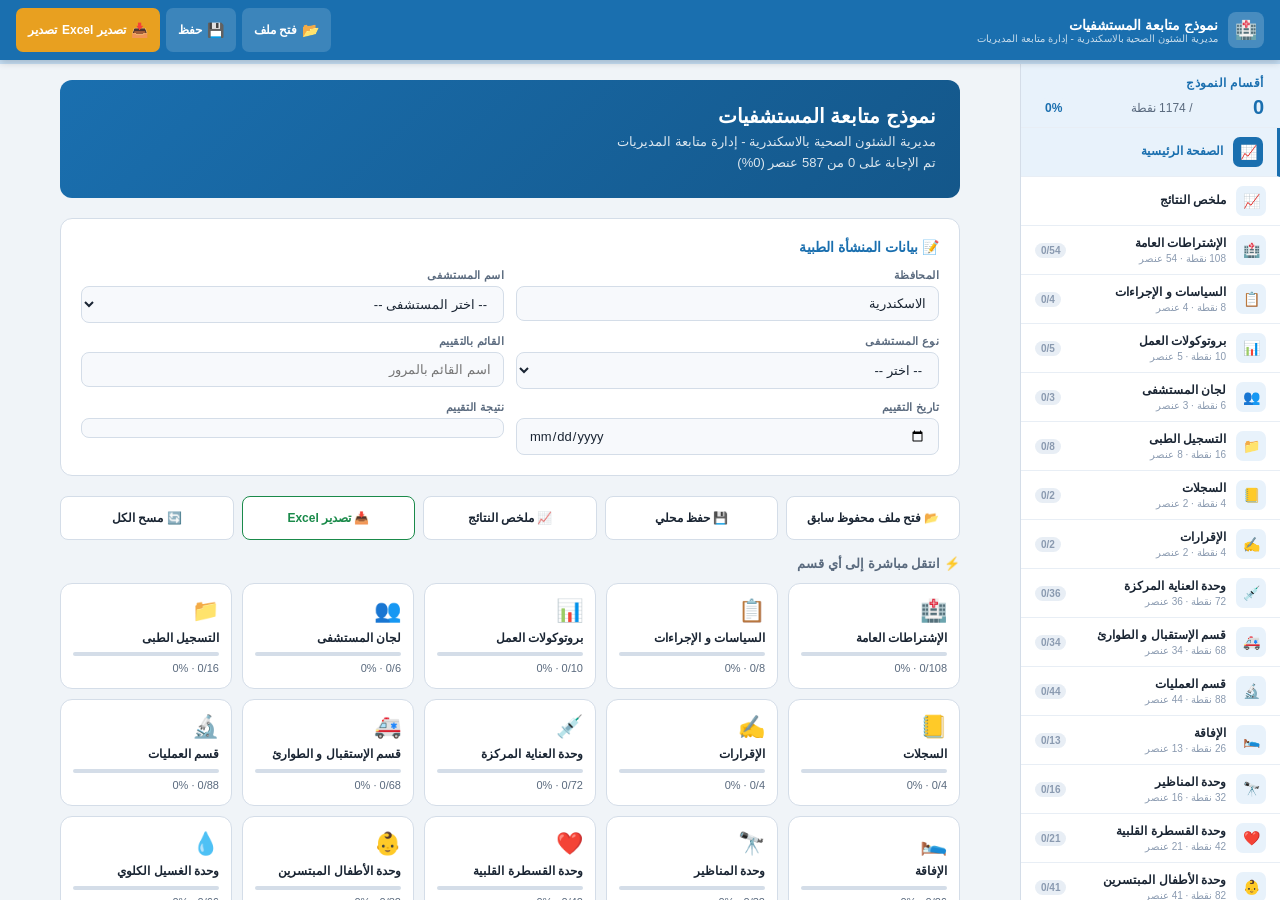
==== commit 5802d246: "Update 1.html" ====
--- a/1.html
+++ b/1.html
@@ -14,6 +14,7 @@
 <script>
     if ('serviceWorker' in navigator) {
         window.addEventListener('load', () => {
+            // Use './sw.js' to ensure it looks in the current folder
             navigator.serviceWorker.register('./sw.js').then(reg => {
                 reg.update();
             }).catch(err => console.log("SW Register Error:", err));
@@ -22,7 +23,10 @@
 </script>
 <title>نموذج متابعة المستشفيات </title>
 <style>
-    body { font-family: 'Segoe UI', 'Cairo', 'Tahoma', sans-serif; }
+/* Offline Arabic font stack - works without internet */
+body { font-family: 'Segoe UI', 'Arial Unicode MS', 'Tahoma', 'Arial', sans-serif; }
+</style>
+<style>
     :root {
         --primary: #1a6faf;
         --primary-dark: #14578a;
@@ -54,242 +58,2014 @@
         --mob-nav-h: calc(58px + var(--safe-area-bottom));
     }
 
-    * { box-sizing: border-box; margin: 0; padding: 0; -webkit-tap-highlight-color: transparent; }
-    html, body { height: 100%; min-height: -webkit-fill-available; background: var(--bg); color: var(--text); direction: rtl; font-size: 14px; }
-    body.menu-open { overflow: hidden; }
-
-    /* ========== HEADER ========== */
-    .app-header {
-        position: fixed; top: 0; right: 0; left: 0; height: var(--header-h);
-        background: var(--primary); display: flex; align-items: center; gap: 12px;
-        padding: 0 16px; z-index: 200; box-shadow: 0 2px 8px rgba(0, 0, 0, 0.2);
-    }
-    .header-logo { display: flex; align-items: center; gap: 10px; flex: 1; min-width: 0; }
-    .header-logo .icon { width: 36px; height: 36px; border-radius: 8px; background: rgba(255, 255, 255, 0.2); display: flex; align-items: center; justify-content: center; font-size: 18px; flex-shrink: 0; }
-    .header-titles { display: flex; flex-direction: column; min-width: 0; }
-    .header-titles .t1 { font-size: 14px; font-weight: 700; color: #fff; white-space: nowrap; overflow: hidden; text-overflow: ellipsis; }
-    .header-titles .t2 { font-size: 10px; color: rgba(255, 255, 255, 0.75); white-space: nowrap; overflow: hidden; text-overflow: ellipsis; display: none; }
-    @media (min-width: 600px) { .header-titles .t2 { display: block; } }
+/* Reset & Base */
+* {
+  box-sizing: border-box;
+  margin: 0;
+  padding: 0;
+  -webkit-tap-highlight-color: transparent;
+}
+
+html, body {
+  height: 100%;
+  
+  min-height: -webkit-fill-available;
+}
+body.menu-open {
+  overflow: hidden; /* lock scroll ONLY when menu open */
+}
+body {
+  font-family: 'Cairo', sans-serif;
+  background: var(--bg);
+  color: var(--text);
+  direction: rtl;
+  font-size: 14px;
+}
+
+.app-layout {
+  min-height: -webkit-fill-available;
+}
+
+/* ========== HEADER ========== */
+.app-header {
+  position: fixed;
+  top: 0;
+  right: 0;
+  left: 0;
+  height: var(--header-h);
+  background: var(--primary);
+  display: flex;
+  align-items: center;
+  gap: 12px;
+  padding: 0 16px;
+  z-index: 200;
+  box-shadow: 0 2px 8px rgba(0, 0, 0, 0.2);
+}
+
+.header-logo {
+  display: flex;
+  align-items: center;
+  gap: 10px;
+  flex: 1;
+  min-width: 0;
+}
+
+.header-logo .icon {
+  width: 36px;
+  height: 36px;
+  border-radius: 8px;
+  background: rgba(255, 255, 255, 0.2);
+  display: flex;
+  align-items: center;
+  justify-content: center;
+  font-size: 18px;
+  flex-shrink: 0;
+}
+
+.header-titles {
+  display: flex;
+  flex-direction: column;
+  min-width: 0;
+}
+
+.header-titles .t1 {
+  font-size: 14px;
+  font-weight: 700;
+  color: #fff;
+  white-space: nowrap;
+  overflow: hidden;
+  text-overflow: ellipsis;
+}
+
+.header-titles .t2 {
+  font-size: 10px;
+  color: rgba(255, 255, 255, 0.75);
+  white-space: nowrap;
+  overflow: hidden;
+  text-overflow: ellipsis;
+  display: none;
+}
+
+@media (min-width: 600px) {
+  .header-titles .t2 { display: block; }
+}
+
+.header-actions {
+  display: flex;
+  gap: 6px;
+  align-items: center;
+  flex-shrink: 0;
+}
+
+.hbtn {
+  height: 34px;
+  padding: 0 12px;
+  border-radius: 7px;
+  border: none;
+  font-family: 'Cairo', sans-serif;
+  font-size: 12px;
+  font-weight: 600;
+  cursor: pointer;
+  display: flex;
+  align-items: center;
+  gap: 5px;
+  transition: all 0.15s;
+  white-space: nowrap;
+}
+
+.hbtn-ghost { background: rgba(255, 255, 255, 0.15); color: #fff; }
+.hbtn-ghost:hover, .hbtn-ghost:active { background: rgba(255, 255, 255, 0.25); }
+.hbtn-white { background: #fff; color: var(--primary); }
+.hbtn-white:hover, .hbtn-white:active { background: #e8f2fb; }
+.hbtn-green { background: #27ae60; color: #fff; }
+.hbtn-green:hover, .hbtn-green:active { background: #1e9050; }
+.hbtn-accent { background: var(--accent); color: #fff; }
+.hbtn-accent:hover, .hbtn-accent:active { background: #c8881a; }
+.hbtn .icon-sm { font-size: 14px; }
+
+@media (max-width: 599px) {
+  .hbtn-desktop { display: none; }
+}
+
+/* ========== GLOBAL PROGRESS ========== */
+.global-progress {
+  position: fixed;
+  top: var(--header-h);
+  right: 0;
+  left: 0;
+  height: 4px;
+  background: var(--primary-mid);
+  z-index: 199;
+}
+
+.global-progress-fill {
+  height: 100%;
+  background: var(--accent);
+  transition: width 0.4s;
+}
+
+/* ========== LAYOUT ========== */
+.app-layout {
+  position: fixed;
+  top: calc(var(--header-h) + 4px);
+  bottom: var(--mob-nav-h);
+  right: 0;
+  left: 0;
+  display: flex;
+}
+
+@media (min-width: 768px) {
+  .app-layout { bottom: 0; }
+}
+
+/* ========== SIDEBAR ========== */
+.sidebar {
+  width: 260px;
+  flex-shrink: 0;
+  background: var(--surface);
+  border-left: 1px solid var(--border);
+  display: flex;
+  flex-direction: column;
+  overflow: hidden;
+  transition: transform 0.25s ease-in-out;
+}
+
+.sidebar-inner {
+  overflow-y: auto;
+  flex: 1;
+  -webkit-overflow-scrolling: touch;
+}
+
+.sidebar-inner::-webkit-scrollbar { width: 4px; }
+.sidebar-inner::-webkit-scrollbar-thumb { background: var(--border); border-radius: 2px; }
+
+
+
+
+@media (max-width: 360px) {
+  .sidebar {
+    width: 85%;
+    max-width: 280px;
+    min-width: 240px;
+  }
+}
+
+.sidebar-head {
+  padding: 12px 16px 8px;
+  border-bottom: 1px solid var(--border-light);
+  background: var(--primary-light);
+  flex-shrink: 0;
+}
+
+.sidebar-head h3 {
+  font-size: 12px;
+  font-weight: 700;
+  color: var(--primary);
+  text-transform: uppercase;
+  letter-spacing: 0.5px;
+}
+
+.sidebar-total {
+  display: flex;
+  align-items: center;
+  justify-content: space-between;
+  margin-top: 6px;
+  flex-wrap: wrap;
+  gap: 6px;
+}
+
+.sidebar-total .score-big { font-size: 20px; font-weight: 900; color: var(--primary); }
+.sidebar-total .score-max { font-size: 12px; color: var(--text-muted); }
+.sidebar-total .pct-badge {
+  font-size: 12px;
+  font-weight: 700;
+  padding: 3px 8px;
+  border-radius: 12px;
+  background: var(--primary-light);
+  color: var(--primary);
+  white-space: nowrap;
+}
+
+/* Navigation Items */
+.nav-item {
+  display: flex;
+  align-items: center;
+  gap: 10px;
+  padding: 9px 14px;
+  cursor: pointer;
+  border-bottom: 1px solid var(--border-light);
+  transition: background 0.12s;
+  position: relative;
+  min-height: 44px;
+}
+
+.nav-item:hover { background: var(--primary-light); }
+.nav-item.active {
+  background: var(--primary-light);
+  border-right: 3px solid var(--primary);
+}
+
+.nav-item .nav-icon {
+  width: 30px;
+  height: 30px;
+  border-radius: 7px;
+  background: var(--primary-light);
+  color: var(--primary);
+  display: flex;
+  align-items: center;
+  justify-content: center;
+  font-size: 14px;
+  flex-shrink: 0;
+}
+
+.nav-item.active .nav-icon { background: var(--primary); color: #fff; }
+.nav-item .nav-text { flex: 1; min-width: 0; }
+.nav-item .nav-title { font-size: 12px; font-weight: 600; color: var(--text); line-height: 1.3; }
+.nav-item.active .nav-title { color: var(--primary); }
+.nav-item .nav-sub { font-size: 10px; color: var(--text-dim); margin-top: 1px; }
+
+.nav-pill {
+  font-size: 10px;
+  font-weight: 700;
+  padding: 2px 6px;
+  border-radius: 10px;
+  flex-shrink: 0;
+}
+
+.pill-done { background: var(--green-light); color: var(--green); }
+.pill-partial { background: var(--orange-light); color: var(--orange); }
+.pill-empty { background: var(--border-light); color: var(--text-dim); }
+
+/* ========== MAIN CONTENT ========== */
+.main-content {
+  flex: 1;
+  overflow-y: auto;
+  background: var(--bg);
+  padding: 16px;
+  -webkit-overflow-scrolling: touch;
+  overscroll-behavior: contain;
+}
+.main-content {
+  overscroll-behavior-y: contain;
+}
+
+
     
-    .header-actions { display: flex; gap: 6px; align-items: center; flex-shrink: 0; }
-    .hbtn { height: 34px; padding: 0 12px; border-radius: 7px; border: none; font-weight: 600; cursor: pointer; display: flex; align-items: center; gap: 5px; transition: all 0.15s; white-space: nowrap; }
-    .hbtn-ghost { background: rgba(255, 255, 255, 0.15); color: #fff; }
-    .hbtn-accent { background: var(--accent); color: #fff; }
-    @media (max-width: 599px) { .hbtn-desktop { display: none; } }
-
-    /* ========== PROGRESS & LAYOUT ========== */
-    .global-progress { position: fixed; top: var(--header-h); right: 0; left: 0; height: 4px; background: var(--primary-mid); z-index: 199; }
-    .global-progress-fill { height: 100%; background: var(--accent); transition: width 0.4s; }
-
-    .app-layout { position: fixed; top: calc(var(--header-h) + 4px); bottom: 0; right: 0; left: 0; display: flex; }
-
-    /* ========== SIDEBAR ========== */
-    .sidebar {
-        width: 260px; flex-shrink: 0; background: var(--surface); border-left: 1px solid var(--border);
-        display: flex; flex-direction: column; overflow: hidden; transition: transform 0.25s ease-in-out;
-    }
-    .sidebar-inner { overflow-y: auto; flex: 1; -webkit-overflow-scrolling: touch; }
-    .sidebar-head { padding: 12px 16px 8px; border-bottom: 1px solid var(--border-light); background: var(--primary-light); flex-shrink: 0; }
-    .sidebar-head h3 { font-size: 12px; font-weight: 700; color: var(--primary); text-transform: uppercase; }
-    .sidebar-total { display: flex; align-items: center; justify-content: space-between; margin-top: 6px; flex-wrap: wrap; gap: 6px; }
-    .score-big { font-size: 20px; font-weight: 900; color: var(--primary); }
-
-    /* Navigation Items */
-    .nav-item { display: flex; align-items: center; gap: 10px; padding: 9px 14px; cursor: pointer; border-bottom: 1px solid var(--border-light); transition: background 0.12s; min-height: 44px; }
-    .nav-item.active { background: var(--primary-light); border-right: 3px solid var(--primary); }
-    .nav-title { font-size: 12px; font-weight: 600; color: var(--text); }
-    .nav-pill { font-size: 10px; font-weight: 700; padding: 2px 6px; border-radius: 10px; }
-    .pill-done { background: var(--green-light); color: var(--green); }
-    .pill-partial { background: var(--orange-light); color: var(--orange); }
-    .pill-empty { background: var(--border-light); color: var(--text-dim); }
-
-    /* ========== MAIN CONTENT ========== */
-    .main-content { flex: 1; overflow-y: auto; background: var(--bg); padding: 16px; -webkit-overflow-scrolling: touch; overscroll-behavior-y: contain; }
-    
+
+.main-content::-webkit-scrollbar { width: 6px; }
+.main-content::-webkit-scrollbar-thumb { background: var(--border); border-radius: 3px; }
+
+/* ========== HOME SCREEN ========== */
+.home-screen { max-width: 900px; margin: 0 auto; }
+
+.home-hero {
+  background: linear-gradient(135deg, var(--primary) 0%, var(--primary-dark) 100%);
+  border-radius: var(--radius);
+  padding: 24px;
+  color: #fff;
+  margin-bottom: 20px;
+  display: flex;
+  align-items: center;
+  gap: 16px;
+}
+
+.home-hero .hero-icon { font-size: 40px; }
+.home-hero h1 { font-size: 20px; font-weight: 900; margin-bottom: 4px; }
+.home-hero p { font-size: 13px; opacity: 0.85; line-height: 1.6; }
+
+/* Upload Card */
+.upload-card {
+  background: var(--surface);
+  border: 2px dashed var(--primary-mid);
+  border-radius: var(--radius);
+  padding: 24px;
+  text-align: center;
+  cursor: pointer;
+  transition: all 0.2s;
+  margin-bottom: 20px;
+}
+
+.upload-card:hover, .upload-card.drag-over {
+  border-color: var(--primary);
+  background: var(--primary-light);
+}
+
+.upload-card .up-icon { font-size: 32px; margin-bottom: 8px; }
+.upload-card h3 { font-size: 15px; font-weight: 700; color: var(--primary); margin-bottom: 4px; }
+.upload-card p { font-size: 12px; color: var(--text-muted); }
+#fileInput { display: none; }
+
+/* Meta Card */
+.meta-card {
+  background: var(--surface);
+  border: 1px solid var(--border);
+  border-radius: var(--radius);
+  padding: 20px;
+  margin-bottom: 20px;
+}
+
+.meta-card h2 {
+  font-size: 14px;
+  font-weight: 700;
+  color: var(--primary);
+  margin-bottom: 14px;
+  display: flex;
+  align-items: center;
+  gap: 8px;
+}
+
+.meta-grid {
+  display: grid;
+  grid-template-columns: 1fr 1fr;
+  gap: 12px;
+}
+
+@media (max-width: 499px) {
+  .meta-grid { grid-template-columns: 1fr; }
+}
+
+.meta-field label {
+  display: block;
+  font-size: 11px;
+  font-weight: 600;
+  color: var(--text-muted);
+  margin-bottom: 4px;
+  text-transform: uppercase;
+  letter-spacing: 0.4px;
+}
+
+.meta-field input, .meta-field select {
+  width: 100%;
+  background: var(--surface2);
+  border: 1.5px solid var(--border);
+  border-radius: var(--radius-sm);
+  padding: 9px 12px;
+  color: var(--text);
+  font-family: 'Cairo', sans-serif;
+  font-size: 13px;
+  transition: border-color 0.15s;
+}
+
+.meta-field input:focus, .meta-field select:focus {
+  outline: none;
+  border-color: var(--primary);
+  background: #fff;
+}
+
+.meta-field select option { background: #fff; }
+
+/* Nav Grid */
+.nav-grid-title {
+  font-size: 13px;
+  font-weight: 700;
+  color: var(--text-muted);
+  margin-bottom: 12px;
+  display: flex;
+  align-items: center;
+  gap: 6px;
+}
+
+.nav-grid {
+  display: grid;
+  grid-template-columns: repeat(auto-fill, minmax(160px, 1fr));
+  gap: 10px;
+  margin-bottom: 20px;
+}
+
+.nav-card {
+  background: var(--surface);
+  border: 1.5px solid var(--border);
+  border-radius: var(--radius);
+  padding: 14px 12px;
+  cursor: pointer;
+  transition: all 0.15s;
+  display: flex;
+  flex-direction: column;
+  gap: 6px;
+  text-decoration: none;
+  min-height: 44px;
+}
+
+.nav-card:hover, .nav-card:active {
+  border-color: var(--primary);
+  background: var(--primary-light);
+  transform: translateY(-1px);
+  box-shadow: var(--shadow);
+}
+
+.nav-card .nc-icon { font-size: 22px; }
+.nav-card .nc-title { font-size: 12px; font-weight: 700; color: var(--text); line-height: 1.4; }
+.nav-card .nc-bar { height: 4px; background: var(--border); border-radius: 2px; overflow: hidden; }
+.nav-card .nc-fill { height: 100%; border-radius: 2px; transition: width 0.4s; }
+.nc-fill-high { background: var(--green); }
+.nc-fill-mid { background: var(--orange); }
+.nc-fill-low { background: var(--red); }
+.nc-fill-zero { background: var(--border); }
+.nav-card .nc-score { font-size: 11px; color: var(--text-muted); }
+
+/* ========== SECTION VIEW ========== */
+.section-view { max-width: 900px; margin: 0 auto; }
+
+.section-title-bar {
+  background: var(--surface);
+  border: 1px solid var(--border);
+  border-radius: var(--radius);
+  padding: 16px 20px;
+  margin-bottom: 16px;
+  display: flex;
+  align-items: center;
+  gap: 14px;
+}
+
+.stb-icon {
+  width: 44px;
+  height: 44px;
+  border-radius: 10px;
+  background: var(--primary);
+  color: #fff;
+  display: flex;
+  align-items: center;
+  justify-content: center;
+  font-size: 20px;
+  flex-shrink: 0;
+}
+
+.stb-text { flex: 1; }
+.stb-text h2 { font-size: 16px; font-weight: 800; color: var(--primary); }
+.stb-text p { font-size: 12px; color: var(--text-muted); margin-top: 2px; }
+
+.stb-score { text-align: center; flex-shrink: 0; }
+.stb-score .big { font-size: 24px; font-weight: 900; color: var(--primary); }
+.stb-score .small { font-size: 12px; color: var(--text-muted); }
+.stb-score .pct {
+  display: inline-block;
+  font-size: 12px;
+  font-weight: 700;
+  padding: 3px 8px;
+  border-radius: 10px;
+  margin-top: 3px;
+}
+
+/* Legend */
+.legend {
+  display: flex;
+  gap: 12px;
+  flex-wrap: wrap;
+  padding: 10px 16px;
+  background: var(--surface);
+  border: 1px solid var(--border);
+  border-radius: var(--radius-sm);
+  margin-bottom: 14px;
+  font-size: 12px;
+  color: var(--text-muted);
+}
+
+.legend-item { display: flex; align-items: center; gap: 5px; }
+.legend-dot { width: 10px; height: 10px; border-radius: 50%; }
+.dot-2 { background: var(--green); }
+.dot-1 { background: var(--orange); }
+.dot-0 { background: var(--red); }
+.dot-na { background: var(--text-dim); }
+
+/* Subsections */
+.subsec-title {
+  background: var(--primary-light);
+  border: 1px solid var(--primary-mid);
+  border-radius: var(--radius-sm) var(--radius-sm) 0 0;
+  padding: 8px 16px;
+  font-size: 12px;
+  font-weight: 700;
+  color: var(--primary);
+  margin-top: 14px;
+}
+
+.subsec-body {
+  background: var(--surface);
+  border: 1px solid var(--border);
+  border-top: none;
+  border-radius: 0 0 var(--radius-sm) var(--radius-sm);
+}
+
+/* Item Row */
+.item-row {
+  display: flex;
+  align-items: flex-start;
+  gap: 10px;
+  padding: 11px 14px;
+  border-bottom: 1px solid var(--border-light);
+  transition: background 0.12s;
+}
+
+.item-row:last-child { border-bottom: none; }
+.item-row:hover { background: var(--surface2); }
+.item-row.scored-2 { border-right: 3px solid var(--green); }
+.item-row.scored-1 { border-right: 3px solid var(--orange); }
+.item-row.scored-0 { border-right: 3px solid var(--red); }
+.item-row.scored-na { border-right: 3px solid var(--text-dim); }
+
+.item-num {
+  min-width: 26px;
+  height: 26px;
+  background: var(--primary-light);
+  border-radius: 6px;
+  display: flex;
+  align-items: center;
+  justify-content: center;
+  font-size: 11px;
+  font-weight: 700;
+  color: var(--primary);
+  flex-shrink: 0;
+  margin-top: 1px;
+}
+
+.item-text {
+  flex: 1;
+  font-size: 13px;
+  line-height: 1.7;
+  color: var(--text);
+  white-space: pre-wrap;
+  min-width: 0;
+}
+
+.item-controls {
+  display: flex;
+  align-items: center;
+  gap: 8px;
+  flex-shrink: 0;
+  flex-wrap: wrap;
+  justify-content: flex-start;
+}
+
+/* Score Buttons */
+.sbtn, .sbtn-disabled {
+  width: 38px;
+  height: 34px;
+  border: 2px solid var(--border);
+  border-radius: 7px;
+  font-family: 'Cairo', sans-serif;
+  font-size: 13px;
+  font-weight: 700;
+  display: flex;
+  align-items: center;
+  justify-content: center;
+  transition: all 0.12s;
+  -webkit-user-select: none;
+  user-select: none;
+  touch-action: manipulation;
+}
+
+.sbtn {
+  background: var(--surface2);
+  color: var(--text-muted);
+  cursor: pointer;
+}
+
+.sbtn:hover {
+  border-color: var(--primary);
+  color: var(--primary);
+  background: var(--primary-light);
+}
+
+.sbtn:active { transform: scale(0.94); }
+
+.sbtn.s0 { background: var(--red-light); border-color: var(--red); color: var(--red); }
+.sbtn.s1 { background: var(--orange-light); border-color: var(--orange); color: var(--orange); }
+.sbtn.s2 { background: var(--green-light); border-color: var(--green); color: var(--green); }
+.sbtn.sna { background: var(--border-light); border-color: var(--text-dim); color: var(--text-dim); }
+
+.sbtn-disabled {
+  background: #2c2c2c;
+  border-color: #333;
+  color: #aaa;
+  cursor: not-allowed;
+  opacity: 0.6;
+  pointer-events: none;
+}
+
+/* Note Button */
+.nbtn {
+  height: 34px;
+  padding: 0 8px;
+  border: 1.5px solid var(--border);
+  border-radius: 7px;
+  background: transparent;
+  color: var(--text-muted);
+  font-family: 'Cairo', sans-serif;
+  font-size: 11px;
+  cursor: pointer;
+  transition: all 0.12s;
+  touch-action: manipulation;
+  display: flex;
+  align-items: center;
+  gap: 3px;
+}
+
+.nbtn:hover, .nbtn:active { border-color: var(--accent); color: var(--accent); }
+.nbtn.has-note { border-color: var(--accent); color: var(--accent); background: var(--accent-light); }
+
+/* Note Area */
+.note-area { padding: 0 14px 10px 14px; display: none; }
+.note-area.open { display: block; }
+.note-area textarea {
+  width: 100%;
+  background: var(--surface2);
+  border: 1.5px solid var(--border);
+  border-radius: var(--radius-sm);
+  padding: 8px 12px;
+  color: var(--text);
+  font-family: 'Cairo', sans-serif;
+  font-size: 12px;
+  resize: vertical;
+  min-height: 60px;
+}
+.note-area textarea:focus { outline: none; border-color: var(--accent); }
+
+/* ========== SUMMARY ========== */
+.summary-view { max-width: 900px; margin: 0 auto; }
+
+.total-card {
+  background: linear-gradient(135deg, var(--primary), var(--primary-dark));
+  border-radius: var(--radius);
+  padding: 20px 24px;
+  color: #fff;
+  margin-bottom: 20px;
+  display: flex;
+  align-items: center;
+  gap: 16px;
+  flex-wrap: wrap;
+}
+
+.total-card .tc-left { flex: 1; min-width: 160px; }
+.total-card h2 { font-size: 16px; font-weight: 800; }
+.total-card p { font-size: 12px; opacity: 0.8; margin-top: 4px; }
+.total-card .tc-right { text-align: center; }
+.total-card .tc-score { font-size: 48px; font-weight: 900; line-height: 1; }
+.total-card .tc-max { font-size: 14px; opacity: 0.75; margin-top: 4px; }
+.total-card .tc-pct {
+  font-size: 22px;
+  font-weight: 800;
+  margin-top: 8px;
+  background: rgba(255, 255, 255, 0.2);
+  padding: 4px 14px;
+  border-radius: 20px;
+  display: inline-block;
+}
+
+.sum-grid {
+  display: grid;
+  grid-template-columns: repeat(auto-fill, minmax(220px, 1fr));
+  gap: 10px;
+  margin-bottom: 20px;
+}
+
+.sum-card {
+  background: var(--surface);
+  border: 1px solid var(--border);
+  border-radius: var(--radius);
+  padding: 14px;
+  cursor: pointer;
+  transition: all 0.15s;
+}
+
+.sum-card:hover { border-color: var(--primary); box-shadow: var(--shadow); }
+.sum-card-title { font-size: 13px; font-weight: 700; color: var(--text); margin-bottom: 8px; }
+.sum-bar { height: 6px; background: var(--border); border-radius: 3px; overflow: hidden; margin-bottom: 8px; }
+.sum-bar-fill { height: 100%; border-radius: 3px; transition: width 0.5s; }
+.sum-scores { display: flex; align-items: center; justify-content: space-between; }
+.sum-earned { font-size: 20px; font-weight: 900; color: var(--primary); }
+.sum-max { font-size: 12px; color: var(--text-muted); }
+.sum-pct { font-size: 13px; font-weight: 700; }
+
     /* ========== MOBILE BOTTOM NAV ========== */
     .mobile-nav {
-        position: fixed; bottom: 0; right: 0; left: 0; height: var(--mob-nav-h);
-        background: var(--surface); border-top: 1px solid var(--border);
-        display: flex; z-index: 1000; box-shadow: 0 -2px 8px rgba(0, 0, 0, 0.08);
-        padding-bottom: var(--safe-area-bottom); align-items: center;
+        position: fixed;
+        bottom: 0;
+        right: 0;
+        left: 0;
+        /* Use the variable we defined in :root */
+        height: var(--mob-nav-h);
+        background: var(--surface);
+        border-top: 1px solid var(--border);
+        display: flex;
+        z-index: 1000;
+        box-shadow: 0 -2px 8px rgba(0, 0, 0, 0.08);
+        /* This is the key: it pushes the content of the nav up */
+        padding-bottom: var(--safe-area-bottom);
+        align-items: center;
     }
-    @media (min-width: 768px) { .mobile-nav { display: none; } }
-    .mobile-nav-btn { flex: 1; display: flex; flex-direction: column; align-items: center; justify-content: center; gap: 3px; cursor: pointer; border: none; background: transparent; color: var(--text-muted); }
-    .mobile-nav-btn.active { color: var(--primary); }
-
-    /* ========== MOBILE OVERRIDES (FIXED OVERLAP) ========== */
+
+@media (min-width: 768px) {
+  .mobile-nav { display: none; }
+}
+
+.mobile-nav-btn {
+  flex: 1;
+  display: flex;
+  flex-direction: column;
+  align-items: center;
+  justify-content: center;
+  gap: 3px;
+  cursor: pointer;
+  border: none;
+  background: transparent;
+  color: var(--text-muted);
+  font-family: 'Cairo', sans-serif;
+  transition: color 0.15s;
+  touch-action: manipulation;
+}
+
+.mobile-nav-btn.active { color: var(--primary); }
+.mobile-nav-btn .mn-icon { font-size: 20px; }
+.mobile-nav-btn .mn-label { font-size: 10px; font-weight: 600; }
+
+/* ========== SIDEBAR OVERLAY ========== */
+/* ===== SIDEBAR OVERLAY ===== */
+.sidebar-overlay {
+  position: fixed;
+  inset: 0;
+  background: rgba(0,0,0,0.35);
+  z-index: 140;
+  opacity: 0;
+  pointer-events: none;
+  transition: opacity .25s ease;
+}
+
+.sidebar-overlay.show {
+  opacity: 1;
+  pointer-events: auto;
+}
+
+    /* ========== FIXED MOBILE LAYOUT ========== */
     @media (max-width: 767px) {
-        .app-layout { position: fixed; top: var(--header-h); bottom: 0; left: 0; right: 0; display: flex; flex-direction: column; height: auto; }
-        .main-content { 
-            flex: 1; 
-            overflow-y: auto; 
-            /* Added 120px to clear the navigation bar entirely */
-            padding-bottom: calc(var(--mob-nav-h) + 120px) !important; 
-            -webkit-overflow-scrolling: touch; 
-        }
+        .app-layout {
+            position: fixed;
+            top: var(--header-h);
+            /* Set bottom to 0 to allow the background to fill the screen */
+            bottom: 0;
+            left: 0;
+            right: 0;
+            display: flex;
+            flex-direction: column;
+            height: auto;
+        }
+
+        .main-content {
+            flex: 1;
+            overflow-y: auto;
+            /* IMPORTANT: This padding must be larger than the height of your bottom nav.
+           We add 120px to ensure the rating buttons and notes clear the bar. */
+            padding-bottom: calc(var(--mob-nav-h) + 120px) !important;
+            -webkit-overflow-scrolling: touch;
+            overscroll-behavior-y: contain;
+        }
+
         .sidebar {
-            position: fixed; top: var(--header-h); bottom: var(--mob-nav-h); right: 0;
-            width: 280px; z-index: 150; transform: translate3d(100%, 0, 0);
+            position: fixed;
+            top: var(--header-h);
+            /* Ensure the sidebar doesn't go behind the bottom nav */
+            bottom: var(--mob-nav-h);
+            right: 0;
+            width: 280px;
+            z-index: 150;
+            transform: translate3d(100%, 0, 0);
             transition: transform .28s cubic-bezier(.4, 0, .2, 1);
-        }
-        .sidebar.open { transform: translate3d(0, 0, 0); }
-        .sidebar-overlay { position: fixed; inset: 0; background: rgba(0,0,0,0.35); z-index: 140; opacity: 0; pointer-events: none; transition: opacity .25s ease; }
-        .sidebar-overlay.open { opacity: 1; pointer-events: auto; }
+            will-change: transform;
+        }
+
+            .sidebar.open {
+                transform: translate3d(0, 0, 0);
+            }
     }
 
-    /* ========== HOME, SECTION, SUMMARY STYLES ========== */
-    .home-screen, .section-view, .summary-view { max-width: 900px; margin: 0 auto; }
-    .home-hero { background: linear-gradient(135deg, var(--primary) 0%, var(--primary-dark) 100%); border-radius: var(--radius); padding: 24px; color: #fff; margin-bottom: 20px; display: flex; align-items: center; gap: 16px; }
-    .meta-card { background: var(--surface); border: 1px solid var(--border); border-radius: var(--radius); padding: 20px; margin-bottom: 20px; }
-    .meta-grid { display: grid; grid-template-columns: 1fr 1fr; gap: 12px; }
-    @media (max-width: 499px) { .meta-grid { grid-template-columns: 1fr; } }
-    .meta-field label { display: block; font-size: 11px; font-weight: 600; color: var(--text-muted); margin-bottom: 4px; }
-    .meta-field input, .meta-field select { width: 100%; background: var(--surface2); border: 1.5px solid var(--border); border-radius: var(--radius-sm); padding: 9px 12px; font-family: inherit; }
-
-    .nav-grid { display: grid; grid-template-columns: repeat(auto-fill, minmax(160px, 1fr)); gap: 10px; margin-bottom: 20px; }
-    .nav-card { background: var(--surface); border: 1.5px solid var(--border); border-radius: var(--radius); padding: 14px 12px; cursor: pointer; display: flex; flex-direction: column; gap: 6px; }
-
-    .item-row { display: flex; align-items: flex-start; gap: 10px; padding: 11px 14px; border-bottom: 1px solid var(--border-light); transition: background 0.12s; }
-    .item-row.scored-2 { border-right: 4px solid var(--green); }
-    .item-row.scored-1 { border-right: 4px solid var(--orange); }
-    .item-row.scored-0 { border-right: 4px solid var(--red); }
-    .item-controls { display: flex; align-items: center; gap: 8px; flex-shrink: 0; flex-wrap: wrap; }
-
-    .sbtn, .sbtn-disabled { width: 38px; height: 34px; border: 2px solid var(--border); border-radius: 7px; font-weight: 700; display: flex; align-items: center; justify-content: center; }
-    .sbtn { background: var(--surface2); color: var(--text-muted); cursor: pointer; }
-    .sbtn.s0 { background: var(--red-light); border-color: var(--red); color: var(--red); }
-    .sbtn.s1 { background: var(--orange-light); border-color: var(--orange); color: var(--orange); }
-    .sbtn.s2 { background: var(--green-light); border-color: var(--green); color: var(--green); }
-    .sbtn-disabled { background: #eee; color: #bbb; cursor: not-allowed; opacity: 0.5; }
-
-    /* ========== INSTALL BANNER ========== */
-    #installBanner {
-        display: none; position: fixed; bottom: 0; left: 0; right: 0; 
-        background: #e8f2fb; padding: 15px 16px; border-top: 2px solid #1a6faf; 
-        text-align: center; z-index: 9999; box-shadow: 0 -2px 12px rgba(0,0,0,0.15);
-        /* iPhone Safe Area support */
-        padding-bottom: calc(15px + env(safe-area-inset-bottom)) !important;
-    }
-
-    /* Modals & Toasts */
-    .toast { position: fixed; bottom: 80px; left: 50%; transform: translateX(-50%); background: var(--text); color: #fff; border-radius: 24px; padding: 10px 20px; z-index: 2000; opacity: 0; transition: opacity 0.25s; pointer-events: none; }
-    .toast.show { opacity: 1; }
-    .modal-bg { position: fixed; inset: 0; background: rgba(0,0,0,0.45); z-index: 1500; display: none; align-items: center; justify-content: center; padding: 20px; }
-    .modal-bg.open { display: flex; }
-    .modal { background: var(--surface); border-radius: var(--radius); padding: 24px; width: 100%; max-width: 420px; }
+
+/* ========== TOAST ========== */
+.toast {
+  position: fixed;
+  bottom: 70px;
+  left: 50%;
+  transform: translateX(-50%);
+  background: var(--text);
+  color: #fff;
+  border-radius: 24px;
+  padding: 10px 20px;
+  font-size: 13px;
+  font-weight: 600;
+  box-shadow: var(--shadow-lg);
+  z-index: 500;
+  opacity: 0;
+  transition: opacity 0.25s;
+  pointer-events: none;
+  white-space: normal;
+  max-width: 90%;
+  text-align: center;
+}
+
+@media (min-width: 768px) {
+  .toast { bottom: 24px; }
+}
+
+.toast.show { opacity: 1; }
+
+/* ========== MODAL ========== */
+.modal-bg {
+  position: fixed;
+  inset: 0;
+  background: rgba(0, 0, 0, 0.45);
+  z-index: 400;
+  display: none;
+  align-items: center;
+  justify-content: center;
+  padding: 20px;
+}
+
+.modal-bg.open { display: flex; }
+
+.modal {
+  background: var(--surface);
+  border-radius: var(--radius);
+  padding: 24px;
+  width: 100%;
+  max-width: 420px;
+  box-shadow: var(--shadow-lg);
+}
+
+.modal h3 { font-size: 16px; font-weight: 700; color: var(--text); margin-bottom: 10px; }
+.modal p { font-size: 13px; color: var(--text-muted); line-height: 1.7; margin-bottom: 20px; }
+.modal-btns { display: flex; gap: 10px; }
+
+.btn {
+  flex: 1;
+  height: 40px;
+  border-radius: var(--radius-sm);
+  border: none;
+  font-family: 'Cairo', sans-serif;
+  font-size: 13px;
+  font-weight: 700;
+  cursor: pointer;
+  transition: all 0.15s;
+}
+
+.btn-primary { background: var(--primary); color: #fff; }
+.btn-primary:hover { background: var(--primary-dark); }
+.btn-danger { background: var(--red); color: #fff; }
+.btn-danger:hover { background: #a93226; }
+.btn-ghost { background: var(--border-light); color: var(--text-muted); }
+.btn-ghost:hover { background: var(--border); }
+
+/* ========== NAVIGATION BUTTONS ========== */
+.sec-nav {
+  display: flex;
+  gap: 10px;
+  margin-top: 16px;
+  flex-wrap: wrap;
+}
+
+.sec-nav-btn {
+  flex: 1;
+  min-width: 120px;
+  height: 40px;
+  border-radius: var(--radius-sm);
+  border: none;
+  font-family: 'Cairo', sans-serif;
+  font-size: 13px;
+  font-weight: 600;
+  cursor: pointer;
+  transition: all 0.15s;
+  display: flex;
+  align-items: center;
+  justify-content: center;
+  gap: 6px;
+  background: var(--surface);
+  border: 1.5px solid var(--border);
+  color: var(--text-muted);
+}
+
+.sec-nav-btn:hover {
+  border-color: var(--primary);
+  color: var(--primary);
+  background: var(--primary-light);
+}
+
+.sec-nav-btn.primary {
+  background: var(--primary);
+  color: #fff;
+  border-color: var(--primary);
+}
+
+.sec-nav-btn.primary:hover { background: var(--primary-dark); }
+
+/* ========== QUICK ACTIONS ========== */
+.quick-actions {
+  display: flex;
+  gap: 8px;
+  flex-wrap: wrap;
+  margin-bottom: 16px;
+}
+
+.qa-btn {
+  flex: 1;
+  min-width: 100px;
+  height: 40px;
+  border-radius: var(--radius-sm);
+  border: 1.5px solid var(--border);
+  background: var(--surface);
+  font-family: 'Cairo', sans-serif;
+  font-size: 12px;
+  font-weight: 600;
+  color: var(--text);
+  cursor: pointer;
+  transition: all 0.15s;
+  display: flex;
+  align-items: center;
+  justify-content: center;
+  gap: 6px;
+}
+
+.qa-btn:hover, .qa-btn:active {
+  border-color: var(--primary);
+  background: var(--primary-light);
+  color: var(--primary);
+}
+
+.qa-btn.green { border-color: var(--green); color: var(--green); }
+.qa-btn.green:hover { background: var(--green-light); }
+
+/* ========== RESPONSIVE STYLES ========== */
+@media (max-width: 599px) {
+  .item-row { flex-wrap: wrap; }
+  .item-controls { width: 100%; margin-top: 6px; }
+  .sbtn { width: 44px; height: 38px; font-size: 14px; }
+  .nbtn { height: 38px; font-size: 12px; flex: 1; justify-content: center; }
+}
+
+@media (max-width: 480px) {
+  body { font-size: 13px; }
+  .item-text { font-size: 12px; }
+  .stb-text h2 { font-size: 14px; }
+}
+
+/* ========== TOUCH TARGETS ========== */
+button, .nav-item, .nav-card, .qa-btn, .sec-nav-btn, .mobile-nav-btn, .hbtn {
+  min-height: 44px;
+}
+
+/* ========== SCROLLBAR ========== */
+::-webkit-scrollbar { width: 6px; height: 6px; }
+::-webkit-scrollbar-track { background: transparent; }
+::-webkit-scrollbar-thumb { background: var(--border); border-radius: 3px; }
+
+/* ========== SECTION ICONS ========== */
+.ic-general::before { content: '🏥'; }
+.ic-policies::before { content: '📋'; }
+.ic-protocols::before { content: '📊'; }
+.ic-committees::before { content: '👥'; }
+.ic-medical_records::before { content: '📁'; }
+.ic-registers::before { content: '📒'; }
+.ic-consents::before { content: '✍️'; }
+.ic-icu::before { content: '💉'; }
+.ic-er::before { content: '🚑'; }
+.ic-or::before { content: '🔬'; }
+.ic-recovery::before { content: '🛌'; }
+.ic-endoscopy::before { content: '🔭'; }
+.ic-cath::before { content: '❤️'; }
+.ic-nicu::before { content: '👶'; }
+.ic-dialysis::before { content: '💧'; }
+.ic-burns::before { content: '🔥'; }
+.ic-outpatient::before { content: '🏢'; }
+.ic-physio::before { content: '🤸'; }
+.ic-telehealth::before { content: '📡'; }
+.ic-isolation::before { content: '🛡️'; }
+.ic-pharmacy::before { content: '💊'; }
+.ic-radiology::before { content: '☢️'; }
+.ic-blood_bank::before { content: '🩸'; }
+.ic-sterilization::before { content: '🧪'; }
+.ic-laundry::before { content: '🧺'; }
+.ic-kitchen::before { content: '🍽️'; }
+.ic-morgue::before { content: '🏛️'; }
+.ic-waste::before { content: '🗑️'; }
+.ic-admin::before { content: '📊'; }
+.ic-staff_housing::before { content: '🏠'; }
+.ic-customer_voice::before { content: '⭐'; }
+.ic-summary::before { content: '📈'; }
+
+#installBanner {
+    padding-bottom: calc(15px + env(safe-area-inset-bottom)) !important;
+}
 </style>
 </head>
 <body>
-
-    <div id="installBanner">
-        <p style="margin:0 0 10px 0; font-weight:bold; font-size:14px;">📲 ثبّت التطبيق للعمل بدون إنترنت</p>
+    <div id="installBanner" style="display:none; position:fixed; bottom:0; left:0; right:0; background:#e8f2fb; padding:15px 16px; padding-bottom: calc(15px + env(safe-area-inset-bottom)); border-top:2px solid #1a6faf; text-align:center; z-index:9999; box-shadow:0 -2px 12px rgba(0,0,0,0.15);">
+        <p style="margin:0 0 10px 0; font-weight:bold; font-size:14px;">📲 ثبّت التطبيق على جهازك للعمل بدون إنترنت</p>
         <button id="btnInstall" style="background:#1a6faf; color:white; border:none; padding:10px 24px; border-radius:8px; cursor:pointer; font-size:14px; font-weight:bold;">تثبيت الآن</button>
         <button id="btnCancel" style="background:transparent; color:#666; border:1px solid #ccc; padding:10px 16px; border-radius:8px; cursor:pointer; font-size:13px; margin-right:10px;">ليس الآن</button>
     </div>
-
+    <!-- HEADER -->
     <header class="app-header">
         <div class="header-logo">
             <div class="icon">🏥</div>
             <div class="header-titles">
-                <div class="t1">نموذج متابعة المستشفيات</div>
-                <div class="t2">مديرية الشئون الصحية بالاسكندرية</div>
+                <div class="t1">نموذج متابعة المستشفيات </div>
+                <div class="t2">مديرية الشئون الصحية بالاسكندرية - إدارة متابعة المديريات</div>
             </div>
         </div>
         <div class="header-actions">
-            <button class="hbtn hbtn-ghost hbtn-desktop" onclick="openUploadDialog()">📂 فتح</button>
-            <button class="hbtn hbtn-ghost hbtn-desktop" onclick="saveToLocal()">💾 حفظ</button>
-            <button class="hbtn hbtn-accent" onclick="exportExcel()">📥 <span class="hbtn-desktop">تصدير Excel</span></button>
+            <button class="hbtn hbtn-ghost hbtn-desktop" onclick="openUploadDialog()">
+                <span class="icon-sm">📂</span> فتح ملف
+            </button>
+            <button class="hbtn hbtn-ghost hbtn-desktop" onclick="saveToLocal()">
+                <span class="icon-sm">💾</span> حفظ
+            </button>
+            <button class="hbtn hbtn-accent" onclick="exportExcel()">
+                <span class="icon-sm">📥</span> <span class="hbtn-desktop">تصدير Excel</span><span class="hbtn-mobile">تصدير</span>
+            </button>
         </div>
     </header>
-
-    <div class="global-progress"><div class="global-progress-fill" id="gProgressFill" style="width:0%"></div></div>
+    <div class="sidebar-overlay"></div>
+
+    <!-- PROGRESS BAR -->
+    <div class="global-progress">
+        <div class="global-progress-fill" id="gProgressFill" style="width:0%"></div>
+    </div>
+
+    <!-- SIDEBAR OVERLAY -->
     <div class="sidebar-overlay" id="sidebarOverlay" onclick="closeSidebar()"></div>
 
+    <!-- LAYOUT -->
     <div class="app-layout">
+        <!-- Sidebar -->
         <nav class="sidebar" id="sidebar">
             <div class="sidebar-head">
                 <h3>أقسام النموذج</h3>
-                <div class="sidebar-total"><span class="score-big" id="sbTotalScore">0</span><span>/ 1174</span></div>
+                <div class="sidebar-total">
+                    <span class="score-big" id="sbTotalScore">0</span>
+                    <span class="score-max">/ 1174 نقطة</span>
+                    <span class="pct-badge" id="sbTotalPct">0%</span>
+                </div>
             </div>
             <div class="sidebar-inner" id="sidebarNav"></div>
         </nav>
+
+        <!-- Main -->
         <main class="main-content" id="mainContent"></main>
     </div>
 
+    <!-- MOBILE BOTTOM NAV -->
     <nav class="mobile-nav">
-        <button class="mobile-nav-btn" id="mnHome" onclick="showHome()">🏠 <span>الرئيسية</span></button>
-        <button class="mobile-nav-btn" onclick="toggleSidebar()">☰ <span>الأقسام</span></button>
-        <button class="mobile-nav-btn" onclick="saveToLocal()">💾 <span>حفظ</span></button>
-        <button class="mobile-nav-btn" id="mnSummary" onclick="showSection('summary')">📈 <span>الملخص</span></button>
+        <button class="mobile-nav-btn" id="mnHome" onclick="showHome()">
+            <span class="mn-icon">🏠</span>
+            <span class="mn-label">الرئيسية</span>
+        </button>
+        <button class="mobile-nav-btn" id="mnNav" onclick="toggleSidebar()">
+            <span class="mn-icon">☰</span>
+            <span class="mn-label">الأقسام</span>
+        </button>
+        <button class="mobile-nav-btn" id="mnSave" onclick="saveToLocal()">
+            <span class="mn-icon">💾</span>
+            <span class="mn-label">حفظ</span>
+        </button>
+        <button class="mobile-nav-btn" id="mnSummary" onclick="showSection('summary')">
+            <span class="mn-icon">📈</span>
+            <span class="mn-label">الملخص</span>
+        </button>
     </nav>
 
+    <!-- MODAL -->
     <div class="modal-bg" id="modalBg">
         <div class="modal">
             <h3 id="modalTitle"></h3>
-            <p id="modalBody" style="margin: 15px 0;"></p>
-            <div style="display:flex; gap:10px;">
-                <button id="modalConfirm" style="flex:1; padding:10px; background:var(--red); color:#fff; border:none; border-radius:5px;">تأكيد</button>
-                <button onclick="closeModal()" style="flex:1; padding:10px; background:#ccc; border:none; border-radius:5px;">إلغاء</button>
+            <p id="modalBody"></p>
+            <div class="modal-btns">
+                <button class="btn btn-danger" id="modalConfirm">تأكيد</button>
+                <button class="btn btn-ghost" onclick="closeModal()">إلغاء</button>
             </div>
         </div>
     </div>
 
+    <!-- TOAST -->
     <div class="toast" id="toast"></div>
-    <input type="file" id="fileInput" style="display:none" accept=".xlsx,.xls" onchange="handleFileUpload(event)">
+
+    <!-- HIDDEN FILE INPUT -->
+    <input type="file" id="fileInput" accept=".xlsx,.xls" onchange="handleFileUpload(event)">
 
     <script>
-        /* [DATA CONSTANTS - Same as provided in your original file] */
-        const TEMPLATE_B64 = "..."; // Keep your base64 string here
-        const ROW_MAP = { "general__0": 13 /* ... rest of map */ };
-        const FORM_DATA = [ { "key": "general", "title": "الإشتراطات العامة", "max": 108, "subsections": [...] } /* ... rest of data */ ];
-
-        /* [APPLICATION LOGIC - Same as provided in your original file] */
-        // ... (Include your existing scores, meta, getSectionScore, etc. functions)
-
-        // ═══════════════════════════════════════
-        // INSTALL BANNER LOGIC (FIXED FOR iOS)
-        // ═══════════════════════════════════════
-        let deferredPrompt;
-        const installBanner = document.getElementById('installBanner');
-        const btnInstall = document.getElementById('btnInstall');
-        const btnCancel = document.getElementById('btnCancel');
-
-        // Check if already installed
-        const isStandalone = window.navigator.standalone || window.matchMedia('(display-mode: standalone)').matches;
-        // Detect iOS
-        const isIOS = /iPad|iPhone|iPod/.test(navigator.userAgent) && !window.MSStream;
-
-        // Android / Chrome Logic
-        window.addEventListener('beforeinstallprompt', (e) => {
-            e.preventDefault();
-            deferredPrompt = e;
-            if (!isStandalone) {
-                installBanner.style.display = 'block';
+        // ═══════════════════════════════════════
+        // DATA CONSTANTS
+        // ═══════════════════════════════════════
+        const TEMPLATE_B64 = "[base64]/ejGYbCz7DbO1L0oZgnyj1VQuK+cJY0LhSG6dYwE/XUMuqOWuA3g8GD7QyOoAOeYgaZDx6gZotZMhe1zi9JbG6IdnzNi5alUSomB/n6ckMB9IfpTBrpahYwL3RpeZHXHnHVGBmivGtsP4Owf9wiCu/mQ4NurwPLKYTHLIpc+GdKSSna0lXxs2/jZkX50VOUJq6FhVwUy0U1qzw1gHjvgUIShZpLBQTesd9xj8Fe5qG4ZVB4v6ScA9HwBMCND0vR0gyPYY+bCT4a5c9ifY5t8wB/wwOe+nqAIfaPRzcsVVEoN3L5XXvhM754nmdOmM99rqD/1d/15oxO7coBC4I2DfnqUO+d8SmvPh3Q7yJOPAT3jTdfOMfAAAA//8DAFBLAwQUAAYACAAAACEAtVUwI/[base64]/DMAyG70j8h8j31d2QEEJLd0FIuyFUfoBJ3A+1jaMkG92/JxwQVBqDA0d/vX78ytvdPI3qyCH24jSsixIUOyO2d62Gl/pxdQcqJnKWRnGs4cQRdtX11faZR0p5KHa9jyqruKihS8nfI0bT8USxEM8uVxoJE6UchhY9mYFaxk1Z3mL4rgHVQlPtrYawtzeg6pPPm3/XlqbpDT+IOUzs0pkVyHNiZ9mufMhsIfX5GlVTaDlpsGKecjoieV9kbMDzRJu/E/18LU6cyFIiNBL4Ms9HxyWg9X9atDTxy515xDcJw6vI8MmCix+o3gEAAP//[base64]/6HMHebdhUR2XQvIuxV6w8IybQp2yYhM3703xsqul1Y1ksvA2+Gee/Nx3b3NQ7iAxP1wSuoihIEehNs7zsFb83zzQMIYu2tHoJHBRMS7Orrq+0LDppzE7k+ksgsnhQ45vgoJRmHo6YiRPS50oY0as4wdTJqc9Adyk1Z3su05ID6hFPsrYK0t7cgmilm5f+5Q9v2Bp+CeR/R8xkJSTwNeQDR6NQhK/jBRfYI8rz8Zk15zmvBo/oM5RyrSx6qNT18hnQgh8hHH38pknPlopm7Ve/hdEL7yim/2/Isy/TvZuTJx9XfAAAA//8DAFBLAwQUAAYACAAAACEAFI81ytwBAADCAwAADwAAAHhsL3dvcmtib29rLnhtbKRTTY/TMBC9I/EfLN+3TkKp2CjJCrogekGrZT8uvbjOpLHqj2A7pP33jBPCVvSyiEs8YzvP896bKW6OWpGf4Ly0pqTpIqEEjLC1NPuSPj58ufpAiQ/c1FxZAyU9gac31ds3xWDdYWftgSCA8SVtQ+hyxrxoQXO/sB0YPGms0zxg6vbMdw547VuAoBXLkmTFNJeGTgi5ew2GbRop4NaKXoMJE4gDxQOW71vZ+RlNi9fAae4OfXclrO4QYieVDKcRlBIt8s3eWMd3Cmkf0/czMoYX0FoKZ71twgKh2FTkBd80YWk6Ua6KRip4mmQnvOu+cR1fUZQo7sPnWgaoS7rC1A7wsoFFuL771EuFp+lymSWUVX+suHOkhob3KjygCTM8XsyWWbaKN5HURxXAGR5gbU1ADX+r/796jdjr1qI75B5+9NIBNkWUrSrwy0XOd/6Oh5b0TpV0nW8fPdLfdmJ7awejLHbG9kxifunfP4jMRWTLkO5U0hT/Tb0qYgM/SRj8i4gxJcdnaWo7lBTH4XQWD+P2s6xDi7JeYw9TMu19BblvA1p2/W70hJ1Bjy2PT4wrMaPV3+MYpDhbcd1EN9HaXGLgNnU6Vj//JrgSaG1c4sUJfh6/6hcAAAD//wMAUEsDBBQABgAIAAAAIQANmIiwKYwAAL25AwAUAAAAeGwvc2hhcmVkU3RyaW5ncy54bWzsfdtuXGd65bUN+B02dDGQgJZoy2q347EZOJ7OdGM8iWE7DjB3tCx3E5Aoj8jujOfKkijqYANzMS8QNVsSRZ1IkZJMIchFnqIquZsX6FeYtdb3/Ye9a1epSNbexV22E7elql1V//E7rm997//1/7pwvvjjuUvLixeXPjj21qk3jxXnls5e/Gpx6XcfHPuHz//25LvHiuWVhaWvFs5fXDr3wbFvzy0f++v5N15/f3l5pcBnl5Y/OPb7lZVv3pubWz77+3MXFpZPXfzm3BLe+fripQsLK/jrpd/NLX9z6dzCV8u/P3du5cL5udNvvvnO3IWFxaVjxdmLf1ha+eDYr949c6z4w9Li//zDuY/SK/PvLy/Ov38J//8J/mf5fxd/XDiPMb5zbA4v/e3FpRV74fPFC+eWi78790/FpxcvLCzx3a8XLiye/9af5wtz+gqN+L3lbxbOYiYY0vK5S388d2y+4D/vz63wsfR7X+Jj8TdPH/w35/s3ek9793rbvftF715/tfes96j/Hf7Sv2F/3+l/F//vKp5Yi0OZ4/zzNZjYmDSQO70n2bj613rb/au9p/1bHNtq7yHG/SSMebu3h4/wnTgF/GXMgR5iw+ZrBqqhXNMgMeZNTGEDL9nI8MITDHMb/97rbY43vtNvVjf30sJXiyu4EAvniw8vLXy5ePYAZ6qV357vX2vnd7gNWNu9/q3ssH7H09Pe7/c2+1fw+7fGnfNbA5d2X/uqo9e/hptwr/eo9+PYp/3MIUTF33045pV6twkZ2LvT28V92saEX/D6FOGmvTfmqA4z9bdOSbT017DU9/rXMjkDQSkp8BhX+xrHNWI4kxHY2PL+ZawEZMpG+adtjNf6VzQWyMnL/Vv+Wm8Hn9jFCzcL3ZRVTEVCHn97BEn6IP5tDycZcqp3/9TwdZ34RLZ7dyEUdyTDOa11jBcyvbdtKx0Xd2CGvPVjzIXqDM9d793j9Ld7D3t7I6Y3KUVGE2RQofPO+gbiP9Bd+5712FtYM+33YB1VjYmJbOdfrv5LOGt7FEzFG6+Hl7Cdu1KC5dd2cAZhUPhz67w+/av9tQKPP4aSvNne+cN4b/Se9x7h6OmM4ArALMK+7PF6Q7LzaNr15gu8MJJApnc2+mu4VrqKfP0xDppsEbudm9jkZ/j0aoHJrRYSXhv9KxBfeA4f45fdL8Y9jYcRYqddiEFPYZj8VZdd0dRqXHbdwi8+7D0p+texIlqOTcpULi5FlVYM67yDv9qK4nm+K7nlFilkg7bidrwGOuYux/zPLsUal2FhQjox3ObLXFQb8i0zVDEznCMdD5qpuBp4bE0G9kNO29/0acs0tIsUvyeKej4T5HjTU4OJPWTk4eTyAF/TPJ5QLduhh8WLUUbdxItkyyIjLS1N4zuzhqV6jIHglFCm0Ld5jMvnPsIdLSSNiU2M+6GNnc9oi8x8p02Z1CY+i2uL7/me2zr08/CfGled9XqlwE2yKduMs9maQNYawArovaQ40pTbEDtvQ+zEW+73QAqiaWmjO3lP8ob/g+nfoAD2xcgEDw+FSWNZPjQ7Tp8psJj3pLXkbg67CxvpnqxTT/D4D9hcjd9VXjOfaTzE2OIbPPl+biWM0iroMW2DHYskhnlncNQpnaX4rrUnRN0MpKmmnzdVe7+Y85HIhuOFhiEn0aMbepf7Kp22SZVAhUrlVhyHJUFrj8cPX2fCmZr+AdQvDUIYj3gLxu6JFqa4CsH9lGdjuFw1g+FpMCYeY0ufySTBx0ZZCJMxxyETxhiiDCWoM4wVq/wQa4tFRESDii9YUfQ7+teL9+yyQ1Rqr6QAaElRZ+jQPcN/EXhqPqI0xBCP1ggHjrWGpSaz7glsOIoKxsBoicJmyQ5L9JQY3IGw56FcpSWPScOs48XilYOj5aeY+qdxsxsCjNZ0CILx3DNe1rtv5rVbra791nsvOFdKQzdhsY07moGb4+XnX8r+9ad5lW70b9Z97yMuFhfhjgyc/v+R3N1s/HbxSmPxKccfIQzDIfB+m0zkSUW0wCa63XsOQ1PvwN7XVlIM1PmQjY+a0ZtnNCkwPKrsYCVu4mI9NhuxOjST5bKuSmIkc56iDd2WoYgzByFKIesBMK29ORk7dHp4q2674VVzT9qwQc6Y64NruZZMvU0cAFp/fimC5Ze8kLCCReOWyiNcFBmjIcCxBjNtPYyMu65h0k6NUe/N/[base64]/I8IocxmT0aOUtckIewBKHjbBXyecBBk4rr3bZto2aChmh6V3ZpmVpoRV5nOYmFPaAstGAA7U4FjnyHfIS8J7DmKSeD+VQJe1ORVbbskTZIoiA6uy3N2AwJy8rJaD/+9psneI8RqrdYK/JfTRuv9fYd4t1hNzCa6P/JENBlQBzKzvOarKEUelGkgCnRpkOQuFcFbWfKddtumtP3GMGXxWn+zLZMG5mZAyN13TAtGxoLa3LIonkvcc1MjtPz1N9yywuC082ToD2asovrT4QC0swuPMA1fAAPHyrUrNoYoYAbg8uFTYFRKFOW8n+4qvWItklDCMpoUVML0r50u/MxRO4zk7AKe8rY5hWH2V78Vbgv+4nN/yNAEARCLGcIgnlMsJHo/pCIk5QK74lChVTr9BtMWwT3B+d51+AFTOoIZ+CRb67sOpyUB5QUjPBiwfgaozHMYNGCwOFKdyOcLhwiarPyD5vlgB2YnkNJwW3hbUYhFGtkeIH5fngdnBe8LLygPANtHF50Wg+lmICsH3op7+FwtbibvByvxbuBdXyEq/xjMDDo4cpRCbgQjJlaaJNhFhOpSEpy+3v3Jf//TPvhlN+PId+LX8NGamm6dvSHr9R1nn+6dL5Sf/J10tmOpnyNFs+jtOnYTE+ySznKDnmEPz6nkJIYQ0h9FbKdKTEXnuu8o0rgMOzTZIYRY4DEtMDmBk4ox1U3lhCeMKmwKvtW1m/NuOOzmT+uI40rwHx/MJof48fh0GJbzc2hhVP727gSDD/Ui7SBVWUU6jmNwuxbKQafMH4UFOZVzrW/2nigsmx7YrsxOORvJJMtmGxhLkzOQmY4AXBOQ4Ylinhp1uC/hlA7c2PBynkB1QsoVAxPW1oF1o87UB4UIeTsclSk0guIPTUcmhkWLrQ4R3ZNuTLIYId5SilpsebCNAmnu6V/HbaW5RGS+9KsmTnEOjbDxtJzJsl16K/[base64]/vlkwhFjqputhWCgQZF+CiMkZfipgd+OYIAdGkfKC6SHeJE2YQd6XMDifbdNu2x6QIayQjdOAdU7eJ45oC38NqTg4JRbAL790gOnBrxDVBqTbz5viwtqP6V1dvRQ8xG1Uogg87Sb/mVGpaHpTemPwMxOMu4JYyJHMVWk/hgzfqsC8vzsv31a/ObXH/4Xve6I9vkzb/L8tBKPxhViuv5JC5fiHb8Ue8w1IVLT+IVQDHqYraFwYLQl2ljrFq+Gp4hTMFpaOwuQ6dZkuKrGI7zKq8JlR8ptVDHEZO4qIidQcFAJBjxGaK2F4/2rEtiZ4byGD/[base64]/zwZQXLTQ1Hz1ZZRwUQE2wAvbYE8KC7E3PisJiBrZDHMF5UoekrZDHrBEaRQkfI3ADQSpvAGzeHxJyNgDNF/QNebtoyZJySLr7FsOHnMG6v4bJCkNFgqT24hSzAuav4u9x/uC2SRnTakGAGCoFef6sAZcYE6ST1tpR0xLlAyMJiSQIf7CJKdbU4jhODS6j4NFMMAINguOZm8iqwrAY5iN4oxFKpOOQwcHw7xQz9S67fRLw//DNXFG+9+W7zqn5IWsdkMaM4hDfksew7jlMxv3XcyquJx0N03lhHoDV89UD12J9wtC1FLohorHjCruOg0MopkK1Q8CpMW5+LpaaetgLgg9oiRF2QSuyvNpaqsRLTfIamJykOTK/iRIe/4GYaEMzw7iGHUJwsegmIwLBO+oy+zaAht4v/993/tRW14ERIX/b+JHTa/ex9uj38eXwXbwxTAY6xR0YHJyb7rnJxLsZkKTFhEwnXEybb9JBFaOIoaj7JYA9hc/cxp1P+DyaHVx6PCyObfHCudP4YUKsLWcd6n9rj01TKJKYnbKdyOxNHhUmbm3Y6DAkXSytlizF4iy02PWrxeRp4Bu/ENrIYwhNAFKaKL9pG8ttsm7SZA8eXYX6CBa+lI2W4B9aNyZCSSLwmtOAN6CHIIBxifnkwTGJWZpdJKV3scHDwzGNEa+3SK96Gd/BVz6JNl8E99KGyBc77DfWWnzE/atM+adyWwcVMuUKMeUrnrFKCX057Y9uY7X7OADSnwGAq4+n6C+xJbMdOeM9Cv3v9m7bfEs2obAgeBvECjK5S3kRBQfFNeRjPhAyS0plgnSWeiWDPSl7e3JdRsOj0a2N8U5wu8/sOJHdfLno50q6b+try6tCoBSDCM2XPcYVf6Kk3Xud1wLLZXcZCYRUMlRi/IEjFqctEs6YGIfGsLEZ2KdbbIAjvYNDSwY4yQOaoIvo8ARZXt2PDL8Iabpwa4fo2ZqsFU22uaMFKm8fMWYRAWCDTOClZZ/7yVKIzf7nyQhkNN7uRyK0MMnPomSJO5USs5gmFPQ27XBxk/[base64]/zAfpo4R5kYujaOhFQkPv9FG1dxw1fLOtDSL2/7mAnrwwaptofda0rYMbTgaOhdB7ZGn6PcNOYkqY8h2BGWUgTK7OhUeG/S8pUSNKDFw8j15FupTcWApO7bowys6xMVLstsmYEc7QOVVJvKERS9TSgUCE0cflQXeNLkfa5EDHQShgsbrB31lwT4WQKhoN3PNMl9VOqrxDC0DsXQOvCaQdcV3CRmE75XG++phwl/aUgQCgp88PFaqiRwg5/YAYRrmO/mtQC3zvBHsfE2y7EaobCM2eBsrkvQ55CE+vYuABfJdXl/[base64]/jz5CeK3oI/zYBwaQaOcF8kTEriDssLi4uPGX4w8A9v8q/gms7fPgdJUGkgOL8bPKhMRqiaCHwkVkLN158zKap0pkOtQaRYI9Cinx4XBn7d2NsCiJSjSuZ3gCD0coOT/pVXruclV2xW4DMzYozxt4ROb0ZUQAM2M5BAqpIR5mpIGRTyLtcIza43zC65Y5wbsJRXczGe07gmVa0FyHmHG0J3mqibwEuB2eYlAsMCYUTwyua5laRc6QRGHmzwa6C/3e8HxEmh43GBMrFRiVkxL+LEsGCQozpjX7mxOQ2kZwv7AYSF5gKZh6PWkQCBy0MBeZV6Q9ihkDAc6ly9P1KH2J5cXCyT6BIxttsQHO66oAOwqlqVpfZAbtdDmCbtiRRY4GK/fS/Tiu1rowAioS5l9DHYSkqiohput/vdWCA+bQg1jnObXQHRcd9yoyIshuSUJhqIpqrBJxRHG521R1DFK57C5nRDpX9j16Q0pirHNzS1YxbAv6eXfdc4VEIHEwlFq3JGGeNUUtU24DsBqM0dToqMmwIR8FivySdvNvYCQ8c+bvlA2B0s8g2Y7EVX/VdVjmaQwrmSw9SQsLK5+Y83tEe27JqEhJ/rAdLFyHYnPYov+WMvoBLE7HLmhRXcOsgqGr2zl6giXojOlA12E52tRMqPhK55R8OHMjbKS8+r6EtA3mI5FICFXUzX1iDS3apuXI7hsvDgtxd22+5McgN6HsVNJtykmEnyGySSZVHMkvhxgPtJCCmIekyaDeMcCSUavSBsvU/kZeaZBVGTjnX/[base64]/NzEkJuK7CBEGAhMqsEEVtjeQEhfUieWiDBz4ysV/Y0BOIkTLDed9x1EWlJAYlhWK2YjF98O9WmZhF6Sn6HYuzFPE3RLVtZDtEEl5NwO54LAkBbFReLBCsyMTcgQFIElj+nF4pe/[base64]/2g3HexDc1D3AknZhKHXu8o6UKy5cwTZQwY7UXYAbY1e9bQSDTVQzRYPrzlFssobWqM0v3MWshLmyQ8BmgDneFGRsrq6ivw23j+jBNDB5QZ0Zl2I0NZ1hmZUa5imRuTe28hhga9YESkFnVDKWuuWSl3ijMGVGSDXxUCXSUZ/At4SDMKQCFJ0z8pk/y/IDOxPBRE8YMPsmTE+2kl9mYmyYBlZURvZJbdzKN01ikoLW1E2oVhD7SUseowL+IcYJbHQsrAj3zKGgRoECG6WnxWVHAAqZT5Ult5ZSnCxrnEpffg42u/mxPQnrN32tjjFnDBGroTfE8OuO2lBSRr4yJIeRvl9Pt5mldTt/JYI1im51HPwyS9SOK9JV6XdxsrTpqk2V9GBS5ApxlPsUUf/Y64p2Q8VazWO57HDRo99m3F768eH5UK2AKxfGDJYfvW80Yl7JIVNjbkdug9Iep3aZQgloZpIGFaJ9DmIrtwump6YBUnzUnEY+S6xenHn51cfbc0soldGYeG4xcxU4cvX1M5bqABxLf6xSTdyzJ5x0WoEEFR4FWAtow/+eA4aujvBAEeREMaD6ZLGBhlqmKRcfEeIMl6BAoRXQh/TODq4EsMpYAqMjgo96sXvYZnLTcb1gOQLoFklIAoS8rYkvdLHLoLG0hAhrCKk/M/O3win5CjhnAQH/jcY2QDgjDSLSopBSmR/MQViI0OiNYFo1DflJhCwhF79LDXKaTHlCKskwI/Aeor6KYcHuJKRU4TDNzWRi1C3Y1Y1nIZDG+4f/MjkzIe3kouqVyEI8Oz9J26pir2xUiWNJ6I8OOk2VfGAJuDjwZJdBZwyH5VxaQDJjZE0OSyHuIUN82zXkaNKnFX33HEnUOgxFUbp8bC04iqp6BFePmy9Lqv/lPCxe++c+fTMMloL5mqVSWY1YyXIBpQq8b3tDs8La6pdA3lRbk1h+TRVmBXS1BWePu6hCymOsyNNd09osQ/+b3xSsg2twT3TLvZ2qproiDjEUYsU2Spc6sLEtBb2ieWHSGkCx9NcY7U6GAts6BrCMrlCYR2hxKjBsK7Zq9VqrUYSIgZYBeWbpw+LBHWUwqS8WoAkP9Y9+1rGd3jjvKxG/63lFlZj9v4sULC0ujgmLDGpuVdB0XO79zjL6rgihre8jrBzWC/hsiarKGxMRLh6pYfgQ2E1h0LTBgNXnNSk8gK5UrEK0xhUUN/w0yOKHQy5gHPHuGLl4lWaSeiA5vSbaY59fS7LOa11Kdt/frSD3NG545xl5mKPK4awQ6kK45KfwUtNbc/uOHkM8PshIzRAm0tzTfDY2+k1uDfSbHJubHbB6a5cDEAYG3lWKh8hcclQ67heXzzKKLePTf/9Usaf0g/ohGUOm3mZkg1BWhRSQjhBtI3QpJmmfeZqTMw9nDq6E/yb//a28L34UvSVt8ovnz5h3wUlkg822cJM8IE13qEh0717ZBUTBte30KZgRruUGQC4kk5FNc/[base64]/EbyjjK9RUUVoicEiAsmOH2A6v5G+ZOEp85QjvgWpO/1gH8iXZbowGkskSoGp9TojtU22BTKjrCqCLQTd+RgUKtR7n9/0GKlo5drxMwC16ZyiupKQA27LTZsJwGNfRe9gCuCVfKqE2KLSG3CT1uWAlrPuujorsW730apV8sYhByYBmOayHdvaeHtayouuS/oAXMT+wgetA7GSAA9cVbJI0m4J8NNGvxQSmFLUGT2tSkjyojcTfjJgEI6gFdxBPEqGYbRsYIZWM2a2dMrJHYndXG1Si4S3xpZC/4eGkA7rE1GSqq6nYm1yuqtY1N2gSpTMvNQ3beOoECGQpJriw0mrxThQI7mFeAytUqXE5RakQUTCy4QMsBPQ1yhRWwp9Sar+rLWaNQP6paoA20Ts9Bxmh4ZsATgjfmbqCl42PHeCNUNOSE6mV01k/0FF0uQ4hEu0sgc2VE8EFFB152IMlGcxdQQAMKixAvDgJxIpHobJw7cW/hoLww07gs7YoHbkSHTGTLTkpVWcwhe3a9hdlZi9EIw8hz7Jkv0xZtg6Grw6vUvz9ItqFkPhsPEi+KQyVDkPIN2d93slYlwAzuF27Py9oCdostHqTE70Jl/++d/++fMoasTFUgRMsCPW/Ijpg41Qa4hhmhExMY2CcAhjLwgQ5N9XdOdzJTS828tMldB41ulUk1IrOVg09zy4vz7/Le2KLoJ1lAse6iTVjGq93SrqVZAQJYxGpawGVeTmFMvw8IZNCCFi+UbiESQZT12fENyYn+NEo4CsWACcqoBLEIpRG12jociL4CgpGERA2m/0N2NPbfVKrFmUp2lRIrwW69s9+PI3Ws+2jMkc6NkXKlsKl2eV7b62hcB79gXZ1L7OwRX8VqLUCpUeUaP27qo0RUHpbk8X4GuPTHbOd6z1xCEAsE6AV78U/fGrzorIYll+BezxL5mm8OeLkR8OFNSSFk2hngbcuGazrrXxfMbliGxUSDBjjCTRzZExLob2HgEC0Sz4xW0IjAWGIxgsFJ23RQuE16V8BDcYsNwev083IA1kGIJ/4cqE1RewUdoRhc0hx4kdsT5GAJs7lR9gejwVztHSE2i7UzkAX071j8dJN5WEbhxLdwQ6QJylqTi7iKJeKxgWgfic61gJDtVNYE8Cnf5ZunFEOlC2Vt/baZYRdniWTQTxDKjhq33o7Nm6VUrghaCjA9mpMI498ScpJQIO8b0/[base64]/bNv8S5sFroJNOa/aS6y/8YUdB5z3qij+4TWdJBgAfJezlH9gwLbtmOB8S80bauWph6hCCN6svZQ2zGVpuUdF4ixu8Vh2TwqXDhSLvEd1+nBKHjYNHH9Rj0S2NUOVcsZkOmZRJePpBZC2RkPSvWnFdCSIgR2Yif9EsiD2T9yFy9Rx1yiVY/FwimSTNBt1tEddNtdDFXDiPZsRl9aKbA7Ea9bduEWZttK7lESjkdZ9hAZNDTnAct2QUwKqfCt06R5AMuXZJFX/gHYdjvJxaec9o8/uHgZHMXj1mC0MKrbf5FH3BCv65llLvoPNuMvBKarCve71XcwcHZHwJGdHl88LQHQVo+djaM+h3s/QjOyRMNVgn5E4AAKGVS6QTyCzMLNfcM6Rd3SWXD1SgqKVB1pcEfIsJhAVs1rOfs/aYrUNBBktIVsoeCzjIDL+dTZFQOML5YvztKIdmmEE/SFHF6n825hCqa/daNQwkWZq2z2q/8hkGRJLDRJLdkoxvVaABlu5w3Yc1t8nEeHkHR05XFHzxDyRRAnQqFuk64CNg3Yw1uMApZaqSEsWkOQpM7OBhDlrezTQOrBtsMyHlxYXBnjZBd6eu/QJkN0rwyiosiaeWeFdFr1WRaIKu7l6lLskDIrs+0P7YrcZViElEQnSuUUQiVbfj9fSq7j9JGp6SIVRS2yXkxHGPu4di2LYXoZqP1OKljwcysRRboj8KqBb59ytyu2t9HT/uYX4xaWV4o8L5z84diRMu0wWHeUW4t2UCvtqdt7JKX70yafV/u5sFsN8iMFA9BdAxjonxlywj24wzwb1oVW5kT8a/[base64]/m5UAZAhhVffauJwoh2oKzTjJarhF3t2RI7vDTrsWW7Y2sgNHo4XYAXmKjTdWrRk1Th/j4PgUTM0ufaA34/DVWOW+C9ky1S8nW+FBDx5ymmE7Fd6dxO8JzDbc+mynLXiDhObZifoTI01MVPPMeOde0Hgr/qTEfXc3EKy+wkywI3iYXsAfzOoU2dMCyYiADt5EoPGJSGLx6uxtqqEaocct4sbuW1GlQ7uxDod9qrwoh4U67CEuIuQxF+NwV30e3lCbeMOK0PcaJjVu5wrR+d6jJu7dny4T8DvvjmlOT4oJWArWtv+IsP5mI8oyFj9T/O6DBeZI0mo62exDxQvAQ6tkDwsC7PTB+bRAEBosQBg9sBJLdJQEGQnu517GhcsmFJDaL2ipS1q57kJTRdxj0rvSuVVVDiRb8Lb3xNveTJ1R08XuHuth4cSPmDnEVJvCE2uJTbHogGkOs4roR0Kr3mwGR9P0mrIXJxRe02s6/x5/g+sXaV2y/DZPNsNC6h4cTmreQlvOo8U7iKsgwVLZ9VVItW0cgcyKbOVG+E4TZ6gKEbY1ioYYTCPJBrlIMSj4rp4phiRhTZu3m4nZZXN1qzQLRk3qwgguJDr2ziIn3wAFNN1/L80O7g4vNhbieRshqbb7kQ/OP2PwjQBlNqkxw9B64WFFIiwb1Z64iXcZvlZbNTU+RhW8k4mD4wAiGkg9P5suJQ/c/rYbfOKC7yCOSr6baqV/OSJrkdasFK6FAPL0Dpmvi8tskqbHRr8kQ76CxWqBlGaaRPNRTr8kGIqR9k1I7uu4H3bHkPUBBWCw08K5uDnTpyKQhzNjGHBvfkT2xw8+OSa+Ky9aNSljqFfYdGEklYoJp4KOgfI7O0qj8eygi53bPn5gJH5ThJ505DxWd5NRkLXjU+SXjoI7CybeGQ42K0I2w0/h0Jm2F0o3WpMeJLdUmHB1pWVl7vBVLdqaIG5v2AXApNhWj12IzaommR5eeCaN7nA1J7CQOsdpGea+1pUOjhz+UUD0SFNnTsUjtXgL+WnrCGf92t2kHnTaea1CtkyMPvIUvaZEQHb7EdzVqyedJpWeEJoGY60fhSce65avwxl6xh0pThS/fJN+E9Dk/A9Skr29/aLDZ2iF1dBMR/DtQy/LvuzJdqO0iN+wt9Gm7p/jDHZgI10uTp96149DC1yGpmVC0ZSEAmHofi+cRZQhKZ1MdtC4xzfR7pMdUQD6JzhkEzYNnEhzI4ByUpr644ULi0sLl4qvz1/8JwS01CY168fEhxC+YlwLt0NpTBx/XBWGr4mfpYvhrFqr7DPKOHb5F6gEsw/s4EucoZn3VBjb/[base64]/Y+j8VL/fDWEkyizGZ0ENH1/QWARwSrbh/KAniH2PsJcRkdl0iSlPcTQYcEDyl6Pj+2POPXt7E7pubZWEheDo2lM4GZC/0fUaew+truGRsToVFNC53Fco+T8ctz7Adx6MsVUMrxfxl/NQD/AZUjkHETAvPzv3EhXyIf9kWOfGDa/16t3UrY8viF2b5S1VnlSlrjA/jbkc0pFiETBdfhdijxQrdg70YvsJU6yCzULyaC83vo7oZWw4eCgtmiLQ81+B7fSQSsF2/uJTwKFcDL7VCPFJ+LuGjMEtPQDOokXu6zLNnY+TNb2ArA/xI6wFL9FBVqQec8NET2ZgnJvUqEDmaEJQkj7WEumsZyTHB8jcSWdYMWgVcx7w/iYgPGDRA2JgaS1SCq2r7jeUmn8xLWKQf/f1pb2EYfC63bSHAGUuAjRWYSIu/P+0Sj6jfGVzBtHwDy6RF4bSz9qSwH4AMY2CQi0qFxEAYe/sYbY/MUgKFgY9mUIc9YK9IyV3BDZ49gZWJcMfE8WIjPKGeXDCYqEGhtc1X8uxf4Gxi1CA7sTN9ugC51sWiRQScTvbPzAj1pM1JywFUEkxss/IAPDiM/jrK2d2M4z6QW92a1ckq0jOEmnEWhRv0KIFy8CSBfDVkXDm5xo2ewXQYenaTSgLpRJKzACAdgQhUeLnrYyEcWuYxoGjdHxCe/e3XxcI335xfPLvw5flzxUHd4qN99/e1TuhDBWd6YitzBAMxA63j4sm5jtCJcajhykzhbAzpK1dlh4tZ8XI/i8FDLwMZEfLusaFGdyHrOoBAmQk2ZG5lqeX2yQwRTvECwjRhQY+Y0hCa6t9qGxfalnUw5pEfRoiYlJ/iyUKk/yj/0B3Ce4mpiE9YLan8oHsAYEfkEt18FrwmqF+IKypEO/Rn9nWz9qEl6pdFxAMiCjZ4HiPqsXsRsNt6P16dsjFveL749CwRtEWBHi16YRfTyiRBMaYddMiSKBwj1uh7r0CaH8wv41VkNJmPLBkncM5hwKn8XTTIOLCOYbE6C2ZNLDatEgv3VlEuHYB2DooG7OmgVt6lha8WVxYvLi2cLz68tPDl4tljc/Pvf40M9/lvjbRG6zGS38qnrHgZU7SEZ3lCe6BVPG6ThazLTAuWngzAU18u8ClZwYJZd0iTAGSonDwbMuRGXyuTn7dMf6XwONVgyiYF6gFjNF2lfaJ1agXiSBayv5/[base64]/lMRIXxNykZtJDFpLQnAmJd/yEMErTfHLWDJDRIRFRuIFhK2ksmbHJ8KARBoG7yWFAa8jCnLwpZ20WBNNJZofBn4y0mp0tPMdmAEMBTH5rY5dGp+gMe1Pi2/vzz5oX0J94/aZnLN5v7G6zk30TpCl+p8nLOr5UpP+xs1KA42fMJ9uV9HLxR1vGIHoxF0OvLRbHAECpkf8MA2K41MmyQTw2QG3+aK7QDx53+M5h5vH5sDRg1s5dr3+WB2zVwVFyxzhW0BWrDKA7mxostE0Cy0RXw+fd8QuyY+erMyJhbQ2E3FWF1TZsZP3duq8hM6wy2k/CE59HGpVOEcPKtYsFWZKIMAsslqjS5MLT4w8MvhYN8v6vpcHW2m94wOtBo3xx7/GWFGUjh1lMzRlQRgsNhcLwUxLbCOtDgmVqKyNGfdPFQoZdAPAN8Bai8pqHiY5MDy7dnm6a2IYkkkoTaivoY+FsSdRdbRZvTCN9yDqixnWQiwcf3VwbdYZku+a/cJaHcKQVclGs0cJ8o63sMtJfMjUTagePCAZp97VJZ85WBOilv00EYPnFCLAfVvvufht7ni3TY4cdzNYTdcVoNNmQtnxM9PgvxsnmqatSo0nowIy2wABrSJ0YeJhVoWKj+28CBkClCg+KSVbFbN6OEOwkSGbCJWqjSULWKAKLbH/9E1MGCSyBRVmc8yhk2fICbD8qHTTQ8xY7hlLQTjtvCwsspVVj2w1Pk4vDa8P3fG2B972yNSyJPZcJJ1KKZVIlU3JeWcGXn3et5DjDVEkC3I2vDy0SnHv1AIiWEBi3ddZoTZvAzOW3kAe6qECim9l9EujOmqNoOeviMCWciQhu/wkAhaApXq+lKaGUeuMA9uiuDaqyglYSG1hCX2ZgHeqSuJEqQ5Y/hKPciXmj0MQ2YXczYRkKd6wTpAnqLpDJnSgkt1cjTOpjP2QcjzOAmmBrkuSwmwF69K3U5GDIUrDukSXCtFXVguoaoWg5yKEuku3hnBjTGZAcVQYOBwl3UYzADqvhJzNp8SDwHyZgzaEgHb8BhH5LpxMUtCu5QyJM+GT4pdN1kI6fHk/DN+TQbTDtO432GtbeBa5+g6h2pXiqLQLMZtAkv6wahHOFDmihgMzM4POzlu/LIZE/b0Oy3oJOhOh/TpHCRUw7SJHblllqXKqo0aN3EzoqdEQYMTJkKByKNXgMl7kAkOrwojYQxjkEPx+abLz7OflZeqdrllNioEs3mDwVsSw97ye2kG02i717/e/CjrzUl49RCM9C2uOcVNieuOUkbhlHAiUpCbPHf+qkXbMcOn9AURfBkFsJyMbxFr/VEM2b/c5h7H/[base64]/E3KpLjvHZ6xGfK9/E1CcaoIOXElZ4i2uLZ7M8m4hVxYNLA4H1xgSJWbWMLDvR/G9NOJGDVshUUUhzj72smiZUu7yCrP9WG2x4qYlg6UEbBq3oFvLls5TIES0vFFekCO596Ou33H46DpnAj28dtKRW7HF1GvAdGWnxj7Z/47/x89XTxliaf5y1qSKnASke3FuRmKbEbBkoTEBY3WZTmNz/I6fyZ8IaRZ0FcCv3OZgghfgkz1ZvObH3t4IRqyfcY57IA9bOdgndRvsSd7FXXwhS1a1StEdKt2F6fL7vz0iBj2xPsBlRxBCCZFfRfWptRT7w2aNik9OaiT1oQscBbO6zBdwXSpb5L2mLccE/WKhsyCtTRsTHqTY0SWspi7wonBNYN7DH9MmwR78znctGdzfKVuDa7FWnB6ggWtjGm6wGvOTXdp10TgYx5FdO6otIznChYxspkYjsy16v2fB12HmFrxHJEbiWQAtkqRGqF+R89fCfR0JRs1DFlMOerNqESE/i943bfXF6DBaH5kf3tovMmTPNA9rIRBj9Z49mnZ7YwiwotZ+kWUoKCtXxoJ73HS2rURQ0PQsW/dasI7PsYUMiZEqTECcxpc0UGkFbgAG3UchRieU2mV2i5ijnHdqXP7sQ8S7h4jN6KtIfEuiCx7Wom5nqg1hXtI3QjPROwO8ngAB5Y4jVBqu2boQBNomF6wneGJ21NaS2AjrDZrF1YeZU63o30o7ypy2GVPM6XvhngezD/NRU08cE29aiwWp64sZ1DJgE8r6fvjxZy2AOrAz0Wul+m9iUthnb036Nx9/VjS+VYQmsAQ5wSfMKfemqqMCKpbCYwULqpVpEDYe60p5Ei29hQEjuSyMuZBtYy2AXYTscFncg3iCVi5ApWaGq1VfHdP8svHcMjr4QOwZlaItCo4AbQzrh+W7Y0hGSBdkjy0lZk2kLdFR86npmr8pxNYGFwhEmNn/oOE1N95bgvHVrB4iSokA++TdBot70dsitwcDDkpTMD+vPJ4l8c0t8cAGu75CDGZtjr2UIEq8gY5zE+9k9MbrIQCkGTGrhzuPjFd6I2GIE6K40nwrRlbS9WQhszeX99TrHiM40w19nGk99AGp7+28g2azclpmNNam3+2wFKYZOdaf+yDOrcy/P4cb2Vi5U+t05THbaglzMWLeg41aycd5dCzvhWLQ0pgzxF1HmzOL046ZeqlKsiNItxPztpRlysqnO/xEvLq57MY1V2uhaMFSIYSanL0BReyE0oY4q0fqHm5BjzCzU8yd69yA2x1LpeIl6iBLKKFmzCDVPFfXFL9HIehgwwN+Iu92JrQcFPdzy6dTDRvO+YDH8mjzY2XJ81LKZF2Fq1pBK/jJAhCzyag2bCV4uNgbA4eHMoq9XAnHGxGGaaKJUHOIGeI2PN8UWuAIS1FO3xHNnoGZQq4WZwZrYdVlM3g/cq+Shq0dATUysVic+T88HlYnCJnDQk7Gt2P9NmROZrEFa13xDMIRTp+JGclZlDBZS0VYh6yGN6ESlFzpXM34AnjO0AorFSPpX7eshCedrC7Ey5VYF/TULClvMMKPeO3ITPZbTDOmMRj5N4KwyajGk5qfwb6Tih+sW7WSKR4ySiHJGOwZ/[base64]/WBYABQ3ya5cxXRfEiQEGpMxpC1kAFSRjMzvpFn3UIebPqp8R0pwh5CNvrrOFlmuID/X7ICaYt2Ya/7KQVj3HlvVY1lNieIUBMQnWW2nVlrVhAgKk0IVFvJPxJ5lbWKfMJlpDwzugox0VhliR0m1PeDaQCJvnIMMD+AfdpuM7MWYQVRucHoM5yAporc1yVvMrBx2e8UDut16hqga62N/6raklELFD3eSP/[base64]/yZhAgwp5xoWjSkJKlhZnh40J5z9AhaClwUdhmccZnThcpa5k3y1uLwmZGGkpoRnkm9BFV3wSKGMkEUqVDU8xmqxpWIstRq6xE+aTPpvSD6qu0shBjHKuRkHDp3zhRXYRDHIGjl/xOZuG6SiHkQHmzWMYhr6BiWdhAc00vQ2WGyhHWzAs5KEoshoIDAmYGJQYS+4I9Ey1mOC/MN1ScxMaQCAntQFy4E05+GbrhFuuAEjF6I3Id02nof88WPghx4CMlZrQ8XTeLHiuUC30poONyOyviZsWrAvjiI1smnKpxAeZdssitUJABGzmLrPRmADZULhrKBNFGlq/dZlybIfG8Azdj5anSERqbRCKIBBNNwrj5s/TFnqrwtN5MIiS8wJQgkDUWh8OdERDA1rFOhPtrs2zdWHuCNbWwFa3CDQgcwpdi/Bt3MAvjkJzmKk5kMYtSJ7XVNHY5S8kRDC1IUtJes9g/[base64]/[base64]/HVatLDU6KD/10sL3xb/4+LSucENwm6RymRVHQPYTYd7RKec8Kad4iOBfqy5QIbuIJT8WnH8k48+bYG0s3rosokpPMQqmsiKfIfRoWi/MwciWAqDLLFDWiyxaYVjBcOPSIBI9pgKh3GbYg1HqJ8WVpUNgwxAkJPNNHt6RnRxMCOQ11M1zIHEPyBcsOyHFvTEkTWvC4fNEWfFdioltoXpz0ivOXfCNpPcC0Xf8qYN7++V8gMgQZUMUMCzQ3qc5iv5O/5xcel3X+HfZfat9zb18+g9N/43HLqdKiNvkU0dG00ikxhySxoAkkMs66c7N73Y0mmkBWfd+iB9yNi1YYVZ8v9A4kUK8kdUiCZu5BW2YNYJlVojXxTZjuVk6udpNLoe9xnzpI5i9GiAZ6ZjlyKemmpfi841zswQBe6tde4Kg1EJUokROJicycP2CA2kld9ePsenZMyg1qV/tZVrOhZ8XMhB5y6LZpmnNoJD0KLY31cD6iOhpsKNRDKN2naNARjndUgOFSBERj/OzBXN3U++6J5CDjNFTMGS0l5IQnDY9e5OhwgTbhlTvuWiwbh/XexKHLpixPo9GodZp0IKLpZSwI8JFgSo0OSAYS/ZaJjGKf4ls0CwvNP6/MMXxccf/vdPxhRkh0tbzcOCFaUgOUlBhY1sibK+6X7RPyBlKbCJGKzeZ6Hmbv+6jCWCF4Wv2hSGz6nv1K0aVqW+Xcx4TN67SS55njrD4WSMwZU7sdCQAhgITaSsmVlP3EPiNGNv5mjgW/7eTUGWFJLlwV25uhxj0aqd1b1e5yHzYgsJgbeLPXkSxLduDhJ2FOaACRCgJmgkwZGem+icNUOwNCsj0dI9q9on9sHpVa4h8oZm4xYisMJyNsTwFkgEE/PYKngDxxyyBHSMnroEvBGRHTzLYn3cUxJ/OuQx/lbnFoxAc8DxOBHhOY2Y0/x3Jz9iAIg1lhRAnVMinAndDF6FW+588jWwiEC5CFc+9OyX9YfcdxdbSlA5Aid1FlO+6mmAeFERQzv1HlGC6UIFsI2s55HUvxPDLihCySPN1t8ydSJxhbdzsstCjZNYsEsNyzx2k4FOWgZ0NNKfrT6YxR3vGYSXjZVxUGgmeqoa4QKKTzcshj0m/wgcC+lBBOVZj0AerJ1wBLgdm64F8Z6dUlL234pfD1tbrXXG/qQZPPou0hN7JbRVUvH2EjXmOLPImeiD8o+KyJ3n9pHwakituPFRCn/7w55YiZV62aNC6lGkwDLD+YrVK0jAYAH887BVOSTeSY6OFCvwMYmWZl8RWnWKw2SE7PwEWkThK07UfEnGiH6ZJha+2n1XiDdSlKUdiLYEEZk0y1SNaT/9Z9aKFCdqBN1Iw+gouHE4kntSbjhRqntRPsyOry/6hnppo5iUuIIkFXRoZCfTAlCRQz1AcNww86Fq6YWT1a7AlOfG8XrYHibk25EVQgcsOJuU2T0EHmfHHCspap0RKzzK3MaX7NpVqhJr7y80f+jAustpWiYuXFgFpvQVhQ46fgZBi6v+Hz/4GQpZiFNBUkoIg5YQy6Je22xXBOn3uPcggLYJct6vKNgXr2m7+YjgJIsVNnPBBEqH0OWqsSeGblzd0g1E0SbmLY4L7D1kwRmNMWZoKfMz6UKCqmvTSqH95QroMDCsyqAwQpqm4iCKIEsqbPovcHBo0nrBtB7KrQhs5Bef/3pqSUHOaL8SZ9v6U/jFldl1FebDgXnRDi1kTO1QNsh9VNnEK63kQlUW2EtY1LxIJihhyW2FnhCV86e9bEWtKhrAhJtdb1YHHCGjfoJhpxD94r5hsuLjowUbzNIg3ejKO3LG09NJwXGx1miY9rYI3DWX0ZrMiGCI1TyVBa1rUyFKNjH+ybHmV2J0/Er5CZHGvOQcuHnahkTUJUWIw3weRDs4KVrKTGc5FVW2DANztrXFWjwhXmZMAXpooqWa1sDTNgebNd/[base64]/eogC0fziShW1CwnmYoPwKoD5tnk82MlgbN99AKoIWO6/M020peenDLfyp3CdEo8haB5TKkNxyUspFvCq/YQDwjAxGyJi+LX4awbzOw7IbztoO8Js01vFO1UhBnjpkIUAlCpgz9X0HDQMht0JXKLg3NiwxDwu3SQ/z8KtMgG4H8AIKk+PXHv/3sw7ok69CJHgWsxWuVdcrOZCX+RAurUj66IeQPcq0qgLEHKFvfFuCGSb3i+G8++uJk8Zu/4f/89ov941GOcBL6NQWTDYocfLlIjGKLR68IPEeWQ4QssMP46cI3i18VK+eWV5g9QXZiB1+yAcx0wFLbUZpWGjflUlApY3mUCPK28CMLhoVEkpFA/JOMNRwPhtfzFYm133Z2Ul2xOLFDuZzS9qG7K76Z9XVGhoszc2qaNaHUYyHAIsx5Ms2Z0fbC9urkeNIhOyqipAb5DUGihAQxmWgogL9YHx+2ALHAVAsZ1SFIGzn2mILl0pBizZhQ54p33mkrSUaUKRAEU+YKG/HzDSoynjCvPEDoiDgPw7RADwGSCwWky6KOd1eEjyMIMfFYMXFMcNwm6y+ozaJ4yvVUY83K6w9WGjJbMhktDsxUypTQ8iaai/uJX+xHU2Axvf8zizqIsfe13WOG0rBYwg/FMn3SlV8OgCwB6avQsSjk1fgNc9l+4/WME0k5eAJvoS7/P3vntmPXeWXnaxnwOxQENEACFilSlNswYgKOG75Lo9EOkmtaZncTkESDYhz0nUlKpCg56IvuALlLyzQpmifxLFEOcpGnYCV3/QJ6hYxvzPkf1j5U7WLVWlW7THXTEnft2nv9p/nPOeaYYy5t5xhgWtPbHHCy1ad4EmXDJfXxtc7bSVPvq1QElRWEgW61zeDVrV3loOwv/qAKuaOJu3wXhCStx9DJnR2iEBGSsjaifBN6tpjKn0uIueWed01ISzDU1Gp6ypoietdL2qLbEPum3rBodwaopvN8i7GMvj1HjqDe6PygbUUjdk0aG2d7HKLzo+WIkr6rukzENKd1PGgtHb/7jbf8ROyNQjLesh0Ax6rUgDXOrxsAjK6g1J7A9UiuUiq8zgpcT/sUcJ+bJpAsV1RD2Kxxj+NqyC2aUPdZLsaC5rtZqyZPDpyBIr2IoNThQp5fahq3hpwyudjaR/bj3CskUb0SbcopHHm/ZVQA8bokMAdFZK7gvTuoGTNuwoTbY80R9O5eFT7Lc/M1LEZdLi7hMJnYZP8YeijP+LhlGEo5EJyuDEa38ZL25tRV6Q+KqRwhRkcbhW+BhXB56tFz/+ftU3XUfVvFxZnhzchbcakrjokoRcx6dnWLLfFuve87jl6JO4hVDQDM1U+sXcYx5z8Wo8msn3j7L3jJVYZXqKNY64HpdEh6oBwS+gXHmSl2Q9mP/hXtiRduBJMlfexjJArcSLgrz+vnTtZL9f0On5BCjrPLkaRcD/6xXx3bOr3wI8hw7lSheBc5wyX4SeyoDkDZ6BEUReQnT00FoWylaL0GuMqcYMW5D85+tPHXZ//rxt+e/+DMh+ii/d2ZD869/48bvznz/k/e9NuLUJqvm378IPcoPKMS6NbjEAgkzSsXbqEuuK3fZ/4dddy6qf1Fej7FBDvywcZKQoi7GYoPsSVAOo9LjQVLE9I74uOrOvblo1Xukl09yFU9SpDq5WfJdlRQVGbksl/Q8ReyTe1BWAKuZ1kUlc2O/XChSBqGLWJ5b4E7IKvbFLJHxagcR00yzhfF5BRDWJw1kkFPtWesexrpcZtFPJXRR8XXS1IFRGLzit0JP5CeUEKsximykmrWDIfZ1mqERe4dRitMqPf2RA/PdKpQJG8ht88NWdgrIGLRWGT0iSRYs8yjZxKZDdeg1XOdV1fZrdH+XDagKoq9lR5eeueB0+tuPRb/TGAGyukPV7w9GffLKdVtdUpo8xhl6TnjAMi73GBmdBJENsR+dxwZ2TrK/0c3J6QMyX3ZrvrcYaFNIXieZ9IkBrItQum8+6kAiNI0LDfS86rUIwS+Z+cma8OU6pU5uj6NzKv6/FqExvIKCY0Obh6EaWgbfqlEdtJRSlEGQHHYAPbCtAR00dVHgNB90vUw3L46aAdX4+jHXkX6PvKgqsMlrodPq43Ik24G124lXyJK3cJUWGtaRu7aKMJ3pyfAJUqlYl1snGTNwGBvOOlZk6ra2sTLXC93tN31m0nDD23ZI3k+y230b7/95/A2n2xelX2KuyJbNgZI5S5alql4XOwv3CBF0P6CjseQAT75yFJRro+X4+OEk5NIfrrQP41rsHS0ehk6knf98J+PjXylDpnEIrydWqGFvl4dOaLGj9rjvBmFc5NIhAAGWNfZ9In8cIt+WINo5Gziacu/onWENbVRvKZJQcNE22l4Fkc/APRYq48yszUDsnHCLJJu9AQbXAYaA9Spu6u5WLspqq+eQZ61uE4Kab9Hl/AMZx5z1RrX3VNTlyXk35mipVfaLdJiWUzswll0tw53fl6qh8VvXKJzPjqWDC8Xr0c4Spj4qljUjLKulI1N4cwlA/FE7zae52Q2VRrKQJdLttRqGxVPR2T0URj5hDuXPYgzedGoAIZNiSjl6TUmg3ccvvnol0ouc2tsYf9YE68HC/6b4rDSvduvkjhWcDvl0/UcCj8LxirWs0hqxK04e0zNXOz6rU+QLZh/VtNWrtquyzU0ZSwugkBkNJSH2rW5y1szb9z/uMpre4RwjeQnKQsNC0GCUJyA8pEOIdANVWxgVa4Z5efRd3u4R9k/TNVfJVvekkE4yDgjAbdqhx0ZBMZcf+SFSsSgxqy02kJWlYDZcVKqP2YI/VbSWei2oigoX3WuMghscgn8JC//eHTs1RepAoPVaBVENnAGiPTw/BM/gTIonlkxa2QWNMSB3KG0PBU3fdMMGwxr5VyKA9vmo3lZxQfEYuNjOOc39phv5KaTB9oT/mAdu6mN/pX+ToiqxCLaw++HtOiXt2prujdprXLJaZXuamaVxyv7B1qZXhE8EAyzONVyLYkDOshhdt0+jeYm3qkauplPsfLfsEGzwVHt/[base64]/a1RNkuoZfSgzkIUlFbHsqZnS+YwOJRhFbPT0oyJldx7TktBzQKSXboGwkRm7sNeh7D9l0dI3Dhzo42kJfN3IFoFAf3+b5SEiIo9JcyvRTamUxF7SLU7Hsow/Q3w4JhJtGf2mIjiYbFmIkN/Asko9Yn3x0H2/QR/nrJBfpLBbt8YFB8sPykIU04+PQM7spAS4y3kXyi1ylUutFhQ0wTkuX8NwEC5AHNgjQ4YJ1LCqOYjaBxU2NLoZbZ/r2Shd6xdKFPvN+fOPU29PdnzVf6ADcfNnJgJIpb+8l/KLqVjUe/TC9mgqn4Wo9Ipd1bOwmlrNU7wkyANQzVT9ZamOrooV7Xs/fMM7SieTi2ffPfnD2V+feO6fmkDono1VcfBq4VPleB7WUN8iYY9c/iX2BLalNUpz92kDhRq/+jliEcE/GXn/51dkLH5zZ+Oi9878+q7+dv3i+/uev/+HiP5x5/4P6wkfvnfnww7MXZGh/feHchxf9X+2jwHJhG+Ki3R3fH9S3tG5tFWPa/D1+XckF7nMElF7VFs7BVOZzafHZiSmwbkW4PTmy45VoC6rX7avEQz+9cO7M+7N8JZ/yylfSHQFSwE3qO4NMcAaki4ukXmW7rPAc2Qmxq9FaAGe8WmZ9hW+f7agHNfXL4Gvhl+Z1Ms7Q7SSLyxhpwkIhYDUyvT/Rc+A44vSJ1SXrIPqSRw4AONKSJywYX9RDlNU8Rz5Rdap6pFRvjtplhx1KPOj1L8CikxiXcJ1m7qmipT++Eg9jhd2C8bZZ7dwMUfyyop9pK92pt0IRPYbWGjimwexAD9vgiyrwEqXEBOx/1u/EZBzSIeCSDA0ZqUDuockRff1xCu/2xLFYA0CDr4KUPMXX9sDyII+96pfvuTtnr8Wko5ZkP47DxDlUzt0kTHsWbpZFP4ySTd9Rheae9DnoOQnzNADIjeDLWlJzRzPpr14mek18U8NHny9qZ3Kg5TWGRIz5YcuSOnPhQWvZHhvLaBhek39RAoHOMO7wkL2PhgSisrIdP/+Gi1Nccuwe755cXyMPTJCn54S5QzM/LS1tHsdP44ir5oP7SHCDdR7SDj41E6JknN1vPh/gru+vTNi1J1n8eMxMUnTVFjD6VgRL6rlm5YttfymTQ/[base64]/U9dCAEmea5mKUZ1pabazcFHROLPL4hm+QA1565M3v3li/[base64]/fyang7Bbg61CpQXYqbp0qAQ5dU2tkpTIgCUde0B30EeQny7l14N7bMedBw+Ere92RCP8BuFUw23kw/D+251NLinUxCjnCSAmN5whRPWkBU8M3ydyPjoZ63ihJC0g6QjUEj0vI2suDRPDjQ9lYWbW4sUsIfb2o9Hcwi0UJX6qiJujPqytH4Hiy2XIvAj2aSqCFlvLvbbYYmoEqpKw//c7TeznkaQQZiJCiVglFv/jpJtI93//N7E/2PiX+s/H+o078ZLrn3oSSfQMFnACORi34HG6BbW8eyMKy2zJv8GRiDfclx1QpLV5/ei6nnIwFIjZ3o19uUQ4e3ldiJLDpMOj9imm2NO0o64jYmxdW0XltXFyLTSgBbirdda1U3rp6JV5cfvD1J9V3leZrgrSMwFhCbhTtX2SqNhmbcaS+nbqVPhYj96u9IKLmmGTpswNHN/L6MqBBp0Q78sCUtIgqFEFrYtN2X75QJqgrHxvj/yzv/nb0cnMeUskeczQEkfDYKVXfH9Q6nE5i1tjuyguFt6i/rNyMKvsV5P88gxVQFtbvhqWkUmXsnLbPCTnsdcmiwuhiZOFmnHHX/C9FInawVkemz5K5l4aL0EfjUFl4hL1jFqNH6WM8kOo18F1c/Bix87KJbZHq7Ab96wGQNNbGxM1WbGBGYzIhCQAKUAuK2VcOtkHM+sy0D+y8UPV3SmIFLlhi9qfkduMUMNAsvhLfMWbitWVbdJfWjNovdCr90X0mGSMLqEVNHcVpBDqF4xeVSv6y1jJzdP0a9dmkv/jbYNBNeG3yk1Uro5vus1/CoVju/+zw6pmL7JU+iwnfFRuaAZQhgidcUxm0ObnRKe1u/kNzd5zUeCQwfBHRPSaW0A/1TG8xM+jekB/l3wM3jhDcCaMCbwav1WyRebH6QaLfFqVsSsN51spVg8CzCTfSN0u0TE8+daP9AxHf2CStLdtjrbwN45snHz3rXfejjdlclHjJF6P4J0poL+GK+qYix+++xeZ7Vv8cJU+JIVnH2nxW/iQQrfClW6T6qRj2VPQcAQElMErO1duL+pJsqysQAR15yLNDazGsXQxwB2ViNo9n2nqwUqh8FCykja8vKhGxCkx+nHUwgmr05wuhFOv10wtxymFHqosxCLYKH5hMWymNDs7PW2LaD2a51yhyhFiq0COeVyKdOtObayYObmSt4+9C/vtvfPvn7+wceHvf/mTN3/+83fefuevTv0lL1/4+fkPL4aG107EvP/Pv+4zIREttynk8E8m70UmnNhjnyvui3XIp9mYQNOiJirLdzoUU1n8ZESsAad+BzOwZ13hv7v89YQ58Q4NaFMuw+ResJinCUKtfR+xS2Hxq/4sRuvGLDhRs//8WSy1UDdd7pcsHi2I2/dePxGHeRJUfoMnOEFxyul9O9OAruByolDhaJOmsuelgV9REHUIlxfZGMGz0pW4o3DkIQWUWymVjhz8Fd1szX1R1hRSiDDDk+LZ4tsoPpTr64wnEZSPIVW/mKXAyz+Ts24F6gAVo+J1/dqOGAdRhIasZ+pfIMWI0MLaMZcs6eNIBel94CPi+iSAEjfcPkztU6oCvCvHjD5rFRuYN9zW1Xuq0jSKuqWMUgn09/VXcrAKSAcprs4DYwqVanGaVl/1qJEjJ+7g9G+//[base64]/6kMNrhFafmekIbygAXvSAr2yc4GMp7wkZCVFFJ0FAFqL1oUmeUqOR1zE8tRUgNJGXGdUTBVuFv/[base64]/Ve9YLfRqTIiSf3t05ffIJIYmavqo3+WeoGq/Okyqaq/U9H/WPoY5Fsi4dQ1rUinNGu60PzRzZoJXAX0LNrXOLKIYyB45Pai/OWRFvirH+gDdan44EDj6hPbsLUymQl1k15j1enWJw66AEBjUd1TcMbSloyulFHDq9pE2Y6Gw8oHKokX9hy3aNV0EzRPOo4b+BKJ83b4vpIKqqX1dQCyEW4NErAnpdQ/K4ZiGbJ19zbu+SCTdeov+b+ZTNb25etHVnDKt/+eXdfobpx8e+PoxsZ3f/rDd3/61+/+9Hjju2+ffvcn/f+/fPft/e++/e/6yT/Hy//tuz/9T//w9nff/sv4E7RE5GmcwOlIht9INVmklBvrEsholx5uNjx/5Exr1+67FJZKH6P+85KL7cHK2NtulMJ1SgqblBuo80ZnMLX9rVwPsceZhwWgTdd5+LDrB+7JNMkmyR5x29LoWtQDVYs+9X0jBcPH7h8v25Q/X7dSxfS5oN+UIaDnGo2fLjPU26ViJWlT9UJV+0BAXu4zK2zEmyF7igL+9cLqsINd5w/jWg54XDpbtc9b39UeDPFbeRRZ+SySj30H6zZ4o3//e/ap8DFNj8pSkdzmwYaaEVGv7n9ECKIc4W7prUdO5mfFJxXnrdDUV+Wx7bbxQieqMTLRYUl1+oLynfRbhx6SjWZVrQnwT5Lo+HgKQmh3L4cHkFX/[base64]/1sye7aymGYLZs/EDV1VbE52j8D6dRjG0eian5HRzodgVD2b/xIt1C70jJnzzQ5ciS2DqJmZ2PbqGyxFd4ugTmnVXDhzK/OXTx3/sMz72/[base64]/0bozGyjpyL6o6qAFQf0e67gtiP3kWGJAwUoET0pHdnf1VFs7FfbySj/3Y2a23vN6vLIWXiuM4auO7hxcZJ7ZsqpGUTSMQhBgGQID/qLJHdaH1rNv8NKVDvSNV24lVjvUIPH1uwUivoPelVlxnA2W4lmQGhKRWFQViC0rel6w3QAd5IK7vew+QTvR0jTLyQQFIY+9xQ1yknKUKZQptD3sElKEZmNXPP00BP1mmj4sXzHeBrEUUZrzBgN/WiRCP7jw3myA55zNOR1mrKzJ2CNmvrORgxHG8cQ5/VeNGzeGAkGJ7pLH0ry9MwwWPHRj49W0idlYSnz8dMBiQbDgQcE2eHmpLgNZRSl/yAzOzFzFS+F3Vn7KGniaaTByvwiOwvue4WYpY6kT0jAaRlC0XJ66MgxUtQaY1TVC4q+qktpPceOih6JZKBKEPgOVl0fLokiuE3l6xl6An8xkN20amBF8enedhZcNew4zxo2/6HX/zVL8bvpIyp3eHW9IO1BLOsNxX3nvJacx8WHKhKpnA/dHuzB8XxjR/+aIL4+B2VCt3WZS6UmZEr+ze6V2p5GM2ud7e/mZyjrsXEPzaVTlUxMK9kkVzX2Hqcdj3aA1nyLoMW3jBmqJ8Wts0fNq/pnMoB6v1q3OK7HGCb+s+mwhn9eLXazhBduHqKfIYPPkHuZnKe/vzayOd6+ezw0fKb5wFCNOPz33R8K9L+YRx3IYawtblySvG2GQqHeqFbYF0qa4lfFG4e9u2t/ex0H+XLIQpRSRszB96XVXdjTKBSMLWNgySnDCfF3T1Phbvy9ezAaC2z07VqCPaShAQFTsINLHooIUAH5d/[base64]/[base64]/j6Y7iDjcmdPMK0i9JnJicNfqqCZRf/OMHvzw/18XX1L/[base64]/EY9HOPcmIH0LQHb5axdqJ3r+iL7UT8emJPs1tPWCvmb6RuoW71CcIy56OgUAKrU0jlijm5EPP6OeoBWC7TgbgP7SdLkrnk4PWxnW786kPZXZW+2ZaBIKrvE05tqmDiIe1vbT5d5e2HoFOo4LuZ/75Re+qjzD37nG7KwpYM69RVMlYnC/MGqvnh2B5xEXQcBU5FkdDP7spDw9fk9Q1zZavKWT2WBOYLzdrUVWNA89ItTfDEFG1qWnjnnfyiZSh0ZWIeImFOWYTa5TSqmWoWSPnKmZ8RXApmo8YtOyt0fVAPSIuU2oOya4syHwH/eEedx3d0w1z5XzsLvHavRCOe8GyE35nDua4Se94udGPj5FvIis4nZeBokYigCv2UKoiUBVYjk/Fa340sPpoWvmWo26UzwSy/7R4kRzbeOvEjeYdO91pkS/nXxVMfdzQHliIt8gN1MaJmIGWtJt+vGJplmcBJp/TkSc/pyVNLZvCdt951uRrowxQy4KfxEikCI5cTx8klQl2Ds57MN7kTtqSKJxEYVS44IXn9x10PAFVwnJwKq4466k5hlVsd8EiUnc69LZ3LpugIc+IYpU0Iv2YVMRX6SE+m70NH2ytKUF2f4mEwGgQCP446EzHWzBIJzfHymFMUSiikyFrwzd/yfxAAQsLVPWtLSbtew51T1ZULkKkxJdWtZW5w4O/[base64]/3ArF9RTxqkMeN5SOHSTN346/1CHZpzTh5wRbgSevTnlnIXmUzOgVwlqJTk+YpuAPWl0mRQCRjOlGSQunYNKIWqu2X4BLfNMDQZKgRPRLmugidWin+hMekeXO6U7k1D2sFTMaphmfa2/o5nIjfRFNyWBT6ZH6HT4xKrk4GIUqxluLtx1P4+9BuJKpcivbxiazPN0jdKWl4g0I63FvyeFcBl+fx7faPQnj3bPJT68aiXgLnCdhYoHE9IDYr+/kQ76pgqu60ku/pduGtAZu2kV98olks02nXzGt6o0ip2VEGF3+iNQ/WHEn0yPv+5gCk1hcBs0CDIiKZp3teRdbbr+/HoqjQRNQ9sF92+CdGC2Nt3To7jhbzRV5PU6NEZmn5+X0qIYYllsAUjgnC1hk7f/qZgQh7ZAITFILsHS6sV+iZmm5PUCnEva0iGeTZLdrxu2O5OgeKUVG2eBMRja6pZVtmA9KIkeqxLTusfxG50knxvl47O7l3NmmiuMYB5kdNvQzsGQFA+86cUhVAT3LnP5YMkSXXZ12NYS9FDqVfooAm6/Sk4lBV9WAPBBUF3vYb1gQAY2TkiiMdElbQHZJ6P6Q3exb1kGlVzf6z3gKbiCmP/[base64]/[base64]/XGnlwTNGDb9E20+Q6Q1fiBgaCjgp3WtskRvOLUlUs3I1eMehmRs6+7aET/hT4TRfNkA0HHbxW/IOWLtZ0GgETsnsJan9BX5uQitacy6vS5EqY4TuISiuf5R6sj+sXSwHOXiGzpm5y5N/SZsFzzna+dn4dOSdRXSYvSubXUCJ2QuMbZl/1uXQOwbTbWcNo5dhyjw7EPFUNOCTQ5UstPA/KbxS0iEkPym+CoQ+5SAknOgjmRQ+mWqd1Lpu8lxCzZJFVMO3rQOCyQQucefkSOs6YcMRv6nL26ftVeSDITG67eNXHvBWrSMmcAMXL/UCYKLAkFkUyLrNNA4tDuL6XZ4le7mOdq2QDEHe4zA0Qkao0GsvVl+PfWkoQgbwihGLL7ZOnQxs1S57gWEzEHWhl2z97hkroTcU0YMIqmSnFW1z/PX3S6OL2hfnibsxxb6zWUQ0a2xPl/6UGShTBxyrGLTdLNZ3V/7H1EMqE9/1JZ3tC+Ab+dUQoWlD0DWjB2TGL2aeS1rJyQwRfQbBBAV6yi+84pQfth+ikK987mXdc6KfImJfUE4AsudUUMbt3tUFVzV/0482IT0/XkO7m+Pr8EqCSY0fFDl0qi0RoBS258mBKO1CRBKKiSPyDFMNH6i4mCnpj4dUhLszf9I0XJg5iIu0rUkv9Wu/n6a6Rzbee//MRx9tnDq+8a4oggs5wdVHnLURS5rz7IcxmAtnu7aWTMBgl95ehKWnGljD28nSVyFlBfkTYjbrlvwr3ZPbQddufcp+xQ3f8oYmj23gmwwGzsXa0aWyO5ZkT8iUDFovX1GG/tHWZ2oW2joIDa8w3x0HRD6LrAsNQ0q1aTHUZWXXzyKnWmBnJXwb2R4rHusiLxJJOc7CO2oii3GH5W+VtI5wAzEenIF6Edplk6SKMXOT9ZY7jXEkTQ6aIalNMhVRTIrjnUzWIfXKd454rJMxr9qTtZrPGR5jgDYFxSm0lU/gbmKN9i2iro8eQEa1oHOZlz6s2JCaYC5GBkyl12mFVY5u/ADXQhtWrWy1aqM1hs84rYabmeOMQoDIOs97KIAh+TM2c6QinHPM0kU3KCxujDq1FAZ/uI1llpyTp0QuOsSnz2Otz/1e0FmQ6zNrhtBVJi6OsdZjq4KRis1FqtfopKJu/W3BrBsRiLqJmGZZgdRHaUk+3x+xc8uK6WYs1kCtqgYJv6PtmwJSHobwuXyJP29+ondvhQsWzHn8ou4lTYqaCZZHswcYxvo1EM/[base64]/DmZv3w4tr5aP1eXpDo/LPWciq3r/DFEvGb8RjsBkjbWYFz7+R50xe6om77ljvkv+/THbIkZuVO6i8QL6/oWvCHFA/ToOMXmYYqtVgzb/Hx7MQUWl67spWHvkm5nNIHoWay1I8avniObxqVwZmQnCrykycME5IUqaeBdqNfBqGwlduNT4zLmNDyrnoWpkPtKl3hKOXbYvCg3hR2rX6aaGTSNGP5GUzt3lnis+kixyX8b/uicRdfb2RIs8Fjpz0lbiT4d4zlfqyxyQaVMdcm2BWvVCL+7qkJSsRP9qXYPQVbx49eOJ8KORTHaspCbHF5Ftdii+wBjUP7+ACUYw/rhIezlUerYCyhRakDV5EPUiet/S0EaeGu6hZb0Zo4pnCp+yL48fU0DkURdw99mf/vQtgIXftNPbtMh7Oke+uteSjGrIPVl3YsGnFpNX1YCvejuHvZnm6jBUUlwhFftmYcZVweu841EpeHY9tfsWhG8Wrmj/kh2wDa8j1n+s9hyy+sKi82vPNV4qXBelsWbxCxZfdEOm3Th6V8TOfpGhOz2y6uxGTObi3U1iFdpUB9ucvW/PusVh99DMsC5CKvsod16mOPBd6GjliWzxM1LCtUX74AB4kBavxhedG6EgIah99UCiqEVRRqpQLsJcXnW/sWJYPXjqIksAZF6sbPlpWpHzt2zE/0QP8hKcz1ImatcfH4fO24/IcaPS8qHV+hcBzaKLSoR+qLNnbh5HyQf1BKyJfgALp+XpeWHye61f//jf5nb8RG7kP0e11avp6l5RV4tkeURX6NQDy6M0PXWlDPoIYWPxAOrSDlwBdDM87AubLuN63eicRKFCoN8+qTPa+8FriSn3nn8/CuZzG/pGQe1PAry1dk6oH3omOm3lMaFVNjGlMOcYNPcNV8UIyivngAD44u4DR0QFTdXLtH7tQFGd1zrEWaZktTMIEnWYK1VeKV0YUFLDzRCQRRQYdW3PYQ2bxLt6qX+6M3j8u4//z8hxc3fnPm/Z+8+R8vnPnVuYvnzn945v2Nn14488tz7/GGvzvzwbn3/zHe0XfDWn5xMoxbFsu0swhx8LdwqUaexN4lGkptyRAMZAccPMT5Sw55icwKmn0QJQaWlxGuDjusYyV25+fWgc5WX1tl2hoKrge4nbrTKhqkZALDWY6+/v4QLg02QCgcGjYY0sfaPS+cA5hJBmcGYA1FKtHCSIWeZuxqBLkIYlzXStpIlFuHz0I/[base64]/1aOBTWcQm6DlyiZqpcPjk7J0wiWxjOHje7G60cozwNFfIa+cPyjc4J29KfAPON2JgnMe5ZW0cR7sRMQnpg4jYV/XlcV/ruLS46BlvmKXR0I/7q1VXbFBLs2dq7W6IZmVZHYWlYQDgTXMwZYa7nuGWFNwVqImOI34WPVQpFja0fatyceiVztzMJF1bigg7iPR1yk2osa6idrvYhtSBqf6qsbQCfEUZHlx2s9OjaiOzSs/ShqeF/KU0Mm8ipRi1RJXj4LOJBibIjT4EJaytulaWPfZDIMbL2h1q+sN/IvVJRbkg2DAyqdExHIqKPVOKY3NCNo/k7B0ja/siD1RfvCNR+dNzU6iGirZbVhZsVCZDbLCmjvoz1VJfpVzqvJea750+u1JxBda4pKrex4uXLTIewcnU+1BuAAVwxAFSw6SKif6j5XaG2yicLj0YOLBcnZmPIYvgb6cXLT86Hd8EBPCLn/pmYMbO0hENvX3lBSbA1xZMoxlIaRDr9gJ7ox+npzIfk0O8on+f7Lb2r3plyIYApPqAeuhmm+3NGIXvgMefE36W/mcJme7Sg+8Wlhw6+lv8MHWzk/KxMgOVjycU9RqIsNHqrgZldcGwqBc7kUJXD2JojZE9mB+0Uwgr7sj/kJZNBPaR/CJsBG2CqrXl1K5bXZSDDv9Y5reWkJ50ZHTmKLOmytyjg3ElB3ccOmw2Ck/FmvGXm5l+j14ovG9aw4jCrLx94Ao8rAHvdReCDTihvFBYUCtN+Bajwm89rxWWn6ZR703Bt9n03RInFJ9fNiWyu7CtJUaxrZf/QFAU4ImxlGwy94qqRG76kggVElePWTyB6rx8HGmJ1j0zvQgkmUhs4LdfX0rTA705zRPPNR/jgUru9tXh2847H13lVcEoEPh0ErPHiLtwLIxmBPDN4C3v6ct/ApkOauuj8FmlCulalTJDd98+p+lb5T5ed8vU/rM3Tuq65lq0KMYxERhdU4U4litAVdvFPrKjYxgUymvaB+K4AaqlGflyVv7bMZ3+alrh22gF/5CmuXQ7sa/gvGKddj1KxZRhdFJp5JXhxYTqmOHk4uwqtecp0vb1wO2mDztipUzFGtMh0WpJZpHJsJEO3CUGhXUioqP8lV2TyovLy3qiBiNl/L47wpfFU/WitKrYXBM2WrTDs1lKJBNbghCua3LMHbE/ZeczzKI8g+lS+nKQxXOHNrGNLSfDQya21iYlmeFw+YCMI33J3Nf8IuWixJLoLkXvRZn4/uolQ/amExMNYaIJ39oWhNWxqRa0Te/UJUsvrxB+0okBJCeZlaATkur9CSYm+YlgscjW6YPr6VC2DnIofbQMg64PJSDplwNyVtCGpUyL15edUjMkKjgnKnqiGIc+tl/3W2UxmZqg7djLnW52jw6AhONdoY2I/XTykljPFTnTi1T1/Px1eznM51xAi8fDERX6zT4Vncypzp7duZNxk0KdmlIcYRhpiJsZtVk0hB14msWhYGzI1K56K1Z2cIjwzXIHI6Kz0+aP0hSZXNS9PZ4sh0ByRbW8yzAoWpV6IdQCd3NK3yR6CYj4mHqhrQxJdI6HTSwDkJZXHTNSdu/Kg7yTvLHiBEdGwDlS5MCrfwh7h8+4tMM54iD/vz0B16Gg8dXD7dvYNKWp272isJX5Pueo2HFed5sPPtpWT6aXyOWHUx7myqDUr4Du5RVdyIMN2L27ChAWJ9TPpi+LmVvdeuB965M9mJxJPhSFmyWr6dHuG+bhk/D3E3nSNSzbOG+CXeLpjOBB70q1FF3p5Az+OUWrvW3g5R22qHi3IG1IcmIYjcFBACgzB3D70/lH/[base64]/grOEOEuXYEm6006Ap113VR64ilnLrt1MQg+2LDfU5vXvfw8rjr/AaKVcH51Wv/89pCGWl8hdF/6kQ/IMadhALTR5YDPo8HzNx1aof5DdHlTUZ27xzsxHOWLNFB1cBnm2BXfPxsMJruqoAtk/[base64]/eP1ECSLbJrWUwp1MQamxrODE8BeJuL035JztY9VYXfHXnRtjEY42mbJsPbyH725rN3ERppqVnvGRigutUBIwmYvs6kGYpOr32RkqcjlZaeqGoXZVvyQvgMkaZKme/t817zopzKeoWaRqfALW8Uy9CmDI8Vf6bTwVz0S7KK/Bq3Q5vXwW9Nl8OvLQyqXN72G6N4vXr4h7Ig4ZY5Qode567OMiuR3FyHZasx3Korlys+N/hyxw31/d3kRf7T4NNzK3aZVeWDZJJqAtZEJvFoR4dKi3tRhD+PxqmqKQT9PKAMc0bRFAFA6i8aMihfm+kSiII99SjF9K/e052S7mdp7JSwQr1rp0KiFudOjO6tMO4dZUf2JjGXmO+A9K972jI+Oaf3bHSCaUPYQQYxUCUv0p2Xf3z5u5b7wX2mP2D4cLJBQJpy9Pwer58uf7MCYwUVZkPVRNwA3iycHwBxPpFjgL+hWnYSaM/1B7oT/ykfhPs1MsoLqBD+9vhIuYUDmxrMA2+cKPE1KwFUm46z+dywEOIIpc0d9Ebw/MTsBPCgxxY3SSfQE1FrZu34VHShurhGFa0ebXRab7h6UGGukz+aAOZ6t4e5cIbhepWIbPTa/4rt1Gun5zTPPI2W+762quWXfbnq55eBiiS7D3Si8EJhVx+LcWA0HJ0SWvLOR5oToLGuqFV0iE+aF6j+JVpy4CWVolvRJo6sWcsB4A47qSjELIfkUx2OF/vj0zZ4XMYispea46rMPbuLgo+9ef3YyJHtEg+8Pq2KQKOxk9v3BDOm2xVjP95pLmP9AQzVlBBK0sw5WKKCg4pdH2zUTEoSy3IoZb1U4eC4Gz84g6EdUbP3PJfv8PlLa/bUJ8rdPG3fn8p9eyWUFc8HpDfBvVmsd+gn1ZqUHtSryaLy04ruEEpE11AF5D0i1HLOzp1jrNQyA0RCbaCAHh6YA19qE5IU9Yjij/Dc7itBQHqgkG2BY7jz68/9V5iVdW1U/AB+OfuQ2pQNoPTVL+Q+UGvac0QHi4XjDjBz7XQFtxY1CxpkuECaMAGm0PrIU9u96Q7p2g28dbTKsQyylXbtCifHYQtk7mThdZqF2RjP1alYfAux25ucyX7Wm+22bYSu4sgXRWNM39fi/QYsZX60kK/ZOc59Z+aZcDE0C+Sass0HUqkDUE9BKnyusSvslzDGlRsOMz03ljhTJO0rT1wlOAF8d2lxOubqStVB1iB0S+jf8nCw/51HHZhE2ILcnmkYGnIydpBZ79cBZs9pse+zfCL2Ma/FVdyaPMp5KcDZ7Mabw396UGfW0SFq2gobGacAKG+m0pNwIVDmYcVm8c8jreXfbOvjPja2cT7M/[base64]/FL3VTkmDJCMcQlG0GMmDAPXoUIbP6Y8FYvJ9pMmKZ3HQGPSnEW3XpCiPS/7WNVtOocjy2TaMCGLsGvMk7iiEEzia/Eo46L14CVHOhIxD/hutS5C/kN/44bttUnT1N2tAyX+q4rAfzXir0omxVSGm+y/1MS2ZG3iqwbvBfXBR5YxOnk+IjTlowvLeZzrTJCqguPhiFeZznFXpuCgXVG8BimPERsIVf4grtN2GX/bWSIbJmGTKtJG0IJiZhu/dDjV9K1PtqYChBpCzly5miH6un8xgwYu4lGlhVsDjIP+MeDwLVpQSow1e91b/j+9wJIyQOsDfQFPQQreFa+1Y/SBd0RiSj8aKaq0Zna0k7RLsqdNSgiewBaWc3VXNkQT1/rW+AGBgAnw0ePhYZe6E3XImJg/5I5UOF8iaPC/8iSl4IVcNOwqRVgBbgQLLRIN4Q1Z8sPPkPvlLJZSTl8qpp9U07jlBAQiBbTQANTAu/qgOtaQGUGoMKmXfCEBnAPUc9r+o5bLcfBR0ZCw8RmxUTl+1FOCqc3eWmoMUsMpLRpV21CsjUyllfRi229XNgbmmX4r3oKKkj8nC7l1VcjGBH+sv8thZ8tUwR7kQra7pTbu9Y6gA17hmFuwP6+C90oS6/2gw+lxzD4WNq+IGjVKJyZMd/Kfiptk8exIxk2chHIk7YEYTAnQscYv+SLdlphHFYmYljlcKF9gHCw9e3WuMgt1ebwlfDen144d+b9WX1lxx3Hrbd/8TQV8Gxsvu+mFw6mjV5hgHBYhOtx/IaFixoGEfstzoAPZ9nLr7Cq2z+j87/iNih/gpGV46LT9xXnQdAiHLbZB9S7rOerViZmgj4EGix4Tt/hNkEdjPyRH2pxb7ju8dEEDs/pmLdSx1f9h2bV4iJni2q0qn+folBJxFlWPyAxeb71aUi74npWgRpXcXT4QZjoYpE9OHLx1heoFjsT+boPitGq2Jr8Z5zmJZZ1uP34rqjk7JrKlNthOG1ysweteFWYr3FUeNAGX/z0MLlvhJnSb+QbZk528chzlNwuc1W9iz9J03qrWoEEFMUzJ4uy4Bcodgjgoi3Aks+FQ6fUNEZ/2Tu8bsUVdMCR9GemkT8o1ORjSAoxjPdxT7Av6A3eoGnbksM6sqIjNwkIGAtvL+F4oqpuZ6dZssQWy1G0nNrM2ZhRhaYRaG8Xm0x9LU4Hl3Ixtr2R01cBICUfse1Meye1/nbeGZk5tn7ijgnZfcWOhL12Eg9/d1kkWbduiOOc5bOMsqVrGVkJbtus+umNV6vcVjtq5pMo4sIIwAvXdXHPtulLTmcp8yofldrovdejhUMnI5tOlC+ZgDTgXb6S8PIE27ghLcGEbM4BbcKzLqGTwlKdytrp6SfHM28BvCJjM+vXyytg1Ljb4PyY+b/Ow0i2FptunYcBJ9xIo5yGLpuMv6fzEqNzfr1JWtdrMMIllCS4O/cjDNmB3PC2zvE2PO7qymlW+hICu5UFSMgZaRYyI0rLSmieY45Hce0Hrru70S+ikDgk66iEsAz1jJCSBuPqLGoZwoKBAmqyRWJc+8SzjwAFy9KD6aun3FaI7MzpJlKq8MReztuk5Pt5tusEbsO/DzBVTgvkp2RSANiH/zxBL/olyfrqDde2AaVnZyJtsBLvyML1/vDiUYxFeTptfBBptOcVHNwUVmZkMyGDKLHPYDCpZstHlNNeeUAGKByt1o/tZsHhATo6wZvLjy1YHEAH8yMaWPNcy1frxFipYKuSvfEF7Cvm7P2WsjOAGAFP2XkvpVQDdp78esMdvG/QVuJmJiLkYo666kFwvQZubn6NgFIemojEUZqwmEQ4xcIh3ETfJDBkLYbwzbJtgVjjNw3abV7bPwYGsaDgJpvrmMZmU4s9iIXyvWMQtkA6XgewMqUNwpNsqMPqRvQ/n/vw73+lPx+B5hXwTodsUjNcuTOMADdLg5qfCH6WGSgR0FjNLB4HvUbzeg2dT/AH/TECMRy2IavLaUgaMYTshhlR6+doLx+r02Ja05qhiDnxzl+6Hbzpu8Zo4cxV5P3PKP7XhrBAwQ2ciWytWXkXs2hAl9hb10itO++Z4QWwR0BgvexegTOK7jqnnIScbMJhGJeuaaB9wKeqG77W6xS3LEir+TRrC3U4e3W5gNPSPdKdK6B+PQ8PjQyg/pu7sKaDkEdK9QBZsjUG0G5qHQL8sMbX3HYaN7gZSSbHAWca6kwUW8ZJmhSweFqY1+s2RTDlJAblvw6X08230FF14T9x4BXdk8KLj6om17LsW1iiVVwd08ux1mhFSiomQ9q+/J4g3Z66tjjwAgVSnhByZATqqHhNqnBUAASfNjfMQdVIjtMOhiyGRQAOHt+ostpTh2LJcNjZ+getLdb5UijD091Bf0xYUZJUKY4DUOdQkMs/6EA/CWyALRnRZKUQdelMxxjkzyR0t3YC8DWqpijBg4JRrNtSf2SSxCMOqTqowX4Fugqz4JnxudbLC4a9rp2WZddIFD8Sc3lG3aHX4ZOhrh2MegJp7hKcwMqpGyN3sQ04myQ458nvA5awaG6JpfYoQVEHKctuTVCPnpkiHnbaufIbWuBxCFW1UKSctEaE06TiopkTweMWIRn/d8nu68Gt9Kj9KEdoghD+ZxuF2VwwiAkIUQR4w/pnAdjWRkkgVnPlelY3Lgi6SId+cnGG5De9RqF/BluI+3URC3W5X/9DQL8LPz//4cWN35xRUcdOyCD76Z3gZQZ/MDhPybUMvMheRvBX4/i6CwFEo5prKZ4HWT51BA7yUgm5gZQsxKxoHBYnRR6jAtvhGAWlZg7tyqfJdiR2oRa/cwYvTLesgwtXPE0jiNzXlIqv0zkx1wL6mi8WeRXs1/wqzGuTh9ToPjiQVsIs2YWnL+UizG0fM3WjYEK0PzVohN1EwoUKoST4xVyAKHwc4jRF7lUW3VLgoZoayLfmxIXX6C3f5cPiG4CMBBh521NJ1IjhRa5UG6aoLeYK0PnvC/trfqGW7EcMEkW50SyiXhs1hfLJ5m85fCmtp79Ucb2o77eHb9W+x6bECssK4cfyYIPyhmK0TK5orLfst9rCq16n02SmoqieG73sl2ISNz/PnZRBhyPrWCNp3djfyaFLh7dmE/FarSy8cDW5ejXe5NlLjx6zXRKHUdCRaySLIuFB6J7oVKgE2k6VN7XWKrwtFWEwVZm88Y2XMNlgrFVO1tyUTXiFKYoUlHPf/UFPdKFBnbLsZ/jo5a0FW6ITQoSuqJOldWy/elO/bIp5fboAlge9JnLmyb2ElGddCrUljR1uyrpy3JqLwXbC6y5kWYSQiXqDWe0J1HQx0JqWrNYgNJnCnsSBqpTiyKHNPLaY3fqmW+YFs7n0PXn4RI+o8o/8aq5mnSpeu6GjypOymUvdnM6lXyvXD1/gGYwT7a2FSAmNzfSEPS7/TYgxVsX3Rhz3M1KjX808NQOlhMPeXFjDrpjQN99g5q/[base64]/I4vrMT4qO8+FO1S0oPYSteSP/4MCEYnl+5wZxBol72IdL+GfVyqosEbFi+5XbPyWanIvmgEtLkTTNZLUejzx2PW+kq/qoswb19Kbrs6Y8vdAw6Fpj9k3Wmfz7Fe1i7AVDuoQpIVaSwoatr42vDSfU1TexYytm4clTKxkmsFQG1YY7LFOVf0GDBx72qIq9rOghCeI6FyjHAkPT57rLAGLb1H9p8ehhfi5ZU6UrlAh+CRaTXQMge5tVdsn0TL+Mrsr4RQb9HpLLI3k9IFJt2J7zqZMlrI+rX/QyQjMycqvFez9J7Z3/y5q8vnP3o7IXfnH3zNL5tnSUr572eoZkZUgj+MUX5KPyrZBYcnyrWS68nanYrXQH/jav/sS9LXyHpFiCU/HrKluytoGxQSJfB5+tddnGZCkXusnoHVi/z9e7a4kAuLHWv+dOC9rsTgAvGi3sPeSAww9fTOzu9FJJkrXRUrTvquYfvfEAna/uqMtNy8ojNdEoTo1ngSxoocMN2Ba7epGsFNZBXor6UKDvC7qXkp5JxHCXt3lGXmpsQWJFSCQGDCfRruQmOm+pZx3mYTvglMxTemaJcqFo7pB2d8XTrbSp10HYCnRPG+QOU65XeSoAa7C5/uaNdvEpl5c4Ea/K5F389UCtZq3z+kYgUkQ65qa0P3hh4OskpjCRCKpJtjm57MF+lfwROIuoVtIJwfKAnqrde/OWJdQMtTcGbkjAwU2fTUq7+tGWFF+OzMl6pG+rGuxP0iVj2ZOT4UljxBhiiAZtSnmSdHe3v5/sjkufNmiInpQ2EX4v2CnBYefYlQ/[base64]/eN84fe9c+c4o1EmiAbi9J26bBKKPzZf/no4vkPzl7Y+E/nz713dnQWnS1YaN4MAbfQ3/02W4rA06Z9m8Yb2kqmpTuVFwekDrSNbV+UG2bGw50fACJHOSU+U5cucwFeQlW95Ui3WMNu2Y5vvNPU6Ma25t2YGoJcekBrZbS/Smu9A7Q+p/vHhgDCCkR2zTJ1+jGCgVnPMcow9sochRigwimyD1BCfiwhtvLP8Y2NVT2m3fBE/cXW9xIO/o0sx6r6Frv60qg1Iap4UChMRRV1ku+flfc3Q/WzKca+hD4+6JYBJao252x6sT/ewiAMtuRulibIYIVfV/jhn7ErJ1iZJbJGUn3SVrlX+CKvMCW7cBpOb34yxf1PNHvbfZR+q/+VRtNUX9rsz2cTfOVf/3SicWkKQ1QkLVw2xV7x23dBsy5W3ZUSchRcbRlWziqQUwjMxDNEsWK0YKtC9UZsUp14ismIIEUG365e8IjtuRrFmeAJDFI5huaO7epAp9oK6ttDxFNCOEKx61N9d2WnTbbvFYIQv7pEdvwvXXKdYkwR3Y7KubQAKixza/mppkLas56IW/s8DfQ2cMHWqv7D7o0f7HRthMarmMsE7FmRoiYZ3a4aAcOBl/r8VhKPI303veqjQ5o3HIqU7p420X4zuRlbQ93D1SkM60Bn7Ntg75e8hlTINlf1J3az30qdYuGzS71+qvNNyUQKW8T1DkKf9SPTPQM3asrx18Kg6W42Zdk1C88S5FAacGW/dVeLHnVbz0KQQ9Vb1AUUF+vxVpmz8RX8qPEUDBtikVMthGiomvopzC3AOsUpwdtfNTLa9Y0COghCMMUXthtlYNM+obBTP6NGfdXa511t8oF5vaNN/tDQ/pF0Z8hjPTg6xQ6r7QL7Sh3NhHQXJv16/Peupe10Lm3p90X/4szD6HJXiaWWIhrFiUrq8vlJ7rxlycACpbnd3cvnU8xPg2LGyFqsOILdgDs2ZHsAgfx/FSWmZJZk5ucl5ig4FiUmZSajX79D3I2MSHfvQPdGYhkIJDdYqOFG0NkboPlm8AZR4OZV0GwmdHkDZMMtObMWwd5BCh6uji6EwwhpjTnxi4tIODcBxwwhaojrFxeX2AEAAAD//wMAUEsDBBQABgAIAAAAIQDW381LzwAAADICAAAjAAAAeGwvZHJhd2luZ3MvX3JlbHMvZHJhd2luZzEueG1sLnJlbHO8kctqAzEMRfeF/oPRvtbMBEIp8WRTAtmW5AOErfGYjh/YTmn+voZSSCCkuywlcc89oM322y/ii3NxMSjoZQeCg47GBavgeNi9vIIolYKhJQZWcOYC2/H5afPBC9UWKrNLRTRKKArmWtMbYtEzeyoyJg7tMsXsqbYxW0ykP8kyDl23xnzJgPGKKfZGQd6bFYjDObXm/9lxmpzm96hPnkO9UYHOt+4GpGy5KpASPRtHv/uVTMEC3tYYHqYx3NPoH6bR/2ng1afHHwAAAP//[base64]/LJSN+MjNMhJjR0mDlO8dv4dS5sig6kp9VaxfAAAA//8DAFBLAwQUAAYACAAAACEAg6/q440GAADjGwAAEwAAAHhsL3RoZW1lL3RoZW1lMS54bWzsWc1uGzcQvhfoOxB7TyzZkmMZkQNLluI2cWLYSoocqRW1y5i7XJCUHd2K5FigQNG06KVAbz0UbQMkQC/p07hN0aZAXqFDciWRFhXbiYH+xQZsiftxOJyfjzPcq9ceZAwdEiEpz5tR9XIlQiSP+YDmSTO60+teWouQVDgfYMZz0ozGREbXNt5/[base64]/nZbcr9UrNxzvyV+Z0brRarXqj1MUKNSD7sTaHX6us1jaXPbwBWXx9Dl9rbbbbqx7egCx+dQ7fvdJYrfl4A0oZzQ/m0Nqh3W4pfQoZcrYdhK8BfK1SwmcoiIZpdOklhjxXi2Itw/e56AJAAxlWNEdqXJAhjiGK2zjrC4ojVOCcSxioLFe6lRX4q39r5lNNL4/XCXbm2aFYzg1pTZCMBS1UM/oQpEYO5NXz7189f4pePX9y/PDZ8cOfjh89On74o5XlTdzGeeJOfPntZ39+/TH64+k3Lx9/EcZLF//rD5/88vPnYSDk12z/L7588tuzJy+++vT37x4H4JsC9114j2ZEolvkCO3xDPZmDONrTvrifDN6KabeDJyC7IDojko94K0xZiFci/jGuyuAWkLA66P7nq77qRgpGlj5Rpp5wB3OWYuLoAFu6LUcC/dGeRJeXIxc3B7Gh6G12zj3XNsZFcCpELLztm+nxFNzl+Fc4YTkRCH9jB8QEph2j1LPrjs0FlzyoUL3KGphGjRJj/a9QJpN2qYZ+GUcUhBc7dlm5y5qcRba9RY59JGQEJgFlO8R5pnxOh4pnIVE9nDGXIPfxCoNKbk/FrGL60gFnk4I46gzIFKG5twWsF/H6TcwsFnQ7TtsnPlIoehBSOZNzLmL3OIH7RRnRVBnmqcu9gN5ACGK0S5XIfgO9zNEfwc/4Hyhu+9S4rn7dCK4QxNPpVmA6CcjEfDldcL9fByzISaGZYDwPR7PaP46UmcUWP0Eqdffkbo9lU6S+iYcgKHU2j5B5Ytw/0IC38KjfJdAzsyT6Dv+fsff0X+evxfl8sWz9oyogcNndbqp2rOFRfuQMravxozclKZul3A8DbowaBoK01VOm7gihY9li+DhEoHNHCS4+oiqdD/FBZT4VdOCJrIUnUhUcAmVvxk2zTA5Idu0txQKe9Op1nUPY5lDYrXDB3Z4xe1Vp2JM55qYfniy0IoWcNbFVq683WJVq9VCs/[base64]/AVtxQ3j/9lW9HkCFxQrA+2BGG6WBUY6X5sRFyrlwEJFSuOugGs1wx0QLXA9DI8hqOB+2/wX5FD/tzlnZZi0hj5T7dEECQrnkUoFIbtASyb6ThFWLc8uK5KVgkxEOerKwqrdJ4eE9TQHruqzPUIphLphk5IGDO5k/PnfywzqJ7rI+adWPjaZz1se6OrAllh2/hlrkZpD+s5R0AiefaammtLBaw72cx61lrHmdrxcP/NRW8A1E9wuK4iJmIqY2Zcl+kDt8T3gVgTvPmx5hSCqL9nCA2mCtPTYh8LJDtpg0qJswVJWtxdeRsENeVnpTteFLH2TSvecxp4WZ/5yXi6+vvo8n7FLC3u2divdgKkhaU+mqC6PJo2McYx5y+a+COP9++DoLXjlMGJK2pcJD+BSEboM+9ICkt8610zd+AsAAP//AwBQSwMEFAAGAAgAAAAhALVoOxp/CQAA2osAAA0AAAB4bC9zdHlsZXMueG1s7B1pr6pI9nsn8x8I370sgldu1I6gZF56Td87mfmKiFrzWAzga+3O/Pc5BS6FylWhwIK8Z/KuIHU4p85SZ6ll8OPWc7lvThihwB/y0ovIc45vB3PkL4f8vz7MTp/notjy55Yb+M6Q3zkR/+PoHz8MonjnOu8rx4k5AOFHQ34Vx+s3QYjsleNZ0Uuwdnz4ZRGEnhXDZbgUonXoWPMIN/JcQRbFnuBZyOdTCG+efQ8Qzwq/btYdO/DWVoxmyEXxLoHFc5799mXpB6E1cwHVraRYNreVeqF8eENy6+IlHrLDIAoW8QsAFYLFAtnOJa6aoAmWfYIEYItBklRBlFPCR4NF4McRZwcbPx7yXYVP74wG0V/cN8sFjki8MBr4luek14blolmI8E0Bt714Xsw+/4E8J+J+df7k/gg8y8c/LiwPubs9+HxAvZKAZvCqIxUyTWA0MZPPgBnBJkROiHvsvK+6F31Fkiifd3xozVEMWmW53BgkEtm3+/7TLisLTzljAW14jwpahtg+Lak9U5f3n/7g/jkdT5Lb1xWGqmievb649pUF9Jkove+8WeA+YArOkBmHyLponnRjpoczKBQDkWc/7qXgMxQ+CihAHj539six+bkuUtUdyoptWB4MONYD4nKmUY/r4L/B+8AeSHRhcfOGxSLM/ExF7sDg3G6UESfxRcWk2oEbhFy4nA150+yK3YnySssuJthm4Cuv+JOFX0Sz74NMzRLewZkz7brWIjFUEfhCyHVP7peK3S+4MxqAaxk7oW/CBbf//rFbg1PpgxecSmXy3I2nl6G1k+SEt0L66I0GUeCiOcZiaZCyYJqGoWnJewnMsAt4DxZ5QPWJoid9JVAEauJ/lDEVk3+UgU67PUMcUwban+jdaToU0utTvW8YU9qMeu1pctegTL4hT3qaThmobuIPZaATDX9oa5Rswoc2UNAnMQkuKKtpnzb5hmGI1Pt0qk7MKW05xTaql0R+lPuUupF+VcyeSV1NFd3QaJM/mUw0I42RaQ4nyiv14cQ0+yp1oJqu6yptjZqqel9PfDSacipP9AltI20Y4LHS536vZ9DXfV2TJ5SN9LiHP7Q9lOnUmKaZC3oaZZiaIlEfTeXp2MzHNHFTwdueBeEcUs2HdOcrOLrprdHAdRYxREAhWq7w3zhYw/+zII4hIzsazJG1xJk0nPU8tCBbQooastFD3nPmaOMB2DTSsTZxACnUhC34BXv4dzyd4JGgccfDgOwB1zueTom6n6Z4BRnyOynKfbYsPbmAGaEmF78rvKFGy5m07eN2RR8bRmoKbsvcZZubnLpscp1G++tRai6bPMo2hkm9iRqjtM6DDZSpPuHRbbPyGF/3lhPssO247ju2mP9ZHI2xBJhsF5y/8Uwv/jIf8lAJxAWmw1dINOy/poY3vcAGmYSWwibBdvuFAHPbxfENeWhJgOF1tI6tOWu9dncm0LEfB/JgQZnzAAuqhScS4R0HTLKw9lfwfgw5vdKT8e10PXbR0vec9OWjAZTu0ktuFYToL0AKV/hs+N0JeVyEjZGN7wDjee7P0Fp/ONsEbw6XTSEf+hsePod8GmFuF/kM01pFjdTNYTTc/4w5lNhxYFApjtRKQzKG0JUoEn+VVJAbPMAZVOoKQp0jSjsoAjKuGsQm6QlBQ/u40hLN6Z3k7Ok8Kj9YSq9PI6cKQ00wB1y4kydTjxGgwA6WLAAFcgjnpWZlqUC6CMcyI1xAWQ2eGFXHGCbbEdpxg4BK3Jjy5MhECJSlB0aaBsYtJD0Z+bpBDouBVwZ/MMrN1o8bBFDQj2qtVVY7qqemiqg+L0cBkna/rj8tJyHnRSc30L8L4SocKcgDPZZeSpNAT8OXYjYsb5hvihkmfK66h8UKJLHxo2Lr3JS8hGQD3ZRWuI1P1PeK0/ffvchjdeVpnovUvpwk4ds0PylB1iZalWKBMOXu/B2bERihOTWXVb8nvy7K+IRX34bkl8SQEaNSkSSr9o+k7tlUfVgQe4yfW2WVYZpr081yW2sSUMljbMBE/jyd/wPa8OgsHpYM3GWt4kAZWOES05O6Gbeg+skkd7gFB8IgmG8nYVIBWSR9Byg6NdwtJalhVwDBmpUQQBy1MmoMS5oM9nwjSraQXcLK2UIZ9K1F4zLpp7NLWTklY5hlBWSRaX/36CI+bu5lIgSWoTzcnmH5OzVl1hQ84OWWNBPsCR0d911uVyhJVmBbkPBv1Yxd0p1gT+rKLD2qmZqqV1KxaxJKGnF2CSvg60nQ5jBvi90QGHIoJTSLvcJgmTwnaQDZpayAjtUbdlS1gPTpi5boTvtnNhVRLt3X/KJUzdM4qlKXVtU65ZrFqmoXrvlaQg6W7JUuykQLNVNThag9caZgtfOdcKKR0Qx+ydJEzcXMqg1czSWkKshhKFlPe1qXxG65qK1VlQJhG+YSuxmEh2cREcsGWzUl4InTo/67iWK02FW2aZNUc1ml4lGJQbP3qBY9fVDK7D5VomRM2Da88UkrnTqp5ixi1erTqqoQzs+3Z54Cg7PsyswZbNXUTjg7rVZJq9oMsJe8olT1wZ5cOwcidllWpLJab1xEM0Hfri3eGrYeOd2A/bP9autlT0WVH7ysokWOTfOLCyxl469mEkssG2ArHm1nTqrAHJ1mLNkrQhjTs6raJX8lAria6wuV1FCJPS1rzldfkkNnp3FCdyrfkrfivd+biD8RtjR/jQw5wjSRGXlbp91Y+l1oh9dq50S0YHY7a8JExyGuXC3wuU6P1P5uB8DEOr4M9ozujZqnxIyi27CdZ/PcBUZ7lzhwIJMzeMbRSVT8NSIb1Q6CcGbq6ulWQF7Fu8RXvKs3mXFjmpjklDQ4F404fC1z9NrxEDXOtzw4yfLXIPQsl2DPbIPcGPlXjl0DmPPt6SC35Kjo2IKz5ZIj3o5vARmYOwtr48Yfxx+H/On7L8nZmdCJ+6d+R9+COAEx5E/ff8YHdEJ9HQ5+g8PJfo7gTE34y21CNOT/nuqv2mRqyp2+qPc7StdRO5qqTzqqYuiTiamJsmj8D2jyXD9620rKkF/F8fpNECJ75XhW9OIhOwyiYBG/2HDuZ7BYINsRojUOiKOV48SeK8iiqAma4FnJqZgA5C1y4alwT+we+ffTvSFPXKToJweCAtok7prcE8eqJHbMrih1lJ7V7/R7XbVjqhIcaq7oU9VUCdzVYrhLoiBJJ+TVtxh5jov8A68OHCLvApPg8hMihAMnhOQY1HfcU6P/AwAA//8DAFBLAwQUAAYACAAAACEAftTfo+HMAADz6QQAGAAAAHhsL3dvcmtzaGVldHMvc2hlZXQxLnhtbJydX3PcSJLk38/svoNM79siwCr+aeuetW2yyAJZpJ3d7t27Rs2elk1L6pM0//bTX6AQmeER7qxq6mV71uGZgH4MJNKRQOGHf//nh99e/f3p85f3nz7++Hr47uT1q6eP7z79/P7jX358/X/+6+bfLl6/+vL17cef3/726ePTj6//9fTl9b//6X/+jx/+8enzX7/8+vT09ZX18PHLj69//fr19+/fvPny7tenD2+/fPfp96ePtuWXT58/vP1q/+/nv7z58vvnp7c/7xt9+O3NeHJy9ubD2/cfXy89fP/5j/Tx6Zdf3r97uv707m8fnj5+XTr5/PTb2692/F9+ff/7l9bbh3d/pLsPbz//9W+//9u7Tx9+ty7+/P6391//te/09asP776f/vLx0+e3f/7N/t3/HFZv37W+9/8Pdf/h/bvPn758+uXrd9bdm+VA+d98+ebyjfX0px9+fm//ghn7q89Pv/z4+j+G7x/PL8bXb/70w57Q/33/9I8v8L9ffX7/l1+//ten3dMvX+0P9frV17d//s+n357efX36ef////enTx/+893b+WDP7K/Y/9/H+S/w2yLOf7Q/f/r017nzyZqd2HF82XcyH8fbd1/f//3p6uk3c29G+7v/v/2R2f+0g3rTjwr/dzvCm/2f+X99fvXz0y9v//bb1//96R/bp/mA7dBW363nDt59+s3c9n9ffXg/l5oRfvvP/X//8f7nr7/awXy3Wp8O43ouuH/N/4zBmy0N7ID2Dey/vcFwfnl2cf5ci1NvYf/1FmffHW6x8hb2X2+xOtLC9r0/Kvuvtzi1xvIfcOZW+69bL75br8ZD/4Jzb2L//YP/Ajtd98dj//2D/4JLb2H/9Rbjd+fj2frs2b/EYOW1/O3sf/Q2B/94Q/9z2/9ooI7tpv3Fh/iTnx1r0/7mQ/zR58OVf5Ch/bnn/3H43/5mqd79OXD99uvbP/3w+dM/XtmIZf+cL7+/nce/4fu5m7nix5PvZnbv/vbl66cP/TSwU+3d3OI/5iZmP7XDMvMX0//+p5Mf3vzdzqt37vlp8Yxn+zNgbnVFyjUpG1JuSLklZUvKRModKfek7Eh5IOURlTeGsHOch5vK8czcFaINJE7e/sDUYlh/N48Gz5Gfm8zkrd9OfijkFw+SJ+WalA0pN6TckrIlZSLljpR7UnakPJDyiEoiPw9XL6zgucnM0f5oneNYOC4e5EjKNSkbUm5IuSVlS8pEyh0p96TsSHkg5RGVxHG+ClWOp2sb7Gs1vvr66/t3f/3p0/4yHvVsTmq/Orm0i+erX9///PPTcs38g53ZBUOcHKknfRTzdI/+FacvOYg2zM09zUVihdeL5LQUyeLBIiHlmpQNKTek3JKyJWUi5Y6Ue1J2pDyQ8ohKKhK7yPLJtp7xHvzDtsvC3HxmakXYma4y06vwzJOu+dpxzdJG9bTOPd1ws1uWtixNqvOz3PkdN7tnacfSQ5OMWWdwnjt/DM88c8XrzH4yQMPdaH+BfumdpwsL5Abwat8qa9dC2wjtRmi3QtsKbXJtVHOEu7SxXMbu08YyNu98I56ZF5ngQz+aZe4+l9Fj1jLW+cJOWE8PzYOu5jnhHrSNfP0veZmP4xpM7a+xEdqN0G6FthXaJLQ7od0LbSe0B6E9Zi2zU3OfwYaQZ6YxV/N8eA/ORvmYx5Qp5DW4gly0bNqN8N0KbSu0SWh3QrsX2k5oD0J7zFomN09q6Go1qOG0n93LPGgYh/05VU6bqzk2zGhtcx89hbbpGo5CQ+ntBlytt1uhbYU2ubbqx3FHyj0pO1fipH3ofZ/2nh6zlpGq6eDpYaQ+HXSkZbC5mlMRIWVt030JaentBlyBtPUW/+yt8E2uIdKlZSj35Nm5gkjb/hBp0jJSNTO8nO+KPHeG/[base64]/RJq0jDTyD1x55psibdI+emzxoiz/5ivYHASjSRBsGhIcS2666b3Fv+hWaFuhTa4hwWWfSHBRwrPzVkiwHSkSTFomGDnoj127xyXmpGv3WNLLdZiCYG/XpBt23bK0ZWli6Y6le5Z2LD2w9JikTCsizh8+hXPEGUrNXI0i4wht07VUgTXjgCvOYZFxhG9yDSuQMg55dq5gBYqM0/e3r8rMNDLOH2aaM04Nz1f75ccSxYW26VpiWkMOuIJpOwIcF1mbvC0ypZBDnp0ryFSEnH5cgmmEnD/MNIecoWZxu9NOk0yhbbqWmNaUA65gKlKO8E2uIVNKOeTZuYJMRcrp+xNMZcpJ15olnvQbRDV7j7E9LjasbbovIay32MEVCFtvWJasTd4WES4umFSSZ+cKImx948UmaflUf3n0GXP0GWr4hu3BVGSf7ktMa/YBVzAV2Uf4JteQKWUf8uxcQaYi+/T9ibJU2efwLaIxZ5+h5knYHkxF+Ok+O5FiMbeGH3AF09ZbTG62wje5hkyXljgpovDjrZCpCD99f8x0fr6Cwo89IBDTyr0jbgkNNT/C9o5QaJuupbKsYQdcHaHQtkKbXAOErgBC8uxcAYS9bzjVs5ZO9flBiRfmx30TYFoDJGwPpiLtdF9iWtMOuIKpSDvCN7mGTJeWMHySZ+cKMhVpp+9PlOXRtDM/VgF3KocaGGF7IBRxp/sQ4WmNO+AKhBGUmrYVvsk1RFjDzT15dq4gQhF3+v4EwpfGnfkZhHqr8rTGnTC1f/OGpRuWblnasjSxdMfSPUs7lh5YekxSPolV3MnjYEk3NV/vn2gsM3GhbbqWCq6mG3BFwYl0I3yTa1hwlG7Is3MFC06km74/UXAvTzenOd3UuwxXsD1O4mgTJRh5BB6jqemm9wb3LIS2FdrkGjKldEOenSvIVKSbvj/[base64]/[base64]/clpjUHgSuYihwkfJNryHRpiUyrsvNWyFTkoL4/wVTloDzhzLHntMaelYg9Qtt0LSGssQdcgVDEHuGbXEOES0tEWJWdt0KEIvb0/THCtYw9w8EXbn/aN4KnqWsSgu29MIW26Vq6BtUkBK5OVWhboU2uAVVXgCopO1eAau8bJktZS5OltUxCVtzPvYGyb1Ce/V3VV3fC1DhsWLph6ZalLUsTS3cs3bO0Y+mBpcckZVpHI886R57TmhthexSciDzdh6fxukYecEXBicgjfJNrWHDe8iSm526C6bkrWHEi8/QdivNYLuHg4uw6J5zTGhthezAUCaf7EsOacMAVDFtv8c/cCt/[base64]//gCqYikQjf5Boy5UTiJoS6mBCqSCR9hwLqy9dUzvKayqpGZdgeUMWaSvclqDWcgCuginAifJNrCJXWVNyDTBcPMhXZpO9PMFXZ5Eih5kWWeoPw6owXVK6FtulaYloXBMAVTMUii/BNriFTWmRxDzJdPMhULLL0/QmmL19kOcuRpt4MvILtUaci0nRfYlojDbiCqYg0wje5hkxpkcU9yHTxIFORaPr+BFOVaI7UaY446/qjQGdi1UVom64lpjXigCuYilUX4ZtcQ6a06uIeZLp4kKlIOH1/[base64]/XpBt23bK0ZWli6Y6le5Z2LD2w9JikTEtFmyOP4O1/yx1eHyy/[base64]/[base64]/O4W2FdrkGpydzQUjnktweroCI17vHE7PrGWER1dg7AM/OMDVSzFsDoQij3RfQljzCLgCYest4GyFb3INEfICjJsQIS3A9M4RYQopGaEKJIdD3kV5UqzMGWFzMBUPinVfYlofcgJXMG29IVPWJm+LTPlBMTch08WEZSkeFOsHxhfiCxVbjjAt6zaVKS/RXO/3khdgN11LTOuyDbiCadsDMmVt8rbI1F14qteVnJ03Q6Zi3aYfmGCqws0RphFU5h91rouvF5xjroW26RpOGC9qtgFXMBXZRvgm15Dp0hLuRbgHy5SiTe8bT/3no82FijaHfoF43+DH12lyc1F/gThMcblekoC1a9INu25Z2rI0sXTH0j1LO5YeWHpMUh4oZWY5NLnpz3zBVbc+K3bRTUGLpBt23bK0ZWli6Y6le5Z2LD2w9JikTEtlkWE1HHzJ8iKnEZrvcPK4hiYBsPnSCVvTSG8JCU9oW6FNruEJS2nEPXjCUhrpfeMJ+3wauZBpBB/i3jvgBep6GRELK9AkCMbyCNRuXVjpLWNUvxXaVmiTa0iQFlbcgwRpYaX3jQTTYksqy0uVUObnLZ558eKnfYPnPwwAm/tcR2ibrqWSrMss4OrXEKFthTa5BkBdgWsIKTtX4LLc+wagWctAX/omy+WSadI15LJ+SiVMvSRZumHplqUtSxNLdyzds7Rj6YGlxyRlWjKvHLiGXC4T93Q/+7L+kFaYglZv16+47LplacvSxNIdS/cs7Vh6YOkxSZnWS9dKLsWzYZd1rSRMQau3C1ok3XLDLUsTS3cs3bO0Y+mBpcckZVpyrQQvDpc5Y9TLK2yOsYxzx6b7cG3usmYMcMVY1nqL8WYrfJNrOJbVQHHvHrg4uIJjmYgYfX8cMS5fHjH2TZ6/3sLmQCqWT7ovIa0RA1yBtPWGSFmbvC0ipYjhHkRKEaMfA14eno8YlzJipKLMayX1rv6+g/KUsdA2XUsE6QN7bWcwY4GWjepWaJNrSHDpDS+wVdl5KyzKtCyy/17gY9+fKEoVO1bnhz709tNlXimhDxaKlRJoEsNi8yWmdaWkt0Sm0TKYsjZ5W2Ral0Xu3YNVuXiQqVgo6cclmKpwcvhewmWOJvVeAmyOE53jyqb7EtIaTcAVJ3rrDU901iZvi0gpmrgHkVI06ceAJ/rz0eRSRZMjSCOMzLdn6pPK+x7rmc/5ZdN9CWnNKuAKpJFyokpZm7wtIqWs4h5ESlmlHwMifT6rDCcv/5rM0iYuSPVRZdzeC1WJ9mXN9mGaxLVGFrR1sEq0z21Gh81p39tcRGDbJBhWWbIvai4NYRCIHQDfIqYZ03Ciwsvp/LG05+Lg0iT41qeWcTvwFU+NhRMjoR1u+SYs+gBw6xEW+JXTAC/[base64]/fKwNJxE9Jmv+HUxFrcDYZGXwpkJ02ch+x4T4dZjGjxZNMKLmAhTbGquRDhFov0k34qYRavi58PTcPLSBZqlBQ2f9JHIfcd1+ORFGugOLj3ks/IkzdiRZkMAaTYEkGZDAGlGjzSDh1oZAl66XDOciPUa2wMNn7xiA03h0kM+Gz5JM3akGTvSjB1pxo40Y0easSPN2KFW2MnFm/[base64]/[base64]/LoWMsB2IKzyUXdmwpSPwAeEW49wqzn2nUqW85H3mAjXyGSEFymVrEpH/fhEAh1UOjqyMjLsG8EvA9GosCSKedQAxCzaqNDEjLguOaEPEEdjGBVYtCJexDQqLFJCXCVDvEgJcdtBKuIkliJWIerYuNvWYgb7nDQ/dTkMsR0Is2iEm5gJ1wUo9AHhaAyEWTTCi5gIL1IiXCUjvEiJcNtBIpzEQlhHLfho4jA/[base64]/ZyvTzgo1B9Jxe1AOBo10Qg3MRGu38+7QV+ULDSOQUGIRnjZTSK8SIlwlYzwIiXC7ZAT4SQWwiqHpV9MHcYWP5bLFn1xHg1ANFoB0SZmovVtoegx1Ww0BqIsGtFFTEQXKRGtkhFdpES07SARTWIh+g2JbCyJrD6ANoABEEcrQBwBCmJy/ZieFS0HrVsl2rCgIpmLCfHiS4irZIg5kvUdJMRtr2J+Ox6PZHsLvL1PmQwMQFRlsu7MRUuZDHwwDHD8MqIqk7mYiPKalbvwlqBLqWjVmlXfqyI6R4zf33602dT4/ZzofrVbLGUYiDQ1z14HymBjGIAoizawNjETpQwGPiAajWEYYNGGgUVMRBcp1WiVrEYXKRFtO0g1msQyDKgMVohGeNoTrU+jDaOKXEI0ojJy1Q/t2VnPQcrOehW5hGhEOXK5lIhy5HJXIqoiV9+rqlEVuQ69lLW/5brPB+mW4UgLV/OtWffBQMqi8WPR+LFo5ziLxo/FOyXeK9Hqkps/KPGxiKUyZbA6O7iENeakNdSn/AYwwMmvolZ32jU07uPWb/EZ6tZ47PcbDDWLhppFQ81Ry6VUqhy13JVKNaWq5cHU2Ksq1W+IWmOkpv1oQGkWDIBYZa3uzOMrZS3wwfiqspZwGmLOWi4lxJy13JUQp1jVEB/[base64]/[base64]/FOifdKtELl5g9KfCxiLtXVN7zGtW9jjyKe7dfQ672cqyG2x1jA2qb77EyKuxCnlN9a03j+7haaxjjAvqn57DG45rsT2r3Qdl2LWclD0+xX/Ft/j1krdFV8O/KIwmoJMI0uBeTYDnR7myjZ5kt0V/QGV9hiDGBta7+Osz99bHhsPqPrWSvRJc3okmZ0W07r/[base64]/eLa9RC2KFbWboTP2PVdADvSjB1pd0IzduQzdqQ9CO0xa4Wdyl2H2bU4YjUN8OjFsXX4gB6Lho9F48fiVolGkJ2GkEVjyKJBZNEosmgYk1g4qoR1mGMLI9YrcKRf0ViHDziyaBxZNI4sGkcWjSOLxpFF48iicWTROLJoHJNYOKosdWR5cZ2yFE32YzMMlCJKuW/+phb8PShKhQ0GyqU7awonO2mGWESppqWBUkSp5ksDpYhS7lsGzwJXRqkjq17rlKVouh+bga6IUu7bv3oBeClLgQ/4tvATawBWxCwaYRGnmpYIizjVfImwiFPuk4RVnLJ3y/70w37d96dhndNTfSssNgNNEZ7cN8+rASaFp7ABy6U7awq1SpqRFOGpaYmkCE/Nl0iK8OQ+SXKOAjU8Hbmpsu7JaH7ki2b7sRng9iYwuC5agUthyrsDkDba9qYAlzSDK8JU0xJcEaaaL8EVYcp9Eq4KU8eWv9cpTNFsPzYDXZGl3Ld/Qwhql8IU+KB4W/qJZSkbCFg0wiJPNS0RFnmq+RJhkafcJwmrPHXsOpbyFE/[base64]/oelLC2y1NS3TJZ6XbUhbcbnEtl+7ik3RlGDv8WMx8z9seKXC4/FZebAe6vQ3QXbRCl5a7vDsgeTuwZrXbu4OBoeUnHBhcS3TJZ3RdS7W7aJkuamVg+IaIdpYjGmW02A50RUZzX6FLGS1sULsio7HPaldktKYluiKjNV+iKzKa+2Ttqox2ZOJwliJa/b2YqyG2A12R0dxX6FJECxvQXbrLIwNpRlfks6YluiKfNV+iK/[base64]/YZ0dpbS2UDxLLZD7Yp45r79z+ZA8VI8Ax/wbWEKfxJROI2wiGdNS4RFPGu+RFjEM/cpwucv/lHEfQt7zWb+eTbgQr+KCL6YdQnxZhDirRK3SpyUeKfEeyXulPigxMci5nHgXKWwI1+FH/aNYi5LQTe2R6mytmn97H9EK/4k5xTEvO3si1IVooFucSqcBlpksaZhqbLPKHtbLFXX0nw2aQWxymJHEacsxu/lzYPnEicAsQhj7sv3Gs8pjIUNAC/dpRu57DO8Iow1LeEVYaz5El4MXv46k/vkSCDDGH6ZZzjP2YuSbWwHmCJ7uW//e1lQrxS+wAc4W1rCG+PCaUBF/mpaAiryV/MloCJ/[base64]/iKhOY+yVcmtKM1nDIav3w3f4CT5g0io7mvjhMU0sAHhFuqSuMEi8ZY5LSmJcYipzVfYixymvskY5XTjqxBnKecxu/exXaoYJHT3FcqmGJa2IDv0l2+0JFmdEVGa1qiKzJa8yW6IqO5T9G90L+vGA8r7A0HXg6L7YGStc3gWkFJ62VhC5SsbaG75pualh5B9LbpEcSmxcrErrdFlO5LGSJpOUNcqJh28PGvfQuKuxf1A8UD+Nq/1oC2xBSHfKPEWyUaQG5uBFm8U+K9Eg0iN39Q4mMRC0eVxcbLi4Nve1ykLFZ/+uhqiO1QpiKLuS+X6QVlsbBBmYosxj6DLLIYa4ZYZLGmpTIVWcx98oxXWezIeHqRwtlIi7qxHeiKcOa+QpeyWdiA7tJdGk/ZZ3RFMGPN6Ipg1rREVwQz90m6Kpgdo5tjGUXfC4pg1wNrNiL0HAVT2guKZWEDuiKWsc/oiljGmtEVsaxpia6IZe6TdHUsg6tVyyqr/bvM/E7dRRigVFk0motYapVCWNiAZm/[base64]/JOsz370d98k3vmi9fHYHkXK2mZwrRQpBa6wRZGytoXumm9qWgpc3jYFrqZh4GoaFqlrKXAlrcB9ceC69KcA7S8WN/0uKW+FLUqUtZuBtVuhGbu+W2BH2p3w3QttJ7QHoT1mrbBTIetgWL30ODJ/CBbg0Ttf4AN60biJho9F48eiAWTRqo9FQ8iiMWTRILJoFFk0jEksHOXK1qGB8rIFD/svcKR3vsAHHKMxcGTROLJoHFk0jiwaRxaNI4vGkUXjyKJxTGLhqHLT/nN3zw+ULWOc7Of6NBW9jO0wUrJoQ+Ui5oddLik4hQ2Gyt40JqPsM8giODUNb/[base64]/BlLEIK7NlgQUmPSB4GdsBJotWmYuYH2+9pKWnsEFl9qYAkzSD2fYL7xA0LcEkn12TXEswfR/4Y3rt+BjmeHJk6WkxxJhZH2HD7R2mEjdNLDBrFgJbhym0rdCm2G/A7BrAFL5d1wBm3wfAzFqaP40nKgsdvtu0tAm+9a4+bge+bY0HrknNmfja0ZZv1oIN+PpLU/AstvAZX35AsGuJL/mMLz8g2PeR+PqxqGKVeSnO/PGkrdYsZ369iY/bAWY06sNocxaYdQkKbABz6Q+GVitW0gxm2y8Wq2sJJvkMpmupWH0fCSZqpVhlaJq/bf3cZH88adnBJ/ultq7QAHyjFfBdxDTbt38VFWu3AV/SjC9pxrftF/m6lviSz/i6lvguGt4YaT4x2x/[base64]/PJIeJI8BpPcvCid7XQADRF8mrOUq41eYENaHLyEj6jycmra4kmJ6/uSzQ5efX9qnJVyevIy/LjSU5j9L4WGoCwiGPNWeq1xjGwAeGlv1yvpBlhjmNdS4Q5jnVfIsxxrPlUvdqdP/FjO4d/GGrcN4JJA2U0MARhIW5aV4UwZTRvCzRvoWlMGtg3xdHCtKwdCxLuxxe/ptHbImH3pWlZ0vK0d57g8m/B2nnw3KLquG9heOdrRcyk6g8TXKMv5rnQuIk3ymn8PB/ZbgAgi0aQxTsl3itxp8QHJT4WsXCUWezwpWt+o3D+WoTf36aXtUYwQKGqfObOXKh1umykl7a5UEnbCp9hFvmsaalQRT5rvlSoIp+5Tw4FMp9B2LXV3UST0i4YgKZKY+7Ml6768wVG0xMQ3M4WmtEkn9EUaaxpiaZIY82XaIo01vYrLl3zt3/[base64]/MlmiJ6tf0qmsei1/ygC8wG6BWsEQxQmyp6ubPQpOgVNqApohf7jKaIXk1LNEX0ar5EU0Svtl9FU0Wvwz9DMg45edEbWGgAwCp5eVfl8kXJK2wAWCQv9hlgkbyalgCL5NV8CbBIXu5Tl6/x2ELY3gAPZ9RlxREMQVOIm+Ys5Uopy9viGi00jZDAvikOBlJWOxak2Y8PUlbTkGbbBy4uJC2ng1GmLBhK9wagSZkVDEBTrXu5M9Osc7WbMWxRm6xthc9oinWvpiWaYt2r+RJNXONafrmh71ec/[base64]/[base64]/vL79bUNE+IAvizZIsGiERQBj7V74dl1LhEUA8/4kYbn2ZbOkZ5+WGZcA8txXucbYDnx7G+DbAo9NGoEvhS/vb35eH/hGY5iUsWh8Rf5izfiK/NW0xFfkL/cpvqcqf83fVXyW777F89/[base64]/cz51XjatwNO0qw6PRkVnJTSwAc4ozHgZNFwiqDGmuEUQa1pCacIau6TOGVQQ5xLLmk4abHrtG8HnKQZTs9BBSc9eQg+wBmNASeLhlPEMtYMp4hlTUs4RSxzn8Qpl7sOTbgMLPyo+Yoe7YztwLe3gbPfU9D8LFBMCE4pkXl/g/mAbzQGviwaXxHKWDO+IpQ1LfEVocx9kq8KZccuV0sqaRVcX6Ab54eNy4/mCc0qePHN7/QCYApkYQO+vSngJc3oikDWNAxk7LPplrdNdEUgc5+kqwLZoVe7x9MWeuzPCFDKpOsafVCy0biJNp1i8VaJNp1ipxFk0S5PLFqFsmgQWXxQ4mMRy7RVxq5h/d38o6bPR4MUvVb0iOwpxSzjKqKXa/nGwSklr7BBnS7dpRsH7DPKInaxZoxF7GpaqlMRu9yn6nT10p+HH/ctLBTkwbH+OjzYokqjaRQpa7ei7VZok9DuhHYvtJ3QHoT2mLVcm6sXP0q4b0GPEtaJ1fUIPqDHj/3dKKfxY6cBZNEIsmgIWTSGLBpEFo0ii4YxiYWjCk4Hx8pVSyw2KMdYuao/gzGCDzhGYyhDFo0ji8aRRePIonFk0TiyaBxZNI4sGsckFo4yHuEPvI+rFJBoBhqbY4bE2qZ3k/[base64]/YCQDXcMo74INreDSGaziLdr1h0QZJFo0gi3YNZ9EYsmgQWbRrOIt2DU9i4ajzzqGfXR5XKe3Qc2mxGU54EXaaLxcphZ2wQZF6d+mEJ80Qi7DDmgEWYadpqUhF2HGfOuHX+hk/HDz3lme/TDzG5mDJ2qb7MktaUmpNcYLE2ha6i4u6+/B3/5oPtHuh7bqGLL2/[base64]/+9uPFnbG7+eXAH+1KfvBW3RrzyjpNvG6TE4NZ7c1JoaTtBuh3QrNzntqa+xIuxOasSOfXZFIexDaY9bKFenF0WjdAoKBjmi0pmgEPqAXjZto+Fg0fiwaQBaNIIuGkEVjyKJBZNEosmgYk1g4qmh0uAY9Rsy/5gQc68+hj+vwAUcWjSOLxpFF48iicWTROLJoHFk0jiwaRxaNYxIzx/lZeT6X02xzb4nv1tZbSLE5rjqsbcam5QkSpaCwxbjI2ha6+/+cvc1u5MrWnH0rH84FHEj1ox/jOx68u6WWWuq+B8MTjwzD9z9wsLgyV0RGqArq0QYermRpP70qyWCyyFH3Ppgc02uspCBnn3Msz4tVJ2ebwhaXt1PQw4w02/[base64]/[base64]/AvsIDDJDOCqmMjkwLTJTONLzpO0n2vvNCPnBu72dZIY1olGnMi0MdRnJDGHI6yAzhCFnkBnWiAaTzgxrRFWXjuWPMQxhjv3yGZCXEduNm3Il6XF9X9SB6oYVfNUrhmDwgK8J/kwQX20fDoMO0Y8O4dAhOtLh7wT/LHBpyhSEbv1y/lGikT++uLdTm4ZsNOq0TS0bdRm1achGXgfJIRs5g+KQjQaTNg3ZqOpim6ZsdFOvrhhZ9Nzum19vWXKGpk0rRo8Wl7qM9Ia45HXQG+KSM+gNcWkw0RviUtVFvSku3XoqwaMuGVka7e3UvSEwjTrtXgtMXUZ6Q2DyOugNgckZ9IbANJjoDYGp6qLe7fz/W0tGj5VUcH7WV+sfbcmoy2iKnUNphjWGCdYY5ldjcGcMs6sxuDOGudUYplZjmFmZLRNrDEhXD1Bj4QRHQpJnS0aPXUf2HOIA5RD+HEKgQxh0CIUO4dAhJDqERYfQKHDxGMPRVY9j4QSnYuTRloweu448OoRHh/[base64]/6dmy6jNhik8ymTxabqK5n0wBfDwH+TBBf/RFx+loSDDr8lSAceiU61OHvBP8scJkBbq8fPUlIsrW43kw9GTLSqNOetIzUZdSTISN5HYyGjOQMPkNGGkx6MmSkqos9eXv96EkSkQWi3kwuw/rRqFOXFoi6jFyGQOR1cBkCkTO4DIFoMHEZAlHVRZcpEOk1pieJP5Z+ejO5DOln1KlLSz9dRi5D+vE6uAzpxxlchvQzmLgM6afqosvt5N7Sj1yWf6rz/[base64]/pJXnXzJnX2MsVT3ORnLrLEiU9gi8/Zq0bOuFtnSW28nmSEGjTqR+WwxqMtIZohBXvd+KKYyLRpBpjHIDDGomMr8OgZtD9a5cfS5lHRn2n2JvZ1khtgz6lSmxZ4uI5kh9ngdZIbY4wwyQ+wZTDozxJ6qS4fy5xh7ZMq8lLRM+/16byeZe5bANNvH8lGnMu3euS4jmbU7/gmm10FmRRieM51BptWhM4uJzJ1pZzJbvuYx+1y7IvdcwUEz5PPi+MeB6khoDx7wNVX+TBDzpA+HQYe/EoRDr4REh78T/LPAxWPKPTeuIj3r0pClyt5OXRqS0KjTLrUk1GXUpSEJeR0chyTkDIZDEhpMujQkoaqLX/mUhG7Z1ZUhy5nPloPQsyEbDaZ2LRt1GdkN2cjrYDdkI2ewG7LRYGI3ZKOqi3a3U/01G92yW7FkD0v+EtHnuZ161xhOpIqpXUtLXUZ259DBMEEYg92d6bHfGOwaw+RQTOzuTGdYZsvMcDstPUtaurfo2dtJZohLo05lWlzqMpIZ4pLXQWaIS84gM8SlwURmiEtVF1v1dlx6lrjk77Ts7SQz5KVRpzItL3UZyQx5yesgM+QlZ5AZ8tJgIjPkpaoLMo93N/PSXtInUuvv3Gn7lBnYy2Qqc81LVDZlBvYW2Ptg/DUP7COwz8lI5mD8NVcmX/Pjdjr0zUl0HzPt2ussaTvZ9QA169gu/tbljRVURnY9QIU62PV1pMBg1wPUZGKXw9L+xqVRF1s1Bqgrp6nHuwofcpqKj1ApP7hunqYm+JrgzwTRnv3ZY58w6PBXgnDolWhRh78T/LPApUtTdrpxj81xu8mub2S0l4LSdmpTT1OjTp7eib/W2nQfyi9WoaHzWB8YJHuaCgyKPU1NJm3qaWrUxTb9bpo63tWyDmbueXsDPsG6dJZRkxpDjxpDixpDhxqDO2PoT2NwZwzdaQzNaQy9yWxpzbhydPUrvoeI7QhH7pbcg2/4LCN3xuDOGNwZgztjcGcM7ozBnTG4MwZ3xuCO2eIurhRddVdRYjsHIHlLrIG8riN7DqHPIfw5hECHMOgQCh3CoUNIdAiLDqFR4OJxO43/XhI63s1Uc7nNe/nJK22myXEOIaeVIPTfYw1CY3f8DsrA4Hjujo5AHoRGHd9oExj8ehCan0HvoFS2yE1B6Hj9ld/H7Zn6dOwxu5aC0LKejAaTt6bhb7VDzz6U35pGQ+nQY3VoYE9GgaF9PRlNJoceT0ajLh56UjK6HuKP2wP1W+56lZQ2U+t6Uhp18s4//Kkmt9IJva2ehpJcq4NcT0qBQa4npclEriel+bf4O/+O9zdeRrsXfPlbbdrcJi/7vAzpSaDYYtJiUpf1ibyzt/GxNFm8DyYxqcbKJODsc45lk+NzeRIQppMAPiOthMxXxhwvBdPketWONpPJEIlqN2py/[base64]/[base64]/[base64]///y/3WPzX8SBBy2856e3UhiFoVd3yjbag1WXUhiFoeR1UhuUqZ1AZgtZg0oYcquqWk/[base64]/rrp2GWkssKIqDQGlWHlyRlUhhA0mHRlCEHj70tf8BiCWKUknoPlyaOlmx9HZ/[base64]/cTxW3dK7th7VZWTX1p5wnDcGu7bO9Csw2LU6HJyKiV1ee6oT+fG5qXdvZaKjZKL1wPzPsbeTypCJqm5RaZmoy0hlyEReB5UhEzmDypCJBhOVIRONz00qUya6cQ3pKDHpaEt7vZ3shphUdYtdi0ldRnZDTPI62A0xyRnsWh0aNcSk8RlyFsXRaTkhzTGJXod6PEpQWo/WaNUQlJzh4L/[base64]/f9LDItLnUZyZxDSaYxyAxxyRlkhrg0mHRmiEtVF7/mOS6JTAlMRwtMpxCYnEHmXrfItMDUZSRzDiWZxiAzBCZnkBkC02AiMwSmqosyc2ASmRKZjhaZThaPfhydQeZet8i0yNRlJHMOJZnGIDNEJmeQGSLTYCIzRKaqizJTZLpxrnSSyLQej/859naaRENkGnVyeD9ZZOoyslu7k0nUGOyGyOQMdkNkGkzshshUddHuX0Sm04w/WyA9WmTq7WQ3RKZRp3YtMnUZ2a3diV1jsBsikzPYDZFpMLEbIlPVRbspMt140v1x+11n32S2HrLRvBaZMDWEGDWY6rUY1WWkt3Yneo1Bb4hRzqA3xKjBRG+IUVUX9aYYxRemTpKZTpaZejt1ashMVae/uD1ZZuoyUrnvjn6FizNTY1AZMpMzqAyZaTBRGZaWqi6qjJkJ+/hysfhUEQn/6ehzWh8ofuyy4QQHrTl0sNfAfgYGdzYW7oz9CgzurA4nosZ+B/ZHmZ7Vn2NEuubuMuI//[base64]/W3yb2ZTIbVo6pbetKiUJeRybB65HUwGaKQM5gMUWgwMRmi0PjcZPIvotBZopBdTurNJDckoapb5FoS6jKSW4mEF4y9DnJDEnIGuSEJDSZyQxIan5vkpiTEJ5NniT12Lak3k8mQeqpuMWmpp8vIZKUPMWkMJkPqcQaTIfUMJiZD6hl/XzKZUo+YlIRjF5LOIeA4w9RZaUEe9XC2gNNlZHIOpanTGEyGgOMMJkPAGUxMhoAz/r5k8lbAOUvAsatIvZl6MuSbqlt60vJNl5HJyhnSk8ZgMuQbZzAZ8s1gYjLkm/[base64]/+e9iEsMjmD3VoVwn/6ksuDJasuI7tzKNk1BrshWTmD3ZCsBhO7IVlVXbSbkpW8Iuj4IEHK3u9L22kiCElq7Edb1ZJUl5HMsKbkdZAZkpQzyAxJajCRGZJU1UWZKUndalUJV/[base64]/a/jZVTfX76+KYu2k9+Qzmo/2r2Pls66jPzuu5Pu9br38aeo35DOaqz6Dems6tQvJ7bFb0pn2yNmvlyC3n7KgDsltrdvdc892qPJu2w4QbvOoYO9BvYzMPSmjYU7Y78CQ29aHXrT2O/A/ihb3MXVqu1dcF83pq5fWbB9DNHLGUzudds6Ov0jWPTqMmrMObRPCbwOckP0cga5IXoNJl/8EL2qLk6rcQHramNWwtHGtKeRP84yakxjaExjaExjaExjcGcMjWkM7oyhMY2hMY2hMZktjZmC1ePz9UOSJC3/[base64]/fyXUbYSajdy9dlfax39np09jOwt8DeA/sV2Edgn4H9DuyPMj3WP6WAdOtu58ugzke2hN3bew519nIspvnoyfJRl3VrOoNey0zQG1avnEGv1UFvyEfFJB8JW/TGfERL2E9z2Sn/ULy3k8qwVFV1i0pbquoyUrnvTqKm10FlWKpyBpVhqWow/pYXU5W8fLWozHHpStR82iODRs2nJeX8OHYZfcvn0MHwLTeGb7kxtKExuDOGb7kxuDOGNjSGb7kxfMuZLe5SGsKr9f69PYrsy7T5tEeEWqQ+2C0AvZ16c44hmTtbetOWomp31IfwO4f28d0Z/O51chnEGfxaHfwWk97cmfYms8VvSkxXL4M8VTCRtPlk72/qMtI5h1JvGoM7Y+hNY3BnDL1pDO6MwZ0x9KYx9CazxV3KQ9ui6td9KQHJn1nwZGEIX/IQkIotfWkBqctoztx3p3OmMbgNAckZ3IaANJj0ZQhIVRfPjFJAut6XlUO0L5dYA52zjPrSGOZMY+hLY+hLY3BnDH1pDO6MoS+NoS+NoS+ZLX0Z48/2nMKvG1MCkT/[base64]/bzpy7rSdXZ69HZz8DgrpaknudVPLgz9iuwj8Dgzsb+DuyPssXdt9eLtsVJfOu3uYTc2XpRl5G7ObRPlLwO7qwO7ozBnTG4MwZ3xuDOGNwZgztmi7tvB6DtKjrcbT/UJ3cWgLqM3M2h5M4Y3BmDO2NwZwzujMGdMbgzBnfG4I7Z4i4FoBsX4J4l/thaW2+mCTGkn6rbHj1B/wiWfrqMJsRKP7yi4XWQG9KPM8gN6WcwmRBD+qm6eLhJ6efqGfz2I9orb7bszaR2DqEm3dl2JCS1tlhUu0MZqZ1D+zzJ66B2r9NjjTGoNYa+LSZqd6bHGmZL3347HD1rOFp/mNebSW3IRlW3qLVs1GWkdt8d6caUYAxqQzZyBrUhGw0makM2qrrYtSkbXe/aPSzU9RBbOdqe57IucTrDGdJet6i1laMuI7VzKHWtMajdmXatMag1hq4tJmp3pl3LbOnaGJ3O/Cyd7Xn1PQPYraO9mdrU0hNcVrTRydWSUpeRyzmUXBqDy5CUnMFlSEqDicuQlKoutmlKSnqX8/[base64]/upMgZb/Fo+0k05PUrFOZa5KiMpJZuxOZxiDTk1RgkOlJajKR6Ulq1EWZKUldu2p3uqtYxOkSn6CHmR9UNpzgez+HDvYa2M/AcKy3sXBn7FdgcGd1+JIb+x3YH2XLl3w71f8//+N/4yTz8N+2Vzf/Lxx3r7urUKL9tC4jne5mGbkzBnfG4M4Y3BmDO2NwZwzujMGdMbgzBnfMFncxCwF+dYf86W4PCNtyPp3eLKei6LtZRu6MwZ0xuDMGd8bgzhjcGYM7Y3BnDO6MwR2zxV3KPttbbb5agTvdSRTyY4vFHnj0KDTYtmpN/wRrFKIymg733WEoHbeNQa1HocCg1qPQZDIdehQadWk6vF+i0HhJ2umyoe/[base64]/AoNaX/2ZTNT66s+oi2pTpLmudj/H/+r62v3cTGqN4XtfUUFOLe/X1R8qI7VzKH3vjUHtzvTEyBjUGsNhvZio3Zke1pkth/WUeG5cvNzCZC9hrGc5/5x6O9mdY+i0sxj+uj5xXx/u8Dp3R09sCgynnXN34yNgd2dq1xjsGoPdYmJ3Z2qX2WJ3yUQ9q2r0sexzH7KPMzToDCus0LJPl1GDhuzjdVAYso8zKAzZZzBRGLJP1aXv/iEtA934zcvpMqifubDefUjbu0N7THfoYNqhFoy6rPU6e5sf2538Pph0aI2VYOTsc45lvVUnHSpMO/QQ74+T6+uXkpa5vn3q1NtJZlgJGnUic32x9+vcHX/de2hPps4gM2QkZx+hDjJDRiqmMr/OSIeUka5eeruMwA1zOB72FLi+ofvHqcuoNyvcPMxrF3Bn7GdgaESrgztjvwKDO6uDO2O/A/ujbGnEJQTtly21ESUO2QPCToeQh5y9zDptRMtDY6g0Yn0EXz/3OsgMecgZZIY8NJh8q0Meqro4aS55KMmUZGTPAzsdQjRyBplVpzItGnUZTZFzKH2rjUFmiEbOIDNEo8FEZohGVRdlLtEoyZSQtJ4g/[base64]/xuAyxBlncBnizGAy/4U4U3Vp/tuuWnzz1z6ny5ivV3l6c59/O3sZu1nkWpipoShruc7eaHej7n0wCTM1VsKMs885luVWnZx/C9NGPd4OM5eSL1+FcurN5DJkmapTl+uPW1/H7tTlvjticGkMLkOWcfYR6uAyZJli6vLrLHOMWUbOxy8l06Ut8PRmchkWeKpucWkLPF1GfbnvTl0ag8uwwOMMLsMCz2DSl2GBp+ril/[base64]/elX2c28muMdjd2WJ3/[base64]/6/QuWcRDB3sNbCfgcGdjYU7Y78C+wgM7mzs78D+KFvcpfx0Y848zXS0He3tdTKn3k6dGRJV1Wlnri/nhl1LSrAbEpUz2A2JyhnshkQ1mHRmSFRVF7/mKVHdsntj+WjTtV6kd4ZGTRnrZBmry+h7HzKW18FuyFjOYDdkrMHEbshYVRft/kXG2p5bQYcou1mxt1PvhpBVdUvvWsjqMrIbQpbXwW4IWc5gN4SswcRuCFlVF+2mkKW/[base64]//O3Q9NlBEITBnZoOq9PnDt1GbmroNLvfngNdXBndXBnDO6MwZ0xuDMGd8bgzhjcMVvcxUWna4HzvOeG7fHU5G594typy8jdHEp9ZwzujMGdMbgzBnfG4M4Y3BmDO2Nwx2xxlyKRHqvPmoDWVfre3POfs5fTYDj8kXMLQF3W858zuKy/iu+KLSbznzO4DAFoMJ7/ismFD2GLyxSAFpeSd+wO47NFmx8nZ3BZderS4k6Xkcs5dDC4NIa+DHHHGVyGuDOYuAxxp+riseR23DlL3LEbjHsz9WVIO6NOXVra6TJyWbvj+zq9Di5D2nEGlyHtDCYuQ9qpuugypZ2rD/A4S9axNfreTGpD1Kk6ecgx/ifXG3O6jNRW1BG1xqA2RB1nUBuizmCiNkSdqotqb0eds0Qdu8LRm8llSDqjTtvUkk6Xkcvanbg0Bpch6TiDy5B0BhOXIelUXXSZks4yfUqwsSX5s2UYTJ8h1wymLi3XdBm5rN2JS2NwGXKNM7gMuWYwcRlyTdVFlzHXXD0lqsiC/9DheYkn0DnL6JTIGE4njeGUyBgOPcbgzhhOiYzBnTGcEhnDKZExnBIx08P4w7djzGUETsX5ifr4hPUxMl3W7py9npz9DOwtsPfAfgX2EdhnYL8D+6NscRdjjNz/9bCfyI8l3vV0sjf3fOjs5VRsu8jX/fpgz07osv4OO4PL/a/C7kYdXO5MTiedwaXVwWUx/g4Xk9NJYYvLGGvU5X5iP17fYi7nZnJpDC53tri0e+m6jFzOoX066XVwudepS2NwaQwui4nLnalLZovL2zFnOyHq6zx2OtmbyaWt/[base64]/szaQ2pJ6qW9Ra6ukyUrvvjo7oOMobg9qQepxBbUg9g4nakHqqLqqNqefamfpDxQ05U3+wnxh12XCCg9McOhjONo3hbNMY3BmDO2M42zQGd8ZwVDeGs01jONtkthzVv51yHvbT/u2Fw3TWaCmny8jdHErujMGdMbgzBnfG4M4Y3BmDO2NwZwzumKm7x2+nnMuI//xre50wubOU02XtztnrydnPwN4Cew/sV2AfgX0G9juwP8oWdzHlXPvOPu5xYHt/cLt7tMWaLiN3c2j3ndfBndXBnTG4MwZ3xuDOGNwZgztjcMdscZdTzeO1V8+fHiXn2I2svbmPJs5exm70euSj5Zwaym+ppKHjI2C3sg8vQRSTnOMMdkPOGYyPJsUk5whb7Kac83z89/[base64]/bnXyTsB8f+5LvV0GdmdQ6k/jcFuyEDOYDdkoMHEbshAVRftpgyEJ/t1n0rksTS5nTeZyRB5qm4xaZGny8jkvjsMJZPGYDJEHmcwGSLPYGIyRJ6qiyZj5GGTdcq//37NwuN2FmUmjaEnd7aYtGWeLiOTcyiZNAaTO9PDvTGYNIaTqWJicmd6uGe2HO5TALpxQ/s2AfZ0as+P7M00nc4hg0FuMT0g2e1sXUZy51CSawxyd6ZyjUGuMcgtJnJ3pnKZqdxtOefGq4QuJfM6p91n2ZvbpbOX02Dq0n4T1GXt0tkb7W7UvQ8mLmus/[base64]/DKePkmC8t+39XaSG1aTqk7T/5NFqC4juSFCeR3khgjlDHJDhBpM5IYIVXVR7hKhLo9cOtz/e3uy2pc/[base64]/[base64]/NZNIYerIWUrQnbe2ny8jkHEo9aQwmd6ZHHGMwaQzzZDExWZ8h8ySz5YgTswv35H7uXrcK22Xf57mZTBqDyZ1piH62dZ4uI5NzKJk0BpM7U5PGYNIYTBYTkzuTi2lVl84gn1OSubHIexnz9XXg3kxy9zyAf4/BIHdni1xb+ukykjuHklxjkLszlWsMco1BbjGRW7FG2pTZ0qYp6ty4Dvys2cd+gN/byW4IP1W32LXw02Vkt4IOX1zzOtgN4ccZ7IbwM5jYDeGn6mLrxvDDk8B+8j9+e2E30jzP7aTSGBp1Z8uRyRZ/uoxUzqHUqMagcmfaqMag0hgatZiorM+QRmUmjXq+u5GF9oKvL/nS9qkysJfBFpVrGKKyqTKwt8DeB2OVgX0E9jkZqZyfQSqVLSq/v/ZzvtO1nzUg0Xay6wFp1Ild/K3LbQlURnY9IIU62PWAFBjsWh3sekCanyF2vwxI57sYkDBvfHXBdx9xuZLR8RufuvxajcrmASqw18B+BobO3OMKXUCBO2O/AoM7q4M7Y78D+6Ns6cwUia79MPp8JxnJXiZE26kvLTjhW78zORbhL7W+nGXUl8bg1hjcekgKDG49JE0m33oPSaMuHIvOdykkXT/[base64]/AoPbEKfwl9o0YDEJ04DHqcDg1uNUYHDrcWoycetxatRFtylOXXerYWq9Zel8Z8EJbj1MTaZ9u4YpKqO+rd3JrGAMbj1MBQa3HqYmE7cepkZddBvD1NUTq7m0woeddSXpfMcrMP/z//u///[base64]/qa1X/OvZ06c44hlcVkyrxfl5jm7visdHwET5nOYNeXmAKDXV9imkw605eYRl3szJSnbtmVRHVYf310vrf0hEYNiWowtWuJqsvoe1+7E7vGYDckKmewGxLVYGI3JKqqi3b/IlHdy0rUwa6j9Hbq3ZCoRp3atUTVZWQ3JCqvg92QqJzBbkhUg4ndkKiqLtq9naiwMMVPgl3Xms+9nWSGRDXqVKYlqi4jmSFReR1khkTlDDJDohpMZIZEVXVRZkpU1+7COd/voULuwsFft16U6jKaV+fQwXCIMoZDlDEcoozBnTEcoozBnTEcoozhEGUMhyhmyyEq5aX76+dOEpgOdt3kPgQmZy/nYnJ7GP7UNTB1GTVmBSa6PYx2N+ogNwQmZ5AbAtNg0pghMFVdbMwUmK435p4alsZcn7Zw3vax3B4WGBrT6tCYxtCYxuDOGBrTGNwZQ2MaQ2MaQ2MyWxozBaJbR/c9I4wHVK23Qpzv53aaMo2hM4vplLkuOFEZdeYcOhjsGoPdnelZvTHYNQa7xaQzd6Zn9czU7uH7r3g9X8Z0Zlpvj6DtbbfH9Aw6mNq1zNRlbdfZ2/zYPp96H0zs1ljJTM4+51i2W3ViV9hiN2Wm0+O1O+P/63yQRaj1hcL/[base64]/[base64]/Kls5M4etqcD3U8gxma3Jnq1FdRu7mUHJnDO6MwZ0xuDMGd8bgzhjcGYM7Y3DHTN1tD6q8/iCH86Wk7zxZfl9Hm/s73ENaXDG9gHKwINVl/R129jY+ln5z9z6YzJA1VoKUs885lr/DVSczpLDFZVx8ksPNUWOTubSE9OPcQ8jlXqcuj5aaaig5+jl2x79VDAwuQ2py9hHq4DKkpmLq8uvUdEyp6ep3+jLiP//aHonZ3+n15BM6K1489b3lgb0GBnc2Fn1oDO6M/QoM7qwO7oz9DuyPsqUPUySiX46cj7KuZOc8vZm+0SH+VJ3eQLqej8JkRY7+vQ1MGoNJYzAZ4o8zmAzxZzD5Rof4Mz7Xf4NzPqb4IyYl6tj5zWX8EtOdveyfg97l3+Dg/[base64]/0s/4tf2NFm+nbPIXTes7PFpN1ZV5+m8+QcSj1pDCZ3pueQxmDSGI7dxcRkfQb/ZGH8fclkzDJscj+XL5N2Yfg4N5NJY/h272wxaYtGXUY9OYeSSWMwuTM1aQwmjcFkMTFZnyEmmelZ0Om7D/E+X0ast4Id14d4U1k3Zg8d7DXU/QzsLbD3wH4F9hHYZ2C/A/ujbHGXk0wfY06SY9bb5f459/ZuQ2cvo07b8GRBpobKF9oZVFag6OkSKkOQcQaVVgeVIciMz+A2FLaojEGGvtAnWepZ73mDyrmdVBqDygoOcrw+2VJPl/U32hlUzt2NOqi0JRx0pTGoNAaVxfgbPT5DVNbnhrlxu7garlVQV/4/0s53yXXlSO6votADyEPOECBvrBQhzswZzh/gHRSKa8vh9cqhleXXdwKo6qrqTJI795wP50NWdQP4TaHRiQbA4mt2dGd87aCbjrMGlM2JJCv5ROs6kZZQCmPDeUApjA1rQCmMjWsFpTA2vl2F8p6xeSrGhj4sd4h4qkpa1wHKZk8ySnI2kZZQCmfDeUApnA1rQCmcjWsFpXA2vl2FUjmbO/fFl99sSZ+sIt8Y8URXuB3L64ZPcjuRlugKt8N5oCvcDmugK9yOa4WucDu+XUVXuZ17dIsB6h+Uw4gqHBBrqF3lgJ7IAUVaoiscEOeBrnBArIGucECuFbrCAfl2FV3lgO7RLaaI351b3i7olx9ZA91mY/[base64]/[base64]/gPch0pwJcLamrv0Q2pvQcJ2htmBH2ofQwI7ycJ0hbRIaLtk5r5v9KBO0G55uv15wKDZoT4uYEU+1SdYIMDdt+VXAeCjkQDYo0lJttqaugS9p4CtsEGvgK2yQa6U2hQ2yPPXg4EHZoNu1uTmBrjbp4be14/[base64]/bjdsLmBeuIP9HG7SIuLEms/Dqy9CQ3s2mZTZZL2IfLAjvLAjrRJaHPVOnbS/Dztbv4W7GH5eFDcte8fXX1O8VSbwhFZP11tkiOKtFSbW3e1NklDbYrlJdbAVzgi18qZLxyR5amL0qAc0Xi8g7e4pP5pVuAlR/[base64]/vnxsIR6BwYhIGtiRBnakgR1pYEca2JEGdqSBHWlgRxrYZa1j923LsxTc9gWKfM6S5Ym0VHdkKcBOWB7WwE5YHtbATlge1sBOWB7WwO665UFdiGdo7s181lbXXwGKcFxOWHs9mNZdTsjyRFpcTli7pO5iYml5xfKw9ulty1qP5+XLiWllUl60WprL3PrO61RrSvjH/hWgCCeWwuB4HoaYuAyNZHAiLbG07mKlACxJe3etshSLPda2shQGx/Iqy+sGZ3HG3/yx0cPaJt7sJ7i01POSmsRJ791UuLT8E2kJrm2iwCUNcGmp50NoKFTK+2paKdS81GMradZWzXuWn7S8V6jF7tCd9rWH7mE61nDSWzeVJbmdSEssW9OYjnMeWAq3wxpYCrfjWmEp3I7lSZbK7dz+VZTD8rOY4SXpdZcIp1FArAhZXh1RR/I6kZbgCq/DeYArvA5rgCu8jmsFrvA6lifhaq+Tv+a9/Ih9sKR7xRFOLIXZ8bxaqGR2Ii2xtO7KSU8aWAqzwxpYCrNjWho9J8+rI2o2QN3V6dtmZ7SFEvSZrjJkdiItjaGtaUzYOe/twBquRtQW7EjDgEka2JGGAZM0sCNtrlrHTpmde7c0xs0A2Msa9AJRhFNltiYJ5aZ1Zzk9KmfdJcsNuq1pGkJJA91Nq9d60kCXNNA1rZzlZn3y0wiWJ89yaYfKq9PjZgiuvUIU4cSyNUksTatnOa0IeXex/2DZmiaWpIHlplWWpIElaWBpWmG5afUsz1pXqdIeVZabQbj2EtHYwoklabi0m1ZZ0mNwkZZGzNY0sSQNLDetsiQNLEkDS9MKy02rLLNWWR7vfx5hTQlvRB+TinjAZO314FqFSeYo0gIma5fUnee9u1ZgWtuyHsTaV2ubYVpegVm0DqY0RyjkqysWR3MHyInLz7FD/HKItDjPWfsh8t6EBnZts4kdaR8i71NoYEdtJ6HNVevY/QYzdGxuZ/2tCPoOV8RTZZJDQmU2+5L/CuSGIi1VpnBDnIfKNJfz1N5sB13SQJc00DXt0NqCrm03vvIAulnr6Co3dPO3Io7FHPGrRhFPbMVakOXVS/uR3FGkJbZiLYjzwNZcT2FLGtiSBramFbZ2GIVt1jq2yh3tDiNm8Nd/8eBY7BG/fhTxhFf4I8vr8JI/irSEV/gjzgNe8z0FL2nASxrwmlbw2mEUvFnr8Cp/dGeR/VgME/9SV8QTXeGYPK9cso7kmCIt0RWOifNA15xQoUsa6JIGuqYVurbdQjdrHV3lmG4PDLZeMuC1xH/9iV8+OrZ4YksaBt1N6yqXnqqLtMS2NY25FeeB7ZaHD797HgZd0sCWNLA1rbC1wyhss9axVY7q5pNLRzMVxY0eafko0tJ0oDV1DdMB0jAdIA3TAdLAjjSwIw3sSAM70nDBIg0XrKx17O77pWPxS/yeVsRTIQrD5Hn1JCfDFGmpEIVh4jzANNNTCpE0wCQNME0rhWjbLYWYtQ6mMkz7/Z1HFI/FQ/GbWhFPfIWJsrxlnTXNcclERVria8YlficZxUoa+JoRKnxJA1/SwNe0wtcOo/[base64]/FM/[base64]/kWoEpPJJvV8GUHqlesTaX4D8jQ+v0pxZPlUkaYJpWYdIiU6QlmK1pgkkaYG5avfyTBpik4fJvWoFp2yiX/6x1Vyxlmm6PqsVD8StyJ/JLLwfWwHbL68568lCRlti2poktaWArPBRrYCs8lGuFrfBQfmiqUJWHumnmT2ZUyhz/RM/kRZofP3C2pq5hjk8a5vik4SQnDexIwxyfNLAjDXVJGub4pGGOn7VSl8PD3UWmLSUeGuufcUjxdpIL7bVp9STvF5lSWitEoV2E9u5aPsmF9im0r6alQmzbSCd51TqYyjDdvh86PBQH1X9D/znFE93WptVly8t0sa/dZ3xTWqJLbgl02UG5VumSWwJddlBNK3RtG4Vu1jq60kFhqLi2hDc8mKtA+bfbG9iT7scLU1rC2Zq201zkvQkN7KgtKpO0D6GBHeWhMkmbhDZXrWOnDNPu9Ifd0yn/u8VycxHLJSux7IzPy/DQ0hJL0n6IPLCkPLAkDSxJA0vSwJI0sCQNLEkDy6x1LJVB+h7LzTUsb9kklp3RAcuWlliSBpakgSVpYEkaWJIGlqSBJWlgSRpYkgaWWetYSkM0Pt40RMNDMUT92nIKpyGT/ZDnlZkRdpaGTPI+wMt+SGjAy35IaMDLfqhpZchkP9QOl2dGw4PyQ/cuSNUgdY8xb13WR2+Fhqu98EfYVYJLvgdw2R8JDXDZHwkNcNkfNa3AZX/UtqvgKn90D24xTP2vHwwP7JeEBrjCL2FXCS75IMBlvyQ0wGW/JDTAZb/UtAKX/VLbroKr/FJx8sNDMUi990zhNAqQZwJL0+rEqfdHKS1NnFrT5o9EHliyPxIaWLI/[base64]/TPiKZwqkxecPK+e5f3XxEF3a1rOctZAl/LeXauVSYtLoMsLTk0rlckLTu1wxRC6+0n/dB7WHtog0H/9M4UTalu4iSV2DAKmlUGgfwQQqFtaGgRIA2rSgHrTKmrSgJo0FLJpBbVtowwCWesKWdmr/cMfMARfMfqAa8sw29WqXzhN4QS3NUlDgmkVbr8A1bpLz+cLDXBbd2mU2LQKlzTAJQ1wTStwbRsFbtY6uMpv3Zmz4ldp8gfD+4fMh4gnusJueV6lS3Yr0lLpWnfpHae22dBQusJusQa6wm65VugKu+X7p0YJZbdQuujleukWu0U/wTDsWjzRJQ0Dg/Jb/SOAGBiE32INtUt5oCv8FmugK/yWa4Wu8Fu+XUVX+S3QXZ7UuY63GC56VnrYCcfFGvAqx9U/2Aa8wnGxBryUB7zCcbEGvMJxuVbwCsfl21V47zuuZU0l/XQA2deIp1oVlsvz6khAlivS0kggLBfnAaawXKwBprBcrhWYwnL5dhVMZbn2+xsjwfOws1UazAXTXLZflEpp6cLVmrqGUiQNc1nSUIqkgR5pmMuSBnqk4SpFGuaypGEum7V6ldrLb+Ptbo6ja5t4FYpuB0Q8apO118G1WpvksiItapO1S+ou5gCWV+YArH162+KyPC/Xpm83zwGK1tFVLuueU9iXZSp6tHyIeMIrlqksr1qF/nGsH95dsQrR1DcBvNsmUt67axWvWKaythWv5RW8YpnKD1ec+ntlxO5MsdY2Ubx0iyDiia4wYp5Xird/IAt0rWmewLIGupQHumSwPoSG4hVGzLVCVxgx366iq4zYPbrNR60PqZLN3ZPPehlYw9CgvFf/OBboCu/FGugK72VarV3hvTjvy/vD/NSLZGrbKEPDde+1l97r9mVrbYPnpctlq3+uCkBtEWgXv30sNNCjvDehgR7loTZJQ22ShtokDfRIAz3S5qp1A6syV7vhD49ljfWWj91Xq0V3CSKexgFhtTyvjgNktSItXcSE1eI8sBZWizWwFlbLtVKpwmr5dtU4oKzW91hX40U3DfbCeLGGUUEZr/5xLdS1MF6soa6F8TKtjgpkssBaGC/XCmthvHy7irUyXvfG3OK76HnrYS98F2ugq3xX/01u0BW+izXQFb7LtEqXPBboCt/lWqErfJdvV9GVvutbo0axZfT89bAnC4bhWNgy1+qoQbYs0tKoIWwZ52HUELaMNbAWtsy1wlrYMt+uYq1s2fdGDVsJ2u400rPYw77F0whNGuratMqaFsYiLbFuTdM8mDSw3rRa16SBNWm4GppWWNs2ylwia/Vq+PjdN6+GtQVmwegzDHD/qeOXlBYGOJqGAWbtTbS9CO1daB9C+xTal9Amoc1V69jJhbDvPK71uJmW5eP9wbL/rjFYtrTEkrQfIg8sKQ8sSQNL0sCSNLAkDSxJA0vSwDJrHUvlx771uNbjZlGWj/knlvQYYaQllq1pqkvSwJI0sCQNLEkDS9LAkjSwJA0sSQPLrHUslfu68z2F4bHar/6BogjHiMnaq3dTfjUH+9o/82JNkRYjJmugu+1VygNdclqgK9wXa6ArVr78MPKIWbSOrnJf36vUzbAsP4mSKpUeLHxsaalSScNZTxoqlTSwJA0sSQNL0lCppIElaahU0lCpWetY/oaFrsfivvofHRsinApVmC/Pq38EMl+RlgpVmC/OA1xhvlgDXGG+XMuXdt9GKdRsyDq4ynzdMQR4RyitHdDSQYQTXHJgGAWU23qkxwojLcElZ4XKFW7LtDJvYg1whdtyrcAVbsu3K+aoj8pt3XqbZVhb/PH33Vnff5oipaWzfvMqaJquT6ThrCcN7EhDYZKGs540sCMNZz1pOOtJw1mfta4wpZe6837l8Fj8E60cRDiVprBPlldvbT+SfYq0VJpbd/n1St+rcmvb2tbSJKsEvMI+uVZKU9gnP1xVmso+3Tvvi2GiBwmXyX73q7cDazjvlV96JL8UaQmu8Euch9oVfok1wBV+ybUCV/gl366A+yT90r3aXVtdf7YwwlG7rL0OpnW1S6tekRZ4Wbuk7jzv3bVSu9Y2aZ8i76tpGa8fRr5mFa0ODU/SUt3Fa2s/m92nlYO10+5heNaAd+um4n2il7MiLeFtTV0DXtKAd9MqXtKAlzTgNa3gtSMveLPW4ZUu6zt3sZ5sIWhDTbe+I5wquTWJK5rnldnXU//xiyHSEmrrLj9lxHlAveVV1KQBNWlAbVpBbdstqLPWoZYmDCP51ffgnjZvUicIT/TuVqQlnK1pTBA4721gDWVKbcGOtA+hgR3lgR1pk9DmqnXslMW6cwV72lzGlQ/WDhFOhdmaJJKm1cKkhwu9u7w2yxrgtu7SELtptTBJA1zSANe0Upi2jVKYWevg/gbP9VRXvOjhwognusJ0eV6lS6Yr0tJpL0wX56F0heliDXSF6XKt0BUrXr5dNT/4DabrqZgufrgw4omucF2eV+mS64q0RFe4Ls4DXXJTGBjEGhdrqF3LK3SF6/[base64]/7d7WHqKuySlHPNW1sG+eV1mTfYu0xFrYN84Da2HfWENdC/vmWqlrYd98u2oMUfbtztXwUJfQyBxHPNFtbWKu4XmVLq2hRVqia91lc8x5oCvW0FgDXcr7alqha9stlZy1btRQBu9bV8NDsXs7ei4s4om18HueV1mT34u0xJq8HUZo4fdMq6OG8HucB9bC7/k2Cuvrfu+g/N73WNcVN3J/6xb6EVq4P8+rrMn9RVpiLdwf56GuhftjDXUt3J9rpa6F+/PtqlFDub+bq0IHM0CY4cRa8KH/+awh0tIw0Zq69kPkvQkNdUptwY60D6GBHeWhTkmbhDZXrRsTFmvyf/7yH3Br+19wsvzubwBym91mZpa/R2JHK2rLDTV0irTEjjSwIw3sSAM70sCONLAjDexIAzvSwI40sMtax055t9vsNvuy/N0Su/63goflyaSFXX65mTWwozywIw3sSAM70sCONLAjDexIAzvSwC5rHTvlzO5d6asX6x+WWZ5B6pfLWMOUVVmxA1mxSEsDorBinAe4woqxBrjCirlWBkRhxXy7YkBcngP65i+0Dmub+JJhDzfCcWVn7bV1U6825L28ab6Ty9oldRfey/LKlZ21T29b/[base64]/[base64]/Rp2ognuuTpME4o/zaQf4u0NE4I/8Z5oCv8G2ugK/yba4Wu8G++XTEIj7/[base64]/hFOJ7WwYJ5XT2qyYJGWTmphwTgPcIUFYw1whQVzrZzUwoL5dtVJ/Rss2FgsGF/[base64]/8rxSu0fyX5GW4Ar/xXnvg2kVrlhQ47yv1rbAzV7rr7/7xx9/P3seXk7F/nVwf3pB7diMlby5G+GEWngxz6uoyYtFWkItvBjnAbXwYqyhjoUXc62gFl7Mt6tQKy92z+oey4oa3c+NcKLbmsS8zfLqKHGkFbVIS3S37srr1ZwHumJFjTXQFStqrhW6YkXND1fRVW7tLl1bRLp2P/fY4gkvaRiEN63DS2tqkZbwtqauYRAmDXg3rY4TpAEvaRgnTCt47TDKIJy1bpxQhu7O/dxjNXTk6CKe6ApHZ3kdXXJ0kZbobt3V4iUNdIWjYw10haNzrdAVjs4PVxWvcnQ3bzUczcGU2zRHekAx0tJY0Jq69mPgvDehoTKpLdiR9iE0sKM8VCZpk9BwBct5XWVKw4bp8dU3eo+bTVkeM4/bNEd6QDHSErvWNLEjDexIAzvSwI40sCMN7EgDO9LAjjSwy1rHTjqwm+w237E8gJ7Y0QOKx5aW2JGGuiMN7EgDO9LAjjSwIw3sSAM70sCONLDLWsdOWapvuddjMVg8PJKZehmiSeLaXFL+k5DB8qb5ngxrQE2mC6iFwWINqIXBcq0Mj8Jg+XbF8HjSPxM23vym/dro+vOKEY6LD2uvg2ndxYf8VaTFxYe1S+rO895dK5d2a1uWu1j7am0zXT+MfGkvWi3k008vd609XL/jFeGEWrgtzysW4ERuK9ISauG2OA+oxWoXa58iD6jFapdvo6C+vtp1Um7rabz9g61ro+tPLEY40RUGy/MqXTJYkZboCoPFeaArDBZroCsMlmulkIXB8u2qYUIudn3n6ZlTcVt0yyvCCbVwW5a3fI8gLpIncluRllCb2woMGDNIA2rhtlgDauG2XCuohdvyw1Woldtavhl79XbXqVgt+pGGCCe0wmlZXoeWnFakJbTmqgpa0oBWOC3WgFY4LdcKWuG0/HAVWuW0bnqB02Y2lteBU7l1/[base64]/ND4gjQ+/Ox3O7Ye4nmt/rHZFG+DgNBem1ansL0XS2mNtdAuQnt3LQ8CQvsU2lfTEuu2jTQIVK0U8vgg17puzKu2FsG2v4uQ4oktmy/PKxMr7Gn3hfCUlthu3aFpq2ORB7ZsvoQGtpQHtmy+2qEVtlfN1/igzNftdcStzfWHZlM80WXz1fJy5WL/[base64]/[base64]/bLqEBL9suoQEv266mFbxsu9qhiVN/p2zXvQvX2ijmq/3tljHiUb2svXpeV73ktKxpqV7WLqm7qF7LK9XL2qe3zU8VNi3j9cPI1Vu0Wr27n131GtcegnV/ByHFE2vhvKyf6rx25LwiLa5irIE1ubF31yprcllgLZyXa4V1dlnbQ4btcFUpK+f1naXycdc81fKQIf0iZoon1sKHWT8da/JhkZZYb90Vl8t5YC18GGtgLXyYa4W18GGOQ7H+tg/b2fISRvp2GxF71/uwSIuLHGs/RtbehIY6bZtNYwJpHyIP7CjvS2iT0OaqdWOCXNXCjO3aqtaIMyq9bk+/HpriqS6FD/N+yv2B3taBrTXNPow1sKU81KXwYayBrfBhrpW6FD7Mt6vqUvmwmx4X3wnKbPt3lsaIJ7bChFlevZb1H2oGWzJcqFthwlgDW2HCWANbYcJcK2yFCfPDVWyVCXt6OP3hZukWE9b/[base64]/NMF2/9OrXmsP8QBi/8jLGPG4frH26nndnJW8mDVN89O31DRYc9675xV/YHlJ+xR5X03LrP0wshcrWh0k9t9e9VpbBFu6jRDxxFZ4L8urbHt78WOMtKhj1i4iD2zFqhdrYCu8l2uFrfBefriqjn/ae+2r96J7ChFPrIX3sryONXmvSEushffiPLAW3os1sBbey7XCWngvP1zFWnmvm+Px3h67215A6n+u/XmMeGLb2sSswfI6tv0Th95dHSPMS8Vxo45JA9tNq2MEaWBLGsYI0wpbO4wyRmStGyOUN7t5J3xvBqVc//t57ssYaQlnaxqTMM7D+Ep5YEca2JH2ITSwozywI20S2ly1jp3yXrfZmfHBRDmu7/1UDOxaWmJHGsZP0sCONLAjDexIAzvSwI40sCMN7EgDu6x17JS3+ta9q+XLv+m3rroPJ48RTqc4eS9MA8ws4RRJfxLyWZGWhs/WNE0DSANq4bNYA2rhs1wrp7jwWX64aviUPusbz2+P+82I2OIN3TGIcELdmqQSNj9TUfcPG/[base64]/[base64]/UnIY0VaOsWtu/T7XyPnAbXwWKwBtfBYrpVTXHgs364aTZXHuvOE7GNbzVpXZvvZbYQT3NYkFW1bscpw6UFE7y4vgLGGOm7d+SYAlxa2UMekAS5pqGPTClzbRhk/s9bVsTRh35ndPtqq0HazgKZcEU6oW5OE2rRax/RQondXULemMSvgPKDe8uqlijSgJg2oTSuobbsFddY61Mqz3avj4tJoygVLQYsOrL2OrlW45NIiLQ0StokySJAGuMKlsQa4wqW5VuAKl+b7pwaJcGm7/9IPgo2P5kPqPIBWwyIt1Wpr6hquZaThWkYaxgDSwI40jAGkgR1pKEzScC0jDdeyrHWFGbYrsUMh//Nv//Ov/+v8d1xXdsuM5x9//3/Ll7vGZepk09vIX25A9nOu0sGf/m19JOd5a/7H3z/lF0Oxe/2THetW1rQE3ub6D3kC1rQ8Rnd2An8Laoq/BWn4W5CGvwVp+FuQhr8FafhbZK1yXwj8lzg2dGsLQtfN51/GSAt0rP1IeQndUzcVfhPdXYT2LrQPoX0K7UtoU9U6dDHtv12Cgc4eQCtV90RT16eWltCRBnSyu27aBXTUFOhIAzrSgI40oCMN6EgDuqx16GLmms725aslxurP4+IXcW9w6STmlE/dpf2c0pzVs9BQjtYdRojUXXcxe01pMapa0+UxiNS0u3ABs808RxzDv/7UFTCIt+NZwt3fHPBb2DcM+G2fxQQSf4cW9ib4O9hO1H3tLij400i43fA3153q/oIxIS7Xuvj72Xxvv+Lojhd/txZOfzfS8HfbtOUuUoLfjaz4u7W09Hezmelx24P+EWj8xVpCzNl8v2J0x9/G9is0/[base64]/VgTSFi+krZ9CmjSQ3jTcu/XtoaRJA+m2D4k0HSZIZ60jrQwJRrwgbffvt8GjKyiQbuFEmjSQ3rRu8OjGIpBuaYn0pq079a8/dScVQLdwGjtsD8rYQRpAkwbQpAE0bQNjh+XFYiFAZ62CXt7fI8eSQa8J+E3u7XLYTWrOY4QDNGsvLa+WNM0YvWmU5w9vamMHgbYm5XLo3eSKZu3Duy4VbXlJ+0q7EBXteauRtndTitaBVv6mgLbb/1tFd1d9gG7hBJo0gN60rqK7oeg1pUVFW1Or6P63eN68TSVtu5BL2nc1z/[base64]/BhuqWlhE1lDVyiIeyCJGWkJdLOIj3aWyNhW18IjedwwqGECER2QNqIVH9LxyUbT+Vq2r6nse8VA8Yv+iGlALk8gaUCuT2P9iPQYQYRJN83keoxYm0XehDCDCJHIeBhBhEmMf0lhteXmi521XrUN9zyQeikns31sDauESWQNq5RL7X6wHauESTbPLYv+zEZiACJvo/ZTLorCJllcvi8Imxj4k1JZXqjprHerF12w/7XVlAmKmyS6L5BMPLZ7GatKAuhnAdDuv//[base64]/h37wsrgltAOnfjjuPEU+ozfLFwyyoauUWB3KLkZZQm1Oz26d0s8naVNS2uVLVpGEAEW6RNVR124dU1da2oM5aV9X33OJQ3GL/PQmgJmf4LDSg3vKqWxzILUZaQn3HLVqbilq4Rd/V7BZZ+2y7n+828TYmcZhz1TrU99zi0Nzgup7Y+QegFm6RNaBWbnEgtxhpCXVxi/[base64]/KjqoVbNM2XYBi1cIveT7ksWt9lABFu0drWAcS2USZ7dJhAnbUO9T23OJj92Yx5fwcTVd3iCTVpqGrlFkdyi5GWqrq5waWqxbxauEXfrVLV5AxR1cItsoYZCG0DAwgdJlBnraIe77nFNSEme+QWIx6oWXsZXSvz6pHcYqQFatOsqve0NODxfFn0fnJVs/bhu1UsjOWVqo59iMme5+XJXtE61Pfc4lhWFvvjPI8RT6jF0qLl1cneSG4x0hLqtqynJkFvvgvlsui7lauaNaAmZ/gptC+xjanl5dtN3p+4iTrec4trQlQ1ucWIJ9TCLXperWpyi5GWUBe3eOCqtnipauEWve88VptWq5ocJFALt+htS1Vfd4vjPbe4JrS1xf51P1Q1LbA9Cw0DiHKLI7nFSEuo27re+hQqPWZtbWpVkwt8b7uVJ3u++/lhG9aAuu1DGkBsG6Wqs9YNIMot3nyN5c/jaMZvm5T0LwyCfounQicN9JWBHMlARlqibwbyymOS1qTCt62V0Zs0DCnkMzGkkAb4bRcSfMsrdZ61Dr70j+Xh7dEsFjqJp3ZHHltaWkJOGpCT9iq0H67hmz9rde/6iypGbfNqUaOX1lO8+YP6ti2GBsS0F0BMGhDbNvbpHh/nzbVth/jKDPv6G8WjzSFxzgTxI71RHGlOHCRb01SpsrvO5AAnNQVO0oCTNOAkDThJA07ScBHMWodOzpgPt37nDKOszX5LvfareajDlpbokYY6NC2qB6hIAyrSgIo0oCINqEgDKtKAKmsV1VFOw26i+vO4NsJ8YXlV419/eqRz2uNDq/7n1ia0F6G9Cu2H0N6EdhHau9A+hPYptC+hTUKbq9bxlXOve3xtYoNBJJ3I9Kz50dIKZtKAmTRgJg2YSQNm0oCZNGAmDZhJA2bSgJk0YCYNmLO2Yf5v//m3X3/958tf/vmXP/3b//71H//j1+df//3f//N3f/37//0PkNs/4FflU+B3//j1v//x93/e/TKvl7nWwPTHX+Z17tHrT7/M608K9vrxl3mdjnb6+fTLCz6tjuGhC7yefrnIwPvpl6/[base64]/[base64]/zWpKqQEXWNlUnVG+paRvAjKuhNjtcj6hoLcqo31LWM4IvW6E21wQegEFF1ja/HIKLqGk/eYw9kjSJykRG8HYDeVBs8mYHeZI0icpERPNKA3lQbrF6hN1mjiOBGs/zLoUZl5DyiRnGLXbFGjcoI7tqhN9XmeUS94S409/Z8RO0cZe0cUTu4kyz2AJGLjEyIzDJyPqJ2cANR9YbakZEJbWYZOR9xrT/[base64]/HBl3Dxga8Z/uE4Ojjk1LO/Sp1w0eloWDB1mxu4dlGeBB1uzuYVkIwM/Ti/FmiWFfVAz7siwGyBiYLcsB+E122eeyICBjX0s79KnaPe8elhv8+CFycQ3aPSy3+PFj2RzDviw3+fGD0HJfltv8MobjW270yxj6XJeI9L1+xNCnXA5a2qFPeR3d7ZZ6ubZatC4X6b/7umB0ZcVoXTK6smb0/+k6u103juyMvoqgB4jTv/QM4gHMtgzZDnkzT6DAZ2whHks4VjBAnj5rlZG7VTcbUH2qj0Vy793Ns7q6BzSaUKOBjSbcaICjCTka6GjCjgY8mtCjgY8m/GgApAlBGghpwpAGRJpQJLT3y4QjDZCU2n0BJX1HyFxCwzPP0pzHd9v5CVDCs/NzYKgJhxogakKiBoqasKgBoyY0auCo5lGLQIqQ710k1drDeQDN7oNiqaW5FMN6Vs7jaT00m1qEU4ReJ6eKreE5wGuTVxAVns1e0fAsDU/7brOtRbhF6HXad5tvOQ/P/HWziLgI7WnfbcrlPDzzN84i6CK0p3XUrMt5eHa/Fl0tza4W4RWhX89+3fzKeXgm0F9EWIT2tF83xXIenvk7exFkEdJTlNUaRN56aJq1iLMI7Wk9NNFyHp75m3sRahHa03poruU8PCdXIoxLESbXIoyLEboeRGJLM7FFKEbodVoPzcWch2fXg2hsaTbGsJ6V83xH1kPzsUVARuh1Wg/NyJyHZ/[base64]/roYmZGp5dD0Kz1vD0uNLcTA3P/h0gOmuNK6mso6ZnalxM1b83BWitXYsIjRC5hGZeJxFDMz+bby0CLkLmJxrr7PwUcrXGex+XkU2uIxsXknV+irqYnH1J2LU07WLYdXZ+CrxaY53mZzKvd2p4dn6KylrD0/xsWqaGZ+enwKw1PM3PZmZqeHZ+is1a49o887PJmRqX53V+Cs9aw9M+3/xMDc/[base64]/VPDs+tBANgantZDM0A1PLse0PDs3wGCwKVJIMN6dj0IA1tjndZD8kC+I+shNfLTekjtvgASuRi7f0+jcTl2H1cEkK1diziRkOcFAsWliSLDvl7Xg1CxNd6D9dBcUQ3PrgfRYmt4Wg9NF9Xw7HoQMLaGp/[base64]/SvkdWvsh3HTSfLNd2p4Zr9WwzP/jrnCRfHM8xc1PLNfq+GZdbTKUwn93t220jzVeXjm3zFXeSqhPamj1vg8qaPW+DzdwJI8lc/TLSyp4UkdtYan21iSw+LpRpbU8KSOWsOTOiL0e6eOWsOTOmoNT7e0JIdlnW5qaX6rhmf2+RV+yxarriM0Nll1Hcl9W7tWtwkSql+vcF9eL/+ur8brdT3Ii1tjl5j10LxYDc+uB3lxa3haD82L1fDM44oanl0P8uK1eTHDeuZxRQ3P/DvRKi8mZJ7Ji1tjl5z10Lx4lRcT2tN6aF7sPDzzfH6VFxPa03poXuw8PJOPrfJiQntaD82LnYdn18PYwDjZwTi2ME72MI5NjJNdjGMb42Qf49jIONnJOLYyzvYyjs2MXUd/bmfsOvpzQ2MfV+TFa/Nihvk8mxersUmyjytjM+RkNyQanl1HY0PkZEfk2BI52ROJhmfX0dgWOdkXOTZGTnZGouGZ52cM+96Tj61je+Rkf+TYIDnZITm2SE72SI5NkpNdkmisM8/[base64]/HaV3xLa0zzrvY3Ow7PPe+S3a/NbhvXsPJPftsYee/Os+a0anp1n8tvW8DTPmt+q4dl5Jr9tje/dPOvdi6scltCftXnWHNZ5eHbflcOuzWEZxrM5rBq3DOi+C4fFs38Xo+HZfVd+2xp3NbDv9i5INTy778p9W8PTeui9kGp4dt+VF7eGp/XQvFgNz+678uLW8LQeel+kGp5dD/Li1vC0HpoXq+HZ9SAvbu1a5b6E7Evy2zXZLvPMz96/uMphCZnzctjWuAeF+dm7GFc5LKE9zc/msM7Ds88L5LBrc1iG9ez8lMO2xr03zM/msGp4dn7KYVvD0/xsDquGZ+enHLY1PM3P5rBqeHZ+ymFbw9P87J2Ranh2fsphW8PTft0cVg3P7tdy2Nbw9Hdqc1g1PPv8Wg7bGp72+eawanj2+YQctjXuvGId9Y5JNW6+0n+3kd+2hqd11PxWDc/u8/Lb1vC0jprfquHZdSS/be1a5bCE/PuSHHZtDsuwr9f1IIdtjfdgPTSHVcOz60EO2xqe1kNzWDU8ux7ksK3xuZjXyVPRzM/eJbnKNwn5eco31+abDLPO5ptq3JinzyfcYrn2HkuG9ew8k4u2xr2DzLPmomp4dp7JRVu7VvkmoT8X86z5JsO+XueZfLM13oN51nxTDc/OM/lma3iaZ8031fDsPJNvtoanfbf5phqe3Xflm63had9tvqmGZ/dd+WZreNp3ew+nGp7dd+WirXFXKeuhuagaN5bqvisXbQ1P6yG56Ds1PLse5Kmt4Wk9JE/F03pIjTtgWQ+p4en5S3JYPD1/[base64]/zs/mm8/DM85dNvkloT85fWmOd5nXzzU2+SWhP+nVreFoPzTc3+SahPenXreFpHTXf3OSbhPa0jppvOg/P5JubfJPQntZR803n4ZlcZpNvEtrTOmq+6Tw883x+k28S0lO+2Rr3i7SOmm9u8k1Ce1pHzTedh2fXkftht94Py7CeeT6vhmf3efnm1nyTYT3z7y9qeHYdyTe35psM65m/A9TwzPOeTb5J6M/TOmq+6Tw8+7gip9yaU25ySkK/nvXQnNJ5eHY9yCm35pQM65nnL2p4dj3IKbfmlAzrmecvanh2PYwbu07u7Dpu7Tq5t+u4uevk7q7j9q6T+7uOG7xO7vA6bvE6ucfruMnr5C6vcsptcp/XcaPX3g+7ySkJ+b3LKVt7OI9bxHY9jJvETu4SK6fcJveJHTeKndwpdtwqdnKvWDnlNrlb7Lhd7OR+seOGsZM7xsopt8k9Y8dNYyd3jR23jZ3cN1ZOuU3uHDtuHTu5d+y4eezk7rHj9rGT+8eOG8hO7iA7biE7uYesfHOb3EV23Ea299Fu7qMlZC65j7Y17g/scaX30W7uoyW0p8eV3kfrPDz7uOI+2q330TKsZx9X3Efb2n2TwxJ6ndZR313WeXh2Hclht+awDOvZxxU5bGus0+NKc1g1PPP3tBqeef3ZJocl9Hu3jprDOg/PvG5mk8MS2tM6ag7rPDz7eOQ+2q330TKsZx+P5LetXZsclhDrvDZ5KqE187PvDbvJRQn53uWirXFnbPOz7xC7yUUJ7Wl+Nhd1Hp6dn3LRrbkow3p2fspFW+OO4OZnc1E1PDs/5aKt4Wl+NhdVwzP/3qOGZ+en+2i33kfLsJ759x41PDs/3Ue79T5ahvXs/JTDtsZ793yp99Gq4dnnS/Lb1rjPun2++a0at1rv3+Hy29bwtM83v1XDs3+Hy29bw9M6an6rhmf3eflta3haR81v1fDs3w/y29bwtI6a36rh2XUkv20NT+uo+a0anl1H8tvW8LSOmt+q4dl1JL9tDU/rqPmtGp5dR/Lb1vC0jprfquHZdSS/bQ1P66j5rRqeXUfy29Z4woB11PxWjYcMdB3Jb1vD0zpqfquGZ9eR/La1a5PDEuLYwetZD72PVo3X63qQ37bG65nXfRfcTQ5LyOOYHLY1nsxgXve9cDc5LKE9zevmsM7Ds48P7ofdej8sw3p2XstvW+OzNq97P6wanp3Xct/W8DSvez+sGp6d1/Li1q5N7kvIfJH7bs19Geb1mvuq4dnn83Lfrbkvw3p2n5f7tsZ7MD+b+27uayVkvsh9W+N5HuZ1zuP1zM9kuzw7xPxsfqvG63Xfld+2xuuZZ73PdJPDEvr9mWfNYZ2HZ//dRg67NYdlWM/OMzlsazwFxf7ZHFaNB6F0/5TDtnZt8lRCnrPLRbfen7rJNwmZ895cd+v9qQy7zj6+y0Vb473bB5uLquHZx3e5aGt4mmfNRdXw7DyTi7aGp32wuagant0H5aKt4Wl+NhdVw7P7oFy0NTzNz+aianh2fspFW+O5OuQnoepIjUfrZH6q8XCd7J+7XJTQnvTP1nheD3ndGuukfxLak/7ZGp7UQ2t4cl5AaE/OC1rDkzpqDU/qiNCe1FFreFJHreFJHRHakzpqDU/qqLVrd58poXrILocltEZ+7n3f3l2eSuh1kp+tsU7yszWe1GR+Nk9V42FNnZ/y1NbwND+bp6rhmeefanjm8X2XpxLyvctTW3s4D888b93lqYT2ND+bpzoPz+zzuzyV0J7mZ+8XdR6eyYF2eSqhPc3P3i/[base64]/T/OsOSXDrjPPJ9Tw7DyTU+7NKRnGszmlGo+w6/MJOeXenJJhPbtfyylb4yl79uvmlGp45u8xNTw7P+WUe3NKhvXs/JRTtsY6zc/mlGp4dn7KKVvD0/xsTqmGZ+ennLI1PO3XzSnV8MzzcjU88+8Tu5ySkP1FTtkaT0O0HppT7nJKQnvar5tTOg/PriM55d6ckmE9u47klK3x3EbraPLEy/HIy8kzL8dDL3v/5j4eYTl5huV4iOXkKZbjMZaT51iOB1lOnmQ5HmU5eZbleJjl5GmW43GWs+dZWg+zJ1paD7NnWloPk6dajsdaTp5rKW/cJ0+2HI+2nDzbcjzccvJ0S/d97pPnW44HXE6ecDkecTl5xqX7PvfJUy7HYy4nz7kcD7qcPOlS3rhPnnU5HnY5edrleNzl5HmX3rd3nzzxcjzysjnlLqck5PHP/Zt73393lzcS8vgnb9ybNzLMOps3quHZ5xPyxr15I8N6dr+WN7bGU1ft180b1fDsfi1vbA1P+3XzRjU8u1/LG1vD037dvFENz/w7ihqeyRt3eSMh+7W8sTWeOmu/7n2fu9yQkLkk/9t7/+Yu/yPkWuR/rfHMWvOz92/u8j9Ce3oe0vzPeXh2Xsv/9uZ/DOvZ5yHyv9Z4Vq953fxPDc/Oa/lfa3ia183/1PDsvJb/tYaned38Tw3Pzmv5X2t4mtfN/9Tw7LyW/7V27XI8Queg+Zms7trlaoScJx/b+/60u/sbCZln7m9sjSckm2fN1Xa5GqE9zbPmas7Ds/un+yL33hfJsJ6dZ/K41ngytHnWPE4Nz84zeVxreJpnzePU8Ow8k8e1hqd51jxODc/OM3lca3jaP5vHqeGZf4dWw7PPd+Vxe/M4hvXs8115XGs8b9vz3d6/qcYjt/vvfHK81vC0XzfHU8OzfzfK8VrD0zpqjqeGZ/9ulOO1hqd11Pe1VcOz+7X8rzU8raPmf2p4dh3J/1q7dvkfIXuPHG/vJ2HucjxCnoPJ8fbmeAy7zs5POV5rrNM86/vF7vI4QvYseVxrPI3dPMt5PN3dPOt9kWp4dp7J8VrD0zzrfZFqeHaeyf9aw9M8632Ranh2nskNW8PTPGtuqIZn55ncsDU87dfNDdXw7H4tN2wNT/t1c0M1PLtfyw1bw9N+3dxQDc/u13LD1vC0HpobquHZ9SA3bA1P+3VzQzU8u1/[base64]/eZbe3hPDyTkxxyQ0J7mtfNDZ2HZ56HHPI/Qn/W5mfzP4Z9vezXangmDz/keIR+Pfru0RyPYV8v+64anp2fcryjOR7DePZ9X9Werd0POR4hvwfv+9raw3l4dl67L/LofZEM69l5Lf9rjXWa183/1PDsvJb/tYaned38Tw3PPH9Rw7PzWv53NP9jWM88f1HDM3n44X1fCf0d2a/7vq/Ow7Prwf2UR++nZFjPrgd5Y2vXIW8kxDrRzOvmhofckJDvT27Y2sN5z9buh9yQ0J7mdXND5+GZfPqQ/xGy3uV/R/M/hn29zk/5X2u8B/Oz+Z8anp2f8r/W8DQ/m/+p4dn5Kf9rDU/zs/mfGp55fq2GZ+en/O9o/sewnp2f8r/WWKfnE83/1PDM82s1PLvPy/+O5n8M69l9Xv7X2nXI8QiZZ+43PHq/IcO8Xu83VMOz+7X872j+x7Ce3a/lf63dD/kfIetP/tfaw3l49nmI+w2P5n8M69n14H7D1lin9dD8Tw3Prgf5X2t4Wg/N/9Tw7HqQ/7WGp/XQ/E8Nz64H+V9reFoPzf/U8Ox6kP+1hqf10PxPDc+uB/lfa/[base64]/XrmZ/NG5+HZfV7eeDRvZFjPzk95Y2t8LuZn80Y1PDs/5Y2tXYfckJDnu/K/I9kg88yX5n+H+/EImZ/uxzt6Px7DvIfej6f2bO1+uB+PkN+f+/FaezgPz+6D8sajeSPDenYflDe2xjrNs+aNanh2H5Q3toaneda8UQ3PzjN5Y2t4mmfNG9XwrDz7TzU8++8acsOj9/EdckNCf3+eFzQ3dB6e3QflhkdzQ4b17D4oN2yNz8XzguaGanj2eYHcsLX7ITck5HuXG7b2cN6zteuQ/xGy/uR/R/M/hn29zmv5X2u8B/O6+Z8anp3X8r/W8DSvm/+p4dl5Lf9rDU/zuu/7qoZn90+5YWt4enzvfYNqePbxXd7YGt+fed288ZA3EjpfzOvmjc7Ds3//uW/w6H2DDOvZeS2nbO065I2EzEF549G8kWFer3mjGp6d1/LGo3kjw3p2XssbW7sf8kZCftbyxtYezsOzzwvkjUfzRob17LyWN7bGOs3r5o1qeHZeyxtbw9O8bt6ohmfntbyxNTzt880b1fDs33/yxtbwtB6aN6rh2X1e3tgauWte9/MwT7khoXJC7X1rD7Vna/dTbkhoT+qhNTyph9auU25IqPO6U/5HaI08O/s5k6ccj9DrJM9aY53kWWu8d/KM0J7kWWt4kmet4UmeEdqTPGsNT/KsNTzJM0J7kmet4UmetYYnfZfQnvTd1vAkP1u7n/I/QnrK/1p7OO/Z2nXK/wjVy0/3DRL69ei7rfF65mfzv1P+R2hP+m5reJrXzf9O+R+hPem7reFpPTT/O+V/hPa0Hpr/OQ/P5CSn+wYJ7Wk9pMY6rYfmhqf7BgntaT00N3Qennl+fbpvkNCe1kPfh9V5eCZfOeWGhMwzueHZ3JBhXq+5odqztfspNyTke5AbtvZwHp5dD3LDs7khw3rmeYgansllTrkhoddpPTQ3dB6e3eflf2fzv1P+R+jXM6+b/zkPz85r+d/Z/I9hPfN8Qg3P5Cun/I/Q6zSvm/85D8/Oa++nevb9VBnWM88n1PDM8+vT+6kSep32+d6n6Dw88zr/U25ICM/rlP8RWjPPmv+d8j9CrlP+19rDeXh2nsnxzr7f6CnHI/TrmWfN8ZyHZ+eZHO9sjsewnp1ncrzW+DzNl96Pd8rjCP0ezJfmcc7Ds/NFHnc2j2NYz/w9poZn90/34529H49hPHs/ntqztfspxyPke5fjtfZwHp7dP+V4Z3M8hvXs/inHa+065XGEPK7I487mcQz7evl7TA3PvH7ilMcR+nMxr5vHOQ/Pzmt53Nk8jmE9O6/lca3x/dk/m8ep4Zm/x9Tw7P4pjzubxzGsZ/dPeVxrrNN6aB6nhmfXgzyutfspjyPkdySPa+3hvGdreFoPzePU8Ewep4Zn14M87mwex7CeXQ/yuNZYp32+eZwanvn3OjU8u47kcWfzOIb17DqSx7XGOq2j5nFqeObfNdTwzL9Dn3I1Qh4b5WpnP4fxlI8Rsod4/8+z7//JsOvs/JSrtXY/5WqEzE+5WmsP5z1bw9P8bK6mhmfnp1ytNTzNz97/p4Zn56c8rjU8zc/mcWp4dn7K41rD0/xsHqeGZ+enPK41PM3P5nFqeHZ+yuNaw9M+3/v/1PDsPi/Haw1P+3zv/1PDs/u8/K81PO3zff9PNTy7z8sNW8PTOur7f6rh2XUkb2ztfsobCVlH8sbWHs57toanddS8UQ3PriN5Y2t4WkfNG9Xw7DqSN7Z2nXJDQvY6+d/Z9/885X+E/szM695v6Dw8+/zF/YZn7zdkWM/Oa7lha3xm5nVzQzU8O6/lhq3haV43N1TDs/NabtganuZ1c0M1PDuv5Yat3U+5ISG/I7lhaw/nPVvD07zu/YZqeHZeyxtbw9O8bt6ohmfntbyxNTw9PjRvVMOzjw/yxtbw9PjQvFENzz4+yBtbw9M6at6ohmcfH+SNrV2n3JCQNS03PJMbMs/8bP53yv8InUvmZ/M/5+HZvzfdp3j2PkWG8ez7hqo9W7ufckNCrlNu2NrDeXj2+bXc8GxuyLCenZ9yw9ZYp/nZ3FANz85PuWFreJqfzQ3V8Oz8lBu2dp3yP0Ke08r/zuZ/DPt63a/lf63xHuzXzf/U8Ox+Lf9rjfdgXifj4/XM6943qMbrdd+V/7V2v8n/CJWDau9be6g9W8OTvCa0J3ndGp7kdWt4kteE9iSvW8OTvG7tuskNCZUvN/cNEvr1yM/WeD3yszXeA/2T0J70z9bwJK9bw5O8JrQned0anuR1a3wu5CehPxfOJ27NDRn29fJ8Qg3P/L15kxsS+j2Q163xHsjr1u43uSEhPeWGrT2c92wNT/O671OqhmeeT6jhmf36Jm8k9DrN695v6Dw8k4ff5IaE/P7khrfmhgz7etl31fDMvw/e5IaEfg/mdXND5+GZ/fomNyS0p3nd3NB5eOb5xE3+R+jPxbxu/sewr9d5Lf9rjXwxr3u/oRqe2a/V8MzzkJvckJCfi9ywtYfznq3db3JDQnua133fUOfh2XktN7w1N2RYzzwPUcMzueFNbkjodXIe0hrv3XpobniTGxLC87rJ/wiZL/K/W/M/hl1Lnk+o4Zn87yb/I/T743yiNd6fed387yb/I7Sned38z3l4dr+WSd2aSTGMZzMptWdr100mRcjvAQ707pYc6HuG//po7brBet4RwvN7tUdrzFucV3nNvMV5pX17g8swufLzOzU8S3uv9kNrP6r91BrLMK+bA91ktIT+3u09zWidx/fevcc9obfeE8qw33t91nw99p5muzfZLqG/d3tBs92bbJeQ70+22xpr8TPrZ1De3NtJaE+Pjb2303l49rFRJnxrJsywnvmbWQ3P0siz3Tyr1yPPdvOsNPJsN89KI89286yP/bLB1ljL4VpqnazlcC2lsZbDtZTGWg7X0p+LTLE11nK6luqtrOV0LaWxltO1lMZaTtfSvVwW2RprubmW6mes5eZaSmMtN9dSGmu5uZb8TanGWkpjLV+7lurlrOVr11Iaa/natZTGWr52LX1OJPtsjbX8xbVUf2Et9vnUWMtfXEvNYy1/cS19LiUzbe3bG+zzIkS9f6f2rrX3aj+09qPaT6091J6tsZbFtVQfZC0ej1JjLYtrqXmsZXEt/ZtERtsaa1ldS52DsZbVtZTGWlbXUhprWV1Ln/PJdltjLR5Tk9GyFo+pqbEWj6mpsRaPqc2E1VhLHVdYi303uS9rse+mxlrsu6mxFvtus2Q11lI9mbXYd5MJsxb7bmqsxb6bGmux7zaDVmMtfTyCQbOW7rtorKX7Lhpr6b6Lxlq678q8W+Nzse8m8+Zzse+mxudi302Nz8W+2/fKVWMt3Xdh7Kyl+y4aa+m+i8Zauu+isZbuuzL91vhc7LvJ7flc7Lup8bnYd1Pjc7Hv9rUAaqylevK3N5j+Rci+i/autffO+6G1H9V+au2h9myNtdh38zqB79RYS/VP1mLfTY212Hf72gM11tK/H7iGgLV030VjLd130VhL91001tJ912sWWuNzse/mdQl8Lvbd1Phc7Lup8bnYd/taBzXW0n2XaxZYS5/vorGWPt9FYy19vovGWvp812skWuNzse/mdRB8Lvbd1Phc7Lup8bnYd/vaCjXW0n2XayRYS/ddNNbSfReNtXTfRWMt3Xe9JqM1Phf7bl53wedi302Nz8W+mxqfi323r+VQYy3dd7kmg7V030VjLd130VhL91001tJ912tAWuNzse/mdR58Lvbd1Phc7Lup8bnYd/vaETXW0n2Xa0CuW1478h3DrCW192o/tPaj2k+tPdSerX1749oR1tLnu2ispfsuGmvp81001tLnu16r0hrLMCfyOojv1Xgj9b0zz+8vr3Vgnn+XSu3bm9cXEOL4h2ZPzmsI+Mw8PuR1M3x/Hh9S4/vz+JAa35/Hh74WR43PrI4drMXjQ16Lw1o8PqTGWjw+pMZaPD70PQPUWEsfH7j2h7X08QGNtfTxAY219PEBjbX08cFrjVrjc/EYkNcM8d49BqTGe/cY0NchqfF64xjw1T9fXn95uV5+++2Pv/3H5w+/vDw+vP7y8fc/3vz28o8v37z993/jcvI3rx9/+XX8g/OvN18+ff7m7fL2zX99+vLl0z/9L2Tlm19fPvz88uq/jrdv/vHp05f//8dXf9r+/eXL/3x+8/nD55fXv3/835dv3jLn0+vHl9+/fPjy8dPv37z9/On1y+uHj19M4p9fP/zr4++/vHn968efv3n7+sPPI7W/+ten1//+49eXly9/+z8BAAAA//8DAFBLAwQKAAAAAAAAACEA+ly57O5OAADuTgAAEwAAAHhsL21lZGlhL2ltYWdlMy5wbmeJUE5HDQoaCgAAAA1JSERSAAAB3QAABDYIBgAAAHaGZ4gAAAAEc0JJVAgICAh8CGSIAAAACXBIWXMAAA7EAAAOxAGVKw4bAAAgAElEQVR4nOzde3xUdYLn/W8bQrALSQiYRGKAUBEiEEOJsZUgAokNgheI/Yg4Q2hneYVlekaFGV7Lsg/YtDu8eF5OG3XXccja0yN2m8bthniL0k0amha8BAgIKGBi0AgmEQNRaiQdYz9/MFWdS1WdU5f8qpJ83n/Buf7OOZX61jnnd/nO3Ruq/[base64]/[base64]/76vg2Trnj7H8hvXtimh75xWP6oCHH9jow4/[base64]/gbXUn6ZlXV4a8/RXzS5U+oiHk9QFYo/Yy0Ic889pKNZ1Pi3g73UJXpWZP2RHh0gLojtAF+phtexdHtDmXy1mtJbN/xmNlwAAeLwMDXHHBs0p0nI92MYABgdAFBrDSkuVBd9ICIHSELjBAEbiAeYQuMAARuEB0UJEKvWLF/FKNTz8ux+VfdemUvr0jXucuJKvly5ER7d+5uKBMLucBJV9xtsv7yebWVB3/ZLJ2vXdbl5q9v/xvd6n2zIQu/VVH0qqFG+UcddJbw1i61KTns5Z07Tw012ff2Sa4nNVacUdprwy+4Y+nH/CRwz7X0CFf9Xh/3NyaKvfXV+jk6Ww981roTZ6AvoDQRUStXbROrqxqvzVh4+PalZLYpJTEJmVnHNM908v15tFZIX/ZupzVWjb3ab/tS1MSm5SS06Sp49/WgZM36fHta7VhyWo5EtwaOcx3X73hjF5TXFCmOTe8KkeCu8dyiY7zSnScV3bGMc3Pe0lbqpZZNvGJ5Eg6Rfnlumd6uc+y+eKvK0g7o/W4nNVaMO1FZY06Ybm/lMQmKbFJmWm1mj55l3bsv0NbqkpslRHoawhdRITLWa2HF2zqcRfT3hGvt96foce3r5V06Q54+uRd3i9iR4Jbc6a+KldWtZ55dWVQ7Ux97bP7/jx3wJlptZqRU6UZOVXeZeMH/cnndkuefEFF+eW6cfxbys44Zrs8qxZu7LL9QDLTavWPP3hUv3kzcPMfT1lyxx0MaySdtYvW6cYJ+0JeP9h9df7h1dyaqpraPO8Pq0JXpRZOe9HnDyVHgltF+Vs1cthZ7zUE+hPe6SJsRfnlWnvfOp/NTsp3L+3y5fnMayv189/+1x69KqUkNmntfetUlF9ue7/L5j7dY5+dA1eStlSVaGXZZm3bu8iyC8XOtu1drDU/f0qnv8iwtXwwgevhSHBr8czn5HJWW5blkecfU31jVlDb78xU4JaWLNeNE/Z5A/f0FxkqefKFLk8ydtbM04+e/veAxzMjp0qrFm7s9fICpnGni7C4nNW6+6Zf+3ycXN+Y5fMubmfNPJ9joMbHtWvxzOdU35hlecfrr8tCf3dHW6pKdOHiFVo887mgOoE4fTbDsmtEx5ALunniHkmX7ure2H+ntu1d7H3EGugONT6uXQ8v2KSlP/2NZVkaPh8TcuWnBT/p+oPAzihC3dex4qty1tFTuX6X31K1TI/81Rq/82fkVOm9U1Oi9v4b6A3c6SIsvu42PU6ezva73h+PzvI53RNCVlxZvu8OA901btu7WDW1wXWT+OlZ6ztdR4Jb8XHtqm/MUsmTL3h/aNTU5emR5x/TuyemBVw/0XFeaxets9zP2S9H2it0FKxauNHnD4LJYw/7XaemLs9yaMv5eS+FXTYglhC6CFlxQVnAu8C3j0/3O29nzTy/X7hWIVToqvRbuWjRjOf9ridJG7c+6h1fePjQloDLBqPVnaSVZZv97tMqXFxZ1ZaPmWPZ1PFv+5yePqIh4LW0GtoyZfhnYZULiDU8Xu4jcjMPxtzA4nNueDXgfKtHxO6LQ/3WbPV3JytJ14w64XdedsYxbViyOmBToDePzlRR/taI9jVcdWhOwPnHTuUGfK8aH9euWdf9Lqxh+aKlKD9wjWjPD4pQjs1uTWugr+BOFyFZMb804Bei524ykPZvBvudFx/X7rciTVrymYDbzc08qKd/9EO/d45bqkpslc+uVneSZROXd0/ebLkd56iTkSqSUalJjQHnx8e1K2dsjaHSALGNO90+4nD99SF35LBhyeqwmpv4EuhdnV1nv7wy4OPpcEIofURDwCY5nrvdSGj7JsFymZ0187R83lMB767TRzSEfEcYTe6LgR+dA/gL7nQREhODnXtCqLu6M9fYWt+R4FZxwbPasGR1j3lbqkqCrp0brnMXki2XuSn7TQMliawjp1yWzbHOtFxtqDRAbCN0EbTigjLLZdxfXxGRffl6LHnklCuobeRmHlTZQ/er0FUZkTKFys45sXp0Hotq6vL01vsz/M4/XH99WM1++nIFM6A7QhdBc4760HKZL78e1mv7qqnLs91phUdKYpOWz3tKK+aXRqRcobBzToZd/qWBkkTe49vXakvVsi7Xxd3m0J4jBT5fixS6KlVastxWF5e8D0Z/wjtd9EnvHJ8W9DvZ+Lh2zZn6qtKSz/TaQAfhclz+VbSLELJtewN3aSldCtv5eS8xwhEGLO50EbSrkk9HfV9bqkp0vGFSSNvMzTyo0pLl4RQLQfLc2f7dnT/1Bm6rO8my/TLQ3xC66LPW/PypkPsjzkyr1aYHHoxwidCdy1mtTQ882CVspUtdhD5RscaycwygvyF00aetLNsccvBmZxyzVSkMoVm7aJ3W3reux0hNe44UaGXZ5j7XNAqIBEIXQWsx2AewnX2tLNusPUcKghpFyMOqVy0Eryi/[base64]/D15tHZ5orDBDDCF0EraYuz3LAgEh08tDqTvLbk1HF+oKAHV0889pKba58MOjHzdEWqR80Jrmc1Zo9ZYff+XYGhAAGCkIXITn+yeSA8yPRycOJTycGnB9o+D/p0iADoTxu7i1Wd/anv8jokzV6b7/h5YADObR8Za7iHRDrCF2E5PHta8Pu2MAx5ILfee0d8Xp9/11+57vbHEpJbLJs8uN53Bzojrf1wnDrwkZAwqC2gPPrzow3Uo5Im3D1+wHn9+X31ECkEboI2YGTN/mdZ6dP3UDj8b7/SU7Auz5PpwrTJ++23I8kvX18ut95752aYmsb4Up0nPc7r70jXrveu81IOSSF/INp0wMP9nisH+i4JP93+EX55Ro+tCWkcgB9FaGLkD2+fW3Ad7uBmuIEmtfqTrJd0zUlscnn0H3d+Rvz9fQXGWGNgCNdumO3GgnHaqAFqx8ZkWanJ6juozKtWrhR2RnHdPngr4PaV0piU4/r7XJW6+6bfh3wsTTQHxG6UWb3l344/R3bXTfQ415/Xtzz135rCQdqinPj+Ld8Tm/viNdLb/8gqDLkZh7UqoUbg1rHo+rQnJDW68yR4NayuU8HXGZ8+nG/8+z+yHAM8f9k4C/L2LuGpxqdlsssmf0zFboq5XJWa8OS1ZqRU6VWd1KPtrZ27prvvunX3lcBxQVlenjBJrV8NdLWaFETRx+1XMYO7qoRCwjdKFq7aJ3tX/q+7hbsKMovt/WoV7oUHsGG186aeSrfvdRn8E4cfcRnmYvyy+UcdbLH9PaOeJXvXmo5Uo0vM3KqtOmBB/3ecX4ve1+PaccbJoW0r+7cbQ6lJDWqtGS5z/0X5Zf7HVWnvSNez//+v9jaT6Dg9nAkuG2NG/z6/rssm1QlOs7r7+78qR75qzXKzbz0A8rXD6Lmc1dZ7i/RcV5F+VtVsb5ARflb9VlLulaWbdbps9ahm51xTBXrC1SxvsBvf9l2gjk+rp1uPxF1cdmzlv442oUYaIryy3XfzC2amvVuUOtNHHNEk8ce1qC4b/RRY+D2nIWuSi29rUyzc3+ruMu+tb2PMan1+t6EfXIMuaAPGnJsrfNBQ446vo3T2NSPNGTwRe/0uMu+1cQxR5Qx8hO9dfwWSZces9510296/NhodSfp12/ebzsEZ+f+tsedy8jEz5U34S2NTamX4/Kv9FHjNSp0Verv7/pnjU451WXZ+sYsrf7Zv1juJ3fcAV07+ljAZc67k1Wx717lT/qDvpe9V2NT6nWxfYgaz6V7j9fXNXC3OfTinr/Wa+8WBdx+UX65lhb+H12TfsKyvJI04eoPdFXyGXV8O0iN59J9LtN4Ll0d38Zp4pgjtj8fe44U6N9++7c9pnd8GydX1n5b22nviNfOmnna9OJPJEkXLl6h/El/sLWur2vm+ZxPHvOerWMYnXqqy/UBTLrv1kx95+4NVX+OdkEGgrKH7rd9xxmMw/XXex9Nbliy2ntHEknNrakqefIFy+VczmotmPaiJo4+YvsOvr0jXu9/khN0b0WeY333xDS9vv8uzbrud8odd8CyUk97R7xqavO0ceujtvZTXFBmOW6v5/y4nNVacUepret8vGGStu5ZYvkeN9zPzba9iwK2kS3KL9c908sDVmpr74jX7w/N0TOvrQy4ncUznwt43esbs7SlalmPY14xv1RzpgbuA7vz59yjt88NEGkV62cTuog8l7Nas677nTKu/FiOy7/q8cXY3Joq99dXqOHzMSH3xbthyWqNTflIS3/6my7Ti/LLdeP4t3RV8mlvALd3xOvchWSdanTq9f13BVVhKZjQ7byOy3lAyVec7fIjoLk1VS1fjtTOQ3PDrrwVSS5ntW6/4WWNTavrcq2aW1ODOmeeAepThn/mDfHm1lR91pKuPx6dFfCYfa3b6k5Sy1cj9Vr13TF1voBQEbqAhVBCFwB8qVg/m4pUAACYQugCAGAIoQsAgCGELgAAhhC6AAAYQugCAGAIoQsAgCGELgAAhhC6QABXj2yIdhEA9COELhBAuo3QTUlsshxPFwAkQhfwqSi/XE//[base64]/L3uf9tyPBrVULN0axNACA/oLQ7abQVan0EQ1dpmWPPhql0gDozzYsWa2K9QXRLgYMInS7mZ/3Uo9pKYlNKi4oi0JpAPRXLme1Jo4+Eu1iwDBCtxOXs1pXX/mxn3kHDJcGQH+2bO7Tio9rj3YxYBih28mCaS/6/SPITKtVoavScIkA9Ecr5pf2eI2FgYHQ7cSqpvItk3cZKgmA/qrQVanZU3ZEuxiIEkL3P61auFGOBHfAZXj/AiAcLme1lsz+GY+VBzBC9z95OsMIJD6uneZDAEJWXPCstw8ADEyErrp2hmHFTjgDQHelJcuVmVYb7WIgyghdde0Mw0qi4zzNhwAEhcCFx4APXV+dYVih+RAAuwhcdDYo2gWItsIpb3j/fbxhkrIzjlmu42k+tLNmXq+UqbigTC7nASVfcbbLY+/m1lQd/2Sydr13m2rq8rzTf/nf7lLtmQl65PnHYmof3RXll+vG8W8pedhZpSQ2eae3upPU8tVI1dRN1ZaqkpC331/PW6hlanUn6bOWdO08NNfys+pyVuv2G17W2LQ6DR/a4q3o425z6PyFZB09latnXlsZ0XL39uchWJ7zmDL8M2+lSnebQ83nrgqpLC5ntVbcUdrl2IABHbouZ7Wco05Kkuobs7Tz0FxboStdaj4U6dB1Oau1bO7Tfu+8UxKblJLTpKnj39aBkzfp8e1rtWHJajkS3Bo57POY2Ud3xQVlmj55t98vn0THeSU6ziszrVbTJ+/WG/vv1La9i21vvy+ft7KH7g/qS/lw/fXeAC90VereGb+wPK/ZGcd0y+RdfoN/w5LVmjj6iM8atY4EtxwJbqWPaJArq1rPvLqyy4+KUPTG5yHY87ht7yJviBbll2vuDa/4XN+R4FZmWq0y02o1cfRRrfn5U7a2X5Rfrnuml1u2iPDw1xVkc2uqSp58wdY20DfEZc9a+uNoFyJa/ub7/6rR/9kD1S93PaCdNfN0y+RdGvbdLy3XHTHsrP7vH/86YmVxOav18IJNujKx2TutvSNee4/N0kObn9Wv/rBUgwe1acjgNqUkNWlMar3uu3WL0oZ/Jkm62H65Xnnnnqjvo7tNDzyoWybvkmPIX7586huz9MtdD2jj1v+pwYPaNDr1lAYPuvSF7xjiVu64gxqVfFpvHb/Fcvt9/by98s49+tM3gzUy8XNbn7um81dp93vf16qFG7Vg2osadrn1OpKUNvwzfW/CPu04cKd3WqGrUo/81RqNSalX3GXfWm7DMcQtl3O/Pm4ep8Zz6bb2211vfR5eeeceDR/aoisTmzVk8EXLcnzQMFmH66dq1cKNuj3vZVvncWTi5z3OoS9rF63TvLyXvMcQDnfb0KD/5hC77rs1c2CH7n+94wkNHtSu5tZUPVmxRpI0clizrh1tfbcbd9m3toPBjnX3/48uX+qStPfYLD2+fa33/4frp2rHgTs1eFCbstJPdvmitPPHaWIfnZWWLNc16V07HDn9RYYe/Nef6aPGa7z7k6TccQe7LDcmtd7W+e0P5+2DhhxVVi/Q7Te8bBkYTeev0vXO/ZqRU2UrKDsbPrRFw4e2aP+HN6sov1w/vK1M3034j6C2MWTwRaUN/0w7D90e1HpS738e9n94sz5uHqeZ1+20LMsHDZNVMGVH0Oex8zn05x/u+Sfb27NC6PYv992aOXAfL3fuDOPNozO907dUlWjODa/aeiw0dfzbESmLvy7hOn+pd7alqkQXLl6hxTOfs93I3sQ+OvNXeWT7vnt7TNu2d7FumbS7x/Izcqp0qjnT76PF/nbePmtJt2y6NjblIyVmXlqmuTXV++jV5axWccGzlhV2pk/epabzad7ytXfE6633Z3jfRa9auFE3T9wTsOzZGcfkclYH9ZjZxOdBkmrq8tTcmmr5qNnlPODd/uH661Wx717V1OVp7aJ1unFC4NYM0yfvCvh+e8FPqrr8384oQt3XQf81YGsve4brc7c5elSQOHDyJlvbcCS4I9J8yJVV7Xu60/d06dIXU02t/S89E/vw2LBktc8v2PrGLL/vwWvqpvqcfs/0cr/76W/nre2bBMtlPKFc35ilkidf8AZQTV2eVpZtVnNrasD1L31mn1V8XLta3Una+KtH9fj2td4AfXz7Wr3/SY5lOWZd9zvLZTxMfR6C4SnPniMFeuT5x7zHv3Hro6pvzAq4riPBraL8yJQDA8+ADN3igjLvL2FfAbvrvdvU3hFva1vBtPH1pdBV6fdX+aIZzwdcd+PWR71fssOHtkR1Hx5F+eXKzTzoc97J09l+1/NXM9SR4PbZC1h/O2/BqG/M0sqyzT7nnWp02tpGqztJT1Ss8Xm3evij6y3XT0lqtLUfU5+HUBxvmOTziUXD52Ms1x2bUh+RMmDgGZCh62ln294Rr13v3dZjfk1dnurOjLe1rfQRDWGNPnRNgEEWsjOOacOS1QHX9zwaD/Q40MQ+PObe8IrfeR+emWC5vi++egHrb+fNrubWVL+BK0mfns2w3EZ7R7zfwJVkq+Z48rCzlstI5j4PwWrviNfWPUt8zjv75UjL9ROHngu7DBiYBlzoFroqvY+W3v8kx+8Xz85Dc+1vs1Nb32ClJZ8JOD8386Ce/tEP/T7O3FJVYvlI0cQ+pMB3hpIsm1j520ei43yPHzb96bwF47OW0GoNd3buQnLYzX7sMPl5CFagv32gNw280O0UkH88Osvvcjtr5un0F9Z3DZLkHHUy4Du+cKWPaNA//uBRv++ROlcEi+Y+Av34aHUnhVo0SdJ1Yw8FvU5fOW99kZ1H5rH2eeis7sw1Ya0fapt1YECFbo/OMCx+aR89lWtru/Fx7UFVLOnM7h+/pwKMr0eaW6pKAtZ+NLEPSboq+bTfeXYqCQXS/R1ifzpvfZGdR+YmPw+mxQ/6U1T3j75rQIXurOt+5/2y+OOxmZbLP/PaSrnbHLa2HWrzoSOnXEEtn5t5UGUP3R/U4zUT+3A5q3t1yLLu7xD7y3nrr0x/HoC+YkC10/UEY3Nrqu1uBo+dyrVstyf9pflQsP2z1tTl6fQXGUENupCS2KTl857SNaNO2OoP18Q+csbWWG7PTntFfxIGtXX5f385b/2V6c8D0FcMmDvdFfNLvR1eBNOG8vX9d/V686F3jk8Lep34uHbNmfqqZQ1aU/sY2ct3Hr7umvrDeeuvovF5APqCAXOn6+nkwN3mCOoOpKYuT59+PsbW0Fye5kPBDoSwpapEE0cftT3YQme5mQdVWrI8YDMSE/uw04Qi0u82+8N566+i8XkA+oIBEbpF+eXepguOBHdYj7WsFE55I6TRh9b8/KmQx93MTKvVpgcetBwBxcQ+TOO8AehLBsTj5Vsm7Ta2r3CaD60s22zZBZ0/2RnHbHVJaWIf/vRW13n9/bz1V3SliIGo39/pdu4MI1D3eVZWzC/VnKmvWi4XH9eu2294OeSG9yvLNtvqdHWn51sAACAASURBVN6XOTe8aqsil4l9+JLai808+vN566968/MAxKp+f6d7y+Rd3n+/Vn13yNsJpvnQpLGHQ96PdKnT+fLdS4PuQCCYjtgjvY/WC8Mt17Xq4SlcffG89Vex8HkAYlG/Dl2Xs1oTRx+RdGnczlDetXZWa7OvWEeCWyvml4a1r217F+uJijVBP9LsPg6pqX3Y6a92bMpHQe0nFH3tvPVXsfJ5AGJNvw7dzp1hhNL0o7sKH2N/+uNvSLhgeIZr23HgDtvNlqK1DzsdSUSiz1w7+tJ5669i6fMAxJJ+Hbqe0Uha3UkReZ9WU5dn++4mJbHJ9hdKxfqCgHfGz7y2UpsrHwyrv9re3kdNXZ6tdTs/7g9Xfzhv/VU0Pg9AX9BvQ7e4oMzbgP7EpxMjtl073Ud6BDP6kNWd8c6aeSE90jS5Dzsj4EwcfSTo2t1rF63zO4Zqfzhv/VU0Pg9ArOu3oTt98m7vv49HMHS37V1s+67GbvMhd5tDKYlNls1KPI80A+3fXwUWE/uwMxxifFy75QDwnRXll8uVVa2MKz/uMa+/nLf+yvTnAegL+mXoFheUdRnH024/y3bZvXOOj2vXgmkvWi7nvjhUUtcfCoG8fXy633nvnZoStX3srJln624vO+OYrTsVl7Nad9/0a0m+a573l/PWX5n+PMQqu60eutv0wINhV8hE7OmXoWv3CzJU75682faywTw+S0lsstVfr/ui7z9iOzW0e3sfdr8MZ+RUBfyidTmr9fCCTUp0nNdb788IuM/+cN76q2h8HmKN54dbIN3rf6xauFHZGcd0+eCve6tYiJJ+F7prF63rcpcr9fxAhyuYP3i7d7seuZkHQ35fVXVoTtT3sbNmnt49Ya+m+IycKpWWLO/y6LbQVakNS1Zr7X3rlOg4r/rGLD2+fa3ltvr6ebMrEqPrWG3D7o9EO8tF6/Ng5eqR/keOcgxxW64fzHU41ei0XGbJ7J+p0FUpl7NaG5as1oycKrW6kyJyrIgt/apHqlULN/ochm/htBcj+ss42BDPzTwY1LB/M3KqlJLUqK17lvjs2crXaEbHGyYF9Ri9N/exceujtvsqzkyrVWZarYryt/aYF2wPYn39vNlpt5qRcirg/Imjj1puw9NUx9/fxO03vGy5DUm6KftNWz2vmfw8uJzVGj60xXI/VyY2+503Pv245fqJjvNyOattHf/r+++SK6s6YC9miY7z+rs7f9pl2ktv/8By2+h74rJnLf1xtAsRruKCMpXM+1/KGXvI5/xh3/1Ss6fsUM7YQ8pMq9Vll32rxnPWNSu7K3RVasHN/1fzbqzQ4EHBdQN47ehjunb0USVf8YU+aMjpMm927m97fFGMTPxceRPe0tiUejku/0ofNV6jQlel/v6uf9bobl+89Y1ZWv2zfwm4fxP76GzHgTs1ZdwBjUz83PY63fdn9QXbX85bUX65/u6unwYMAo/Bg9p1y+RdGjL46y6fo0JXpZbeVqbJY96z3IYkTbj6A12VfEb7P/zLqxKXs1or7nhCU7PetbWNMan1yhj5iS62D7H8ezLxeVgxv1Q/mP6CvpvwH5bbGz60RdeOPqpBcd/oo8ZrJP3lHNodUcrl3N/jHPrSeC5dHd/GaeKYI4q77Ftb295zpED/9tu/tbUs+o77bs3Ud+7eUPXnaBckHBuWrFZuZvA9/Ryuv16PPP+YrWUjPSpR9317juHdE9P0+v67NOu63yl33AHLMUPbO+JVU5unjVsftdyniX34UlxQpjk3vOody9iKu82hHfvvsPVUoD+ct7KH7u/xOsSu5tZUlTz5gooLynzeGdq14CdVYW9j295Ftq5Zb30ewjmP2/YukqSwz6GVovxy3TO9POCxt3fE6/eH5gQ1/Cj6jor1s/t+6PYHG5as1tiUj7T0p7/pMr0ov1w3jn9LVyWf9n7Jt3fE69yFZJ1qdOr1/XfZHljBxD4CKS4o08TRR5U87GyPL8fm1lS1fDlS738yOahOTAbCeeuveuPz0Be4nNW6/YaXNTatrstxN7em8rkZAAhdAAAMqVg/u//[base64]/ozaMzewTrTdlv9nZx0cs2LFmt3MyDQa3T3Jqqkidf6KUSDSycf/RlhG4ALme1igueVWZabZfpza2pqqnN04dnJnjvaF3Oat2U/abGpx/X1Vd+rJTEJhXlb9X0ybt1/JPJ2vXebRox7HNCtx945PnHJEmFrkrdMnlX0AGA8HD+0ZcRun64nNV6eMEmJTrOe6e1d8Tr94fm6JnXVvZYvqYuTzV1ed51F814XtkZx5SS2KSUnCbNyKkyVnaYsbNmnnbWzNOmBx5UdsaxaBdnwOH8oy+iIpUf3QNXkl55u8hn4HZXU5enNT9/Stv2LlJ7R3xvFVHSpUdtFesLenUfCOzj5sxoF2FA4/yjLyF0fdj0wIM9Are+MSvoik9bqkpUvntprwWvy1mtiaOP9Mq2YZ/7oiPaRRjQOP/oSwjdbooLynw+qqqpmxrS9rbtXdxrwbts7tNdalADAGIbodvN97L3+ZweTvOebXsX6/eH5nSZ5hz1Ycjbk6QV80uVPqIhrG0AAMwidDspdFX6DTKXszqsbT/z2kqd/iIjrG14FLoqNXvKjohsCwBgDqHbyXVjD/mdF4mmPtv33Rv2NlzOai2Z/TMeKwNAH0TodpI49JzfeZEI3Z0188K+2y0ueLZHJS8AQN9A6HZyVfJpv/MSHedVWrI87H3UnRkf8rqlJct7dNQBAOg7CN0gZKbVhh28u967LaT1CFwA6PsI3U7cX19huUxmWq3KHrpfha7KkPZRU5enVndSUOsQuADQP9ANZCdffj3M1nIpiU1aPu8p3TJ5lyr23evt/tGupT/9ja3lXM5qrbijNOBAC5HmGUlp5LDPNXTIVz3eHze3psr99RU6eTrbVu9ckVZcUCaX84BShn8mR4Jb0qURnprPXaWauqkRG7mp0FWpwilvKHnY2S7nv7k1VacanXp9/11BX/dwxfq1kS6dt/l5L3mvT3tHvOrOjNfWPUuCOl+xcP49n7XkK852OdfNrane/tQ7l+GX/+0u1Z6Z4O0bGvCF0O2k7sw1tjtPj49rV27mQWWNOqEDJ2/S49vXRrQsRfnlumd6uTdYrPjrCtLO6CouZ7UWTHtRWaNOWO4vJbFJSmxSZlqtpk/epR3777AddGUP3R/UD4jOwx8W5Zdr7g2v+FzfkeBWZlqtMtNqNXH0Ua35+VO299FdoatSC6e96LfpWEpik1ISm+TKqvbbD3ckxeq1OVx/fY9w8dUHcnxcu7IzjmnFHaW2RvmJhfPvclZr2dynA5chp0lTx7/t/dvfsGS1HAlujRz2ecTLg/4lLnvW0h9HuxCx4nD9VN0zvVxxl31re53Bg9o1JrVed970G41Nqddbx28JuxxrF63TvLyXNHhQ+M2C3G1D9co79wTc170zfqFRyac1eFC7mltT9eaxWfrHZ5/Rr/6wVGe/vFLpIz/VsO9+2WPdwYPade3oYxqVfNrWcb/yzj0aPrRFVyY2a8jgi5bLf9AwWYfrp2rVwo26Pe9lDbu8Zxm6G5n4ub43YZ92HLjTctnuVswv1f9zywtKcvSsxX64/nptrnxIT1T8dw0f2qLUpEZNGvOeRiWf1n+0fVfXjg7c4b7VdfDF9LX50zeDNTLxc5/b667p/FXa/d73JV0Kqf/vbx7U1SP9d9biGOLWn74ZrA8acvwuEwvn3zPQyZWJzd5p7R3x2ntslh7a/Kx+9YelGjyoTUMGtyklqUljUut1361blDb8M0nSxfbLg77OGDjuuzWT0O1u8tjD3j+gYHQO39SkRu3/8OaQy/AP9/xTyOt2F+jLprRkuSaPPez9kXH6iwyt+F/Pdyn7R43XqLJ6gb43YZ+GD23xuZ0xqfW2v9z3f3izPm4ep5nX7bRc9oOGySqYskMzcqqC+iE0fGiLhg9tCeoarFq4UQVTdvjcz/GGSfp/nytV47n0Lsfgcu7XhKs/0JDBbX7PjUewoRuNa/NBQ44qqxdo9pQdcgwJfFfdOXR/UrxaI674wvqgviPvOt3Fyvlfd///6BK4krT32KwuT7IO10/VjgN3avCgNmWln+xS5lB+XGHguO/WTB4vd1ex715NHH0k5M4nHAluzZn6qlxZ1T4HsbdjwU+6DgNoZxSh7utY8VU56+ipXL/Lb6lapkf+ao3f+TNyqvTeqSne8YUDqanLU3NrquXjTJfzgLeMh+uv974/X7tonW6c4Lu7To/pk3fZfvRYlF+umyfu8TmvvSNeW/cs8XkMT1Ss0dr71kW8kls0r40kfdaSbvtR86YHHgy7zkGsnH9/Xav6e3W0papEFy5eocUzn6OzGthG7eVuaury9MrbRWFvxzOIfWnJ8rC7kIy0VQs3+vyimjz2sN91aury5G4LPJrL/LyXwi5bZ54y7jlSoEeef8xbaWXj1kdV35gVcF1HgltF+eW29nP3Tb/2+6X56edj/FbYqanL01vvz7C1D7v6yrWRLoVUMOPYtv1piM/psXL+XVm+/04D/f1u27tYNbVmK9ShbyN0fdhSVaI9RyIzRm1mWq3W3rdOK+aXRmR7kTB1/Ns+p6ePaNDaRev8rue+ODTgdlNCeCxv5XjDJJ93Gg2fj7Fcd2xKveUyqxZuDNjD18nT2QHXf3z7WsvAC0ZfuTYJg9q8/X+f/iJD//uVf9CGX24K2Bzu+KcTe0yLlfNf6Kr0e8e+aMbzAdfduPVRNbemSpLlY26A0PXj8e1rIxa88XHtmjP11Yj0aBWuovzANaJdWdUh35nbrWltl79Hi5J09suRlusH6tbTw1/IeXx4ZoLlNo4FePQbjL50bbIzjik+rl31jVn60dP/rp0187yPfH0F7+kvMrRt7+Ie02Pl/F8z6oTfedkZx7RhyeqA6795dKYk8ZgZlgjdADzBG6mxcDPTavXcP9wT1cfNqUmNAefHx7UrZ2yNodIE9v4nOb3aFrO4oMwyjOy8B/30bGRGj+pL10a69KNoS9WyLtM8wdv58f/xhkl69o0f9Vg/ls5/WvKZgPNzMw/q6R/90O/f7paqEu/dLhAIFaksPL59rQpPTdG9M34RkU4qEh3n9fCCTXqiYo3xzhUkyX0xco9Ce1vdmWvCWt+qzaTLeSDg/GB7DgtXX7o20qV+xH19hmvq8mx9tmPt/FtJH9Ggf/zBo/rNm4t93rW/eXSmivK3RqFk6Eu407VhZ808lTz5QsTuehMd57Vs7tMRKFnwjpxyWR7DmZarDZWmd8UP+lPA+VbvOdu+SYhkcSz1tWvz7snQm8VJsXX+7f7AcyS4VVzwrM/HzVuqSoJuRYCBh9ANwuPb12rjrx7V4frrw95W+ogGrVq4MQKlCo5Vjc/D9dfbblriS6zV1PbH5ayO+HvOcPW1a+Prbs+uWDv/R065glo+N/NgWH2wY+AidINUU5enR55/TP/7lX+wbLZixaoSSW95fPtabala1mVsX3ebw9s0p7tCV6VKS5bberweS+8cA4nVcvaVaxPu+8tYO/81dXlBj3Xt6YM9llomIPbxTjdEO2vmaWfNPG8H76E00HckuLVifmlUOqffttf3e6nOwjm2WDdy2NloF8GvvnBt7IzIFUgsnv93jk8L+p2sp2VCWvIZBjqALYRumDqHbyiVrcanH++lkoXO1xd6qztJgwa1x9QjwXDYaU4Ui2Ll2tgdkcufWDz/W6pKNHH00aA6/PDIzTyo0pLlWlm2uRdKhv6Ex8udVKwvCPk9q6ey1ba9i4JqrN8bHUqEyuWs1qYHHtTf3fnTLl/q9Y1ZeqJijWUHDOg9XBsz1vz8qZBfG2Wm1WrTAw9GuETob7jT7Sbjyo/DWn9LVYmOnHKpuOBZW4/+YuXOce2idXJlVfdo3L/nSEHEhy1EcLg2Zq0s2+yz/2s7sjOOqbigLGLjOqP/4U63m0jcedbU5Wll2Wa9e2JaBErUu4ryy1X20P26ccI+vtRjDNcmelaWbQ65ieCcG17thRKhvyB0uwmmo3wrdjrmj6ZVCzdq8cznfL6HPlx/fb/+Um+9MNxymYRBbQZK4lt/vzaxfv6lSzXJy3cvDbqTjkh+h6D/IXR9uGXS7ohta0vVsoh2iB8pqxZu1IycKp99xTa3pvb7mpi2+m4O0BF/bxoI1yaWz39n2/Yu7tGtpR254w72UonQ1xG6Plx95ccR60igpi4vYIfs0eivdcX8Us3I8d9zjqfz9v7MbmcIpjv7GCjXJlbPvy+e10U7DtwRsX7YMXARuj7Ex7VrwbQXI7a9QB2yt9j4xR9JLme1d0g2X1rdSQOiEkhNXZ6tx4YmO3EYSNcmFs9/xfqCgB1dPPPaSm2ufDDm+oRG30Lo+pGbedDIe5mdh+b2+j46u/2GlwMOP9byldkfAdH0WUu65TITRx81UJJLBtq1ibXzL/kfyN5jZ828kB43Ax6EbgB33/TrXn28dfqLjLD60g3FhKvfDzg/3E4P+hI7HfZnpJyyXOZ72fsiUJqBd21i7fy72xxKSWxScUFZwOU8j5sD3fHaqSiGgYnQDSDRcV7FBc+GvR3nqA97TGvviNf2fffaWj/UilibHniwx+Myq8opVyWf9jm9KL9cw4e2hFSOWLVt72LLd+qXRpXx/yW8auFGpY9oiEh5Btq1ibXz7+lgZPrk3baWf/v4dL/z3js1JRJFQj9E6FrITKtVacnykO94Xc5qTRx9pMf0t96fYfsu105vQ91HO1m1cKOyM47p8sFf2yvof0pJbOrxWN3lrNbdN/064KPPvuqN/XdaLjPnhld9Xv/igjLdPHFPbxTLp/54bWLx/KckNvkcuq87f+MfR+MJFvoOQteGzLRaPbxgU0jDeC2b+3TYHRucanRaLrNk9s9U6KqUy1mtDUtWa0ZOlVrdST32Y+eu+e6bfu29uyguKNPDCzap5auRtkZhieQ7uKtH+r+DcQyx7snLTjvPbXsX63jDpIDLOBLcXa5/oatSG5asVlH+VsXHtduqWOMYcsFymb50bYZd/mVEthNL57+z3MyDIXcJW3VoTkjrYWD4zt0bqv4c7ULEior1BQHnt3fE6/1PclSx717V1OUFXNblrNayuU/3ePQVSk9CLme11t63Lui7mS1Vy3qMVhNK93bHGyZpzc+f0tpF63TjBPvvzzzrdWf3eOobs/x2IG/3ODb8cpPltZKk5/7hnpDahba6k1R1aI6t0WlOf5Ghd45P81sDORaujWTvXLR3xGvjrx61dW7tiIXzX/bQ/T06IzneMElb9yzxeZxP/+iHPf6+A51XoGL9bMVlz1r642gXJFbcd+sWSZfuOF59p0j//d+f0p++GSx9Rxox7Kzi49qVNvwz5U/6g6Zd+0eNS6tV0tBz+qjxGkmXwuT717+mxTOf0903/1pJjr+MpOLZ5r9WPhx0uRrPpavj2zhNHHNEcZd9a2udPUcK9G+//dse0zu+jZMra7+t7bR3xGtnzTxtevEnkqQLF69Q/qQ/2Fq3vjFLq3/2Lz2mr5hfqh9Mf0HfTfgPy20MH9qia0cf1aC4b7znuNBVqaW3ldkeCcbl3K+rks9o/4eBK+183DxOE8ccsXUH7dHqTtITFWuUmtSoa0dbl2fYd7/UtaOP6b5bt2jwoDYdrp/aZX60r01Rfrnum7lFY1LqLbcRd9m33nPb8e0gNZ6zrokcSCyc/9m5v+3xbnxk4ufKm/CWxqbUy3H5V/qo8RoVuir193f9s0Z3q+Tl77wCHvfdmsmdbmcV6wv8/oJ3Oat1+w0va9LYw0ENUuBuc+jYqVxt3Ppo2OUryi/XPdPLA+6/vSNevz80J+AYvUX55Vo887mAd5r1jVnaUrWsx3lYMb9Uc6YG7lv2cP31PntN8nUnYde2vYskKejxTjtb8BP/nU54bFiyWhNHH7G8C+98R1NcUOa3XO0d8Tp3IVktX45U2zcJqjtzjc60XO33nV9fvDbSpesTiTbE0Tz/G5asVm7mQb17Yppe33+XZl33O+WOO2Drrr+mNi8if+Po3yrWzyZ0O6tYX+D3S6mzovxy5Y47qKuST2v40JYuXxDuNofcF4fqs5Z0Hf7oesvByIPlCf+xaXVdviSbW1N1qtGp1/ffZeuRn2dc1pThn3lDvLk1VZ+1pOuPR2cFrAjia91Wd5Javhqp16rv7vOVSDqf487X193mUPO5q/THYzO7XNfigjLNueFV73Vv+9MQfXo2Q0dOuUJ6/[base64]/kHHVSSUNb5Ehwe+e1upPU8tVInTydrWdeW2m8DO42h85fSFbdmfF6fPtao/uWzB0/gNjznbs3VP052oVA/+FyVmvBtBc1cfQRxce1Wy7vbnNox/47tKWqJKLlWLVwo26euMeyDO42hw6cvCli4RsLx79q4UbNyKmK2PYO11+vR55/LGLbAwaqivWzudNF5BTll+ue6eVd7uqsOBLcKsrfKpfzgFaWbQ67DC5ntVbcUaqUxCbvtPaOeP3+0BzvXeWK+aWaPWWH4uPa5Uhwa0ZOlZyjTurZN36kmrq8kPcdC8cvSc5RJyOyHY8/Hp0V0e0BAxnvdBERqxZuVHHBs0EFTmeZabUqLVkeVhlczmo9vGBTl8CVpFfeLuryGPeZ11bqlbeLuiyTPqJBDy/YJJezOqR9x8LxS1Khq1LpIxrC3o7H6S8ytLNmXsS2Bwx0hC7CVpRfHpHHmZlptdr0wIMhr//[base64]/OOKaifHtBGgvH71GUX+7zh0eoas9MiNi2AFxCRSqErNBV2SXsmltTdfyTyXrv1BTve8Ci/HLljjtouzavJKUkNqkov1zb9i62tfzcG17xO+/CxStCmjf3hlcs9x8rx+8R6UfLVKACIo/QRcjm573k/fe7J6Zp49ZHeyyzbe9ibdu72FvJye6d2I3j37IVOoWuyh4Vp7rvP9C84oJnfc5LSWxSoasyYCWiWDj+zjJSTgW1fCBUoAJ6B6GLkF195ceSpG17F1m2M62py9MTFWtsB0/ysLO2ylA45Q1by4WicMobAYMnFo7fY8X8Uu9j7vrGrIg1PwIQWbzTRUhWzC9VfFy73j0xzXbHDjV1eXr+9/8louWI5N1dMNuOleP3GJ9+3PvvPx6b2Sv7ABA+QhchGT60Rc2tqT4fqQays2ae6huzIlKGovzgOqII1qWOK3xXqIqF4/dwOau9d93uNkfQj6UBmMPjZYQk2LDp7OTpbGWm1YZdhuwINo8Jdh+xcPwes677nbeS1jHa1QIxjdCFcW8fn645U18NuIz7a/81iz3SR0au5yWT+4jU8Xt07vbxxgn7VLG+QK3uJLV9kyD311fo89YUfXo2I+L9WwMIHqEL4+z0b/x5a4rlMilJjZEoTkBJQ1sivs1IHb/kv9tHb2WtxCZlptXqxglSUf5WNbem6lSjU6/vvyusfqYBhIbQRUw6HqAnKenSe0w7IwiFy5HglstZbTygrI7fI9i2uSmJTUpJbNKNE/apvjFLfzw2k3fAgEFUpELMsVMZKGdsjfV2Lg6NSHns7CuSgqkMFU63j5lptSoueFalJctDHugBQHAIXRhn1bewncpAI4NsxxoOx5DI1pCOxPFLkev2MTOtVmvvW6cV80vD3haAwAhdGBcoMNs74vX6/rsst5E4ueDUzQAADnhJREFU9FwkixRQWvKZiG4vEscvRbbbx/i4ds2Z+qo2LFkdsW0C6InQhXEZ/9mm1Jf3P8np9xV8InX8vdExSG7mwYiM6wvAN0IXxqUM/8zn9PaOeFXsu9fWNoZd/mUki2RUJI6/c7ePkZaZVqu1i9b1yraBgY7QhVGBepH6/aE5tu/yHJd/FcliGROp4+/c7WNvuHHCPtvDGwKwjyZDMOqWSbt9Tj/9RcaAGDA9Usfvb0CD4oIyOYa4lZZ8Rlclnw44ApMVO8MbAggOoQtjOvcR3Jm7zaFn3/hRFEpklonj99Xr1Ir5pZo89rDPTjQCSUls0or5pQPixxBgCqELYxZMe9Fnhxa/[base64]/gjaUvVsoiMyATAGqGLXrNq4cYuj1XbO+JVvntpRAJnZ828sLdhRzhh1JvHH0k1dXnasf+OaBcDGBAIXfSKovxy3Txxj/f/nsCJZE3d5tbUiG3Ln/MXkkNaz8TxR9KWqhLbNZoBhI7QRcS5nNW6+6Zfex+rhho4G5asVtlD9/ud/1lLesD1w+mNyeP02Yyg1zF1/JF24tOJPqe3XhhurAxAf0foIuKKC57tMs7rW+/PCDpwPO1aA7XHPfzR9SGX0a7jfoIoEFPHH2n+jvVUc6axMgD9HaGLiFq1cGOXHo/2HCkIqS3qvTN+ofi4djWfT/O7zLa9i3u1ApC7zRF0WJo8/kjzdayhnAMA/tENJCKm+3vMYAOn0FWpa0adkCur2vto2Oouq6F5rLIzjoVWYAsNzWODWj4ax9/bgj0HAAIjdBERLme17ple3qV5zIycKs3IqQpru1Z3WTsPzQ0Yui5ndci1hXcemmt72Wgcv8tZrWVzn1b6iAa1d8Sr+Xya3jk+LawmTt0Fcw4AWOPxMiJixR2RH1TdTu3knTXzdPoL/5WdAnVhGKhP4ebW1KCaJUXj+B9esMnbJCk+rl3pIxpUlL9VG5asjsj+6xuzjDXNAgYKQhdh2/TAgxGpKdyd3UpE2/fd63eeY4j/IAwUyG/sv9PWvqXoHP+qhRu7VNbqLDfzoEpLlgc9UEH3Qetfq747qPUBWCN0EZZVCzf22jtVu5WIdtbM0+F63zWZ05LP+F3v6pG+x5c9XH+97cpD0Tr+xKHnAq6bmVarhxdsCip4b5m02/vvd09M4y4X6AWELkLWveJQpAVTieiR5x/z+Th2bMpHftcZm1bXY1pza6oeef4xW/uM5vG3/WmI5fqJjvN6eMEmFboqLZctLijz1rqub8zSxq2P2i8oANsIXYTEV8WhSAu2qcozr67s0atSouO8igvKeixbXFDW45FwMAMRRPv4X99/l9o74i23keg4r+XznvJ5DjyK8st1503bJF0K3L4y+hPQF8Vlz1r642gXAn3PT4pXa7gj8CPOcDS3puqVd+4Jap3Gc+n6uHmcJo450uVdblb6SWWM/ERvHb9F0qXAvfOmbYq77FvvMvWNWdr8+oO2azpH+/gbz6Wr49s4TRxzpMtx+BJ32be6dvQxfW/CPjmGXNAHDTmSLoXt0sL/o4IpO/Ttn+O0s2ae/uev/[base64]/[base64]/[base64]/9765Ld0utu2X5gjAmCiRgAtgmDxcnZjiMNQmX8WQFR8/CPjzjMwsSZyBhceDAQxLmhAweSFgsLplczMpxVmLzLI/xEDI4YSCC4LFJCNjiZiAQYQPCIFmSdWupL1W1nxfV3dalJXVLsmS5/p+1ZmJa3VW1q7t+tWvvXbXVKV/[base64]/+IK3tpVSUDVBdEeMLn3uTlY1ns2tf3UxvmphmUhOYASuXNbPzoU0ztv6tG7dQW9PN8jNbeLdlDi1t5Tz69DmzIgBmet+diI7rENi6cctMb8Ix8dWr/sAnF7WzYc2e7Gu3rW+ctvX/9NEL2fPyqTS3zOHaOxv43N9/g2/98PJpW/9k5Np3ML37bybXeSwctyHQUN/EinMP5HWt2lDfxI57N9O46UfTsGWT96nFbYRtlxvXPcdd1+8E4IqL90/bj2rXvjrW3r6OS6/7OkB2G2aDXPsOJrb/Gjf9iJ0PbaKhvmlC2zKd39mxdNy2CfztX+0H4KzTPhr1Pbetb+SKi/dTW9MNQEtb+bRs21QJ2y4lRUk2rNlDbU03C6p7ZmQ7Ljj7vRlZ72Rk9h1Q0P57+I5tnPGJVt47VEVdbQcAf33B22x7amlB6y9knXddv5OLz2tm687l/Hj7ioLWMx1mtCYwVqv0Tx+9kETKJBxycv59x72b+dqa57MBMJvcdO9qAHpiYXY0ns3nlh4AoLoyNiPbU1fbMWvOaMP3HZD3/lu5rJmVy5uprelmfnUP+5vnZS+JClXId3Zl+kR16/pnePiObQWv61ibsRDYunEL1RUxVl/yOq9u//6Iv+/aV8fhIyU5P/vALY+x/MyW7H+3tJXz+LNncfuDs+O6NtMA99o7C9m1r47X3lkAwCkLO2dsm0qj8RlbdyGG7zv/3/ntv1376nhy9xn0xMJsevRCLr/huuwlUaHyXeeGNXuGnMj2vVk7ofUdSzN2OTB/UDXqnffmjvq+XGf6wen7k+0XcffmS6d246ZBS1s5FaX9ADz/ymK+tuZ5yqb5QGyob+K6q/4AwOKFR6Z13ZMxeN9BYfvvmz/40pRsQ77r/PH2Fexvns9Xr/oDFaX9x+XlwIyFwKXXfZ0HbnmMFUsP8MAjKye8nM8va56VIdDdG6G81P8B7dpXR08sTFk0MeHlbd24hRXnHmDvG7V8+eb1477/rut3ctWqVwjbLsCQg2o8K5c1c+v6RpbUtdITC/PCa6dMqEo9mg1r9rD28r3U1nTT3hXlZ4+dP+TgGbzvoPD911DfxA1X/9ekrtELWeeufXV5d78W+j1OhRltE/jmD77EeVffNGQH5XPNtLvpVBIpE4Alda3suHfzMdvGqXDb+sYRXVpdvcXMrezL/ndPLAIwoZbq29Y3suJc/xp1+Zkt417f37a+kbWX7SORtHj82bPY3zxvyEE1nn/62n+ypK4VgLJoglUXvD1lffcP37GNW9c/k60BVlfE2PCVsfcdFLb/rrnyxew1eiHd0Hddv3PI91jodzb888MV+j1OleOui/D8z7w3brfgj7ev4P4tF2eDYPmZLTM27HX3zx/M+fqGNXuyX/jVl+3NNiRlHDxUSdh2WbmsGfDPbgCnnlR4u8CqC/885L8/u+T9Md9/xcV+z8tdD69iR+PZlJfGRxxUo7ltfWO2VX2wJXWt4x5Qt61vHHV/ZQYBrbrg7RF/K4smhnQHDt93UNj+ywQYwIpzD+QdYJ9e3Mbay/dOaJ25Pj9cod/jVJnWEFi5rHnMvvyG+ibKogmWL/lg3GX9ePsKrv1uA80tcwBYfcnrY6bssTDW+tZevpfykji3rW/MWWVsaa0A4KJzDgL+2W2i6mo72PPyqfxk+0UAzKvuHXObM2fZe258gl/88yPU1nSPOKhGc/fmS1l82Xe45ttX8/QfT88GMTDuuI7RutMa6pu47+bHWVLXSntXlJ9sv4jFl32HW++/Ivv9Dm6zGL7voLD9N7wreUlda16/nXnVvdTWdGfP/IV+Z8M/P1wh3+NUmtYQ+OpVf+Dj9rJR/3726YeA3I2BuezaV8el132d/c3zAPiHL70w+Y0swPCz+2CRdIvwgQ+rgJGtyJlr0cmODchUGV97ZwF3b76Unlh4zPdfsXL/iNcy++9vLnor7/Xu2lfHtXc2cMe/fpH2rmj29bHCOFe433X9Tu78x99SXRFjf/M8zrv6pmwbz7anlvL0Hz414jOT2XeZ/XXNt69m7xtHW+rLS/K/HJpIbW28zxf6PU6laQuBhvomzlvyPj999MJR3/OtH14+pPDvHfIPoPGq+pffcB37m+dRXRGblsuClcuasw04tTXdQ370K5c18/Ad26iuiPHZJe9TVd4/5CAZrCcWzvZ0ZLqcJmrVhX9m5bLm7HXqWDJnwkTK5PFnz+Ke9EE3kUFD255ayk33rh5SxhvXPTfke8jsr9qabuZW9tFQ38TKZc3suHczay/bR9h22fPyqVx+w3VDlp0ZDJbL4H0H+e+/zy9rprs3wq59dfzbU+cOCYLxbN25HIC6k9sLWudon8+lkO9xqkxb78A1V77IS/sXjdtK+sJrp2SvC/vjNuCfXVZf8jqupzANPebnM+/NyPWZfJZTyOduXf8Mt65/ZsTry89syY5ncD3Fwd98b8R7htcQMjWHQtXVdvCLf34EGHvk5PADLaMnFqautiPnNkJ++ywjbLusvuR1vrDirRGDvcK2yz03PjHiMyvOPTDqukf7e64++vH23ycXtRO23RHLev6VxWN+DvwayFWrXqE4kiponeN9frB8v8epNG01gU8uas8rOX/3x9Nz/vt41N4VHXJNPBkLqnto74oWPHz1+VcWT8k2vPbOwkkvYzxTub+Gy3f/JZIjz3t736jNuwsvnjj6+Yl8Z4M/P9hUfY8TMS0hsGHNnmx/9Hg+GtRmsO2ppTz+7FkztnPGsr95Hjfdu5ond58xYvt6YmGe/uPp7H2jdtRLgeGqK2M0vXVSwduxa18djz59zqSvIdfevi7bCHcsjLW/pkK+++/ZP52WXX9zyxx+sv2ivPvjN6zZM6RnodDvbPjnB5uq73Ei1Clf/E5+dbxJuG19I19b8zzNLXPGHaa586FNLKlrZfFl3znWm3XCeeCWx1h9yevseflU1t6+bqY354SyYc0eblz3HGHbndAo1UI+P93f47SOGKyr7WD3zx9k7/6T2THoKTYN9U1cdM5BViw9QHVFbNbdDXg8ePiObay64G0SKZNf/37JTG/OCWXw6Mr2rmjBAVDI52fie5yWELh786Ws/7sXCNsutTXd1NZ0D2m8Gy7TKyCG2rpxC5FQit+9cHq2myxzm2qmW3XX3rqC2xWELzPY6de/X8K2p5bSUN/EV+pfzjbuJlImP3vs/El//nj7HqflcgCGVofGsr953qgt2MKvKl7yf72TcwCS7LvJe+CWx/jC594c8TtNpEzu33LxuPca5Pv54+l7NCtOu/h/T8eKXnpjEYc7S6gq6ydku0O6Sdq7ohz4sIp/bzyHr29cMx2bM2s9+fwZ7G+eT0lxgvKSOMWRFD2xMLv21fF/3/b/[base64]/O55k/Hd+PUyvUaPvitvWN7H75E9O+PVO53p0PbWLR/[base64]/zWjVvymlVnKt1072rAf9jojsaz8/5cXW3HlJxBrkwf5Leuf2bIvI477t3M19Y8n/fELlMh177ITNgyeM6AXCbyfY8ln/Xm+r1UV8S47+bHR7w++GGp3X2RvNdxPJo1ITCRueXPW/I+9938+DRtoS9zxnjtnYUFN/KVTnJq8g1r9gx5zv++N/2JNR645bHsI67ArwE8/uxZ3P7g5ZNa33hy7YvMY+dzzRkw/LOFft9jyWe9g38v7UeOPiW6uiLGxm8MvVzb/Cv/MWPtXdFsjSvfsh1vZtXlQCFzy2cecx5Oz0o0VfPS56OlrTzvqb4b6pu47qo/AEPn25uIH29fwf7m+Xz1qj9QUdqf/XEOPjNN5Em5kzF8Xzz/ymK+tuZ5yvIIvKn8zsZb7/Dfy47Gs4c8Jqy2ppudD23KPvYrE9jnXX1T3us4Xs2amkBGQ30Tu3/+4LgTSA6eW+6s0z4a871bN27h4G++N2KK80wX18HffI9Xt38/r2nTwZ+tNp+pvjPz8GWud8cLjob6pnG3IdPgONoz6j4/zZdHw/fFrn119MTCOZ+tl0u+3/d4xlvv8N/Lrn11XPvdBvY3z8tOmrKkrjXbwLl44ZER8ycUWrbjxawLgXznlr9786U8nZ7BKNdU2hljzQn/T1/7z+xkEWXRBKsueDuvfu+u3uJxp/q+bX0jay/bRyJp8fizZ7G/ed64wXHNlS+ycnl+B/Fd1+/MHji7m07N/mCX1LWOCLtClpVLJkRz9XDk2heZefbyaenP9/vOZ5vHWm+u38uufXVcfsN1nHf1Tdy/5WISKZOrVr1CQ30T86t7srMjT7Rsx4tZFwKFzC1/7Z0N2RldRvtSRpsT/rb1jTnDY0ld67g/xoOHKsed6jsz0eZdD69iR+PZlJfGxw2Ok+d3EbbdvBoQP724jbWX7wX8y4TMjxj8sCtkiPLgZQ2XmZgV/EbJ4XLti+5e/0DJZ3bfQr7v8bZ5vPWO9Xv58fYVPLn7DMK2yw1X/xd1tR28nmNavULKdryYdSFQ6NzyL7x2CjD6lzLanPB3b76UxZd9h2u+fTVP//H0IVW/FeceGPMgypwhLjrnYM6/Z7qSAO658Ql+8c+PUFvTPW5wZMoy1qy2GfOqe6mt6c7+mH+8fQXXfrchO9XYWFOIj7esweXIBAD4taXh+yXXvujqLc5rvVD49z3WNuez3rF+L9/8wZfY+0YttTXd9MTCOdssCinb8WJWhcBE5pbPtJCPtbyx5oTfta+Oa+9s4I5//eKQeQXHOogyDXKj9RdfsXLkGXN/8zwA/uait0bd3l8+cR7AmLPaDjf4x7xrXx2XXvf17Lr+4Usv5L2c4csCuGrVK7S0lXPNt6/OhuTw9pfx9sVYJvJ9j7fN4xnr9wLw4v7RR4HOVrMqBMabW37nQ5tGHJj5PCs+nznhtz21lJvuXT0kCG5c99yoNYKeWHjM/uLMGS6RMnn82bO4J91iP9agoV376vIe4LN153Igd63h8huuY3/zPKrTLeGFLmvlsmYevmMbdbUdlEXjfPnSV3ly9xkA1M7rGvH54fsin9mpYfzvu5BtzrXeQn8vG9bsYf3fvUBLW3nOWk+udcwGs6qLcLy55ctL49y6/hluXf9MQcsdPCe866kRyx9N2HZZfcnrfGHFW0P65zNG6y8ereW+JxamrrZj3PXnM03bj7ev4H9e83tWXfD2mMtbvuSDSS2rLJoYMqVcru8Hcu+LAx+OXY7xvu/xtvmqVa/krDVl1lvI7yUzn+Bf3q/mL+/PZW5lX87AG76O2WBW1QQmO7f8cDM5J3wur72zcEqXp6dwWplcy8p0nRVqQXUP7V3RcYf/Tvb7jieGfj7f9eay9rJ9hG2XJXWtrL7kdcK2Szxpj3jfZNYxU2ZVCIw3t/ze/ScXtLyZnBM+l7W3r8s23E3WhjV7sC3vmCwrkTLZ+0Yt5119E9d+tyHbxZnvfqyujNH01knjvm+873u8bR7cs5BrvYX+XvKRb9mOJzINWdp0zwl/LA2e/HWyIwSnclnT5Vhsc+aSJJEyaWmt4PV3FrDjBHkAzKxqEzhW8pkTvnHTj/i4vWzGAqKhvolvXfs0z/7ptDGH02auXcO2S3tXdFIHwFQua7ocq21efNl3pmQ5x6PAhMBk5oR/4JbHqKvtoK62g1e3f5/r/+XL03YG2P3zB7NDb8uiiewjyL6avt/g179fwranltJQ38RX6l/O3iiUSJn87LHz81pHZvDTVCxruszENmcCZvOvzp8VgZivQF0OTHRO+J0PbcpeXza3zJnU3WyFGDwab8/Lp3LKwk6ee6mOb/3Qv/vvgVseG3KTS0YiZXL/lovz6h7NmMplTZfp3uadD23iF//x2VnV6JePQD1ebKJzwj/y2+VEQg6LT+rkoUc+z/7m6ekLtk2XqrJ+BhI2q2/8hxGPIHvy+TN49e2F1FT1UVE6QDjk0tJWzsM7Liz4AJjKZU2X6dzmhvomvrzqVb6w4s98fum7/NsJFASBqgkIIUaaVV2EQoipJyEgRMBJCAgRcBICQgSchIAQASchIETASQgIEXASAkIEnITAOBrqm3jpkfsKejDniSTo5Q+CwNxAVKjdP3+Q1vZSKsoGqK6IZW/cORFuHc1H0MsfJFITyGHrxi3U1nSz/MwW3m2ZQ0tbOY8+fc6sOgAyE6dMxGwu/2TKHVSBuoEoX+1HotRU9ZFyTK66ef2IG3dmg403/IazTvsI1zV46Q3/Cbm3rW9k98ufGPezU1H+rRu38O8FTMg6VXKVG/IvexBJTSCHzFRemVuGc82sc7z71OI2wrbLjeuey27/FRfvz2viksmWv6G+ady5GY6VXOWG/MseRBICeRjrMeDHu7DtUlKUzE54MpHn/xda/r/9K39ehfHmgDyWMuUGJlX2IJAQyENdbcesO4vcdO9qwH+M+Y7Gs/ncUv/hJGPNhTCaQsv/00cvJJEycz6G/VgbXm5gUmUPAukdyFPpLJtuOtOI99o7C9m1r46LzjnIinMPjDoXwngKKf+ufXUcPlIy6t9XLmvmq1f9gc+cdoiyaIKeWJj/eG5J9olJkzG83P6/F0yq7Cc6qQmMoaG+icZNPwL8qahnm5a28ux055kJO8oKOJgnW/7MsxsHW7msmftufpwV5x7IPuatLJpg7WX7pqwNYXC5YWJlDxKpCYxi8FNrgSE/qlwa6pv46wve5to7G7KvrVzWzK3rG1lS10pPLMwLr50y5O+TsWHNHtZevpfamm7au6L87LHzRzxSK/OAUvDPkD2xcM7nK+YyFeXPZeM3dlJdkbtavvqS13n+lcWTfobf4HJD4WUPGqkJ5HDb+kbWXraPRNLKTqwx+EeVyzVXvsjK5UNnFP6nr/1n9gGlZdEEqy54e0r6sB++Yxu3rn8me6atroix4SsjJ0ft6i0eMt15Zq7F0aZpz5iq8g/XUN+UDa2tv1nGrfdfweLLvsPiy77Drfdfwf7mefz1BW+PuYzh7rp+54j5BIeXG/IvexBJCORwxcV+6/ZdD69iR+PZlJfGR/yohjt5fhdh2802oN22vpG62o4R71tS15p9XHYut61vZPfPH8z5t8xAmFU5DpSyaGJEV97BQ5VDpjvv7vUPhPFm6p2K8ueSWW/TWyfxrR9ePuSMv+2ppVx+w3UF15Q+vbiNtZfvHfLa8HJD/mUPIgmBYTLdSQD33PgEv/jnR6it6R7xoxouM699ZhbcuzdfyuLLvsM1376ap/94+pA5+8bqQx+tG6uhvon7bn6cJXWttHdF+cn2i7Jn0MzUZcOv21taKwC46JyDgH+GHM9UlX8sqy54e9Ty37a+kZ0Pbcp7bMK86l5qa7qHnOGHlxvyK3tQSQgMc8XK/SNe2988D4C/ueitUT/3yyfOAxgxC+6ufXVce2cDd/zrF4dMa776ktdHVGMh9yzBd12/kzv/8bdUV8TY3zyP866+KTv5xbanlvL0Hz6Vc5sybQSF9I9PdfkHu3vzpdn5Cldf8jo77t3MymXNbFizhx33bubV7d/na2ue55OL2vnP5z+d9zbD0DP8RModZBICObS0lQP+JBaPP3sW96QPuLEGzezaV5f9XC7bnlrKTfeuHhIEN657LntGXLmsOTtmf25lHw31Taxc1syOezdnZ8Td8/KpIyZIuW19Y7b6nktPLJztH3/tnfzmS5iK8memTx9+xh/cdbj8zBYe/ie/fWP5mS3ZhruX9i/K+z6FrTuXAyNrIIPLDfmXPYikd2CY0WYh6omFqavtyE5MOZq5FbFx35MRtl1WX/I6qy95fcTr99z4xIj3rzj3wJjLPu/MD3L+fXj/+IEPq0ZdxmTLnzn4++P+tN2Z8rmewjRGTnExePaglrZy9u4/ecy5Fof78fYV/M9rfs+qC94esW25xgWMVfagkhDI02vvLMxOCXYstXdFKY3GR0ytNRUWVPfQ3hWdUBdcoeX/3R9Pz9mAOVxPLMxr7yzMzik4ETqP6XMmU/YTnVwO5Gnt7euyDXDHyv7medx072qe3H3GkIbEqVJdGaPprZMm9NlCy7/tqaU8/uxZI8qRSJm0tJXz9B9P557N/42z1/wv1t6+bsIH54Y1e7Atb9z3TabsJzqZhkzMWhvW7OHGdc8Rtl1+sv2iE2qm4OkkNYEp0FDfxKvbvx/YR3DNRPnvun5nNgDau6ISAJMgbQKTsPvnD2aHqJZFE4F7BNd0lD8zsCrTZtBQ38RX6l9m+ZktgH958bPHzp+y9QWRXA5M0NaNW7INZXtePpVTFnby3Et1U3In3GwwneV/4JbH+MLn3hzRWJpImdy/5eLjdur02UJqAhP0698vIRJKUVE2wNrb18305ky76Sz/N3/[base64]/MwW3m2ZQ0tbOY8+fc6sOShWLmtm50Ob8nrv8VTWQrZbHJ/MitMu/t8zvRFTof1IlJqqPlKOyVU3r+f//Op8nvnT6VO6jq0bt/DvjWdP6TIzNt7wG8467SNc1+ClNxaN+d6pLutkyjXadt+2vpHdL39iwts0UVO53p0PbWLR/K4Ry5upsh0rJ0wIvPdRFf/eeDa/+I/PAv6stVMZAg31TfyPv/sTpy7s5Mnnzxj1Pf/f3b/k04vbRn3PaG7/h99RFk3w2bPeZ0F1z5jbPpVlzadcE9nuu298gprKvoIOlsZNP6KhvgnXNdjfvKDgbSl0vVs3buEfG3Zz8MMq3vuoasTfb/sfjaw49yBXXryfRMLKbtNEynY8O6HaBAa74Oz3pnR5f/tX+wE467SPRvxtKmfnDdsuJUXJgj4zmbKOVa5CDN7uDWv2UFvTzYLqnnE/9/Ad2zjjE628d6iKutoOAP76grfZ9tTSgrehMthMCAAAIABJREFUkPVm1NV2cN/Nj3PTvatHfF9l0UT2Paee1DnhdRzvTpg2geHqaju4bX3jlC3vp49eSCJlEg45Q17PXJ8vqfN/yBO9Pr/p3tUA9MTC7Ciwaj6Zso5Wrnzl2u7PLfVnK66ujI352ZXLmlm5vJnamm7mV/ewv3kezS1zuPbOhgltSz7r3bpxCyuXNQ95rboixn03Pz7i9UTKzP67uy+S9zpmmxM2BABKo/EpW9aufXUcPlIy4vVf/34Je9+opbllDmtvX8fn/v4bE5qeOxMar72zcEI1iImWdbRyFfJ5GLrdr73jV5tPWdg57mef3H0GPbEwmx69kMtvuI5Lr/v6hLcln/Wet+R97rv5ccBvW8moroix8Rs7h7x386/O99/XFc3Ofpxv2WaTEy4EGuqbaNz0IwAWLzwy5cuvreke8t/bnlrKl29eP6kfb0ZLWzkVpf15v38qyzq8XIUYvt3Pv7IYgLI8gumbP/gSZ6/5XxOq/g833no3rNlD2HaprojxwC2PsaPx7CFn+9qa7iE9HZlgPe/qm/Jex2x0QrUJ3HX9Tq5a9Qph2wXIeUDddf1Orrx4f/Z6r7llDpsevXDUH2FDfRN/fcHbeVdRC33/YJl2hXzkU9bJKGQ/Dd/uXfvq6ImFs58dT0N9Ezdc/V9s3bk8e8adiPHWW15ydBvPOu0jvvmDL3Htdxu4dX0j8+b0URqNs6Sulbuu38m3fng5ixceGRISEynbbHDC1ARuW9/I2sv2kUhaPP7sWexvnjfigFq5rJmrVr0y5Ausq+3gW9c+Pepyr7nyRVYubx7174W+f+vGLRz8zfe46/qdI/7W1VvM3Mq+cdeRT1knsv6MQvdTru3uifnX0A31TeNu0zVXvkhtTTe3rn+GrRu35FMMwA+qDWv25L3euzdfytN/9HsvMo2Qu/bVcfkN13He1Tdx/5aLSaRMrlr1Cg31Tcyv7qGltWLEcgop22xwwoTAFRf7rdx3PbyKHY1nU14aH/HD/JuL3sqeOQcbK9VPnt9F2Hbzbngb6/1bN25hxbl+w9KV6e0d7OChSsK2O6KBarh8yprLeOvPKHQ/5dru7l7/QMm0qo9lSV1r9t8rzj2Q9+CjTy9uY+3le4e8Nt56r72zgZ5YGBh5EP94+wqe3H0GYdvlhqv/i7raDl5/Z2RXZSFlmw1OiBDIdNsA3HPjE/zinx+htqZ7xA9z8cIj3LP5v2V/BBnDq3yDvfDaKQDUndye17aM9v4Na/ZkD0DwD6jh4/0zZ52Lzjk46vLzLWuuz423/oxC91Ou7e7qLR51W0Z8vq18yH8vqWsdcYbPZV51L7U13UMO5nzWm/mOch3E3/zBl9j7Ri21Nd30xMJ88wdfGvGeQso2G5wQIXDFypFntf3N8wD/rJax9vZ1/Hj7Cp7902lD3rtr7+it8b984jwAiiOpvLZltPdfteoVWtrKuebbV2cPpuF985nr4bH6oPMt63D5rD+j0P2Uz3aPJlNjuubbV7P3jdrs64Ov38dT6Bl535u1Y/79xf1jj9g80ZwQIQBHzyaJlMnjz57FPZsvBUYOpFm5rJlPLjo85LWxfhS79tVll/3eIX9U2Vh37A1+f2Z9D9+xjbraDsqicb586as8udsfmVc7r2vE53ti4XH7oPMta77rz1WuQvfT8O1+LUc1OpfPL2umuzfCrn11/NtT5w4JgvFs3bkcGFrrGr7enQ9tGlGrGKvxccOaPaz/uxdoaSsftbaUb9lmixOid+DyG67L+XpPLExdbQcHf/O9MT9/6/pnuHX9M7iewjR0zve8d6iK/rgNwOpLXmf1Ja+P+f7amu4R6y2LJlh9yevZ/w7bbs5tG6sPejJlzbV+YES5RjPefsq13Qc+HDkcd7BPLmrPuR8yXXFj+fH2FVy16pWctbTMestL49ntHk+mx+Uv71fzl/fnMreyL2dQD1/HbHfC1ARyee2dhaP+LZEyae+Kjvr3XH73x4nfi9DeFR2z7WGyxirreOsfq1wT2U/gXxq0d0XH7f9PJEeeh/a+UZv3gKl4Yujn811vLmsv20fYdllS18rqS14nbLvEk/aI901mHcejEzoE1t6+juaWOUNeS6RM9jfP445//SI/e+z8EX8fy7anlvL4s2cVdDAnUiZ736jlvKtv4trvNmS79IY3uk1WrrLmu/5c5ZrMfgJ/WG3TWyeN+75n/3Radr3NLXP4yfaL+PLN6/Nax4Y1e4b0LORa7979Jxew1fnJt2yzhTrli9/JXZ8V4ji2Yc0eblz3HGHb5SfbL+LudLvIZGQuSRIpk5bWCl5/ZwE7AvCgFgmBUTRu+hEft5fx00cvPOF/BLPN4NGS7V3RIcN6ReFOiIbBqXbX9Tupq+2grraDz5x2iOv/5csSBDMgM3rw179fwranltJQ38RX6l9m+ZktgH/G/tlj50/pOjMBs/lX509J7WI2kBDI4dxPfZj9d08sIgEwQ9bevo4HbnmMO//xt9xz4xND/pZImdy/5eJJ3WuQy7mf+pA7/vWLJ0yjXz5OmCcLTaVHfrucSMhh/twetu5cPu7jvsSx8+TzZ/Dq2wupqeqjonSAcMilpa2ch3dcOOUB0FDfxJdXvcoXVvyZzy99l38LSBBIm4AQAXdCdxEKIcYnISBEwEkICBFwEgJCBJyEgBABJyEgRMBJCAgRcBICQgSchIAQASchIETASQiIabVyWXPejxQX00NCYJYpZHKO49FXr/oDn1zUPuLhn1M5eawojITALNJQ38SKcw+M+bTj492nFrcRtl1uXPfckFmQrrh4vwTBDJEQOM6sXNbMS4/cl3MK7b/9K3/OgdHmC5hNwrZLSVESODqhykTmLRCTJyFwnGjc9CN2PrSJW9c3Ul0RY8W5B1hS9/GQ9/z00QtJpEzCIWeGttKXK6DyddO9qwH/Eek7Gs8G4HNL/ZmRxptvQRwbEgLHgdvWN1JX28GSulbiCZvmljnsefnUEQ/N2LWvjsNHSmZoK486b8n73Hfz4xP6bOYpTa+9s3DQv/3JPMaab0EcO/J4sePA868s5jOnfcSnFrfl9bjtzFyEM2HDmj2EbZdwRYwHbnks51x942lpKx8ylfrzryzma2uepyya/9RjYupITWAGNNQ3DWnl37WvjrW3rxv1qbkrlzUX1CvQUN/Ew3dsm/Q25lrG4DkCJ9o20d0bGTKV+q59dfTEwmPODi2OHQmBGXDNlS8OOROO579f8RLnLXk/7+vwa658kZXLx3/vXdfvHHX239GWcffmS3k6PWNRXW3HqMveunELB3/zvSE9ABldvcUjplLvifnTfQ+fLlwcexICM2BJXSsv/zn/GWzO+EQrYdvly5e+mtf7T57fRdh2x+1y+/TiNtZevrfgZVx7Z0N2BqNcB+3WjVuy06BfefHIWZQPHqocMZV6d68fAoXOMCwmT0JgmmUOqm/98PK8P5OZSivf1vMXXjsFGDpbby7zqnuprenOeSCPt4zM34cftBvW7MkGAJBzZt+W1goALjrnYPa1rt7iMbdVHDsSAjOkkIEx3/zBlwqa//CXT5wHkHO23lxynX3HW8Zo05RfteoVWtrKuebbV2e3eXjbQabXQ8YFHB8kBGbIVate4a7rd+Z9nd/SWkFFaT/vHfKnwx5r1OCufXW0tJWPu8ytO5cDuc/2g5ex86FNI9oOhndfrlzWzMN3bKOutoOyaJwvX/oqT+4+AyDn9N49sfCQmk2mm1BMP5l3YJqtXNbMw/+0jbDtFvzZlrZy3nx3HqsueDv7muspTCP3V7jn5VNZe/u6MZfZuOlH1NZ0jzoAac/Lp3LKws5j0i3Z0lbO5/7+G4BfM/ramue59f4rAjX7z/FAagLTbNe+Ol7aP/EZjX6XbpmfKvHE1A4Vae+KFnTpkrGguof2rqgEwAyQEJgBa29fx56XT822sBdi21NLefzZsyZ0oA23Yc0eltS1jvu+TMPkWBIpk71v1HLe1Tdx7XcbePzZs9jfPC/vMlZXxmh6K/8eEzF15HIgoDas2cON654jbLv8ZPtFgZmBV4wkNYETTEN9E69u//6YDYd3Xb8zGwDtXdERAZDPMsSJQ+4dOEHs/vmD2eG4ZdEEX/jcm+xcdJiu3mJ+/fslbHtqKQ31TXyl/mWWn9kC+FX4nz12/pjLWNl4tkzNfoKTEDgBbN24hdqabmprutnz8qkAPPdSHd/64eU8cMtj3PmPv+WeG58Y8plEyuT+LRdnu/pGW4YEwIlPQuAE8OvfLyESSlFRNjCiS/CbP/gSKxvP5qtX/YHPnHaIsmiClrZytu5cPqSvf6xliBObNAwKEXDSMChEwEkICBFwEgJCBJyEgBABJyEgRMBJCAgRcBICQgSchIAQASchIETASQgIEXASAkIEnISAEAEnISBEwEkICBFwEgJCBJyEgBABJyEgRMBJCAgRcBICQgTcrHrQ6C//31UzvQkzyrIsXNfFcRyUUpimidYarf3HRCql8DwPrcEwLez0+13XwTAUkXCEWKyPVDJOcaQIpRTKtNDKxPM8lFJo7eG6Dq7rUFQUwfM8PM9Lr9sDFABaa//zSqG1xnEcPM/Dtm1M08R1C59rcbb77//[base64]/[base64]/jOi6GUijTBDRaezhuuoExXStAaz970mf6TAhkDvjBjZNidpEQmEUy1W7TNDEMI93y7x69DNAaN31db1m2f3YGFIqiSITqOXOorKikOFIEpglK4XoeqVQK13XTPQ4GWuMf+MoPhEQigeu6RIqKAf/M77putiaQ6ZUY3GAp7QKzh4TALGKaht+qj1+F166LqRR2KIShFF6mVqAHnZkz/9aaaHEUwzBIJBJYto1hWv4lhQYnmcI0DPCMzIcIh0P+Ae666fYCv5aRCaBMKGX+L8jtAbOZhMAsYii/CSdTBc/0BqSSSZLJJIZhEA6Hse0QnpfuStSQTKYYGBjAc116enroj/URiURwXY9kykUZJq7jYIXD2fYE13HAs0H57QPJRAInniAUDhMKhbJBMLi7cHhjpZgdJARmmUzV3zRNLMuir6+Pw4cP09raSlFREQsWLmTOnGos02/oc12XZDJJ15EuXNcl1teL57mUl5bR29tLqKiYktLy7CVGOBzCME2MdND09vZy+PBhDh8+TLSsnOq5c6msrMS27REhIO0Cs5OEwCzieR7a81DKwLZtADo7O3njjf289tprlJeXc8455xAOhaiorAIDXMdlYGCAziOdaE/T03UEx3FwHZeOjg5KSstxPeUPIvI8quZUUlxUTCgSxnNSfPTRIV588UVeffVVPnv+hZxpGpREo/64AhSePtpYmRlnYBhKeghmEQmBY2S8BrKJnDVdQ6EMG1Akki5KJ4n1tuIm2qipgK6OD/jzvgGcrg7OWLKEqpPmY4bDVM2voKTiM+B4tLe3c+jjVlqPdBEqL2fuSYtYOG8+4VAIO2Rgmwo3GWOg5wivNr1EywcHiB/p4JQqC5XowvYSFNugnaTfkGiEUOkxAhY6PZZgYo2CufaV1CqOPQmBWUQZCoWB0n5jnYGL1ikMwyVaZNJnuCQHYrQd+hDicaKHqqmaO5fK0gqi2mSgO0YxsHBONUVlZRimTXIgznvNB4hGiygtLaK/r5vO9o/pav+Ito9aQKcoLQ5RHFLgOeCmUNpDey5gpEcQZUYRgd/FOGO7SEyAhMAsotLj/XHB0xqldPpsbGCaBpFIGNuwSPb380FHJxz+kFMWLcKunIcdh56POyk6aR41n1hEdVU5yYEkLz7/J958403sYpuF1XNwU3F6ezro7e0kZCmqqkopjoToj8XS4wf8bkmUxj/jDzritef/l5IUmE0kBGYRpUhfh2s8z0Upzx89iAZcQraFiYFyXUjE0SmFMRDD9DpRh/pQH3cSKioi+kkDiiMktcGH7x7gP3/zGzpTvXyiei6nf2IxtbXzqCwrw3ETKMBxUySdJIbr+CMJXRfT9A94pXW2IuAPT/ImXBOQqv/MkGHDs4hONwyiPZTn4aaSOE4Cx0mQTCYAN/t/hq2wim20TuL1dhHq7KJ0IE445aA9B0/[base64]/RuVMpcBqPQDTdDplyZWrZfLgZkhITCbpGvghlJgGLipFHgulmlgWX5LvW0ZhOww2ijCNeKoRJwBXGK2Iu5ZeGGFqfw7EFMoumIxOnq7SJomlXOrqZ4/l9LSCP0DvahECi+VwtWKouIwySHPMNBopdDpAALl32SkJhoBvuG3R4tjT0JgltGeh6s1rpNiIN5PykkBGkMpUo6DoxwMlcL1FJGSEBgp+nWSD70YRtikusjGtGxwNCHTpmruHBYtXkTSTVE1twpPaXpjfWgviR2y0rcYa5SrMUzA8Kv/Sin/AkD7lwgYCg8PQ/u9GJOLAjGdJARmFYXrafBc3JR/P0AymfDbBjyHVDKO8gyUa+A6BuGwP67AMRWdqQQmFmWmwjBt8EwMbVBSWsqiU0+htDRKVVU5XipOKpkgHPJP6SHbQuHRH4uhQpkzc/q2YqUzjzZAZ9sKVDoExGwhIXAMKA2GB56l8JR/tjQ1GBhopf0uPtLX9ulRdir9uaPd7zr9P/po85vh3+arPfC0Ipl0cVIa7Sn/uQCei+s5OE4SN+kScUwc18NxDKxQETgmPY5B6UCScDzOQDyBbZvU1C5gfnUNBh5d7R+RcpKEbAOtXf8+AhQp1yGsPbTr4LgpyLYAmKDBc1wMT2OiMTwHMHFN8Mz0gCKt8R9ZApnbkTONnKT/N9vBQPqywP9YekxE7ppFzgsGNfL1zP4d/ppccEgIHBOGB6GkJmFbpEz/qTuRlMY2LFylSSmXlOcSMk0M7QAuBgpbg+FqcPynBLme9qv++NfaXlEIZYQwsTFsC60joIpRRjEQwrRdrFAItEtqoBPLKOXIkRSJVIiSujPwtMmhuM3ABx+zwEnR0XEI1+unpKqSJFAdLaO/q4PexABxL0Fx1MawLDBstGVjaBcnESMR9wcOaSwMwwIP3HiCiDIwHQflOGht0l8ETnEIHbJQDoQ8A0MZaBSu4xLCyPQwZkPA9Vw8NIal8JSBqx1crbFsG+V5kHmIiRraZqDV0YelegocdfRWamPQ/xqZkEn/t5cjMIJGQuAYcA1Nv+0RSilKPQNXGaQsjz43geGBlX4GYNJSmCmwki6e65FMOXiOh+emn+6rDKxQCCsSxgyHiHsOhjKwLBMPcFIJnFQCrV0s00RbNp7jorUiVFSBVmGKisMUmyWUlUXxtEFvbxcffXSY+MBHJJO9hO1iqsrL6e/[base64]/BoB1NpDDxSiQRhK4xlWXheiK4+h1h/nMrqEubMnQdKE+uPEbJTFIU0phqguMggZSTRnktJcTGRcDnJpEtvXy/dvZ1ACgODItvCNmxQBk4yRWIggZtyMZQHyq+xYBo4nounNaZpUGYX43gKbQxAzwB09uD19eNVRKGiGKM4RBi/TcRTHqDRpJ9dqEzw0g8p8ZR/0eCPUR66o9MHe65uSWPQezJ9FcPfM+zOh8CSEDgGFAoTRTJioQ0wtYsZT+K4Lo5toA0IpxxKO/uItR2hN9YPIQurtJhQpAi7qAgVsvBQuC64ygOl8LSDHQphhkO4qRSmAbZlEAmHKIpEMD0LNwlHemM0H+qhsrKSSLSc4tJS+mNdDPR3E7LjFBe5mCSxTYj1dzOQNCkuDmNgECkqpai4AleHiMV6sZWBVWRieibhSATTstJDl0F7Gq08/3rcwO8dwMN2NaYLVlkUKkpwjvTg9PUS/7gNoztMZKCS4vlzUEVh4solqf12ANfR6TkMbCzTQnvq6INNUej06T5z4B/d30f/N1Mj0IOu/[base64]/lP8HYNkgYJsmBARQaK2xRtGQx4bZu4h+0Em9uwf2wneJF87HnlGKWRFAhGwcPx/PQnoMyTSzbRLse2tWDjvpBz07k6EuDg0FxtAEw89+5aGk0ACQEjhGdPlv6ZzFtKgzLxEokUIf7cDq7SXR2E0/[base64]/C8t0FWGOb+SSGU5RiSMoQy/A8DzUIaRrrL7IyQV7qA9PLKLTw1qIDDGOctnA0NqAxICx4LyNKb28LSHaxkoA1TKQR3qwHy/Dd3dQyoM8XmlFC+sIlRVhbIstEp3kXnav6QwTFCGX1X2XEzTvy7X2sXBw1OKvoE4nd19xOMOJcUVlJRUU1JaSShqEx/opq+nk/hAHxXlYbQ2SLmKZMrDTbqYaBzXxLJtiosjxOP99Pd1YSgPz0v4bReGiWeAo1w6Y324IZvyZIKEk8KwPVBmeryD/yBUUyk8DSnXI2RHUIaL57r+PQjhENbCaqxIGK/lMP0HDpGM92MM9EFfP6H5c7HDYVzDIIWDZ/sNojr9KHTludmjXqf/3/BLg6N/FPmSEDgGFGC6mpQFylToZBLvUDvevnfgw3ZUkUXk7JNQZy2GcCkJx8NQTnYYrtbaP7umJwDxb9AxSLkuIctEWSaYFgnHoa2jk48/bsP0FGVlEVzPpr8/Qdzrpr+vHcMyKS7xnwnY1ztAb2+cvu5e3OQAYcuEIpei8mK0ofHcBJ3t7SQTMaJRC+WlMC0TrWxCOkQqFEeHbLAtXDRueiixUkb6jkID5XkoR2MnNJSYuIZCOxor4aDD4BWFYYGFFQlRbChSBz+g9y/v0XOojfn9ccLz50JpMZ7lz4uQ8kAr/6Ephnf0aDcAvzlxaHU/+3Sz4W2Iauj/[base64]//QCwoaH8WaKj1tb6SyKUB7yGzkjkSJcy/bvh3Bdkk6KsNa5r+9z1AiMo3/KdixIAOQmIVAAy/OHynoqc3V6tG9Kay89DE1hmC4hNYDZ0Yf79gc47x7C7OzFqq3COGUhevFJ6JK52CkHDIU2TMzMXXgo/xpaG9mhtSaDFhVaAAAgAElEQVT+sGDP9MDIDLeFqupqPPc0LLOIjrZOKubMo7J8LpGIjWX34nguJQMJ+vpi9PT2URKtYP6CYkqic+jr6yMZj2NELIrClRQXV2BHLRKJOJZtUlI+j1A4RElVAuvjNrr/8i7zquZROaeK0pIqlGmR8u8bwuDoMw8NPJRp4toGruN3kGJYqMyMyemwwFBY0SjWSfOwU5rqiAltHXg9PbiHP8ZacipqbjUh08LVigQay/LHEHiehwG46ScvG8pEKdNvQPTSzz1QTvZ7y9luILIkBAqg9KCWJ6X863Mge4+v8gAPlYpTNNCO895HDPz5bZzWDormVBA6owZOXoBTWonrRTCTCmU5aMu/8UanH83l4o8n8MfcA+nLg8xLaI3rOYTskH/9H+mh88gHVFbEKK+aizbh48NH0jMGmTiuQTKpicwppawsTLQ0gd15hFQqhac1YStMKgnagoQLA46DaushXBLFtm20EWIgnqDILqEkUoFtF5NMeTjawDQ0Vrq7zXMcQv5TTYiZHq72r+FNZWJqf7SENrQ/7sfzCHkGqrwcVWdRXRoh/[base64]/RjWFamIaBm3RQXvoOIBw8ZWGaVrba7roeylGYGJihCKqiHGPxQtBJ3P5+Un8+hJ20MU9WhOaFsIqK8NLdhdpLT75iGunc1Xg4oNI1KTXKZYPISUKgAEkFylDYnsJShn9zj/af7BM2TYg76I4evIMf4b3xPvH2DsIV5YRPXgR1p6LLK3FDxbiGheeBZ2s85aJwsSyF5yYxTQvbsnBdj1isH8u2iBSFSSRSKBe0Z+I4BqmEQ3+sF9uyOe30T1NVWU1Pdy+JgQSdXUdQho3rxUkkUsT6B0AZtLYdxvU08YE4WkM4EiEej9PT18uRriN+Vd1Q/jyFngWGQVG0mJq5cykrK6eyqgbHUwzEEySSKZIJTbSkCCNsEUvEKCqOorVDKp7A0sof8IPG80/92Xq5P0mJhWEaKG1A2ALTgE8uwjQ8OPAhxnvt0O3AgIdpK6IlJugQDkZ2mZbhdxJqz/HD2TLx8NsnzJn8ocwyEgJ50vi3tJoY/oAY5T+aK0UKS2uU40J3L+rDVnj3ELzfScg2CM+pwT5lEXr+fOKWiatsNKb/LEAT0K4/nNgy0Z7fjOWlW7q0wu8uNDV22GZgwCEWi5NKxbFMjW1HKIkWEQ7blJWV0dPVQ6yvn4H+GDXzq4kPDJBptHBd138EqdZow7/MiKeSYBqUlpX5vQhFxZiWiWlbhEL+pCJlZWWUV1RQXBzFNItQSRfXVqAc4ok4h1vbMS1FZXmpP64BC6UhovzRf572p0wHMHDTk6X6l1KuVoABhoEX0jgLqlE6hTWQxPiwG/fDdtyQBSUW4bCJWzIXww7hKSs9RDn9EBPPv7/aUApX+V2sppafdr5kT+VJAabnP8QTpXCUJmm4uNrFcB28AQf10WE4+CGq5TAq7lJSMx+r9iRYOJ9UaQkDSQelDWzPwFYaQ2Um6vBvpDdNA8fVfiObMrFtG+f/Z+/Nmiy7svu+39rDOeeOmTfnQo2oKkzdQDepoGhzsKgIi7QebEXYIYfDflHIDj/4wcMH8oNeZVvSk0xHdLdJSnQ33WKz2Q2gG0ABqLlyvDnd6Qx78MM+N7PQHBoVdgSDrlyFLFQlEnlvnnP22nut9R98xDuPUsLh4Tnz2QJrhNHagF43oygSe48OrGc565ut+lDTUDcN3jmqqmIymaC1SZoDLtXVmbVkWXZhbLqysoLo1FfXWqONwViLNiYtMB/QBgplyaLBuZrj8wllVeHqSH8woN/v0M0NNjYQW/Wh1qIstrt0jCmRep+A/VEk6SP0+9idTeS8RD0cUz15Qb1/iOppBqLgzRyzOiJYC9GnZiwtt4AlhDkQVeQlXNFV/[base64]/jhv/sp7733AXfuFmhriKXHO4fHIRqyrEU9Ciid+AEhNMSQ3o8n4tBIv495Ywtz7yZhPsVNz1CPnsHCEbM+YjPMyrClLCdOhWobDS6GJOZw1RF4pbhKAq8QFo2LgRAiUUMXha4j8XhC9egpPHtOPj3H9HLCWzfg9jb1MGeOo/[base64]/mXCIGqask8CpxlQReIWIL4Y1ETBBsGTBHE5rHB/iHL5DTM9AB2Rzg719HtlZoCoOPHg1kCAZQEogEXPTgQClDnnXS0T9A9BGlNadHZzx9vsfB4Ritc65d22Rrc5VOJ0ckWYFJO6Z0reKOUjpBbL3gXCBEkJh2dXzqNYhKu3FwsV2YgtZJqIRWymu5YGM7l4ykJKGUQts0k/euxpqM0dqAygkL94Inz/c4Oz/n2+/dYjRKSUIQAi51O3xExOGca3n+jqgCGI2OEIIQbI7bWcfMdojTCXEyI8znhN09fKfAZwadW1TRTfckRBCdkklUV6igV4yrJPAK4VTEk3buLApmUhKfHBE/fwHPDtHUSN8Stof4WzvEQUGwyao7DwEdmlS/KhIe30fEgwqCtlnr9ReovcPHhsdPX/Dll0+JwDfff4eda+v0e1kCw4SkwuNjWug+BkChdCpZqqZiNiuBSJZndLsdLkRAFS3KRy2tDFJjEi4APd6lEmBpO44IwYc0mjOaKJ5qUaNt8kDc2l5h4T0HH33CZ4/2UBJ4773brK/1yLIMoDVSbZIeIS4RriUgKqTSyoHyIMrgV/pkWxuwd4g/PMI1JXJ6it/dpepmZKMh0eZEpYlICxgyEPwVdeAV4yoJvEKUEkErLJD5AMcTmsd71F/uosbnZJsd1KAgbPTxW6s0MS2aHIU0nuAqgtJIZvEmLQMrGoKiLCucj2RZRtN4Hj054Md/9iEuwDvv3uODD26jfI1rytZwRBCVGHaidFvPKxoXmE1m7D7b4+joCBFYW1vl1u2bdDqd5BfgPEqn3VIhyceglRBXqh3BxdgajwpK6yRWoguaqqSpanpFRr/fo6odzlcMV7pcU+uclTeZfjjje3/4A3RmedfeYn29Q2YsVmkcEYdHCGQ6I4qnFo9TEYOgY0IAqlxDr4/u94mDLqVbYBYVi+MxzaBDcX0b2x+CNQgKrSxRBE/TOiZfxdeN1z4JqFbaynlPVIJqP2JI8Na0rwIB1AJiIWhVw8khzYOfEPYekcVz1GqPRQC7cQ19/TbiUvNMhbTAYtRg8vT4B4FGyMkw4hC1oFYBKTrUUdjfn/HRnz/ETzX337rJu/dvE2JNExfJEgyFCgoTE8rQBU+Domw0nzzY5eefPmVvd8x87rC2S7d/Ru9nM775jevcv7PG+oohNHOsCDGm92aNxftADCBak2eWOniCpFll3URy8Wit0ojOpZImtDV409Rk0nB7p0M9vcb+0wV/+uMv8VLwrQ/usD7UqMahfCAjEHDU4hM+QCx50ITokZZKvWgqdNeS3dghTBfMDyeM8gkdf459/gSZlmT/nuDu3KLqd5jXFb0GlIkELYlddBVfK177JLDsJF8cIdtdMUq8gAkvSTI6thyBxZxqf4+wv4uanaPFo/MM3clRa2vIcCWpbkmCtaZvfgkzXh7BlSiIkUBAG4NTmv39Ux58/oynT/fZWd/g+rUd1kYDnK/bSWI6ORBSVzyS8PSu8ZxNKh49OeLBF/ssykhVKWwmnM5rwu6YLBdWBoaV7iq50hggIGlEFxIIN0pSDHLO07gaMTqhAAVw/rJnEFs8A60BaQxYDSv9gp2NNbY25zzdfcHT50dsbI7IdZ9BJklhWAJRQRNcmlAgqKXBcnupYgwEq2HYR0arqE4PaaaY6ImLBaE8Qg7HqK01pG/BRHApQWr5RaWBq/jr4solIl7IVqRF+ws2WBcfRMSAuAZ/dsbi2R7xbIpyHlGCV2A3RpjRClLkX/vlk/aIRusO83nk4Zd7fPrJI6aTBW+8sc3m1loar/kG8RYVMiRaJGqCT2Ci4ME3kcn5nPHhMWenE7TpYG2B0RnRw3wyZbx/xNnxOU0dyEyBxmCUuaApxzZRBaBuPE1w+JgKddGh1ToIacTYJku4lPAyWpNby3A44PbNa3SKjPHxMY8fv+D4ZIHzCtAgCXLtgyc4D84jwV/yI0iqTEprKDLUoEexvooSg8RWZMV74vEpcnqGrcqE2NQpIemrEeErxWufBC7EKdoEsEwCcWmt035VjKmrzmKO3x/TPNlHny0wHrxSTHRAba+j11fhFZIAYhDJgYyD/QWfP9jn2dMjrMm4dm2HtVEfayIxpCRgJCezGVpb6rqhKmuc8wiaUDsW0ymL2RyUxWQF1lqMImn2NwHlBY1Fqwxiu6OHmBa9j7goRNFom5N3+mib40JgUS/wbdPtK6y89poppTBt72A46HHv7g3W11c4Pzvniy8e8Xz3iKYORLEENMGnrV+CR7wHH9tkIglKHBUYA0WBXhlQbG+gTJ4QiaKIMdAcjol7B5jzCYWGoNvpR7g6BbxKXJUDaY+//FtMM+f40o6XHvQIocKdnuD3j8jPZ+g2eXgF80zRHw3x3S5O6a+NWFPaEoNmMgk8eLDL0dGCXm/EW3dv0x8WqXMePUorWO78BARHEIdoSQtd52xuj3jrrVtMy8Dh+RSjLRpDbiPXtla5c/s6O5trdHONq2t8XeEFsBn9fp/GKw6Pztg/PGU6nRGBTrdgbW3ItZ01tHa0uL+kc0C8TAKS+ijBe4wSttYtN66tMz455vjkjCfPDnjzjU26eQetNJWrUZlNzUCfTFYuXIgASCzBaC0y6GE215G8B3WazxitCOcTZO8QvTZArQ2AhHxUUV2YkVzFL4+rJBAvfkt/bY//IcZWqrodq0lAqjl+PCYcjelU9eUxSinodQgrfXyR0yyddb5WKKpGODoqefr0hMnEsb6yypt3b9PtGmLb7TbaIDrifUUIDqMjOlfJAEQZPIpeP+Pu/RtUQfPRgzFCoJMZht2M9dUu79zbZmNzgNJCXTmQRFuWGAmiORif8clnz3j4eI/ptIQodDsF165toeKA7Q3ILK3/4C9K9ySJ8KQroOh1hc3NFbrdDidnU/b3T9k/OGelZxn0U7tVVAL4tb3Hy2g5FDEmG7PYyZHREDo9/HROiB6rBV8tiONjOBgg1zdQvT6ITb2cqyTwteMqCbwUSxz/[base64]/MWYzbUuvV4fYzNC9Anhp6UlGbXU47ZPE4IQFHij0b0O9Pr48Qm+duRGQagIkzPC4RGMT1F5jlhDvDJEfaW4SgK/EC83A5fbUyTZb6mTE2R8gkynhOjQEhIIz1oGa+voTo9G54QLBbxfHmXtGR9PefJsj9oLPiRobpZHuj2FVhoXFTFmoGq0ldQgMxnnk5qzszmTiWNWemyWJbVfhGs7W5yfHpJbWBl2GfZ6nE8cR+MS5ytEO4qeZXO1S89kzKYNT58f8nz/mMnCs74+AhdZTKaMx1OePzvg3ls7dLsdrDForVq4bkoAS8UeLQpJJgQUmaXIc5TOmJeBp8/[base64]//ohBvnQ/rDXoL9k8xVGmlhzyjSDEHwSbUQrwRlDbK+Cr0enJ0nZKCOSONgPsUfHhGubUG3R8ztFYvwFeIqCbCs+2nryMRC+4o1dvC4piEejLHzEmOSwUYT0tdlWqNshottAnmFetR7z3yx4PDoCFtskWWGbt/S6SpCLBGviSHHO3AajDEQMxaVZ2+/5NGjCeNxhTY5WR4JcUHTNPjaYbOIUw3NvGZyUjOfRzyWYDXBBBwVfStsr3a5MVrn5u0dFkFhu0ecnJ6hxbM2LHjzxiZv3l+j0+OCarwcFS47+qpNpqmiiijl6bWipUoblFfMy4qT0yln51OuhW4iNtG6CLd2baYdPSpSTyZC8mEwBlkdoro9UC08WAXAQ1XiT8/x0xmy1kD+ixrEV/[base64]/NQgvtBqW9/jiTy+fZa6SxWufBCS24y2JhOCIQSXRSmNxIWBihT2doH72CWoypW4qSoQ8aAZ0mTWOCo3t53irWgkiQAveORSCRaOVTmYkoRXRaB/08UnN+CTSH24TlEFZEKOovUOHgNINWldoAsYrqD1RPDoGdAzkmaHoRNAlPgZUFGzWod/JmE5PiBmY3BCbiHMOpWq0eAqpMcYjyjGpFhyOT0FruoXm+rZGgmXY7zPo98nzgvHpnLDQSNQtJkDY3tYYm4xK6maOFosxyUWpViVNHekWGSvdjPnpjLwYcHLW8PTFGd8uhdyqpJ4cFd1WECxKxKv2LB+XTkJCQOGrEuVqWv9StChilhOUxs3m2C+fwfqQsLmKU/1k7x4SvFmS/inqQn8wtiInvPasw9c+CSz35hBTTZpotAnqK0TEOUJZ0szmZD60QLmlCnC4IN0sxTtaAu4vvMJlw/HljSd4z3Q24/[base64]/Ev4yoJ0Nb9LxlbpH5gQBER1xAWc+rpFNvq3C+x83ifjrFawctJ4KU5+kWrbGnQIap9gJNu/nw+ZzqdJS2+EGiaQF03uAY6RYZIktG+SD5y8QaBgEhsS5klLyHgvKMKTaIKh0QwCkHa47fCh5ikwrRQLnIO55rj8YRFPUXbBHsoy5IQSzLrsKYghIiKx2gJWKvpdTJWVjr0eoZOp8C00mXLMUFsYc1lWTGfL/A+9Va8b2jqmrquKbI0SvxaIYLKLc4kp2dYejZyiRIsG5iVyKJG8ssj/1Km/atlwF/84+saV0mAy536Yrwc42USqGvCfI6bzZKBp2n18tqjprQ7NDr5BiIvJQBZouAv47IBGQk+UJYVVVWhlcZLkgYrq4Zy4RjkFqJLOz0JybjE1yslKJ3subSOJPiiQQSCg+BDov/GgA8OEDKbAYboXGIPhkiIhsYZFtUcZRTWJtKRtpHptEqqQj62vYmC4BvqxlGVc87OS+o6ABqlIkHFxMpUChcE10SqsqGuG0QyIOK8o67Tzxy76WTytSOzRJtEXhMzk0shlAAsamRSwrxCVi+TcAs9gpfPaS+zlV7zuEoC7dE/1YfSHjBTp1rHiKobwmKBlGXy2ROddljvEzhGpZMBWidZq/jyQ3f5EF5adbUvGZLJqPdJDCQvcmofCb6hKh2zacnaoN/Oy1MnfMlmRFIJYoxB67QAo3i01cl52AvNApTyeBcIwWOMIc9ztMppGo9IwIUFqAbJIoYFN26usrHRJe9o6qbi2bMDJtOGxi0QlZP5PtEHXFMR3JyIQWmLNhaUb6cFIcmEBaGu07GfKGRZhlKC946qqinLOmEfLq/QLw+jCa3SM4qkT9iePDQQygaZlMgs9UeW31naExMvv5IsHZ7ktU8DV0kA0qJsm4O0vQEdBR0D1CUs5hjXpNHfEin3FYLR/5tIi9roZD/mULgmcnZasrPWxxSaNPQOKGWJJJdf7yOxld323uG9IxAwRqPEoHVCAyqdYWNS3Wmaiso7vE+ng4CjCQu0CFnuuXd/h7tvbrAysNTO8ac28slnLzg+O6JxhoFdx4gl+qRBENGEqHAhaf875zBiWjt1w3w+o6k9SunkM6BU+/8mqvIlZ/DrXsh0f5b+jMuengiIF5QLyLxKJUF0y1vbJmH5i+2HZW/nNY+rJNBGqrdjOua3nWcVPLEsYV5ShMRVv8QByksnyfgS3PWvfqwvaMptHZv0BIToA0F5aMFGromcnsypykiRJT6/lyY5+8S08J13l9TeROkhBJdEUGPEO/A4lA4onXa7xtcEr1OjTKf+hG91CJVEukWHtZU+o5Wc+cJT2A4SNL4RvFc43boQK9X+/Glc6X1sm6TJVES0AS+cnU5ZLKqLy5VOMAmIlT6Vfn3tFOAD0YdU/0viB8Tkn556BgFYNIR5mZiJbXIXkb9AKLroAF30C17feO2TwHLZXlCIiZfHR+/wi5KwKMlbkZBA2z+QtBiWIhz4lyBqbRMvLVAumnpxuYNJ2/[base64]/eAb3GJOWMwpQgCrXkoCAqp12vUevE/043abv0wq6UO1O1JYzqYlWZAba9FK0bTNQUJkPvfs7405PZkxGuaYjLTTExAV22bg0mgrpu9tTALOxADRE/[base64]/MDvMrpQCk3Vtrijwny/PUfAye4AKLpuHIVZydTSjLHkXP4PG40GCylDiyTKFUC2l2Hq0EJaEVIY0Mh11u3r7GvfubrI76nJwEPvnkMc+f71PXC4oiY2tnm/ffv8m9N7foWY3yFb3CUpiMxsOi9tRRMT5v+NmDMR9/[base64]/[base64]/R2wnOSlJt2XFa34KgKskkB4w1Y6ZQoSQmgFlXcMAACAASURBVFUqKGoBXXl02YAJBN0sC3xqo1EhkEWFrjz+5ByiJ6gG5RV5zNN4XTQ+ph3SqnSEF1p+gXfkXUt3pYPaA60UedYhKMvJbMaXLw5Y2ezTH/[base64]/dYqCleGQQf80vYcWgKS0odcb4H1kb++Q1WHO+mhIbiyKgFWRXq759jfe4vYtx3yhmJw7fvqTB5yfnlCXE5r6KY+/XEUzZTDosigbxge7TCfHzGYVoi1abqDULz+NLyXE6spTlQs2tlb41ffv881vvMGgL7jGkedDfMg4OHrMwyd7LObzVhMw9T6KPKeqztna7HPj+jWKbkEIC5DYThsCEdVeH/Cy3K+BkIBVoaygaVrAVDKBkSV0e6kD1U4C0ndbvv+Xy4I0AUrqQxfHkP9vn6m/ZfHaJwFFWvAxBFSMLCtOYgQfLhYmLVsuIqi4dChOD69rGprpHDNfIN2CYBTTULUTAUBAZzZ5/bUPZPDpew66HdaGA4pMEUPC9WtR5FmXEBYcHJySW8X25gb2+ipFrpEY0MFze2ed6wFmi8Dz3SkfhSm9ruHunVvcvn6f27e2Ga50MEYlgFAwrK6u8fT5mBf7Y6w07dDzr04Dy/6Z1hqtDEWu2dwoeOedTdZGhsxEIhnzyvJs95RPHh3x7PAM13iii7hQI6LIC0tZTul1V1lfHyZCj7bENkkuIdeegCcSJCE2l9gAmgY3nxGqChUiphUj0KLa+9G6KbWl3YUkqrTjQLnkGSzBW19/OPn/73jtk0BbcuLbtXABZQ/xQi7rEnEq7XMV0X6JNYl43+BnM+x0hlnp44ylDJ4iy1g6ACttcGWJEoVRKnX0Y6SbWUbDLiv9HrN5gvv6GJI7cdTM5gv29k/54uFz8kyxtTFMFOEYU0JQio6JVDOLjnMGo02+8d4tvvnWKv1+gdatcGoU+t0eGxtr9Htd5osJRjwSPb90J5TEO8htTuzUDIeW0apG6wqlLY2zHJ96fv5gny+fnnA69VhjcK71ExBPqB258awMM4bDguTmohIKsz2BEVOvLkhyKV5i/qXxSFkTZjOoK/[base64]/MuuUfvfrbHEaMgyQdtAoMF5YTKLPH464cGX++yNS7y3dIxFRTAKnG9oygnbmx021nv0+7ZVUW6TqlzehwtVt1ZwRDURVbsEBZ7PUU2dOB0qnbLUEuTp0xAVqxPyMqaT3aW16uWtXN7Rl4WQXud47ZPASxv8Vz/fPpii1AXCjeUoKqRmlbSsOQkBvajQp1PMvIJhUgBy3l2o70ZjMFrjXTL1yKwlxojRMBoWvHl7h9PTOWcnC+pKoToGbQ027+L9nOd7YyaTCfNFBXKP2zfWEBR1vaBqHKJSsyvPFN3Colq5Lq0VWl3uiJ0Chn2hV9h081+hO95UJXVTEYG828eIY3w04/MvDvjJhy84Ol4QYo7S0FRzlFgybcHXzOYTbrzxNtffWGe4UpBpoZqlcsQYuSxLlud51XI3XEDNa9TpFMoFKrjEPJTkmUgUVGtPHiLEXCFWk5ASl0ngAhT20u/qAjj0esdrnwSAtpEEQS0ttdpnUStEt4Sh9szqJTUGbZSEXpOIEUHXDnV0BqcT1GgF2+1SVxVGJ8x8NV/[base64]/nVPW0reNV28hKRCClc84mDZ893OW8rLg/u8XOzgaDbpeqFLKsjzWd9ocILSvyJcJTi7eHmCYVQf6CBNdfeo1aReHMCh7D+STw0c8OODs/5vmLffb2TlnUDT0TEOcQEm3ZtS/Z6xa88caIG29s0OtqYqiSirAyIKkJmNiALU26fUfaJ0JQPJ7i909TKSDt7i6x5Xq2Tb8YCRokM6jCJkyGutRuWH6kH38J3LqaDMBVEkgJQL2UBOBisShjUNaATgIZUQupjaZaiq9L5QICzlMfnyLHJ+jpDLMGKINCGO8d8r3vfo9vffAB3/r2t3jj+vUEItKKiEPj6RQFN69vMD4umcw8Z+dVGnu1SEStDSYrcL5mPCk5nj/jvPTcmTk21kaEytE4gxJLkulsH/BlJSByQfwJbSM00xlKGf66hZCkFSIh+NRkrGA8Ljk6fcZ0PqGq5vig6fQNOgZCXSJBYQpFpjXEyGilz7e/dY/NtQGZqQmhJkRBVE6UQJB4YQC7dCGSwAUrMJxOcIen2OguKcHSyhyIIvknJodkYw06zwhGv9SH4fI6tB9Lf8m4PPa9xvHaJwG43AeXiSAIoNPYSZQGlUwwEka9hQz7VG2m03WCD7vZnHg2xc4WZLXDiqIpa549fszv/x+/z6OHDxGtGK6skBU5OgoxNq08mOHatREH45LdgynjkwkG2+7YAa0Cx0djBqsrdIfrTObn/PzLZ7w4PGOl30M5z8neMW/[base64]/fpr58TJVJWNZnqo0wXSs2ilrYT3+Xp80N+9JNPedePGAx6DLoFmVX40CT1IgfRN+RZjcRjiAOgm4A5Ph2fvRNmC8X+8YLjswUHR2c8frLHYgFWCUaXWFWm3bfVC3RRY1QfySyiPZ3M4/WE+9+4z9/9O/ex3bbuIoMY8VEwJmACPH+yy3f/6I84n0wZHx1x8/ob/Lf/9J/gp8eUe4/h4Cm9WKFigXIerwOLDuSLBlM2gMZ1spTwsg5SDICM4Ns2YAQrtCeNtuwQ3fZ5Xu9TAFwlgYv5tGrltoC0yFU6k8ZuAf0BEgukqdAaoiaJeKolpi3tUDrTqPmCsHdEvbdHfn0bNeihWkjsZDplMp3y5cNHfPjRT/mt3/5NVjfeQLSlbU2yPurw9r1tgm/4wQ9/TjNt0htEgbKpBEGRZwU6ekLjcI3HKEAsJydzPvnsGSfzI1aGXTZGfYaDAmuFXjdJcZ+dOupKOA9zjsYz9lf6xKCYTSvqqmG+cByfVuweTjiZVJxMZhydnKI9ZNZidNIqCMG3xwRFCIqg26SqPL1OxvVra7z19jW2tgd419bzMdXqpp3thRg4ODzkO9/5LvPFgvPTU95/521Of+8fkI3H+MND1PkJOlRAQbpdEWcieQsOiCJEA6ERorHELCdxBi7v8RIveHnjLz/7usdVEmj/HcMFCbitGZN+INYSs4xgDFAjMc3qfeXROlGJCel4ak1OaDzl+ZTy2QvsyhDd6WJIIy2IPH3+gu/8n3/Av/yX/4KV1SEf/EqH4eo6mTE0jaNTWG5e3ybPB7x4ccyz3QmV80Q3p6qSQrDNDcaAb0qCVCgFyuR4r6mcsH8458XBAdYKo9Ueo5VeKwy6Qpb3OD0rOT01xBh48MWE+VwRAxwfnTI5nzGdLjifzDmZzGliYum5GOnYDlFpPIqy8YSo0cagrUY5T/Ql0XmyXLGx0efv/Op73Li2isITmgaTXWIytNKcHJ9zfDrm4wef8vCLL1hdWcFqRWwa9j7/gu1piT2ZoJqGaCJOB3SLISBG6uXxX0xqErT+D9G+9o/1K8XV1WojtMo4F820KIg2SJ4TOx1ckaFdmYZuMRCdwyrb6gkEogeddwhNSTMrqXf3CTvXMJ0eqvbQJLmr733vuxfAmB//6EcYk/PON97n5o3rBBfQJIpwv2P4e7/9d/nwZ4/47MEzTk7PiQwIQdGIo5SaqjonBkdmM3TeAQzB60TIkQ6TyZT5tGb3+YLQVHgfyIouyhSUVSTLO/zZT/f48YePyaylmi2IPtGStdZ4b9BGkbc19mxe0pQloi1lA9YWdE0HoyH4KcGXKGnYWhvxa7/yFnduDelYMOIZ9HuAZz6b0tQNJuvw53/25/zvv/+v+dGP/h1aa/7eb/8mi9mE3HvC+JR4NMWezrBKozb6lL4m9wEjCuUjjRa0NmTRon1SYJJOB+kUf3MP0t/CuEoC8FKjiAsLsTSjN5DnxF4H3+8h53MUHt3KXWsMkSQAGgFRFqUDpq7Rp6fUT56i+gPu33mL//6/+x/45//in3NwsA+AtYbFfMF3v/sdfvbzn/Pf/Nf/FKMN1bwkRGF1OEQpw2y6STmbspg/SY2+GBMTkCTeGbxGEMq6wjlQMUNJRhRL1JYoBqVInfjGESUHlWOLxLBrgmmbjxavI8aANQarNco3qW5usdTKaiKKKAaT53Q6PSAwn52xOD9gezXj7u1t3n77FvfubtHNksGIJjKfnKK1Yj6Z8uLFHp98+jl/8Ed/yMPdJ3ibRq737t5hoBXZ2ZStAMV0gUFQRUbZlPjlWDBA3kRKJUStwCt0EzFZhur1kG73b+hB+tsZr30SuBgXXYBlEnolscwUZDn0u4TVPn46RnmfFIG0SV/f2mcplVx6tTLk2hOrirB/yKL/jP6tW/yH/8HvsLv7gh/88Ac8f/EcSLvY7tPHLBYlztVkRmO0EKKQaegVmpvXR0CD0g2PDxrOJyXONdRlot1qlaNEEYj4UOOjQ6kGVIGYViZNqZS4lEmKyCZitOCCTzqHYokiaGXTLqtUW+YsPRlTErC5BWWBHB8sMQSCK1GxYbTS4f7dLd5/9yZ37mzTG1o0EH2ND03rOwjH4zE//emH/OG/+bc8+OJzusMuW+trnByOGXRz3uwO6HrNcFoSyjlik+FIPT1DshyFQkLE+kiTpesffYQ6Iqs5quhAnv9NPU5/K+O1TwJLzkCKl0ClMVliBmuRXhdGQ8J+Ag2JJBBQDD5RjUlz+OgdohVWLOICi/NzqoePMCLs/Oq3+Y9/9x8iAn/8/T/m9OyUPOtijMV5z2w+w9UNvW6Pbl4QWrWg9bUOne41hqsF6sMvef6i4uzUMZ95hOTNp22CCTtV43xFiDVKB3TmE0pOJDHubAvMUQGlPaIFbVqqRNPQaokQidTOE4JHaZ3svgS00SijU+KrG1y9IFOB0ajD7evbfPDedW7fHDEc5LjgMFpT1RXBOfqDPvjI4dGYj3/+MR/+7CP6gwHrw1W6RUZXK/pKsdoE+vMGOz6jrEtirohKkMaT64iRiPjEC1AmjWm9C4gXKApiUYC+eqxfJV77q7WckQdpR8bSNvFiAgYFrdHdDnptlZBbXDmHkKS9o1+q/SbdPOdrtMnQRmPFsJjPyDOLOTkmfPGAd+/dY+u//K+49+ab/M//7J8hYohROD8/58c/+Qmuqvnme9/kzTt38d6hbEbjHNbC/bvbdAcdnj874vGTQx4/OuLkpME1DT6CzQxFlvwTHR50jTEK08JqcQli60LE04CKKAEfA03T4MoaEzVickRZRIFRBtXCpkOI1HVNqBbg06R0tdfj+rU17t7Z4v69HTY3CoQF82pKp+hQ1SU2s5g8p140AMwXCxZ1Rd4p+Pd/8zd59uQJi/mCf/KP/lO+de0mnWf7NIdjquMzyIUYa3SMDPp98JJ8DdqhjAQhxIiLoHKLHw1QRf5KfIiruEoCwJIlp1r8+iVrzsWIUwrVyTGjIaFX0MzPcd6lB0+1pURIc++gFFGS2Kgl0M0tvimpd58xXZwxWu0zGo34lXfe5r/4x/85UQyfP/qSs+kZXzx8xEd//iHf//7/za//2q/ze//R76GTkgkiUIeSrVGXrr3GSr/H2mDAk6dHHBxNmUwrqkUFWoHKMTricbgmiZhIAIKQFzlaAcHjXKRxDp1lFMpSiUJ8IDqIhiR6SupBhODbJFBBbOhazdZqn2++c5O7t7fZ3OyTdxSiKpRWiOS4EDE2Ax958vQFf/QH/4YHXzxgfWuD7Z1rePdn9Fd6/Po3v8mWZPzaG/fQTw/xe0dk3mP7OXQMoiUlW+/R0dC0wqK2nfMHpVBFju6tEm9t0az2Wr7CVXzduEoCkcQElCWb7FINP4SIFyFYix10id0cn2l81eCjR+lWCqvFsotJtXkMHk3AaoGmQuoF0ZfMHj6gwz121lb5rd/4DcbnCz7+5GP2j/Y4OTvj4ePHPHv2gqLo8va773Lt+g7dQRfRQu1rumJZ6XbIdgyDbsFo1Gd374z9wwnj45LZPFDWEe88MYPQtCSimPwFtOhEJLog0SjEJ11CiwDJW5GQcA0heFz0hLYUGI1WWBt22B71eWOtx70bW2xt9Oh0FXVsaGIgoFBodExoxYO9Q37045/wne99j8fPHvMPfvd32dreQoA79+7w7uo2GxPHysyxeHaEms8xRrV2bwnf7L1vqcEap8BpwWhNFE/UGjoFZnsN3tiiXu3hjaLj/8o7fhW/EK99Ekj8mXYs2CKHYqtAIUs9Ea2h00GPVpHTE2Jdtb6EGoIk7LsGazXRpZNB8InzrkLARk83OKaPvkAbTefNt7i+tsnOTo8P33uP0/lZch0Get0eTe34/p98n9/+nb/HSj1AokcpsF2LsRndjqHXX2W0NuDatU0Oj2bs7p7z4sWE8fGc6aKkUYIP7aL2QiTQVG35ImByS24swSuCj+iYnIOUkGi9vkFUoMg0WZHR6RXcuLHOmze2ubE1Yq2ryKXBuRnnkzKRdzo5i8WCpqyxtcJoy0cffsy//eP/i08//xQAm1lWV1e5c+sW77/3Dd4thqjPnlI+eIg5PSczEZ0pahdQVZ1AXKLwkuhFsdWEjCR+gRiDDPpwbRu1PkI6HaIPS5mEq/gacZUEWk65vvCoCkQJGEC1Tb+ohKqbU9x9m/qsoj4t6TY1EsEFR6MiusgJwZJFBb7B1zN0VrRuxQ1WIqP5FH72MXF8RvdXfg22FP/oH/9nfPO3foOffecPyJTl2+9+wNbGFv/L//q/UYzWaE7OqHcP+eD2XT74T34Hih4E6OU9ShZsjDJ21jd57+46R0cnnJ/N2B9P+PTpKfPZnOOTE0pX0e12qUqHc3WiFHuLyjutj2DENRWZ1XRyjRZHU87Z2lrlrXu3uXHjGp0iY22zQ67BeI/yAZ1ZPn9xxMP9Z2T9nHfevsvRwR4Pf/Yp558f8O633ueHP/g+P/zhDy6ut3jP27dv8/7/+D9xvViFTz5BffQxZj5PHgY6eS/gIGAQrVBKsD4gylDEitjUaAWdWqiLFdzqBvXt22B7ZJWQuUjUV32BrxuvfRJAvsqiX54C4BdApUqgW2BHQxgOCeNjovMYWosr51M6aVWEJLPJKoxAzBQmV/jGMV/McMdHFPu7VFqw6+u8O1rj+u/8fW7euI4uOjx8+pjpZMK//lf/ilDVhLLix59+zD8cRN5+7106nR7z2Yy7d+4lcRKf1IE31oesrvRY31pj584bNI1nPi+ZTksW8xrvk0uwKMVwsMLJ8SkuRnRmyDOL9zXDXofVYUGRJ4hwt1vQ7+Z08owgNU+fPGVydMJaf5Xt69f5yZ/9OX/ykz/l/ntvMcwy/vRP/oTv/9Ef4+Y1nz57zKOnT2iaBqUUb713n3ffvc/trXXUeEL86AH106fE+QzfNEuWE5AQmKqlAoO0egGOJX2DusGrDOl2sasrqG4Hv9QIkK/oCV3FL4mrJPA1Q0Sgk5NvjFD/D3tv1mRZdt33/dYezjl3yJtzVlVW1tAjgG40gAYEECA4mBQhWqTskOUXWQ5H2GH5E/kLOORHR9hhhxSWbFEcQKJBggAaDTQKPVZXdY055x3POXtYfjg3qxskLHWbbCNazP9LVkRmZN289+y11177P5xskCdT0mKOIHgRcuiER50cOXcW2kqna/fLI4MRjHc4bzF0oZxVvWBQ9Vjd3WH98gb7swmnccoLL74ATeLR5JjD02MeHh9i/+0f8t6de/T7Aw4ODrhx4wYvff6LrK2u8+6771IvFjz37HNcu/kUvfUKax0hZJo60NSBECIpKcY4yrJiPhsRckKcpapKcgxUhaPfK+j3LKcnp9z66Y/JMfL3f/s3mdWRW7d+whs/vsVz15/ixtkpb9z6Ke+9/Tbra6v80f/97/jJj17j7bfe6ezMtnfY2d5he2OdlUGPL7z8eV7Y22U4myOPDmjeugfTkyVF+4OMwnNfxnOXY+iKQnYdq9MlQ64TccVjVofYjRFU/onT0JOglwt8JPydLwIffmBy/uu5dE8eRAHtF7itdeRsQv34kLho8ApOhRxBTSLpMn/QAs5gnEVtpk0NFuhVPdzKKmYwJPc7cVGKC0Jc0N9YZbUa8NRzN/jd3/tP0UnLH//Ztzk8OyGlxE9ee53Hjw6x1nL37nsA/ON//F/w3HPP8Qd/8Ac8fviQf/Jf/hOGa32m9Zy1tTWc85TesNL3pNw5BgtCjMqVnVUimZgVawVvKkIIpNiSQubNn/2I/+N/+19x1vI7v/V1vM28e/st/vjbf8TBs49458573L79NrFtqOuaP/vDVxifnQKdx/8zzz/Pc9eusz3sszkacvPSJm48Jr99G3d3n97jI7AJeh1B6TxaLef85H0/z3TMS9MQlw2aDDkIqddHNlZhY0j2hpzyk1ueC3x0/J0vAuc4jxbTD90xP8kTXH4vFh63OkS2N7BbG6TZAls3OBUsQsqZmCNqDf1en/m0JtUBNZEkgaEzOFFMmyHAynCdsAJNfcL80REbBLbWRvSfusbGzgahVW49uguv/xiTM5d2dnnhhRfImp4UgTfe+Bn379/jtdd+RM6ZO++/x3e+8yd8//t/wcsvf5mrV3fp9weIWJ599lk0d6YiqyurNE1Nyg0qiZQFEUsOkdC0TCYT/ud/8S9442dv8pUvv8xsOqHsV1hrOJmc8eevfR/zE0NMkZX1NcbNjKQfTOOMtXzhpZf46he/yEZZIJMx9t4Dmndvk+6+Tzo+ZVD1kNJ11F/4wMtx+e/z91+WuY3ZG7TtKN3Z9WFjk7y5ThxURBJCZ5Ci8sGR7gL/YfydLwL6V4gl/2+tpKoSxCJlhVtfxe/tkiZz0uExsW1xBkQyRpQkmTa0iCpWOsMsycuz7KwlxlOiu4crRtibG5SqyIMT8p1DzKVNens7XN4aMQuJf/Sf/R5fePElZuMpV9Z3eO/2bf7yB9978rqaumZzc50vf+VLvP6TW4jAdDrl1R++zp33HrC6uoL3DlXD//DP/zk/vXWLBw8e8K1vfYvr167RhJqfvP5j/tW/+tcd/Thntre2+PznX+T46ITt7W2efeZZfNEDugiyjdGIz37uc3z913+d777yXf7ie3/OnTff5Ld/9++zujKkFMfGqONDrKeMv/cI3T/k+Mev4cZn9HJEBiWZttNtJIeq/tzChw86MxHBeU8QaFMiG4tsrFHu7ZI31wmFI6RIKe7JZ3XRC3x0XBSBD50/P/z1w98//5mkhug8dmUFe/US5uSM2DToSUBSRqxi3ZJ2u2gopMA4gyKY2F13Scpo3RDOJqSjExwNpplS3T0ijSfEx8fIeEz1zFXUeV64usdz155iPJ6yVg1YWxmwWEypmxm3797FOctwOMC5VW7338N5T8rKeDzlK1/+Kv1exb379/jJ6z/m+9//Ia/9+MfM53N+/x/+PjnD3ffu8Rff/T7f/c5f8Kvf+FUe3n/I/XsPuXzpKjFGNtY32djYxrmKpA1Zodfv89TNm3zjG98gCyziguHKgN/6zW+ys7pGkWFU9hiGFr39Ps29xxTTGfboBEvs0p2lK4piPvAI/Kufxbm3obUWaw2SEgFI/Ypy9xJ2dxddW0W9RWMXe07ubMcuqsBHx9/5IiAfegA/3I7+ImiGZCyh16PY3sTuXSJOp4TFHDOf4QBru8l0rBPWdxHc3d226eYKRlBnkdKTvEEfHOIe7eOOx5jphHB8TD49Jh8cYdfXKK/foLe9TTnoUXjPy1/8PJcubbK9vc6ffOfP2N7Z4eruVeaLBb1BHxFLDJmiKPhn/+y/Zn19gz/8wz/g1R+9xiuv/Dl1veCZZ5/l6aefo21bbr97l1uvv4lzjm9963d55ZXv8OZbtSG4ygAAIABJREFUb9LvjzCm8wtwRYmKJanQXxmxdekym9uXKLznpS98ns1L66yPhnxu7xpDBGYz4uyM8M4Dwpv3sPunlM6x2isJ1hE0kIPSNwXGelTMXyvC57MA+OCmQGIie0/eWKW4cRW9tA2DPiIZK2k5ChCMGlQuiAIfFX/niwD8/M7z7/u+zR1xJThB+xV+d4dyMiXMZzR1JzM2CN44XFWRFi1tXZOdQgFGlNZkct9RXdvBvvgMHJ7QNgtODw/oOyiMIRyPObpzj97mFr2HZ5Q3r9G/soNur0Lhubp7if/8H/0e/+Af/A5ZOqHTeDrj1s/e5PRsRtN2CyCExPrGBpev7JJS4vWf/oTf+I3f4Dd/8zdYNHOGwwGqyny+IKXE9773fe6+/z6D4ZBnn3uWqupR9irKfkmbWyKGr379mzz/zOe4cXWPUTVga2WFz165grR1F8N2Mmbx8D4Ht2/hjqaMFsrAWrCGNgYa7Qg+w5UVZN50pCwrnUZh+Rnk9EEgynk3EGOkyKCrQ9LVS+iNK+iwD2KxuTMpIWeMdsav4ZN+aP4jwkUR+AX4q23p+b+dWgLQaqYms7Y2wl/ehpMT4sE+OccuT0AyPnvAYrwlF0r0kZZA8B6zMcRe2YDVPnnksQMYbvbJb90mnJxAndjo97Ahow8OaKYN4cEB089eZnDlEsOVEf1BRVGVqHEolv5gxH/33/73lP0ezlm+9pWvcHXvCpojZem5ceMaDx8+5tKlbZ5++ga+ENpQ8+JLLzKd1Xz7T/+Ed955h+2dbb708hfZu7HHf/Xf/FN84bn51E2wCTElV65d5/LWZdZ7A1zOyKwhTc+o9/fJ+/[base64]/h+kPkcEQqfp4X/KVL34ekU79uPfUdXxRUo+nLMZzFMPNm09z/fpNRusbUFTEpuXStT2+Vpb0VisOT4+5fnWPz372c/TWV/[base64]/OiE5nhGOw1U0bKiYDSRrSGXQ7RpiaMhi9GQOlqGiwY3n1G0oL7H9OUvoM9cx9QBfvYO7ckYtxjjpEWt4kwJwZGzR/yI6XMvUN7YpRoOKYNBciQZQa2QMWAyUVNnHHsxGfzIuCgCHwPnPHaWe03MEUUxZUGxswnjOXXd0j6co+NT+sHSMwWIIVSRXASsiRQpQcgEb4iVkgZQGEEaRbxFCoEcqBC8KZZe+olmfIw1Fl8qUo+JRzW1vUddetKwT29nm97mOtWwh/UWt9LHZMNvfOlFvvTS0wwub1NYB7ogtYEiRDAF2QgaE0kDrlZMsDgbsMczQj0hNGPa2ZjFowPC2Qk6n+CbljIKBQXOlpiVCs2RZtaQQqJwFrm8xuBrL9Db2yW+d4r/[base64]/AJcFIGPAUW7S2hdRpEZg5oupDRag2yuIOkSLjWY6ZR8PMGELjrL9gwuBuTshPzeHWJW2mub2L11fFmQtzdJrkd+Zg955hLOBKT/AHPnEN0/o53VdIlbimgmS4LUXY1ZBakTaRI77YLJWBe6BSKG3OsjO+vEfoVpFWmk8wo8jSSNqE2dbZcLaJPADfCXd5FqiCkFwxw5qTGTFhsTIkJpC2giAYF+H3dtF9YqTOWxbUM+amjqhnD/[base64]/krO48A7V4YNsTlgtLO9zArNkViBrC4JlGMPHnaoGc1mAj3JrRFQ6oCwyZibUb6A8wzlyn/[base64]/6mXiD16D2Rk5t8RQY42SjICDZARTFp2ZiXZ8A2scIWfyoE+5e43hCzeYvH9AOJwyvLKLFHfI9WOynnXWZKpIZZGeJReGnFrCfEE8PiafzihS7hyG6fwWcuFR68it0pzO4fIaqoJJ4JvIUBxeSmR9i+rXvkQVasKrPyH+9G3Co9dJn1WqF6/hJRDfep/+/QkmGuL2kMnVDfzNq5RXdnDVAKIQ7VJSrF346LkRyzIuZmkQu+wOLm4JPzIuisDHwVLI4oxFI+QE2QqIQ+xyQGUMuXDYjTV45hpaQX7wmHxwim0WYATrDD0PcTFB7z+mWdukfLqCjR6FGlzq/q9UOoJRxI86V6GVAj09Ie7vk967Q7FYYNPyeU+Z7BytKEkM2RaYBGIdzg8heGS0jr9aYFYbuL7LYhaxb48pj45BleyE3Abyo1Pyq+/RnDUYozijuNjD2B7JBkgBjYmFtaScMbMGczDBPJMRLBIFGQdMaXAlaBaCs7hq2HX+45ZqZY18aYPklcXjA/LtB/[base64]/CPrqDfZyRnLu/zxhwBdrvE1rBeIMrLL6NpHuPULUoiSSZul9AtJRNQA7OsKHzJsBZaLrqJBFoFGYBCkcKSu73cE9fJV3ZpF0c0d57hGtb2FqFZ3bh+WvI1VWk6EPuCm4yy1b/fN8/zxJc5skbzvMR9INY9gt8JFwUgY+DcxrrMpjk3K688xAxODWYGNEM0RW4tQ2yFZIISQ0BRU+P8bFhIEJlM3lyxuLdhvZoH793Gb+5jl9fRzY2EGuxGERNJ15aH+BWVtD1NWKvjynnWEmozcwVhhubVNf2kI111Crx/[base64]/pUoxWKr7yMWV+lPW0Yj6f0vcNduYRfHVHGgFy5DJcvk9ZH1C7Te/oa8Z17LN64TXp0SmEykltSbAlUlBKpNRI1UTgHuctUJHXJRqvWIm2C2YJ0/4wmKeo9dlhQbK+x8cVnYQztm4eM7zymmI/pVZ5i4Iil0K4U5JUKN+pjVofEhwfkYQ/ZLmF7BXfrkMHrD9Bxi/[base64]/M4RTCKy0scZoTdOGONxskLWEVPXYDVhY4M9OEVev4fc3IXKkypPU4DXmmgyqd9DN3Yw61dhtUAXJc29fYZnAROVJgm1HeGKNYqnbsLndplWcwwziuEA6x357gknb7yD2V6j/OLT2CtbSH+Ip4BkybnjYpwnRCmQ7Pn4j2W3L0/[base64]/yoI3Fc045bfLaY0Qq6NSIXFjtZYNURFeJgjerGDYqb19DRCun4DNWIdw4XIB6fkVcK2N0hXb0EzuGtQ3TpMkS3lvOyuCJC/gV07g9TvJ+oQC/sxT4WLorAJ4AsSradv//5GdVayNZh3BDrDf2+p9peJ7/9gPz+AdI2SNNiYsCk1AmJRMEJai3qBPPePho8MViIhliUtIVHy5KiKrBiqfpDcD20KgleUBPRtYLiCzeQrT60ii4atK2RzQGmtHgrWDE4Y0goocho/wP5s1fFZQu2R5ifofMxjTvGLuaYtSFSKMYqHB9D9Bgyfm8b/9JNZHUNPW0p7h+RRxUGRdtADonBy8+jvRJRg7HLBLjzCKglztezSJczcNHp/+3jogh8EjCQrZJyJC+9LbIsdQelw/k+0neYzVVMMSCtrhOPj4kHp9jpFGlanDqs6ZiBSbtIMdWW2f37hIMj9NU3ENOj2t6id3MX/5lr6NATR10WnxWDMR2ZyG0M6X/5GVJVkE+OyY8e00wmFHsjJDVIaimM0synMOjj13rYSyMaB+QAkxm8/4hMIo16UFVUV7eRtT6YiJtPWTmZEGdT0qrHXL/Cyq9+GTMsqE9PmT88pDk4Y9Newa6vkQZD8lofXV3pOBcxdt2VZJZtFvmcAsgH835dXgRe4G8XF0XgE4JBl+Qi7Y4HAjkLDUqjndOQKSuKa5exG2uY0zPMwwPS4yPi4TFyNkbqBTZFjGYKo+gIVEIXzV0LUs+xszmMz2gOH1OXYAqLG/RhfQ0KiziL8Q4pPGn/[base64]/mYEIYz8gP9klnJ5j1FYqnrlI8cwOzswknZ6Q37pHffUipQj2sYHsVHfUJ4xlhXkPPU62OkEEPjYZQOLI34DzEphvlP7F463b9rgacX8Hqk0LQybUuOoG/bVwUgU8AomBSR2Ax5zRjESLnD/WS42Y8TU4oiut153q/voK9vIk9HqOPDtH9Y/LRGWk8xrenSAqIiWSxnVjGWFxOuEWLzubYmPAU6N0zmh6kwoKXLstv0RCnc0xWRrIG9x6RDg9JYQHe0S4UmxL2aIwu3mHatMTlYT1ZZfMzNyg/cxNZX0XrAG8/hFvvIw9Ood9DV4bYwQoGR3s2JQwKyq0Ro7URUhTUKRBjQlLE1ZB9gZilRXjuDEK6Y8EHg4DzwqDnsfEX+FvHRRH4JKCCyfbJcu9mXYpBcctzrsNg1OKkSw0OKdJoonGCWxvQGw3wl7YwZ3PM6QROxsjpPcLxAfPTM3Q8ozcJVOLw/QqGVTecE0ghYqcLem0Ct9Q3aMIaT2sNuVBcbpG375BnC0JKxNgyGK5BCOgikBenDMUSBz3M1hq9a1cwL3+WdliSTia4Nx6Tbt2F4zm26sPlbezaAK99Cu2TdwewUmCdg5DRpiYWnRTbsdRelGW388e0fJOWnEARdNk+iSqSDV3M8S/tE/2PGhdF4BOBIYkDTSCJRO6u3lCygmhnUWZSwminimfJiY/SaeRrK6Sex7oSGQxhY4O0GBLrPWQ+h/[base64]/kEPT5FJ1N0sUDmLcwDuQ0Es+hs1Mc1tIlcWmhCJ302isQGCQkRj1DgVBBj0MKihZAqT/YFdmMIKxXJAHXE5YT1HrOzRl4dkEZDGAwwzhMr2/U6CskmCpUu9d0KGEMhlrRUASY66zTyORdg6fjMeQdwfhT4MAPwogh8EvhUFQFdssMFRVU6V9kcO305piPCpIiokp1/4jTTPWPnvaRB9HxM1y1YQZCf45oqme6RM+epxcuWPp+Pp4Qng7/z6Ct5wmtXMhGmx10wRq9ADdjxEYJB/[base64]/8jee+zpJd/m7S6Ru/f/E+dOu8z3yA99WvgA1G6bD3JDhPrzurLGhalwatiY8DGTEmBFEojLa1pOwstLTG+RzaZ4CK6nil2PRots5QQmZKaCRoT6ldIKeN9opcDTBqsrpLEka0lmorYNohtoIzQdwRbYlxBieJCw7FfoSczerml1ZKYKorJQ4rZITlVOFcQ5vtIM2E02iWopzUlGE8/[base64]/[base64]/Rx7/[base64]/1v29jqQlWR3eKMSEaEZyxFBTOkMdhaAGUw1ojFseMRImNDhtuh7f2O791y7KLJOJaZmMjOJyQrKhloRFMbl7DvsK0XiS9Cg/XUvp5/[base64]/[base64]/[base64]/VUsGdtMkKTkYgOTFWMsxlgKUZr5MVKsIGW/[base64]/6AT+f0HpGjQLKQCmwmG63TYHUphR7z9ETg9xuSWur2G3VzG2wAqYEEgPHkA7Ia2twd6zmDqSH79D1Ba9/iWSz2QxSEjY2Sn69uvo+i6yc51cdBTgdPyIsH9AaCfM9IQ+SlGuYdaepljfg175xO/u3Abv/OtSK/[base64]/LHI3J4wfkeoyYEd5V2GvPkXd2wWSytd1AdvyQ9t0fQLOGakBNDRZSfwO7dQM3ukzKjqwOEYslIjkSxhP04Gfk8QNau0ZYnHTXjOu7+Kf/HqSAP3oP2b9LM60prCN4JThwWmJvPo2s7eLE0eb6l7Yu/qb4VBUBu14SFzUsIn7JOzehJp8d0Dx+m+kbrzJ4dIeisMw++xJ9ew0z6qMGcjOheest8nSfdHWHvLVFngTCrR/RLia41ZuwMSA6MIs53L9N/b1vY25+Hl+tolsjyiDM37zF7NVXaBeHzMsFSSO2Wmd45Qusf+33SfZKF1BuBLFLJqwRsNKdw61ZKufoTEmNkDWjYY4PjiiJ+vAezQ+/g4ufo/fUCsaPSJKwtsEaj+QAs8fo639EePOHxNNTjFsjtC1FXqBGOHNrVMUc1/cUV25QtDXDp7/CdLjG3JfYEBnWM9ydHyK3vs18ZpgeTVjMz7CrAzZe/hWGX90kjzYwWuDbiO0ZJDdIyJ0gyVpss6A4OyQd3Gb89o/ID9/urM6f+Tpps8QNtpCkpGbK0Xuv44+P6W1uI1sDfNGjOToi/vRV+q+9TrX2GdrKo7NHtLf+HeH2KXH/fXR6AEEZra5jf/UfYldW6BUVkZLczGnff5ez/+t/x9fr5NySfA0jTxpuM3j+7zF4/quUm09zFiyiSgVUsSHfe4fm1v9Jc/9VWrOBnRwiRZ/y2a+yvvcc5Bny+FUWP/lTjt67w3YjhJ5n0Rtg/BZV+C3Msz16q44yHP9yF8ffAJ+qIjCv+xRGsEWgzqcMIpjbr5J//KfkWz9kgxY/mZMGa7grl3E5YrwiNmPbgDk+xI0fwLrDFIpQk47vw+yM0ihSFIgvkMUcnR+SH7yBX9+ikkQqSmYPj0i332Rw/012Lq2Tn/4C4fSU5t4DDu9+m42d5zE3+0i/T0cWXmrgciSnhFNdWmEmQkqkczsyYyCDiQlLi86PWbx3i5W9NexejV1mCFQTjxiPiEPNBm3jWciAdGmD4vmv0BQVxrT0c81uyLTzUxYnD5gePmT+Z/+SDQq48TLS36Coa/JPX2H22nfg6DGj6y8z3Nyj3X8XbSf0ZqdIAyYZvGRKGk79kCrM6TcNdnFM2fPw+DWaH/0xpz/4c1ZyoGxqcm+d2douNr9IUTgKa9FskMlj5OAu3jYUNoBXTM7o6Rnu7s9wYY4uJszfe5OzP/43uN51hutblDuX0NMZ08e3yIsjXCGksiJq55kgaUEz2Wd15wZ+Zwt6gs4W7B/vc/bmq4Sc2fyVTcSuY53DzWfovbc4/KP/hSgNfvdX8b1NioO3mU0ntLlH6XdQAsX2S/jPlWxcbyE6JCwoxo/wD95k/pf/mp62DF/6Jtn3ftnL4/8zPlVFIPoS0hxPS2US+fY9Jq+9Qv3wDexzV/E3XkTfeZ90uI9Jc7JN3TneRAoJ5DDHxTlGW7ITGmqi1IiNiIO2acmUOFEoA9E0FC6CScSQyD2HKSLWzInFFvG5b2BNgVn9EZPv/lvWmkOyqQnFEFuzbPOVnDNKOicXdiq55fEgaMdWLL1BWigE+jZj4oyBiRQoKXfpR214QC5KnPf46gxljCsUv71N74WXMcUaRWoxqSVZgwUG++/RvPmXzF7/Hnq8j+4sMD2hUqV99xXaOMU8+0Xk5d/BmEz9Oizev0VIDQNnCaWllUiOExrZxKNgAsbB7N57nL36Z8Q7t1i9sUd58/M0Dx8Q9h9TtmNibrqwkmzxAlVuKNOMSudYm5nFpW9okYn9BqkC7eSE9OAxo+kM95UXSE+9yFQLzFvvo0d3QXpgVtDWw5LvIUY75uW1p0ifeRHW1vBjWL37l+y//zpnD3/K5vxF7EpJ1j6L+Rnm/i1GZ3cwz38d+8VvYcRipCYtXifUZ5QEGlegq7tkNyAzABGqUGNP72FHPU7/4i9x04T6NZrgf7mL42+AT1URsNrJUIktPghnr7/C4ugeeesS/ku/jtz4HDF9l7aZotoikkjSkW9Km7G2QU0iiQVKgukGeSKJiW+w9JEcyLSd0s52DkGN6YxBfFnhrj+PHj1kcXJIdhv0tq9iT8dYSURfdBl6rlv8LkJMlqzdvTZkLJ1jbkidpZbNgFqyq2htVxv6mvGpxWNIRkm0+MWM/OafoGuXYPcZ1GSCaTGFUg4GFKtXidU6JrWQA+pLcB7bW8efnqLf/0Padk5OC0QCYh32+BHeV8je5+D6S6AL8t1bJHmXlG2X9ScZNUp0BpcyVpe83UWg+eErtPfvwtoO9otfx1x/gdb/gHo2xdPgU0fnjUbwxuAJOAkYowjFE/7F/9PenfRIlp33GX/OcO+NIceau7pKPZNdTYk01bYEybYgQZYAA4S/gRf+GF547Y/hhbfeybBhCB5EAoQkihIFks2h1ezquapryiki7nAGL26SlLwyaMFU4f3/gAIqgUIiMgrxZMS957zH+UDqIAaH2w3EzZYmgn/pVaZX3iT1lfp0C02cd10S2fpIxMHFKfHsEXt9JZcz6t4BvHiPcq3QhafsffwO46MnlD7j97dUF5jyBcP2A47bQLh2F26/Scwj+fM9uo8nmnSK8xc41uRFi2uuErlODtCQaPf3yM1E882/oE6OyS/nY92eU8/VJc1u6mmnRLiYSB895PT738DvNxy8/fu0L/8BtbtBdpnEllQKTa5EGoLv6IKjaSdSgIEFNa+pPtImh5syj5stdIHoM56R5AKr6igVdt7jY8OqLli8+bv4t/6Q8bNT/IcfwMMHhItzjspE3r8N3T6hZiZXaCdoU0ssS5o6b5v1ZEIpDJPHFceqwCJHxrRm6yGXQjsWluPElFu2wTH5icX5OeHr/4XuO39B82RLqvv0PlKDJxJhWpBKYIyB3ARi8ZRxIrUH5L1reD+x85XsdwS3I4WGWDpWzT6L5RG1Lql5waKP7O88q9JBmWjTxGoKdPWQ9VRonYPJkT98Qv3WNzmKLVff/hdMb/4edXkVVwuZkW10xDxfiJvaQHYtvs6Ht06upaZDaOY9E2GMuOQIU8sqhfldyqIydEd419HmHd6dUP1AyCOuZk67QGoGyuN3ie//kKsXgfzBX5AevE/uJy4WiXy04Ep23DzxjOkGrky0YSI0E7twQl5fY+gO6b0je9guHT5UFjUzhR7yjhQmcldZUOcFXN6R1ntMh7c5aCoxJ1LOrLvtL/vl8Qt7rt4JuHYPvGP6/BO23/4jfDeweOEu65uvUPfXjLkhTwNhuMC527ga8AlKLeQh00+FnB0+e7rsqWXe5eaC56i0dDtH2y3BH5HTMWUTaFlQmgXntXAcGnK3Il+/wfrea/i/+W9wP4ALdG+9Tb51B9cuSKXnbBnoVkAX8bEjhI5d6yixIbqWBkdbFlQy3g2sXCXVQM0Nu9KSmxWlPcCFA1zdJ+eROgRShurmo8F89ZA9pUKIhbGrNDjIlbH2VBdoSplv5Y3QjJmmVCiFYdgxusTktxR/Shc3tGFLbXZ4NxLKiCsZLs829NWTuvm24PjsPuff+c/kVWF5+yUWN1+h7B8RponOw5gndm6Pw7APtaEOjjoEQt3Du0N8PcClPULfwNhSUoAMLkXyWOgHqKPneHlMdnuk4YwwZda1Ev2SqazpzkaaT/6K8ZvfYPvuTwgvv8z2/IL4nT+lm1pWX/4acTxgiB3DYkdpA7Ee0PUrFpslh+OabvMM3EBdOvymMu0a6uaApr1GM9zE+UgJA6OvpOJYDzvKkNn5HWnRMzSFJjhWPkBtf9kvj1/YcxWB3QQxLKj9SP7J9zj8wms0t++RlzcgeSZafK04Msl3QMG7hPeV7GBoG3LX0safLhN1uODwwdPVlpQjpQ04P2/jTd7R1EpXBmJ5BnXJ2Hr661dIr30ZvvvfWXHG8u4b8NXfZXu0Rw7Q1soxhRqYbz9OO/zUMVJxztO4QPSVcdxR43yBLGSPZ0WKgb5r6NtE43csak/LiHPjvFPOe2LjCNERXYOrcd6j3/z02K9EzRM1NkQ3r5icJ/gHmuxpa0P1kVwGUtvguxUhLshUEiO5TuChtg11Ecmto6aKT3lekTclytMn5Pt/yfLum8S7XyKvbjLmwnS5sKpl5CKMVLehcReECqGeUtiR3ASx0rQOHyuhGaDpmTzU6KghMq0adqVyuJtoU8WFyNQFtk2g8Z7gK2s30uwekndPccfHLP7ga7i//ivS2WPco/fo8PhaIFRqBzHUeQdmrlAdTbvCeY+bPPQRX5a0YZ9pcUhpltQ84r0n1EStE6G6y9uLhdZl2iaRwrwzhVJJz9dL6e94rh55qVCIlClTT56xePFL1OuvM8U9Qi7zAQB+Xk3nt2fUpx9BSBAgXTwij2e4fIHbPiE9vI97+gl+u4HiaFIkhci8UHigjRO+qbA5xX/2Ae0qUes1fOup2xN2dLjNjmUYCD5Qu0N4+hGuLogpszz/lE0/UWrCux2hdvP4rFSIpeDbysZN+JAI3pGTxxOo3s2r4sJIOP+E+OhdwrSjXpzhhwEuTqlPP6bWLf78BLc7h4snlCf38dsj3LiFNFCXK0puKGOhnjzBlwrnp9THn1NdxG974riFfIArK5xrCXgS85Fnowvz8xbnLUrt5S6ltO2Znj2lnD6i+af/Cn/rNVK7z1QyLlxOTMqFbneKe/QBoYzzhp3tOXn7lFxGQnAQ6nxtIvbUbiDFSvIbynINxx01Osb7P6YZC7FeMGwfUvLEdPY57sEPWYSB/PA+dbfBr1aEm9dY7nUMn59RHt/HnfyI9OwnTP0pNY00Z59TplNyaiknn1HSjqn1uDDvD2hdJrhE8jtqLvDoB/i4P398cAk/ragu4JiI9YQ6fkLYDfP/JZn8HM8+fK4i0IT5nnquQLfE3foief8W2QVCmYjBMTQrSoksHrxP+fGfkh8ekTzU/hz/6D7tuCN6mL67T7j4jPLkc9z6FnH01IOGwSdc2rL2OxpfGB5+xvDdbxPiCS7epAmJxW5L/3CHTwUf9uC0Ut/5Hov6hOCXuNQynZ4wnvU4X2naRBN6nA+4AiFP+LYwLaAtDSFFsg/k5HE10ZVElyfip+/CMDHtXSO7EXd+Rnlwn/xOIO/t4x68Szg/wdWR+t3/BYsDahqoeSK3S6YxUBL4Bx/QjBPl4U8YPPDxFWLOdJ8/YPBXqX1kSYN3DWOJjDlSisfXRC0DgUAIDcFVNrsL+vNzctNRXngNjm7gYsS5gnOJ0TeQGo4eP6R+/y/J+0cQI7kkpscP8THiYiTXAqmnMJJDoTQwlmfU5ZL22jHh+JDxnT+j+fhd/GJivPiQvbNz0offn/dQxMTw7vvkZ+e4w0z/47+kefwe/uQJ7EbGH/4R/cVDhmcP8KnDf/QOJe0oQyFtTpjOP8LHQl2DX0y0u1NqekQZPoWLHv/O/yDWPWBeQVnKkrErhDripnOG7UN4tqXJldYl0nM88OS5ikAo47xVtIv4V7/AtH+T4gLkHlcdMQ3sVlfIy5u0f/PnbLbnDDGQ3Lzrb31yNh/XtbnP7vGGZnxC8g3h+lUOfYsP82d2ppamr9RTOH/6CZvzC87rObH5Li71xOK41hwRb90g1czm5BHlk/9K8adc1MDgjsjNDdwisFwtaGqgjAV35TaEfaa4oO5OSasCuaWUyNRGOudopkzbJ+JFpf7kIefvbTjzLf1y4m69IJxumd55TG462rNTmpRwu48Znz5jqvOSWxeAXJimQPWRRRo5KIX8+F02Tz+m1Ja9EOHHp4R1grDFT89g9xlld0IthbbZo6Uj5IBPgVA92Y3UcUNpK/XVFxn2r+H9cj4xiUSoO9LeVdz6JssffZ3tk8dsnGPwnrpoYThh/eIdWFW25SkxbukLjPmASMNiWhLa29Q7DfzmUy7++l2mz35E6U/YbJ6y/3CC8UcM/fsUHPmZozJRLp5x/o3PiXlgXSL+fMeTr3+dsg8dI4v9hvD0PsP9D6knZ4Rxi/cnrK407OqWqXryJhHOHYsLBw9P8d/6M4bzHakmcufwq47tOFJ9pjSOnXe8sKh0XcYPj2ny8Mt+efzCnqsI+NrTNoHm1l3qb3wNf3yD0kUo855vAqxffI0aV4R7v41vAx2Frjpq6FimC5o6kWkJ7phYTyhdpVy9xXC0ps/nlLKgoaPkBW7hWN+4SXvvK7iDa5SmIadMzI6u26cedJQywUXP4mxkagv4y8/8zuPcPyLevEdz/DI+wtFXf48Q9/GHd0k1stxBk1tc8ZSyo4vLeRBKqFwsPe0bv0r34lscHF/HL0b60lHqPLW4uEhDoXMQq6cWiNM8kCSHwiJvcXUJPlLdRCpnTIuOaYrQO8ap59nimyz8Gct3vsHw+Uf001Omz+7TrBasXriDa/eoJVKKIzcdsRRWB/u0r79JvXNMuHaTpg1QMr7O49Dji68y/fMVZ1+9R/ErYinzIqmwoJl62vUx5dpdzuMxB2WfrpxSU2HYgdsF8tRR1i/Q3vtnuP1XCOcndGcnhM8fkN75Fvn1L+DvfYXkO5ZpRWgmCom2D0zriVDWtNOSw1pIsRDqlqb1cHSL+NIFftvDyUO2H/0VZyfvE37453Snz9ienLJ9/CHhyjGLV75I8/KXKCmQyaSYyQvHahMIzjO0lcnPoZ7uvsV2eR1PBt7/Jb9CfjHPVQTmHWcL/OE1/Gv/hNIt5sEPfr4YOPpAuHILd3CbMXbUkAmpJxQH3SGOM6ZpQykRH29QOcPFnhIjg18ybp7MtxX7LeliQ1kXeOVFwq//Jlx5FV8bQnX44oDAFDO4QjNV2p2jNB4fPMFlfL2ghgvgKtSjednvS1/GNSvwa1yfWU4BXMMYEj071gzUccMwnnHeBtav3mP1q7/D6uZdih+p7FOLx5d5JmF1nuw9wTliKSynRKrgSMR6QQgHZBeoDORwTvEtTerwQ6VenLC5eEL+5AfUBx8wPjqn7xJt27K6+wrx5Tfomz1qngeDpCawmgLx4IC49xrwGq7dn38j1/nsxFo94egG9egWvXuLplnS5ETIFe8WxLGn1DhvEY6R0O/wm1Py9hHb2FFDQ3GBFCJ17wbTF1/A5UTz7DHtj7/H9tN3CL/yFuHLX2MKHZ1riPTUkmnSmmE54EtDLR0uNnRjT8gXBD9RFwvKS5GaEzz6kOp2pO0p8ZOPiE8ekYrDrw7wr72Ff/0r1DtfwuUFTalUn0htZrVpcDFAV+l8jz/ryaEh+YBv9n7Jr45f3HMVgVTnY8HxC7rlkpLPGKmX5+UlzuqaNgSaGOjbSHUj4WKCXHB1j55MnXq8awgrmFKl5opPUON8Jt9y+4T44BOGT3/E0CWma9cpx7+Cb45Z9CNNqPgAqS9MaUdsIk3sKKuOUgeiizjf0odAjgvYLfA9BO/YLQ+JsaWtAecmWjr61nPRFjauZ336GPfpI4aHH5J8ZDy8Rbu8TihHhGkk1G6eBeDnASNlmq/GB18IsRKjo4yVki6PRa8dPjtynQ8WafAs/ZIQPXSF1dXblOGM4ewClw9YX1uxvn2L7u4XSHfeYDMFwjDiXaZ3hYDHtysIK/zk6YZKcvOaiCZnhtLh22beSrxbErODIc3DPlogZaY6kUl0dLC9Dw++g3/2PuGFa5TjFbSV2l/Qn3/GcPQrZL+ab+uePaFmaOI+sTuGGCh5oPSXI8mXKxbJkfLI1u/oo2e/zmPMnAtAYWgcqXX4gwXx5m3WZy/jTs6prmN9fMjyzuuUL/wa+far9HVFHKCZoKNQpom625AX86j0GAKuhZgu6IYdxd/45b44/h88VxEI3YLBNWQ8bXC0rtLjmCqsXaFvWtxUWE4ThyWT0jPGTz4gn+7wqxeYOIXxnMVyn3W4Tr95CB++Sxhb/Gu/Q+gK0/f+nO23/4T8wX3Wd/YZD+5Q/RGr04G+C6RwwcDAGNe07QHVeYZcSbVn2W4oeYWfFqz6wpNlxlNZdY6u82wzpCkTKDTNSB88cdtxY+O4uqqkb32H83d+QH38MbcP9/C3rrOJC4Zd5mAZKVNhqgMjA85VOn9ArY6x7hjKKW2ErmkhNpx3C+rkCMkTfAeLBXUYGZKnqY71suXqV36V4ctfoKaO1bCHWxRSGzhv15yXhmZyLOloy4i7uCC7jm3oKLWyGAeaDCnOU5nWPjDENcnN6x4WB4Hd+Qn9ow8pmxO65T5hPJ9vt8WWbrVm++3/RP3+D4l+zeHv/gbPrh7S7B6y+vAHLH/y16T2DuO4w3/+Hlfe+zb9S3eph0cMZWTj4cRlDptIWyNP2sr13UDqMnRwLZ+AX7JzS3LxLMbCMod56tLiRdov3cS/8jYTkeq6eSdqjOz29hlpccOWw7bDtzCVDWf9Q3jvuzTLq7gX34DrtyG15LhiaEcmXRP4/6RGmgrx8lpsIhKrI1CZWLJO8+fP6gqUEdyS8eyE+ugTDm7AdPYIly6IV26Ra5rvez/9GL8rxNd/B/rKtN0wdJH41d8mv/[base64]/TXX+Z7XaLSxvaLoK7xTROhLtvEW59ie7VX2ev3SOff8Z4+pj04H3a6T1Cne/vp1ffwL39h3DnTZyDRZrf2XgHxTmWaSI380TjmKGUefSaq4VAnac4XU4GdgRKGynx5jwH0XnGUiiuEnygTfNt0UJirPPRceQW/+m7xKtbwq075JzJsYL3xNL+/Fj059BzFYFa/eUDzvOwyvrz8Y6ZwCLPI1+Lc6QKNSxg/8o8Y/9oTeMTLi/x+4fUCK5dw9Xb5GmidhmXW8qNV/HLNe2tV3C3vkhol1AKYwxQK77MjyAA/K1pMvOZAfMmkuoz2Tuanz29iZznk3d+/rPMX5U4j0KrU0O5/RLNtSs0V26TX/ktso809IQwMZFxl6PGfJ2/b7k8tMThaVjOM/wvv39McDm1/6cPYXY5szvhgPXlKHVIHuZVQvPPtqzzScFczil1BAKVUH82pohyOQJ+HskV8eXnY91Tqfi4pNm/TpkG3MFVfHeIm7a4JuD2bxBe+i3c6ir1xuvUK7foasMUVqTDF0h377GYNkQXKctD6rU78No/htXBvCDpcv7jTy1yooYw78vKP/9xPfmnM8d//twDqc6HQNTLZzKHy+e2FPxPz0ekXM58CDRhD3f1Lu74Kiw6Yk1UV/EFYnXU8FytwP873Ev/8t89Nwn7j//2D/7v/mFl/m3VzFNkSk3zrL7LM+88jtY35DGRoyd5GKeJtl1RS8WXxMpnmEYykckv6P2ClgH/930WlsvzHD1fyCURXEOkI+SWPBayq5SQKSETq/8/5uP/w1Tr/CfESHGVUuezIdrgIc9DO9t2wdAXhpApAZoa8VO9fH4zhYnYdaTJUZNnEReMrr88EeLv0eWOTufcvNuzzA/euXnik2M+LLWUQvGQfZ3PkKiOdnS4AsXD1Fb+5I//58++7X/4s+dn3Njzmy8R+XvxXH0c+Nf//o9/9vd/85vP75x3kX9I9E5AxDhFQMS45+rjwN/[base64]/dbezjn3OnNU7/u13Oju9GYBwEgOEmUTFHW5EQpxbLilDV8SCWxU65KviguJ3IsxuXEEask2VVyNFKSLVlWKbZki5oIUiAAkiBAYmigG42eXne/ebjvDmfYQz6c202QEgcLDQjGeh/eHeq9c+/e/7PG/1pb+v1+5F0iIoJSirIsUUqhtcZ7D4BSihACEcFoA0BVlUCEGOl2dxhvd1BKITYFBBEBAlVVobVCKcF7j9aGECIiQozx1v/33hNCwFpLjPHWe/85i/mr/gC3U2KMhBDqTR5tnki90VprlFLc3DPnHFtbW1x8/XVWV26wuG+Bo0eO0Gq1KPOKZrM5+jvBGIMIxBgIIQA1SG5e7+a1lVK3gPhuEfVX/QFuu4RI9AGJoEWhRRF9wFeOm+iIMWKNYWJsgunJScbaHe44cYL5uXnGJ6co8wKFoEVBgOA8VVkSQyBLU9IkqbVRjBhj0FoTY8R7j/[base64]/HEJz/Jytoa73nv+zh9+jTj4+NUVYX3HqVqi33z97tBi8g7KYq5edd99cLefP7N3JVBKXTUIz9kwNNP/gHrN65w/eoKiWpx/OgJDp88zuTiPlrNNtYJw96Qte4ulzY2yNpt5jvTdNpNmo2EsujR3Vjhwqsvcn35ItGXmCRj/7G7ef8Hvo2gE8qg0NoSAYmROvbxxPjN+SFf/X3fSdrnXaVBEKnNSlA4X2Ek1qbBKjrtJjqmrF2+xOrVi8wvLXJmej/N1QG9QcnBb3uUpUe/hWJvyP/1j/8pVy5f4vCRAyzMTaK1J8aSTjulkTUYFI6yKinLAkk1MdbaCxiBIvLlV76Zj/3OAcRXy7sLIDESQ0CCgHeUrk9VDRnmfZR4RBxKAirVqJgTlq/SfL2LTVISX0Gi0GlGtdPl2U99mrNfSPngt76X+x48g00ygpTkVc4gLxivKoqyJE0yRDQQEBFCjHyz+30zDP/Lvv92yLsLIFADRFmMMfQGBQSHwmFNJDUaSRIGlKzurTFZpcyOZTgiPhZErRmaiMMxMzfNmTMnOXL0EN5XlP0hSgdsomhkCSIB7ytEQKTWGCIKCNQu8H+a5X4jEN5Jvsu7DiDEGiTEQG+vC3isUXgVUCpirKFtE6KUbPdyLrc0SaNJK00QB2ISpJkwd2Q/h04dozM9jqJER4vWHq0iVhuUFmL0iAJBCNFDhBD9aLO/+RTTG6OedxI44B0EkDetSEfrGgOUvsQXOdvb2xTDHOdKhoMeXnmsVNg0JWkqciNcKgaM0eBQkiHOoKrAoVPHePjxh7Eattavo0JJlkCWWBSe7mBIW4QQQ23WxOO91LkW75CoECV807bmz61ErL/OO8A3eecAxEcUgk80jogOEY3gY8ApQYzBuhzlPcpHqALReUKIRBHEGqI1RK2wSYNUZ1SlBdVGpEGSObQYghsiSsiHLYpqkgOHT9EP8Ceff4H9+6+xs7PCgaMHqHJPM2myp7bIB1skOqJsi4hCtIaiR293k/[base64]/VjkZuDlG+0sMRRoAYPZavslBvNuH/jgGIRsAaShXROOzQUcVA0bQ0ioKZqzvsrGzgBMxYk+bUBGasjSQWHyPOeQgeS6DdahJDRImjmRqyxFI5cENY3tih7y333DPHzMIiuzsr9Ps3mJ4AQ59mFrm6do20sY8kazA1s8Tu3h5baz1CmTPRyrA6JcsaFHlJ9AF8wAcHSuFDgRDIfCQdb8PMOG59m/z8MtWVZdLZCTr755B2gx45UcC5gNYaY5K69uMDKgrq5q6PgAEjAMiXAXEzxJY3gOSmRPnzgPlPlXcMQCoViVKbFhsjSkDKCre2Tv/[base64]/CGXIu8QX3o+JXx0lcDIr5JN+YdAxDtQ11Ot+BiRC+vE595BXN9E87Mkz9+jKQxSzQJlQjRx1pLoJAoxBDxMYBOEJPiVE4eAmcvXKS/vctkZ4FWa5G0YdnauMzOjkIbjbUT9IaBnY0BK9WQRCuKLGWqlVHtFCy/fhaREuf6KGMI0ZK7ipX+LqmbZ1CVtE1AiwZARNd2fxhAp8QMXFGhY0QtTJHOjKGvb1Kcvczmk8+ixjrMnjxKOjtFkSV4G3EIKE2iNGrEZ4GvBMat5/HLr78RDG98/Ga0yNsGEIkRRP7iHKNAmdT2N9nqYc8uE794AZzDvuc05uHjlCpngKBiwHjBimC1BYQQIkEiCo1XQr8sSdstHn7kMTqdlL3tPWbHD9BOZ+mMCTod0u312Nsb4AM0m1Ns08f5lLJwJO2UtJEy2Z5k38w48/vnmJoeZ7e7x9VrG+zmA8b2NZnszNGZmMCVgooCIaCIhNLRiCnKa/LoKLUmporEebQDd2CW/OAE+z+VcfHll1jt9Zk+cYT0yH7iVIaLkcI7QEjlFkuhNiUiCPU6EmVkWkZRT3zzGuPPbc3bUYsRQAePRxFFEUUDtUkRPBGHGWyjly8zePEC7uoq7cMHSB59gGpuH6V00IWBpCTggZoMpETV7LAw8kGUEGwkBk/0JVZr1m+s8OQTT9JqjHHyjjtxVZ+dnVW0NkBN8Nm/eIA8L9nc3EZrTVGWWGtRSpEXOTZJaLRaJI2MvW6XbneHM/ecIm12iCoBZbHGYIj4vEeaaEpjKXwddhtRWKVREYIvIXqsVkju0BvrDD/5JO7qVdITi9h7TxP2LdFrT1IlCUn0+KrCKAUxojAoMYQqoqIiqhLkreOevC0AiQKFDhgnNFVKiJEyVqSJxlQV1co64YWz5C+/yoDIzJ0nSe4+RZiZZJBl5JXCKIshR2IghoC1CUIdMiqlsNZSFBU6aVAUJcVwj+7uJuNjHXrdPTZW19nZ2mVzfYWtrXVEhLGxcSYnJ5mZmWOv2yeGwNLBg6yur3Ht2jXKokSMIssytDGMT06wtLTE9PQczeYE3d6AYVlgrGVqehzvhjQzTXQFlQ+I0kBt/[base64]/XQylNWZaEEEjTlDRLIcL4xDjaGJRSGGOwSYKxFlB4L1Qu4ENkY32TS5evsG/fAuMTE3TaDVrGo1Wolb9Eoih8AOcBsYQAiU7wsSDPKrK1ddI/[base64]/MXsHlOunQA/[base64]/zTP+PYof08dN8dTE81EXG4WBB8RfAOoq7zHBS41GJ8JDihPDBPpiMtKsJL53GXr+JiQA0HmDOnMJ0JfCUIlugDUXH7vdKvktsCEBn50fFmEqemgL/BNkYGMSCNhEZREM9dJH/qeeTKMkkSkKOzuDsOUM5PgQgNpZDKE6ocby3eaCqlaQZNWRW4qNAm5caNHT732RdZ39jgngdO8/AjxxE3ZJAP0QJ6xDC31lJ5w8r6gOWrK9y4tkpRVExNT7K0tMD83DiNTCi9r0tsQaG0ggha6dr5DQEfI0qb+rUQ6e/[base64]/w7JOv0F3b47577+HuOw9R+UF9LbEoDwlCFE+/9KzvBv74ibO8cv4GeaGABsZukaXXefSRg3zgkeO0bcTEiBeBGFAoQqhjR+8DQUBbIcaAdo7UGpyPBO/QVuF9RcN47jo+S3/rNM88e4FPPfUqLp7h2P4WYwkkAl55+qHEiCH1ChcCymiqUFFlhuzIEmF7QNzt0qg2UTeuE3ZLEtvE3XuCQYy0hwFjdJ0+eAudhNtivGo7zVf0o8QRw/zmY514wvUVes++hLm+hY3CQAdkaYH0yBK0mt/wOiEmaNVh9UbJE3/yEi986XVmZ+Y4c+Y4zSaEqsL4MTLdxOoGw0HBMC/[base64]//Msa22NqJPPPMJS5f6nL4yEnuvOsEJvX4UGG0htJRVA6jPCQeY1O0yThwqMmHPvQtPP3cZVY2BmTWMzaVsH/uFA/cc5DJ8Yx8MCS4HOc0zdYY292SF1++wOUra+R5SSNLOXRoP6dPLpG2PCHGuuRP/T3VTU1aVcxMKO48Oc+1lRtcurLKS5OTzE2OMzORUroeNkswrq43KRm1VQQIWhGyFLMwg+xbxF9bgeBJCPjLl9Atg+1kVJ0OykeCqLeUFnBbndQ4KhiEUPMkRClEFNFXyJWr+FfPY/I+ojwuRJrT05j5ecqshYsK8w1qj3vDirPnN7h8dZf+MDI5NcbC/jHSzBOioHUDSUpKN0QlKUUw9HYc3cEOKMPk7Bj33X+S66tdJOQszIxzYH6WLBEuXe/iQ0GjpZlup/SHgWc+/wqffuolekMhMU18sc2l1we4wvDww5M1ccjoUdU14p2raYIRtIpMTbSYnplieWWX8xfWmB0f47GHjpBmTfKqTzNJiAJBqCkMIRJ9pNIgzQw9M4XrjFNsbDCWGaq8jzt/HhansXeeQJI28WZW9S2S2wMQuVl5lDo7KsLNUqT3nqrXRz9/[base64]/gxIlxXOEJCeQ4wKDQ6JHP41WgNJpkdoqwuEBc34LoEOtQO1u48xfwc9OoxQZR1Fvqg9y2KIYRJmomlBkRXAIxHxCuXcdfvkqWWkgMLih8jNgkIYxMkFZS/w1xVLZWMIqMaoKMsNMt2NzuMSiETidjaraDNp5i2ENJmxgtEizRa/Jc2NiAnR1LxJK1FGmjQSgjgsIah+DpF4qoGpisRa8YMOx1uXBpmbn985w6vY/xuUkuXl5hOOwxM9nk4OIMc1NjVM7jh0IukVajzqtIDHU8FxUoT6NtGJ9IybKUYd+z2604f+E6Bw5OkKUWF6UmWI/[base64]/FTm6iM8miGII+FFBFL5cEo1/[base64]/JX1/+/TID+q9YgtzAbAY8ANipsVRC2trD9fq0+tSY4B94jSoHW9e84+tubSTZuhsegRkk37xzOedI0RaFx1ZDdnZzuTkXLZnXKXDwq1ilxkbp+orQiuhKlodVuEitVc0kkEFEYY0mSBKcg4nC+jzLbaJtz/z0HOXZ0hiQTLl9d4eyr19jaXkVik0SmCN5RhQFIijINPEO89xiE4IRBz5EPK7S2mCSF6MnzksEgR2Ym+IZhmxKiUThq3q2vlxojQtwbom7sEA7lqDR9w/pTBwoCiKqr3m9iZ29fFDPKB9ScTNBEGAzwW9u0nUeU+bKqG/FCCOENNKk30P5F3XrplibRmhjquR5YjdKG7k7B+tqA2fF27c+IwyrN0HmKssS5Eh88PniCK2tbXYF3Dm09NjFAYJB365qKqWeLVMMcayrmpqc4fXw/[base64]/zpJ7/IxYs3GBuf5PjJI/zg955kqtMAVxN1tK4dSgesbgz59FMX+dQz51ASKfMcV+VoAvgCH4ViUHH2tR3OXdmg54SQpBAg6gAEskyhxRE8oNSIKaZqQIe6wQsC5DnSzwkafHS1Rg2OGCEkFjfoYV2Frh0QfJSR1lC3gCFvsph3m/IgESQgIaDDyNsOgVgF0n4JNhJVhREYGMHGQCMoqq0uvt8jTLXRkpAoi/OeOGKIGSt1qd5DagwLS7M0Xl+mrArSpIHHstXv8+xLr4GN3HvXUbI0ULiA1Zr77z/G4eORfl9x7pVr7GwO6eXrrDf7rFxNKQcdNtf2KHobVEWf0iWk2RhjVpECYtK6KyEGRAI6KjqJYaKRUA494+MJD9x7hjPHF5FqSJJZQky5cOUCn/[base64]/[base64]/91HNcv77Gg/efZG6qiTiHc46xFKz0WTq8yAP3HGJhxhJu1osmNPvmJzlwYJqVG1cQn48WVv5CnNRTjDSNJKHZVKQNqGJBb0/x3IvXeea519nY8+iY0TBCZhRlOSC1JWdOHWXfvjZaB/Jy1NohcdS+WftwShSqKNG7A/zmDrG/h5WavlivnwVHXQNqJjiJo8pzHP2okbmXWxnuN9Pue3ucVBm5QaNGZgKgFcpalNX1e7rWEGkQcBWioVFW6OV19MIMaWccbxNCWZIkCcVgSLvVpiwKiqpEIWQ2cPfpJbrbPbbW9+iVJTFalMkIIXJ9bY+V9Re5tLzGA/ed5MTx/TTTDLTQyNq0sgZWC+BRokf2P0BwNDJIreCKipthtvwF+YN6WF2Fq4Y4P8b6tma32+fJJ5/n/Ll1TDpNlo0Ryj5VXqDQpCpwdP8kD99/lLFOXYUd5B6bRLRwa+iMUkISwPRKWN5Crm/WyUaliUrhCRgxRO8oJaLaGcFqvIwSbTchMqouSxQ04P7ct/jm5bYAxAv4UT6DWC+iMgrdSFFZQlXEmtshQiMa4rBEa4stIsXyKm6yiZmfozU7RlCKq1eW+Y1f/3Xe/4EP8Njj76kvohUSB0x0Gtx95hC9fuCVcyvkRUX0tbZJG220Tbi00uP1P3iKo+cOcuqOY2QmoXANrG4B6pYjXft2GmUisaiofCTRDb4WCyJG6ggKT5oq1jccv/5bz9HtbZOXe+hGio4VrruLNZokaUCAI4cXeN/7jzI3neKrLj42MUkHr3oEFRAfkVg7+br0qK09qosrhBsbJBJANIGIQ2GVxRPxOmLHm9DMwJpRzuMrlV6MsU6uyV8+E3J7NAijQlVUdQOTCsQkoJoWmZ9DXejVPawxQiIUxtcUPzH43hCuXEHm5lBpBzLL8vJlfunXfoU/feIJfue3/w1plhCBKtas8MV9Yzx4/xLO9Xnl/DV6A1CmQWJSBlWPtNFGvHD+/A7XrryElYAb7JHqFWZnEw4eGaPTapJZRYwe0JSVR5tAsxlHw2ZCHWUglKWwvVexsZ1zY22Hs+evMdzrEYLCiyIoj9V2FDEkKJOQV32Uqjhx9ACPPHacg0tjSBygdIZzoHXABsUf/vGfsLmxxfLlq3zP93wXJxfmGF6/AtevYAc5OkvxEigSjx3W3Xc+MQQUqjNOTJsEqfuDRjloRk2+gNQO8JuQ2+ODRJAw8rZiRHTA4esG5rk55LVVJB+QKkMZK4KuQ7ooDt3Q0O0xPHsOWm2ax4+QNTJsq80Lr5zj6vUVvue7vpN/82//NcdPP4BRBu8dR5YmmJl6iLFWyhOfeREhJUaFCxnaK8babQrp4/IhShmipFy8ssmVGzdIMsfMVId981NMTnaYmpqhKGGva9jd2eDFV2ZJbZ/[base64]/3/ldFp/9Eh/+8IeZm50jBk8nVbzvsbuZn5/jc58/y9Ub2wgT+ODJdZei3AUJJEkHpS3BWUJo0dvJWV/POX9+GV8WhABZa5zSCSZJ+Ze/9lnSxODyEhUDia2XKSpLMzV4It1iiA5QOkvWmCBJDeXeOilDFqYz7nvgJGfOHGaibTESSGxCVeasLa+ztr7Nr//r3+J3/+w/oPdyfuon/yHdzTVOjU/CK5fJtrqYZoMyEZx3tKJCu8Aw1dhGA5srqrSBmp4mJPZ2bOHXlNsEkJu1E0FkRIKLBtIGcWYStzBDvLBZO2w242YeCKlpdsqmtKuCcvka3SgcOnWK3/yFX+Kf/8ov889+5qeZnZnFmoSP/tT/wezsBB/5a98JERJtmBnPSE/tY2rC8sWXL/LSa5v09voUPUHrFGsTQoSiGtTJN5MRE4Uyo8xnZvA+glVkrYQqVOhWq/azE0sqCh1HoykI9TwyFWiMGZRqop0hBsj3duikgfvPHOah+44yOz9OYg2hKoi+Iophd2uL3/t3v8e/+Plf4KVXXuGH/psf4AvPPcvhA/McO7DE3EaPZGO97gESKPs9EpuifaThIv1M4aMgfYeZ7KCmZhCb3I4t/Jqif+InfuJ/e9P/hNqDDggKg4jGI0StMFEIlcMvX8b5iiTRBO8IwYOqVXI99MVCkeO6XRLvmGg3+Pbv/15++Ad/kC+9+CInjp/i6Wc/y/4D+9nt7tLIGkxMTBAJaCu0x1LOnF7i0MFpJjsJxaAg36sIru7htVZAe6KpMIknTcHYiFYBk4CjRNualOMoKPI9oivQqq6jIII2BjEGFwOF6+PLIarsM9fWPHD3En/tQw/w4ANHaTQ91tZJL63r6/sqsLq2zh898Ul29rr8yI/+HX7/X/wi/+B/+Z/50KkzjF+8gXr9CrEcoFJIjCJDYwPIKMPqlcJXEGOCP3kYdeQAMctuDZR5K+S2NE7p6HEKQlSYWI+6zlUkiKdZOsy1VcInfp/Bzg6pEhKt8FVFiIC2NXckBJJQ5z0GzjGYGqPz6CNkBw9xbmOXaxs7/Hd/70d5z3sf57nPfQGrLD/+Yz/GR/76R5icnkCswvlAS7UZ5J61jV0uXl7j0uVN1tb77A0CZSUE7fBU4CMq1JMBkjTDR48jUHlH1ujgirLuiUWwpq5zuBDwEtEW0iwwP9Hm6MIk9995hP372pSxopQKZU2tGaPQ3e7yh//xE/z8z/88nsDf+fEf4WM/8zH+2U//30xf73Hn+DT52VdJe7vYWKIMQKxny3sBZchtoBmEngpE06Azv4T71ofpzUySiK07B94iuT2ddTHcYn3VlUt1KybXMaL7Q5IvvciNZz7LZFmQWcWwGhJTizFNVKWgKFHRI6KoQoHLFD4zNPYdRO55iDC3j9/94jNsXLzC7/3Sv+Lo8eOE8QbNqQ7f/v4P0L9+gzsOH+HYI/dTlo5Ws0V3b0jwhn6vYmVlh42NLtfWu6xt79Hb61EMS5RYytJTlhUmSUizjCC6Hr+tIUsU+II0VSzun2XfvnkmJlssLHSYzDKaWjBWeP7clwgJHDi0n9XVG6y/do2JxhjPvfgC//KXfoEvfvF5HnroQf7JT32UlevX+evf8R20/ugJimsryGCAtRofytqUiap5V1GhReN0jkWogqaYO0D26KPEU0coA/WavekN/Nry9rReek+2ukb3mS9gX79MVgzwOFxqUKaBDRYVPN6VlM4TU8G2NUW+x0avpP3AI/SOHmdmfoFm1mJ3r8fy7hYf+9mf5Xf/1W/S0IaV3XWWjh/hH/3kP+See+7j4sWLfOsHvg1rGhR5gdEarS0lQolQlYHd3SE7O3t4FymLivmFfbx+4SJYzfj4GK7KmZ4YY36uTWIVVVGiJZCmhus3lnnuM5/jyP6DnDpzF//lf/tD3P3QPXzog+/joz/5v/OZzz7L/ffej+QFr5x9iTvuPs3/8Pf+e/7mhz+CO3uF/pfOM751FecqtNZfcbbNzfNmvA8YUZhYEsuSoj2OfuBh1IMPUnbaiI9EHPHNjhH6ent3OwDyxhGObxzjeHO8oxBJqhx15QaDp74Al5fJokeMIiiFi4CSOs0eIZpIJTmJBHQ2jrnnIfpHjqHSgCsLknaLgRFeX77Gjcs3eOrTT/PPf+WXKVTk6PgM73nPY/zCL/4iwXt+9md/hs99/nO8/NJL/NiP/yj33n8vKGF6egZrLWmSkqY3e3IMaSIMfYkoIVGaqizxzvHUZ57kl37xF9m/uMhHf+of8/Qzz/BDP/A3eeyhx5hb3M+v/fZv8YN/+2/xiX//77hx5QpqcpIf/uG/zX/14e9kod1irpkyHRzl+YuYyzcwm3vEsZpNp3VdTKuqulPOjOpPJQGlLY2+o3IVxemjND74OH5hHy7YURnD8Vaylm9PouyrQPHV7wVg0Ehp7l8gu/sUg9JRrq6ThIAiEMUTRCFoggs14yxWJEYTu3sMz10hbcwip6bgyjJx9Rxj89Pce2yR48cPc+zukzz4/vfQ2+qyb2KG3/8Pv89kZ4zt3S2efvpJsmbKIN/j+o2rfO7zz/CpJ57gyOFDLCzsY3H/Ab77u7+bj370n/AP/tef4OTJk2ysX+cn/9E/5vq16ygi3/at38bzX/wSL37pJT7w3g8Sg9BuZhw5cpD5Awt813/x/fz7pz/J5156jv/6R/4WU802k51JHn3oEU7PzmNX1xm++hq7r5xlnIDCERsVSOvWuTI3b6Y3HoqktaaKkSEKvbhE4567KOcmKEJFpmydEb4dG/h15LYC5KuPwbipUSJC5Q15s0V2+gTGefLnHH59gzR6krTuiw1FoJm1iCrgS1fzSoj4YUGxuYX5nZfJVrdgZ5dcO1iaoXF4PyeWDnLi8fdSxoAVy7c8eA/33nOKn/o/P8rS0gFa7Tbb27tMTM7wytkL/I3v+0H+7t/9H/nVX/1Vfu7nfo6rV25w7pXXuPuu++j3B/zy//sbfOL3/pif/umP8fFf+1UuXLjGWGeWkyfvZt/iIcSkVFGRtDo8/NhjfOjbv5WP/T//lLFOkwfvOMk4AsMe1aXr9D/9DObaBu3MkmQJBQW+8LRNCiNN8caTsW6eVmGMQYWAi4F8YYax++9Gnz4FWUQKV8+kr4QgcouD+lbI23TagxCjrcdMhYKxfp/4wjny57+E3t7AaoeSBFVZfOXxScQnDsQxxDL+6PtQD34LcX2V4uVzxNcuY3Z3cPkQHxXJ5DSyuA+3NE95YpHxiUmCgAsQxOA8fOKP/gibply+dJHFhQU+8pGP8Md//Ef8/b//P2Gt4eMf/zgnThwnzVJ+4+P/ll//jd9g//79DIZ9vu/7vxeTGK7fuMZ7Hn8Pp+68k0Hh2FxeZd/UNJ0sQfmScnONsLJGXFmnvP467O3SqIQUA9ZSxohXikwnqCrgpKxDZxHC6LQq/4aZZFoUMjFOed9dcO/dqNYY4su6tO8VScyopKoJW2/Vzr1dx4EoH/FG6rvcKGyvhz93Cf/SOeTSddI4IIwLfVGogWKsaBDaHQYP3kH6ngcIrRbJ1i6DP/s89tXzmOE2zpZUAsoZcJYiBhr7WuhGkzA5QbJ4AJmdgfY4Ic0IMdIToUpSYm/Ip3//D/j4b/8m7338cX7kx38MPdYi9IeUVrF24yq9osd0a5zx6YX6iBE3xKSBZgiY7hCGfdTONsXVVXZWt9G7Be1hiXZ90B7tPUOt2G1koFLGSkd7p8DbFls/9GGSTpvmuYu4zz+LGWwRlEObDFUkxIHG7V/EPXqG1oFF/ESHMoZ6EmRSJ/dujsR8K+Xtmw9iwCpBRU3pHKQpjeOH0NaSm5T88mskO7uMJw0CisI4vAmMqQScogyRvBWI1QDVLTA2wzUz8CU2ChqDGfZx5y5hsxbGrlE+f5GB0pStBsncDK25GdrtlNhM0UnG33jwbr7n/Q+gJ8aIwx1cGNDoO0K7wUyzRdVK0D1HXN5ABp6wt0dZ7JDvbFCurlJ1t8nKkoYztJIOMjGBzTLKrRzxHpkZp/n43TSXlojPXkV97lVi4jEP38vsweMMWzX5Z+/cKyRhj8RFQr+k0Anu+CL6zCmSwweRThtlFMpXo5kl3OqD/osoCbd5294eibFO/[base64]/[base64]/8Dn8fTB2/36qF84xcaGLjhmDw5OE+4+RnTiEaXTwGAoBFyoiglIjQmeI9YSim0y0t1CJvH1zUkVI0oRYgnORaAxiaophIBLGU7jrDmSuhT9/keq1ZWy+DU1Nu6mQnTUGTz9HvK/CHFkimWmTqQRvNEMdkfYsjQPThEfvRFZXqT71FNnaFsYJoawIjYyilYJNsJWgvGDTNsQW9tgJ2mYCTi6xl7SY+NMb6CIwTMAPS/yrN6gu7hFdoNnJSPQkwWzh/ABfVmy1MpJhhXptFXvqEKIT6Hn8bkmqIHiDb7aIWZtqM2fi9EH8HUtsX34Vee4sHa+Rh09S3reEnp/[base64]/f3tnEmvJeZ7n5x+r6tQZ7tyXPbCbs9gUCVKkKEW0JWuCZNkyZMUQYkRJYGRAkCALO4sgmzgw4FUWceAsMsDOJkAM24kEW7YoWZJlURRFik2Jg9hNdpPd7IHd9/adzlSnqv4pi7qmDCeIHciStfC3PJtT59RfP76/vvd9Xvx0TD4yUGraucJlFpMUat/RzDzh4Tvh0fvhzQPM7z2Jvf0o4e5TuFPH0IMBIUIVElp0+g7lwlv+2pi6IzBKd3LJ0DFjf5D1QyQta6JIh0eyhIlAPAwAlBIVJNJJhCqRKwWi3KC45RT5m1eYnT/P3sULbDQS6yOxPeh6latX0SkhfGfA8stD0I9hb7+djU9+DBEsUmt6ClJqmW5vY3YrivUN+PFT+MFrVGfOMZhFZFZQ7jWQZ2i/xtREDBVZXaFevkYabKJPrOP1jDbUaBqapTXkPfcyeOgROOXY+Z3Ps3p9QuwL5qpE9I+RP3gP8R23MXNzjE0s33YP7evbXH/qJZZ/5mP4pQG6LFBKI8PhdPuQaBA51GABh/5UpDwMcU6BpH7wudg/XFb7Wy/R0v+x7r1OdDq0TiGvc43OllHDHqNbVhm8/[base64]/9gz+c+pGB+ScZO9tg6GyVUUgWUiAyBetriPVV8mO3wt4+7toW/[base64]/MMP47/wNMnPmVcHSAS90TpznTPzkdS2SGtZe8/D2Ptug2jgubNMv3KGMggmb1tGv+MUMpQ4r1DrI7IjKySjcW2nQzncHNCmw3TGFN/y0XYDy3ToP5Zo8YOVFP6F9+VHZYHIKBERBAEhE+Jwq3UxAgapMwyBkAJ1cngR0QLyINBVi5jMYf8Av3+Z8d4ecXdMvjUlcxGRGUgB6SOq7dKhkAmRElEKhDZURcAKCUbh5w7vHUXPdgbzNhKFIY5GmJPH0HfdSnN0lWo8oXf2BuKNHWQAc3yD+bE+dmmEGo1w/RykRIVEFIJWHx7zkySUGaZ1h8PMt6Am/CnkJKaEODzO/nXWj8wCSWgiBkQgiQZwSA6x2VEhoiJI/[base64]/OLz8DP6n/inRSMrf/Dc0j32E9sGfB5toiZikUa3DJI+3Gd5YtA8Y57FkRB2ZiQohE7bJEELSGk+IkTzkzIPGpZo87BN9IOkBiUBft8T9iiKuM9MgdYlvGoScQy9RZxalMwYpErxnKjVrYZc6jZgWPUbbzxKdJa3eTrP/[base64]/[base64]/U6QcEEhUlWfDI6EnSIExOkgnlC1LVUOUCHnkfo0VLKxX+9E90MxqhEHh0dCghkUkhUFR4VPD0k6aJjkVuKOqAnUlmWYErC3yQncFba6SVDOqaGDNmIlCoRB0swgaEUCgpSbJ7SCQNTdt0owYliFrRUKCEot+MkSTmaIIou/[base64]/jsoq0k/9bcLUMH/8vyHufifmkfcSe0PU3jbu2S8yf+Mc5cf+EeHoKvZmxc3f/PeQpjSrOb6akqtlVt75M3DPo0SpCLozNCEhKYE0suNyCUgyEaQihim2bfEpMvv2VxlvXaB85/sxJx4makehExIDky38F/4rswvPowabOJWTM8MJTYVAiDlysERx+jGy+9/PXrmENQvK6+cQX/w1Gp+zWESqvWsUx44y/LGfpX/n36JNFktDGiny6iZajwhWkl15mebV52gvnUXe/C5u837Cez+OPnUv0sPsyitMznyVUTFEf+SnUeYEN5/+Jr3Pf5blT/8y82NDFmc+S3rlNZhOaeopqm1Qd76N8uP/mCIb4mIPsXOWrf/8K/TDCWIRSFmkVgZz8jT9+99LWLubg4WhCFBsvcb+d75EvfUUe9lR9O4btKZk9RO/RG/9FvRrX2N27luE3V1IUClLNH3Ug4+x/MAHGMYKXYkhVk8wagKvXmLnj3+LIKYM73sYM3qI5uI5VL3bbd/Wk1cLxPZVesMFykZaMcXNX6VId3bG4phQyhH9FcLsHEa31AGa2FBsP4vevJXsg/+cPAm2P/8/CFdeJD9xB360giDiU+oyaKPACkB2aZZRCKoo6FuJSok8BcJiG7l/hdIvullOaPHTq9SjdYqypW3HiKVl8g98EnX0NMZ7ZPJkxiDGWzRn/ojJE4+zPDwOdzzGwM1ZfPbfMstXWH3fz7I8WsJ98zO0e1v44AjGUssGFyu8GLARbyBDYPzdl7j8h/+RjSNHGT3w40zPNajZGFXvdO5BqcnTgnBwiYEfIIxj4qFIgdS8jMyn1Je26T39FOXJ23Ef/ARuDuGpL+HnY7RdJnhLCmB1pK53WX7Xz5EevB8bB/QuPc+V736FRs5ZfU8BvZPU2zeRz/0evVe+hv70ryOVRT7733nz3BlEFPhig3j7+1DHfowoC0xoKfcv0b74ZXa+9EVOPvRhZu0KstfMMPMW+cY+W5/7VcQKlB/9F8hHPo07egeLQhGjJ0+SqHsUFvLehInM8H4ZpxWDJmcsa6aFR8uWRIXQkkwI9lTC6JzV4hj9f/nbzK5cJV7eIjJglGpEf5XYX0GIgPCOchExYUAWJElcokyeeaORMbHsADdiojQpBZYXDUUTmClFreaUr3wH9ev/jP6rF/BpxMQkikKR2SOQb+KWN2DpFugdwR+5D46fJsSbTFKFkTfxtke5M2fl+GnUkfthdCeFX6LfFMgAOtSUwVCkkmHbIJQhnr1O/Wu/yPFHPoL4xL+C+36CdrTJLBPI0NEM29wghELT4JQCv0IsFmRNQaJCecPSpEXrBnfLrbB5B2qYE8oWqJExsF0akj6Ab/4Op7YOWLzyvwjOMj66gX/brZxqK9avNYTWkKkx6DEHYgu9+U6q9VsRyxvMNi1rfo5Qe6SwT9NPyKUBWW8JsbyBuO3tyBP3sVbfZOIyBr0Z2qkBemiY/PYvUYyOUN7/UczmnbR2gHcB28xQIkeEiPGBtvFMhAZlKYJABkkykoHMEQuLykvQa/h2GdHkDGxOE2cYnTFdHSF+8h8Qn/kvpOcC+T3vp37oPYSiB2FCLA2plx9SciyTbBUpSzIpkI3C6xkKMNHi6bNvSkLRw+oeJvZIoQe1IRrAJmzMCL4h6oArEjpGPA6EwQZBSJK20ZRNQglDtZiyKCTR1Eg9w9gFSU9R0iFVIsqE9J0jL+qM5volDr74q5SPfYze6Q/TLh8hCM2Aln3A6Zw8RUSzQLiIEH2iHCHSENN2iZ8hjCAVtNIycZIVSoo4oPEaCyiVo8SA0d4O5rn/ye7v/yH9T/4T0tmztL//H+h96Bex5ZBFNqAZZChdoOoBdlay7Adk1RhtNaoJhMUylb8VWx9Bx2WSqVkIKEKLaVucnODKioWJ9AWEWKBjAidywtarjD7w94i3Pkojiw5CpzOSi8grZ4n9P4LCUM9uEhZv0otj3He/hmzGsHcJW3l8yplKjxQTerlDtDXxzNcZ5nOSOkZhp2yNW9LOlHJUoFMPdfEFxBvnyOuEO3uOys8waozBEYLGzBtML7KjakoEwSnwBqRC2hY1v4B9+XHU9qvEm1cQ423CK9X37kEAAAZXSURBVE/iJxfRN15H1hXhwpOI+VZ3PSIRREFqBeLSWeRsQrjwUmezdAG12GWxWCJPA4wKTKJlkQyNEiTTIEXoTih1y/jyRfzud+j93V8hrt9Om0JHMoyaYjbGnv8WenHQUZ3ffI1mvofcOEHSEZkqZLlP25uwkNeIx3vI9T6LF5/C7s2Qaozbu9hJHZ/9XXphwvzF59DZEmJjxOiyZ/HqecT5z1GXhmr/DVQS6PNP4SM04z1iuw+jkigSI73AiAMW6iq8/gXM5HWsFISoScKSlMe0u8RL38YsPLnoVHfapkVnO3zw44ST7yKYHB1qdHT4pSOE9XtRl59nvHMNTySmxKjZpwxz9p7+MjqMaW+5h3LjbjKrSUYhF5p8NqO+do7dbz3BRDmUcVDtcqR3AvPge1i4htm554l+Sk1kW62BMWQn78FkJYgWe/p9xLWT1PUBoa9omwKvFVpJ8qamrGrE1Zs0u99hR1/AFxXHj61SvfwUi/M5mZ+TqYg/88f48ATBKIyIBJdwwtJjzqhsWFz5JtNXznBEC9yrrzB6+xZp7wJxb4ofb6NMj9IO0U53NlGgbWddjMe7P8V8/S76SaNig3Qz6pMPkW1dI778LXZe+haNkmA1eT9DHl1nknbIxYyddhWRjpNXPXqb97PyoV9gfubrNBefwU22YOsCWRgztRUuGqgy5PFldr/4GYQZs7x6nOnzL9GUgnwwpBha0qtnSFeuY+Z7JK5hjp9gvNil2L6BuDGjVwvMt8/g22dp4pxQaoKMhODxeUEShmO3nQa3i/Y1ojrYSqI/RE8agtV4HbHRdQKVqJBB0RqNTy2mqRHFKrCPqCa02XGkWOB0jdB9Ytuggiff3SN9/XcJ28+QPvXLsHYX0isQUHhFoxxJRrJG45MgKomUHsS08/j6TZANkW1MsUmYN0hv8Mayr/bpi5p8OmX25d/C799g8MG/jzl5mikOwYCUwiFURWKlJKNLeHIhodMCLSRRFkQaoqqIZOAysuker3/5N1i/fp7AEk1P0xv0Gdz346S7HsWpHikmUpFRuAqRFpAEUq109KOwixABJQuamIhaYVNEhYRMGuEctS6YF5q1yQ7+q/+J7ee+wcbP/zvcyXtJ8oBaJhSQXbuE+8bniM0c+6l/jdc5wwSEMT6t0GQ12hmczhHBY/0MaQKtyWgSiJtv0D71B3D2m/T7A5IwVCub2IceIzv1EFItEzw47dERbNJURaJNFUuzhlmeI/IRmsyyFyTDbEguJkwPEwpqneFlxnL0ZKFFTq7RXHwD1T/JTOyhqwOW71ymdTfJz7+AWr4PdWQdf+FrNE/8AfJgC/3ou2jW76ecJqpCIrJtbsY+mSmQQlJHj5EVOmWINsPJwFxDCRijOQgDiiZhTYNTEjtNrPcj/oUn2X/6acze66w+8g7ajVPM5gWjvIf30NoKRKQXlvA+Mlf7KO0osLTKMBEW4SxaWNB9Uh0RyWKHidt+8qepkmRQD1FW4jPNOF/Fxz79JpHRsqgWTHRBU5QUs5rlpmFSKJZEotIjkI6eFITFnOr6JeLsgNxYhJuSlGJgDXtP/AbqzAssf/zvsHNyjXx8nvLsN2grwbxNcPkJitkb+Ed+jqRz5nliGgNH5yXbg4yN/YrpoCYXNUZmLNSQFAXagZYJuXI75Yf+IeI9n6TWQ3rBIY1htrJK3QZGSZNbCH7G/MrLNNMGceoB5PIRkJ5k5jRu9hcP62TyiBRpxmPmz32e9RP3MNm+QS4b1IMfoQ0t8pnPYE68C7F5N9XrT+IOrpLf9W7EsdOI5FEyEdJfga4hKmwILF78CnL/EvqOh2lPPUKSgSJWOPLv/zv+ikqIiEyC5sKzcOMiZngL1aKiUC1ydZPxK39CedeHKI7fTcxL6muv0L70J9jtC52VYeUo8u53w52Pft/XEvmecy+Fwwg1vufiS2efxEyuox76IG6w2TWmQCvlX2KamwAEQoHzLUodWv18JNOW2Aa8UbTRI2UHj1HBkeNIIdLKHrUsyFh83z8U4Uky4PEoNCYV4BQhRIKOJBXQP8AU6v+f6uCCqoPkJIekkyckH7GmR70ILAqPjQblQBGJtEijCFEhvEYpiRf/7xSuv1TJ79k6U4gIITrX3uFnkURQEGXCBIFpu6lymyVE+rPO67+pv6k/V/8bF5SZExFlK/MAAAAASUVORK5CYIJQSwMEFAAGAAgAAAAhAI0cFS7AAgAA1woAABgAAAB4bC9kcmF3aW5ncy9kcmF3aW5nMS54bWzsVl1r2zAUfR/[base64]//g2wNr1o8851BrwtZ1/NWrJXuj0qtmt4Sqp6R88C9wJk+AIyPZTmbxmG897gD79Tqbkb7Y2eOZw8DwOMDfN5DMbmzSOwA2nAaMwLwivsCpzGLMoKDPlVXid5ot9eVuB76FR+21xpVqwKHGLW8AfDBazdaIjpGujt9BM8hy3slvhrUqsWat7dybjopLFR2t/vX7q/7zwflbuqqu6pqgIPnzh7mcNJUVVlWQi6V2DSytf1otay5BVKZddUZjHQumxsJj9HvVhSGxHMA5r2xg4U2uirwtzCbEzIN30wWMVlMGEkvJ/MpSycpuUwZYRld0MV3F01ZvjES3svrZVeNnKHsF9Y0ldDKqNKeCdUEfaMjC6FRSgLPGrTldYH9RALfGiB2aBFMB4nr1VgtrVg7swS0PgHCDt2fHB7aA5qOZaZzQ+X5rtRAQZ5DGwgoAWQALviivpbnycCQsZUxpNPGvpWqQc4AFKGuR5FvAcS+g/HKMOy+qO9mTzBRVzCgJbd8pMQTQvn72mFHtZPsPb/TTshYksRxrx0WMxqR7FTxRKN43KhAFrVEbB/8PPUTvujH64cSEocsIjSGIYOSKJtSOo0cMw56OsYdkOz/qK1BKo/3Ek0SeOuR1RQ9La8wymh4msAYoSFlsGfccmJxkqSnC4w9IbD0eS+o6EVgo8BYxmIgXzoILInTxwI7xp1/LzC/69w/6ewHAAAA//8DAFBLAwQUAAYACAAAACEAPH/[base64]/0ZDD8Oqe6PnS96yOhiqMRyUYoCgo21C/[base64]/kG8nBOPDBPvhLMd+KYz53zjlfmkP7zXsUsmnPSh5fxqJc+9+ubCAZ/SLj4YgnOo10O1bU2Gmt/hEvploB45z+wHk3Vrwh7qs+bvxfAFnqd/rpd3i/JDya87myn59qP1bwAAAP//[base64]/L3STM2Wt/MGETEe752wp+uGg3js1CHe73WiXdjaC/wS/z59fuqix0m1XAlCRScGEBe4bW2zWvAKZ4bOjtr6KOz8PTS8VyIdDYUSGf5+2Qgtb1b5PQTvFsD1BFlZpD7KghE5iEhYtkzFLx4yQj4F5EgVjXQ+9O5BRSMb6Hk6Tt/TxqZyhgZeQklJGJz3v4n6btAfWxyz/Id6X5JallI2T4PASUHSmf/6u4gsAAP//[base64]/[base64]/[base64]/DKI8BAAAXAwAAEAAAAAAAAAAAAAAAAAB81gIAZG9jUHJvcHMvYXBwLnhtbFBLAQItABQABgAIAAAAIQAkykEJYwEAAKoCAAARAAAAAAAAAAAAAAAAAEHZAgBkb2NQcm9wcy9jb3JlLnhtbFBLBQYAAAAAEAAQACsEAADb2wIAAAA=";
+        const ROW_MAP = { "general__0": 13, "general__1": 14, "general__2": 15, "general__3": 16, "general__4": 18, "general__5": 19, "general__6": 20, "general__7": 21, "general__8": 22, "general__9": 24, "general__10": 25, "general__11": 26, "general__12": 27, "general__13": 28, "general__14": 29, "general__15": 30, "general__16": 31, "general__17": 32, "general__18": 34, "general__19": 35, "general__20": 36, "general__21": 37, "general__22": 38, "general__23": 39, "general__24": 40, "general__25": 41, "general__26": 42, "general__27": 43, "general__28": 44, "general__29": 45, "general__30": 46, "general__31": 47, "general__32": 48, "general__33": 49, "general__34": 50, "general__35": 52, "general__36": 53, "general__37": 54, "general__38": 55, "general__39": 56, "general__40": 58, "general__41": 59, "general__42": 60, "general__43": 61, "general__44": 62, "general__45": 64, "general__46": 65, "general__47": 66, "general__48": 67, "general__49": 68, "general__50": 69, "general__51": 70, "general__52": 71, "general__53": 72, "policies__0": 75, "policies__1": 76, "policies__2": 77, "policies__3": 78, "protocols__0": 81, "protocols__1": 82, "protocols__2": 83, "protocols__3": 84, "protocols__4": 85, "committees__0": 88, "committees__1": 89, "committees__2": 90, "medical_records__0": 94, "medical_records__1": 95, "medical_records__2": 96, "medical_records__3": 97, "medical_records__4": 98, "medical_records__5": 99, "medical_records__6": 100, "medical_records__7": 101, "registers__0": 104, "registers__1": 105, "consents__0": 108, "consents__1": 109, "icu__0": 113, "icu__1": 114, "icu__2": 115, "icu__3": 116, "icu__4": 117, "icu__5": 118, "icu__6": 119, "icu__7": 120, "icu__8": 121, "icu__9": 122, "icu__10": 123, "icu__11": 124, "icu__12": 125, "icu__13": 126, "icu__14": 128, "icu__15": 129, "icu__16": 130, "icu__17": 131, "icu__18": 132, "icu__19": 133, "icu__20": 134, "icu__21": 135, "icu__22": 136, "icu__23": 137, "icu__24": 138, "icu__25": 140, "icu__26": 141, "icu__27": 142, "icu__28": 143, "icu__29": 144, "icu__30": 145, "icu__31": 146, "icu__32": 147, "icu__33": 148, "icu__34": 149, "icu__35": 150, "er__0": 154, "er__1": 155, "er__2": 156, "er__3": 157, "er__4": 158, "er__5": 159, "er__6": 160, "er__7": 161, "er__8": 162, "er__9": 163, "er__10": 164, "er__11": 165, "er__12": 166, "er__13": 167, "er__14": 168, "er__15": 169, "er__16": 171, "er__17": 172, "er__18": 173, "er__19": 174, "er__20": 175, "er__21": 176, "er__22": 177, "er__23": 178, "er__24": 179, "er__25": 180, "er__26": 182, "er__27": 183, "er__28": 184, "er__29": 185, "er__30": 186, "er__31": 187, "er__32": 188, "er__33": 190, "or__0": 194, "or__1": 195, "or__2": 196, "or__3": 197, "or__4": 198, "or__5": 199, "or__6": 200, "or__7": 201, "or__8": 202, "or__9": 203, "or__10": 204, "or__11": 205, "or__12": 206, "or__13": 207, "or__14": 208, "or__15": 209, "or__16": 210, "or__17": 212, "or__18": 213, "or__19": 214, "or__20": 215, "or__21": 216, "or__22": 217, "or__23": 218, "or__24": 219, "or__25": 220, "or__26": 221, "or__27": 222, "or__28": 223, "or__29": 224, "or__30": 225, "or__31": 226, "or__32": 227, "or__33": 228, "or__34": 229, "or__35": 230, "or__36": 231, "or__37": 232, "or__38": 233, "or__39": 234, "or__40": 235, "or__41": 236, "or__42": 237, "or__43": 239, "recovery__0": 243, "recovery__1": 244, "recovery__2": 245, "recovery__3": 246, "recovery__4": 247, "recovery__5": 249, "recovery__6": 250, "recovery__7": 251, "recovery__8": 252, "recovery__9": 253, "recovery__10": 254, "recovery__11": 255, "recovery__12": 256, "endoscopy__0": 260, "endoscopy__1": 261, "endoscop